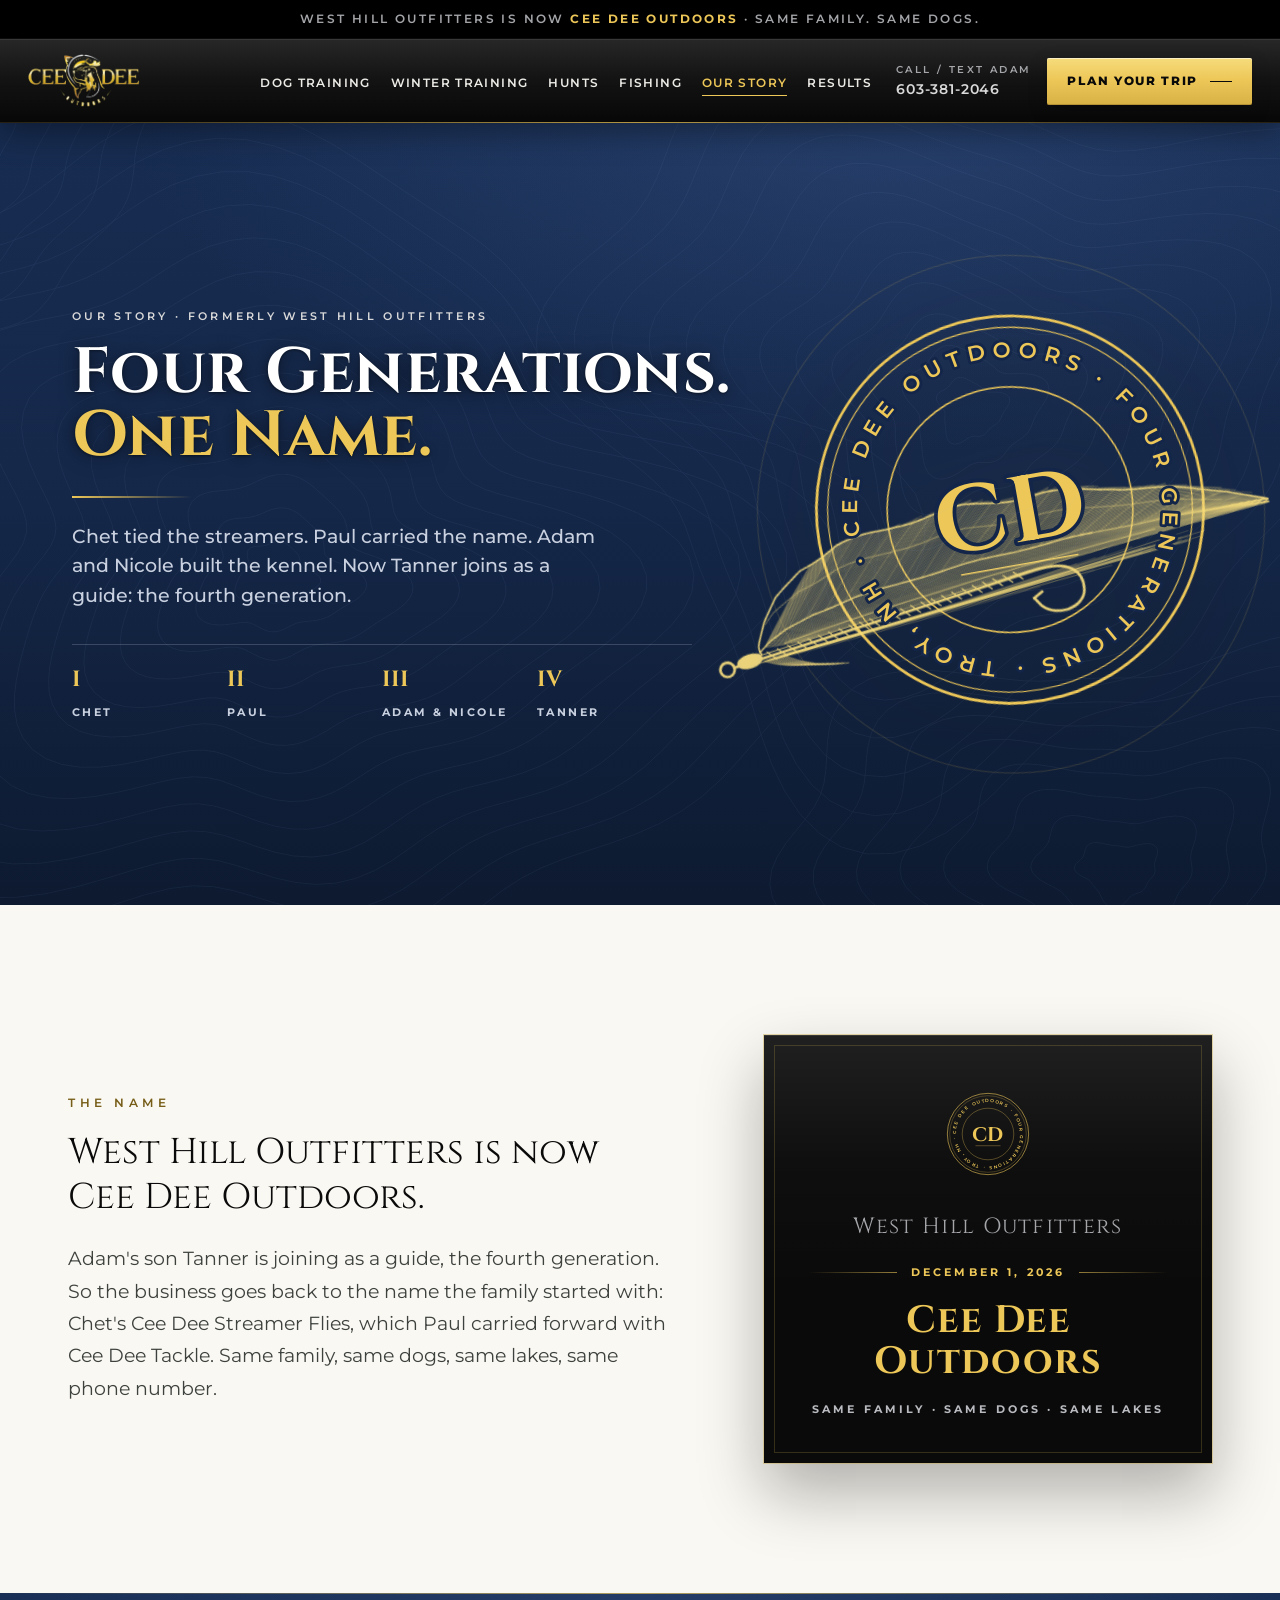
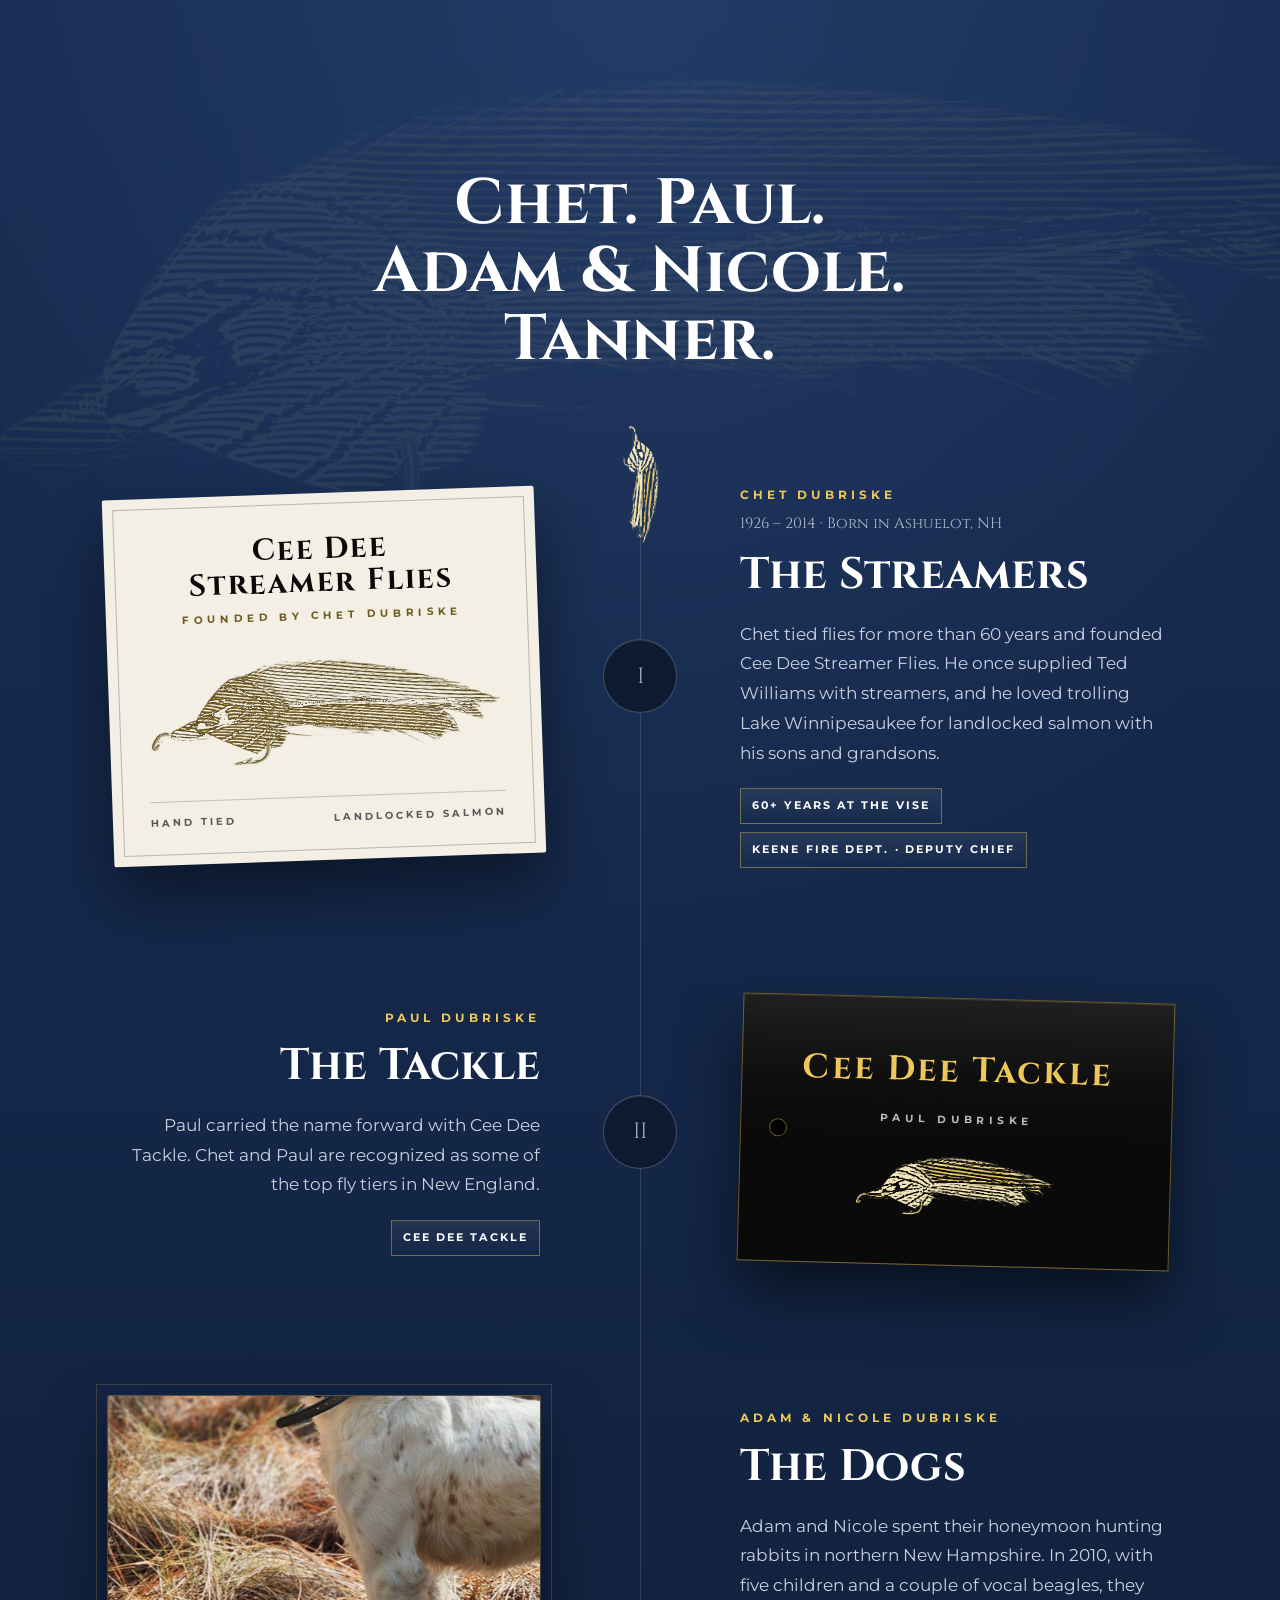
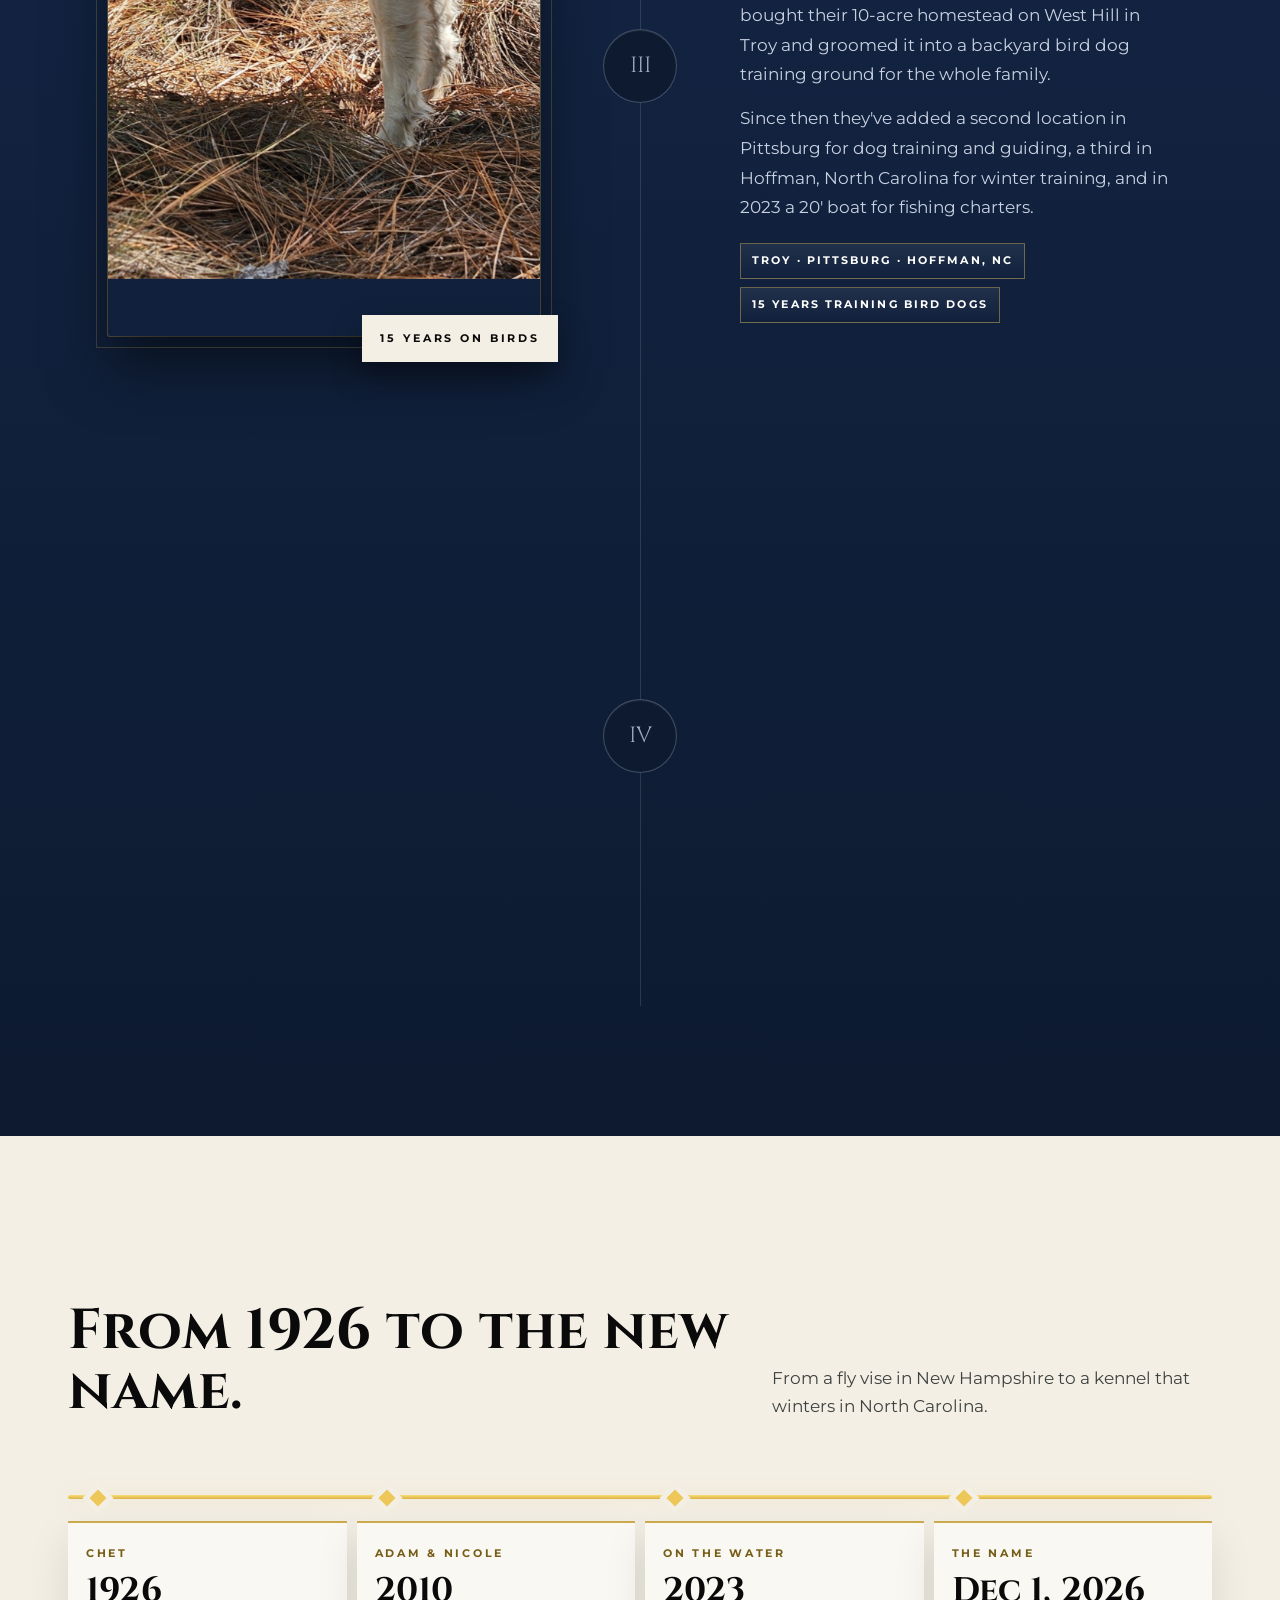
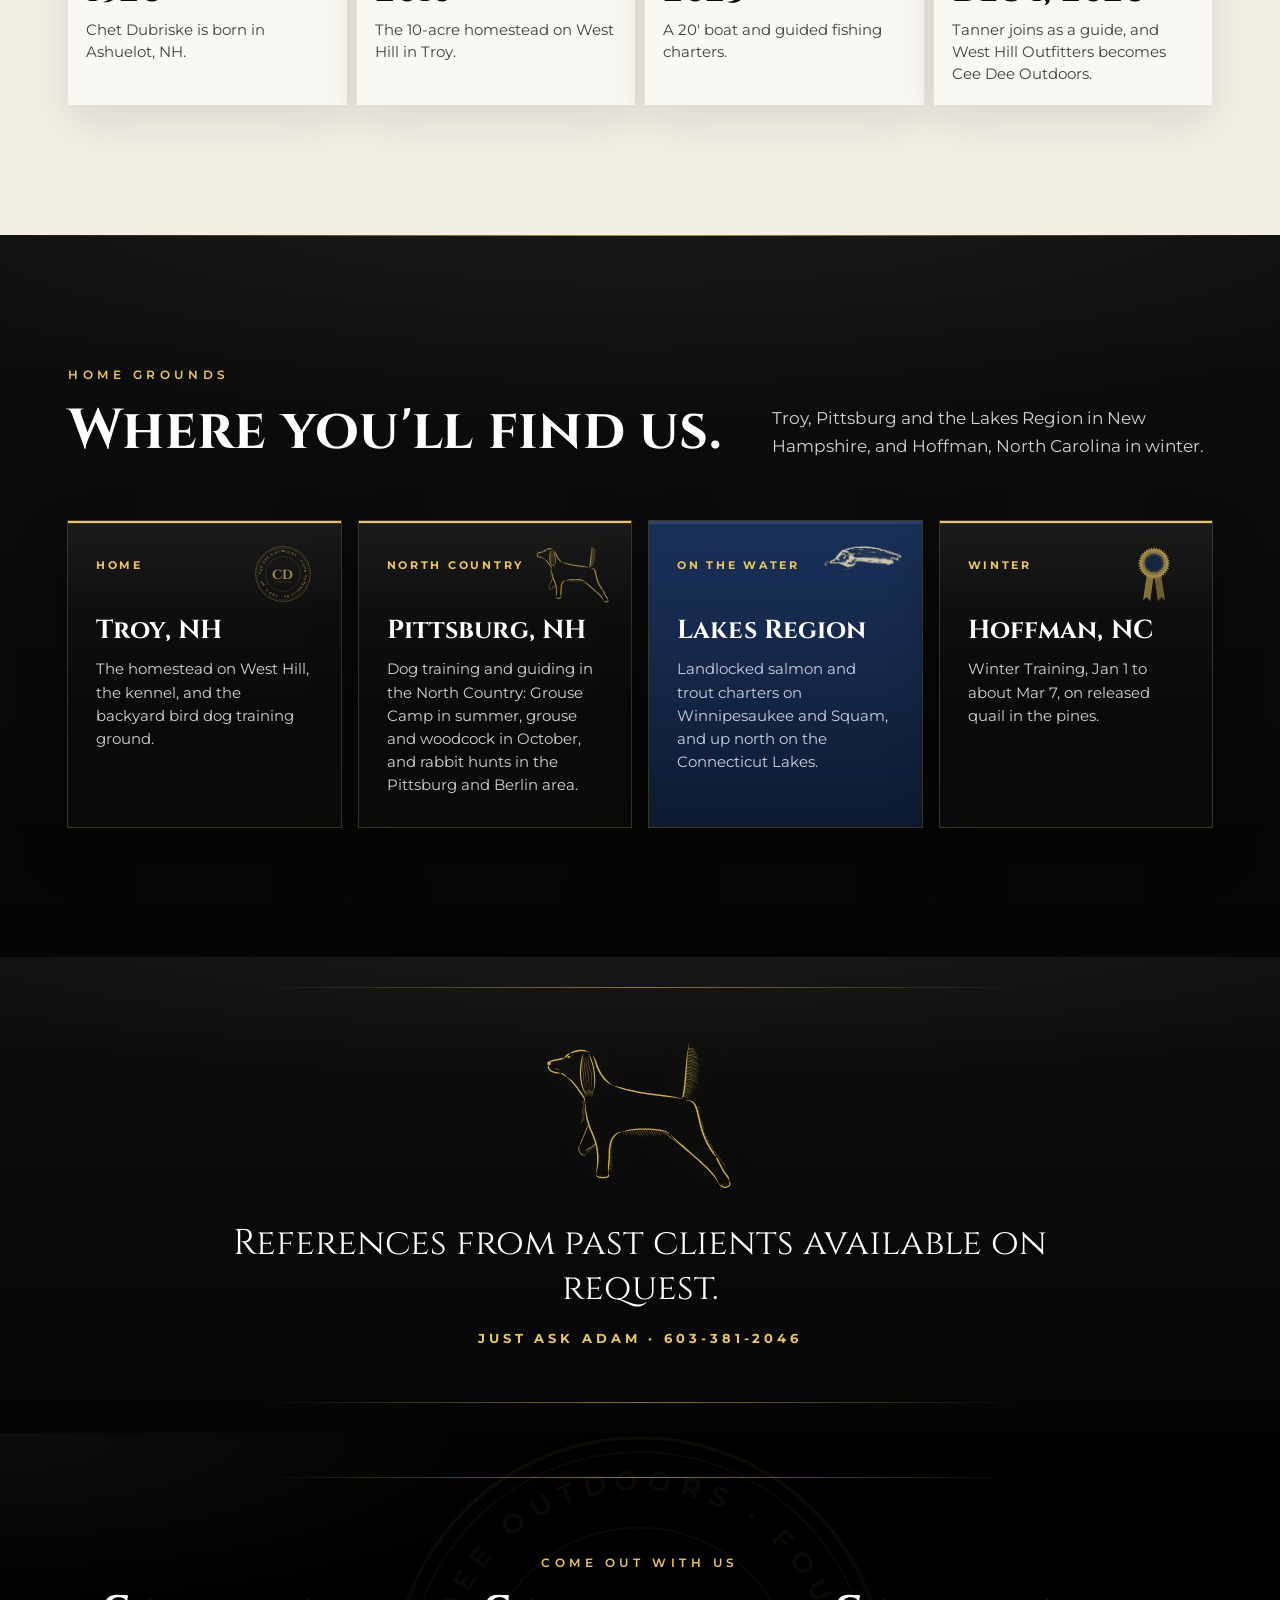
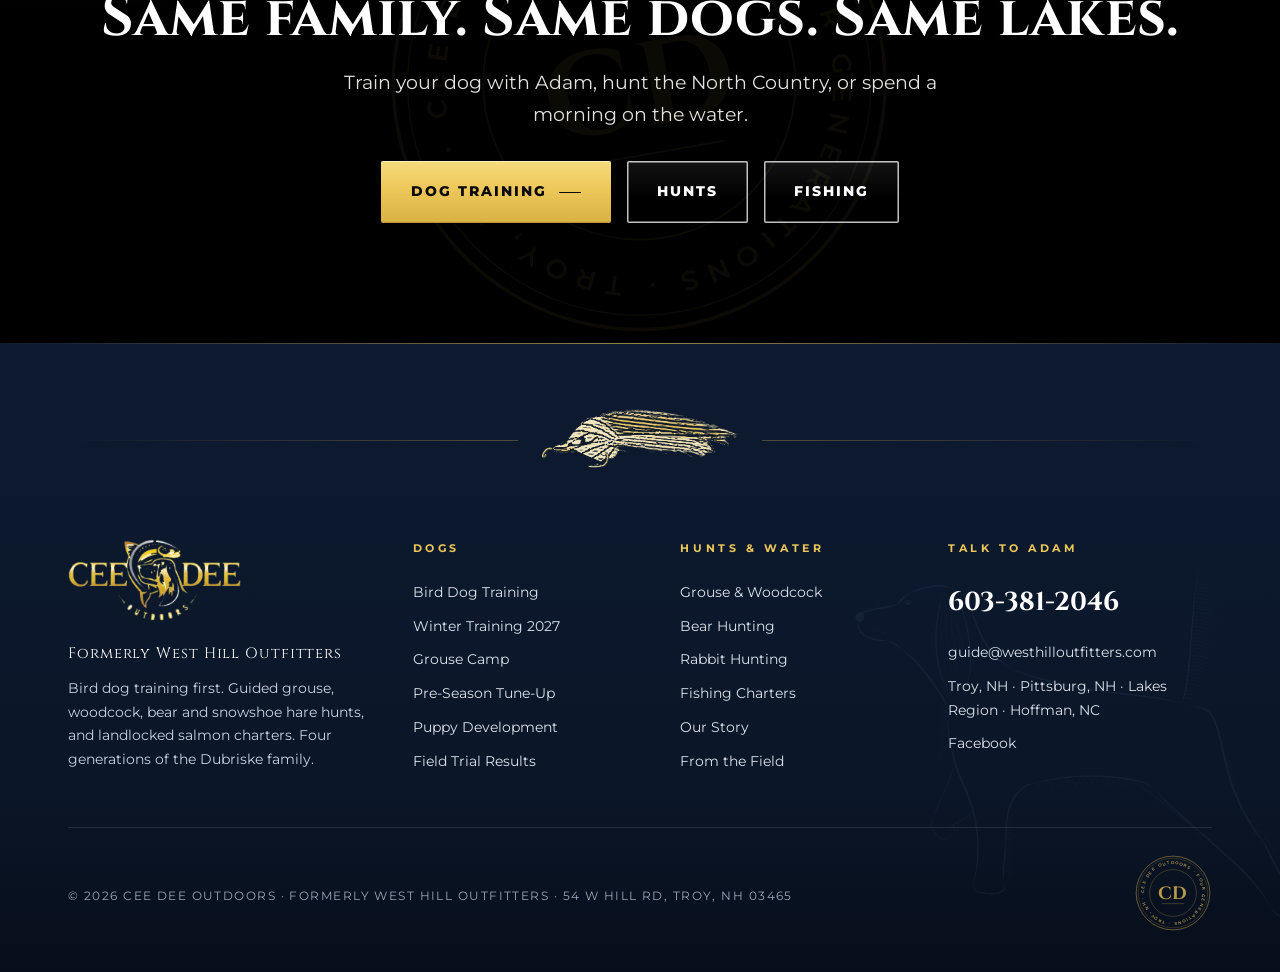
==== about-us.html @ 31815e86 "Polish pass: copy, prices, mobile menu, working forms and links" ====
<!doctype html><html lang="en"><head><meta name="robots" content="noindex,nofollow"><meta charset="utf-8"><meta name="viewport" content="width=device-width,initial-scale=1">
<title>Our Story: Four Generations | Cee Dee Outdoors (formerly West Hill Outfitters)</title>
<meta name="description" content="Four generations, one name. Chet tied the Cee Dee streamers, Paul carried the name, Adam and Nicole built the kennel in Troy, and now Tanner joins as a guide.">
<link rel="stylesheet" href="assets/site.css"><link rel="stylesheet" href="assets/pages.css">
<style>
/* hero on navy: the name on the water. The CD seal is the picture, with the streamer fly through it */
.shero .bigseal{position:absolute;right:5%;top:50%;width:min(480px,32vw);transform:translateY(-50%) rotate(-10deg);color:var(--goldb);z-index:-1;filter:drop-shadow(0 18px 40px rgba(0,0,0,.45)) drop-shadow(0 0 40px rgba(237,199,88,.12))}
.shero .bigseal svg{width:100%;height:auto}
.shero .bigseal:after{content:"";position:absolute;inset:-12%;border-radius:50%;border:1px solid rgba(237,199,88,.16)}
/* Original line-drawn fly across the seal (restored Oct 22 at Adam's pick: 'Back to the original layout') */
.shero .sealfly svg{overflow:visible}
/* CD monogram re-drawn above the big wing (same seal, same transform) with a navy halo so the letters stay readable */
.shero .bigseal.sealcd{filter:none}.shero .bigseal.sealcd:after{display:none}
.shero .bigseal.sealcd svg>*:not(text[font-size="50"]):not(text[font-size="11.5"]):not(defs){display:none}
.shero .bigseal.sealcd text{stroke:#13264A;stroke-width:4px;stroke-linejoin:round;paint-order:stroke}
.shero .bigseal.sealcd text[font-size="11.5"]{stroke-width:3px} /* ring text (TROY, NH) kept above the wing with the same navy halo */
.shero .sealfly{position:absolute;right:1%;top:54%;width:min(640px,44vw);color:#F6DC7C;transform:rotate(-18deg);z-index:-1;opacity:.95}
.shero .tex.contour{opacity:.07}
.shero h1{font-size:clamp(44px,5vw,78px)}
.shero .gens{display:flex;gap:0;margin-top:34px;border-top:1px solid rgba(201,209,224,.22);max-width:620px}
.shero .gens a{flex:1;text-decoration:none;padding:16px 14px 0 0;font-size:11px;letter-spacing:.22em;text-transform:uppercase;font-weight:700;color:var(--navy-txt)}
.shero .gens a b{display:block;font-family:Cinzel,serif;font-size:22px;color:var(--goldb);letter-spacing:0;margin-bottom:4px}
/* the name */
.name .card-fly{margin:0 auto;max-width:470px}
.name .big-q{font-family:Cinzel,serif;font-size:clamp(28px,2.8vw,40px);line-height:1.25;margin:16px 0 24px}
/* rename card: gloss black plate, old name in silver, new name in gold */
.rename{position:relative;max-width:500px;margin-left:auto;padding:56px 44px 44px;text-align:center;color:#fff;background:linear-gradient(180deg,rgba(255,255,255,.09),rgba(255,255,255,.02) 30%,rgba(255,255,255,0) 60%),#0A0A0A;box-shadow:inset 0 1px 0 rgba(255,255,255,.1),0 0 0 1px rgba(203,171,77,.45),0 30px 60px rgba(10,10,10,.3)}
.rename:before{content:"";position:absolute;inset:10px;border:1px solid rgba(203,171,77,.22);pointer-events:none}
.rename .seal{width:86px;margin:0 auto 22px;color:var(--goldb)}.rename .seal svg{width:100%;height:auto}
.rename .old{font-family:Cinzel,serif;font-size:22px;color:var(--silver);letter-spacing:.06em}
.rename .arr{display:flex;align-items:center;gap:14px;justify-content:center;margin:18px 0;font-size:10.5px;letter-spacing:.3em;text-transform:uppercase;font-weight:700;color:var(--goldb)}
.rename .arr span{flex:1;height:1px;background:linear-gradient(90deg,rgba(237,199,88,0),rgba(237,199,88,.6))}.rename .arr span:last-child{background:linear-gradient(90deg,rgba(237,199,88,.6),rgba(237,199,88,0))}
.rename .new{font-family:Cinzel,serif;font-weight:700;font-size:38px;color:var(--goldb);letter-spacing:.04em;line-height:1.1}
.rename .tag{margin-top:18px;font-size:10.5px;letter-spacing:.3em;text-transform:uppercase;font-weight:700;color:#B9BBC0}
@media (max-width:860px){.rename{margin:0;padding:44px 24px 34px}.rename .new{font-size:30px}}
/* full timeline section */
.story{padding:140px 0 130px}
.ch .facts{display:flex;flex-wrap:wrap;gap:8px;margin-top:20px}
.ch.r .facts{justify-content:flex-end}
.ch .facts span{font-size:10.5px;letter-spacing:.2em;text-transform:uppercase;font-weight:700;color:#fff;padding:8px 11px;border:1px solid rgba(237,199,88,.4);background:linear-gradient(180deg,rgba(255,255,255,.07),rgba(255,255,255,0))}
.ch .txt .yrs{font-family:Cinzel,serif;color:#AEB9CC;font-size:15px;margin-top:6px}
/* years route */
.years .route{--n:4}
.years .route .st{background:var(--paper);border:0;box-shadow:0 18px 40px rgba(10,10,10,.1);border-top:2px solid var(--gold)}
.years .route .st:before{box-shadow:0 0 0 5px var(--bone)}
.years .route .st .k{color:#765D18}
.years .route .st h3{color:var(--ink);font-size:34px}
.years .route .st p{color:#3E423F;font-size:14.5px}
/* home grounds */
.grounds{display:grid;grid-template-columns:repeat(4,1fr);gap:18px;margin-top:10px}
.gr{position:relative;padding:34px 28px 30px;background:linear-gradient(180deg,rgba(255,255,255,.07),rgba(255,255,255,.015) 30%,rgba(255,255,255,0) 60%),#0A0A0A;box-shadow:inset 0 1px 0 rgba(255,255,255,.08),0 0 0 1px rgba(203,171,77,.28),0 22px 44px rgba(0,0,0,.35);border-top:2px solid var(--goldb);min-height:250px}
.gr.n{border-top-color:#2A4170;background:linear-gradient(180deg,#183058,var(--navy) 45%,var(--navy-d))}
.gr .k{font-size:10.5px;letter-spacing:.26em;text-transform:uppercase;font-weight:700;color:var(--goldb)}
.gr h3{font-size:26px;margin:40px 0 12px;color:#fff}
.gr p{font-size:14.5px;line-height:1.6;color:#D2D2CF}
.gr.n p{color:var(--navy-txt)}
.gr .mk{position:absolute;right:18px;top:22px;width:80px;color:var(--gold);opacity:.8}
.gr .mk svg,.gr .mk img{width:100%;height:auto;max-height:58px}
.come .ctas{justify-content:center}
@media (max-width:860px){
 .shero .bigseal{width:236px;right:40px;top:16%;transform:rotate(-10deg)}
 .shero .sealfly{width:325px;right:10px;top:176px;opacity:.8} /* same fly-to-seal geometry as desktop (1.375x seal width, centre 0.06W left / 0.20W below seal centre), whole seal + fly on screen */
 .shero .bigseal{top:5%}
 .shero .gens{display:none}
 .story{padding:90px 0}
 .ch.r .facts{justify-content:flex-start}
 .grounds{grid-template-columns:1fr;gap:12px}.gr{min-height:0}
}
.fam{background:#F4F1EA;padding:110px 0 100px}
.fam .fhead{margin-bottom:40px}.fam h2{margin-top:14px}
.fgrid{display:grid;grid-template-columns:1.6fr 1fr;grid-template-rows:1fr 1fr;gap:18px;height:560px}
.fph{margin:0;display:flex;flex-direction:column;min-height:0}.fph.big{grid-row:1/3}
.fph .slot{flex:1;min-height:0;display:flex;flex-direction:column;align-items:center;justify-content:center;gap:8px;background:linear-gradient(180deg,#1A3160,#0D1A30);border:1px dashed rgba(237,199,88,.6);color:#EDC758;text-align:center;padding:16px}
.fph .slot span{font-size:13px;letter-spacing:.2em;font-weight:800}.fph .slot small{font-size:13px;color:#C9D1E0}
.fph figcaption{margin-top:10px;font-size:12px;letter-spacing:.16em;text-transform:uppercase;font-weight:700;color:#3B3B38}
@media (max-width:860px){.fam{padding:70px 0}.fgrid{grid-template-columns:1fr 1fr;grid-template-rows:260px 170px;height:auto}.fph.big{grid-row:auto;grid-column:1/3}}
</style><link rel="icon" href="assets/svg/seal.svg" type="image/svg+xml"><link rel="stylesheet" href="assets/polish.css">
</head><body>
<div class="note-bar">West Hill Outfitters is now <b>Cee Dee Outdoors</b><span class="nb-x"> · Same family. Same dogs.</span></div>
<header class="site-header" id="hdr"><div class="in">
 <a class="logo" href="home.html" aria-label="Cee Dee Outdoors home"><img src="assets/img/logo-reverse.png" alt="Cee Dee Outdoors"></a>
 <ul class="nav">
  <li><a href="dog-training.html" data-k="dog">Dog Training</a></li>
  <li><a href="winter-training.html" data-k="wt">Winter Training</a></li>
  <li class="dd"><a href="grouse-and-woodcock-hunting.html" data-k="hunts">Hunts</a><div class="menu"><a href="grouse-and-woodcock-hunting.html">Grouse &amp; Woodcock</a><a href="rabbit-hunting.html">Rabbit Hunting</a><a href="bear-hunting.html">Bear Hunting</a></div></li>
  <li><a href="fishing.html" data-k="fish">Fishing</a></li>
  <li><a href="about-us.html" data-k="story" class="cur">Our Story</a></li>
  <li><a href="trialing.html" data-k="results">Results</a></li>
 </ul>
 <div class="hdr-right">
  <a class="phone" href="tel:6033812046"><small>Call / text Adam</small>603-381-2046</a>
  <a class="btn sm" href="home.html#plan">Plan Your Trip</a>
 </div>
 <a class="m-call" href="tel:6033812046">CALL</a>
 <button class="burger" type="button" aria-label="Open menu"><i></i><i></i><i></i></button>
</div></header>

<section class="ph-hero navy shero"><div class="tex contour" aria-hidden="true"><svg xmlns="http://www.w3.org/2000/svg" viewBox="0 0 1600 900" preserveAspectRatio="xMidYMid slice" fill="none" stroke="currentColor" stroke-width="1"><path d="M428.8,520.0 L430.9,522.1 L432.1,524.4 L432.5,526.7 L432.1,528.9 L430.9,530.9 L429.2,532.8 L427.1,534.4 L424.8,535.9 L422.4,537.3 L420.2,538.6 L418.1,539.8 L416.1,541.0 L414.3,542.2 L412.4,543.3 L410.5,544.4 L408.4,545.2 L406.3,545.9 L404.0,546.4 L401.7,546.8 L399.5,547.0 L397.3,547.1 L395.2,547.3 L393.2,547.6 L391.4,548.1 L389.6,548.8 L387.9,549.6 L386.1,550.6 L384.1,551.5 L382.1,552.2 L380.0,552.7 L377.9,552.8 L375.7,552.5 L373.7,551.9 L371.8,551.0 L370.0,550.0 L368.2,548.9 L366.5,548.1 L364.7,547.4 L362.7,547.1 L360.4,547.1 L357.8,547.4 L354.8,547.7 L351.6,548.1 L348.2,548.3 L344.8,548.1 L341.7,547.6 L339.0,546.6 L336.8,545.1 L335.3,543.2 L334.3,541.1 L333.9,538.8 L334.0,536.4 L334.5,534.0 L335.1,531.7 L335.9,529.4 L336.7,527.4 L337.6,525.4 L338.5,523.5 L339.5,521.7 L340.6,520.0 L341.9,518.4 L343.4,516.9 L345.0,515.6 L346.5,514.3 L348.0,513.1 L349.2,512.0 L350.1,510.8 L350.5,509.5 L350.5,508.0 L350.1,506.2 L349.4,504.1 L348.7,501.8 L348.2,499.4 L347.9,496.9 L348.1,494.5 L348.8,492.3 L350.1,490.5 L351.9,489.1 L354.1,488.1 L356.5,487.5 L359.1,487.2 L361.6,487.0 L364.1,486.9 L366.4,486.6 L368.7,486.2 L370.8,485.6 L373.0,484.7 L375.2,483.8 L377.6,482.9 L380.0,482.1 L382.5,481.7 L385.1,481.6 L387.5,481.9 L389.9,482.6 L392.2,483.7 L394.2,485.0 L396.1,486.5 L397.8,488.0 L399.4,489.5 L400.9,491.0 L402.4,492.4 L403.8,493.8 L405.1,495.2 L406.2,496.7 L407.2,498.2 L407.9,499.9 L408.3,501.6 L408.5,503.4 L408.6,505.1 L408.6,506.8 L408.8,508.2 L409.4,509.5 L410.4,510.7 L412.0,511.7 L414.1,512.7 L416.8,513.7 L419.9,514.9 L423.1,516.4 L426.1,518.1 L428.8,520.0Z"/><path d="M479.6,520.0 L483.2,524.3 L485.1,528.8 L485.3,533.3 L483.9,537.7 L481.1,541.7 L477.4,545.3 L473.0,548.6 L468.4,551.5 L463.8,554.2 L459.5,556.7 L455.5,559.2 L451.7,561.7 L448.1,564.1 L444.4,566.4 L440.5,568.4 L436.4,570.1 L432.1,571.4 L427.6,572.4 L423.0,573.0 L418.6,573.4 L414.3,573.8 L410.2,574.3 L406.5,575.1 L402.9,576.3 L399.4,577.9 L395.9,579.7 L392.2,581.6 L388.3,583.4 L384.2,584.8 L380.0,585.5 L375.7,585.5 L371.5,584.8 L367.5,583.4 L363.7,581.5 L360.1,579.5 L356.6,577.6 L353.1,576.0 L349.3,575.1 L345.1,574.8 L340.2,575.1 L334.7,575.9 L328.5,576.7 L321.8,577.5 L315.1,577.7 L308.5,577.2 L302.5,575.8 L297.4,573.5 L293.5,570.3 L290.8,566.4 L289.3,561.9 L288.8,557.2 L289.3,552.3 L290.3,547.6 L291.6,543.0 L293.1,538.6 L294.7,534.5 L296.4,530.6 L298.1,526.9 L300.1,523.3 L302.4,520.0 L305.0,516.9 L307.9,513.9 L311.0,511.3 L314.0,508.8 L316.6,506.4 L318.7,504.1 L320.0,501.6 L320.4,498.8 L319.9,495.5 L318.8,491.7 L317.3,487.4 L315.9,482.7 L314.8,477.8 L314.5,472.8 L315.2,468.2 L317.0,464.0 L319.9,460.7 L323.8,458.1 L328.4,456.4 L333.4,455.4 L338.5,454.9 L343.6,454.6 L348.4,454.1 L353.0,453.4 L357.3,452.3 L361.6,450.8 L365.9,449.0 L370.4,447.0 L375.1,445.2 L380.0,443.8 L385.0,443.0 L390.1,443.0 L395.1,443.9 L399.8,445.6 L404.2,447.9 L408.2,450.6 L411.8,453.6 L415.2,456.7 L418.4,459.7 L421.5,462.6 L424.4,465.3 L427.2,468.1 L429.8,470.8 L432.0,473.8 L433.8,477.0 L435.1,480.3 L435.9,483.8 L436.3,487.3 L436.5,490.7 L436.8,493.8 L437.5,496.6 L439.0,499.0 L441.5,501.1 L445.2,503.0 L450.1,505.0 L455.9,507.1 L462.2,509.6 L468.7,512.5 L474.6,516.0 L479.6,520.0Z"/><path d="M532.1,520.0 L536.7,526.6 L538.7,533.3 L538.1,540.0 L535.2,546.4 L530.5,552.3 L524.4,557.5 L517.8,562.3 L510.9,566.6 L504.3,570.7 L498.1,574.5 L492.3,578.4 L486.9,582.1 L481.5,585.7 L476.0,589.1 L470.1,592.1 L464.0,594.6 L457.4,596.5 L450.7,597.8 L443.9,598.8 L437.3,599.5 L431.1,600.2 L425.2,601.2 L419.7,602.8 L414.5,604.8 L409.3,607.4 L404.0,610.4 L398.5,613.3 L392.6,615.8 L386.4,617.6 L380.0,618.4 L373.6,618.1 L367.3,616.6 L361.3,614.3 L355.7,611.5 L350.3,608.6 L345.1,606.0 L339.6,604.2 L333.7,603.3 L326.9,603.3 L319.2,604.2 L310.5,605.6 L300.9,607.1 L290.9,608.1 L280.7,608.2 L271.1,607.1 L262.6,604.6 L255.5,600.6 L250.2,595.4 L246.8,589.2 L245.1,582.3 L244.9,575.1 L245.8,567.8 L247.4,560.7 L249.4,553.9 L251.6,547.5 L253.9,541.4 L256.3,535.7 L258.9,530.2 L261.9,525.0 L265.3,520.0 L269.3,515.4 L273.6,511.1 L278.0,507.1 L282.2,503.4 L285.7,499.8 L288.2,496.1 L289.5,492.2 L289.4,487.7 L288.1,482.6 L286.1,476.6 L283.6,469.9 L281.4,462.7 L280.0,455.2 L280.0,447.9 L281.5,441.2 L284.8,435.4 L289.7,430.8 L295.9,427.4 L303.0,425.2 L310.6,423.9 L318.3,423.1 L325.8,422.5 L332.8,421.7 L339.5,420.3 L345.9,418.2 L352.3,415.6 L358.7,412.6 L365.5,409.6 L372.6,406.9 L380.0,405.0 L387.6,404.2 L395.2,404.6 L402.5,406.3 L409.5,409.1 L415.9,412.8 L421.8,417.0 L427.2,421.5 L432.3,426.0 L437.1,430.4 L441.6,434.6 L446.0,438.7 L450.2,442.7 L454.0,446.9 L457.2,451.4 L459.8,456.2 L461.6,461.2 L462.7,466.5 L463.3,471.6 L463.7,476.5 L464.5,481.0 L466.2,484.9 L469.2,488.2 L473.8,491.2 L480.2,494.0 L488.2,496.8 L497.3,500.0 L507.1,503.9 L516.7,508.5 L525.2,513.9 L532.1,520.0Z"/><path d="M585.9,520.0 L590.9,528.8 L592.3,537.9 L590.4,546.7 L585.7,555.0 L578.7,562.6 L570.3,569.5 L561.3,575.7 L552.4,581.4 L543.9,586.8 L535.9,592.0 L528.6,597.2 L521.5,602.3 L514.5,607.1 L507.2,611.6 L499.4,615.5 L491.1,618.7 L482.3,621.1 L473.4,622.8 L464.5,624.1 L455.9,625.1 L447.8,626.4 L440.2,628.1 L433.0,630.6 L426.2,633.7 L419.3,637.5 L412.3,641.5 L404.8,645.3 L396.9,648.5 L388.6,650.5 L380.0,651.2 L371.5,650.3 L363.2,648.0 L355.3,644.8 L347.8,641.0 L340.7,637.4 L333.5,634.4 L326.0,632.6 L317.6,632.1 L308.1,632.8 L297.3,634.6 L285.2,636.7 L272.2,638.7 L258.7,639.9 L245.3,639.6 L233.0,637.6 L222.2,633.7 L213.5,627.8 L207.3,620.4 L203.5,611.7 L201.9,602.2 L202.1,592.5 L203.6,582.8 L205.9,573.5 L208.6,564.6 L211.4,556.1 L214.3,548.2 L217.4,540.6 L220.8,533.4 L224.8,526.5 L229.4,520.0 L234.6,513.9 L240.2,508.2 L245.8,503.0 L250.9,498.0 L254.9,493.2 L257.4,488.1 L258.2,482.6 L257.3,476.3 L254.9,469.0 L251.6,460.7 L248.2,451.5 L245.4,441.8 L244.0,431.9 L244.5,422.4 L247.3,413.8 L252.4,406.6 L259.5,401.0 L268.3,397.0 L278.1,394.4 L288.3,392.9 L298.4,391.9 L308.1,390.9 L317.3,389.3 L326.0,387.0 L334.4,383.8 L342.8,379.9 L351.4,375.6 L360.5,371.5 L370.1,368.1 L380.0,365.9 L390.1,365.3 L400.2,366.4 L409.9,369.1 L419.0,373.2 L427.4,378.4 L435.2,384.1 L442.3,390.1 L449.0,396.0 L455.4,401.7 L461.5,407.1 L467.3,412.4 L472.8,417.8 L477.7,423.5 L481.9,429.5 L485.1,435.9 L487.3,442.7 L488.7,449.6 L489.6,456.3 L490.5,462.6 L492.2,468.2 L495.3,473.0 L500.2,477.2 L507.5,480.9 L517.0,484.4 L528.5,488.2 L541.3,492.6 L554.5,497.9 L567.0,504.3 L577.8,511.7 L585.9,520.0Z"/><path d="M640.8,520.0 L645.4,531.1 L645.7,542.3 L642.1,553.2 L635.0,563.4 L625.6,572.7 L614.9,581.1 L603.7,588.7 L592.8,595.8 L582.6,602.6 L573.2,609.2 L564.4,615.8 L555.8,622.2 L547.1,628.3 L538.0,633.8 L528.2,638.5 L517.7,642.3 L506.8,645.2 L495.6,647.3 L484.7,649.0 L474.2,650.5 L464.4,652.5 L455.2,655.1 L446.5,658.6 L438.1,663.0 L429.6,668.0 L420.7,673.1 L411.2,677.8 L401.2,681.4 L390.7,683.5 L380.0,683.7 L369.4,682.1 L359.1,678.9 L349.4,674.7 L340.1,670.2 L331.1,666.1 L321.9,663.1 L312.0,661.6 L301.1,661.8 L288.6,663.6 L274.5,666.3 L258.9,669.2 L242.3,671.7 L225.4,672.8 L209.0,671.9 L194.2,668.7 L181.6,662.9 L171.8,654.9 L165.0,645.0 L161.2,633.7 L160.0,621.6 L160.7,609.4 L162.9,597.3 L165.8,585.8 L169.0,574.8 L172.4,564.5 L175.8,554.7 L179.5,545.4 L183.8,536.5 L188.8,528.0 L194.6,520.0 L201.0,512.5 L207.8,505.5 L214.3,499.0 L219.9,492.8 L224.0,486.6 L226.1,480.0 L226.0,472.7 L223.8,464.4 L220.1,454.8 L215.5,444.0 L211.1,432.3 L207.9,420.0 L206.7,407.8 L208.2,396.3 L212.7,386.1 L219.9,377.8 L229.6,371.4 L241.1,367.0 L253.6,364.2 L266.3,362.5 L278.8,361.1 L290.6,359.4 L301.8,357.0 L312.3,353.4 L322.7,348.9 L333.1,343.5 L344.0,338.0 L355.4,332.9 L367.5,329.0 L380.0,326.7 L392.7,326.5 L405.2,328.5 L417.1,332.5 L428.3,338.1 L438.7,344.8 L448.2,352.0 L457.0,359.4 L465.4,366.6 L473.3,373.5 L481.0,380.1 L488.2,386.6 L495.0,393.4 L501.0,400.5 L505.9,408.1 L509.7,416.3 L512.3,424.7 L514.0,433.2 L515.4,441.3 L517.1,448.8 L520.1,455.3 L525.0,460.9 L532.5,465.7 L542.9,470.0 L556.0,474.2 L571.3,479.0 L587.8,484.7 L604.3,491.6 L619.4,499.9 L631.9,509.4 L640.8,520.0Z"/><path d="M696.2,520.0 L700.0,533.4 L698.6,546.8 L692.7,559.6 L683.2,571.6 L671.3,582.4 L658.2,592.3 L645.0,601.4 L632.4,609.9 L620.7,618.1 L609.9,626.2 L599.7,634.2 L589.7,641.9 L579.4,649.2 L568.4,655.7 L556.5,661.2 L543.9,665.6 L530.7,668.9 L517.5,671.4 L504.7,673.6 L492.4,675.8 L481.0,678.6 L470.3,682.3 L460.2,687.1 L450.2,692.8 L440.0,699.1 L429.2,705.2 L417.7,710.6 L405.5,714.4 L392.9,716.3 L380.0,715.9 L367.3,713.4 L355.1,709.2 L343.5,704.1 L332.4,699.0 L321.5,694.8 L310.1,692.1 L297.7,691.4 L283.9,692.7 L268.2,695.6 L250.5,699.4 L231.3,703.2 L211.2,705.9 L191.0,706.7 L172.0,704.8 L155.0,700.0 L141.0,692.1 L130.5,681.6 L123.6,669.0 L120.0,655.1 L119.3,640.4 L120.8,625.7 L123.5,611.4 L127.0,597.7 L130.7,584.8 L134.5,572.6 L138.4,561.1 L142.8,550.1 L147.9,539.5 L153.9,529.5 L160.8,520.0 L168.4,511.1 L176.1,502.9 L183.2,495.1 L189.0,487.5 L192.7,479.9 L193.9,471.6 L192.5,462.4 L188.7,451.9 L183.4,439.9 L177.6,426.5 L172.4,412.2 L169.1,397.4 L168.6,383.0 L171.4,369.8 L177.9,358.3 L187.7,349.1 L200.1,342.3 L214.4,337.6 L229.5,334.6 L244.7,332.5 L259.4,330.6 L273.2,328.1 L286.2,324.4 L298.6,319.5 L310.8,313.3 L323.3,306.5 L336.4,299.8 L350.3,293.8 L364.9,289.6 L380.0,287.5 L395.2,288.1 L410.1,291.2 L424.2,296.6 L437.5,303.7 L449.7,312.0 L460.9,320.7 L471.4,329.4 L481.4,337.8 L490.9,345.8 L500.1,353.6 L508.8,361.3 L516.8,369.4 L523.7,378.0 L529.4,387.3 L533.6,397.1 L536.6,407.2 L538.8,417.1 L540.9,426.5 L543.7,434.9 L548.4,442.2 L555.7,448.4 L566.3,453.6 L580.3,458.5 L597.4,463.5 L616.6,469.3 L636.8,476.3 L656.3,485.0 L673.6,495.3 L687.2,507.1 L696.2,520.0Z"/><path d="M751.8,520.0 L754.1,535.7 L750.5,551.2 L742.1,565.9 L729.9,579.5 L715.5,591.9 L700.2,603.2 L685.2,613.7 L671.1,623.7 L658.1,633.4 L646.2,642.9 L634.8,652.4 L623.3,661.4 L611.3,669.8 L598.3,677.3 L584.3,683.5 L569.5,688.4 L554.3,692.2 L539.1,695.2 L524.4,697.9 L510.6,700.9 L497.7,704.8 L485.6,709.8 L474.0,716.0 L462.5,723.1 L450.6,730.6 L437.8,737.7 L424.3,743.6 L409.9,747.4 L395.0,748.8 L380.0,747.6 L365.3,744.1 L351.2,739.0 L337.8,733.2 L324.8,727.8 L311.7,723.8 L298.0,721.8 L283.0,722.2 L266.0,724.9 L246.8,729.1 L225.5,734.1 L202.6,738.5 L179.1,741.3 L155.9,741.4 L134.4,738.2 L115.8,731.4 L100.8,721.1 L89.9,707.9 L83.2,692.5 L80.2,675.8 L80.1,658.5 L82.2,641.4 L85.5,624.9 L89.4,609.2 L93.5,594.5 L97.7,580.5 L102.1,567.3 L107.1,554.6 L113.0,542.5 L120.0,530.9 L128.0,520.0 L136.5,509.8 L145.0,500.2 L152.4,491.2 L157.9,482.2 L160.8,473.0 L160.6,463.0 L157.5,451.7 L151.9,438.8 L145.0,424.2 L138.0,408.2 L132.2,391.3 L129.1,374.2 L129.7,357.8 L134.4,343.1 L143.2,330.6 L155.7,320.8 L171.1,313.6 L188.2,308.8 L205.9,305.5 L223.4,303.0 L240.1,300.3 L255.7,296.7 L270.4,291.6 L284.5,285.0 L298.7,277.2 L313.3,268.8 L328.7,260.9 L345.1,254.4 L362.3,250.0 L380.0,248.5 L397.7,250.0 L414.9,254.5 L431.2,261.5 L446.4,270.2 L460.4,280.0 L473.4,290.1 L485.5,300.1 L497.1,309.6 L508.3,318.6 L518.9,327.5 L529.0,336.5 L538.1,345.9 L545.9,356.1 L552.2,367.0 L556.9,378.5 L560.3,390.1 L563.1,401.4 L566.2,411.8 L570.6,421.0 L577.5,428.8 L587.8,435.3 L601.9,440.9 L620.0,446.3 L641.2,452.1 L664.5,459.0 L688.2,467.6 L710.4,478.1 L729.3,490.6 L743.4,504.8 L751.8,520.0Z"/><path d="M807.3,520.0 L807.4,537.9 L801.3,555.4 L790.0,572.0 L775.1,587.2 L758.3,601.1 L741.1,613.9 L724.5,625.8 L709.1,637.2 L695.1,648.5 L682.1,659.5 L669.5,670.4 L656.5,680.7 L642.8,690.2 L627.8,698.5 L611.7,705.4 L594.8,710.8 L577.4,715.1 L560.4,718.6 L544.0,722.1 L528.7,726.1 L514.5,731.2 L501.1,737.7 L488.2,745.4 L475.0,754.0 L461.3,762.7 L446.6,770.5 L430.8,776.6 L414.2,780.2 L397.1,780.9 L380.0,778.8 L363.3,774.3 L347.4,768.3 L332.1,762.1 L317.1,756.7 L301.9,753.3 L285.6,752.4 L267.6,754.3 L247.3,758.5 L224.4,764.2 L199.4,770.2 L172.9,775.1 L146.0,777.6 L120.1,776.7 L96.6,771.8 L76.6,762.7 L61.1,749.7 L50.3,733.6 L44.0,715.3 L41.7,695.8 L42.4,675.9 L45.1,656.5 L48.9,637.9 L53.1,620.4 L57.5,603.8 L61.9,588.2 L66.8,573.3 L72.4,559.0 L79.1,545.3 L87.1,532.3 L96.0,520.0 L105.4,508.5 L114.2,497.7 L121.5,487.2 L126.3,476.9 L127.9,466.0 L125.9,454.0 L120.8,440.4 L113.3,425.0 L104.7,407.8 L96.6,389.1 L90.7,369.7 L88.2,350.4 L90.3,332.3 L97.2,316.3 L108.8,303.0 L124.3,292.8 L142.7,285.5 L162.5,280.5 L182.7,277.0 L202.4,273.9 L220.9,270.1 L238.1,265.1 L254.4,258.3 L270.3,249.8 L286.3,240.2 L303.1,230.5 L320.9,221.6 L339.9,214.6 L359.7,210.5 L380.0,209.8 L400.1,212.6 L419.6,218.6 L438.0,227.3 L455.0,237.6 L470.8,248.9 L485.5,260.3 L499.3,271.3 L512.6,281.8 L525.3,291.9 L537.4,301.8 L548.8,312.1 L558.9,323.0 L567.5,334.8 L574.4,347.3 L579.5,360.4 L583.5,373.4 L587.2,385.8 L591.6,397.0 L598.0,406.7 L607.6,414.9 L621.4,421.6 L639.7,427.5 L662.1,433.4 L687.7,440.0 L714.9,448.2 L741.8,458.5 L766.2,471.1 L786.1,485.9 L800.1,502.4 L807.3,520.0Z"/><path d="M862.1,520.0 L859.7,540.1 L850.6,559.6 L836.4,577.8 L818.9,594.6 L799.8,610.0 L780.9,624.2 L763.0,637.6 L746.6,650.6 L731.7,663.4 L717.7,676.0 L703.9,688.3 L689.4,699.9 L673.8,710.4 L656.9,719.4 L638.6,726.9 L619.5,732.8 L600.2,737.6 L581.4,741.8 L563.6,746.2 L547.0,751.4 L531.6,757.9 L516.9,766.0 L502.5,775.3 L487.8,785.3 L472.1,795.1 L455.3,803.5 L437.3,809.6 L418.5,812.7 L399.2,812.5 L380.0,809.3 L361.4,803.9 L343.6,797.3 L326.4,790.8 L309.3,785.9 L291.7,783.5 L272.7,784.1 L251.5,787.8 L227.6,793.8 L201.1,801.0 L172.2,807.9 L142.2,813.0 L112.2,814.9 L83.9,812.5 L58.7,805.4 L37.9,793.7 L22.2,777.7 L11.7,758.6 L6.2,737.3 L4.7,715.0 L6.1,692.7 L9.4,671.1 L13.5,650.5 L18.0,631.2 L22.5,612.9 L27.2,595.6 L32.4,579.1 L38.7,563.2 L46.2,548.1 L55.1,533.6 L64.9,520.0 L74.7,507.2 L83.6,495.1 L90.3,483.3 L93.9,471.4 L93.7,458.6 L89.6,444.5 L82.2,428.6 L72.7,410.5 L62.5,390.6 L53.7,369.3 L47.9,347.5 L46.6,326.2 L50.7,306.7 L60.2,289.7 L74.9,275.9 L93.5,265.5 L114.9,258.1 L137.4,252.9 L159.9,248.9 L181.5,244.9 L201.6,239.9 L220.3,233.1 L238.1,224.4 L255.7,213.9 L273.7,202.6 L292.7,191.5 L313.0,181.8 L334.6,174.7 L357.1,171.2 L380.0,171.6 L402.5,175.9 L424.2,183.6 L444.5,194.0 L463.4,206.0 L481.0,218.6 L497.3,231.1 L512.8,243.2 L527.7,254.6 L542.0,265.6 L555.6,276.7 L568.1,288.2 L579.2,300.6 L588.5,314.0 L595.9,328.1 L601.7,342.7 L606.4,356.9 L611.1,370.3 L617.3,382.1 L626.2,392.1 L639.2,400.3 L657.0,407.1 L679.7,413.3 L706.7,419.7 L736.7,427.3 L767.7,436.9 L797.4,449.0 L823.4,463.8 L843.7,481.0 L856.8,500.0 L862.1,520.0Z"/><path d="M916.0,520.0 L910.6,542.2 L898.4,563.6 L881.2,583.5 L861.1,601.8 L840.1,618.6 L819.7,634.3 L800.8,649.2 L783.6,663.8 L768.0,678.1 L753.1,692.3 L738.0,706.0 L722.0,718.8 L704.5,730.2 L685.4,740.0 L665.0,748.0 L643.9,754.4 L622.7,759.8 L602.4,764.8 L583.2,770.3 L565.4,776.9 L548.8,785.1 L533.0,794.9 L517.1,805.8 L500.7,817.1 L483.1,827.8 L464.1,836.5 L443.8,842.4 L422.7,844.8 L401.2,843.6 L380.0,839.3 L359.5,833.0 L339.8,826.0 L320.7,819.8 L301.4,815.7 L281.3,814.7 L259.3,817.2 L234.7,822.9 L207.1,830.7 L176.6,839.3 L144.1,846.9 L110.6,851.9 L77.8,852.7 L47.5,848.5 L21.1,838.9 L-0.1,824.1 L-15.6,805.0 L-25.4,782.7 L-30.2,758.4 L-30.8,733.4 L-28.7,708.8 L-25.0,685.1 L-20.6,662.7 L-16.1,641.6 L-11.5,621.8 L-6.6,602.9 L-1.0,584.8 L5.9,567.4 L14.3,550.8 L23.9,534.9 L34.3,520.0 L44.4,505.9 L52.9,492.5 L58.6,479.3 L60.5,465.7 L58.0,451.0 L51.5,434.6 L41.7,416.1 L30.1,395.4 L18.6,372.7 L9.4,348.8 L4.3,324.8 L4.6,301.8 L11.1,281.0 L23.6,263.3 L41.5,249.2 L63.4,238.7 L87.7,231.2 L112.8,225.8 L137.4,221.1 L160.6,216.0 L182.1,209.3 L202.2,200.6 L221.5,189.7 L240.8,177.3 L260.8,164.2 L282.2,151.9 L305.1,141.7 L329.4,134.9 L354.6,132.2 L380.0,134.0 L404.9,140.0 L428.7,149.6 L450.9,161.7 L471.6,175.2 L490.8,189.1 L508.9,202.7 L526.1,215.6 L542.6,227.8 L558.5,239.8 L573.4,252.0 L587.1,264.9 L599.0,278.8 L609.0,293.8 L616.9,309.5 L623.3,325.3 L629.0,340.6 L635.3,354.6 L643.6,366.8 L655.6,376.8 L672.4,384.9 L694.7,391.7 L722.2,398.1 L754.0,405.1 L788.3,413.9 L822.8,425.1 L854.7,439.3 L881.7,456.4 L901.6,476.1 L913.2,497.6 L916.0,520.0Z"/><path d="M968.6,520.0 L959.9,544.3 L944.4,567.5 L924.3,589.0 L901.9,608.7 L879.2,627.0 L857.6,644.2 L838.0,660.6 L820.3,676.8 L804.0,692.8 L788.2,708.5 L771.8,723.5 L754.1,737.4 L734.6,749.7 L713.4,760.2 L690.9,768.7 L667.8,775.7 L645.0,781.8 L623.2,787.8 L602.9,794.6 L584.1,802.8 L566.4,812.7 L549.3,824.3 L532.0,836.8 L513.8,849.3 L494.1,860.6 L472.8,869.4 L450.2,874.8 L426.8,876.3 L403.2,874.0 L380.0,868.8 L357.6,861.8 L336.0,854.7 L314.9,849.0 L293.3,846.2 L270.4,847.1 L245.2,851.8 L217.0,859.7 L185.6,869.4 L151.2,879.2 L115.0,887.2 L78.3,891.6 L43.1,891.0 L11.1,884.4 L-16.0,871.9 L-37.3,853.8 L-52.3,831.4 L-61.2,805.8 L-64.9,778.6 L-64.8,751.1 L-62.1,724.2 L-58.1,698.6 L-53.6,674.4 L-49.1,651.8 L-44.6,630.4 L-39.5,609.9 L-33.5,590.3 L-26.0,571.4 L-16.9,553.4 L-6.5,536.2 L4.2,520.0 L14.1,504.7 L21.8,489.9 L25.9,475.1 L25.7,459.7 L20.6,443.0 L11.3,424.2 L-1.0,403.0 L-14.5,379.5 L-26.9,354.1 L-36.1,327.8 L-40.1,301.8 L-37.6,277.3 L-28.3,255.5 L-12.4,237.4 L9.0,223.2 L34.1,212.7 L61.2,205.1 L88.6,199.2 L115.0,193.6 L139.7,187.0 L162.4,178.4 L183.8,167.5 L204.5,154.3 L225.6,139.8 L247.8,125.2 L271.6,111.9 L297.2,101.6 L324.2,95.3 L352.1,93.8 L380.0,97.2 L407.2,105.1 L433.0,116.6 L457.1,130.4 L479.6,145.3 L500.5,160.3 L520.2,174.8 L539.1,188.5 L557.2,201.5 L574.6,214.5 L590.9,227.8 L605.6,242.1 L618.3,257.6 L628.9,274.1 L637.5,291.2 L644.6,308.3 L651.6,324.4 L659.8,338.8 L670.9,350.9 L686.5,360.8 L707.7,368.7 L734.8,375.4 L767.4,382.0 L803.9,389.8 L842.3,399.8 L879.8,412.9 L913.4,429.3 L940.6,449.0 L959.4,471.3 L968.8,495.3 L968.6,520.0Z"/><path d="M1019.6,520.0 L1007.4,546.3 L988.6,571.2 L965.7,594.2 L941.3,615.4 L917.2,635.2 L894.9,653.8 L874.8,672.0 L856.7,689.8 L839.8,707.4 L823.0,724.6 L805.3,741.0 L785.8,755.9 L764.3,769.0 L740.9,780.0 L716.4,789.1 L691.5,796.7 L667.1,803.7 L644.1,810.8 L622.8,819.1 L603.0,829.0 L584.4,840.9 L566.0,854.2 L547.1,868.3 L527.0,881.9 L505.1,893.6 L481.5,902.2 L456.6,906.8 L430.9,907.3 L405.1,903.9 L380.0,897.7 L355.7,890.3 L332.2,883.5 L308.9,878.9 L284.9,877.9 L259.1,881.0 L230.5,888.1 L198.5,898.3 L163.1,909.8 L124.8,920.6 L85.1,928.6 L45.5,932.0 L8.2,929.4 L-24.9,920.0 L-52.4,904.2 L-73.3,882.7 L-87.5,856.7 L-95.4,828.0 L-98.1,797.9 L-97.2,767.9 L-94.1,739.0 L-90.0,711.6 L-85.6,685.8 L-81.3,661.7 L-76.8,638.7 L-71.6,616.8 L-65.1,595.7 L-57.0,575.4 L-47.2,555.9 L-36.5,537.5 L-25.7,520.0 L-16.3,503.4 L-10.0,487.2 L-7.9,470.9 L-10.8,453.6 L-18.7,434.5 L-30.9,413.2 L-45.7,389.3 L-60.9,363.0 L-73.9,335.0 L-82.5,306.4 L-84.9,278.5 L-79.8,252.8 L-67.1,230.3 L-47.6,212.0 L-22.8,197.8 L5.5,187.3 L35.3,179.4 L64.7,172.9 L92.7,166.0 L118.5,157.7 L142.4,146.9 L165.0,133.6 L187.2,118.1 L210.1,101.6 L234.5,85.5 L260.9,71.6 L289.2,61.4 L319.1,56.1 L349.6,56.1 L380.0,61.4 L409.4,71.3 L437.2,84.6 L463.1,100.0 L487.3,116.2 L509.9,132.2 L531.3,147.5 L551.9,161.9 L571.6,175.7 L590.4,189.6 L607.9,204.2 L623.6,219.9 L637.1,236.9 L648.3,254.9 L657.6,273.4 L665.8,291.4 L674.3,308.0 L684.9,322.5 L699.3,334.4 L719.1,343.8 L745.1,351.4 L777.4,358.0 L815.2,365.0 L856.4,373.7 L898.6,385.2 L938.5,400.3 L973.1,419.1 L999.8,441.5 L1016.7,466.5 L1023.2,493.0 L1019.6,520.0Z"/><path d="M1068.9,520.0 L1052.9,548.2 L1030.9,574.7 L1005.6,599.3 L979.5,621.9 L954.5,643.1 L931.7,663.4 L911.4,683.2 L893.0,702.7 L875.5,722.0 L857.7,740.6 L838.4,758.2 L817.1,774.0 L793.5,787.8 L768.0,799.5 L741.4,809.1 L714.8,817.5 L689.2,825.5 L665.1,834.0 L642.9,843.9 L622.3,855.8 L602.6,869.6 L583.0,884.7 L562.4,900.2 L540.2,914.6 L516.1,926.4 L490.2,934.6 L462.8,938.3 L434.9,937.6 L407.1,933.1 L380.0,926.2 L353.9,918.8 L328.4,912.7 L302.9,909.6 L276.2,910.8 L247.2,916.6 L215.0,926.3 L179.1,938.8 L139.6,951.9 L97.6,963.4 L54.5,971.0 L12.5,972.8 L-26.5,967.6 L-60.5,955.1 L-87.9,935.7 L-108.1,910.5 L-121.2,881.0 L-127.9,849.1 L-129.8,816.3 L-128.2,784.0 L-124.8,753.2 L-120.7,724.1 L-116.6,696.9 L-112.5,671.3 L-108.1,646.9 L-102.8,623.5 L-95.9,600.9 L-87.2,579.2 L-77.0,558.4 L-66.0,538.7 L-55.5,520.0 L-47.2,502.1 L-42.7,484.5 L-43.1,466.4 L-49.1,447.0 L-60.2,425.6 L-75.4,401.6 L-92.5,374.9 L-109.0,345.8 L-122.2,315.3 L-129.7,284.6 L-129.7,255.2 L-121.5,228.5 L-105.3,205.6 L-82.0,187.2 L-53.6,173.1 L-22.3,162.5 L9.8,154.3 L41.0,146.8 L70.2,138.4 L97.1,128.0 L121.9,114.8 L145.6,98.9 L169.4,81.0 L194.2,62.6 L221.0,45.4 L250.1,31.2 L281.3,21.6 L314.0,17.5 L347.2,19.3 L380.0,26.7 L411.5,38.6 L441.3,53.8 L469.0,70.7 L494.8,88.0 L519.1,104.8 L542.2,120.7 L564.4,135.7 L585.7,150.3 L606.0,165.2 L624.6,181.1 L641.2,198.2 L655.4,216.7 L667.3,236.2 L677.4,255.7 L687.0,274.4 L697.5,291.3 L711.0,305.6 L729.2,317.0 L753.7,325.9 L784.9,333.0 L822.8,339.5 L865.7,347.0 L911.4,356.8 L956.8,370.1 L998.5,387.4 L1033.3,408.9 L1058.7,434.0 L1073.1,461.7 L1076.2,490.8 L1068.9,520.0Z"/><path d="M1116.1,520.0 L1096.5,550.0 L1071.5,578.1 L1044.0,604.1 L1016.6,628.3 L991.0,651.0 L968.1,672.9 L947.7,694.3 L929.1,715.6 L911.0,736.5 L892.1,756.5 L871.2,775.2 L847.8,791.9 L822.1,806.4 L794.5,818.6 L766.1,828.9 L738.0,838.1 L711.3,847.3 L686.4,857.3 L663.4,869.2 L642.0,883.1 L621.3,898.8 L600.2,915.7 L577.9,932.4 L553.6,947.3 L527.1,959.1 L498.6,966.5 L468.9,969.1 L438.8,967.2 L408.9,961.7 L380.0,954.5 L352.0,947.4 L324.5,942.5 L296.5,941.5 L267.0,945.3 L234.7,954.0 L198.7,966.5 L158.7,981.1 L115.3,995.6 L69.6,1007.3 L23.5,1013.9 L-20.7,1013.7 L-60.9,1005.5 L-95.2,989.4 L-122.1,966.1 L-141.4,937.1 L-153.2,904.1 L-158.9,869.1 L-159.8,833.8 L-157.8,799.4 L-154.4,766.8 L-150.5,736.3 L-146.8,707.6 L-143.0,680.6 L-138.7,654.8 L-133.2,630.0 L-126.0,606.0 L-116.8,582.9 L-106.2,560.9 L-95.3,539.9 L-85.6,520.0 L-78.8,500.8 L-76.6,481.6 L-80.1,461.7 L-89.4,440.2 L-104.0,416.3 L-122.1,389.5 L-141.2,359.9 L-158.6,328.1 L-171.4,295.2 L-177.2,262.6 L-174.5,231.9 L-162.7,204.6 L-142.5,181.5 L-115.4,163.1 L-83.6,149.1 L-49.5,138.4 L-15.3,129.5 L17.4,120.7 L47.6,110.5 L75.2,97.6 L100.9,81.8 L125.8,63.2 L151.2,43.1 L178.1,23.0 L207.5,5.0 L239.4,-9.1 L273.5,-17.8 L309.0,-20.3 L344.9,-16.4 L380.0,-6.9 L413.6,7.1 L445.2,24.0 L474.6,42.2 L502.1,60.5 L528.1,78.0 L552.9,94.4 L576.7,110.0 L599.6,125.4 L621.2,141.4 L640.9,158.5 L658.3,177.1 L673.3,197.1 L685.9,217.8 L697.1,238.2 L708.4,257.3 L721.4,274.1 L738.3,287.9 L760.9,298.6 L790.5,306.7 L827.4,313.4 L870.8,319.9 L918.8,328.1 L968.6,339.2 L1016.6,354.5 L1059.4,374.4 L1093.6,398.7 L1116.9,426.6 L1128.1,457.1 L1127.4,488.7 L1116.1,520.0Z"/><path d="M1220.4,330.0 L1219.1,331.9 L1218.0,333.6 L1217.1,335.3 L1216.3,337.0 L1215.7,338.7 L1215.0,340.3 L1214.1,341.9 L1213.1,343.4 L1211.9,344.8 L1210.5,346.0 L1209.0,347.1 L1207.4,348.1 L1205.9,349.1 L1204.5,350.1 L1203.2,351.1 L1202.1,352.3 L1201.0,353.5 L1199.9,354.9 L1198.8,356.3 L1197.5,357.6 L1196.1,358.7 L1194.5,359.6 L1192.8,360.2 L1190.9,360.5 L1189.0,360.6 L1187.1,360.5 L1185.3,360.4 L1183.5,360.5 L1181.8,360.8 L1180.0,361.4 L1178.1,362.4 L1176.1,363.7 L1173.9,365.2 L1171.4,366.8 L1168.8,368.1 L1166.0,369.1 L1163.3,369.6 L1160.7,369.4 L1158.3,368.6 L1156.3,367.3 L1154.7,365.4 L1153.6,363.1 L1152.8,360.6 L1152.3,358.0 L1152.0,355.5 L1151.8,353.1 L1151.6,350.9 L1151.4,348.9 L1151.2,347.0 L1151.0,345.2 L1150.9,343.5 L1150.8,341.8 L1150.7,340.2 L1150.8,338.6 L1151.0,337.1 L1151.1,335.6 L1151.0,334.2 L1150.8,332.8 L1150.2,331.4 L1149.3,330.0 L1148.0,328.5 L1146.5,326.8 L1145.0,325.0 L1143.5,322.9 L1142.2,320.8 L1141.4,318.6 L1141.1,316.4 L1141.4,314.4 L1142.3,312.5 L1143.6,310.9 L1145.4,309.6 L1147.3,308.4 L1149.3,307.4 L1151.2,306.4 L1152.9,305.4 L1154.4,304.2 L1155.8,302.8 L1157.0,301.2 L1158.2,299.5 L1159.5,297.7 L1161.0,296.0 L1162.7,294.6 L1164.6,293.6 L1166.8,292.9 L1169.0,292.8 L1171.4,293.1 L1173.7,293.7 L1175.9,294.6 L1178.0,295.7 L1180.0,296.8 L1181.9,297.8 L1183.6,298.8 L1185.3,299.7 L1186.9,300.5 L1188.5,301.3 L1189.9,302.2 L1191.3,303.1 L1192.6,304.2 L1193.8,305.3 L1194.9,306.5 L1196.1,307.5 L1197.2,308.4 L1198.6,309.1 L1200.2,309.6 L1202.3,309.8 L1204.7,309.8 L1207.4,309.8 L1210.5,309.8 L1213.7,310.1 L1216.9,310.6 L1219.8,311.6 L1222.2,312.9 L1224.1,314.6 L1225.2,316.7 L1225.6,318.9 L1225.3,321.3 L1224.4,323.6 L1223.2,325.9 L1221.8,328.0 L1220.4,330.0Z"/><path d="M1259.6,330.0 L1257.2,333.7 L1255.2,337.2 L1253.7,340.6 L1252.4,344.0 L1251.1,347.3 L1249.7,350.6 L1248.0,353.7 L1245.9,356.7 L1243.5,359.4 L1240.6,361.8 L1237.6,364.0 L1234.6,366.0 L1231.6,368.0 L1228.9,370.0 L1226.5,372.2 L1224.3,374.7 L1222.2,377.3 L1220.0,380.1 L1217.8,382.9 L1215.2,385.4 L1212.3,387.6 L1209.0,389.2 L1205.4,390.2 L1201.7,390.7 L1197.9,390.8 L1194.2,390.7 L1190.6,390.7 L1187.1,391.1 L1183.6,392.1 L1180.0,393.7 L1176.2,396.1 L1172.0,398.9 L1167.4,402.1 L1162.4,405.1 L1157.1,407.6 L1151.6,409.3 L1146.3,409.9 L1141.2,409.2 L1136.7,407.2 L1133.0,404.0 L1130.1,399.9 L1127.9,395.1 L1126.5,390.1 L1125.6,384.9 L1125.0,380.0 L1124.6,375.4 L1124.2,371.1 L1123.7,367.2 L1123.2,363.5 L1122.7,360.1 L1122.3,356.7 L1122.1,353.4 L1122.0,350.2 L1122.1,347.1 L1122.3,344.1 L1122.3,341.2 L1122.0,338.4 L1121.1,335.6 L1119.6,332.9 L1117.5,330.0 L1114.7,326.9 L1111.6,323.5 L1108.3,319.7 L1105.4,315.6 L1103.1,311.3 L1101.8,306.9 L1101.6,302.6 L1102.6,298.7 L1104.7,295.1 L1107.7,292.1 L1111.4,289.5 L1115.3,287.2 L1119.2,285.2 L1122.8,283.2 L1126.0,280.9 L1128.8,278.3 L1131.2,275.3 L1133.6,271.9 L1135.9,268.3 L1138.6,264.8 L1141.6,261.6 L1145.2,258.9 L1149.2,257.0 L1153.6,256.1 L1158.2,256.1 L1162.9,256.9 L1167.5,258.4 L1171.9,260.3 L1176.1,262.4 L1180.0,264.5 L1183.7,266.5 L1187.1,268.3 L1190.5,269.9 L1193.7,271.5 L1196.8,273.1 L1199.7,274.8 L1202.5,276.8 L1205.1,278.8 L1207.4,281.0 L1209.7,283.2 L1212.1,285.1 L1214.6,286.7 L1217.6,287.8 L1221.2,288.4 L1225.5,288.6 L1230.6,288.6 L1236.5,288.4 L1242.8,288.5 L1249.2,289.1 L1255.4,290.4 L1260.9,292.5 L1265.4,295.4 L1268.6,299.1 L1270.3,303.3 L1270.5,308.0 L1269.5,312.7 L1267.6,317.4 L1265.0,321.9 L1262.3,326.1 L1259.6,330.0Z"/><path d="M1297.7,330.0 L1294.5,335.5 L1291.9,340.7 L1289.9,345.8 L1288.1,350.9 L1286.4,355.9 L1284.3,360.8 L1281.7,365.5 L1278.4,369.8 L1274.6,373.8 L1270.3,377.4 L1265.8,380.7 L1261.4,383.7 L1257.1,386.8 L1253.3,390.0 L1249.8,393.5 L1246.7,397.3 L1243.6,401.4 L1240.5,405.6 L1237.0,409.7 L1233.0,413.4 L1228.5,416.5 L1223.4,418.7 L1218.0,420.0 L1212.4,420.6 L1206.8,420.8 L1201.2,420.8 L1195.9,421.1 L1190.6,422.1 L1185.4,424.0 L1180.0,427.0 L1174.2,431.0 L1167.8,435.7 L1160.7,440.5 L1153.1,445.0 L1145.1,448.5 L1136.9,450.5 L1129.0,450.7 L1121.7,449.0 L1115.3,445.4 L1110.1,440.0 L1106.1,433.5 L1103.2,426.1 L1101.3,418.4 L1100.0,410.8 L1099.1,403.5 L1098.4,396.8 L1097.6,390.6 L1096.8,385.0 L1095.9,379.7 L1095.0,374.6 L1094.4,369.7 L1093.9,364.8 L1093.8,360.1 L1093.8,355.5 L1093.8,351.0 L1093.5,346.7 L1092.6,342.6 L1090.9,338.5 L1088.1,334.4 L1084.4,330.0 L1079.9,325.2 L1075.0,320.0 L1070.2,314.2 L1066.0,308.0 L1062.9,301.5 L1061.4,295.0 L1061.7,288.7 L1063.8,283.0 L1067.5,277.9 L1072.4,273.5 L1078.0,269.8 L1083.8,266.5 L1089.4,263.3 L1094.5,260.0 L1099.0,256.4 L1102.9,252.1 L1106.3,247.3 L1109.7,242.0 L1113.3,236.6 L1117.3,231.3 L1122.1,226.7 L1127.6,223.0 L1133.8,220.6 L1140.6,219.7 L1147.6,220.0 L1154.7,221.6 L1161.5,224.0 L1168.1,227.0 L1174.2,230.1 L1180.0,233.1 L1185.4,235.9 L1190.6,238.5 L1195.5,240.8 L1200.3,243.0 L1205.0,245.3 L1209.3,247.9 L1213.4,250.8 L1217.3,253.9 L1220.9,257.1 L1224.4,260.1 L1228.1,262.7 L1232.2,264.7 L1237.1,265.9 L1242.9,266.5 L1249.9,266.4 L1258.1,266.1 L1267.1,265.8 L1276.7,266.1 L1286.4,267.2 L1295.4,269.5 L1303.1,273.0 L1309.2,277.7 L1313.1,283.5 L1314.9,290.1 L1314.6,297.2 L1312.6,304.4 L1309.4,311.4 L1305.5,318.0 L1301.5,324.2 L1297.7,330.0Z"/><path d="M1334.9,330.0 L1331.1,337.2 L1328.2,344.2 L1325.8,351.0 L1323.7,357.8 L1321.4,364.5 L1318.6,370.9 L1315.0,377.1 L1310.6,382.8 L1305.3,388.1 L1299.6,392.8 L1293.7,397.1 L1287.9,401.3 L1282.5,405.5 L1277.7,410.0 L1273.4,414.9 L1269.3,420.2 L1265.3,425.8 L1261.1,431.5 L1256.3,436.9 L1250.9,441.6 L1244.6,445.3 L1237.8,448.0 L1230.5,449.5 L1223.0,450.2 L1215.5,450.4 L1208.2,450.7 L1201.2,451.6 L1194.3,453.6 L1187.3,456.9 L1180.0,461.6 L1172.1,467.5 L1163.3,474.0 L1153.8,480.6 L1143.5,486.3 L1132.7,490.4 L1122.0,492.4 L1111.7,491.8 L1102.3,488.6 L1094.3,482.9 L1087.8,475.1 L1082.9,465.9 L1079.4,455.8 L1077.1,445.6 L1075.4,435.6 L1074.2,426.2 L1073.1,417.5 L1071.8,409.6 L1070.5,402.3 L1069.1,395.5 L1067.9,388.9 L1066.9,382.4 L1066.3,376.0 L1066.0,369.8 L1065.8,363.7 L1065.5,357.9 L1064.6,352.3 L1062.8,346.9 L1059.8,341.5 L1055.5,335.9 L1050.0,330.0 L1043.6,323.5 L1036.8,316.3 L1030.5,308.5 L1025.3,300.1 L1021.8,291.5 L1020.6,282.9 L1021.8,274.8 L1025.3,267.4 L1030.8,260.9 L1037.6,255.3 L1045.2,250.4 L1052.8,246.0 L1060.0,241.7 L1066.4,237.0 L1071.9,231.7 L1076.6,225.7 L1081.0,218.8 L1085.3,211.6 L1090.2,204.2 L1095.8,197.4 L1102.4,191.5 L1110.0,187.1 L1118.6,184.5 L1127.7,183.8 L1137.2,184.8 L1146.6,187.3 L1155.7,190.7 L1164.4,194.7 L1172.4,198.8 L1180.0,202.6 L1187.1,206.1 L1194.0,209.2 L1200.5,212.1 L1206.9,214.9 L1213.0,218.0 L1218.8,221.4 L1224.2,225.2 L1229.3,229.3 L1234.2,233.3 L1239.1,237.0 L1244.3,240.0 L1250.2,242.1 L1257.3,243.3 L1265.7,243.5 L1275.7,243.0 L1287.1,242.4 L1299.5,242.0 L1312.4,242.5 L1325.0,244.4 L1336.5,247.9 L1346.1,253.1 L1353.2,259.9 L1357.5,268.1 L1358.9,277.2 L1357.7,286.7 L1354.4,296.3 L1349.8,305.5 L1344.6,314.3 L1339.5,322.4 L1334.9,330.0Z"/><path d="M1371.3,330.0 L1367.2,338.9 L1364.1,347.6 L1361.6,356.1 L1359.2,364.6 L1356.4,373.0 L1352.8,381.0 L1348.1,388.6 L1342.3,395.7 L1335.6,402.1 L1328.5,407.9 L1321.2,413.4 L1314.3,418.7 L1307.9,424.2 L1302.2,430.1 L1297.1,436.5 L1292.3,443.4 L1287.4,450.5 L1282.0,457.6 L1275.8,464.1 L1268.8,469.7 L1260.8,474.1 L1252.0,477.0 L1242.8,478.7 L1233.4,479.5 L1224.2,479.9 L1215.2,480.7 L1206.6,482.5 L1198.0,485.8 L1189.3,490.9 L1180.0,497.6 L1169.9,505.6 L1158.7,514.1 L1146.5,522.1 L1133.5,528.8 L1120.1,533.2 L1106.8,534.7 L1094.4,532.8 L1083.2,527.7 L1073.8,519.5 L1066.3,509.1 L1060.7,497.1 L1056.7,484.3 L1053.9,471.6 L1051.9,459.3 L1050.2,448.0 L1048.6,437.6 L1046.8,428.1 L1044.8,419.3 L1042.9,410.9 L1041.2,402.9 L1039.9,394.9 L1039.0,387.1 L1038.4,379.4 L1037.9,372.0 L1037.1,364.8 L1035.4,357.9 L1032.4,351.3 L1027.8,344.5 L1021.6,337.5 L1014.0,330.0 L1005.6,321.7 L997.1,312.5 L989.5,302.6 L983.5,292.0 L980.1,281.3 L979.5,270.8 L982.0,260.9 L987.3,252.0 L994.7,244.2 L1003.6,237.4 L1013.1,231.4 L1022.3,225.9 L1030.8,220.2 L1038.2,213.9 L1044.5,206.8 L1050.0,198.7 L1055.1,189.8 L1060.5,180.5 L1066.7,171.3 L1074.0,163.0 L1082.6,156.2 L1092.5,151.4 L1103.5,148.9 L1115.2,148.7 L1127.1,150.5 L1138.8,154.0 L1150.1,158.5 L1160.7,163.4 L1170.7,168.3 L1180.0,172.8 L1188.8,176.8 L1197.3,180.4 L1205.5,183.8 L1213.4,187.3 L1220.9,191.1 L1228.1,195.4 L1234.9,200.0 L1241.3,204.9 L1247.5,209.6 L1253.8,213.7 L1260.8,216.9 L1268.8,218.9 L1278.3,219.6 L1289.7,219.3 L1302.9,218.3 L1317.7,217.3 L1333.5,217.0 L1349.6,218.0 L1365.0,220.8 L1378.6,225.8 L1389.5,232.9 L1397.2,242.1 L1401.2,252.8 L1401.8,264.5 L1399.4,276.5 L1394.8,288.5 L1388.8,299.9 L1382.5,310.7 L1376.4,320.6 L1371.3,330.0Z"/><path d="M1407.1,330.0 L1402.9,340.6 L1399.8,351.0 L1397.2,361.3 L1394.6,371.5 L1391.2,381.4 L1386.6,391.0 L1380.7,400.1 L1373.6,408.4 L1365.5,415.9 L1357.0,422.9 L1348.5,429.5 L1340.6,436.1 L1333.4,442.9 L1327.0,450.3 L1321.1,458.3 L1315.5,466.8 L1309.6,475.5 L1303.0,483.9 L1295.4,491.5 L1286.6,497.9 L1276.8,502.6 L1266.1,505.8 L1255.0,507.6 L1243.8,508.5 L1232.9,509.4 L1222.3,511.0 L1212.1,514.1 L1201.9,519.1 L1191.3,526.2 L1180.0,535.2 L1167.6,545.3 L1153.9,555.7 L1139.0,565.1 L1123.3,572.5 L1107.3,576.7 L1091.7,577.1 L1077.2,573.5 L1064.4,565.9 L1053.8,555.1 L1045.5,541.8 L1039.3,526.9 L1034.9,511.5 L1031.8,496.4 L1029.3,482.1 L1027.1,469.0 L1024.8,457.0 L1022.3,446.1 L1019.7,435.9 L1017.2,426.1 L1015.0,416.6 L1013.2,407.2 L1012.0,398.0 L1011.1,388.9 L1010.1,380.2 L1008.5,371.8 L1005.6,363.7 L1001.1,355.8 L994.6,347.7 L986.2,339.2 L976.5,330.0 L966.0,319.8 L955.9,308.6 L947.2,296.5 L941.0,283.8 L937.9,271.0 L938.4,258.6 L942.6,247.1 L949.8,236.8 L959.4,227.8 L970.3,219.9 L981.5,212.8 L992.1,205.9 L1001.6,198.7 L1009.8,190.7 L1016.7,181.5 L1022.8,171.3 L1028.7,160.2 L1035.2,148.8 L1042.8,138.0 L1052.0,128.4 L1062.8,120.9 L1075.2,116.0 L1088.7,113.9 L1103.0,114.4 L1117.3,117.3 L1131.3,121.8 L1144.7,127.3 L1157.2,133.2 L1169.0,138.7 L1180.0,143.7 L1190.5,148.2 L1200.6,152.2 L1210.3,156.0 L1219.7,160.1 L1228.7,164.6 L1237.3,169.7 L1245.4,175.1 L1253.1,180.7 L1260.8,185.9 L1268.8,190.2 L1277.7,193.2 L1288.1,194.8 L1300.4,194.8 L1314.9,193.8 L1331.6,192.2 L1349.9,190.9 L1369.2,190.7 L1388.3,192.4 L1406.1,196.5 L1421.3,203.3 L1433.1,212.8 L1440.8,224.4 L1444.2,237.8 L1443.6,252.1 L1439.8,266.7 L1433.7,281.0 L1426.5,294.5 L1419.1,307.2 L1412.5,318.9 L1407.1,330.0Z"/><path d="M1442.4,330.0 L1438.4,342.3 L1435.4,354.4 L1432.8,366.4 L1429.8,378.3 L1425.7,389.9 L1420.2,400.9 L1413.0,411.3 L1404.5,420.9 L1395.0,429.6 L1385.2,437.7 L1375.7,445.5 L1366.9,453.4 L1359.0,461.8 L1351.9,470.7 L1345.5,480.4 L1339.0,490.6 L1332.1,500.8 L1324.2,510.4 L1315.0,519.0 L1304.4,525.9 L1292.6,530.9 L1280.0,534.2 L1267.1,536.2 L1254.1,537.5 L1241.6,539.0 L1229.5,541.8 L1217.7,546.5 L1205.8,553.6 L1193.4,563.1 L1180.0,574.4 L1165.2,586.8 L1148.9,598.9 L1131.3,609.4 L1112.9,616.9 L1094.4,620.4 L1076.6,619.3 L1060.3,613.4 L1046.2,603.2 L1034.6,589.4 L1025.6,573.1 L1019.0,555.4 L1014.2,537.5 L1010.6,520.2 L1007.6,504.1 L1004.7,489.4 L1001.6,476.0 L998.3,463.7 L995.0,452.2 L991.8,441.1 L989.1,430.2 L986.9,419.4 L985.3,408.8 L983.9,398.4 L982.1,388.4 L979.4,378.9 L975.1,369.6 L968.7,360.4 L960.0,351.0 L949.3,341.0 L937.3,330.0 L924.9,317.8 L913.4,304.5 L904.0,290.3 L897.8,275.5 L895.6,260.7 L897.6,246.6 L903.7,233.6 L913.1,222.0 L924.8,211.8 L937.6,202.8 L950.3,194.4 L962.1,186.1 L972.4,177.2 L981.0,167.1 L988.3,155.8 L995.0,143.2 L1001.8,129.9 L1009.5,116.6 L1018.7,104.2 L1030.0,93.7 L1043.2,85.9 L1058.1,81.1 L1074.3,79.7 L1091.1,81.2 L1107.8,85.2 L1124.1,90.8 L1139.5,97.3 L1153.8,103.8 L1167.3,109.9 L1180.0,115.3 L1192.1,120.0 L1203.8,124.3 L1215.1,128.6 L1226.0,133.2 L1236.5,138.4 L1246.4,144.3 L1255.8,150.4 L1265.0,156.5 L1274.2,161.9 L1284.0,166.2 L1295.2,168.8 L1308.2,169.6 L1323.6,168.8 L1341.6,166.9 L1361.8,164.7 L1383.8,163.2 L1406.3,163.4 L1428.2,166.1 L1448.0,171.8 L1464.4,180.7 L1476.5,192.7 L1483.7,207.1 L1486.0,223.2 L1484.0,240.2 L1478.7,257.3 L1471.1,273.7 L1462.8,289.3 L1454.7,303.7 L1447.8,317.2 L1442.4,330.0Z"/><path d="M1477.4,330.0 L1473.7,344.0 L1471.0,357.8 L1468.4,371.5 L1465.0,385.1 L1460.1,398.2 L1453.4,410.7 L1444.9,422.4 L1434.9,433.2 L1424.1,443.1 L1413.1,452.4 L1402.7,461.5 L1393.2,470.8 L1384.8,480.7 L1377.2,491.4 L1370.1,502.8 L1362.9,514.6 L1354.8,526.2 L1345.5,537.0 L1334.5,546.3 L1322.1,553.7 L1308.3,558.9 L1293.8,562.4 L1279.0,564.5 L1264.5,566.4 L1250.4,568.9 L1236.9,573.2 L1223.5,579.9 L1210.0,589.4 L1195.7,601.5 L1180.0,615.5 L1162.7,630.0 L1143.7,643.6 L1123.4,654.7 L1102.4,661.9 L1081.5,664.2 L1061.7,661.0 L1043.8,652.5 L1028.6,639.2 L1016.2,622.3 L1006.7,602.9 L999.6,582.5 L994.4,562.2 L990.3,543.0 L986.6,525.2 L982.9,509.1 L979.0,494.5 L974.8,481.0 L970.7,468.3 L966.8,455.9 L963.5,443.6 L960.9,431.5 L958.7,419.6 L956.6,407.9 L953.9,396.8 L949.8,386.1 L943.7,375.7 L935.1,365.3 L924.0,354.5 L910.8,342.8 L896.5,330.0 L882.3,315.8 L869.6,300.3 L859.9,283.9 L854.2,267.1 L853.3,250.4 L857.2,234.7 L865.5,220.3 L877.2,207.4 L891.0,196.1 L905.5,185.9 L919.5,176.2 L932.1,166.3 L942.8,155.4 L951.7,143.2 L959.4,129.4 L966.6,114.5 L974.3,99.0 L983.3,83.9 L994.5,70.3 L1008.0,59.1 L1023.7,51.2 L1041.4,47.0 L1060.3,46.4 L1079.6,49.1 L1098.7,54.2 L1117.1,60.9 L1134.4,68.2 L1150.6,75.3 L1165.7,81.8 L1180.0,87.4 L1193.7,92.3 L1207.0,96.9 L1219.8,101.6 L1232.2,106.7 L1244.1,112.6 L1255.4,119.1 L1266.2,125.8 L1276.9,132.2 L1287.8,137.6 L1299.8,141.4 L1313.4,143.3 L1329.4,143.1 L1348.1,141.2 L1369.7,138.4 L1393.7,135.7 L1419.1,134.3 L1444.8,135.1 L1469.1,139.1 L1490.4,146.7 L1507.5,158.1 L1519.4,172.8 L1525.7,190.1 L1526.6,209.1 L1522.9,228.7 L1516.0,248.2 L1507.2,266.8 L1498.0,284.2 L1489.5,300.4 L1482.5,315.6 L1477.4,330.0Z"/><path d="M1512.2,330.0 L1509.1,345.7 L1506.6,361.2 L1503.9,376.6 L1499.9,391.8 L1494.1,406.5 L1486.2,420.4 L1476.3,433.4 L1464.9,445.3 L1452.8,456.4 L1440.9,466.9 L1429.7,477.4 L1419.7,488.3 L1410.8,499.9 L1402.8,512.4 L1395.1,525.6 L1386.9,538.9 L1377.6,551.9 L1366.7,563.6 L1354.0,573.5 L1339.5,581.2 L1323.8,586.6 L1307.4,590.2 L1291.0,592.8 L1274.9,595.4 L1259.4,599.3 L1244.4,605.5 L1229.6,614.6 L1214.3,626.9 L1198.0,641.8 L1180.0,658.2 L1160.1,674.7 L1138.4,689.5 L1115.4,700.8 L1091.8,707.2 L1068.7,707.7 L1047.0,702.0 L1027.8,690.4 L1011.6,673.8 L998.6,653.6 L988.7,631.2 L981.2,608.3 L975.5,585.8 L970.8,564.9 L966.3,545.7 L961.7,528.4 L956.8,512.7 L951.7,498.1 L946.6,484.1 L942.1,470.5 L938.2,456.9 L935.0,443.5 L932.2,430.3 L929.2,417.5 L925.2,405.3 L919.4,393.5 L911.1,382.0 L900.0,370.3 L886.3,358.1 L870.6,344.7 L854.1,330.0 L838.3,313.7 L824.9,296.1 L815.3,277.5 L810.6,258.6 L811.4,240.2 L817.5,222.9 L828.2,207.2 L842.1,193.3 L857.9,180.8 L873.9,169.3 L888.9,158.1 L902.0,146.4 L912.9,133.3 L921.9,118.7 L929.7,102.5 L937.5,85.2 L946.3,67.6 L956.9,50.9 L970.2,36.3 L986.1,24.8 L1004.6,17.1 L1025.1,13.7 L1046.7,14.2 L1068.5,18.1 L1089.9,24.4 L1110.3,32.1 L1129.5,40.1 L1147.3,47.6 L1164.1,54.2 L1180.0,59.9 L1195.3,64.9 L1210.1,69.7 L1224.5,74.8 L1238.3,80.6 L1251.6,87.1 L1264.3,94.1 L1276.6,101.2 L1288.9,107.7 L1301.8,112.7 L1316.0,115.8 L1332.4,116.6 L1351.7,115.2 L1374.0,112.2 L1399.4,108.5 L1427.1,105.4 L1455.9,104.1 L1484.4,105.9 L1510.7,111.6 L1533.1,121.5 L1550.3,135.6 L1561.5,153.3 L1566.4,173.6 L1565.6,195.4 L1560.2,217.7 L1551.8,239.4 L1541.9,260.1 L1532.1,279.3 L1523.5,297.2 L1516.9,313.9 L1512.2,330.0Z"/><path d="M1547.0,330.0 L1544.5,347.4 L1542.3,364.6 L1539.3,381.7 L1534.7,398.5 L1527.8,414.7 L1518.5,430.0 L1507.2,444.2 L1494.5,457.3 L1481.3,469.6 L1468.5,481.4 L1456.7,493.4 L1446.4,505.9 L1437.2,519.3 L1428.8,533.7 L1420.4,548.6 L1411.2,563.5 L1400.6,577.6 L1387.9,590.2 L1373.3,600.6 L1356.8,608.5 L1339.2,614.0 L1321.0,617.9 L1302.9,621.0 L1285.4,624.8 L1268.6,630.4 L1252.2,638.9 L1235.9,650.8 L1218.9,666.1 L1200.4,683.8 L1180.0,702.7 L1157.5,720.9 L1133.0,736.4 L1107.3,747.4 L1081.2,752.4 L1056.0,750.6 L1032.8,741.8 L1012.4,726.8 L995.5,706.8 L982.0,683.3 L971.6,658.1 L963.8,632.7 L957.5,608.4 L952.0,585.9 L946.6,565.6 L941.0,547.3 L935.0,530.6 L928.8,514.9 L922.9,499.8 L917.6,484.9 L913.1,470.1 L909.2,455.4 L905.6,441.1 L901.5,427.2 L895.9,413.9 L888.1,401.1 L877.3,388.5 L863.5,375.6 L847.0,361.8 L828.7,346.7 L810.2,330.0 L793.2,311.6 L779.4,291.7 L770.4,271.0 L767.2,250.2 L770.1,230.1 L778.6,211.4 L791.7,194.5 L807.9,179.4 L825.5,165.8 L842.6,152.9 L858.2,140.0 L871.5,126.2 L882.3,110.9 L891.3,93.7 L899.4,74.9 L907.8,55.2 L917.8,35.7 L930.4,17.6 L945.9,2.3 L964.6,-9.2 L986.0,-16.2 L1009.3,-18.6 L1033.6,-16.8 L1057.9,-11.6 L1081.5,-4.2 L1103.9,4.3 L1124.7,12.8 L1144.2,20.5 L1162.5,27.2 L1180.0,32.9 L1196.8,37.9 L1213.2,42.9 L1229.1,48.4 L1244.4,54.6 L1259.1,61.7 L1273.2,69.2 L1287.1,76.4 L1301.1,82.7 L1316.1,87.1 L1333.0,89.1 L1352.5,88.6 L1375.2,85.7 L1401.4,81.5 L1430.6,77.0 L1462.0,73.6 L1494.0,72.9 L1524.9,76.1 L1552.7,83.8 L1575.7,96.4 L1592.5,113.5 L1602.5,134.3 L1605.7,157.7 L1603.1,182.4 L1595.9,207.1 L1586.1,231.1 L1575.4,253.6 L1565.3,274.5 L1557.0,294.0 L1551.0,312.3 L1547.0,330.0Z"/><path d="M1581.9,330.0 L1580.0,349.1 L1577.9,368.0 L1574.7,386.8 L1569.2,405.2 L1561.1,422.8 L1550.4,439.4 L1537.6,454.8 L1523.7,469.1 L1509.5,482.6 L1496.1,495.9 L1484.0,509.5 L1473.3,523.8 L1463.9,539.0 L1455.1,555.2 L1446.0,571.8 L1435.7,588.2 L1423.5,603.4 L1409.1,616.6 L1392.4,627.3 L1373.9,635.4 L1354.4,641.1 L1334.5,645.4 L1314.9,649.5 L1296.1,654.7 L1278.0,662.5 L1260.4,673.7 L1242.5,688.7 L1223.6,707.1 L1202.9,727.7 L1180.0,748.9 L1154.7,768.4 L1127.5,784.1 L1099.1,794.2 L1070.8,797.2 L1043.7,792.5 L1019.0,780.3 L997.7,761.7 L980.1,738.1 L966.3,711.4 L955.6,683.4 L947.2,655.9 L940.3,630.0 L933.9,606.3 L927.4,585.0 L920.6,565.8 L913.4,548.2 L906.2,531.6 L899.4,515.3 L893.3,499.3 L888.1,483.2 L883.4,467.4 L878.8,451.9 L873.2,437.0 L865.8,422.8 L855.6,409.0 L842.1,395.3 L825.3,381.1 L805.9,365.7 L785.2,348.8 L764.9,330.0 L747.1,309.4 L733.4,287.3 L725.5,264.6 L724.2,241.9 L729.5,220.3 L740.6,200.2 L756.3,182.1 L774.5,165.9 L793.5,151.0 L811.5,136.6 L827.4,121.8 L840.5,105.7 L851.1,87.8 L859.9,68.0 L868.3,46.7 L877.6,24.7 L889.1,3.4 L903.7,-15.7 L921.9,-31.3 L943.5,-42.5 L967.8,-48.6 L994.0,-49.7 L1021.0,-46.5 L1047.7,-40.0 L1073.4,-31.6 L1097.6,-22.5 L1120.1,-13.7 L1141.2,-5.9 L1161.0,0.6 L1180.0,6.2 L1198.4,11.2 L1216.3,16.4 L1233.6,22.2 L1250.4,29.0 L1266.5,36.4 L1282.2,44.2 L1297.7,51.3 L1313.7,57.0 L1331.1,60.5 L1350.8,61.1 L1373.6,59.0 L1400.1,54.6 L1430.2,49.1 L1463.3,43.9 L1498.3,40.7 L1533.2,40.9 L1566.1,45.8 L1594.9,56.0 L1617.8,71.5 L1633.7,91.9 L1642.1,116.0 L1643.4,142.4 L1638.8,169.9 L1630.0,197.1 L1619.1,223.0 L1607.9,247.3 L1597.9,269.8 L1590.2,290.8 L1585.0,310.7 L1581.9,330.0Z"/><path d="M1617.0,330.0 L1615.6,350.8 L1613.6,371.4 L1609.8,391.9 L1603.4,411.8 L1594.0,430.8 L1581.8,448.7 L1567.6,465.3 L1552.5,480.8 L1537.6,495.6 L1523.7,510.4 L1511.4,525.7 L1500.7,541.8 L1491.1,559.0 L1481.8,577.0 L1471.8,595.3 L1460.2,612.9 L1446.4,629.1 L1430.0,642.8 L1411.3,653.8 L1390.8,662.0 L1369.4,668.0 L1348.0,673.0 L1327.0,678.3 L1307.0,685.4 L1287.8,695.8 L1268.9,710.0 L1249.4,728.4 L1228.6,750.0 L1205.6,773.4 L1180.0,796.5 L1151.9,816.9 L1121.9,832.3 L1091.0,840.8 L1060.5,841.2 L1031.7,833.2 L1005.9,817.2 L983.8,794.7 L965.7,767.6 L951.5,737.8 L940.4,707.3 L931.4,678.0 L923.7,650.7 L916.3,626.1 L908.6,604.1 L900.4,584.2 L892.0,565.7 L883.7,548.1 L876.0,530.8 L869.1,513.5 L863.1,496.3 L857.5,479.4 L851.6,462.9 L844.4,447.1 L834.7,432.0 L821.7,417.3 L805.2,402.4 L785.4,386.8 L763.2,369.8 L740.2,351.0 L718.5,330.0 L700.2,307.1 L687.2,282.9 L680.9,258.1 L681.9,233.7 L689.8,210.6 L703.7,189.3 L721.7,170.1 L741.8,152.6 L761.9,136.4 L780.4,120.3 L796.1,103.4 L808.8,84.8 L819.0,64.2 L827.7,41.7 L836.5,17.8 L846.9,-6.3 L860.2,-29.0 L877.2,-48.9 L898.2,-64.5 L922.8,-74.9 L950.3,-79.9 L979.4,-79.6 L1009.0,-74.9 L1038.0,-67.2 L1065.7,-57.9 L1091.5,-48.4 L1115.6,-39.5 L1138.2,-31.9 L1159.5,-25.6 L1180.0,-20.3 L1199.9,-15.3 L1219.3,-9.9 L1238.1,-3.7 L1256.4,3.4 L1274.0,11.2 L1291.2,19.0 L1308.5,25.7 L1326.7,30.5 L1346.7,32.6 L1369.5,31.6 L1395.9,27.7 L1426.4,21.7 L1460.5,15.1 L1497.5,9.5 L1535.7,6.6 L1573.2,8.1 L1607.7,15.2 L1636.9,28.2 L1659.3,47.0 L1673.8,70.8 L1680.2,98.3 L1679.4,127.9 L1672.9,158.0 L1662.6,187.4 L1650.8,215.3 L1639.5,241.2 L1630.0,265.2 L1623.3,287.6 L1619.1,309.1 L1617.0,330.0Z"/><path d="M1392.8,860.0 L1392.7,861.7 L1392.3,863.4 L1391.6,865.1 L1390.6,866.6 L1389.4,868.1 L1388.1,869.5 L1386.8,870.9 L1385.7,872.2 L1384.7,873.6 L1383.9,875.0 L1383.1,876.6 L1382.4,878.1 L1381.6,879.7 L1380.7,881.2 L1379.4,882.7 L1378.0,883.9 L1376.2,884.9 L1374.3,885.8 L1372.4,886.5 L1370.4,887.2 L1368.5,887.9 L1366.7,888.9 L1365.0,890.1 L1363.4,891.6 L1361.7,893.5 L1359.8,895.5 L1357.8,897.7 L1355.4,899.8 L1352.8,901.5 L1350.0,902.8 L1347.0,903.4 L1344.1,903.4 L1341.2,902.6 L1338.6,901.2 L1336.3,899.2 L1334.4,896.9 L1332.8,894.5 L1331.5,892.0 L1330.3,889.7 L1329.3,887.6 L1328.3,885.8 L1327.2,884.1 L1326.1,882.7 L1325.0,881.4 L1323.9,880.1 L1322.8,878.8 L1321.8,877.6 L1320.9,876.3 L1320.0,875.0 L1319.0,873.8 L1317.9,872.6 L1316.6,871.4 L1315.0,870.3 L1313.0,869.2 L1310.8,868.1 L1308.4,866.8 L1306.0,865.4 L1303.7,863.7 L1301.9,861.9 L1300.6,860.0 L1300.0,858.0 L1300.1,856.0 L1300.9,854.0 L1302.2,852.2 L1303.8,850.5 L1305.6,848.9 L1307.2,847.4 L1308.7,845.9 L1309.9,844.3 L1310.7,842.5 L1311.3,840.7 L1311.8,838.7 L1312.4,836.6 L1313.1,834.5 L1314.3,832.5 L1315.9,830.9 L1317.9,829.5 L1320.4,828.6 L1323.2,828.2 L1326.1,828.2 L1329.1,828.5 L1332.0,829.0 L1334.8,829.6 L1337.4,830.2 L1339.8,830.7 L1342.0,831.1 L1344.1,831.4 L1346.1,831.6 L1348.1,831.7 L1350.0,831.9 L1351.9,832.2 L1353.8,832.5 L1355.6,832.8 L1357.4,833.2 L1359.3,833.4 L1361.2,833.5 L1363.3,833.3 L1365.7,832.8 L1368.5,832.1 L1371.5,831.3 L1374.9,830.5 L1378.5,829.8 L1382.2,829.4 L1385.8,829.4 L1389.0,830.0 L1391.7,831.1 L1393.8,832.7 L1395.1,834.8 L1395.7,837.1 L1395.7,839.7 L1395.2,842.3 L1394.5,844.8 L1393.6,847.1 L1392.9,849.3 L1392.4,851.3 L1392.2,853.1 L1392.2,854.9 L1392.4,856.6 L1392.6,858.3 L1392.8,860.0Z"/><path d="M1435.5,860.0 L1435.2,863.4 L1434.3,866.8 L1432.7,870.1 L1430.6,873.2 L1428.2,876.1 L1425.7,878.9 L1423.3,881.7 L1421.2,884.4 L1419.4,887.2 L1417.9,890.2 L1416.6,893.3 L1415.2,896.5 L1413.6,899.6 L1411.5,902.6 L1409.0,905.4 L1405.9,907.8 L1402.4,909.7 L1398.5,911.4 L1394.6,912.9 L1390.8,914.3 L1387.1,916.0 L1383.7,918.2 L1380.4,920.9 L1377.2,924.3 L1373.8,928.3 L1370.1,932.6 L1365.8,936.9 L1361.1,940.9 L1355.7,944.2 L1350.0,946.3 L1344.1,947.1 L1338.2,946.5 L1332.6,944.5 L1327.6,941.2 L1323.2,937.0 L1319.5,932.3 L1316.4,927.4 L1313.8,922.6 L1311.5,918.1 L1309.3,914.2 L1307.2,910.7 L1304.9,907.7 L1302.6,905.0 L1300.3,902.5 L1298.0,900.0 L1295.8,897.5 L1293.7,895.0 L1291.8,892.5 L1289.9,890.0 L1287.8,887.6 L1285.4,885.3 L1282.4,883.1 L1278.9,881.0 L1274.7,878.8 L1270.0,876.5 L1265.1,873.9 L1260.3,870.9 L1256.0,867.6 L1252.7,863.9 L1250.6,860.0 L1249.8,856.0 L1250.5,852.0 L1252.4,848.1 L1255.2,844.5 L1258.5,841.1 L1261.9,838.0 L1265.0,834.9 L1267.6,831.8 L1269.6,828.5 L1270.9,824.9 L1271.9,821.0 L1272.8,816.9 L1274.0,812.6 L1275.7,808.5 L1278.2,804.8 L1281.7,801.6 L1286.1,799.3 L1291.2,797.8 L1296.9,797.1 L1302.9,797.3 L1308.9,798.0 L1314.7,799.0 L1320.2,800.2 L1325.2,801.3 L1329.9,802.2 L1334.2,802.8 L1338.3,803.2 L1342.3,803.5 L1346.2,803.7 L1350.0,804.1 L1353.8,804.5 L1357.5,805.1 L1361.2,805.7 L1364.9,806.2 L1368.6,806.5 L1372.7,806.3 L1377.1,805.6 L1382.2,804.4 L1387.8,802.9 L1394.2,801.1 L1401.1,799.4 L1408.4,798.2 L1415.7,797.6 L1422.6,798.0 L1428.7,799.4 L1433.7,802.0 L1437.4,805.6 L1439.5,810.0 L1440.3,814.9 L1440.0,820.0 L1438.9,825.2 L1437.3,830.1 L1435.8,834.7 L1434.6,838.8 L1433.9,842.7 L1433.8,846.3 L1434.2,849.7 L1434.7,853.1 L1435.3,856.6 L1435.5,860.0Z"/><path d="M1478.2,860.0 L1477.6,865.1 L1476.0,870.2 L1473.4,875.0 L1470.2,879.7 L1466.6,884.0 L1463.0,888.2 L1459.6,892.4 L1456.7,896.5 L1454.3,900.9 L1452.3,905.4 L1450.4,910.2 L1448.4,915.0 L1445.8,919.7 L1442.6,924.1 L1438.5,928.1 L1433.7,931.5 L1428.4,934.4 L1422.6,936.9 L1416.8,939.2 L1411.2,941.6 L1406.0,944.5 L1401.0,948.2 L1396.3,952.8 L1391.5,958.3 L1386.4,964.6 L1380.7,971.2 L1374.2,977.7 L1366.9,983.4 L1358.7,987.7 L1350.0,990.3 L1341.1,990.8 L1332.4,989.1 L1324.2,985.3 L1316.9,979.9 L1310.5,973.3 L1305.2,966.1 L1300.7,958.8 L1296.9,951.8 L1293.4,945.5 L1290.0,939.9 L1286.6,935.0 L1283.1,930.8 L1279.5,927.0 L1275.8,923.4 L1272.3,919.8 L1268.9,916.1 L1265.8,912.5 L1262.8,908.8 L1259.7,905.1 L1256.2,901.6 L1252.2,898.3 L1247.3,895.2 L1241.5,892.0 L1234.8,888.8 L1227.6,885.2 L1220.1,881.2 L1213.1,876.7 L1207.1,871.6 L1202.6,865.9 L1200.1,860.0 L1199.7,853.9 L1201.3,848.0 L1204.6,842.3 L1209.0,837.0 L1214.0,832.0 L1218.9,827.2 L1223.2,822.5 L1226.5,817.7 L1229.0,812.6 L1230.6,807.0 L1231.8,800.9 L1233.0,794.6 L1234.9,788.3 L1237.7,782.2 L1241.9,776.9 L1247.6,772.5 L1254.6,769.3 L1262.6,767.5 L1271.4,766.9 L1280.5,767.4 L1289.5,768.6 L1298.0,770.2 L1306.0,771.8 L1313.4,773.3 L1320.2,774.3 L1326.5,775.0 L1332.6,775.4 L1338.5,775.7 L1344.3,776.0 L1350.0,776.4 L1355.7,777.0 L1361.2,777.8 L1366.8,778.5 L1372.4,779.0 L1378.2,779.0 L1384.5,778.3 L1391.5,776.9 L1399.3,774.7 L1408.2,772.1 L1418.1,769.3 L1428.6,766.9 L1439.6,765.2 L1450.3,764.7 L1460.3,765.8 L1468.9,768.5 L1475.7,772.9 L1480.4,778.8 L1483.0,785.7 L1483.6,793.3 L1482.7,801.1 L1480.9,808.7 L1478.7,815.9 L1476.7,822.6 L1475.4,828.7 L1474.9,834.3 L1475.1,839.5 L1476.0,844.6 L1477.1,849.7 L1477.9,854.8 L1478.2,860.0Z"/><path d="M1520.8,860.0 L1519.7,866.8 L1517.2,873.5 L1513.6,879.9 L1509.2,886.0 L1504.5,891.8 L1499.9,897.5 L1495.7,903.0 L1492.3,908.7 L1489.4,914.6 L1487.0,920.8 L1484.6,927.2 L1481.8,933.7 L1478.3,939.9 L1473.7,945.7 L1468.1,950.8 L1461.5,955.2 L1454.2,959.0 L1446.6,962.3 L1439.1,965.5 L1431.9,969.1 L1425.2,973.5 L1418.9,979.0 L1412.7,985.7 L1406.4,993.6 L1399.6,1002.4 L1391.8,1011.3 L1382.9,1019.8 L1372.8,1026.9 L1361.7,1032.0 L1350.0,1034.4 L1338.1,1034.0 L1326.7,1030.8 L1316.0,1024.9 L1306.6,1017.1 L1298.5,1008.0 L1291.6,998.3 L1285.8,988.7 L1280.7,979.7 L1276.0,971.8 L1271.3,964.8 L1266.6,958.8 L1261.6,953.6 L1256.6,948.7 L1251.6,944.1 L1246.7,939.4 L1242.2,934.7 L1237.9,929.9 L1233.6,925.0 L1229.2,920.4 L1224.2,915.9 L1218.2,911.6 L1211.1,907.6 L1202.8,903.5 L1193.4,899.1 L1183.5,894.3 L1173.6,888.8 L1164.6,882.6 L1157.1,875.6 L1152.0,868.0 L1149.6,860.0 L1149.9,851.9 L1152.8,844.1 L1157.7,836.6 L1163.8,829.6 L1170.3,823.0 L1176.4,816.6 L1181.5,810.2 L1185.3,803.6 L1187.8,796.4 L1189.5,788.7 L1190.8,780.5 L1192.4,771.9 L1195.1,763.5 L1199.4,755.7 L1205.6,748.9 L1213.7,743.6 L1223.6,739.9 L1234.8,738.0 L1246.7,737.7 L1258.9,738.6 L1270.7,740.3 L1281.9,742.4 L1292.3,744.4 L1301.8,746.0 L1310.7,747.1 L1319.0,747.7 L1326.9,748.0 L1334.7,748.2 L1342.4,748.4 L1350.0,748.9 L1357.5,749.6 L1365.0,750.4 L1372.4,751.1 L1380.0,751.4 L1388.0,750.9 L1396.7,749.4 L1406.4,746.9 L1417.4,743.6 L1429.7,739.7 L1443.1,735.9 L1457.4,732.8 L1471.9,730.9 L1485.9,730.9 L1498.6,733.1 L1509.2,737.5 L1517.3,744.1 L1522.6,752.5 L1525.2,762.1 L1525.4,772.4 L1523.8,782.8 L1521.3,792.9 L1518.7,802.2 L1516.5,810.8 L1515.4,818.7 L1515.4,825.9 L1516.3,832.8 L1517.9,839.5 L1519.5,846.3 L1520.6,853.1 L1520.8,860.0Z"/><path d="M1563.2,860.0 L1561.4,868.5 L1558.0,876.8 L1553.3,884.8 L1547.8,892.3 L1542.0,899.6 L1536.6,906.6 L1531.9,913.7 L1528.0,921.0 L1524.8,928.5 L1522.0,936.4 L1519.1,944.5 L1515.5,952.5 L1510.9,960.2 L1504.9,967.3 L1497.5,973.5 L1489.1,978.8 L1480.0,983.5 L1470.6,987.7 L1461.5,992.0 L1452.8,997.0 L1444.8,1003.2 L1437.3,1010.8 L1429.8,1020.0 L1422.0,1030.5 L1413.3,1041.7 L1403.3,1052.9 L1391.8,1063.1 L1378.9,1071.2 L1364.8,1076.5 L1350.0,1078.4 L1335.2,1076.6 L1321.1,1071.3 L1308.2,1063.1 L1296.8,1052.6 L1287.0,1040.9 L1278.7,1028.8 L1271.6,1017.2 L1265.2,1006.5 L1259.1,997.2 L1253.1,989.1 L1246.8,982.2 L1240.4,976.0 L1233.9,970.3 L1227.4,964.7 L1221.3,959.0 L1215.5,953.2 L1209.9,947.3 L1204.3,941.4 L1198.3,935.8 L1191.4,930.4 L1183.3,925.3 L1173.7,920.4 L1162.6,915.3 L1150.4,909.9 L1137.8,903.7 L1125.6,896.7 L1114.8,888.6 L1106.4,879.7 L1101.1,870.0 L1099.2,860.0 L1100.7,849.9 L1105.1,840.2 L1111.7,831.0 L1119.4,822.3 L1127.2,814.1 L1134.2,806.1 L1139.7,797.9 L1143.5,789.3 L1146.0,780.0 L1147.5,770.0 L1148.9,759.5 L1151.1,748.8 L1154.9,738.5 L1160.9,729.0 L1169.4,721.1 L1180.4,715.1 L1193.4,711.2 L1207.8,709.4 L1222.9,709.5 L1238.1,710.9 L1252.7,713.2 L1266.4,715.6 L1279.0,717.8 L1290.6,719.4 L1301.4,720.3 L1311.5,720.7 L1321.3,720.8 L1331.0,720.8 L1340.5,721.0 L1350.0,721.4 L1359.4,722.1 L1368.7,722.9 L1378.1,723.4 L1387.8,723.1 L1398.1,721.8 L1409.4,719.3 L1422.1,715.5 L1436.4,710.8 L1452.2,705.7 L1469.4,701.0 L1487.3,697.4 L1505.2,695.7 L1522.1,696.5 L1537.2,700.1 L1549.4,706.6 L1558.3,715.7 L1563.8,726.8 L1566.0,739.3 L1565.5,752.3 L1563.3,765.3 L1560.3,777.6 L1557.4,789.0 L1555.5,799.3 L1554.8,808.8 L1555.6,817.6 L1557.4,826.1 L1559.8,834.4 L1562.0,842.9 L1563.3,851.4 L1563.2,860.0Z"/><path d="M1605.4,860.0 L1602.8,870.2 L1598.3,880.1 L1592.4,889.5 L1585.8,898.6 L1579.2,907.2 L1573.1,915.8 L1568.0,924.4 L1563.9,933.3 L1560.6,942.5 L1557.5,952.1 L1554.0,961.9 L1549.5,971.5 L1543.5,980.6 L1536.0,988.8 L1526.9,996.0 L1516.6,1002.3 L1505.6,1007.8 L1494.6,1013.1 L1484.1,1018.8 L1474.2,1025.5 L1465.1,1033.7 L1456.4,1043.8 L1447.6,1055.6 L1438.2,1068.8 L1427.5,1082.6 L1415.2,1095.8 L1400.9,1107.4 L1385.0,1116.1 L1367.8,1121.1 L1350.0,1121.8 L1332.4,1118.1 L1315.8,1110.4 L1300.7,1099.5 L1287.4,1086.4 L1276.1,1072.1 L1266.4,1057.9 L1258.0,1044.4 L1250.3,1032.3 L1242.8,1021.9 L1235.2,1013.0 L1227.4,1005.3 L1219.3,998.3 L1211.3,991.8 L1203.4,985.3 L1195.8,978.6 L1188.7,971.7 L1181.7,964.8 L1174.6,958.0 L1166.8,951.5 L1157.8,945.3 L1147.2,939.5 L1134.8,933.7 L1120.8,927.7 L1105.8,921.0 L1090.6,913.5 L1076.3,904.7 L1064.2,894.8 L1055.2,883.8 L1050.1,872.1 L1049.2,860.0 L1052.2,848.0 L1058.4,836.4 L1066.7,825.5 L1075.8,815.2 L1084.6,805.3 L1092.1,795.5 L1097.6,785.5 L1101.2,774.8 L1103.2,763.3 L1104.5,751.0 L1106.1,738.2 L1109.1,725.3 L1114.3,713.2 L1122.4,702.4 L1133.6,693.5 L1147.7,687.1 L1164.0,683.3 L1181.8,681.9 L1200.1,682.4 L1218.2,684.4 L1235.4,687.0 L1251.4,689.7 L1266.1,691.9 L1279.6,693.3 L1292.2,694.0 L1304.1,694.0 L1315.8,693.8 L1327.3,693.5 L1338.7,693.6 L1350.0,694.0 L1361.3,694.6 L1372.5,695.1 L1384.0,695.1 L1395.8,694.1 L1408.6,691.7 L1422.7,687.8 L1438.6,682.5 L1456.3,676.4 L1475.8,670.1 L1496.7,664.5 L1518.2,660.7 L1539.3,659.5 L1558.9,661.6 L1575.8,667.1 L1589.1,676.1 L1598.4,687.9 L1603.7,702.0 L1605.3,717.3 L1604.1,733.1 L1601.3,748.4 L1597.9,762.8 L1595.2,776.0 L1593.7,788.0 L1594.0,799.0 L1595.8,809.3 L1598.7,819.3 L1601.9,829.3 L1604.6,839.4 L1605.9,849.7 L1605.4,860.0Z"/><path d="M1647.2,860.0 L1643.6,871.8 L1638.0,883.3 L1631.0,894.2 L1623.4,904.7 L1616.1,914.8 L1609.6,924.9 L1604.4,935.1 L1600.2,945.7 L1596.8,956.7 L1593.3,968.1 L1589.2,979.5 L1583.6,990.6 L1576.3,1000.9 L1567.0,1010.3 L1556.1,1018.5 L1543.9,1025.7 L1531.3,1032.2 L1518.8,1038.8 L1507.0,1046.0 L1496.1,1054.7 L1486.0,1065.3 L1476.2,1078.1 L1466.2,1092.8 L1455.1,1108.8 L1442.3,1124.9 L1427.3,1139.9 L1410.2,1152.4 L1391.2,1161.2 L1370.8,1165.3 L1350.0,1164.3 L1329.7,1158.4 L1310.7,1148.0 L1293.5,1134.2 L1278.6,1118.4 L1265.8,1101.7 L1254.8,1085.5 L1245.0,1070.5 L1235.8,1057.3 L1226.8,1046.0 L1217.6,1036.4 L1208.1,1028.1 L1198.4,1020.5 L1188.7,1013.2 L1179.3,1005.8 L1170.4,998.2 L1161.8,990.3 L1153.4,982.5 L1144.5,974.8 L1134.7,967.6 L1123.3,960.7 L1109.9,954.1 L1094.5,947.5 L1077.5,940.5 L1059.6,932.6 L1041.9,923.5 L1025.9,913.0 L1012.9,901.1 L1003.8,888.0 L999.5,874.1 L999.9,860.0 L1004.6,846.1 L1012.6,832.7 L1022.5,820.1 L1032.9,808.1 L1042.3,796.6 L1049.8,785.0 L1055.0,772.9 L1058.0,760.0 L1059.6,746.2 L1060.6,731.5 L1062.6,716.4 L1066.5,701.6 L1073.6,687.8 L1084.2,675.9 L1098.4,666.4 L1115.8,659.9 L1135.6,656.3 L1156.7,655.4 L1178.2,656.5 L1199.1,659.0 L1218.8,661.9 L1236.9,664.6 L1253.5,666.6 L1268.8,667.7 L1283.1,667.9 L1296.8,667.5 L1310.2,666.8 L1323.5,666.3 L1336.8,666.2 L1350.0,666.4 L1363.2,666.8 L1376.4,666.9 L1389.9,666.2 L1404.1,664.1 L1419.6,660.3 L1436.7,654.8 L1455.8,647.9 L1477.2,640.2 L1500.5,632.8 L1525.1,626.7 L1550.0,623.0 L1574.0,622.8 L1595.8,626.5 L1614.1,634.4 L1628.1,646.1 L1637.3,661.0 L1642.1,678.1 L1642.9,696.3 L1641.0,714.6 L1637.7,732.2 L1634.4,748.5 L1632.1,763.4 L1631.5,776.9 L1633.0,789.3 L1636.1,801.0 L1640.1,812.6 L1644.1,824.2 L1647.1,836.0 L1648.3,848.0 L1647.2,860.0Z"/><path d="M1688.6,860.0 L1683.9,873.5 L1677.1,886.4 L1669.0,898.9 L1660.7,910.8 L1652.9,922.4 L1646.2,934.0 L1641.0,945.9 L1636.9,958.3 L1633.3,971.0 L1629.5,984.1 L1624.6,997.2 L1617.8,1009.7 L1609.0,1021.3 L1597.9,1031.7 L1585.1,1040.9 L1571.3,1049.0 L1557.1,1056.7 L1543.3,1064.7 L1530.5,1073.8 L1518.7,1084.8 L1507.8,1098.2 L1497.0,1113.9 L1485.5,1131.6 L1472.6,1150.2 L1457.5,1168.5 L1439.8,1184.9 L1419.6,1197.9 L1397.3,1206.2 L1373.8,1208.9 L1350.0,1205.7 L1327.0,1197.0 L1305.8,1183.7 L1286.8,1167.0 L1270.3,1148.5 L1256.1,1129.7 L1243.7,1111.7 L1232.5,1095.6 L1221.8,1081.6 L1211.1,1069.7 L1200.1,1059.7 L1188.9,1050.9 L1177.4,1042.7 L1166.1,1034.6 L1155.3,1026.4 L1144.8,1017.8 L1134.8,1009.1 L1124.7,1000.4 L1113.9,992.0 L1101.7,984.0 L1087.6,976.5 L1071.2,969.3 L1052.7,961.8 L1032.5,953.7 L1011.8,944.5 L992.1,933.8 L974.7,921.4 L961.1,907.4 L952.5,892.1 L949.4,876.2 L951.5,860.0 L958.1,844.2 L967.9,829.1 L979.2,814.8 L990.4,801.2 L1000.0,787.9 L1007.2,774.3 L1011.7,760.1 L1013.9,744.9 L1014.8,728.6 L1015.8,711.6 L1018.3,694.3 L1023.7,677.6 L1032.9,662.5 L1046.4,649.7 L1063.9,640.0 L1084.9,633.5 L1108.3,630.4 L1132.8,630.0 L1157.3,631.7 L1180.8,634.6 L1202.7,637.6 L1222.8,640.2 L1241.1,641.9 L1258.1,642.4 L1274.1,642.0 L1289.5,641.0 L1304.7,640.0 L1319.8,639.2 L1334.9,638.8 L1350.0,638.7 L1365.1,638.7 L1380.3,638.1 L1396.0,636.4 L1412.7,632.9 L1431.0,627.5 L1451.3,620.2 L1474.0,611.5 L1499.1,602.4 L1526.2,594.0 L1554.4,587.6 L1582.6,584.5 L1609.1,585.7 L1632.6,591.5 L1651.9,602.1 L1666.0,616.9 L1674.9,635.0 L1678.9,655.1 L1678.9,676.2 L1676.4,696.9 L1672.9,716.6 L1669.9,734.6 L1668.4,750.9 L1669.1,765.8 L1672.0,779.5 L1676.5,792.7 L1681.8,805.8 L1686.5,819.0 L1689.7,832.5 L1690.5,846.3 L1688.6,860.0Z"/><path d="M-18.4,40.0 L-19.3,41.8 L-19.9,43.5 L-20.4,45.2 L-20.9,46.9 L-21.5,48.6 L-22.3,50.2 L-23.4,51.7 L-24.7,53.1 L-26.1,54.4 L-27.7,55.6 L-29.2,56.6 L-30.7,57.7 L-32.1,58.8 L-33.3,60.0 L-34.4,61.3 L-35.5,62.7 L-36.5,64.1 L-37.7,65.6 L-39.1,66.9 L-40.6,68.0 L-42.4,68.8 L-44.3,69.4 L-46.3,69.7 L-48.4,69.9 L-50.4,70.0 L-52.3,70.1 L-54.2,70.5 L-56.1,71.3 L-58.0,72.3 L-60.0,73.7 L-62.2,75.3 L-64.7,77.0 L-67.3,78.6 L-70.2,80.0 L-73.1,80.8 L-76.0,81.0 L-78.7,80.6 L-81.1,79.5 L-83.1,77.8 L-84.7,75.7 L-85.9,73.2 L-86.8,70.7 L-87.4,68.1 L-87.8,65.7 L-88.2,63.5 L-88.5,61.4 L-89.0,59.5 L-89.4,57.8 L-89.8,56.1 L-90.2,54.5 L-90.5,53.0 L-90.7,51.4 L-90.8,49.9 L-91.0,48.4 L-91.2,47.0 L-91.6,45.6 L-92.3,44.3 L-93.3,42.9 L-94.7,41.5 L-96.4,40.0 L-98.3,38.3 L-100.1,36.5 L-101.8,34.5 L-103.0,32.4 L-103.7,30.2 L-103.8,28.1 L-103.2,26.2 L-102.0,24.4 L-100.3,22.9 L-98.4,21.5 L-96.3,20.3 L-94.3,19.2 L-92.5,18.1 L-90.9,16.8 L-89.6,15.3 L-88.4,13.7 L-87.3,11.9 L-86.1,10.0 L-84.8,8.2 L-83.2,6.5 L-81.3,5.2 L-79.1,4.3 L-76.7,3.8 L-74.1,3.8 L-71.5,4.2 L-68.9,4.9 L-66.5,5.8 L-64.2,6.8 L-62.0,7.8 L-60.0,8.7 L-58.1,9.5 L-56.2,10.2 L-54.5,10.8 L-52.7,11.5 L-51.1,12.3 L-49.5,13.1 L-48.1,14.1 L-46.7,15.0 L-45.3,15.9 L-43.9,16.7 L-42.3,17.3 L-40.6,17.7 L-38.4,17.8 L-35.9,17.7 L-33.0,17.5 L-29.7,17.3 L-26.2,17.2 L-22.7,17.4 L-19.4,18.0 L-16.5,19.1 L-14.2,20.5 L-12.6,22.4 L-11.8,24.6 L-11.7,26.9 L-12.3,29.3 L-13.3,31.7 L-14.7,34.0 L-16.0,36.1 L-17.3,38.1 L-18.4,40.0Z"/><path d="M22.3,40.0 L20.9,43.5 L19.8,47.0 L18.9,50.4 L18.0,53.8 L16.7,57.1 L15.1,60.3 L12.9,63.3 L10.3,66.1 L7.3,68.6 L4.2,70.9 L1.2,73.1 L-1.7,75.3 L-4.2,77.6 L-6.5,80.1 L-8.6,82.8 L-10.6,85.7 L-12.8,88.6 L-15.2,91.4 L-18.0,93.9 L-21.2,96.0 L-24.8,97.5 L-28.7,98.5 L-32.8,99.1 L-36.8,99.4 L-40.8,99.8 L-44.6,100.4 L-48.3,101.5 L-52.0,103.3 L-55.9,105.7 L-60.0,108.8 L-64.5,112.2 L-69.5,115.7 L-75.0,118.8 L-80.7,121.2 L-86.5,122.5 L-92.2,122.5 L-97.4,121.1 L-101.9,118.5 L-105.7,114.8 L-108.7,110.3 L-110.9,105.3 L-112.5,100.2 L-113.6,95.1 L-114.5,90.4 L-115.3,86.1 L-116.2,82.2 L-117.1,78.6 L-118.1,75.2 L-119.1,72.0 L-119.9,68.8 L-120.5,65.7 L-121.0,62.6 L-121.3,59.6 L-121.7,56.7 L-122.4,53.9 L-123.5,51.3 L-125.3,48.6 L-127.7,45.9 L-130.9,43.1 L-134.5,40.0 L-138.3,36.6 L-142.0,32.8 L-145.1,28.8 L-147.2,24.5 L-148.2,20.3 L-147.9,16.2 L-146.3,12.4 L-143.6,9.0 L-140.0,6.0 L-136.1,3.4 L-132.0,1.0 L-128.2,-1.3 L-124.8,-3.7 L-121.9,-6.5 L-119.5,-9.6 L-117.3,-13.0 L-115.2,-16.8 L-112.8,-20.6 L-110.0,-24.2 L-106.6,-27.3 L-102.6,-29.7 L-98.1,-31.3 L-93.1,-31.9 L-87.9,-31.6 L-82.7,-30.6 L-77.6,-29.1 L-72.8,-27.2 L-68.2,-25.3 L-64.0,-23.5 L-60.0,-21.9 L-56.2,-20.4 L-52.5,-19.1 L-49.0,-17.9 L-45.6,-16.5 L-42.3,-15.0 L-39.2,-13.3 L-36.3,-11.5 L-33.4,-9.7 L-30.6,-8.0 L-27.7,-6.6 L-24.4,-5.7 L-20.5,-5.3 L-15.9,-5.3 L-10.6,-5.7 L-4.4,-6.3 L2.3,-6.7 L9.3,-6.8 L16.2,-6.1 L22.6,-4.7 L28.0,-2.4 L32.2,0.9 L34.8,4.8 L35.9,9.3 L35.6,14.1 L34.1,19.0 L31.8,23.7 L29.2,28.2 L26.6,32.4 L24.2,36.3 L22.3,40.0Z"/><path d="M62.4,40.0 L60.6,45.3 L59.3,50.4 L58.1,55.6 L56.7,60.7 L54.8,65.6 L52.2,70.4 L48.8,74.8 L44.8,78.9 L40.3,82.6 L35.8,86.1 L31.4,89.4 L27.3,92.9 L23.7,96.5 L20.5,100.4 L17.5,104.6 L14.5,108.9 L11.2,113.3 L7.5,117.4 L3.1,121.0 L-1.8,123.9 L-7.4,126.0 L-13.3,127.4 L-19.4,128.2 L-25.4,128.8 L-31.2,129.6 L-36.8,130.9 L-42.3,133.0 L-47.9,136.2 L-53.7,140.4 L-60.0,145.4 L-67.0,150.8 L-74.6,155.9 L-82.9,160.3 L-91.5,163.4 L-100.1,164.7 L-108.4,164.1 L-115.9,161.4 L-122.4,156.8 L-127.7,150.7 L-131.8,143.7 L-134.9,136.1 L-137.1,128.4 L-138.8,121.0 L-140.2,114.2 L-141.6,108.0 L-143.1,102.3 L-144.6,97.1 L-146.2,92.2 L-147.8,87.5 L-149.1,82.8 L-150.1,78.2 L-150.9,73.7 L-151.6,69.3 L-152.5,65.0 L-153.9,61.0 L-156.0,57.0 L-159.2,53.1 L-163.4,49.1 L-168.5,44.7 L-174.2,40.0 L-180.0,34.8 L-185.3,29.0 L-189.6,22.9 L-192.4,16.6 L-193.2,10.3 L-192.1,4.2 L-189.1,-1.3 L-184.5,-6.2 L-179.0,-10.5 L-173.0,-14.4 L-167.1,-18.0 L-161.7,-21.6 L-157.0,-25.5 L-153.1,-29.9 L-149.8,-34.8 L-146.7,-40.3 L-143.6,-46.0 L-139.9,-51.7 L-135.5,-56.9 L-130.2,-61.4 L-124.0,-64.6 L-116.9,-66.5 L-109.3,-67.0 L-101.4,-66.3 L-93.6,-64.5 L-86.0,-62.1 L-78.9,-59.3 L-72.2,-56.5 L-65.9,-54.0 L-60.0,-51.7 L-54.4,-49.7 L-48.9,-47.9 L-43.6,-46.1 L-38.5,-44.1 L-33.7,-41.9 L-29.0,-39.5 L-24.6,-36.8 L-20.3,-34.3 L-16.0,-32.0 L-11.3,-30.3 L-6.0,-29.3 L0.3,-29.1 L7.6,-29.6 L16.1,-30.5 L25.7,-31.4 L36.0,-32.0 L46.5,-31.9 L56.7,-30.6 L65.8,-28.1 L73.3,-24.1 L78.7,-18.9 L81.9,-12.6 L82.7,-5.7 L81.6,1.7 L79.0,9.0 L75.5,16.0 L71.6,22.6 L67.9,28.8 L64.8,34.6 L62.4,40.0Z"/><path d="M101.9,40.0 L100.0,47.0 L98.6,53.9 L97.2,60.8 L95.3,67.5 L92.6,74.1 L88.9,80.3 L84.2,86.1 L78.8,91.5 L72.9,96.4 L67.0,101.1 L61.3,105.7 L56.2,110.4 L51.7,115.4 L47.7,120.8 L43.9,126.6 L39.9,132.5 L35.5,138.3 L30.3,143.6 L24.3,148.2 L17.5,151.8 L9.9,154.4 L2.0,156.0 L-6.1,157.1 L-14.0,158.1 L-21.6,159.5 L-28.9,161.8 L-36.2,165.4 L-43.6,170.3 L-51.4,176.5 L-60.0,183.6 L-69.5,190.9 L-79.9,197.7 L-91.0,203.1 L-102.5,206.5 L-113.8,207.4 L-124.5,205.5 L-134.2,201.0 L-142.3,194.1 L-149.0,185.5 L-154.0,175.7 L-157.8,165.5 L-160.6,155.4 L-162.9,145.9 L-164.9,137.1 L-167.0,129.2 L-169.2,122.0 L-171.6,115.3 L-173.9,108.9 L-176.0,102.8 L-177.8,96.7 L-179.3,90.7 L-180.5,84.7 L-181.7,78.9 L-183.4,73.4 L-185.8,68.1 L-189.3,62.9 L-194.2,57.7 L-200.4,52.3 L-207.7,46.5 L-215.6,40.0 L-223.3,32.9 L-230.1,25.1 L-235.3,16.9 L-238.1,8.4 L-238.4,0.2 L-236.0,-7.7 L-231.3,-14.8 L-224.8,-21.1 L-217.2,-26.8 L-209.3,-31.8 L-201.8,-36.7 L-195.1,-41.8 L-189.4,-47.3 L-184.7,-53.5 L-180.6,-60.5 L-176.7,-68.0 L-172.5,-75.8 L-167.5,-83.3 L-161.4,-90.1 L-153.9,-95.5 L-145.2,-99.3 L-135.5,-101.3 L-125.1,-101.4 L-114.6,-100.0 L-104.1,-97.3 L-94.2,-93.9 L-84.8,-90.3 L-76.0,-86.8 L-67.8,-83.7 L-60.0,-80.9 L-52.5,-78.5 L-45.3,-76.3 L-38.3,-74.0 L-31.6,-71.4 L-25.1,-68.5 L-19.0,-65.3 L-13.0,-62.0 L-7.2,-58.8 L-1.1,-56.3 L5.5,-54.5 L13.1,-53.8 L22.0,-54.0 L32.4,-55.1 L44.3,-56.5 L57.5,-57.9 L71.4,-58.6 L85.3,-58.1 L98.5,-55.9 L109.9,-51.9 L118.9,-46.1 L125.1,-38.6 L128.2,-29.8 L128.5,-20.3 L126.3,-10.4 L122.4,-0.7 L117.6,8.5 L112.6,17.2 L108.1,25.3 L104.5,32.8 L101.9,40.0Z"/><path d="M141.0,40.0 L139.2,48.7 L137.8,57.3 L136.2,65.9 L133.8,74.3 L130.2,82.5 L125.3,90.2 L119.2,97.3 L112.3,103.9 L105.1,110.1 L97.9,116.0 L91.2,121.8 L85.2,127.9 L80.0,134.5 L75.2,141.5 L70.6,148.8 L65.6,156.3 L59.9,163.4 L53.2,169.9 L45.4,175.3 L36.6,179.5 L27.1,182.4 L17.1,184.4 L7.2,185.8 L-2.5,187.4 L-11.8,189.8 L-20.9,193.4 L-29.8,198.8 L-39.1,205.8 L-49.0,214.2 L-60.0,223.5 L-72.1,232.6 L-85.3,240.7 L-99.3,246.8 L-113.6,250.1 L-127.5,250.0 L-140.5,246.5 L-152.0,239.7 L-161.7,230.3 L-169.4,218.9 L-175.3,206.4 L-179.7,193.7 L-183.2,181.3 L-186.1,169.7 L-188.8,159.2 L-191.7,149.8 L-194.8,141.1 L-198.0,133.1 L-201.1,125.4 L-203.9,117.9 L-206.3,110.4 L-208.2,102.9 L-210.0,95.7 L-211.9,88.6 L-214.5,81.8 L-218.3,75.3 L-223.5,69.0 L-230.5,62.5 L-239.0,55.7 L-248.7,48.2 L-258.7,40.0 L-268.2,30.9 L-276.2,21.1 L-281.8,10.7 L-284.3,0.3 L-283.5,-9.9 L-279.5,-19.4 L-272.8,-28.1 L-264.3,-35.8 L-254.7,-42.7 L-245.1,-49.0 L-236.1,-55.3 L-228.4,-62.0 L-222.0,-69.3 L-216.7,-77.6 L-212.1,-86.7 L-207.4,-96.4 L-202.1,-106.2 L-195.5,-115.4 L-187.3,-123.4 L-177.5,-129.6 L-166.2,-133.6 L-153.7,-135.3 L-140.5,-134.9 L-127.3,-132.6 L-114.3,-129.0 L-102.0,-124.7 L-90.5,-120.4 L-79.7,-116.3 L-69.6,-112.7 L-60.0,-109.6 L-50.8,-106.9 L-41.8,-104.3 L-33.1,-101.5 L-24.7,-98.3 L-16.7,-94.7 L-9.0,-90.9 L-1.5,-87.0 L6.0,-83.5 L13.9,-80.9 L22.7,-79.4 L32.8,-79.1 L44.7,-80.1 L58.5,-81.9 L74.0,-84.0 L90.9,-85.8 L108.4,-86.4 L125.6,-85.2 L141.3,-81.9 L154.6,-76.1 L164.6,-68.1 L171.0,-58.1 L173.7,-46.7 L172.9,-34.5 L169.4,-22.1 L164.2,-10.1 L158.3,1.3 L152.4,12.0 L147.4,21.8 L143.6,31.1 L141.0,40.0Z"/><path d="M179.9,40.0 L178.4,50.4 L177.0,60.8 L175.1,71.0 L172.0,81.1 L167.4,90.8 L161.3,99.9 L153.8,108.4 L145.4,116.2 L136.9,123.6 L128.6,130.7 L121.0,138.0 L114.4,145.6 L108.5,153.7 L103.1,162.4 L97.6,171.4 L91.6,180.3 L84.5,188.7 L76.2,196.2 L66.5,202.3 L55.7,206.9 L44.1,210.2 L32.2,212.5 L20.4,214.5 L9.0,216.9 L-2.0,220.5 L-12.6,225.9 L-23.2,233.4 L-34.4,242.8 L-46.6,253.6 L-60.0,265.0 L-74.8,275.9 L-90.9,285.0 L-107.8,291.3 L-124.8,293.9 L-141.1,292.4 L-156.2,286.7 L-169.4,277.4 L-180.3,265.1 L-188.9,250.9 L-195.6,235.7 L-200.7,220.5 L-204.8,206.0 L-208.4,192.7 L-212.0,180.7 L-215.8,169.9 L-219.9,160.0 L-224.0,150.7 L-227.9,141.7 L-231.4,132.8 L-234.4,123.9 L-237.0,115.2 L-239.5,106.6 L-242.3,98.3 L-246.2,90.4 L-251.6,82.8 L-258.9,75.2 L-268.3,67.5 L-279.3,59.2 L-291.4,50.1 L-303.5,40.0 L-314.5,28.9 L-323.3,16.9 L-328.8,4.5 L-330.6,-7.9 L-328.3,-19.9 L-322.4,-31.1 L-313.6,-41.1 L-302.9,-50.1 L-291.5,-58.3 L-280.3,-66.0 L-270.4,-73.8 L-261.9,-82.3 L-255.1,-91.6 L-249.4,-102.1 L-244.2,-113.5 L-238.7,-125.3 L-232.0,-137.0 L-223.7,-147.8 L-213.3,-156.8 L-200.9,-163.4 L-186.8,-167.4 L-171.4,-168.6 L-155.5,-167.3 L-139.6,-164.1 L-124.2,-159.6 L-109.6,-154.5 L-96.0,-149.5 L-83.3,-145.0 L-71.4,-141.1 L-60.0,-137.8 L-49.0,-134.8 L-38.3,-131.9 L-27.9,-128.6 L-17.9,-124.9 L-8.3,-120.7 L0.9,-116.3 L10.0,-112.1 L19.3,-108.5 L29.3,-106.1 L40.5,-105.1 L53.5,-105.7 L68.7,-107.6 L86.0,-110.3 L105.3,-113.0 L126.0,-115.0 L146.9,-115.2 L166.9,-113.2 L184.9,-108.3 L199.5,-100.4 L210.1,-89.9 L216.1,-77.2 L217.9,-63.1 L215.8,-48.2 L211.0,-33.4 L204.5,-19.1 L197.6,-5.6 L191.2,6.8 L186.0,18.5 L182.3,29.4 L179.9,40.0Z"/><path d="M218.7,40.0 L217.5,52.1 L216.2,64.2 L213.9,76.1 L210.0,87.8 L204.3,99.0 L196.7,109.5 L187.8,119.3 L178.1,128.4 L168.4,137.0 L159.2,145.5 L151.0,154.2 L143.7,163.4 L137.4,173.2 L131.3,183.5 L125.0,194.1 L117.8,204.5 L109.2,214.1 L99.1,222.4 L87.4,229.1 L74.5,234.1 L60.9,237.7 L47.1,240.5 L33.6,243.2 L20.6,246.8 L8.2,252.0 L-4.0,259.5 L-16.4,269.4 L-29.6,281.4 L-44.0,294.7 L-60.0,308.1 L-77.6,320.4 L-96.6,330.2 L-116.3,336.2 L-135.9,337.6 L-154.6,334.2 L-171.5,326.0 L-186.1,313.7 L-198.1,298.4 L-207.6,281.3 L-214.9,263.5 L-220.6,246.1 L-225.5,229.8 L-230.0,214.9 L-234.6,201.6 L-239.5,189.5 L-244.5,178.5 L-249.6,168.0 L-254.4,157.7 L-258.7,147.5 L-262.3,137.4 L-265.7,127.3 L-269.0,117.6 L-273.1,108.2 L-278.6,99.2 L-286.0,90.5 L-295.7,81.7 L-307.6,72.7 L-321.3,62.9 L-335.7,52.0 L-349.7,40.0 L-362.0,26.8 L-371.1,12.8 L-376.2,-1.7 L-376.7,-16.1 L-372.6,-29.8 L-364.5,-42.5 L-353.5,-53.9 L-340.7,-64.2 L-327.6,-73.6 L-315.3,-82.8 L-304.6,-92.4 L-295.8,-102.8 L-288.7,-114.3 L-282.7,-127.1 L-277.0,-140.8 L-270.5,-154.8 L-262.4,-168.3 L-252.1,-180.3 L-239.3,-190.0 L-224.1,-196.8 L-207.0,-200.4 L-188.7,-200.9 L-169.9,-198.6 L-151.4,-194.4 L-133.6,-189.0 L-116.9,-183.3 L-101.4,-177.8 L-86.9,-173.0 L-73.1,-169.0 L-60.0,-165.6 L-47.3,-162.4 L-34.9,-159.2 L-22.8,-155.5 L-11.2,-151.3 L-0.0,-146.6 L10.9,-141.7 L21.7,-137.3 L32.9,-133.9 L45.2,-132.0 L59.1,-131.9 L75.2,-133.5 L93.9,-136.5 L115.0,-140.1 L138.2,-143.5 L162.5,-145.4 L186.7,-145.1 L209.3,-141.7 L228.9,-134.9 L244.3,-124.7 L254.8,-111.5 L260.2,-95.9 L260.6,-79.0 L257.1,-61.5 L250.9,-44.2 L243.3,-27.7 L235.7,-12.4 L229.0,1.9 L224.0,15.1 L220.6,27.7 L218.7,40.0Z"/></svg></div><div class="bigseal" aria-hidden="true"><svg xmlns="http://www.w3.org/2000/svg" viewBox="0 0 220 220">
<defs><path id="ring" d="M110,110 m-82,0 a82,82 0 1,1 164,0 a82,82 0 1,1 -164,0"/></defs>
<circle cx="110" cy="110" r="104" fill="none" stroke="currentColor" stroke-width="1.5"/>
<circle cx="110" cy="110" r="98" fill="none" stroke="currentColor" stroke-width=".6"/>
<circle cx="110" cy="110" r="66" fill="none" stroke="currentColor" stroke-width=".8"/>
<text font-family="Montserrat,Arial" font-weight="600" font-size="11.5" fill="currentColor"><textPath href="#ring" startOffset="0" textLength="503" lengthAdjust="spacing">CEE DEE OUTDOORS · FOUR GENERATIONS · TROY, NH ·</textPath></text>
<text x="110" y="128" text-anchor="middle" font-family="Cinzel,serif" font-weight="700" font-size="50" fill="currentColor" letter-spacing="1">CD</text>
<path d="M78,140 L142,140" stroke="currentColor" stroke-width=".8"/>
<path d="M150,86 L150,136 C150,150 134,152 132,140" fill="none" stroke="currentColor" stroke-width="2.2" stroke-linecap="round" opacity="0"/>
</svg></div><div class="sealfly draw" aria-hidden="true"><svg xmlns="http://www.w3.org/2000/svg" viewBox="18 10 470 82" fill="none" stroke="currentColor" stroke-linecap="round">
<style>.sf-q{stroke-width:1.3}.sf-b{stroke-width:.6;opacity:.6}.sf-2{opacity:.5}.sf-h{stroke-width:2.2}.sf-w{stroke-width:1}.sf-hd{fill:currentColor;stroke:none}.sf-t{stroke-width:.7;opacity:.8}</style>
<g stroke="currentColor" fill="none" stroke-linecap="round"><path d="M58.0,47.1 Q218.5,51.8 414.6,59.1" stroke-width=".38" opacity="0.45"/><path d="M58.7,47.5 Q167.0,53.9 299.4,58.4" stroke-width=".38" opacity="0.49"/><path d="M59.4,46.7 Q183.7,52.0 335.6,52.6" stroke-width=".38" opacity="0.50"/><path d="M60.1,47.0 Q226.3,52.9 429.5,59.4" stroke-width=".38" opacity="0.62"/><path d="M60.8,46.5 Q178.2,50.7 321.6,56.3" stroke-width=".38" opacity="0.39"/><path d="M61.5,47.0 Q196.8,52.9 362.1,60.1" stroke-width=".38" opacity="0.50"/><path d="M62.2,46.9 Q184.7,51.5 334.4,49.9" stroke-width=".38" opacity="0.55"/><path d="M62.9,46.5 Q192.5,53.0 350.9,49.9" stroke-width=".38" opacity="0.42"/><path d="M63.6,46.6 Q223.1,53.1 418.0,56.2" stroke-width=".38" opacity="0.53"/><path d="M64.3,47.3 Q177.7,52.8 316.2,55.5" stroke-width=".38" opacity="0.59"/><path d="M65.0,46.7 Q208.0,51.9 382.8,50.8" stroke-width=".38" opacity="0.46"/><path d="M65.7,46.4 Q221.5,53.4 411.8,54.6" stroke-width=".38" opacity="0.52"/><path d="M66.4,47.1 Q211.7,51.6 389.3,57.7" stroke-width=".38" opacity="0.49"/><path d="M67.1,46.6 Q198.6,53.5 359.4,51.0" stroke-width=".38" opacity="0.43"/><path d="M67.8,47.2 Q193.4,53.2 346.9,59.4" stroke-width=".38" opacity="0.41"/><path d="M68.5,47.5 Q231.8,53.2 431.3,60.6" stroke-width=".38" opacity="0.41"/><path d="M69.2,46.5 Q231.5,51.0 429.8,56.7" stroke-width=".38" opacity="0.59"/><path d="M69.9,47.2 Q211.2,52.4 384.0,54.3" stroke-width=".38" opacity="0.44"/><path d="M70.6,46.3 Q229.9,51.9 424.5,55.7" stroke-width=".38" opacity="0.46"/><path d="M71.3,47.3 Q180.8,51.4 314.6,53.5" stroke-width=".38" opacity="0.41"/><path d="M72.0,47.7 Q218.5,53.2 397.5,55.0" stroke-width=".38" opacity="0.59"/><path d="M72.7,46.7 Q215.2,51.8 389.4,57.7" stroke-width=".38" opacity="0.50"/><path d="M73.4,47.3 Q234.6,54.1 431.6,52.2" stroke-width=".38" opacity="0.38"/><path d="M74.1,47.3 Q229.5,52.6 419.5,52.0" stroke-width=".38" opacity="0.58"/><path d="M74.8,46.2 Q219.6,51.8 396.5,58.9" stroke-width=".38" opacity="0.55"/><path d="M75.5,46.5 Q195.1,51.1 341.3,53.7" stroke-width=".38" opacity="0.46"/><path d="M76.2,47.6 Q217.7,52.4 390.7,53.9" stroke-width=".38" opacity="0.61"/><path d="M76.9,46.9 Q242.3,52.4 444.4,56.3" stroke-width=".38" opacity="0.60"/><path d="M77.6,47.3 Q219.6,53.9 393.1,54.8" stroke-width=".38" opacity="0.48"/><path d="M78.3,47.6 Q190.3,53.1 327.2,54.2" stroke-width=".38" opacity="0.61"/><path d="M79.0,46.6 Q234.2,52.7 423.8,57.9" stroke-width=".38" opacity="0.53"/><path d="M79.7,47.7 Q207.2,52.3 362.9,54.2" stroke-width=".38" opacity="0.39"/><path d="M80.4,46.5 Q242.0,50.9 439.4,59.8" stroke-width=".38" opacity="0.52"/><path d="M81.1,46.9 Q223.9,51.8 398.4,57.4" stroke-width=".38" opacity="0.61"/><path d="M81.8,46.9 Q226.5,51.5 403.5,57.2" stroke-width=".38" opacity="0.39"/><path d="M82.5,46.8 Q235.2,53.0 421.8,59.4" stroke-width=".38" opacity="0.41"/><path d="M83.2,47.6 Q238.1,53.1 427.5,60.1" stroke-width=".38" opacity="0.60"/><path d="M83.9,46.3 Q193.7,51.0 327.8,49.7" stroke-width=".38" opacity="0.44"/></g>
<g stroke="currentColor" fill="none" stroke-linecap="round"><path d="M65.3,35.7 Q92.6,7.7 122.9,-17.9" stroke-width=".62" opacity="0.72"/><path d="M65.3,35.7 Q80.4,38.9 98.5,40.4" stroke-width=".62" opacity="0.62"/><path d="M67.2,34.7 Q94.5,7.0 124.8,-18.3" stroke-width=".62" opacity="0.72"/><path d="M67.2,34.7 Q82.3,38.3 100.4,40.4" stroke-width=".62" opacity="0.62"/><path d="M69.1,33.6 Q96.4,6.2 126.7,-18.8" stroke-width=".62" opacity="0.72"/><path d="M69.1,33.6 Q84.2,37.8 102.3,40.4" stroke-width=".62" opacity="0.62"/><path d="M70.9,32.6 Q98.2,5.4 128.5,-19.4" stroke-width=".62" opacity="0.72"/><path d="M70.9,32.6 Q86.1,37.3 104.2,40.4" stroke-width=".62" opacity="0.62"/><path d="M72.8,31.9 Q100.1,4.8 130.4,-19.9" stroke-width=".62" opacity="0.95"/><path d="M72.8,31.9 Q87.9,36.9 106.1,40.4" stroke-width=".62" opacity="0.62"/><path d="M74.7,31.2 Q102.0,4.1 132.3,-20.5" stroke-width=".62" opacity="0.72"/><path d="M74.7,31.2 Q89.8,36.6 107.9,40.4" stroke-width=".62" opacity="0.62"/><path d="M76.6,30.5 Q103.9,3.5 134.2,-21.2" stroke-width=".62" opacity="0.72"/><path d="M76.6,30.5 Q91.7,36.3 109.8,40.4" stroke-width=".62" opacity="0.62"/><path d="M78.5,29.8 Q105.8,2.8 136.1,-21.9" stroke-width=".62" opacity="0.72"/><path d="M78.5,29.8 Q93.6,35.9 111.7,40.4" stroke-width=".62" opacity="0.62"/><path d="M80.3,29.1 Q107.6,2.1 137.9,-22.6" stroke-width=".62" opacity="0.72"/><path d="M80.3,29.1 Q95.5,35.6 113.6,40.4" stroke-width=".62" opacity="0.62"/><path d="M82.2,28.5 Q109.5,1.4 139.8,-23.3" stroke-width=".62" opacity="0.72"/><path d="M82.2,28.5 Q97.3,35.3 115.4,40.4" stroke-width=".62" opacity="0.62"/><path d="M84.1,27.8 Q111.4,0.7 141.7,-24.0" stroke-width=".62" opacity="0.72"/><path d="M84.1,27.8 Q99.2,34.9 117.3,40.5" stroke-width=".62" opacity="0.62"/><path d="M86.0,27.1 Q113.3,-0.0 143.6,-24.8" stroke-width=".62" opacity="0.72"/><path d="M86.0,27.1 Q101.1,34.6 119.2,40.5" stroke-width=".62" opacity="0.62"/><path d="M87.9,26.7 Q115.1,-0.6 145.4,-25.5" stroke-width=".62" opacity="0.72"/><path d="M87.9,26.7 Q103.0,34.4 121.1,40.5" stroke-width=".62" opacity="0.62"/><path d="M89.7,26.3 Q117.0,-1.2 147.3,-26.2" stroke-width=".62" opacity="0.95"/><path d="M89.7,26.3 Q104.8,34.2 123.0,40.5" stroke-width=".62" opacity="0.62"/><path d="M91.6,26.0 Q118.9,-1.6 149.2,-26.8" stroke-width=".62" opacity="0.72"/><path d="M91.6,26.0 Q106.7,34.0 124.8,40.5" stroke-width=".62" opacity="0.62"/><path d="M93.5,25.6 Q120.8,-2.0 151.1,-27.2" stroke-width=".62" opacity="0.72"/><path d="M93.5,25.6 Q108.6,33.8 126.7,40.5" stroke-width=".62" opacity="0.62"/><path d="M95.4,25.3 Q122.7,-2.3 153.0,-27.5" stroke-width=".62" opacity="0.72"/><path d="M95.4,25.3 Q110.5,33.7 128.6,40.5" stroke-width=".62" opacity="0.62"/><path d="M97.2,24.9 Q124.5,-2.6 154.8,-27.8" stroke-width=".62" opacity="0.72"/><path d="M97.2,24.9 Q112.4,33.5 130.5,40.5" stroke-width=".62" opacity="0.62"/><path d="M99.1,24.6 Q126.4,-2.9 156.7,-28.0" stroke-width=".62" opacity="0.72"/><path d="M99.1,24.6 Q114.2,33.3 132.3,40.5" stroke-width=".62" opacity="0.62"/><path d="M101.0,24.3 Q128.3,-3.2 158.6,-28.2" stroke-width=".62" opacity="0.72"/><path d="M101.0,24.3 Q116.1,33.2 134.2,40.5" stroke-width=".62" opacity="0.62"/><path d="M102.9,24.0 Q130.2,-3.4 160.5,-28.4" stroke-width=".62" opacity="0.72"/><path d="M102.9,24.0 Q118.0,33.0 136.1,40.5" stroke-width=".62" opacity="0.62"/><path d="M104.8,23.6 Q132.0,-3.7 162.3,-28.6" stroke-width=".62" opacity="0.72"/><path d="M104.8,23.6 Q119.9,32.9 138.0,40.5" stroke-width=".62" opacity="0.62"/><path d="M106.6,23.3 Q133.9,-3.9 164.2,-28.7" stroke-width=".62" opacity="0.95"/><path d="M106.6,23.3 Q121.7,32.7 139.9,40.5" stroke-width=".62" opacity="0.62"/><path d="M108.5,23.0 Q135.8,-4.1 166.1,-28.7" stroke-width=".62" opacity="0.72"/><path d="M108.5,23.0 Q123.6,32.6 141.7,40.5" stroke-width=".62" opacity="0.62"/><path d="M110.4,22.7 Q137.7,-4.2 168.0,-28.7" stroke-width=".62" opacity="0.72"/><path d="M110.4,22.7 Q125.5,32.4 143.6,40.5" stroke-width=".62" opacity="0.62"/><path d="M112.3,22.4 Q139.6,-4.4 169.9,-28.7" stroke-width=".62" opacity="0.72"/><path d="M112.3,22.4 Q127.4,32.3 145.5,40.5" stroke-width=".62" opacity="0.62"/><path d="M114.1,22.2 Q141.4,-4.4 171.7,-28.7" stroke-width=".62" opacity="0.72"/><path d="M114.1,22.2 Q129.3,32.2 147.4,40.6" stroke-width=".62" opacity="0.62"/><path d="M116.0,22.1 Q143.3,-4.4 173.6,-28.6" stroke-width=".62" opacity="0.72"/><path d="M116.0,22.1 Q131.1,32.1 149.2,40.6" stroke-width=".62" opacity="0.62"/><path d="M117.9,22.0 Q145.2,-4.4 175.5,-28.4" stroke-width=".62" opacity="0.72"/><path d="M117.9,22.0 Q133.0,32.1 151.1,40.6" stroke-width=".62" opacity="0.62"/><path d="M119.8,21.9 Q147.1,-4.4 177.4,-28.3" stroke-width=".62" opacity="0.72"/><path d="M119.8,21.9 Q134.9,32.1 153.0,40.6" stroke-width=".62" opacity="0.62"/><path d="M121.7,21.8 Q148.9,-4.3 179.2,-28.1" stroke-width=".62" opacity="0.72"/><path d="M121.7,21.8 Q136.8,32.0 154.9,40.6" stroke-width=".62" opacity="0.62"/><path d="M123.5,21.7 Q150.8,-4.3 181.1,-27.9" stroke-width=".62" opacity="0.95"/><path d="M123.5,21.7 Q138.6,32.0 156.8,40.6" stroke-width=".62" opacity="0.62"/><path d="M125.4,21.6 Q152.7,-4.3 183.0,-27.7" stroke-width=".62" opacity="0.72"/><path d="M125.4,21.6 Q140.5,31.9 158.6,40.6" stroke-width=".62" opacity="0.62"/><path d="M127.3,21.4 Q154.6,-4.2 184.9,-27.4" stroke-width=".62" opacity="0.72"/><path d="M127.3,21.4 Q142.4,31.8 160.5,40.6" stroke-width=".62" opacity="0.62"/><path d="M129.2,21.3 Q156.5,-4.2 186.8,-27.2" stroke-width=".62" opacity="0.72"/><path d="M129.2,21.3 Q144.3,31.8 162.4,40.6" stroke-width=".62" opacity="0.62"/><path d="M131.0,21.1 Q158.3,-4.1 188.6,-27.0" stroke-width=".62" opacity="0.72"/><path d="M131.0,21.1 Q146.2,31.7 164.3,40.6" stroke-width=".62" opacity="0.62"/><path d="M132.9,20.9 Q160.2,-4.1 190.5,-26.8" stroke-width=".62" opacity="0.72"/><path d="M132.9,20.9 Q148.0,31.6 166.1,40.7" stroke-width=".62" opacity="0.62"/><path d="M134.8,20.7 Q162.1,-4.1 192.4,-26.5" stroke-width=".62" opacity="0.72"/><path d="M134.8,20.7 Q149.9,31.5 168.0,40.7" stroke-width=".62" opacity="0.62"/><path d="M136.7,20.5 Q164.0,-4.1 194.3,-26.3" stroke-width=".62" opacity="0.72"/><path d="M136.7,20.5 Q151.8,31.4 169.9,40.7" stroke-width=".62" opacity="0.62"/><path d="M138.6,20.3 Q165.9,-4.1 196.1,-26.2" stroke-width=".62" opacity="0.72"/><path d="M138.6,20.3 Q153.7,31.3 171.8,40.7" stroke-width=".62" opacity="0.62"/><path d="M140.4,20.1 Q167.7,-4.1 198.0,-26.0" stroke-width=".62" opacity="0.95"/><path d="M140.4,20.1 Q155.5,31.2 173.7,40.7" stroke-width=".62" opacity="0.62"/><path d="M142.3,19.9 Q169.6,-4.2 199.9,-25.9" stroke-width=".62" opacity="0.72"/><path d="M142.3,19.9 Q157.4,31.1 175.5,40.7" stroke-width=".62" opacity="0.62"/><path d="M144.2,19.7 Q171.5,-4.2 201.8,-25.8" stroke-width=".62" opacity="0.72"/><path d="M144.2,19.7 Q159.3,31.0 177.4,40.7" stroke-width=".62" opacity="0.62"/><path d="M146.1,19.5 Q173.4,-4.2 203.7,-25.6" stroke-width=".62" opacity="0.72"/><path d="M146.1,19.5 Q161.2,30.9 179.3,40.7" stroke-width=".62" opacity="0.62"/><path d="M147.9,19.3 Q175.2,-4.2 205.5,-25.4" stroke-width=".62" opacity="0.72"/><path d="M147.9,19.3 Q163.1,30.8 181.2,40.8" stroke-width=".62" opacity="0.62"/><path d="M149.8,19.2 Q177.1,-4.2 207.4,-25.2" stroke-width=".62" opacity="0.72"/><path d="M149.8,19.2 Q164.9,30.8 183.0,40.8" stroke-width=".62" opacity="0.62"/><path d="M151.7,19.1 Q179.0,-4.2 209.3,-25.1" stroke-width=".62" opacity="0.72"/><path d="M151.7,19.1 Q166.8,30.7 184.9,40.8" stroke-width=".62" opacity="0.62"/><path d="M153.6,19.0 Q180.9,-4.2 211.2,-25.1" stroke-width=".62" opacity="0.72"/><path d="M153.6,19.0 Q168.7,30.7 186.8,40.8" stroke-width=".62" opacity="0.62"/><path d="M155.5,19.0 Q182.8,-4.2 213.0,-25.0" stroke-width=".62" opacity="0.72"/><path d="M155.5,19.0 Q170.6,30.7 188.7,40.8" stroke-width=".62" opacity="0.62"/><path d="M157.3,18.9 Q184.6,-4.3 214.9,-25.0" stroke-width=".62" opacity="0.95"/><path d="M157.3,18.9 Q172.4,30.7 190.6,40.8" stroke-width=".62" opacity="0.62"/><path d="M159.2,18.9 Q186.5,-4.3 216.8,-25.1" stroke-width=".62" opacity="0.72"/><path d="M159.2,18.9 Q174.3,30.7 192.4,40.8" stroke-width=".62" opacity="0.62"/><path d="M161.1,18.9 Q188.4,-4.3 218.7,-25.2" stroke-width=".62" opacity="0.72"/><path d="M161.1,18.9 Q176.2,30.7 194.3,40.9" stroke-width=".62" opacity="0.62"/><path d="M163.0,18.9 Q190.3,-4.4 220.6,-25.3" stroke-width=".62" opacity="0.72"/><path d="M163.0,18.9 Q178.1,30.7 196.2,40.9" stroke-width=".62" opacity="0.62"/><path d="M164.8,18.9 Q192.1,-4.5 222.4,-25.4" stroke-width=".62" opacity="0.72"/><path d="M164.8,18.9 Q180.0,30.7 198.1,40.9" stroke-width=".62" opacity="0.62"/><path d="M166.7,18.9 Q194.0,-4.5 224.3,-25.6" stroke-width=".62" opacity="0.72"/><path d="M166.7,18.9 Q181.8,30.7 199.9,40.9" stroke-width=".62" opacity="0.62"/><path d="M168.6,18.9 Q195.9,-4.6 226.2,-25.8" stroke-width=".62" opacity="0.72"/><path d="M168.6,18.9 Q183.7,30.7 201.8,40.9" stroke-width=".62" opacity="0.62"/><path d="M170.5,19.0 Q197.8,-4.7 228.1,-25.9" stroke-width=".62" opacity="0.72"/><path d="M170.5,19.0 Q185.6,30.8 203.7,40.9" stroke-width=".62" opacity="0.62"/><path d="M172.4,19.0 Q199.7,-4.8 229.9,-26.1" stroke-width=".62" opacity="0.72"/><path d="M172.4,19.0 Q187.5,30.8 205.6,41.0" stroke-width=".62" opacity="0.62"/><path d="M174.2,19.1 Q201.5,-4.8 231.8,-26.3" stroke-width=".62" opacity="0.95"/><path d="M174.2,19.1 Q189.3,30.8 207.5,41.0" stroke-width=".62" opacity="0.62"/><path d="M176.1,19.2 Q203.4,-4.9 233.7,-26.5" stroke-width=".62" opacity="0.72"/><path d="M176.1,19.2 Q191.2,30.9 209.3,41.0" stroke-width=".62" opacity="0.62"/><path d="M178.0,19.3 Q205.3,-4.9 235.6,-26.7" stroke-width=".62" opacity="0.72"/><path d="M178.0,19.3 Q193.1,30.9 211.2,41.0" stroke-width=".62" opacity="0.62"/><path d="M179.9,19.4 Q207.2,-5.0 237.5,-26.9" stroke-width=".62" opacity="0.72"/><path d="M179.9,19.4 Q195.0,31.0 213.1,41.0" stroke-width=".62" opacity="0.62"/><path d="M181.7,19.5 Q209.0,-5.0 239.3,-27.1" stroke-width=".62" opacity="0.72"/><path d="M181.7,19.5 Q196.9,31.1 215.0,41.1" stroke-width=".62" opacity="0.62"/><path d="M183.6,19.6 Q210.9,-5.0 241.2,-27.2" stroke-width=".62" opacity="0.72"/><path d="M183.6,19.6 Q198.7,31.1 216.9,41.1" stroke-width=".62" opacity="0.62"/><path d="M185.5,19.7 Q212.8,-5.0 243.1,-27.3" stroke-width=".62" opacity="0.72"/><path d="M185.5,19.7 Q200.6,31.2 218.7,41.1" stroke-width=".62" opacity="0.62"/><path d="M187.4,19.8 Q214.7,-5.0 245.0,-27.4" stroke-width=".62" opacity="0.72"/><path d="M187.4,19.8 Q202.5,31.2 220.6,41.1" stroke-width=".62" opacity="0.62"/><path d="M189.3,19.9 Q216.6,-5.0 246.8,-27.4" stroke-width=".62" opacity="0.72"/><path d="M189.3,19.9 Q204.4,31.3 222.5,41.1" stroke-width=".62" opacity="0.62"/><path d="M191.1,20.0 Q218.4,-4.9 248.7,-27.4" stroke-width=".62" opacity="0.95"/><path d="M191.1,20.0 Q206.3,31.4 224.4,41.2" stroke-width=".62" opacity="0.62"/><path d="M193.0,20.1 Q220.3,-4.8 250.6,-27.4" stroke-width=".62" opacity="0.72"/><path d="M193.0,20.1 Q208.1,31.4 226.2,41.2" stroke-width=".62" opacity="0.62"/><path d="M194.9,20.2 Q222.2,-4.7 252.5,-27.3" stroke-width=".62" opacity="0.72"/><path d="M194.9,20.2 Q210.0,31.5 228.1,41.2" stroke-width=".62" opacity="0.62"/><path d="M196.8,20.3 Q224.1,-4.6 254.4,-27.2" stroke-width=".62" opacity="0.72"/><path d="M196.8,20.3 Q211.9,31.5 230.0,41.2" stroke-width=".62" opacity="0.62"/><path d="M198.6,20.3 Q225.9,-4.5 256.2,-27.0" stroke-width=".62" opacity="0.72"/><path d="M198.6,20.3 Q213.8,31.6 231.9,41.2" stroke-width=".62" opacity="0.62"/><path d="M200.5,20.4 Q227.8,-4.4 258.1,-26.8" stroke-width=".62" opacity="0.72"/><path d="M200.5,20.4 Q215.6,31.6 233.8,41.3" stroke-width=".62" opacity="0.62"/><path d="M202.4,20.5 Q229.7,-4.2 260.0,-26.5" stroke-width=".62" opacity="0.72"/><path d="M202.4,20.5 Q217.5,31.7 235.6,41.3" stroke-width=".62" opacity="0.62"/><path d="M204.3,20.6 Q231.6,-3.9 261.9,-26.1" stroke-width=".62" opacity="0.72"/><path d="M204.3,20.6 Q219.4,31.8 237.5,41.3" stroke-width=".62" opacity="0.62"/><path d="M206.2,20.7 Q233.5,-3.7 263.8,-25.6" stroke-width=".62" opacity="0.72"/><path d="M206.2,20.7 Q221.3,31.8 239.4,41.3" stroke-width=".62" opacity="0.62"/><path d="M208.0,20.8 Q235.3,-3.4 265.6,-25.1" stroke-width=".62" opacity="0.95"/><path d="M208.0,20.8 Q223.2,31.9 241.3,41.4" stroke-width=".62" opacity="0.62"/><path d="M209.9,20.8 Q237.2,-3.1 267.5,-24.6" stroke-width=".62" opacity="0.72"/><path d="M209.9,20.8 Q225.0,31.9 243.1,41.4" stroke-width=".62" opacity="0.62"/><path d="M211.8,20.9 Q239.1,-2.8 269.4,-24.1" stroke-width=".62" opacity="0.72"/><path d="M211.8,20.9 Q226.9,32.0 245.0,41.4" stroke-width=".62" opacity="0.62"/><path d="M213.7,20.9 Q241.0,-2.5 271.3,-23.5" stroke-width=".62" opacity="0.72"/><path d="M213.7,20.9 Q228.8,32.0 246.9,41.4" stroke-width=".62" opacity="0.62"/><path d="M215.6,21.0 Q242.8,-2.2 273.1,-23.0" stroke-width=".62" opacity="0.72"/><path d="M215.6,21.0 Q230.7,32.0 248.8,41.5" stroke-width=".62" opacity="0.62"/><path d="M217.4,21.0 Q244.7,-1.9 275.0,-22.4" stroke-width=".62" opacity="0.72"/><path d="M217.4,21.0 Q232.5,32.0 250.7,41.5" stroke-width=".62" opacity="0.62"/><path d="M219.3,21.0 Q246.6,-1.6 276.9,-21.9" stroke-width=".62" opacity="0.72"/><path d="M219.3,21.0 Q234.4,32.1 252.5,41.5" stroke-width=".62" opacity="0.62"/><path d="M221.2,21.0 Q248.5,-1.3 278.8,-21.3" stroke-width=".62" opacity="0.72"/><path d="M221.2,21.0 Q236.3,32.1 254.4,41.5" stroke-width=".62" opacity="0.62"/><path d="M223.1,21.0 Q250.4,-1.1 280.7,-20.7" stroke-width=".62" opacity="0.72"/><path d="M223.1,21.0 Q238.2,32.1 256.3,41.6" stroke-width=".62" opacity="0.62"/><path d="M224.9,21.0 Q252.2,-0.8 282.5,-20.2" stroke-width=".62" opacity="0.95"/><path d="M224.9,21.0 Q240.1,32.1 258.2,41.6" stroke-width=".62" opacity="0.62"/><path d="M226.8,21.0 Q254.1,-0.6 284.4,-19.7" stroke-width=".62" opacity="0.72"/><path d="M226.8,21.0 Q241.9,32.1 260.0,41.6" stroke-width=".62" opacity="0.62"/><path d="M228.7,20.9 Q256.0,-0.3 286.3,-19.2" stroke-width=".62" opacity="0.72"/><path d="M228.7,20.9 Q243.8,32.1 261.9,41.7" stroke-width=".62" opacity="0.62"/><path d="M230.6,20.9 Q257.9,-0.1 288.2,-18.7" stroke-width=".62" opacity="0.72"/><path d="M230.6,20.9 Q245.7,32.1 263.8,41.7" stroke-width=".62" opacity="0.62"/><path d="M232.5,20.9 Q259.7,0.1 290.0,-18.3" stroke-width=".62" opacity="0.72"/><path d="M232.5,20.9 Q247.6,32.1 265.7,41.7" stroke-width=".62" opacity="0.62"/><path d="M234.3,20.9 Q261.6,0.3 291.9,-17.9" stroke-width=".62" opacity="0.72"/><path d="M234.3,20.9 Q249.4,32.1 267.6,41.8" stroke-width=".62" opacity="0.62"/><path d="M236.2,20.9 Q263.5,0.5 293.8,-17.5" stroke-width=".62" opacity="0.72"/><path d="M236.2,20.9 Q251.3,32.1 269.4,41.8" stroke-width=".62" opacity="0.62"/><path d="M238.1,20.9 Q265.4,0.6 295.7,-17.2" stroke-width=".62" opacity="0.72"/><path d="M238.1,20.9 Q253.2,32.1 271.3,41.8" stroke-width=".62" opacity="0.62"/><path d="M240.0,20.9 Q267.3,0.8 297.6,-16.9" stroke-width=".62" opacity="0.72"/><path d="M240.0,20.9 Q255.1,32.2 273.2,41.8" stroke-width=".62" opacity="0.62"/><path d="M241.8,20.9 Q269.1,0.9 299.4,-16.6" stroke-width=".62" opacity="0.95"/><path d="M241.8,20.9 Q257.0,32.2 275.1,41.9" stroke-width=".62" opacity="0.62"/><path d="M243.7,20.9 Q271.0,1.0 301.3,-16.4" stroke-width=".62" opacity="0.72"/><path d="M243.7,20.9 Q258.8,32.2 276.9,41.9" stroke-width=".62" opacity="0.62"/><path d="M245.6,20.9 Q272.9,1.2 303.2,-16.2" stroke-width=".62" opacity="0.72"/><path d="M245.6,20.9 Q260.7,32.2 278.8,41.9" stroke-width=".62" opacity="0.62"/><path d="M247.5,20.9 Q274.8,1.3 305.1,-16.0" stroke-width=".62" opacity="0.72"/><path d="M247.5,20.9 Q262.6,32.3 280.7,42.0" stroke-width=".62" opacity="0.62"/><path d="M249.4,21.0 Q276.6,1.3 306.9,-15.9" stroke-width=".62" opacity="0.72"/><path d="M249.4,21.0 Q264.5,32.3 282.6,42.0" stroke-width=".62" opacity="0.62"/><path d="M251.2,21.0 Q278.5,1.4 308.8,-15.8" stroke-width=".62" opacity="0.72"/><path d="M251.2,21.0 Q266.3,32.3 284.5,42.0" stroke-width=".62" opacity="0.62"/><path d="M253.1,21.1 Q280.4,1.5 310.7,-15.7" stroke-width=".62" opacity="0.72"/><path d="M253.1,21.1 Q268.2,32.4 286.3,42.1" stroke-width=".62" opacity="0.62"/><path d="M255.0,21.2 Q282.3,1.6 312.6,-15.7" stroke-width=".62" opacity="0.72"/><path d="M255.0,21.2 Q270.1,32.5 288.2,42.1" stroke-width=".62" opacity="0.62"/><path d="M256.9,21.3 Q284.2,1.6 314.5,-15.7" stroke-width=".62" opacity="0.72"/><path d="M256.9,21.3 Q272.0,32.5 290.1,42.1" stroke-width=".62" opacity="0.62"/><path d="M258.7,21.4 Q286.0,1.7 316.3,-15.6" stroke-width=".62" opacity="0.95"/><path d="M258.7,21.4 Q273.9,32.6 292.0,42.2" stroke-width=".62" opacity="0.62"/><path d="M260.6,21.6 Q287.9,1.8 318.2,-15.6" stroke-width=".62" opacity="0.72"/><path d="M260.6,21.6 Q275.7,32.7 293.8,42.2" stroke-width=".62" opacity="0.62"/><path d="M262.5,21.7 Q289.8,1.9 320.1,-15.6" stroke-width=".62" opacity="0.72"/><path d="M262.5,21.7 Q277.6,32.8 295.7,42.3" stroke-width=".62" opacity="0.62"/><path d="M264.4,21.9 Q291.7,2.0 322.0,-15.6" stroke-width=".62" opacity="0.72"/><path d="M264.4,21.9 Q279.5,32.9 297.6,42.3" stroke-width=".62" opacity="0.62"/><path d="M266.3,22.1 Q293.6,2.1 323.8,-15.6" stroke-width=".62" opacity="0.72"/><path d="M266.3,22.1 Q281.4,33.0 299.5,42.3" stroke-width=".62" opacity="0.62"/><path d="M268.1,22.3 Q295.4,2.2 325.7,-15.6" stroke-width=".62" opacity="0.72"/><path d="M268.1,22.3 Q283.2,33.1 301.4,42.4" stroke-width=".62" opacity="0.62"/><path d="M270.0,22.5 Q297.3,2.4 327.6,-15.4" stroke-width=".62" opacity="0.72"/><path d="M270.0,22.5 Q285.1,33.3 303.2,42.4" stroke-width=".62" opacity="0.62"/><path d="M271.9,22.7 Q299.2,2.6 329.5,-15.2" stroke-width=".62" opacity="0.72"/><path d="M271.9,22.7 Q287.0,33.4 305.1,42.4" stroke-width=".62" opacity="0.62"/><path d="M273.8,22.9 Q301.1,2.8 331.4,-14.9" stroke-width=".62" opacity="0.72"/><path d="M273.8,22.9 Q288.9,33.5 307.0,42.5" stroke-width=".62" opacity="0.62"/><path d="M275.6,23.2 Q302.9,3.1 333.2,-14.7" stroke-width=".62" opacity="0.95"/><path d="M275.6,23.2 Q290.8,33.6 308.9,42.5" stroke-width=".62" opacity="0.62"/><path d="M277.5,23.4 Q304.8,3.3 335.1,-14.4" stroke-width=".62" opacity="0.72"/><path d="M277.5,23.4 Q292.6,33.8 310.7,42.6" stroke-width=".62" opacity="0.62"/><path d="M279.4,23.6 Q306.7,3.6 337.0,-14.0" stroke-width=".62" opacity="0.72"/><path d="M279.4,23.6 Q294.5,33.9 312.6,42.6" stroke-width=".62" opacity="0.62"/><path d="M281.3,23.8 Q308.6,3.9 338.9,-13.7" stroke-width=".62" opacity="0.72"/><path d="M281.3,23.8 Q296.4,34.0 314.5,42.7" stroke-width=".62" opacity="0.62"/><path d="M283.2,24.0 Q310.5,4.2 340.7,-13.3" stroke-width=".62" opacity="0.72"/><path d="M283.2,24.0 Q298.3,34.1 316.4,42.7" stroke-width=".62" opacity="0.62"/><path d="M285.0,24.2 Q312.3,4.5 342.6,-12.9" stroke-width=".62" opacity="0.72"/><path d="M285.0,24.2 Q300.1,34.3 318.3,42.7" stroke-width=".62" opacity="0.62"/><path d="M286.9,24.4 Q314.2,4.8 344.5,-12.4" stroke-width=".62" opacity="0.72"/><path d="M286.9,24.4 Q302.0,34.4 320.1,42.8" stroke-width=".62" opacity="0.62"/><path d="M288.8,24.6 Q316.1,5.1 346.4,-11.9" stroke-width=".62" opacity="0.72"/><path d="M288.8,24.6 Q303.9,34.5 322.0,42.8" stroke-width=".62" opacity="0.62"/><path d="M290.7,24.7 Q318.0,5.5 348.3,-11.4" stroke-width=".62" opacity="0.72"/><path d="M290.7,24.7 Q305.8,34.6 323.9,42.9" stroke-width=".62" opacity="0.62"/><path d="M292.5,24.9 Q319.8,5.8 350.1,-10.8" stroke-width=".62" opacity="0.95"/><path d="M292.5,24.9 Q307.7,34.7 325.8,42.9" stroke-width=".62" opacity="0.62"/><path d="M294.4,25.1 Q321.7,6.2 352.0,-10.2" stroke-width=".62" opacity="0.72"/><path d="M294.4,25.1 Q309.5,34.8 327.6,43.0" stroke-width=".62" opacity="0.62"/><path d="M296.3,25.2 Q323.6,6.6 353.9,-9.6" stroke-width=".62" opacity="0.72"/><path d="M296.3,25.2 Q311.4,34.9 329.5,43.0" stroke-width=".62" opacity="0.62"/><path d="M298.2,25.3 Q325.5,7.0 355.8,-9.0" stroke-width=".62" opacity="0.72"/><path d="M298.2,25.3 Q313.3,35.0 331.4,43.0" stroke-width=".62" opacity="0.62"/><path d="M300.1,25.5 Q327.4,7.4 357.6,-8.4" stroke-width=".62" opacity="0.72"/><path d="M300.1,25.5 Q315.2,35.1 333.3,43.1" stroke-width=".62" opacity="0.62"/><path d="M301.9,25.6 Q329.2,7.7 359.5,-7.7" stroke-width=".62" opacity="0.72"/><path d="M301.9,25.6 Q317.0,35.2 335.2,43.1" stroke-width=".62" opacity="0.62"/><path d="M303.8,25.7 Q331.1,8.1 361.4,-7.0" stroke-width=".62" opacity="0.72"/><path d="M303.8,25.7 Q318.9,35.2 337.0,43.2" stroke-width=".62" opacity="0.62"/><path d="M305.7,25.8 Q333.0,8.5 363.3,-6.3" stroke-width=".62" opacity="0.72"/><path d="M305.7,25.8 Q320.8,35.3 338.9,43.2" stroke-width=".62" opacity="0.62"/><path d="M307.6,25.9 Q334.9,8.9 365.2,-5.7" stroke-width=".62" opacity="0.72"/><path d="M307.6,25.9 Q322.7,35.4 340.8,43.3" stroke-width=".62" opacity="0.62"/><path d="M309.4,25.9 Q336.7,9.3 367.0,-5.0" stroke-width=".62" opacity="0.95"/><path d="M309.4,25.9 Q324.6,35.4 342.7,43.3" stroke-width=".62" opacity="0.62"/><path d="M311.3,26.0 Q338.6,9.6 368.9,-4.3" stroke-width=".62" opacity="0.72"/><path d="M311.3,26.0 Q326.4,35.5 344.6,43.4" stroke-width=".62" opacity="0.62"/><path d="M313.2,26.1 Q340.5,10.0 370.8,-3.7" stroke-width=".62" opacity="0.72"/><path d="M313.2,26.1 Q328.3,35.5 346.4,43.4" stroke-width=".62" opacity="0.62"/><path d="M315.1,26.1 Q342.4,10.4 372.7,-3.0" stroke-width=".62" opacity="0.72"/><path d="M315.1,26.1 Q330.2,35.6 348.3,43.5" stroke-width=".62" opacity="0.62"/><path d="M317.0,26.2 Q344.3,10.7 374.5,-2.4" stroke-width=".62" opacity="0.72"/><path d="M317.0,26.2 Q332.1,35.6 350.2,43.5" stroke-width=".62" opacity="0.62"/><path d="M318.8,26.2 Q346.1,11.0 376.4,-1.8" stroke-width=".62" opacity="0.72"/><path d="M318.8,26.2 Q333.9,35.7 352.1,43.6" stroke-width=".62" opacity="0.62"/><path d="M320.7,26.3 Q348.0,11.4 378.3,-1.2" stroke-width=".62" opacity="0.72"/><path d="M320.7,26.3 Q335.8,35.8 353.9,43.6" stroke-width=".62" opacity="0.62"/><path d="M322.6,26.3 Q349.9,11.7 380.2,-0.5" stroke-width=".62" opacity="0.72"/><path d="M322.6,26.3 Q337.7,35.8 355.8,43.7" stroke-width=".62" opacity="0.62"/><path d="M324.5,26.4 Q351.8,12.1 382.1,0.2" stroke-width=".62" opacity="0.72"/><path d="M324.5,26.4 Q339.6,35.9 357.7,43.7" stroke-width=".62" opacity="0.62"/><path d="M326.3,26.5 Q353.6,12.4 383.9,0.8" stroke-width=".62" opacity="0.95"/><path d="M326.3,26.5 Q341.5,35.9 359.6,43.8" stroke-width=".62" opacity="0.62"/><path d="M328.2,26.6 Q355.5,12.8 385.8,1.5" stroke-width=".62" opacity="0.72"/><path d="M328.2,26.6 Q343.3,36.0 361.5,43.8" stroke-width=".62" opacity="0.62"/><path d="M330.1,26.7 Q357.4,13.2 387.7,2.1" stroke-width=".62" opacity="0.72"/><path d="M330.1,26.7 Q345.2,36.1 363.3,43.9" stroke-width=".62" opacity="0.62"/><path d="M332.0,26.8 Q359.3,13.5 389.6,2.6" stroke-width=".62" opacity="0.72"/><path d="M332.0,26.8 Q347.1,36.2 365.2,43.9" stroke-width=".62" opacity="0.62"/><path d="M333.9,27.0 Q361.2,13.9 391.5,3.2" stroke-width=".62" opacity="0.72"/><path d="M333.9,27.0 Q349.0,36.3 367.1,44.0" stroke-width=".62" opacity="0.62"/><path d="M335.7,27.1 Q363.0,14.2 393.3,3.7" stroke-width=".62" opacity="0.72"/><path d="M335.7,27.1 Q350.9,36.4 369.0,44.1" stroke-width=".62" opacity="0.62"/><path d="M337.6,27.2 Q364.9,14.5 395.2,4.2" stroke-width=".62" opacity="0.72"/><path d="M337.6,27.2 Q352.7,36.5 370.8,44.1" stroke-width=".62" opacity="0.62"/><path d="M339.5,27.4 Q366.8,14.9 397.1,4.7" stroke-width=".62" opacity="0.72"/><path d="M339.5,27.4 Q354.6,36.6 372.7,44.2" stroke-width=".62" opacity="0.62"/><path d="M341.4,27.6 Q368.7,15.2 399.0,5.2" stroke-width=".62" opacity="0.72"/><path d="M341.4,27.6 Q356.5,36.7 374.6,44.2" stroke-width=".62" opacity="0.62"/><path d="M343.3,27.8 Q370.5,15.5 400.8,5.6" stroke-width=".62" opacity="0.95"/><path d="M343.3,27.8 Q358.4,36.8 376.5,44.3" stroke-width=".62" opacity="0.62"/><path d="M345.1,28.0 Q372.4,15.8 402.7,6.1" stroke-width=".62" opacity="0.72"/><path d="M345.1,28.0 Q360.2,36.9 378.4,44.3" stroke-width=".62" opacity="0.62"/><path d="M347.0,28.2 Q374.3,16.1 404.6,6.5" stroke-width=".62" opacity="0.72"/><path d="M347.0,28.2 Q362.1,37.1 380.2,44.4" stroke-width=".62" opacity="0.62"/><path d="M348.9,28.4 Q376.2,16.4 406.5,6.9" stroke-width=".62" opacity="0.72"/><path d="M348.9,28.4 Q364.0,37.2 382.1,44.5" stroke-width=".62" opacity="0.62"/><path d="M350.8,28.6 Q378.1,16.8 408.4,7.3" stroke-width=".62" opacity="0.72"/><path d="M350.8,28.6 Q365.9,37.3 384.0,44.5" stroke-width=".62" opacity="0.62"/><path d="M352.6,28.8 Q379.9,17.1 410.2,7.8" stroke-width=".62" opacity="0.72"/><path d="M352.6,28.8 Q367.8,37.5 385.9,44.6" stroke-width=".62" opacity="0.62"/><path d="M354.5,29.0 Q381.8,17.4 412.1,8.2" stroke-width=".62" opacity="0.72"/><path d="M354.5,29.0 Q369.6,37.6 387.7,44.6" stroke-width=".62" opacity="0.62"/><path d="M356.4,29.3 Q383.7,17.8 414.0,8.6" stroke-width=".62" opacity="0.72"/><path d="M356.4,29.3 Q371.5,37.8 389.6,44.7" stroke-width=".62" opacity="0.62"/><path d="M358.3,29.5 Q385.6,18.1 415.9,9.1" stroke-width=".62" opacity="0.72"/><path d="M358.3,29.5 Q373.4,37.9 391.5,44.8" stroke-width=".62" opacity="0.62"/><path d="M360.2,29.8 Q387.4,18.5 417.7,9.6" stroke-width=".62" opacity="0.95"/><path d="M360.2,29.8 Q375.3,38.1 393.4,44.8" stroke-width=".62" opacity="0.62"/><path d="M362.0,30.0 Q389.3,18.8 419.6,10.0" stroke-width=".62" opacity="0.72"/><path d="M362.0,30.0 Q377.1,38.2 395.3,44.9" stroke-width=".62" opacity="0.62"/><path d="M363.9,30.2 Q391.2,19.2 421.5,10.5" stroke-width=".62" opacity="0.72"/><path d="M363.9,30.2 Q379.0,38.4 397.1,44.9" stroke-width=".62" opacity="0.62"/><path d="M365.8,30.5 Q393.1,19.6 423.4,11.1" stroke-width=".62" opacity="0.72"/><path d="M365.8,30.5 Q380.9,38.6 399.0,45.0" stroke-width=".62" opacity="0.62"/><path d="M367.7,30.7 Q395.0,20.0 425.3,11.6" stroke-width=".62" opacity="0.72"/><path d="M367.7,30.7 Q382.8,38.7 400.9,45.1" stroke-width=".62" opacity="0.62"/><path d="M369.5,31.0 Q396.8,20.4 427.1,12.2" stroke-width=".62" opacity="0.72"/><path d="M369.5,31.0 Q384.7,38.9 402.8,45.1" stroke-width=".62" opacity="0.62"/><path d="M371.4,31.2 Q398.7,20.8 429.0,12.7" stroke-width=".62" opacity="0.72"/><path d="M371.4,31.2 Q386.5,39.0 404.6,45.2" stroke-width=".62" opacity="0.62"/><path d="M373.3,31.5 Q400.6,21.2 430.9,13.3" stroke-width=".62" opacity="0.72"/><path d="M373.3,31.5 Q388.4,39.2 406.5,45.3" stroke-width=".62" opacity="0.62"/><path d="M375.2,31.7 Q402.5,21.6 432.8,14.0" stroke-width=".62" opacity="0.72"/><path d="M375.2,31.7 Q390.3,39.3 408.4,45.3" stroke-width=".62" opacity="0.62"/><path d="M377.1,31.9 Q404.3,22.1 434.6,14.7" stroke-width=".62" opacity="0.95"/><path d="M377.1,31.9 Q392.2,39.5 410.3,45.4" stroke-width=".62" opacity="0.62"/><path d="M378.9,32.1 Q406.2,22.6 436.5,15.5" stroke-width=".62" opacity="0.72"/><path d="M378.9,32.1 Q394.0,39.6 412.2,45.5" stroke-width=".62" opacity="0.62"/><path d="M380.8,32.4 Q408.1,23.2 438.4,16.3" stroke-width=".62" opacity="0.72"/><path d="M380.8,32.4 Q395.9,39.8 414.0,45.5" stroke-width=".62" opacity="0.62"/><path d="M382.7,32.6 Q410.0,23.7 440.3,17.1" stroke-width=".62" opacity="0.72"/><path d="M382.7,32.6 Q397.8,39.9 415.9,45.6" stroke-width=".62" opacity="0.62"/><path d="M384.6,32.9 Q411.9,24.2 442.2,17.9" stroke-width=".62" opacity="0.72"/><path d="M384.6,32.9 Q399.7,40.1 417.8,45.7" stroke-width=".62" opacity="0.62"/><path d="M386.4,33.1 Q413.7,24.8 444.0,18.8" stroke-width=".62" opacity="0.72"/><path d="M386.4,33.1 Q401.6,40.2 419.7,45.7" stroke-width=".62" opacity="0.62"/><path d="M388.3,33.3 Q415.6,25.3 445.9,19.6" stroke-width=".62" opacity="0.72"/><path d="M388.3,33.3 Q403.4,40.4 421.5,45.8" stroke-width=".62" opacity="0.62"/><path d="M390.2,33.6 Q417.5,25.8 447.8,20.5" stroke-width=".62" opacity="0.72"/><path d="M390.2,33.6 Q405.3,40.5 423.4,45.9" stroke-width=".62" opacity="0.62"/><path d="M392.1,33.8 Q419.4,26.3 449.7,21.3" stroke-width=".62" opacity="0.72"/><path d="M392.1,33.8 Q407.2,40.7 425.3,46.0" stroke-width=".62" opacity="0.62"/><path d="M394.0,34.0 Q421.2,26.9 451.5,22.2" stroke-width=".62" opacity="0.95"/><path d="M394.0,34.0 Q409.1,40.8 427.2,46.0" stroke-width=".62" opacity="0.62"/><path d="M395.8,34.2 Q423.1,27.4 453.4,23.0" stroke-width=".62" opacity="0.72"/><path d="M395.8,34.2 Q410.9,40.9 429.1,46.1" stroke-width=".62" opacity="0.62"/><path d="M397.7,34.4 Q425.0,27.9 455.3,23.9" stroke-width=".62" opacity="0.72"/><path d="M397.7,34.4 Q412.8,41.1 430.9,46.2" stroke-width=".62" opacity="0.62"/><path d="M399.6,34.5 Q426.9,28.4 457.2,24.7" stroke-width=".62" opacity="0.72"/><path d="M399.6,34.5 Q414.7,41.2 432.8,46.2" stroke-width=".62" opacity="0.62"/><path d="M401.5,34.7 Q428.8,28.9 459.1,25.5" stroke-width=".62" opacity="0.72"/><path d="M401.5,34.7 Q416.6,41.3 434.7,46.3" stroke-width=".62" opacity="0.62"/><path d="M403.3,34.9 Q430.6,29.4 460.9,26.4" stroke-width=".62" opacity="0.72"/><path d="M403.3,34.9 Q418.5,41.5 436.6,46.4" stroke-width=".62" opacity="0.62"/><path d="M405.2,35.1 Q432.5,29.9 462.8,27.2" stroke-width=".62" opacity="0.72"/><path d="M405.2,35.1 Q420.3,41.6 438.4,46.5" stroke-width=".62" opacity="0.62"/><path d="M407.1,35.3 Q434.4,30.4 464.7,28.0" stroke-width=".62" opacity="0.72"/><path d="M407.1,35.3 Q422.2,41.7 440.3,46.5" stroke-width=".62" opacity="0.62"/><path d="M409.0,35.5 Q436.3,30.9 466.6,28.8" stroke-width=".62" opacity="0.72"/><path d="M409.0,35.5 Q424.1,41.8 442.2,46.6" stroke-width=".62" opacity="0.62"/><path d="M410.9,35.6 Q438.2,31.4 468.4,29.6" stroke-width=".62" opacity="0.95"/><path d="M410.9,35.6 Q426.0,42.0 444.1,46.7" stroke-width=".62" opacity="0.62"/><path d="M412.7,35.8 Q440.0,31.9 470.3,30.3" stroke-width=".62" opacity="0.72"/><path d="M412.7,35.8 Q427.8,42.1 446.0,46.8" stroke-width=".62" opacity="0.62"/><path d="M414.6,36.0 Q441.9,32.4 472.2,31.1" stroke-width=".62" opacity="0.72"/><path d="M414.6,36.0 Q429.7,42.2 447.8,46.9" stroke-width=".62" opacity="0.62"/><path d="M416.5,36.2 Q443.8,33.0 474.1,32.1" stroke-width=".62" opacity="0.72"/><path d="M416.5,36.2 Q431.6,42.4 449.7,46.9" stroke-width=".62" opacity="0.62"/><path d="M418.4,36.4 Q445.7,33.6 476.0,33.1" stroke-width=".62" opacity="0.72"/><path d="M418.4,36.4 Q433.5,42.5 451.6,47.0" stroke-width=".62" opacity="0.62"/><path d="M420.2,36.6 Q447.5,34.1 477.8,34.1" stroke-width=".62" opacity="0.72"/><path d="M420.2,36.6 Q435.4,42.6 453.5,47.1" stroke-width=".62" opacity="0.62"/><path d="M422.1,36.8 Q449.4,34.7 479.7,35.1" stroke-width=".62" opacity="0.72"/><path d="M422.1,36.8 Q437.2,42.8 455.3,47.2" stroke-width=".62" opacity="0.62"/><path d="M424.0,37.0 Q451.3,35.3 481.6,36.1" stroke-width=".62" opacity="0.72"/><path d="M424.0,37.0 Q439.1,42.9 457.2,47.3" stroke-width=".62" opacity="0.62"/><path d="M425.9,37.2 Q453.2,35.9 483.5,37.0" stroke-width=".62" opacity="0.72"/><path d="M425.9,37.2 Q441.0,43.1 459.1,47.3" stroke-width=".62" opacity="0.62"/><path d="M427.8,37.4 Q455.1,36.5 485.3,38.0" stroke-width=".62" opacity="0.95"/><path d="M427.8,37.4 Q442.9,43.2 461.0,47.4" stroke-width=".62" opacity="0.62"/><path d="M429.6,37.6 Q456.9,37.1 487.2,39.0" stroke-width=".62" opacity="0.72"/><path d="M429.6,37.6 Q444.7,43.4 462.9,47.5" stroke-width=".62" opacity="0.62"/><path d="M431.5,37.9 Q458.8,37.7 489.1,39.9" stroke-width=".62" opacity="0.72"/><path d="M431.5,37.9 Q446.6,43.5 464.7,47.6" stroke-width=".62" opacity="0.62"/><path d="M433.4,38.1 Q460.7,38.3 491.0,40.9" stroke-width=".62" opacity="0.72"/><path d="M433.4,38.1 Q448.5,43.7 466.6,47.7" stroke-width=".62" opacity="0.62"/><path d="M435.3,38.4 Q462.6,38.9 492.9,41.9" stroke-width=".62" opacity="0.72"/><path d="M435.3,38.4 Q450.4,43.9 468.5,47.7" stroke-width=".62" opacity="0.62"/><path d="M437.1,38.7 Q464.4,39.5 494.7,42.8" stroke-width=".62" opacity="0.72"/><path d="M437.1,38.7 Q452.3,44.0 470.4,47.8" stroke-width=".62" opacity="0.62"/><path d="M439.0,38.9 Q466.3,40.2 496.6,43.8" stroke-width=".62" opacity="0.72"/><path d="M439.0,38.9 Q454.1,44.2 472.3,47.9" stroke-width=".62" opacity="0.62"/><path d="M440.9,39.2 Q468.2,40.8 498.5,44.8" stroke-width=".62" opacity="0.72"/><path d="M440.9,39.2 Q456.0,44.4 474.1,48.0" stroke-width=".62" opacity="0.62"/><path d="M442.8,39.5 Q470.1,41.5 500.4,45.8" stroke-width=".62" opacity="0.72"/><path d="M442.8,39.5 Q457.9,44.6 476.0,48.1" stroke-width=".62" opacity="0.62"/><path d="M444.7,39.8 Q472.0,42.1 502.2,46.8" stroke-width=".62" opacity="0.95"/><path d="M444.7,39.8 Q459.8,44.8 477.9,48.2" stroke-width=".62" opacity="0.62"/><path d="M446.5,40.1 Q473.3,42.4 503.0,47.2" stroke-width=".62" opacity="0.72"/><path d="M446.5,40.1 Q461.6,45.0 479.8,48.3" stroke-width=".62" opacity="0.62"/><path d="M448.4,40.4 Q474.2,42.6 503.0,47.2" stroke-width=".62" opacity="0.72"/><path d="M448.4,40.4 Q463.5,45.2 481.6,48.4" stroke-width=".62" opacity="0.62"/><path d="M450.3,40.7 Q475.1,42.7 503.0,47.2" stroke-width=".62" opacity="0.72"/><path d="M450.3,40.7 Q465.4,45.4 483.5,48.4" stroke-width=".62" opacity="0.62"/><path d="M452.2,41.0 Q476.1,42.9 503.0,47.2" stroke-width=".62" opacity="0.72"/><path d="M452.2,41.0 Q467.3,45.6 485.4,48.5" stroke-width=".62" opacity="0.62"/><path d="M454.0,41.3 Q477.0,43.0 503.0,47.2" stroke-width=".62" opacity="0.72"/><path d="M454.0,41.3 Q469.2,45.7 487.3,48.6" stroke-width=".62" opacity="0.62"/><path d="M455.9,41.6 Q478.0,43.2 503.0,47.2" stroke-width=".62" opacity="0.72"/><path d="M455.9,41.6 Q471.0,45.9 489.2,48.7" stroke-width=".62" opacity="0.62"/><path d="M457.8,41.8 Q478.9,43.3 503.0,47.2" stroke-width=".62" opacity="0.72"/><path d="M457.8,41.8 Q472.9,46.1 491.0,48.8" stroke-width=".62" opacity="0.62"/><path d="M459.7,42.1 Q479.8,43.5 503.0,47.2" stroke-width=".62" opacity="0.72"/><path d="M459.7,42.1 Q474.8,46.3 492.9,48.9" stroke-width=".62" opacity="0.62"/><path d="M461.6,42.4 Q480.8,43.6 503.0,47.2" stroke-width=".62" opacity="0.95"/><path d="M461.6,42.4 Q476.7,46.5 494.8,49.0" stroke-width=".62" opacity="0.62"/><path d="M463.4,42.7 Q481.7,43.7 503.0,47.2" stroke-width=".62" opacity="0.72"/><path d="M463.4,42.7 Q478.6,46.7 496.7,49.1" stroke-width=".62" opacity="0.62"/><path d="M465.3,43.0 Q482.7,43.9 503.0,47.2" stroke-width=".62" opacity="0.72"/><path d="M465.3,43.0 Q480.4,46.9 498.5,49.2" stroke-width=".62" opacity="0.62"/><path d="M467.2,43.3 Q483.6,44.0 503.0,47.2" stroke-width=".62" opacity="0.72"/><path d="M467.2,43.3 Q482.3,47.1 500.4,49.3" stroke-width=".62" opacity="0.62"/><path d="M469.1,43.5 Q484.5,44.2 503.0,47.2" stroke-width=".62" opacity="0.72"/><path d="M469.1,43.5 Q484.2,47.2 502.3,49.4" stroke-width=".62" opacity="0.62"/><path d="M470.9,43.8 Q485.5,44.3 503.0,47.2" stroke-width=".62" opacity="0.72"/><path d="M470.9,43.8 Q485.5,47.4 503.0,49.4" stroke-width=".62" opacity="0.62"/><path d="M472.8,44.1 Q486.4,44.4 503.0,47.2" stroke-width=".62" opacity="0.72"/><path d="M472.8,44.1 Q486.4,47.5 503.0,49.4" stroke-width=".62" opacity="0.62"/><path d="M474.7,44.4 Q487.4,44.6 503.0,47.2" stroke-width=".62" opacity="0.72"/><path d="M474.7,44.4 Q487.4,47.7 503.0,49.4" stroke-width=".62" opacity="0.62"/><path d="M476.6,44.8 Q488.3,44.8 503.0,47.2" stroke-width=".62" opacity="0.72"/><path d="M476.6,44.8 Q488.3,47.9 503.0,49.4" stroke-width=".62" opacity="0.62"/><path d="M478.5,45.1 Q489.2,44.9 503.0,47.2" stroke-width=".62" opacity="0.95"/><path d="M478.5,45.1 Q489.2,48.0 503.0,49.4" stroke-width=".62" opacity="0.62"/><path d="M480.3,45.4 Q490.2,45.1 503.0,47.2" stroke-width=".62" opacity="0.72"/><path d="M480.3,45.4 Q490.2,48.2 503.0,49.4" stroke-width=".62" opacity="0.62"/><path d="M482.2,45.7 Q491.1,45.3 503.0,47.2" stroke-width=".62" opacity="0.72"/><path d="M482.2,45.7 Q491.1,48.4 503.0,49.4" stroke-width=".62" opacity="0.62"/><path d="M484.1,46.0 Q492.0,45.4 503.0,47.2" stroke-width=".62" opacity="0.72"/><path d="M484.1,46.0 Q492.0,48.5 503.0,49.4" stroke-width=".62" opacity="0.62"/><path d="M486.0,46.4 Q493.0,45.6 503.0,47.2" stroke-width=".62" opacity="0.72"/><path d="M486.0,46.4 Q493.0,48.7 503.0,49.4" stroke-width=".62" opacity="0.62"/><path d="M487.9,46.7 Q493.9,45.7 503.0,47.2" stroke-width=".62" opacity="0.72"/><path d="M487.9,46.7 Q493.9,48.8 503.0,49.4" stroke-width=".62" opacity="0.62"/><path d="M489.7,47.0 Q494.9,45.9 503.0,47.2" stroke-width=".62" opacity="0.72"/><path d="M489.7,47.0 Q494.9,49.0 503.0,49.4" stroke-width=".62" opacity="0.62"/><path d="M491.6,47.3 Q495.8,46.1 503.0,47.2" stroke-width=".62" opacity="0.72"/><path d="M491.6,47.3 Q495.8,49.2 503.0,49.4" stroke-width=".62" opacity="0.62"/><path d="M493.5,47.6 Q496.7,46.2 503.0,47.2" stroke-width=".62" opacity="0.72"/><path d="M493.5,47.6 Q496.7,49.3 503.0,49.4" stroke-width=".62" opacity="0.62"/><path d="M495.4,48.0 Q497.7,46.4 503.0,47.2" stroke-width=".62" opacity="0.95"/><path d="M495.4,48.0 Q497.7,49.5 503.0,49.4" stroke-width=".62" opacity="0.62"/><path d="M192.9,-26.5 Q199.9,-26.1 204.7,-27.2" stroke-width=".4" opacity=".55"/><path d="M200.2,-25.9 Q207.2,-25.5 223.9,-28.0" stroke-width=".4" opacity=".55"/><path d="M207.5,-25.2 Q214.5,-24.8 219.5,-27.4" stroke-width=".4" opacity=".55"/><path d="M214.8,-25.0 Q221.8,-24.6 233.2,-28.0" stroke-width=".4" opacity=".55"/><path d="M222.1,-25.4 Q229.1,-25.0 244.8,-28.8" stroke-width=".4" opacity=".55"/><path d="M229.4,-26.1 Q236.4,-25.7 246.4,-29.7" stroke-width=".4" opacity=".55"/><path d="M236.8,-26.8 Q243.8,-26.4 254.3,-29.6" stroke-width=".4" opacity=".55"/><path d="M244.1,-27.3 Q251.1,-26.9 266.7,-28.1" stroke-width=".4" opacity=".55"/><path d="M251.4,-27.3 Q258.4,-26.9 266.5,-27.5" stroke-width=".4" opacity=".55"/><path d="M258.7,-26.7 Q265.7,-26.3 280.7,-22.6" stroke-width=".4" opacity=".55"/><path d="M266.0,-25.0 Q273.0,-24.6 276.4,-25.3" stroke-width=".4" opacity=".55"/><path d="M273.3,-22.9 Q280.3,-22.5 288.7,-20.5" stroke-width=".4" opacity=".55"/><path d="M280.6,-20.7 Q287.6,-20.3 305.8,-18.5" stroke-width=".4" opacity=".55"/><path d="M287.9,-18.8 Q294.9,-18.4 306.2,-18.9" stroke-width=".4" opacity=".55"/><path d="M295.2,-17.2 Q302.2,-16.8 306.1,-18.7" stroke-width=".4" opacity=".55"/><path d="M302.5,-16.2 Q309.5,-15.8 319.2,-17.0" stroke-width=".4" opacity=".55"/><path d="M309.9,-15.8 Q316.9,-15.4 331.2,-18.2" stroke-width=".4" opacity=".55"/><path d="M317.2,-15.6 Q324.2,-15.2 331.0,-17.6" stroke-width=".4" opacity=".55"/><path d="M324.5,-15.6 Q331.5,-15.2 339.8,-16.3" stroke-width=".4" opacity=".55"/><path d="M331.8,-14.9 Q338.8,-14.5 354.2,-11.2" stroke-width=".4" opacity=".55"/><path d="M339.1,-13.6 Q346.1,-13.2 363.3,-9.0" stroke-width=".4" opacity=".55"/><path d="M346.4,-11.9 Q353.4,-11.5 368.2,-7.6" stroke-width=".4" opacity=".55"/><path d="M353.7,-9.7 Q360.7,-9.3 371.2,-6.4" stroke-width=".4" opacity=".55"/><path d="M361.0,-7.2 Q368.0,-6.8 386.0,0.1" stroke-width=".4" opacity=".55"/><path d="M368.3,-4.5 Q375.3,-4.1 392.9,1.5" stroke-width=".4" opacity=".55"/><path d="M375.6,-2.0 Q382.6,-1.6 394.0,2.4" stroke-width=".4" opacity=".55"/><path d="M382.9,0.5 Q389.9,0.9 405.0,4.7" stroke-width=".4" opacity=".55"/><path d="M390.3,2.8 Q397.3,3.2 415.2,7.1" stroke-width=".4" opacity=".55"/><path d="M397.6,4.8 Q404.6,5.2 417.3,7.4" stroke-width=".4" opacity=".55"/><path d="M404.9,6.5 Q411.9,6.9 425.5,10.0" stroke-width=".4" opacity=".55"/><path d="M412.2,8.2 Q419.2,8.6 425.6,8.8" stroke-width=".4" opacity=".55"/><path d="M419.5,10.0 Q426.5,10.4 442.4,15.6" stroke-width=".4" opacity=".55"/><path d="M426.8,12.1 Q433.8,12.5 452.5,21.0" stroke-width=".4" opacity=".55"/><path d="M434.1,14.5 Q441.1,14.9 458.7,23.8" stroke-width=".4" opacity=".55"/><path d="M441.4,17.6 Q448.4,18.0 467.9,26.8" stroke-width=".4" opacity=".55"/><path d="M448.7,20.9 Q455.7,21.3 469.2,26.6" stroke-width=".4" opacity=".55"/><path d="M456.0,24.2 Q463.0,24.6 479.5,32.1" stroke-width=".4" opacity=".55"/><path d="M463.4,27.4 Q470.4,27.8 474.7,30.4" stroke-width=".4" opacity=".55"/><path d="M470.7,30.5 Q477.7,30.9 482.5,34.9" stroke-width=".4" opacity=".55"/><path d="M478.0,34.2 Q485.0,34.6 491.9,38.3" stroke-width=".4" opacity=".55"/><path d="M61.0,40.5 Q59.0,35.4 62.2,30.4 L64.4,26.8 L66.6,23.2 L68.9,19.5 L71.1,15.9 L73.3,13.4 L75.5,11.0 L77.7,8.6 L79.9,6.2 L82.2,3.7 L84.4,1.4 L86.6,-1.0 L88.8,-2.4 L91.0,-3.7 L93.2,-5.0 L95.4,-6.3 L97.7,-7.6 L99.9,-8.8 L102.1,-10.0 L104.3,-11.2 L106.5,-12.4 L108.7,-13.6 L110.9,-14.8 L113.2,-16.0 L115.4,-16.3 L117.6,-16.8 L119.8,-17.2 L122.0,-17.7 L124.2,-18.2 L126.5,-18.8 L128.7,-19.4 L130.9,-20.1 L133.1,-20.8 L135.3,-21.6 L137.5,-22.4 L139.7,-23.3 L142.0,-24.1 L144.2,-25.0 L146.4,-25.9 L148.6,-26.7 L150.8,-27.1 L153.0,-27.5 L155.2,-27.8 L157.5,-28.1 L159.7,-28.3 L161.9,-28.5 L164.1,-28.7 L166.3,-28.7 L168.5,-28.7 L170.8,-28.7 L173.0,-28.6 L175.2,-28.5 L177.4,-28.3 L179.6,-28.1 L181.8,-27.8 L184.0,-27.5 L186.3,-27.3 L188.5,-27.0 L190.7,-26.7 L192.9,-26.5 L195.1,-26.3 L197.3,-26.1 L199.5,-25.9 L201.8,-25.8 L204.0,-25.5 L206.2,-25.3 L208.4,-25.2 L210.6,-25.1 L212.8,-25.0 L215.0,-25.0 L217.3,-25.1 L219.5,-25.2 L221.7,-25.4 L223.9,-25.5 L226.1,-25.7 L228.3,-26.0 L230.6,-26.2 L232.8,-26.4 L235.0,-26.7 L237.2,-26.9 L239.4,-27.1 L241.6,-27.2 L243.8,-27.3 L246.1,-27.4 L248.3,-27.4 L250.5,-27.4 L252.7,-27.3 L254.9,-27.1 L257.1,-26.9 L259.4,-26.6 L261.6,-26.1 L263.8,-25.6 L266.0,-25.0 L268.2,-24.4 L270.4,-23.8 L272.6,-23.1 L274.9,-22.5 L277.1,-21.8 L279.3,-21.1 L281.5,-20.5 L283.7,-19.9 L285.9,-19.3 L288.1,-18.7 L290.4,-18.2 L292.6,-17.7 L294.8,-17.3 L297.0,-16.9 L299.2,-16.6 L301.4,-16.4 L303.6,-16.1 L305.9,-16.0 L308.1,-15.8 L310.3,-15.8 L312.5,-15.7 L314.7,-15.7 L316.9,-15.6 L319.2,-15.6 L321.4,-15.6 L323.6,-15.6 L325.8,-15.6 L328.0,-15.3 L330.2,-15.1 L332.4,-14.8 L334.7,-14.4 L336.9,-14.1 L339.1,-13.6 L341.3,-13.2 L343.5,-12.6 L345.7,-12.1 L347.9,-11.5 L350.2,-10.8 L352.4,-10.1 L354.6,-9.4 L356.8,-8.6 L359.0,-7.9 L361.2,-7.1 L363.5,-6.3 L365.7,-5.5 L367.9,-4.7 L370.1,-3.9 L372.3,-3.1 L374.5,-2.4 L376.7,-1.7 L379.0,-1.0 L381.2,-0.2 L383.4,0.6 L385.6,1.4 L387.8,2.1 L390.0,2.8 L392.2,3.4 L394.5,4.0 L396.7,4.6 L398.9,5.1 L401.1,5.7 L403.3,6.2 L405.5,6.7 L407.8,7.2 L410.0,7.7 L412.2,8.2 L414.4,8.7 L416.6,9.3 L418.8,9.8 L421.0,10.4 L423.3,11.0 L425.5,11.7 L427.7,12.3 L429.9,13.0 L432.1,13.7 L434.3,14.6 L436.6,15.5 L438.8,16.5 L441.0,17.4 L443.2,18.4 L445.4,19.4 L447.6,20.4 L449.8,21.4 L452.1,22.4 L454.3,23.4 L456.5,24.4 L458.7,25.4 L460.9,26.4 L463.1,27.3 L465.3,28.3 L467.6,29.2 L469.8,30.1 L472.0,31.0 L474.2,32.2 L476.4,33.4 L478.6,34.5 L480.8,35.7 L483.1,36.8 L485.3,38.0 L487.5,39.1 L489.7,40.2 L491.9,41.4 L494.1,42.5 L496.4,43.7 L498.6,44.8 L500.8,46.0 L503.0,47.2" stroke-width="1.35" opacity="1"/><path d="M60.0,41.0 L62.2,41.0 L64.4,41.0 L66.6,41.0 L68.9,41.0 L71.1,41.0 L73.3,41.0 L75.5,41.0 L77.7,41.0 L79.9,41.0 L82.2,41.0 L84.4,41.0 L86.6,41.0 L88.8,41.0 L91.0,41.0 L93.2,41.0 L95.4,41.0 L97.7,41.0 L99.9,41.0 L102.1,41.0 L104.3,41.0 L106.5,41.0 L108.7,41.0 L110.9,41.0 L113.2,41.0 L115.4,41.0 L117.6,41.1 L119.8,41.1 L122.0,41.1 L124.2,41.1 L126.5,41.1 L128.7,41.1 L130.9,41.1 L133.1,41.1 L135.3,41.1 L137.5,41.1 L139.7,41.1 L142.0,41.1 L144.2,41.1 L146.4,41.2 L148.6,41.2 L150.8,41.2 L153.0,41.2 L155.2,41.2 L157.5,41.2 L159.7,41.2 L161.9,41.2 L164.1,41.2 L166.3,41.3 L168.5,41.3 L170.8,41.3 L173.0,41.3 L175.2,41.3 L177.4,41.3 L179.6,41.3 L181.8,41.4 L184.0,41.4 L186.3,41.4 L188.5,41.4 L190.7,41.4 L192.9,41.4 L195.1,41.5 L197.3,41.5 L199.5,41.5 L201.8,41.5 L204.0,41.5 L206.2,41.6 L208.4,41.6 L210.6,41.6 L212.8,41.6 L215.0,41.7 L217.3,41.7 L219.5,41.7 L221.7,41.7 L223.9,41.7 L226.1,41.8 L228.3,41.8 L230.6,41.8 L232.8,41.9 L235.0,41.9 L237.2,41.9 L239.4,41.9 L241.6,42.0 L243.8,42.0 L246.1,42.0 L248.3,42.1 L250.5,42.1 L252.7,42.1 L254.9,42.2 L257.1,42.2 L259.4,42.2 L261.6,42.3 L263.8,42.3 L266.0,42.3 L268.2,42.4 L270.4,42.4 L272.6,42.4 L274.9,42.5 L277.1,42.5 L279.3,42.6 L281.5,42.6 L283.7,42.6 L285.9,42.7 L288.1,42.7 L290.4,42.8 L292.6,42.8 L294.8,42.8 L297.0,42.9 L299.2,42.9 L301.4,43.0 L303.6,43.0 L305.9,43.1 L308.1,43.1 L310.3,43.2 L312.5,43.2 L314.7,43.3 L316.9,43.3 L319.2,43.4 L321.4,43.4 L323.6,43.5 L325.8,43.5 L328.0,43.6 L330.2,43.6 L332.4,43.7 L334.7,43.7 L336.9,43.8 L339.1,43.8 L341.3,43.9 L343.5,43.9 L345.7,44.0 L347.9,44.1 L350.2,44.1 L352.4,44.2 L354.6,44.2 L356.8,44.3 L359.0,44.4 L361.2,44.4 L363.5,44.5 L365.7,44.6 L367.9,44.6 L370.1,44.7 L372.3,44.8 L374.5,44.8 L376.7,44.9 L379.0,45.0 L381.2,45.0 L383.4,45.1 L385.6,45.2 L387.8,45.2 L390.0,45.3 L392.2,45.4 L394.5,45.5 L396.7,45.5 L398.9,45.6 L401.1,45.7 L403.3,45.8 L405.5,45.8 L407.8,45.9 L410.0,46.0 L412.2,46.1 L414.4,46.2 L416.6,46.2 L418.8,46.3 L421.0,46.4 L423.3,46.5 L425.5,46.6 L427.7,46.6 L429.9,46.7 L432.1,46.8 L434.3,46.9 L436.6,47.0 L438.8,47.1 L441.0,47.2 L443.2,47.3 L445.4,47.4 L447.6,47.4 L449.8,47.5 L452.1,47.6 L454.3,47.7 L456.5,47.8 L458.7,47.9 L460.9,48.0 L463.1,48.1 L465.3,48.2 L467.6,48.3 L469.8,48.4 L472.0,48.5 L474.2,48.6 L476.4,48.7 L478.6,48.8 L480.8,48.9 L483.1,49.0 L485.3,49.1 L487.5,49.2 L489.7,49.3 L491.9,49.4 L494.1,49.6 L496.4,49.7 L498.6,49.8 L500.8,49.9 L503.0,50.0" stroke-width=".85" opacity=".8"/><path d="M71.7,17.7 L74.2,15.7 L76.7,13.8 L79.2,11.8 L81.6,10.3 L84.1,9.2 L86.6,8.1 L89.1,7.1 L91.6,6.1 L94.0,5.1 L96.5,4.1 L99.0,3.2 L101.5,2.2 L104.0,1.2 L106.4,0.3 L108.9,-0.2 L111.4,-0.5 L113.9,-0.9 L116.4,-1.3 L118.8,-1.7 L121.3,-2.2 L123.8,-2.7 L126.3,-3.3 L128.8,-3.9 L131.2,-4.6 L133.7,-5.2 L136.2,-5.9 L138.7,-6.6 L141.2,-7.3 L143.6,-7.8 L146.1,-8.2 L148.6,-8.4 L151.1,-8.7 L153.5,-8.9 L156.0,-9.0 L158.5,-9.1 L161.0,-9.1 L163.5,-9.1 L165.9,-9.1 L168.4,-9.0 L170.9,-8.8 L173.4,-8.6 L175.9,-8.4 L178.3,-8.2 L180.8,-8.0 L183.3,-7.8 L185.8,-7.6 L188.3,-7.4 L190.7,-7.2 L193.2,-7.1 L195.7,-7.0 L198.2,-6.7 L200.7,-6.6 L203.1,-6.5 L205.6,-6.4 L208.1,-6.4 L210.6,-6.4 L213.1,-6.5 L215.5,-6.6 L218.0,-6.7 L220.5,-6.9 L223.0,-7.0 L225.5,-7.2 L227.9,-7.4 L230.4,-7.6 L232.9,-7.7 L235.4,-7.8 L237.9,-7.9 L240.3,-7.9 L242.8,-7.9 L245.3,-7.9 L247.8,-7.8 L250.3,-7.6 L252.7,-7.4 L255.2,-7.1 L257.7,-6.6 L260.2,-6.1 L262.7,-5.6 L265.1,-5.1 L267.6,-4.6 L270.1,-4.0 L272.6,-3.5 L275.1,-2.9 L277.5,-2.4 L280.0,-1.9 L282.5,-1.5 L285.0,-1.0 L287.5,-0.7 L289.9,-0.3 L292.4,-0.0 L294.9,0.2 L297.4,0.4 L299.9,0.6 L302.3,0.7 L304.8,0.8 L307.3,0.8 L309.8,0.9 L312.2,0.9 L314.7,0.9 L317.2,0.9 L319.7,1.0 L322.2,1.2 L324.6,1.4 L327.1,1.7 L329.6,2.0 L332.1,2.3 L334.6,2.7 L337.0,3.1 L339.5,3.6 L342.0,4.1 L344.5,4.6 L347.0,5.2 L349.4,5.8 L351.9,6.5 L354.4,7.1 L356.9,7.8 L359.4,8.4 L361.8,9.1 L364.3,9.8 L366.8,10.4 L369.3,11.0 L371.8,11.6 L374.2,12.2 L376.7,12.9 L379.2,13.5 L381.7,14.1 L384.2,14.7 L386.6,15.2 L389.1,15.7 L391.6,16.2 L394.1,16.7 L396.6,17.1 L399.0,17.6 L401.5,18.0 L404.0,18.4 L406.5,18.9 L409.0,19.3 L411.4,19.8 L413.9,20.3 L416.4,20.8 L418.9,21.3 L421.4,21.9 L423.8,22.4 L426.3,23.1 L428.8,23.8 L431.3,24.6 L433.8,25.4 L436.2,26.2 L438.7,27.0 L441.2,27.8 L443.7,28.7 L446.2,29.5 L448.6,30.3 L451.1,31.2 L453.6,32.0 L456.1,32.8 L458.6,33.6 L461.0,34.4 L463.5,35.2 L466.0,35.9" stroke-width=".7" opacity=".65"/><path d="M60.0,38.6 L62.7,37.1 L65.4,35.6 L68.1,34.1 L70.8,32.7 L73.5,31.6 L76.2,30.6 L78.9,29.7 L81.6,28.7 L84.3,27.7 L87.0,26.8 L89.7,26.3 L92.4,25.8 L95.1,25.3 L97.8,24.8 L100.5,24.4 L103.2,23.9 L105.9,23.4 L108.6,23.0 L111.3,22.5 L114.1,22.2 L116.8,22.1 L119.5,21.9 L122.2,21.8 L124.9,21.6 L127.6,21.4 L130.3,21.2 L133.0,20.9 L135.7,20.7 L138.4,20.4 L141.1,20.1 L143.8,19.8 L146.5,19.5 L149.2,19.2 L151.9,19.1 L154.6,19.0 L157.3,18.9 L160.0,18.9 L162.7,18.9 L165.4,18.9 L168.1,18.9 L170.8,19.0 L173.5,19.1 L176.2,19.2 L178.9,19.3 L181.6,19.4 L184.3,19.6 L187.0,19.8 L189.7,19.9 L192.4,20.1 L195.1,20.2 L197.8,20.3 L200.5,20.4 L203.2,20.5 L205.9,20.7 L208.6,20.8 L211.3,20.9 L214.0,20.9 L216.7,21.0 L219.5,21.0 L222.2,21.0 L224.9,21.0 L227.6,21.0 L230.3,20.9 L233.0,20.9 L235.7,20.9 L238.4,20.9 L241.1,20.9 L243.8,20.9 L246.5,20.9 L249.2,21.0 L251.9,21.1 L254.6,21.2 L257.3,21.3 L260.0,21.5 L262.7,21.8 L265.4,22.0 L268.1,22.3 L270.8,22.6 L273.5,22.9 L276.2,23.2 L278.9,23.5 L281.6,23.8 L284.3,24.1 L287.0,24.4 L289.7,24.7 L292.4,24.9 L295.1,25.1 L297.8,25.3 L300.5,25.5 L303.2,25.6 L305.9,25.8 L308.6,25.9 L311.3,26.0 L314.0,26.1 L316.7,26.2 L319.4,26.2 L322.2,26.3 L324.9,26.4 L327.6,26.5 L330.3,26.7 L333.0,26.9 L335.7,27.1 L338.4,27.3 L341.1,27.6 L343.8,27.8 L346.5,28.1 L349.2,28.4 L351.9,28.7 L354.6,29.0" stroke-width="1.15"/><path d="M343.8,27.8 L346.5,28.1 L349.2,28.4 L351.9,28.7 L354.6,29.0 L357.3,29.4 L360.0,29.7 L362.7,30.1 L365.4,30.4 L368.1,30.8 L370.8,31.1 L373.5,31.5 L376.2,31.8 L378.9,32.1 L381.6,32.5 L384.3,32.9 L387.0,33.2 L389.7,33.5 L392.4,33.8 L395.1,34.1 L397.8,34.4 L400.5,34.6 L403.2,34.9 L405.9,35.2 L408.6,35.4 L411.3,35.7 L414.0,35.9 L416.7,36.2 L419.4,36.5 L422.1,36.8 L424.8,37.1 L427.6,37.4 L430.3,37.7 L433.0,38.1 L435.7,38.4 L438.4,38.8 L441.1,39.2 L443.8,39.7 L446.5,40.1 L449.2,40.5 L451.9,40.9 L454.6,41.3 L457.3,41.8 L460.0,42.2 L462.7,42.6 L465.4,43.0 L468.1,43.4 L470.8,43.8 L473.5,44.2 L476.2,44.7 L478.9,45.2 L481.6,45.6 L484.3,46.1 L487.0,46.5 L489.7,47.0" stroke-width=".65"/><path d="M82.2,37.6 L84.9,37.4 L87.6,37.2 L90.3,37.2 L93.0,37.1 L95.7,37.0 L98.5,36.9 L101.2,36.8 L103.9,36.7 L106.6,36.6 L109.3,36.5 L112.0,36.5 L114.8,36.4 L117.5,36.4 L120.2,36.4 L122.9,36.3 L125.6,36.3 L128.3,36.3 L131.1,36.2 L133.8,36.2 L136.5,36.1 L139.2,36.1 L141.9,36.0 L144.7,36.0 L147.4,35.9 L150.1,35.9 L152.8,35.9 L155.5,35.9 L158.2,35.8 L161.0,35.8 L163.7,35.8 L166.4,35.9 L169.1,35.9 L171.8,35.9 L174.5,35.9 L177.3,35.9 L180.0,36.0 L182.7,36.0 L185.4,36.1 L188.1,36.1 L190.9,36.1 L193.6,36.2 L196.3,36.2 L199.0,36.2 L201.7,36.3 L204.4,36.3 L207.2,36.4 L209.9,36.4 L212.6,36.4 L215.3,36.5 L218.0,36.5 L220.7,36.5 L223.5,36.5 L226.2,36.5 L228.9,36.5 L231.6,36.6 L234.3,36.6 L237.1,36.6 L239.8,36.6 L242.5,36.6 L245.2,36.7 L247.9,36.7 L250.6,36.7 L253.4,36.8 L256.1,36.8 L258.8,36.9 L261.5,37.0 L264.2,37.0 L266.9,37.1 L269.7,37.2 L272.4,37.3 L275.1,37.4 L277.8,37.5 L280.5,37.6 L283.2,37.7 L286.0,37.8 L288.7,37.8 L291.4,37.9 L294.1,38.0 L296.8,38.1 L299.6,38.2 L302.3,38.2 L305.0,38.3 L307.7,38.4 L310.4,38.4 L313.1,38.5 L315.9,38.5 L318.6,38.6 L321.3,38.7 L324.0,38.7 L326.7,38.8 L329.4,38.9 L332.2,39.0 L334.9,39.0 L337.6,39.1 L340.3,39.2 L343.0,39.3 L345.8,39.4 L348.5,39.6 L351.2,39.7 L353.9,39.8 L356.6,39.9 L359.3,40.0 L362.1,40.2 L364.8,40.3 L367.5,40.4 L370.2,40.6 L372.9,40.7 L375.6,40.8 L378.4,41.0 L381.1,41.1 L383.8,41.3 L386.5,41.4 L389.2,41.5 L392.0,41.7 L394.7,41.8 L397.4,41.9 L400.1,42.0 L402.8,42.2 L405.5,42.3" stroke-width=".8" opacity=".85"/></g>
<circle class="sf-h" cx="30" cy="44" r="6"/>
<path class="sf-h" d="M36,44 L300,44 C330,44 338,58 334,72 C330,86 306,88 296,74 L292,66"/>
<path class="sf-h" d="M292,66 L300,63"/>
<path class="sf-w" d="M66,40 L72,48"/>
<path class="sf-w" d="M75,40 L81,48"/>
<path class="sf-w" d="M84,40 L90,48"/>
<path class="sf-w" d="M93,40 L99,48"/>
<path class="sf-w" d="M102,40 L108,48"/>
<path class="sf-w" d="M111,40 L117,48"/>
<path class="sf-w" d="M120,40 L126,48"/>
<path class="sf-w" d="M129,40 L135,48"/>
<path class="sf-w" d="M138,40 L144,48"/>
<path class="sf-w" d="M147,40 L153,48"/>
<path class="sf-w" d="M156,40 L162,48"/>
<path class="sf-w" d="M165,40 L171,48"/>
<path class="sf-w" d="M174,40 L180,48"/>
<path class="sf-w" d="M183,40 L189,48"/>
<path class="sf-w" d="M192,40 L198,48"/>
<path class="sf-w" d="M201,40 L207,48"/>
<path class="sf-w" d="M210,40 L216,48"/>
<path class="sf-w" d="M219,40 L225,48"/>
<path class="sf-w" d="M228,40 L234,48"/>
<path class="sf-w" d="M237,40 L243,48"/>
<path class="sf-w" d="M246,40 L252,48"/>
<path class="sf-w" d="M255,40 L261,48"/>
<path class="sf-w" d="M264,40 L270,48"/>
<path class="sf-w" d="M273,40 L279,48"/>
<path class="sf-w" d="M282,40 L288,48"/>
<ellipse class="sf-hd" cx="50" cy="43" rx="11" ry="6"/>
<path class="sf-t" d="M62,47 Q78,58 96,60.0"/>
<path class="sf-t" d="M64,47 Q81,59 100,61.2"/>
<path class="sf-t" d="M66,47 Q84,60 104,62.4"/>
<path class="sf-t" d="M68,47 Q87,61 108,63.6"/>
<path class="sf-t" d="M70,47 Q90,62 112,64.8"/>
<path class="sf-t" d="M72,47 Q93,63 116,66.0"/>
<path class="sf-t" d="M74,47 Q96,64 120,67.2"/>
<path class="sf-t" d="M76,47 Q99,65 124,68.4"/>
<path class="sf-t" d="M78,47 Q102,66 128,69.6"/>
</svg></div><div class="bigseal sealcd" aria-hidden="true"><svg xmlns="http://www.w3.org/2000/svg" viewBox="0 0 220 220">
<defs><path id="ring" d="M110,110 m-82,0 a82,82 0 1,1 164,0 a82,82 0 1,1 -164,0"/></defs>
<circle cx="110" cy="110" r="104" fill="none" stroke="currentColor" stroke-width="1.5"/>
<circle cx="110" cy="110" r="98" fill="none" stroke="currentColor" stroke-width=".6"/>
<circle cx="110" cy="110" r="66" fill="none" stroke="currentColor" stroke-width=".8"/>
<text font-family="Montserrat,Arial" font-weight="600" font-size="11.5" fill="currentColor"><textPath href="#ring" startOffset="0" textLength="503" lengthAdjust="spacing">CEE DEE OUTDOORS · FOUR GENERATIONS · TROY, NH ·</textPath></text>
<text x="110" y="128" text-anchor="middle" font-family="Cinzel,serif" font-weight="700" font-size="50" fill="currentColor" letter-spacing="1">CD</text>
<path d="M78,140 L142,140" stroke="currentColor" stroke-width=".8"/>
<path d="M150,86 L150,136 C150,150 134,152 132,140" fill="none" stroke="currentColor" stroke-width="2.2" stroke-linecap="round" opacity="0"/>
</svg></div>
<div class="wrap">
 <div class="crumbs rv">Our story<span class="dk-only"> · Formerly West Hill Outfitters</span></div>
 <h1 class="shadow rv d1">Four Generations.<br><em>One Name.</em></h1>
 <div class="rv d2" style="width:120px;height:2px;margin:28px 0 24px;background:linear-gradient(90deg,#EDC758,rgba(237,199,88,0))"></div>
 <p class="sub rv d2" style="color:var(--navy-txt)">Chet tied the streamers. Paul carried the name. Adam and Nicole built the kennel. Now Tanner joins as a guide: the fourth generation.</p>
 <div class="gens rv d3"><a href="#chet"><b>I</b>Chet</a><a href="#paul"><b>II</b>Paul</a><a href="#adam"><b>III</b>Adam &amp; Nicole</a><a href="#tanner"><b>IV</b>Tanner</a></div>
</div></section>

<!-- FAMILY PHOTOS: section hidden in the Nov 15 polish until Adam sends the family photos (2023, 2018, 2015) and photos of Chet, Paul and Tanner. -->

<section class="s-paper name on-light"><div class="wrap split wide-l">
 <div><div class="eyebrow rv">The name</div>
  <p class="big-q rv d1">West Hill Outfitters is now Cee Dee Outdoors.</p>
  <p class="lead rv d2">Adam's son Tanner is joining as a guide, the fourth generation. So the business goes back to the name the family started with: Chet's Cee Dee Streamer Flies, which Paul carried forward with Cee Dee Tackle. Same family, same dogs, same lakes, same phone number.</p></div>
 <div class="rv d1"><div class="rename"><div class="seal"><svg xmlns="http://www.w3.org/2000/svg" viewBox="0 0 220 220">
<defs><path id="ring" d="M110,110 m-82,0 a82,82 0 1,1 164,0 a82,82 0 1,1 -164,0"/></defs>
<circle cx="110" cy="110" r="104" fill="none" stroke="currentColor" stroke-width="1.5"/>
<circle cx="110" cy="110" r="98" fill="none" stroke="currentColor" stroke-width=".6"/>
<circle cx="110" cy="110" r="66" fill="none" stroke="currentColor" stroke-width=".8"/>
<text font-family="Montserrat,Arial" font-weight="600" font-size="11.5" fill="currentColor"><textPath href="#ring" startOffset="0" textLength="503" lengthAdjust="spacing">CEE DEE OUTDOORS · FOUR GENERATIONS · TROY, NH ·</textPath></text>
<text x="110" y="128" text-anchor="middle" font-family="Cinzel,serif" font-weight="700" font-size="50" fill="currentColor" letter-spacing="1">CD</text>
<path d="M78,140 L142,140" stroke="currentColor" stroke-width=".8"/>
<path d="M150,86 L150,136 C150,150 134,152 132,140" fill="none" stroke="currentColor" stroke-width="2.2" stroke-linecap="round" opacity="0"/>
</svg></div><div class="old">West Hill Outfitters</div><div class="arr"><span></span>December 1, 2026<span></span></div><div class="new">Cee Dee Outdoors</div><div class="tag">Same family · Same dogs · Same lakes</div></div></div>
</div></section>

<section class="story"><div class="wm" aria-hidden="true"><img class="flyimg" src="assets/img/fly/fly-engraved-hero.png" srcset="assets/img/fly/fly-engraved-hero.png 1x, assets/img/fly/fly-engraved-hero@2x.png 2x" width="1440" height="474" alt="" decoding="async"></div><div class="wrap">
 <div class="intro-s"><div class="eyebrow rv">The family</div><h2 class="rv d1">Chet. Paul.<br>Adam &amp; Nicole. Tanner.</h2></div>
 <div class="tl">
  <div class="prog"></div><div class="marker"><img class="flyimg" src="assets/img/fly/fly-engraved-divider-sm.png" srcset="assets/img/fly/fly-engraved-divider-sm.png 1x, assets/img/fly/fly-engraved-divider-sm@2x.png 2x" width="160" height="53" alt="" decoding="async"></div>
  <div class="ch l" id="chet">
   <div class="art rv"><div class="card-fly"><div class="t">Cee Dee<br>Streamer Flies</div><div class="st">Founded by Chet Dubriske</div><div class="fly"><img class="flyimg" src="assets/img/fly/fly-engraved-card-onlight.png" srcset="assets/img/fly/fly-engraved-card-onlight.png 1x, assets/img/fly/fly-engraved-card-onlight@2x.png 2x" width="500" height="165" alt="" decoding="async"></div><div class="ft"><span>Hand tied</span><span>Landlocked salmon</span></div></div></div>
   <div class="num">I</div>
   <div class="txt rv d1"><div class="who">Chet Dubriske</div><div class="yrs">1926 – 2014 · Born in Ashuelot, NH</div><h3>The Streamers</h3><p>Chet tied flies for more than 60 years and founded Cee Dee Streamer Flies. He once supplied Ted Williams with streamers, and he loved trolling Lake Winnipesaukee for landlocked salmon with his sons and grandsons.</p>
    <div class="facts"><span>60+ years at the vise</span><span>Keene Fire Dept. · Deputy Chief</span></div></div>
  </div>
  <div class="ch r" id="paul">
   <div class="txt rv"><div class="who">Paul Dubriske</div><h3>The Tackle</h3><p>Paul carried the name forward with Cee Dee Tackle. Chet and Paul are recognized as some of the top fly tiers in New England.</p>
    <div class="facts"><span>Cee Dee Tackle</span></div></div>
   <div class="num">II</div>
   <div class="art rv d1"><div class="card-tag"><div class="t">Cee Dee Tackle</div><div class="st">Paul Dubriske</div><div class="row"><img class="flyimg" src="assets/img/fly/fly-engraved-divider.png" srcset="assets/img/fly/fly-engraved-divider.png 1x, assets/img/fly/fly-engraved-divider@2x.png 2x" width="300" height="99" alt="" decoding="async"></div></div></div>
  </div>
  <div class="ch l" id="adam">
   <div class="art rv"><div class="photo-art"><div class="ph"><img alt="English setter with an orange collar standing in pine straw" data-par=".06" src="assets/img/setter-head.jpg" style="object-position:40% 30%"></div><div class="note">15 years on birds</div></div></div>
   <div class="num">III</div>
   <div class="txt rv d1"><div class="who">Adam &amp; Nicole Dubriske</div><h3>The Dogs</h3><p>Adam and Nicole spent their honeymoon hunting rabbits in northern New Hampshire. In 2010, with five children and a couple of vocal beagles, they bought their 10-acre homestead on West Hill in Troy and groomed it into a backyard bird dog training ground for the whole family.</p>
    <p style="margin-top:14px">Since then they've added a second location in Pittsburg for dog training and guiding, a third in Hoffman, North Carolina for winter training, and in 2023 a 20' boat for fishing charters.</p>
    <div class="facts"><span>Troy · Pittsburg · Hoffman, NC</span><span>15 years training bird dogs</span></div></div>
  </div>
  <div class="ch r" id="tanner">
   <div class="txt rv"><div class="who">Tanner Dubriske</div><h3>The Next Generation</h3><p>Adam's son Tanner is joining Cee Dee Outdoors as a guide. He is the fourth generation, and the reason the family name is back on the door.</p>
    <div class="facts"><span>Guide · Generation IV</span></div></div>
   <div class="num">IV</div>
   <div class="art rv d1"><div class="photo-art"><div class="ph"><img alt="Tricolor English setter in tall grass under longleaf pines" data-par=".06" src="assets/img/tricolor.jpg" style="object-position:38% 50%"></div><div class="note">Down south</div></div></div>
  </div>
 </div>
</div></section>

<section class="s-bone years on-light"><div class="wrap">
 <div class="head"><div><div class="eyebrow rv">On the calendar</div><h2 class="rv d1">From 1926 to the new name.</h2></div><p class="rv d2">From a fly vise in New Hampshire to a kennel that winters in North Carolina.</p></div>
 <div class="route rv d1">
  <div class="st"><div class="k">Chet</div><h3>1926</h3><p>Chet Dubriske is born in Ashuelot, NH.</p></div>
  <div class="st"><div class="k">Adam &amp; Nicole</div><h3>2010</h3><p>The 10-acre homestead on West Hill in Troy.</p></div>
  <div class="st"><div class="k">On the water</div><h3>2023</h3><p>A 20' boat and guided fishing charters.</p></div>
  <div class="st"><div class="k">The name</div><h3>Dec 1, 2026</h3><p>Tanner joins as a guide, and West Hill Outfitters becomes Cee Dee Outdoors.</p></div>
 </div>
</div></section>

<section class="s-black hair" id="grounds"><div class="wrap">
 <div class="head"><div><div class="eyebrow rv">Home grounds</div><h2 class="rv d1">Where you'll find us.</h2></div><p class="rv d2">Troy, Pittsburg and the Lakes Region in New Hampshire, and Hoffman, North Carolina in winter.</p></div>
 <div class="grounds">
  <div class="gr rv"><div class="mk"><svg xmlns="http://www.w3.org/2000/svg" viewBox="0 0 220 220">
<defs><path id="ring" d="M110,110 m-82,0 a82,82 0 1,1 164,0 a82,82 0 1,1 -164,0"/></defs>
<circle cx="110" cy="110" r="104" fill="none" stroke="currentColor" stroke-width="1.5"/>
<circle cx="110" cy="110" r="98" fill="none" stroke="currentColor" stroke-width=".6"/>
<circle cx="110" cy="110" r="66" fill="none" stroke="currentColor" stroke-width=".8"/>
<text font-family="Montserrat,Arial" font-weight="600" font-size="11.5" fill="currentColor"><textPath href="#ring" startOffset="0" textLength="503" lengthAdjust="spacing">CEE DEE OUTDOORS · FOUR GENERATIONS · TROY, NH ·</textPath></text>
<text x="110" y="128" text-anchor="middle" font-family="Cinzel,serif" font-weight="700" font-size="50" fill="currentColor" letter-spacing="1">CD</text>
<path d="M78,140 L142,140" stroke="currentColor" stroke-width=".8"/>
<path d="M150,86 L150,136 C150,150 134,152 132,140" fill="none" stroke="currentColor" stroke-width="2.2" stroke-linecap="round" opacity="0"/>
</svg></div><div class="k">Home</div><h3>Troy, NH</h3><p>The homestead on West Hill, the kennel, and the backyard bird dog training ground.</p></div>
  <div class="gr rv d1"><div class="mk"><svg xmlns="http://www.w3.org/2000/svg" viewBox="126 0 846 662" fill="currentColor" role="img" aria-label="English setter on point">
<path d="M147.2,91.7 L148.4,92.3 L149.9,92.9 L151.6,93.6 L153.4,94.2 L155.4,94.5 L157.3,94.5 L159.3,94.1 L161.3,93.6 L163.4,93.1 L165.4,92.7 L167.5,92.2 L169.5,91.7 L171.4,91.3 L173.3,90.9 L175.1,90.5 L176.9,90.1 L178.8,89.7 L180.8,89.4 L182.7,89.0 L184.7,88.6 L186.6,88.3 L188.6,87.9 L190.5,87.6 L192.4,87.2 L194.2,86.9 L196.0,86.5 L197.6,86.1 L199.2,85.6 L200.7,85.1 L202.1,84.4 L203.5,83.8 L204.8,83.1 L206.1,82.3 L207.3,81.6 L208.4,80.8 L209.5,80.1 L210.5,79.4 L211.4,78.8 L212.2,78.1 L213.0,77.6 L213.6,77.1 L214.2,76.7 L213.8,75.3 L213.1,75.2 L212.3,75.1 L211.4,75.0 L210.4,74.9 L209.3,74.8 L208.1,74.6 L206.8,74.5 L205.5,74.4 L204.1,74.3 L202.7,74.3 L201.2,74.2 L199.8,74.2 L198.3,74.3 L196.8,74.4 L195.3,74.5 L193.6,74.8 L191.9,75.1 L190.2,75.4 L188.3,75.8 L186.4,76.1 L184.5,76.5 L182.5,76.8 L180.5,77.2 L178.5,77.6 L176.5,78.0 L174.6,78.3 L172.6,78.7 L170.7,79.1 L168.8,79.6 L166.8,80.0 L164.8,80.5 L162.7,81.0 L160.6,81.5 L158.5,82.0 L156.4,82.5 L154.5,83.0 L152.7,84.0 L151.2,85.2 L149.8,86.6 L148.6,88.0 L147.6,89.2 L146.8,90.3Z"/>
<path d="M214.6,76.4 L215.3,76.3 L216.1,76.1 L217.0,75.9 L218.0,75.6 L219.0,75.3 L220.0,75.0 L221.1,74.6 L222.0,74.1 L222.9,73.6 L223.6,73.0 L224.3,72.3 L224.9,71.6 L225.5,71.0 L226.1,70.3 L226.8,69.7 L227.7,69.0 L228.7,68.1 L229.7,67.3 L230.8,66.4 L232.0,65.5 L233.1,64.6 L234.0,63.4 L234.7,62.0 L235.2,60.6 L235.7,59.1 L236.0,57.8 L236.3,56.5 L236.4,55.6 L235.6,54.4 L234.6,54.3 L233.4,54.2 L232.0,54.2 L230.4,54.1 L228.9,54.3 L227.4,54.6 L225.9,55.2 L224.7,56.0 L223.4,57.0 L222.2,57.9 L221.0,58.9 L219.9,59.8 L218.9,60.7 L217.9,61.7 L216.9,62.6 L216.0,63.5 L215.2,64.5 L214.4,65.4 L213.9,66.5 L213.5,67.6 L213.2,68.8 L213.1,69.9 L213.0,71.1 L213.1,72.2 L213.2,73.2 L213.3,74.1 L213.4,74.9 L213.4,75.6Z"/>
<path d="M236.3,55.7 L237.4,55.7 L238.9,55.6 L240.6,55.6 L242.4,55.5 L244.4,55.3 L246.5,55.2 L248.7,55.0 L250.9,54.7 L253.2,54.4 L255.4,54.1 L257.6,53.7 L259.6,53.2 L261.6,52.8 L263.5,52.3 L265.5,51.9 L267.5,51.4 L269.5,51.0 L271.5,50.6 L273.6,50.2 L275.7,49.8 L277.7,49.5 L279.8,49.2 L281.8,48.9 L283.9,48.7 L285.9,48.4 L287.9,48.2 L289.9,48.0 L291.8,47.8 L293.7,47.7 L295.9,47.7 L298.2,47.7 L300.6,47.8 L303.1,47.8 L305.6,48.0 L308.1,48.1 L310.5,48.2 L312.9,48.3 L315.1,48.5 L317.1,48.6 L319.0,48.7 L320.5,48.7 L321.8,48.8 L322.2,47.2 L321.0,46.7 L319.6,46.1 L318.0,45.3 L316.1,44.4 L314.1,43.4 L312.0,42.4 L309.7,41.4 L307.3,40.4 L304.8,39.5 L302.3,38.6 L299.8,37.8 L297.2,37.1 L294.7,36.5 L292.2,36.2 L289.8,35.9 L287.5,35.8 L285.1,35.8 L282.8,35.9 L280.4,36.1 L278.1,36.3 L275.8,36.6 L273.5,37.0 L271.2,37.4 L269.0,37.8 L266.8,38.3 L264.7,38.7 L262.6,39.2 L260.5,39.7 L258.3,40.2 L256.1,41.0 L253.8,41.9 L251.7,42.9 L249.5,44.0 L247.5,45.3 L245.6,46.5 L243.7,47.9 L242.0,49.2 L240.4,50.4 L239.0,51.6 L237.7,52.6 L236.6,53.5 L235.7,54.3Z"/>
<path d="M139.4,108.1 L139.1,108.7 L138.7,109.5 L138.2,110.4 L137.7,111.3 L137.2,112.4 L136.8,113.6 L136.4,114.9 L136.2,116.2 L136.1,117.6 L136.2,119.0 L136.5,120.4 L136.9,121.8 L137.5,123.2 L138.1,124.5 L138.8,125.7 L139.4,126.7 L140.1,127.8 L140.8,128.9 L141.6,130.0 L142.4,131.0 L143.3,132.1 L144.2,133.1 L145.2,134.1 L146.3,135.1 L147.4,136.1 L148.6,137.0 L149.8,137.9 L151.1,138.7 L152.5,139.5 L153.9,140.2 L155.4,140.9 L156.9,141.6 L158.4,142.2 L160.0,142.8 L161.6,143.3 L163.2,143.9 L164.8,144.4 L166.4,144.8 L168.0,145.2 L169.7,145.7 L171.3,146.0 L172.9,146.4 L174.6,146.7 L176.5,146.9 L178.4,146.9 L180.3,146.9 L182.2,146.7 L184.1,146.5 L186.0,146.2 L187.8,145.8 L189.5,145.4 L191.1,145.0 L192.6,144.6 L193.9,144.2 L195.0,143.9 L195.9,143.7 L196.1,142.3 L195.2,142.0 L194.1,141.5 L192.8,141.0 L191.4,140.5 L189.8,139.9 L188.2,139.3 L186.5,138.7 L184.8,138.1 L183.0,137.6 L181.3,137.1 L179.6,136.7 L178.0,136.3 L176.5,135.9 L175.1,135.6 L173.7,135.3 L172.3,135.0 L170.8,134.6 L169.3,134.2 L167.9,133.8 L166.5,133.4 L165.1,132.9 L163.7,132.4 L162.4,131.9 L161.1,131.4 L159.9,130.9 L158.8,130.4 L157.8,129.9 L156.9,129.3 L156.0,128.8 L155.2,128.2 L154.4,127.5 L153.6,126.9 L152.9,126.2 L152.2,125.5 L151.6,124.8 L150.9,124.1 L150.4,123.3 L149.8,122.5 L149.3,121.8 L148.8,121.0 L148.3,120.2 L147.9,119.5 L147.6,118.8 L147.3,118.2 L147.1,117.3 L146.7,116.5 L146.3,115.5 L145.8,114.6 L145.2,113.6 L144.5,112.6 L143.8,111.7 L143.1,110.7 L142.4,109.9 L141.7,109.1 L141.1,108.4 L140.6,107.9Z"/>
<path d="M195.8,143.5 L196.2,144.1 L196.7,144.9 L197.3,145.8 L197.9,146.8 L198.7,147.8 L199.6,148.8 L200.5,149.6 L201.5,150.4 L202.6,151.0 L203.7,151.6 L204.8,152.1 L205.8,152.7 L206.7,153.2 L207.5,153.8 L208.4,154.3 L209.2,155.0 L210.1,155.7 L211.1,156.3 L212.2,157.0 L213.4,157.6 L214.5,158.1 L215.7,158.6 L216.9,159.0 L218.1,159.4 L219.1,159.7 L220.1,160.0 L221.0,160.2 L221.6,160.4 L222.4,159.6 L222.1,158.9 L221.8,158.1 L221.4,157.2 L220.9,156.2 L220.4,155.1 L219.9,153.9 L219.2,152.8 L218.5,151.6 L217.6,150.5 L216.7,149.5 L215.7,148.6 L214.6,147.8 L213.5,147.0 L212.5,146.2 L211.4,145.5 L210.2,144.9 L209.0,144.2 L207.8,143.6 L206.6,143.0 L205.3,142.4 L204.0,142.1 L202.7,142.0 L201.4,141.9 L200.1,142.0 L199.0,142.1 L197.9,142.3 L197.0,142.4 L196.2,142.5Z"/>
<path opacity=".62" d="M165.9,121.3 L166.5,121.7 L167.2,122.3 L168.1,122.9 L169.0,123.5 L170.1,124.2 L171.2,124.9 L172.4,125.5 L173.7,126.0 L175.0,126.4 L176.4,126.8 L177.7,127.2 L178.9,127.6 L180.1,128.0 L181.2,128.4 L182.3,128.7 L183.4,129.1 L184.6,129.5 L185.7,129.9 L186.9,130.3 L188.1,130.7 L189.2,130.9 L190.4,131.1 L191.5,131.2 L192.6,131.2 L193.6,131.3 L194.5,131.3 L195.3,131.3 L195.9,131.3 L196.1,130.7 L195.6,130.3 L195.0,129.8 L194.3,129.3 L193.6,128.6 L192.7,128.0 L191.8,127.4 L190.8,126.7 L189.7,126.2 L188.6,125.7 L187.4,125.2 L186.2,124.8 L185.0,124.4 L183.9,124.0 L182.8,123.6 L181.7,123.3 L180.4,122.9 L179.2,122.5 L177.9,122.0 L176.5,121.6 L175.2,121.2 L173.8,120.9 L172.5,120.7 L171.2,120.6 L169.9,120.6 L168.8,120.6 L167.7,120.6 L166.8,120.7 L166.1,120.7Z"/>
<path d="M224.2,73.4 L224.7,73.5 L225.4,73.6 L226.1,73.7 L226.9,73.8 L227.7,73.8 L228.5,73.8 L229.2,73.8 L229.9,73.6 L230.5,73.4 L231.0,73.2 L231.4,73.0 L231.8,72.8 L232.1,72.8 L232.2,72.7 L232.4,72.7 L232.7,72.8 L233.2,72.9 L233.7,73.0 L234.3,73.2 L234.9,73.4 L235.6,73.5 L236.4,73.5 L237.3,73.4 L238.1,73.3 L238.9,73.0 L239.7,72.8 L240.3,72.6 L240.8,72.4 L241.2,71.6 L240.9,71.1 L240.7,70.5 L240.4,69.8 L240.0,69.1 L239.6,68.3 L239.0,67.6 L238.4,67.0 L237.6,66.5 L236.7,66.1 L235.8,65.8 L234.9,65.6 L233.9,65.4 L232.9,65.3 L231.8,65.3 L230.7,65.4 L229.7,65.6 L228.7,66.0 L227.8,66.3 L227.0,66.7 L226.3,67.2 L225.6,67.9 L225.1,68.6 L224.8,69.3 L224.5,70.1 L224.2,70.9 L224.1,71.6 L223.9,72.1 L223.8,72.6Z"/>
<path opacity=".62" d="M243.8,58.2 L243.8,58.8 L243.9,59.7 L244.1,60.6 L244.4,61.5 L245.0,62.2 L245.7,62.9 L246.4,63.6 L247.1,64.3 L247.8,65.0 L248.5,65.6 L249.4,65.9 L250.3,66.1 L251.2,66.2 L251.8,66.2 L252.2,65.8 L252.2,65.2 L252.1,64.3 L251.9,63.4 L251.6,62.5 L251.0,61.8 L250.3,61.1 L249.6,60.4 L248.9,59.7 L248.2,59.0 L247.5,58.4 L246.6,58.1 L245.7,57.9 L244.8,57.8 L244.2,57.8Z"/>
<path d="M295.4,57.9 L294.8,59.5 L293.9,61.5 L292.9,63.8 L291.8,66.3 L290.6,69.1 L289.4,72.1 L288.2,75.3 L287.0,78.6 L285.9,82.1 L284.9,85.6 L284.1,89.1 L283.4,92.6 L282.8,96.0 L282.3,99.3 L281.9,102.6 L281.5,105.8 L281.1,109.2 L280.7,112.5 L280.4,115.9 L280.1,119.3 L279.9,122.7 L279.7,126.1 L279.5,129.5 L279.4,132.9 L279.3,136.2 L279.2,139.6 L279.2,142.9 L279.3,146.1 L279.4,149.3 L279.5,152.6 L279.7,155.8 L280.0,159.1 L280.3,162.3 L280.7,165.5 L281.0,168.6 L281.5,171.7 L281.9,174.8 L282.4,177.7 L282.8,180.7 L283.3,183.5 L283.8,186.2 L284.4,188.9 L284.9,191.5 L285.6,194.1 L286.3,196.6 L287.0,199.0 L287.8,201.3 L288.6,203.6 L289.5,205.7 L290.3,207.8 L291.2,209.9 L292.0,211.8 L292.9,213.7 L293.7,215.5 L294.6,217.3 L295.4,219.0 L296.2,220.6 L297.0,222.3 L297.9,223.8 L298.7,225.4 L299.6,226.8 L300.4,228.2 L301.2,229.5 L302.0,230.8 L302.7,231.9 L303.4,233.0 L304.0,233.9 L304.6,234.8 L305.1,235.6 L305.5,236.2 L306.5,235.8 L306.3,235.0 L306.0,234.1 L305.6,233.2 L305.3,232.1 L304.8,230.9 L304.4,229.6 L303.9,228.2 L303.5,226.8 L303.0,225.3 L302.5,223.7 L302.0,222.1 L301.5,220.5 L301.1,218.8 L300.6,217.0 L300.2,215.2 L299.7,213.4 L299.2,211.5 L298.7,209.5 L298.2,207.5 L297.7,205.4 L297.2,203.3 L296.6,201.1 L296.1,198.9 L295.6,196.6 L295.1,194.3 L294.6,192.0 L294.1,189.6 L293.6,187.1 L293.2,184.5 L292.7,181.8 L292.2,179.1 L291.7,176.2 L291.3,173.3 L290.9,170.4 L290.5,167.4 L290.1,164.4 L289.8,161.3 L289.5,158.2 L289.2,155.1 L289.0,152.0 L288.8,149.0 L288.7,145.9 L288.7,142.8 L288.7,139.6 L288.8,136.4 L288.8,133.2 L289.0,129.9 L289.2,126.6 L289.4,123.3 L289.6,120.0 L289.9,116.7 L290.2,113.4 L290.5,110.2 L290.9,107.0 L291.3,103.8 L291.7,100.7 L292.2,97.5 L292.7,94.3 L293.3,90.9 L293.8,87.4 L294.3,83.9 L294.8,80.4 L295.2,76.9 L295.5,73.6 L295.8,70.4 L296.0,67.3 L296.2,64.5 L296.4,62.1 L296.5,59.9 L296.6,58.1Z"/>
<path d="M321.5,58.2 L321.9,60.2 L322.3,62.6 L322.9,65.4 L323.6,68.5 L324.3,71.9 L325.2,75.5 L326.1,79.2 L327.2,83.1 L328.3,86.9 L329.5,90.7 L330.8,94.5 L331.9,98.2 L333.0,101.7 L333.9,105.1 L334.7,108.4 L335.5,111.7 L336.2,115.1 L336.9,118.5 L337.6,121.9 L338.2,125.4 L338.7,128.8 L339.3,132.2 L339.8,135.7 L340.2,139.1 L340.7,142.5 L341.1,145.8 L341.4,149.1 L341.8,152.4 L342.1,155.7 L342.3,158.9 L342.6,162.2 L342.8,165.5 L343.0,168.8 L343.1,172.0 L343.2,175.2 L343.3,178.4 L343.3,181.5 L343.4,184.5 L343.5,187.5 L343.5,190.3 L343.5,193.1 L343.5,195.7 L343.4,198.2 L343.3,200.8 L343.0,203.4 L342.8,205.9 L342.4,208.4 L342.1,210.9 L341.7,213.2 L341.3,215.5 L340.9,217.7 L340.6,219.7 L340.2,221.5 L339.9,223.2 L339.7,224.6 L339.5,225.9 L340.5,226.1 L340.9,225.0 L341.5,223.6 L342.1,222.1 L342.9,220.4 L343.7,218.5 L344.5,216.4 L345.4,214.3 L346.3,212.0 L347.2,209.5 L348.0,207.0 L348.8,204.4 L349.4,201.8 L350.0,199.0 L350.5,196.3 L350.9,193.5 L351.2,190.7 L351.4,187.7 L351.6,184.6 L351.7,181.5 L351.7,178.3 L351.7,175.0 L351.6,171.7 L351.4,168.4 L351.3,165.0 L351.1,161.7 L350.8,158.3 L350.5,154.9 L350.2,151.6 L349.9,148.2 L349.5,144.9 L349.1,141.4 L348.7,138.0 L348.2,134.5 L347.7,131.0 L347.1,127.4 L346.5,123.9 L345.9,120.4 L345.2,116.9 L344.5,113.4 L343.8,109.9 L343.0,106.4 L342.1,102.9 L341.2,99.4 L340.1,95.7 L338.9,91.9 L337.6,88.0 L336.1,84.2 L334.6,80.4 L332.9,76.8 L331.1,73.3 L329.4,70.0 L327.7,66.9 L326.1,64.2 L324.7,61.7 L323.5,59.6 L322.5,57.8Z"/>
<path opacity=".62" d="M300.7,68.0 L300.3,69.7 L299.7,71.9 L298.9,74.5 L298.1,77.4 L297.2,80.5 L296.3,83.8 L295.4,87.3 L294.4,90.9 L293.6,94.6 L292.8,98.3 L292.1,101.9 L291.5,105.4 L291.1,108.7 L290.9,111.9 L290.8,114.9 L290.8,117.8 L291.0,120.7 L291.2,123.5 L291.5,126.3 L291.8,129.0 L292.2,131.7 L292.6,134.4 L293.1,137.0 L293.5,139.7 L293.9,142.3 L294.3,144.9 L294.6,147.5 L294.9,150.2 L295.2,152.9 L295.4,155.6 L295.6,158.4 L295.9,161.1 L296.1,163.9 L296.4,166.6 L296.6,169.4 L296.9,172.1 L297.1,174.9 L297.4,177.6 L297.7,180.3 L297.9,182.9 L298.2,185.5 L298.6,188.1 L298.9,190.8 L299.3,193.5 L299.7,196.3 L300.1,199.1 L300.5,201.9 L301.0,204.7 L301.4,207.5 L301.8,210.1 L302.2,212.6 L302.6,214.9 L302.9,217.1 L303.3,219.0 L303.5,220.7 L303.7,222.0 L304.3,222.0 L304.1,220.6 L304.0,218.9 L303.8,217.0 L303.6,214.8 L303.4,212.5 L303.2,209.9 L303.0,207.3 L302.8,204.5 L302.5,201.7 L302.3,198.9 L302.0,196.0 L301.8,193.2 L301.6,190.5 L301.4,187.9 L301.3,185.3 L301.1,182.6 L301.0,180.0 L300.8,177.3 L300.7,174.6 L300.5,171.9 L300.4,169.1 L300.2,166.4 L300.1,163.6 L299.9,160.8 L299.7,158.1 L299.5,155.3 L299.3,152.5 L299.1,149.8 L298.8,147.1 L298.5,144.3 L298.1,141.7 L297.7,139.0 L297.3,136.3 L296.8,133.7 L296.4,131.1 L296.0,128.4 L295.7,125.8 L295.4,123.1 L295.2,120.4 L295.1,117.7 L295.0,114.9 L295.1,112.1 L295.3,109.1 L295.6,105.9 L296.0,102.5 L296.5,98.9 L297.0,95.2 L297.6,91.6 L298.1,87.9 L298.7,84.4 L299.3,80.9 L299.8,77.7 L300.3,74.8 L300.7,72.1 L301.0,69.9 L301.3,68.0Z"/>
<path opacity=".62" d="M307.7,68.0 L307.4,69.7 L306.9,71.9 L306.2,74.5 L305.6,77.4 L304.8,80.5 L304.1,83.9 L303.3,87.4 L302.5,91.0 L301.9,94.7 L301.2,98.3 L300.7,102.0 L300.3,105.5 L300.0,108.8 L299.9,112.0 L299.9,115.0 L300.0,117.9 L300.3,120.7 L300.6,123.6 L301.0,126.3 L301.4,129.1 L301.8,131.7 L302.3,134.4 L302.8,137.1 L303.3,139.7 L303.8,142.3 L304.2,144.9 L304.6,147.6 L304.9,150.2 L305.2,152.9 L305.5,155.6 L305.7,158.4 L306.0,161.1 L306.2,163.9 L306.4,166.6 L306.7,169.4 L306.9,172.1 L307.2,174.8 L307.4,177.6 L307.7,180.2 L307.9,182.9 L308.2,185.5 L308.6,188.1 L308.9,190.8 L309.3,193.5 L309.7,196.3 L310.1,199.1 L310.5,201.9 L311.0,204.7 L311.4,207.5 L311.8,210.1 L312.2,212.6 L312.6,214.9 L312.9,217.1 L313.3,219.0 L313.5,220.7 L313.7,222.0 L314.3,222.0 L314.1,220.6 L314.0,218.9 L313.8,217.0 L313.6,214.8 L313.4,212.5 L313.2,209.9 L313.0,207.3 L312.8,204.5 L312.5,201.7 L312.3,198.9 L312.1,196.0 L311.8,193.2 L311.6,190.5 L311.4,187.9 L311.3,185.3 L311.1,182.7 L311.0,180.0 L310.9,177.3 L310.7,174.6 L310.6,171.9 L310.5,169.1 L310.3,166.4 L310.2,163.6 L310.0,160.8 L309.8,158.0 L309.6,155.3 L309.4,152.5 L309.1,149.8 L308.8,147.0 L308.4,144.3 L308.0,141.6 L307.5,138.9 L307.0,136.3 L306.5,133.6 L306.0,131.0 L305.6,128.4 L305.2,125.7 L304.8,123.0 L304.5,120.3 L304.3,117.6 L304.1,114.8 L304.1,112.0 L304.2,109.0 L304.4,105.8 L304.6,102.4 L304.9,98.8 L305.3,95.2 L305.7,91.5 L306.1,87.9 L306.5,84.3 L306.9,80.9 L307.2,77.7 L307.6,74.7 L307.9,72.1 L308.1,69.9 L308.3,68.0Z"/>
<path opacity=".62" d="M314.7,68.0 L314.5,69.8 L314.1,72.0 L313.7,74.6 L313.2,77.5 L312.7,80.6 L312.2,84.0 L311.7,87.5 L311.2,91.1 L310.7,94.8 L310.4,98.5 L310.1,102.1 L309.9,105.6 L309.8,109.0 L309.9,112.1 L310.1,115.1 L310.4,118.0 L310.8,120.9 L311.3,123.7 L311.8,126.4 L312.4,129.2 L313.1,131.9 L313.7,134.5 L314.3,137.2 L314.9,139.8 L315.5,142.4 L316.0,145.0 L316.5,147.6 L316.9,150.3 L317.2,153.0 L317.6,155.7 L317.8,158.4 L318.1,161.1 L318.3,163.9 L318.6,166.6 L318.8,169.4 L319.0,172.1 L319.2,174.8 L319.5,177.5 L319.7,180.2 L320.0,182.9 L320.2,185.5 L320.6,188.1 L320.9,190.8 L321.3,193.5 L321.7,196.3 L322.1,199.1 L322.5,201.9 L323.0,204.7 L323.4,207.5 L323.8,210.1 L324.2,212.6 L324.6,214.9 L324.9,217.1 L325.3,219.0 L325.5,220.7 L325.7,222.0 L326.3,222.0 L326.1,220.6 L326.0,218.9 L325.8,217.0 L325.6,214.8 L325.4,212.5 L325.2,209.9 L325.0,207.3 L324.8,204.5 L324.5,201.7 L324.3,198.9 L324.1,196.0 L323.8,193.2 L323.6,190.5 L323.4,187.9 L323.3,185.3 L323.1,182.7 L323.0,180.0 L322.9,177.3 L322.8,174.6 L322.7,171.9 L322.6,169.1 L322.5,166.4 L322.3,163.6 L322.1,160.8 L321.9,158.0 L321.7,155.3 L321.4,152.5 L321.1,149.7 L320.7,147.0 L320.2,144.2 L319.7,141.5 L319.1,138.8 L318.5,136.2 L317.8,133.5 L317.2,130.9 L316.6,128.2 L316.0,125.6 L315.5,122.9 L315.0,120.2 L314.6,117.5 L314.3,114.7 L314.1,111.9 L314.0,108.9 L314.0,105.7 L314.0,102.3 L314.1,98.7 L314.2,95.0 L314.3,91.4 L314.5,87.8 L314.6,84.2 L314.8,80.8 L314.9,77.6 L315.0,74.7 L315.1,72.1 L315.2,69.8 L315.3,68.0Z"/>
<path opacity=".62" d="M319.7,68.0 L319.7,69.8 L319.6,72.0 L319.5,74.6 L319.3,77.5 L319.2,80.7 L319.0,84.1 L318.9,87.7 L318.8,91.3 L318.8,95.0 L318.9,98.7 L319.0,102.3 L319.2,105.8 L319.5,109.2 L319.9,112.3 L320.5,115.3 L321.1,118.3 L321.9,121.1 L322.8,124.0 L323.7,126.7 L324.7,129.4 L325.7,132.1 L326.7,134.7 L327.6,137.4 L328.4,140.0 L329.2,142.5 L329.9,145.1 L330.5,147.7 L330.9,150.3 L331.2,152.9 L331.4,155.5 L331.4,158.2 L331.4,160.9 L331.3,163.6 L331.2,166.4 L331.1,169.1 L330.9,171.8 L330.7,174.6 L330.6,177.3 L330.4,180.0 L330.4,182.7 L330.4,185.4 L330.6,188.1 L330.8,190.7 L331.1,193.5 L331.4,196.3 L331.8,199.1 L332.2,202.0 L332.7,204.8 L333.1,207.5 L333.6,210.1 L334.1,212.6 L334.5,215.0 L334.9,217.1 L335.2,219.0 L335.5,220.7 L335.7,222.0 L336.3,222.0 L336.1,220.6 L336.0,218.9 L335.8,217.0 L335.5,214.8 L335.3,212.4 L335.0,209.9 L334.7,207.3 L334.5,204.5 L334.2,201.7 L334.0,198.9 L333.8,196.0 L333.6,193.3 L333.5,190.5 L333.4,187.9 L333.5,185.4 L333.6,182.8 L333.8,180.2 L334.0,177.6 L334.3,174.9 L334.5,172.1 L334.8,169.4 L335.1,166.6 L335.3,163.8 L335.5,161.0 L335.5,158.2 L335.5,155.4 L335.4,152.6 L335.1,149.7 L334.6,146.9 L334.0,144.1 L333.3,141.4 L332.5,138.7 L331.6,136.0 L330.7,133.3 L329.7,130.6 L328.7,128.0 L327.8,125.3 L326.9,122.6 L326.0,119.9 L325.3,117.2 L324.6,114.5 L324.1,111.7 L323.6,108.7 L323.3,105.5 L322.9,102.0 L322.6,98.5 L322.3,94.9 L322.0,91.2 L321.7,87.6 L321.5,84.1 L321.2,80.7 L321.0,77.5 L320.8,74.6 L320.6,72.0 L320.4,69.8 L320.3,68.0Z"/>
<path opacity=".62" d="M301.8,218.1 L301.5,218.7 L301.2,219.5 L300.9,220.4 L300.8,221.4 L301.0,222.4 L301.2,223.4 L301.5,224.4 L301.8,225.5 L302.0,226.6 L302.3,227.7 L302.5,228.8 L302.7,229.9 L302.8,231.0 L302.9,232.0 L302.9,233.1 L303.0,234.3 L302.9,235.7 L302.9,237.1 L302.8,238.5 L302.7,240.0 L302.6,241.5 L302.5,242.9 L302.4,244.3 L302.3,245.6 L302.3,246.8 L302.2,247.9 L302.1,248.8 L302.1,249.5 L302.6,249.6 L302.8,248.9 L303.1,248.0 L303.4,247.0 L303.7,245.8 L304.1,244.6 L304.5,243.2 L304.9,241.8 L305.3,240.4 L305.6,238.9 L306.0,237.5 L306.2,236.0 L306.5,234.6 L306.6,233.3 L306.7,232.0 L306.7,230.7 L306.7,229.5 L306.5,228.2 L306.4,227.0 L306.1,225.7 L305.9,224.5 L305.6,223.4 L305.3,222.3 L305.1,221.3 L304.7,220.3 L304.1,219.6 L303.4,218.9 L302.8,218.4 L302.2,217.9Z"/>
<path opacity=".62" d="M306.8,221.9 L306.4,222.6 L306.1,223.4 L305.8,224.4 L305.8,225.3 L306.0,226.3 L306.3,227.3 L306.5,228.4 L306.8,229.5 L307.1,230.6 L307.3,231.7 L307.6,232.8 L307.8,233.9 L307.9,234.9 L308.0,235.9 L308.0,236.9 L308.0,238.0 L308.0,239.1 L307.9,240.4 L307.8,241.7 L307.7,243.0 L307.6,244.3 L307.4,245.5 L307.3,246.7 L307.2,247.9 L307.0,248.9 L306.9,249.9 L306.8,250.7 L306.8,251.3 L307.3,251.4 L307.5,250.8 L307.8,250.1 L308.1,249.2 L308.5,248.2 L308.9,247.1 L309.3,245.9 L309.7,244.7 L310.1,243.5 L310.5,242.2 L310.9,240.9 L311.2,239.6 L311.4,238.3 L311.6,237.1 L311.7,235.9 L311.7,234.7 L311.7,233.4 L311.6,232.2 L311.4,231.0 L311.2,229.7 L310.9,228.5 L310.7,227.4 L310.4,226.3 L310.1,225.2 L309.8,224.2 L309.2,223.4 L308.5,222.8 L307.8,222.2 L307.2,221.8Z"/>
<path opacity=".62" d="M311.7,220.1 L311.4,220.7 L311.0,221.5 L310.6,222.4 L310.4,223.3 L310.5,224.3 L310.7,225.3 L310.9,226.4 L311.0,227.5 L311.2,228.6 L311.4,229.8 L311.5,230.9 L311.7,232.0 L311.8,233.0 L311.9,234.1 L311.9,235.1 L312.0,236.3 L312.0,237.5 L312.0,238.8 L312.0,240.1 L312.0,241.4 L311.9,242.7 L311.9,244.0 L311.9,245.2 L311.9,246.3 L311.8,247.4 L311.8,248.3 L311.8,249.2 L311.8,249.8 L312.3,249.9 L312.5,249.2 L312.7,248.5 L312.9,247.5 L313.2,246.5 L313.5,245.4 L313.8,244.2 L314.1,243.0 L314.4,241.7 L314.7,240.4 L314.9,239.0 L315.2,237.7 L315.4,236.5 L315.5,235.2 L315.6,234.1 L315.6,232.9 L315.6,231.7 L315.6,230.5 L315.5,229.3 L315.4,228.1 L315.2,226.9 L315.1,225.8 L314.9,224.7 L314.7,223.6 L314.5,222.6 L314.0,221.8 L313.4,221.1 L312.8,220.5 L312.3,220.0Z"/>
<path opacity=".62" d="M316.8,215.3 L316.5,216.1 L316.3,217.0 L316.2,218.0 L316.3,219.1 L316.7,220.0 L317.1,221.1 L317.5,222.1 L317.9,223.2 L318.3,224.3 L318.7,225.4 L318.9,226.4 L319.2,227.4 L319.3,228.3 L319.3,229.1 L319.3,229.9 L319.1,230.9 L318.9,231.9 L318.5,233.0 L318.1,234.2 L317.7,235.3 L317.2,236.5 L316.7,237.6 L316.2,238.7 L315.7,239.8 L315.3,240.7 L314.9,241.6 L314.6,242.3 L314.3,243.0 L314.8,243.2 L315.1,242.7 L315.6,242.0 L316.2,241.3 L316.9,240.5 L317.6,239.6 L318.3,238.6 L319.1,237.6 L319.8,236.5 L320.5,235.4 L321.2,234.2 L321.8,233.0 L322.3,231.8 L322.7,230.6 L323.0,229.4 L323.1,228.2 L323.0,226.9 L322.9,225.6 L322.6,224.3 L322.3,223.1 L321.9,221.8 L321.5,220.6 L321.0,219.5 L320.6,218.4 L320.1,217.4 L319.5,216.6 L318.7,216.0 L317.9,215.6 L317.2,215.2Z"/>
<path opacity=".62" d="M321.7,214.5 L321.4,215.1 L320.9,215.8 L320.5,216.7 L320.3,217.6 L320.3,218.6 L320.4,219.6 L320.5,220.7 L320.7,221.8 L320.8,222.9 L320.9,224.1 L321.1,225.2 L321.2,226.4 L321.4,227.5 L321.5,228.6 L321.6,229.7 L321.8,230.9 L321.9,232.1 L322.1,233.4 L322.2,234.8 L322.4,236.1 L322.6,237.4 L322.8,238.7 L322.9,240.0 L323.1,241.1 L323.3,242.2 L323.4,243.2 L323.5,244.0 L323.6,244.6 L324.1,244.6 L324.2,244.0 L324.3,243.1 L324.3,242.2 L324.5,241.1 L324.6,239.9 L324.7,238.7 L324.8,237.4 L324.9,236.1 L325.0,234.7 L325.1,233.3 L325.2,232.0 L325.2,230.7 L325.2,229.5 L325.2,228.4 L325.2,227.2 L325.2,226.1 L325.1,224.9 L325.1,223.7 L325.0,222.5 L324.9,221.4 L324.8,220.2 L324.6,219.1 L324.5,218.1 L324.3,217.2 L323.9,216.3 L323.3,215.6 L322.8,215.0 L322.3,214.4Z"/>
<path opacity=".62" d="M326.7,218.9 L326.4,219.5 L325.9,220.2 L325.5,221.0 L325.3,221.9 L325.2,222.8 L325.3,223.9 L325.4,224.9 L325.5,226.0 L325.6,227.2 L325.7,228.4 L325.8,229.5 L325.9,230.7 L326.1,231.9 L326.3,233.0 L326.4,234.2 L326.6,235.5 L326.9,236.9 L327.1,238.3 L327.4,239.8 L327.7,241.3 L328.0,242.7 L328.3,244.2 L328.5,245.5 L328.8,246.8 L329.1,248.0 L329.3,249.1 L329.5,250.0 L329.6,250.7 L330.1,250.6 L330.2,249.9 L330.2,249.0 L330.2,247.9 L330.2,246.7 L330.2,245.4 L330.2,244.0 L330.2,242.5 L330.2,241.0 L330.2,239.5 L330.2,238.0 L330.2,236.6 L330.2,235.2 L330.1,233.9 L330.1,232.7 L330.0,231.5 L330.0,230.4 L329.9,229.2 L329.8,228.0 L329.8,226.8 L329.7,225.7 L329.6,224.6 L329.5,223.5 L329.4,222.5 L329.2,221.6 L328.8,220.7 L328.3,220.0 L327.7,219.4 L327.3,218.8Z"/>
<path opacity=".62" d="M331.8,222.1 L331.4,222.8 L331.1,223.7 L330.9,224.7 L331.0,225.7 L331.3,226.7 L331.6,227.7 L332.0,228.8 L332.3,229.9 L332.7,231.0 L333.0,232.1 L333.3,233.2 L333.5,234.2 L333.7,235.2 L333.9,236.0 L333.9,236.9 L333.9,237.8 L333.9,238.8 L333.8,239.9 L333.7,240.9 L333.6,242.0 L333.4,243.1 L333.2,244.1 L333.1,245.1 L332.9,246.0 L332.8,246.9 L332.6,247.7 L332.5,248.3 L332.4,248.9 L332.9,249.0 L333.1,248.5 L333.4,247.9 L333.7,247.2 L334.1,246.4 L334.5,245.5 L334.9,244.6 L335.3,243.6 L335.8,242.6 L336.2,241.5 L336.5,240.4 L336.8,239.3 L337.1,238.2 L337.3,237.1 L337.4,235.9 L337.4,234.8 L337.3,233.6 L337.1,232.4 L336.9,231.2 L336.7,230.0 L336.4,228.7 L336.0,227.6 L335.7,226.4 L335.3,225.3 L335.0,224.3 L334.4,223.5 L333.7,222.9 L332.9,222.3 L332.2,221.9Z"/>
<path opacity=".62" d="M336.7,219.3 L336.3,219.9 L335.8,220.7 L335.3,221.6 L335.2,222.5 L335.3,223.5 L335.4,224.6 L335.5,225.7 L335.6,226.8 L335.7,228.0 L335.9,229.1 L336.0,230.2 L336.1,231.3 L336.2,232.3 L336.3,233.3 L336.4,234.2 L336.5,235.2 L336.5,236.2 L336.6,237.2 L336.6,238.2 L336.7,239.2 L336.7,240.2 L336.7,241.2 L336.8,242.1 L336.8,243.0 L336.8,243.8 L336.9,244.5 L336.9,245.1 L336.9,245.6 L337.4,245.7 L337.5,245.2 L337.7,244.6 L337.8,243.9 L338.0,243.1 L338.2,242.3 L338.4,241.4 L338.7,240.4 L338.9,239.4 L339.1,238.4 L339.3,237.4 L339.4,236.3 L339.6,235.3 L339.7,234.3 L339.8,233.3 L339.9,232.2 L339.9,231.2 L339.9,230.0 L339.9,228.8 L339.8,227.7 L339.8,226.5 L339.7,225.3 L339.6,224.2 L339.5,223.1 L339.4,222.1 L339.1,221.2 L338.5,220.4 L337.8,219.8 L337.3,219.3Z"/>
<path d="M339.3,64.3 L339.5,65.4 L339.8,66.6 L340.1,68.1 L340.5,69.8 L340.9,71.6 L341.4,73.6 L341.9,75.6 L342.4,77.7 L342.9,79.8 L343.4,81.9 L343.9,84.0 L344.4,86.0 L344.8,88.0 L345.2,89.8 L345.6,91.5 L346.0,93.1 L346.3,94.8 L346.7,96.4 L347.0,98.1 L347.4,99.7 L347.8,101.4 L348.2,103.1 L348.7,104.9 L349.2,106.7 L349.8,108.6 L350.5,110.5 L351.2,112.4 L352.0,114.4 L352.8,116.4 L353.6,118.4 L354.4,120.5 L355.3,122.6 L356.2,124.8 L357.2,127.0 L358.2,129.3 L359.2,131.6 L360.3,133.8 L361.4,136.1 L362.6,138.5 L363.8,140.8 L365.1,143.1 L366.4,145.3 L367.8,147.5 L369.1,149.8 L370.6,152.0 L372.0,154.3 L373.5,156.6 L375.1,158.9 L376.7,161.2 L378.4,163.4 L380.1,165.7 L381.8,167.9 L383.6,170.1 L385.5,172.3 L387.5,174.3 L389.5,176.3 L391.8,178.3 L394.3,180.3 L396.9,182.2 L399.6,184.0 L402.4,185.7 L405.3,187.4 L408.1,188.9 L410.9,190.4 L413.5,191.7 L416.0,192.9 L418.3,194.0 L420.4,195.0 L422.1,195.9 L423.5,196.6 L424.5,195.4 L423.4,194.2 L422.1,192.7 L420.5,191.1 L418.7,189.2 L416.8,187.2 L414.8,185.1 L412.7,182.8 L410.5,180.6 L408.3,178.3 L406.1,176.0 L404.0,173.8 L402.0,171.6 L400.1,169.6 L398.5,167.7 L396.9,165.8 L395.2,163.8 L393.6,161.8 L392.0,159.8 L390.4,157.8 L388.8,155.7 L387.3,153.6 L385.8,151.5 L384.3,149.3 L382.9,147.2 L381.5,145.0 L380.2,142.9 L378.9,140.8 L377.6,138.7 L376.4,136.6 L375.2,134.6 L374.1,132.5 L373.1,130.4 L372.0,128.2 L371.0,126.1 L370.1,124.0 L369.1,121.8 L368.2,119.7 L367.3,117.6 L366.5,115.6 L365.6,113.5 L364.8,111.5 L364.0,109.6 L363.3,107.8 L362.7,106.0 L362.0,104.3 L361.5,102.7 L360.9,101.1 L360.3,99.4 L359.7,97.8 L359.1,96.2 L358.5,94.6 L357.8,93.0 L357.1,91.3 L356.4,89.6 L355.6,87.9 L354.8,86.2 L353.8,84.5 L352.8,82.7 L351.8,80.8 L350.6,78.9 L349.5,77.1 L348.3,75.2 L347.1,73.4 L346.0,71.6 L344.9,70.0 L343.9,68.4 L342.9,67.0 L342.0,65.7 L341.3,64.6 L340.7,63.7Z"/>
<path d="M423.8,196.7 L425.9,197.6 L428.4,198.8 L431.3,200.2 L434.6,201.7 L438.1,203.3 L441.9,205.1 L446.0,206.9 L450.3,208.8 L454.7,210.7 L459.3,212.6 L464.0,214.4 L468.8,216.2 L473.7,217.8 L478.6,219.4 L483.6,220.8 L488.8,222.3 L494.2,223.6 L499.8,225.0 L505.5,226.2 L511.3,227.5 L517.3,228.8 L523.2,230.1 L529.3,231.3 L535.3,232.5 L541.3,233.7 L547.3,234.8 L553.2,235.9 L559.0,236.9 L564.8,237.9 L570.7,238.8 L576.6,239.7 L582.6,240.6 L588.6,241.4 L594.5,242.2 L600.5,243.0 L606.4,243.8 L612.2,244.5 L617.9,245.2 L623.4,245.9 L628.9,246.6 L634.1,247.3 L639.2,247.9 L644.2,248.6 L649.1,249.2 L653.9,249.8 L658.6,250.3 L663.2,250.7 L667.7,251.1 L672.1,251.5 L676.4,251.9 L680.5,252.2 L684.6,252.5 L688.5,252.8 L692.3,253.1 L695.9,253.4 L699.4,253.7 L702.8,254.0 L706.2,254.3 L709.4,254.6 L712.6,254.9 L715.6,255.3 L718.6,255.6 L721.4,255.9 L724.0,256.3 L726.5,256.6 L728.8,256.8 L730.9,257.1 L732.8,257.3 L734.4,257.5 L735.9,257.7 L736.1,256.3 L734.8,255.9 L733.2,255.4 L731.3,254.9 L729.3,254.2 L727.1,253.6 L724.7,252.8 L722.1,252.1 L719.4,251.3 L716.6,250.5 L713.6,249.6 L710.5,248.8 L707.3,248.0 L704.0,247.1 L700.6,246.3 L697.1,245.5 L693.5,244.8 L689.7,244.0 L685.8,243.2 L681.8,242.5 L677.7,241.7 L673.4,241.0 L669.1,240.2 L664.6,239.5 L660.0,238.8 L655.4,238.1 L650.6,237.4 L645.7,236.7 L640.8,236.1 L635.7,235.4 L630.4,234.7 L624.9,234.0 L619.3,233.3 L613.7,232.6 L607.9,231.9 L602.0,231.1 L596.1,230.3 L590.2,229.5 L584.3,228.7 L578.4,227.9 L572.5,227.0 L566.7,226.1 L561.0,225.1 L555.3,224.1 L549.5,223.0 L543.6,221.9 L537.6,220.7 L531.6,219.5 L525.7,218.3 L519.7,217.1 L513.9,215.8 L508.1,214.5 L502.4,213.3 L496.9,212.0 L491.6,210.8 L486.4,209.7 L481.4,208.6 L476.5,207.6 L471.7,206.5 L466.8,205.4 L461.9,204.2 L457.2,203.1 L452.5,202.0 L448.0,200.9 L443.7,199.9 L439.7,198.9 L435.9,198.0 L432.4,197.2 L429.3,196.5 L426.5,195.8 L424.2,195.3Z"/>
<path d="M736.6,257.2 L737.2,256.3 L737.9,255.2 L738.7,254.0 L739.7,252.6 L740.6,251.1 L741.7,249.5 L742.8,247.7 L743.9,245.7 L745.0,243.7 L746.0,241.4 L747.0,239.0 L747.9,236.5 L748.7,233.8 L749.4,231.0 L749.9,228.1 L750.4,225.0 L750.9,221.8 L751.3,218.4 L751.8,214.9 L752.2,211.4 L752.7,207.7 L753.1,203.9 L753.5,200.1 L753.9,196.3 L754.3,192.3 L754.7,188.4 L755.1,184.5 L755.5,180.5 L755.8,176.5 L756.2,172.5 L756.6,168.3 L756.9,164.0 L757.2,159.8 L757.5,155.4 L757.8,151.0 L758.1,146.6 L758.4,142.2 L758.7,137.8 L758.9,133.4 L759.2,129.0 L759.4,124.7 L759.7,120.4 L759.9,116.0 L760.1,111.7 L760.4,107.2 L760.6,102.8 L760.7,98.4 L760.9,93.9 L761.1,89.5 L761.3,85.2 L761.5,80.8 L761.7,76.6 L761.9,72.4 L762.2,68.2 L762.4,64.2 L762.7,60.3 L763.0,56.4 L763.4,52.4 L763.9,48.4 L764.3,44.3 L764.8,40.3 L765.3,36.4 L765.8,32.5 L766.3,28.8 L766.8,25.3 L767.3,22.1 L767.7,19.1 L768.1,16.4 L768.4,14.1 L768.7,12.1 L767.3,11.9 L766.9,13.8 L766.4,16.1 L765.8,18.7 L765.1,21.7 L764.4,24.9 L763.6,28.3 L762.8,32.0 L761.9,35.8 L761.1,39.7 L760.3,43.7 L759.5,47.7 L758.7,51.7 L758.0,55.7 L757.3,59.7 L756.7,63.6 L756.1,67.6 L755.6,71.8 L755.0,76.0 L754.5,80.3 L754.0,84.6 L753.5,89.0 L753.0,93.4 L752.6,97.8 L752.1,102.2 L751.7,106.6 L751.2,111.0 L750.8,115.3 L750.3,119.6 L749.9,123.9 L749.4,128.3 L749.0,132.6 L748.5,137.0 L748.1,141.4 L747.7,145.8 L747.3,150.2 L746.9,154.6 L746.5,158.9 L746.1,163.1 L745.7,167.3 L745.3,171.5 L744.9,175.5 L744.5,179.5 L744.1,183.4 L743.7,187.3 L743.3,191.2 L742.9,195.1 L742.5,199.0 L742.1,202.7 L741.7,206.4 L741.3,210.1 L740.9,213.6 L740.4,217.0 L740.0,220.2 L739.5,223.3 L739.1,226.3 L738.6,229.0 L738.2,231.6 L737.9,234.1 L737.5,236.6 L737.2,238.9 L737.0,241.2 L736.7,243.5 L736.5,245.6 L736.3,247.6 L736.1,249.5 L735.9,251.2 L735.7,252.9 L735.5,254.3 L735.4,255.7 L735.4,256.8Z"/>
<path opacity=".62" d="M737.6,247.5 L738.2,248.3 L738.9,249.1 L739.8,249.8 L740.8,250.3 L742.0,250.5 L743.2,250.6 L744.4,250.7 L745.7,250.9 L747.0,251.0 L748.3,251.2 L749.6,251.3 L750.8,251.5 L751.9,251.7 L752.9,251.9 L754.0,252.1 L755.1,252.4 L756.2,252.8 L757.4,253.2 L758.6,253.6 L759.8,254.0 L761.0,254.5 L762.1,254.9 L763.2,255.4 L764.2,255.8 L765.2,256.1 L766.1,256.5 L766.8,256.7 L767.4,257.0 L767.7,256.4 L767.2,256.0 L766.6,255.5 L765.9,255.0 L765.1,254.3 L764.2,253.6 L763.2,252.9 L762.2,252.2 L761.2,251.4 L760.1,250.6 L759.0,249.9 L757.8,249.2 L756.7,248.6 L755.5,248.0 L754.3,247.5 L753.1,247.0 L751.9,246.6 L750.5,246.3 L749.2,246.0 L747.8,245.7 L746.4,245.5 L745.1,245.3 L743.8,245.1 L742.5,245.0 L741.4,244.9 L740.3,245.1 L739.3,245.7 L738.4,246.3 L737.7,246.9Z"/>
<path opacity=".62" d="M738.1,240.9 L738.8,241.4 L739.7,242.0 L740.7,242.6 L741.8,243.0 L743.1,243.1 L744.5,243.2 L745.9,243.4 L747.4,243.6 L748.8,243.8 L750.3,243.9 L751.7,244.2 L753.1,244.4 L754.4,244.6 L755.6,244.9 L756.7,245.2 L757.9,245.7 L759.2,246.1 L760.5,246.6 L761.8,247.2 L763.1,247.7 L764.4,248.3 L765.7,248.9 L766.9,249.4 L768.0,250.0 L769.0,250.4 L769.9,250.9 L770.7,251.2 L771.4,251.5 L771.6,251.1 L771.0,250.7 L770.3,250.2 L769.5,249.6 L768.5,249.0 L767.5,248.3 L766.4,247.5 L765.3,246.7 L764.1,246.0 L762.9,245.2 L761.6,244.4 L760.3,243.7 L759.1,243.0 L757.8,242.4 L756.5,241.9 L755.2,241.5 L753.8,241.1 L752.4,240.7 L750.9,240.4 L749.4,240.1 L747.9,239.9 L746.4,239.7 L744.9,239.5 L743.5,239.4 L742.2,239.2 L741.0,239.4 L739.9,239.7 L739.0,240.1 L738.2,240.4Z"/>
<path opacity=".62" d="M738.7,234.4 L739.4,234.9 L740.3,235.5 L741.3,236.1 L742.5,236.4 L743.8,236.6 L745.2,236.7 L746.6,236.9 L748.1,237.0 L749.6,237.2 L751.1,237.4 L752.5,237.6 L753.9,237.9 L755.2,238.1 L756.4,238.4 L757.6,238.8 L758.8,239.2 L760.1,239.7 L761.4,240.2 L762.8,240.8 L764.1,241.4 L765.4,241.9 L766.7,242.5 L767.9,243.1 L769.0,243.7 L770.0,244.2 L771.0,244.6 L771.8,245.0 L772.4,245.3 L772.7,244.9 L772.1,244.5 L771.3,244.0 L770.5,243.4 L769.6,242.7 L768.6,242.0 L767.5,241.2 L766.3,240.4 L765.1,239.6 L763.8,238.8 L762.6,238.0 L761.3,237.2 L760.0,236.6 L758.7,235.9 L757.4,235.4 L756.1,235.0 L754.6,234.6 L753.2,234.2 L751.7,233.9 L750.1,233.6 L748.6,233.4 L747.1,233.2 L745.6,233.0 L744.2,232.8 L742.9,232.7 L741.6,232.8 L740.5,233.2 L739.6,233.6 L738.8,233.9Z"/>
<path opacity=".62" d="M739.3,227.8 L740.2,228.4 L741.2,229.0 L742.5,229.6 L743.9,230.0 L745.5,230.1 L747.2,230.3 L749.0,230.5 L750.8,230.7 L752.6,230.9 L754.4,231.2 L756.1,231.5 L757.8,231.8 L759.4,232.1 L760.9,232.4 L762.3,232.9 L763.8,233.4 L765.4,234.0 L766.9,234.7 L768.5,235.4 L770.1,236.2 L771.7,236.9 L773.2,237.7 L774.6,238.4 L776.0,239.1 L777.2,239.7 L778.3,240.3 L779.3,240.7 L780.1,241.1 L780.3,240.7 L779.6,240.2 L778.7,239.6 L777.7,238.9 L776.5,238.1 L775.3,237.2 L774.0,236.3 L772.6,235.4 L771.1,234.4 L769.6,233.4 L768.1,232.5 L766.5,231.6 L764.9,230.8 L763.4,230.1 L761.8,229.4 L760.3,228.9 L758.6,228.4 L756.8,228.0 L755.0,227.6 L753.1,227.3 L751.2,227.0 L749.4,226.8 L747.6,226.6 L745.9,226.4 L744.3,226.3 L742.8,226.4 L741.5,226.7 L740.3,227.1 L739.4,227.4Z"/>
<path opacity=".62" d="M740.0,221.4 L740.8,222.2 L741.9,223.0 L743.3,223.8 L744.8,224.3 L746.4,224.5 L748.2,224.7 L750.0,224.9 L751.9,225.1 L753.8,225.3 L755.7,225.6 L757.5,225.8 L759.3,226.1 L760.9,226.4 L762.4,226.8 L763.9,227.2 L765.5,227.7 L767.1,228.3 L768.8,229.0 L770.5,229.7 L772.2,230.5 L773.8,231.3 L775.4,232.0 L777.0,232.8 L778.4,233.4 L779.7,234.1 L780.9,234.7 L781.9,235.1 L782.8,235.5 L783.1,234.9 L782.4,234.4 L781.5,233.7 L780.4,232.9 L779.3,232.0 L778.0,231.1 L776.6,230.0 L775.2,229.0 L773.7,227.9 L772.1,226.8 L770.5,225.8 L768.8,224.8 L767.2,223.9 L765.5,223.1 L763.9,222.4 L762.2,221.8 L760.4,221.2 L758.5,220.8 L756.6,220.4 L754.6,220.0 L752.6,219.7 L750.7,219.4 L748.8,219.2 L747.0,219.0 L745.3,218.9 L743.7,219.1 L742.3,219.6 L741.1,220.2 L740.0,220.7Z"/>
<path opacity=".62" d="M740.6,214.8 L741.7,215.3 L743.0,216.0 L744.6,216.6 L746.4,217.0 L748.3,217.2 L750.4,217.4 L752.5,217.6 L754.8,217.9 L757.0,218.2 L759.2,218.5 L761.4,218.8 L763.4,219.2 L765.4,219.6 L767.2,220.1 L769.0,220.7 L770.8,221.4 L772.7,222.2 L774.7,223.0 L776.6,224.0 L778.5,224.9 L780.4,225.9 L782.2,226.9 L784.0,227.8 L785.6,228.7 L787.1,229.5 L788.4,230.3 L789.6,230.9 L790.6,231.4 L790.8,231.0 L789.9,230.4 L788.8,229.6 L787.6,228.8 L786.2,227.8 L784.7,226.7 L783.1,225.5 L781.3,224.4 L779.6,223.2 L777.7,222.0 L775.8,220.9 L773.9,219.8 L772.0,218.8 L770.1,217.9 L768.2,217.1 L766.3,216.5 L764.2,215.9 L762.0,215.4 L759.8,214.9 L757.5,214.5 L755.2,214.2 L753.0,213.9 L750.8,213.7 L748.7,213.5 L746.7,213.3 L744.9,213.4 L743.3,213.7 L741.9,214.0 L740.7,214.3Z"/>
<path opacity=".62" d="M741.3,208.2 L742.3,208.8 L743.6,209.4 L745.1,210.0 L746.8,210.4 L748.7,210.6 L750.7,210.8 L752.8,211.1 L754.9,211.3 L757.1,211.6 L759.2,211.9 L761.3,212.2 L763.3,212.6 L765.2,213.0 L766.9,213.4 L768.6,214.0 L770.4,214.7 L772.2,215.4 L774.1,216.3 L776.0,217.2 L777.8,218.1 L779.6,219.1 L781.4,220.1 L783.1,221.0 L784.7,221.9 L786.1,222.7 L787.4,223.4 L788.5,224.0 L789.4,224.4 L789.7,224.0 L788.8,223.5 L787.8,222.7 L786.6,221.9 L785.3,220.9 L783.8,219.8 L782.2,218.7 L780.6,217.6 L778.9,216.4 L777.1,215.2 L775.3,214.1 L773.4,213.0 L771.6,212.1 L769.7,211.2 L767.9,210.4 L766.0,209.8 L764.1,209.2 L762.0,208.7 L759.8,208.3 L757.6,207.9 L755.4,207.6 L753.2,207.3 L751.1,207.1 L749.1,206.9 L747.2,206.7 L745.4,206.8 L743.9,207.1 L742.5,207.5 L741.4,207.8Z"/>
<path opacity=".62" d="M742.0,201.7 L743.1,202.3 L744.5,202.9 L746.1,203.5 L748.0,203.9 L750.0,204.2 L752.1,204.4 L754.4,204.6 L756.6,204.9 L759.0,205.1 L761.2,205.5 L763.5,205.8 L765.6,206.2 L767.7,206.7 L769.5,207.2 L771.4,207.8 L773.3,208.5 L775.2,209.4 L777.2,210.3 L779.2,211.3 L781.2,212.4 L783.2,213.4 L785.1,214.5 L786.9,215.5 L788.5,216.4 L790.1,217.3 L791.5,218.1 L792.7,218.8 L793.7,219.3 L793.9,218.9 L793.0,218.3 L791.9,217.5 L790.6,216.5 L789.2,215.5 L787.6,214.3 L785.9,213.1 L784.1,211.9 L782.3,210.6 L780.4,209.4 L778.4,208.1 L776.4,207.0 L774.5,205.9 L772.5,205.0 L770.6,204.2 L768.6,203.5 L766.4,202.9 L764.2,202.4 L761.8,201.9 L759.5,201.5 L757.1,201.2 L754.8,200.9 L752.5,200.6 L750.3,200.4 L748.3,200.2 L746.4,200.3 L744.7,200.6 L743.3,201.0 L742.1,201.2Z"/>
<path opacity=".62" d="M742.7,195.3 L743.8,196.1 L745.2,196.9 L746.8,197.7 L748.6,198.3 L750.6,198.5 L752.7,198.7 L755.0,198.9 L757.2,199.2 L759.5,199.4 L761.8,199.7 L764.0,200.1 L766.1,200.4 L768.1,200.9 L770.0,201.3 L771.8,201.9 L773.6,202.6 L775.6,203.4 L777.6,204.3 L779.6,205.3 L781.6,206.3 L783.6,207.3 L785.5,208.3 L787.3,209.3 L789.0,210.2 L790.6,211.1 L792.0,211.9 L793.2,212.5 L794.2,213.0 L794.6,212.4 L793.7,211.8 L792.6,211.0 L791.3,210.0 L789.9,208.9 L788.4,207.7 L786.8,206.4 L785.0,205.1 L783.2,203.7 L781.3,202.4 L779.4,201.1 L777.4,199.9 L775.4,198.8 L773.4,197.8 L771.5,197.0 L769.4,196.2 L767.3,195.6 L765.0,195.0 L762.7,194.5 L760.3,194.1 L757.9,193.8 L755.6,193.5 L753.3,193.2 L751.1,193.0 L749.1,192.8 L747.2,193.0 L745.5,193.5 L744.0,194.1 L742.8,194.6Z"/>
<path opacity=".62" d="M743.5,188.6 L744.7,189.2 L746.2,189.9 L747.9,190.5 L749.9,190.9 L752.0,191.1 L754.3,191.3 L756.7,191.6 L759.2,191.9 L761.7,192.2 L764.1,192.5 L766.6,192.9 L768.9,193.4 L771.0,193.9 L773.0,194.4 L775.0,195.1 L777.1,195.9 L779.2,196.9 L781.3,197.9 L783.5,199.0 L785.6,200.2 L787.7,201.4 L789.7,202.5 L791.6,203.7 L793.4,204.7 L795.0,205.7 L796.5,206.6 L797.8,207.3 L798.9,207.9 L799.1,207.5 L798.1,206.8 L796.9,206.0 L795.6,205.0 L794.0,203.8 L792.3,202.5 L790.5,201.2 L788.6,199.8 L786.7,198.4 L784.6,197.1 L782.5,195.7 L780.4,194.5 L778.3,193.3 L776.2,192.3 L774.1,191.4 L771.9,190.7 L769.6,190.0 L767.2,189.5 L764.7,189.0 L762.2,188.5 L759.7,188.2 L757.2,187.9 L754.7,187.6 L752.4,187.4 L750.2,187.2 L748.2,187.3 L746.4,187.6 L744.8,187.9 L743.5,188.2Z"/>
<path opacity=".62" d="M744.2,182.1 L745.4,182.7 L746.8,183.3 L748.5,183.9 L750.5,184.4 L752.6,184.6 L754.8,184.8 L757.1,185.0 L759.5,185.3 L761.9,185.6 L764.3,185.9 L766.7,186.3 L768.9,186.7 L771.0,187.2 L773.0,187.8 L774.9,188.4 L776.9,189.2 L778.9,190.2 L781.0,191.2 L783.1,192.3 L785.2,193.5 L787.2,194.6 L789.2,195.8 L791.1,196.9 L792.8,198.0 L794.4,198.9 L795.9,199.8 L797.1,200.5 L798.2,201.1 L798.4,200.7 L797.4,200.0 L796.3,199.2 L794.9,198.2 L793.5,197.0 L791.8,195.8 L790.1,194.5 L788.2,193.1 L786.3,191.7 L784.3,190.4 L782.3,189.0 L780.2,187.8 L778.1,186.7 L776.1,185.6 L774.0,184.8 L772.0,184.0 L769.7,183.4 L767.4,182.8 L764.9,182.4 L762.5,181.9 L760.0,181.6 L757.5,181.3 L755.2,181.0 L752.9,180.8 L750.8,180.7 L748.8,180.7 L747.1,181.0 L745.5,181.4 L744.3,181.6Z"/>
<path opacity=".62" d="M745.0,175.6 L746.1,176.1 L747.5,176.8 L749.2,177.4 L751.1,177.8 L753.1,178.0 L755.3,178.2 L757.6,178.4 L759.9,178.7 L762.2,179.0 L764.6,179.3 L766.8,179.7 L769.0,180.1 L771.1,180.6 L773.0,181.1 L774.8,181.8 L776.8,182.6 L778.8,183.5 L780.8,184.5 L782.8,185.6 L784.9,186.7 L786.9,187.9 L788.8,189.0 L790.6,190.1 L792.3,191.2 L793.9,192.2 L795.3,193.0 L796.5,193.7 L797.5,194.3 L797.8,193.9 L796.8,193.2 L795.7,192.4 L794.4,191.4 L793.0,190.3 L791.4,189.0 L789.7,187.7 L787.9,186.4 L786.0,185.0 L784.0,183.7 L782.1,182.4 L780.0,181.1 L778.0,180.0 L776.0,179.0 L774.0,178.1 L772.0,177.4 L769.8,176.8 L767.5,176.2 L765.2,175.8 L762.8,175.3 L760.3,175.0 L758.0,174.7 L755.7,174.5 L753.4,174.3 L751.4,174.1 L749.5,174.2 L747.8,174.5 L746.3,174.8 L745.1,175.1Z"/>
<path opacity=".62" d="M745.8,169.1 L747.1,170.0 L748.8,170.9 L750.9,171.7 L753.2,172.3 L755.7,172.5 L758.3,172.7 L761.1,173.0 L764.0,173.3 L766.8,173.7 L769.7,174.1 L772.5,174.5 L775.1,175.0 L777.6,175.6 L779.9,176.2 L782.2,177.0 L784.5,178.0 L787.0,179.1 L789.4,180.3 L791.9,181.6 L794.4,183.0 L796.8,184.4 L799.2,185.8 L801.4,187.1 L803.5,188.4 L805.5,189.6 L807.2,190.6 L808.7,191.5 L809.9,192.2 L810.3,191.6 L809.1,190.8 L807.8,189.7 L806.2,188.5 L804.5,187.1 L802.6,185.5 L800.5,183.9 L798.3,182.2 L796.0,180.5 L793.7,178.8 L791.3,177.2 L788.8,175.6 L786.4,174.2 L783.9,172.9 L781.5,171.8 L779.0,170.9 L776.3,170.1 L773.5,169.4 L770.6,168.8 L767.6,168.3 L764.6,167.9 L761.7,167.6 L758.9,167.3 L756.2,167.0 L753.6,166.8 L751.3,167.0 L749.2,167.5 L747.3,168.0 L745.8,168.5Z"/>
<path opacity=".62" d="M746.6,162.5 L748.0,163.1 L749.7,163.8 L751.8,164.4 L754.1,164.9 L756.7,165.1 L759.4,165.3 L762.2,165.6 L765.1,165.9 L768.1,166.3 L771.0,166.7 L773.8,167.2 L776.6,167.7 L779.1,168.4 L781.5,169.1 L783.8,169.9 L786.2,171.0 L788.7,172.2 L791.2,173.5 L793.7,174.9 L796.2,176.4 L798.6,177.9 L801.0,179.3 L803.2,180.8 L805.3,182.1 L807.3,183.4 L809.0,184.5 L810.5,185.4 L811.7,186.2 L812.0,185.8 L810.8,185.0 L809.4,183.9 L807.8,182.6 L806.0,181.2 L804.0,179.7 L801.9,178.0 L799.7,176.4 L797.3,174.6 L794.9,173.0 L792.5,171.3 L790.0,169.8 L787.5,168.4 L785.0,167.1 L782.6,166.1 L780.1,165.2 L777.4,164.4 L774.5,163.7 L771.6,163.2 L768.6,162.7 L765.6,162.3 L762.6,161.9 L759.8,161.6 L757.0,161.4 L754.5,161.2 L752.1,161.2 L750.0,161.5 L748.1,161.8 L746.6,162.0Z"/>
<path opacity=".62" d="M747.4,156.0 L748.7,156.6 L750.5,157.2 L752.5,157.9 L754.8,158.3 L757.2,158.5 L759.9,158.8 L762.7,159.0 L765.5,159.4 L768.3,159.7 L771.2,160.1 L773.9,160.6 L776.6,161.1 L779.1,161.7 L781.4,162.4 L783.7,163.2 L786.0,164.3 L788.4,165.5 L790.9,166.8 L793.3,168.2 L795.8,169.6 L798.1,171.1 L800.4,172.6 L802.6,174.0 L804.7,175.3 L806.6,176.6 L808.3,177.7 L809.7,178.6 L810.9,179.3 L811.2,179.0 L810.0,178.1 L808.7,177.1 L807.1,175.8 L805.3,174.4 L803.4,172.9 L801.4,171.3 L799.2,169.6 L796.9,167.9 L794.6,166.2 L792.2,164.6 L789.7,163.1 L787.3,161.7 L784.9,160.5 L782.5,159.4 L780.0,158.5 L777.4,157.8 L774.6,157.1 L771.8,156.5 L768.9,156.1 L765.9,155.7 L763.1,155.3 L760.2,155.0 L757.6,154.8 L755.1,154.6 L752.7,154.7 L750.7,154.9 L748.9,155.3 L747.4,155.5Z"/>
<path opacity=".62" d="M748.2,149.4 L749.5,150.0 L751.2,150.7 L753.2,151.3 L755.4,151.7 L757.8,152.0 L760.4,152.2 L763.1,152.5 L765.9,152.8 L768.6,153.1 L771.4,153.5 L774.1,153.9 L776.7,154.5 L779.1,155.1 L781.4,155.7 L783.6,156.6 L785.9,157.6 L788.2,158.8 L790.6,160.1 L793.0,161.4 L795.4,162.9 L797.7,164.4 L800.0,165.8 L802.1,167.2 L804.1,168.6 L806.0,169.8 L807.6,170.9 L809.1,171.8 L810.3,172.5 L810.5,172.1 L809.4,171.3 L808.1,170.3 L806.5,169.0 L804.8,167.6 L802.9,166.1 L800.9,164.5 L798.8,162.9 L796.6,161.2 L794.3,159.5 L791.9,157.9 L789.6,156.4 L787.2,155.0 L784.8,153.8 L782.5,152.8 L780.1,151.9 L777.5,151.1 L774.8,150.5 L772.0,149.9 L769.2,149.5 L766.3,149.1 L763.5,148.7 L760.8,148.5 L758.1,148.2 L755.7,148.0 L753.4,148.1 L751.4,148.4 L749.7,148.7 L748.2,149.0Z"/>
<path opacity=".62" d="M749.0,143.0 L750.2,143.8 L751.7,144.7 L753.4,145.5 L755.5,146.0 L757.7,146.2 L760.0,146.4 L762.4,146.7 L764.9,146.9 L767.4,147.2 L769.9,147.5 L772.3,147.9 L774.6,148.4 L776.8,148.9 L778.8,149.5 L780.7,150.2 L782.8,151.0 L784.9,152.1 L787.1,153.2 L789.3,154.4 L791.5,155.7 L793.7,157.0 L795.8,158.3 L797.7,159.5 L799.6,160.7 L801.3,161.8 L802.9,162.8 L804.2,163.6 L805.3,164.2 L805.7,163.6 L804.7,162.9 L803.5,161.9 L802.1,160.7 L800.6,159.4 L798.9,157.9 L797.1,156.4 L795.2,154.8 L793.2,153.2 L791.2,151.6 L789.1,150.1 L786.9,148.6 L784.8,147.3 L782.6,146.1 L780.4,145.1 L778.2,144.2 L775.8,143.5 L773.3,142.9 L770.8,142.3 L768.2,141.9 L765.6,141.5 L763.0,141.2 L760.5,140.9 L758.1,140.7 L755.9,140.6 L753.8,140.8 L752.0,141.3 L750.4,141.9 L749.1,142.3Z"/>
<path opacity=".62" d="M749.8,136.4 L751.0,136.9 L752.5,137.6 L754.2,138.2 L756.2,138.6 L758.4,138.8 L760.7,139.0 L763.0,139.2 L765.5,139.5 L768.0,139.8 L770.4,140.1 L772.8,140.5 L775.1,141.0 L777.2,141.5 L779.2,142.1 L781.2,142.9 L783.2,143.8 L785.3,144.9 L787.4,146.0 L789.6,147.3 L791.7,148.6 L793.8,149.9 L795.8,151.3 L797.7,152.5 L799.5,153.8 L801.2,154.9 L802.6,155.9 L803.9,156.7 L805.0,157.4 L805.2,157.0 L804.3,156.2 L803.1,155.3 L801.7,154.1 L800.2,152.8 L798.5,151.4 L796.7,150.0 L794.9,148.4 L792.9,146.9 L790.8,145.4 L788.8,143.9 L786.7,142.5 L784.5,141.2 L782.4,140.1 L780.4,139.1 L778.2,138.3 L775.9,137.7 L773.5,137.1 L771.0,136.6 L768.5,136.1 L765.9,135.8 L763.4,135.5 L761.0,135.2 L758.7,135.0 L756.5,134.9 L754.5,135.0 L752.7,135.3 L751.1,135.6 L749.9,135.9Z"/>
<path opacity=".62" d="M750.7,129.8 L751.9,130.4 L753.4,131.0 L755.2,131.6 L757.2,132.1 L759.3,132.3 L761.7,132.5 L764.1,132.7 L766.6,132.9 L769.1,133.3 L771.6,133.6 L774.0,134.0 L776.3,134.5 L778.5,135.0 L780.5,135.7 L782.5,136.4 L784.6,137.4 L786.7,138.5 L788.9,139.7 L791.0,141.0 L793.2,142.3 L795.3,143.7 L797.4,145.1 L799.3,146.4 L801.1,147.7 L802.8,148.8 L804.3,149.8 L805.6,150.7 L806.7,151.4 L806.9,151.0 L806.0,150.2 L804.8,149.3 L803.4,148.1 L801.8,146.8 L800.1,145.3 L798.3,143.8 L796.4,142.2 L794.4,140.6 L792.3,139.1 L790.2,137.6 L788.1,136.1 L785.9,134.8 L783.8,133.7 L781.7,132.7 L779.5,131.9 L777.2,131.2 L774.7,130.6 L772.2,130.0 L769.6,129.6 L767.0,129.3 L764.5,129.0 L762.0,128.7 L759.7,128.5 L757.4,128.4 L755.4,128.5 L753.6,128.8 L752.0,129.1 L750.7,129.4Z"/>
<path opacity=".62" d="M751.5,123.3 L752.6,123.9 L754.0,124.5 L755.7,125.1 L757.6,125.5 L759.6,125.7 L761.8,125.8 L764.1,126.1 L766.4,126.3 L768.7,126.6 L771.0,126.9 L773.3,127.3 L775.5,127.7 L777.5,128.3 L779.4,128.8 L781.2,129.6 L783.2,130.5 L785.2,131.5 L787.2,132.6 L789.2,133.9 L791.3,135.1 L793.3,136.4 L795.2,137.7 L797.0,139.0 L798.7,140.2 L800.3,141.3 L801.7,142.2 L802.9,143.1 L803.9,143.7 L804.2,143.3 L803.3,142.6 L802.2,141.7 L800.9,140.5 L799.4,139.3 L797.8,137.9 L796.1,136.5 L794.4,135.0 L792.5,133.4 L790.5,132.0 L788.6,130.5 L786.6,129.1 L784.5,127.9 L782.5,126.8 L780.6,125.9 L778.5,125.1 L776.3,124.4 L774.0,123.8 L771.6,123.4 L769.2,122.9 L766.8,122.6 L764.4,122.3 L762.1,122.1 L759.9,121.9 L757.9,121.8 L756.0,121.9 L754.2,122.2 L752.8,122.6 L751.6,122.8Z"/>
<path opacity=".62" d="M752.3,116.9 L753.7,117.7 L755.4,118.5 L757.4,119.4 L759.6,119.9 L762.1,120.1 L764.7,120.3 L767.4,120.6 L770.1,120.9 L772.9,121.2 L775.7,121.6 L778.4,122.0 L781.0,122.6 L783.4,123.1 L785.6,123.8 L787.8,124.7 L790.1,125.7 L792.5,126.9 L794.9,128.3 L797.4,129.7 L799.8,131.3 L802.2,132.8 L804.5,134.3 L806.7,135.8 L808.7,137.3 L810.6,138.6 L812.3,139.7 L813.8,140.7 L815.0,141.4 L815.4,140.9 L814.3,140.0 L813.0,138.8 L811.5,137.5 L809.8,135.9 L807.9,134.3 L805.9,132.5 L803.8,130.6 L801.6,128.8 L799.3,127.0 L796.9,125.2 L794.6,123.5 L792.2,122.0 L789.7,120.6 L787.4,119.5 L784.9,118.5 L782.2,117.7 L779.5,117.0 L776.6,116.4 L773.7,115.9 L770.8,115.5 L767.9,115.1 L765.1,114.9 L762.5,114.6 L760.0,114.5 L757.7,114.7 L755.7,115.2 L753.9,115.7 L752.4,116.2Z"/>
<path opacity=".62" d="M753.2,110.2 L754.4,110.8 L756.0,111.4 L757.8,112.0 L759.8,112.4 L762.0,112.6 L764.3,112.8 L766.8,113.1 L769.3,113.3 L771.8,113.6 L774.3,114.0 L776.8,114.4 L779.1,114.9 L781.3,115.4 L783.4,116.1 L785.3,116.9 L787.4,117.9 L789.6,119.1 L791.8,120.3 L794.0,121.7 L796.1,123.1 L798.3,124.6 L800.3,126.0 L802.3,127.4 L804.1,128.7 L805.8,130.0 L807.4,131.0 L808.7,132.0 L809.8,132.7 L810.0,132.3 L809.0,131.5 L807.8,130.5 L806.4,129.2 L804.9,127.8 L803.2,126.3 L801.3,124.7 L799.4,123.1 L797.4,121.4 L795.3,119.8 L793.2,118.2 L791.0,116.7 L788.8,115.3 L786.7,114.1 L784.5,113.1 L782.3,112.3 L780.0,111.5 L777.5,110.9 L774.9,110.4 L772.3,110.0 L769.7,109.6 L767.2,109.3 L764.7,109.1 L762.3,108.9 L760.1,108.7 L758.0,108.9 L756.2,109.2 L754.6,109.5 L753.3,109.8Z"/>
<path opacity=".62" d="M754.1,103.7 L755.4,104.3 L757.1,104.9 L759.1,105.5 L761.4,106.0 L763.8,106.2 L766.4,106.4 L769.1,106.6 L771.9,106.9 L774.7,107.3 L777.5,107.7 L780.2,108.1 L782.8,108.7 L785.2,109.3 L787.5,110.0 L789.7,110.9 L792.0,112.1 L794.4,113.4 L796.8,114.8 L799.2,116.3 L801.6,117.9 L803.9,119.6 L806.2,121.2 L808.4,122.8 L810.4,124.3 L812.2,125.6 L813.9,126.9 L815.3,127.9 L816.5,128.7 L816.8,128.3 L815.7,127.4 L814.4,126.3 L812.8,124.9 L811.1,123.4 L809.2,121.7 L807.2,119.9 L805.1,118.1 L802.8,116.3 L800.5,114.5 L798.2,112.7 L795.8,111.0 L793.4,109.5 L791.0,108.2 L788.7,107.1 L786.2,106.1 L783.6,105.3 L780.9,104.7 L778.1,104.1 L775.2,103.6 L772.3,103.2 L769.5,102.9 L766.7,102.6 L764.1,102.4 L761.6,102.3 L759.4,102.4 L757.3,102.7 L755.6,103.0 L754.1,103.2Z"/>
<path opacity=".62" d="M755.0,97.2 L756.1,97.7 L757.6,98.4 L759.4,98.9 L761.3,99.3 L763.4,99.5 L765.7,99.7 L768.1,99.9 L770.5,100.2 L772.9,100.5 L775.3,100.8 L777.7,101.2 L780.0,101.7 L782.1,102.2 L784.0,102.9 L786.0,103.7 L788.0,104.7 L790.0,105.8 L792.2,107.1 L794.3,108.4 L796.4,109.8 L798.5,111.3 L800.5,112.7 L802.4,114.1 L804.2,115.4 L805.8,116.6 L807.3,117.7 L808.5,118.6 L809.6,119.3 L809.9,118.9 L808.9,118.1 L807.7,117.1 L806.4,115.9 L804.9,114.5 L803.2,113.0 L801.5,111.4 L799.6,109.8 L797.7,108.1 L795.7,106.5 L793.6,104.9 L791.5,103.5 L789.4,102.1 L787.3,100.9 L785.3,99.9 L783.1,99.1 L780.8,98.4 L778.4,97.7 L776.0,97.2 L773.4,96.8 L770.9,96.5 L768.4,96.2 L766.0,96.0 L763.7,95.8 L761.6,95.7 L759.6,95.8 L757.8,96.1 L756.3,96.4 L755.0,96.7Z"/>
<path opacity=".62" d="M755.8,90.7 L757.2,91.5 L758.8,92.4 L760.8,93.2 L763.0,93.7 L765.4,93.9 L768.0,94.1 L770.6,94.4 L773.4,94.7 L776.1,95.0 L778.8,95.4 L781.5,95.8 L784.0,96.3 L786.4,96.9 L788.6,97.6 L790.7,98.5 L793.0,99.6 L795.3,100.8 L797.7,102.2 L800.1,103.7 L802.5,105.3 L804.9,106.9 L807.1,108.5 L809.3,110.1 L811.3,111.6 L813.2,112.9 L814.9,114.1 L816.3,115.1 L817.5,115.9 L817.9,115.4 L816.9,114.5 L815.6,113.3 L814.1,111.9 L812.4,110.3 L810.6,108.5 L808.6,106.7 L806.5,104.8 L804.4,102.9 L802.1,101.0 L799.8,99.2 L797.5,97.4 L795.1,95.8 L792.7,94.4 L790.4,93.2 L787.9,92.3 L785.3,91.4 L782.5,90.7 L779.7,90.1 L776.9,89.6 L774.0,89.2 L771.2,88.9 L768.4,88.7 L765.8,88.5 L763.4,88.3 L761.1,88.6 L759.1,89.1 L757.4,89.6 L755.9,90.1Z"/>
<path opacity=".62" d="M756.8,84.1 L758.0,84.7 L759.6,85.3 L761.5,85.9 L763.6,86.3 L765.9,86.5 L768.3,86.7 L770.9,86.9 L773.5,87.2 L776.1,87.5 L778.7,87.9 L781.2,88.3 L783.7,88.8 L786.0,89.4 L788.1,90.1 L790.1,91.0 L792.3,92.1 L794.5,93.4 L796.8,94.8 L799.1,96.3 L801.3,97.8 L803.6,99.4 L805.7,101.0 L807.7,102.6 L809.6,104.0 L811.4,105.4 L813.0,106.6 L814.3,107.6 L815.5,108.3 L815.7,108.0 L814.7,107.1 L813.5,106.0 L812.0,104.6 L810.4,103.1 L808.6,101.5 L806.7,99.8 L804.7,98.0 L802.6,96.2 L800.5,94.4 L798.2,92.7 L796.0,91.1 L793.8,89.6 L791.5,88.3 L789.3,87.2 L787.0,86.3 L784.5,85.5 L782.0,84.8 L779.3,84.3 L776.6,83.8 L773.9,83.5 L771.2,83.2 L768.6,82.9 L766.2,82.7 L763.8,82.6 L761.7,82.7 L759.8,83.0 L758.2,83.4 L756.8,83.6Z"/>
<path opacity=".62" d="M757.6,77.6 L758.6,78.1 L759.8,78.7 L761.3,79.2 L762.9,79.6 L764.7,79.8 L766.5,79.9 L768.5,80.1 L770.5,80.3 L772.5,80.5 L774.5,80.8 L776.5,81.2 L778.3,81.6 L780.1,82.0 L781.7,82.6 L783.3,83.2 L784.9,84.1 L786.7,85.0 L788.4,86.1 L790.2,87.3 L792.0,88.5 L793.7,89.7 L795.4,90.9 L797.0,92.1 L798.5,93.3 L799.9,94.3 L801.2,95.2 L802.2,96.0 L803.1,96.6 L803.4,96.3 L802.6,95.6 L801.7,94.7 L800.5,93.6 L799.3,92.4 L797.9,91.1 L796.5,89.7 L794.9,88.3 L793.3,86.8 L791.6,85.4 L789.9,84.0 L788.2,82.7 L786.4,81.5 L784.7,80.5 L782.9,79.6 L781.1,78.8 L779.2,78.2 L777.2,77.7 L775.1,77.2 L773.0,76.9 L770.9,76.6 L768.9,76.4 L766.9,76.2 L764.9,76.0 L763.2,75.9 L761.5,76.1 L760.0,76.4 L758.8,76.8 L757.7,77.1Z"/>
<path opacity=".62" d="M758.6,71.0 L759.6,71.6 L760.8,72.2 L762.3,72.7 L764.0,73.1 L765.8,73.3 L767.7,73.4 L769.7,73.6 L771.8,73.8 L773.9,74.0 L775.9,74.3 L777.9,74.7 L779.8,75.1 L781.7,75.6 L783.3,76.1 L784.9,76.8 L786.7,77.7 L788.4,78.7 L790.3,79.8 L792.1,81.0 L793.9,82.3 L795.7,83.6 L797.4,84.9 L799.1,86.1 L800.6,87.3 L802.1,88.4 L803.3,89.4 L804.5,90.2 L805.4,90.8 L805.6,90.5 L804.8,89.7 L803.8,88.8 L802.7,87.7 L801.4,86.4 L800.0,85.1 L798.5,83.6 L796.9,82.1 L795.2,80.7 L793.5,79.2 L791.8,77.7 L790.0,76.4 L788.2,75.2 L786.4,74.1 L784.6,73.1 L782.7,72.4 L780.7,71.7 L778.7,71.2 L776.5,70.8 L774.4,70.4 L772.2,70.1 L770.1,69.9 L768.0,69.7 L766.1,69.5 L764.2,69.4 L762.5,69.6 L761.0,69.9 L759.7,70.3 L758.6,70.6Z"/>
<path opacity=".62" d="M759.5,64.6 L760.6,65.4 L762.1,66.2 L763.8,67.0 L765.7,67.5 L767.8,67.7 L770.0,67.8 L772.4,68.0 L774.7,68.3 L777.1,68.6 L779.5,68.9 L781.8,69.3 L784.0,69.7 L786.0,70.2 L787.9,70.9 L789.8,71.6 L791.7,72.6 L793.8,73.8 L795.9,75.1 L798.0,76.4 L800.1,77.9 L802.2,79.3 L804.2,80.8 L806.2,82.2 L808.0,83.6 L809.6,84.8 L811.1,85.9 L812.4,86.9 L813.5,87.6 L813.9,87.1 L813.0,86.2 L811.9,85.1 L810.6,83.8 L809.1,82.3 L807.5,80.7 L805.8,79.0 L804.0,77.2 L802.1,75.4 L800.1,73.7 L798.1,72.0 L796.0,70.4 L794.0,68.9 L791.9,67.6 L789.8,66.5 L787.6,65.6 L785.3,64.8 L782.9,64.2 L780.4,63.6 L777.9,63.2 L775.4,62.8 L772.9,62.6 L770.5,62.4 L768.2,62.2 L766.1,62.1 L764.1,62.4 L762.3,62.9 L760.8,63.5 L759.5,63.9Z"/>
<path opacity=".62" d="M760.4,58.0 L761.4,58.5 L762.6,59.1 L764.1,59.6 L765.8,60.0 L767.6,60.2 L769.5,60.3 L771.5,60.5 L773.5,60.7 L775.6,60.9 L777.6,61.2 L779.6,61.6 L781.5,62.0 L783.3,62.5 L784.9,63.0 L786.6,63.7 L788.3,64.6 L790.0,65.6 L791.8,66.8 L793.7,68.0 L795.5,69.3 L797.3,70.6 L799.0,71.9 L800.6,73.2 L802.2,74.4 L803.6,75.5 L804.8,76.5 L805.9,77.3 L806.9,78.0 L807.1,77.6 L806.3,76.9 L805.3,75.9 L804.2,74.8 L802.9,73.5 L801.5,72.2 L800.0,70.7 L798.5,69.2 L796.8,67.7 L795.1,66.2 L793.4,64.7 L791.6,63.3 L789.8,62.1 L788.0,61.0 L786.2,60.1 L784.4,59.3 L782.4,58.6 L780.4,58.1 L778.2,57.6 L776.1,57.3 L774.0,57.0 L771.8,56.8 L769.8,56.6 L767.8,56.4 L766.0,56.3 L764.3,56.5 L762.8,56.8 L761.5,57.2 L760.4,57.5Z"/>
<path opacity=".62" d="M761.3,51.4 L762.4,52.0 L763.8,52.6 L765.4,53.1 L767.1,53.5 L769.1,53.7 L771.2,53.8 L773.4,54.0 L775.6,54.2 L777.8,54.5 L780.0,54.8 L782.2,55.2 L784.2,55.6 L786.2,56.2 L788.0,56.8 L789.7,57.6 L791.6,58.6 L793.5,59.7 L795.4,61.0 L797.4,62.3 L799.4,63.7 L801.3,65.2 L803.1,66.6 L804.9,68.0 L806.6,69.4 L808.1,70.6 L809.5,71.7 L810.6,72.6 L811.6,73.3 L811.9,72.9 L811.0,72.1 L810.0,71.1 L808.7,69.9 L807.3,68.5 L805.8,67.0 L804.2,65.4 L802.5,63.7 L800.7,62.1 L798.9,60.5 L797.0,58.9 L795.0,57.4 L793.1,56.0 L791.2,54.8 L789.3,53.8 L787.3,53.0 L785.2,52.3 L782.9,51.7 L780.6,51.2 L778.3,50.8 L776.0,50.5 L773.7,50.3 L771.5,50.1 L769.4,49.9 L767.4,49.8 L765.6,50.0 L763.9,50.3 L762.5,50.7 L761.4,51.0Z"/>
<path opacity=".62" d="M762.2,44.9 L763.1,45.4 L764.2,46.0 L765.5,46.5 L767.0,46.9 L768.6,47.0 L770.3,47.1 L772.0,47.3 L773.8,47.5 L775.6,47.7 L777.4,47.9 L779.2,48.2 L780.9,48.6 L782.4,49.0 L783.9,49.5 L785.3,50.2 L786.8,51.0 L788.4,51.9 L790.0,52.9 L791.6,54.0 L793.2,55.2 L794.8,56.4 L796.4,57.6 L797.8,58.7 L799.2,59.8 L800.5,60.8 L801.6,61.7 L802.6,62.5 L803.4,63.0 L803.7,62.7 L803.0,62.0 L802.1,61.1 L801.1,60.1 L800.0,58.9 L798.8,57.7 L797.5,56.3 L796.1,54.9 L794.6,53.5 L793.1,52.2 L791.5,50.8 L790.0,49.6 L788.4,48.4 L786.8,47.4 L785.2,46.6 L783.5,45.9 L781.8,45.3 L780.0,44.8 L778.1,44.4 L776.2,44.0 L774.3,43.8 L772.4,43.6 L770.6,43.4 L768.8,43.3 L767.2,43.2 L765.7,43.4 L764.4,43.8 L763.2,44.1 L762.3,44.4Z"/>
<path opacity=".62" d="M763.2,38.5 L763.9,39.2 L764.8,39.9 L765.9,40.7 L767.2,41.1 L768.5,41.3 L770.0,41.4 L771.4,41.5 L773.0,41.7 L774.5,41.8 L776.0,42.0 L777.4,42.3 L778.8,42.5 L780.1,42.9 L781.3,43.2 L782.4,43.7 L783.7,44.3 L785.1,45.1 L786.4,45.9 L787.9,46.8 L789.3,47.8 L790.7,48.7 L792.1,49.7 L793.4,50.7 L794.6,51.5 L795.8,52.4 L796.8,53.1 L797.7,53.7 L798.4,54.2 L798.9,53.7 L798.3,53.1 L797.6,52.3 L796.7,51.3 L795.8,50.3 L794.8,49.1 L793.7,47.9 L792.6,46.6 L791.3,45.3 L790.1,44.1 L788.7,42.9 L787.4,41.7 L786.0,40.6 L784.6,39.7 L783.2,38.9 L781.7,38.2 L780.2,37.6 L778.6,37.2 L776.9,36.8 L775.2,36.5 L773.6,36.2 L772.0,36.0 L770.4,35.9 L768.9,35.8 L767.5,35.8 L766.2,36.1 L765.1,36.7 L764.1,37.3 L763.2,37.8Z"/>
<path opacity=".62" d="M764.1,31.8 L764.9,32.3 L766.0,32.9 L767.2,33.4 L768.5,33.8 L770.0,33.9 L771.6,34.0 L773.2,34.2 L774.9,34.3 L776.6,34.5 L778.2,34.8 L779.8,35.0 L781.4,35.4 L782.8,35.8 L784.2,36.2 L785.5,36.8 L786.9,37.6 L788.4,38.5 L789.9,39.4 L791.4,40.5 L792.9,41.6 L794.4,42.7 L795.8,43.9 L797.2,45.0 L798.5,46.0 L799.7,46.9 L800.8,47.8 L801.7,48.5 L802.5,49.1 L802.7,48.7 L802.1,48.1 L801.3,47.2 L800.3,46.2 L799.3,45.1 L798.2,43.9 L796.9,42.6 L795.6,41.3 L794.3,40.0 L792.9,38.6 L791.4,37.4 L790.0,36.2 L788.5,35.1 L787.0,34.1 L785.5,33.3 L784.0,32.6 L782.3,32.0 L780.6,31.6 L778.9,31.2 L777.1,30.9 L775.3,30.6 L773.6,30.4 L771.9,30.3 L770.3,30.2 L768.7,30.1 L767.4,30.3 L766.1,30.7 L765.1,31.1 L764.2,31.4Z"/>
<path d="M751.8,262.8 L753.1,263.3 L754.8,263.9 L756.8,264.5 L759.0,265.2 L761.3,266.0 L763.8,266.9 L766.4,267.8 L769.0,268.7 L771.5,269.8 L773.9,270.8 L776.2,272.0 L778.2,273.2 L779.9,274.3 L781.3,275.6 L782.5,276.8 L783.6,278.2 L784.7,279.7 L785.7,281.2 L786.6,282.8 L787.4,284.5 L788.2,286.3 L789.0,288.3 L789.8,290.3 L790.6,292.5 L791.4,294.7 L792.2,297.1 L793.1,299.6 L794.0,302.2 L794.9,304.8 L795.7,307.5 L796.6,310.3 L797.4,313.3 L798.2,316.4 L799.0,319.6 L799.8,322.9 L800.6,326.3 L801.4,329.7 L802.2,333.2 L803.0,336.8 L803.9,340.4 L804.8,344.0 L805.7,347.6 L806.6,351.2 L807.5,354.9 L808.4,358.6 L809.4,362.5 L810.3,366.4 L811.2,370.3 L812.2,374.3 L813.2,378.3 L814.2,382.3 L815.2,386.3 L816.3,390.3 L817.4,394.2 L818.6,398.2 L819.8,402.0 L821.1,405.8 L822.3,409.5 L823.7,413.3 L825.0,417.0 L826.4,420.7 L827.8,424.4 L829.2,428.0 L830.7,431.7 L832.2,435.3 L833.7,438.9 L835.3,442.4 L836.9,445.9 L838.5,449.4 L840.2,452.9 L841.9,456.3 L843.8,459.9 L845.7,463.4 L847.6,466.9 L849.6,470.3 L851.7,473.8 L853.7,477.1 L855.7,480.4 L857.7,483.6 L859.6,486.7 L861.5,489.6 L863.3,492.4 L865.0,495.0 L866.6,497.5 L868.3,499.7 L870.0,501.8 L871.8,503.8 L873.5,505.5 L875.3,507.2 L877.0,508.7 L878.7,510.0 L880.2,511.2 L881.7,512.4 L883.1,513.4 L884.4,514.3 L885.5,515.1 L886.5,515.8 L887.4,516.5 L888.6,515.5 L888.2,514.5 L887.8,513.3 L887.3,512.0 L886.7,510.6 L886.0,509.0 L885.3,507.3 L884.6,505.5 L883.8,503.6 L882.9,501.6 L882.0,499.5 L881.0,497.4 L879.9,495.1 L878.7,492.9 L877.4,490.5 L875.9,488.1 L874.2,485.4 L872.5,482.6 L870.6,479.7 L868.7,476.7 L866.8,473.6 L864.8,470.4 L862.8,467.1 L860.9,463.8 L858.9,460.4 L857.0,457.1 L855.2,453.7 L853.5,450.4 L851.8,447.1 L850.2,443.8 L848.7,440.5 L847.1,437.1 L845.6,433.7 L844.2,430.2 L842.7,426.7 L841.3,423.2 L839.9,419.7 L838.5,416.1 L837.2,412.5 L835.9,408.9 L834.6,405.3 L833.4,401.6 L832.2,398.0 L831.0,394.3 L829.9,390.6 L828.8,386.8 L827.8,383.0 L826.8,379.1 L825.8,375.1 L824.8,371.2 L823.9,367.3 L822.9,363.4 L822.0,359.5 L821.1,355.6 L820.2,351.8 L819.2,348.0 L818.3,344.4 L817.4,340.9 L816.5,337.3 L815.7,333.8 L814.9,330.3 L814.1,326.8 L813.3,323.3 L812.4,319.9 L811.6,316.5 L810.8,313.2 L809.9,309.9 L809.0,306.7 L808.1,303.6 L807.1,300.6 L806.0,297.8 L804.9,295.2 L803.9,292.7 L802.8,290.2 L801.8,287.9 L800.6,285.6 L799.5,283.3 L798.3,281.2 L797.0,279.1 L795.6,277.0 L794.1,275.1 L792.4,273.3 L790.7,271.6 L788.8,270.0 L786.7,268.4 L784.4,267.1 L781.8,265.9 L779.1,265.0 L776.2,264.2 L773.4,263.6 L770.5,263.1 L767.6,262.7 L764.8,262.4 L762.1,262.2 L759.6,262.0 L757.3,261.8 L755.3,261.6 L753.6,261.4 L752.2,261.2Z"/>
<path d="M887.4,516.3 L887.2,518.0 L887.0,520.1 L886.8,522.4 L886.9,524.8 L887.4,527.3 L888.4,529.8 L889.6,532.3 L890.9,534.9 L892.2,537.5 L893.5,540.2 L894.9,542.9 L896.2,545.6 L897.6,548.2 L898.9,550.7 L900.2,553.2 L901.6,555.8 L903.0,558.4 L904.5,561.1 L906.0,563.9 L907.5,566.6 L909.0,569.4 L910.5,572.1 L912.0,574.8 L913.5,577.5 L914.9,580.0 L916.4,582.5 L917.8,584.8 L919.1,587.0 L920.5,589.2 L921.9,591.2 L923.2,593.1 L924.6,594.9 L925.9,596.7 L927.1,598.3 L928.4,599.8 L929.6,601.3 L930.7,602.7 L931.7,604.0 L932.7,605.3 L933.5,606.6 L934.3,607.7 L935.0,608.9 L935.8,610.0 L936.5,611.1 L937.3,612.2 L938.1,613.3 L939.0,614.3 L939.8,615.4 L940.6,616.5 L941.4,617.5 L942.2,618.4 L943.0,619.4 L943.6,620.2 L944.3,621.0 L944.8,621.7 L945.3,622.2 L946.7,621.8 L946.7,621.1 L946.8,620.2 L946.9,619.3 L947.1,618.2 L947.2,617.0 L947.3,615.7 L947.4,614.3 L947.4,612.8 L947.3,611.3 L947.1,609.7 L946.8,608.1 L946.3,606.4 L945.7,604.8 L945.0,603.1 L944.0,601.6 L943.0,600.0 L941.9,598.5 L940.8,597.1 L939.7,595.6 L938.6,594.1 L937.4,592.7 L936.2,591.2 L935.0,589.6 L933.8,588.0 L932.5,586.4 L931.3,584.7 L930.1,582.9 L928.9,581.0 L927.6,578.9 L926.3,576.6 L924.9,574.3 L923.5,571.8 L922.0,569.2 L920.5,566.6 L919.0,563.9 L917.6,561.1 L916.1,558.4 L914.6,555.7 L913.2,553.0 L911.8,550.4 L910.4,547.8 L909.1,545.3 L907.8,542.9 L906.5,540.3 L905.1,537.7 L903.8,535.0 L902.5,532.4 L901.2,529.8 L899.9,527.2 L898.7,524.7 L897.3,522.5 L895.6,520.6 L893.8,519.0 L891.9,517.7 L890.1,516.6 L888.6,515.7Z"/>
<path d="M945.4,622.1 L945.3,623.0 L945.1,624.1 L945.0,625.3 L944.9,626.8 L944.8,628.3 L944.7,629.8 L944.6,631.3 L944.6,632.8 L944.5,634.2 L944.5,635.4 L944.5,636.5 L944.5,637.3 L944.4,637.9 L944.3,638.2 L944.1,638.6 L943.8,639.2 L943.2,639.9 L942.6,640.6 L941.8,641.3 L941.0,642.0 L940.0,642.7 L939.0,643.4 L938.0,644.0 L936.9,644.6 L935.9,645.1 L934.8,645.5 L933.8,645.9 L932.9,646.1 L932.0,646.3 L930.9,646.4 L929.8,646.5 L928.6,646.5 L927.3,646.4 L926.0,646.3 L924.7,646.1 L923.4,645.9 L922.1,645.6 L920.8,645.3 L919.5,644.9 L918.4,644.5 L917.2,644.0 L916.2,643.7 L915.3,643.3 L914.3,642.8 L913.2,642.1 L912.0,641.4 L910.7,640.6 L909.4,639.7 L908.1,638.8 L906.7,637.9 L905.5,637.0 L904.2,636.1 L903.1,635.3 L902.1,634.6 L901.2,634.0 L900.4,633.6 L899.6,634.4 L899.9,635.2 L900.3,636.1 L900.8,637.2 L901.4,638.5 L902.0,639.9 L902.7,641.3 L903.4,642.8 L904.3,644.4 L905.3,645.9 L906.3,647.4 L907.5,648.8 L908.8,650.1 L910.2,651.3 L911.8,652.3 L913.3,653.1 L914.8,653.8 L916.4,654.4 L918.1,654.9 L919.7,655.3 L921.4,655.7 L923.2,656.0 L924.9,656.2 L926.6,656.4 L928.4,656.5 L930.1,656.5 L931.8,656.4 L933.5,656.2 L935.1,655.9 L936.7,655.4 L938.3,654.9 L939.9,654.3 L941.4,653.5 L942.9,652.7 L944.4,651.8 L945.8,650.9 L947.2,649.8 L948.5,648.7 L949.8,647.5 L950.9,646.3 L951.9,644.9 L952.9,643.5 L953.7,641.8 L954.2,639.9 L954.5,637.9 L954.5,636.1 L954.2,634.2 L953.7,632.5 L953.1,630.9 L952.3,629.3 L951.4,627.9 L950.4,626.5 L949.5,625.3 L948.5,624.2 L947.7,623.3 L947.1,622.5 L946.6,621.9Z"/>
<path opacity=".62" d="M915.7,636.1 L915.5,636.7 L915.2,637.5 L915.0,638.3 L915.0,639.2 L915.2,640.1 L915.6,640.9 L915.9,641.8 L916.3,642.7 L916.6,643.6 L917.0,644.4 L917.7,645.0 L918.4,645.5 L919.2,645.8 L919.7,646.1 L920.3,645.9 L920.5,645.3 L920.8,644.5 L921.0,643.7 L921.0,642.8 L920.8,641.9 L920.4,641.1 L920.1,640.2 L919.7,639.3 L919.4,638.4 L919.0,637.6 L918.3,637.0 L917.6,636.5 L916.8,636.2 L916.3,635.9Z"/>
<path opacity=".62" d="M929.7,634.1 L929.5,634.7 L929.2,635.6 L929.0,636.6 L928.9,637.6 L929.2,638.6 L929.5,639.6 L929.9,640.7 L930.2,641.8 L930.6,642.8 L931.0,643.8 L931.6,644.6 L932.4,645.2 L933.2,645.7 L933.7,646.1 L934.3,645.9 L934.5,645.3 L934.8,644.4 L935.0,643.4 L935.1,642.4 L934.8,641.4 L934.5,640.4 L934.1,639.3 L933.8,638.2 L933.4,637.2 L933.0,636.2 L932.4,635.4 L931.6,634.8 L930.8,634.3 L930.3,633.9Z"/>
<path d="M900.6,633.7 L899.9,632.3 L899.2,630.6 L898.4,628.6 L897.4,626.4 L896.4,624.0 L895.3,621.5 L894.1,618.8 L892.8,616.0 L891.5,613.2 L890.0,610.3 L888.5,607.4 L887.0,604.6 L885.4,601.9 L883.7,599.2 L882.0,596.7 L880.2,594.1 L878.3,591.5 L876.3,589.0 L874.3,586.4 L872.2,583.9 L870.0,581.3 L867.7,578.8 L865.5,576.4 L863.2,573.9 L860.9,571.4 L858.6,569.0 L856.3,566.6 L853.9,564.2 L851.6,561.8 L849.2,559.4 L846.9,557.1 L844.4,554.7 L842.0,552.4 L839.6,550.1 L837.1,547.8 L834.6,545.6 L832.2,543.3 L829.7,541.0 L827.2,538.8 L824.7,536.5 L822.2,534.2 L819.7,531.9 L817.2,529.6 L814.7,527.4 L812.1,525.1 L809.6,522.8 L807.0,520.5 L804.5,518.3 L801.9,516.0 L799.3,513.7 L796.7,511.4 L794.1,509.2 L791.5,506.9 L788.9,504.6 L786.3,502.2 L783.7,499.9 L781.0,497.5 L778.3,495.1 L775.6,492.7 L772.9,490.3 L770.2,487.8 L767.4,485.4 L764.7,482.9 L761.9,480.4 L759.2,478.0 L756.4,475.5 L753.7,473.1 L751.0,470.7 L748.3,468.3 L745.6,466.0 L742.9,463.6 L740.1,461.3 L737.3,459.0 L734.5,456.7 L731.6,454.4 L728.8,452.2 L726.0,449.9 L723.2,447.8 L720.5,445.6 L717.9,443.5 L715.3,441.5 L712.8,439.5 L710.5,437.6 L708.2,435.7 L706.1,433.9 L703.9,432.0 L701.8,430.1 L699.8,428.3 L697.8,426.4 L695.9,424.6 L694.1,422.8 L692.3,421.2 L690.7,419.6 L689.2,418.1 L687.8,416.7 L686.5,415.5 L685.4,414.4 L684.5,413.6 L683.5,414.4 L684.3,415.5 L685.2,416.7 L686.2,418.1 L687.4,419.7 L688.6,421.4 L690.0,423.2 L691.4,425.2 L693.0,427.2 L694.6,429.3 L696.3,431.5 L698.1,433.7 L699.9,435.9 L701.8,438.1 L703.8,440.3 L705.8,442.5 L708.0,444.8 L710.2,447.1 L712.5,449.5 L715.0,451.9 L717.4,454.3 L720.0,456.8 L722.6,459.3 L725.2,461.8 L727.9,464.3 L730.5,466.7 L733.2,469.2 L735.8,471.6 L738.4,474.0 L741.0,476.4 L743.7,478.9 L746.4,481.3 L749.1,483.7 L751.8,486.2 L754.6,488.6 L757.3,491.1 L760.1,493.6 L762.8,496.0 L765.6,498.5 L768.3,500.9 L771.0,503.3 L773.7,505.7 L776.3,508.1 L779.0,510.5 L781.6,512.8 L784.2,515.1 L786.9,517.4 L789.5,519.7 L792.0,522.0 L794.6,524.2 L797.2,526.5 L799.7,528.8 L802.3,531.0 L804.8,533.3 L807.3,535.5 L809.8,537.8 L812.3,540.1 L814.8,542.3 L817.3,544.6 L819.8,546.9 L822.3,549.1 L824.7,551.4 L827.2,553.7 L829.6,555.9 L832.1,558.2 L834.5,560.4 L836.8,562.7 L839.2,565.0 L841.5,567.2 L843.8,569.5 L846.1,571.8 L848.3,574.2 L850.6,576.6 L852.9,579.0 L855.1,581.4 L857.4,583.8 L859.6,586.2 L861.8,588.7 L863.9,591.1 L866.1,593.4 L868.2,595.8 L870.3,598.1 L872.4,600.4 L874.4,602.6 L876.3,604.8 L878.2,607.0 L880.1,609.3 L882.1,611.7 L884.0,614.1 L885.9,616.6 L887.8,619.0 L889.7,621.4 L891.4,623.8 L893.1,626.0 L894.6,628.1 L896.1,630.0 L897.4,631.7 L898.5,633.1 L899.4,634.3Z"/>
<path opacity=".62" d="M797.9,290.2 L798.2,291.0 L798.7,291.8 L799.4,292.6 L800.2,293.2 L801.1,293.6 L802.1,294.0 L803.2,294.4 L804.2,294.9 L805.3,295.3 L806.3,295.8 L807.2,296.3 L808.1,296.8 L808.8,297.3 L809.5,297.8 L810.1,298.4 L810.7,299.1 L811.3,300.0 L812.0,301.0 L812.6,302.1 L813.2,303.2 L813.8,304.4 L814.4,305.5 L815.0,306.6 L815.5,307.6 L816.0,308.6 L816.4,309.4 L816.8,310.2 L817.1,310.7 L817.6,310.5 L817.4,309.9 L817.2,309.1 L817.0,308.2 L816.8,307.2 L816.6,306.0 L816.3,304.8 L816.0,303.5 L815.6,302.2 L815.3,300.9 L814.8,299.7 L814.3,298.4 L813.7,297.2 L813.1,296.1 L812.3,295.1 L811.5,294.2 L810.5,293.4 L809.4,292.6 L808.3,291.9 L807.2,291.3 L806.0,290.8 L804.9,290.3 L803.8,289.8 L802.7,289.4 L801.7,289.1 L800.7,289.1 L799.7,289.3 L798.8,289.5 L798.1,289.8Z"/>
<path opacity=".62" d="M799.8,306.9 L800.0,307.6 L800.4,308.3 L800.8,309.1 L801.5,309.7 L802.2,310.0 L803.0,310.3 L803.9,310.6 L804.7,311.0 L805.5,311.3 L806.3,311.7 L807.0,312.1 L807.7,312.4 L808.3,312.8 L808.8,313.2 L809.3,313.6 L809.8,314.2 L810.3,314.9 L810.8,315.7 L811.3,316.5 L811.9,317.4 L812.4,318.3 L812.9,319.2 L813.3,320.0 L813.8,320.9 L814.2,321.6 L814.5,322.3 L814.9,322.9 L815.1,323.3 L815.6,323.1 L815.5,322.6 L815.4,322.0 L815.3,321.2 L815.1,320.4 L814.9,319.5 L814.7,318.5 L814.5,317.4 L814.3,316.4 L814.0,315.3 L813.6,314.3 L813.2,313.3 L812.8,312.3 L812.3,311.4 L811.6,310.5 L810.9,309.7 L810.1,309.0 L809.3,308.4 L808.4,307.8 L807.4,307.3 L806.5,306.9 L805.6,306.5 L804.7,306.1 L803.8,305.8 L803.0,305.5 L802.1,305.6 L801.3,305.8 L800.6,306.2 L800.0,306.4Z"/>
<path opacity=".62" d="M802.4,323.6 L802.6,324.2 L802.9,325.0 L803.4,325.7 L803.9,326.2 L804.6,326.5 L805.3,326.8 L806.1,327.1 L806.9,327.4 L807.6,327.7 L808.3,328.1 L809.0,328.4 L809.6,328.7 L810.1,329.1 L810.5,329.4 L811.0,329.8 L811.4,330.3 L811.9,330.9 L812.4,331.6 L812.9,332.3 L813.4,333.1 L813.8,333.9 L814.3,334.8 L814.7,335.5 L815.1,336.3 L815.5,337.0 L815.9,337.6 L816.2,338.1 L816.4,338.5 L816.9,338.3 L816.8,337.9 L816.7,337.3 L816.6,336.6 L816.5,335.8 L816.3,335.0 L816.2,334.1 L816.0,333.1 L815.8,332.2 L815.5,331.2 L815.2,330.2 L814.9,329.3 L814.4,328.4 L814.0,327.5 L813.4,326.7 L812.7,326.0 L812.0,325.3 L811.2,324.8 L810.4,324.2 L809.5,323.8 L808.7,323.3 L807.8,323.0 L807.0,322.6 L806.2,322.3 L805.4,322.1 L804.7,322.2 L803.9,322.5 L803.2,322.8 L802.6,323.1Z"/>
<path opacity=".62" d="M805.9,340.2 L806.1,340.9 L806.5,341.7 L807.0,342.4 L807.7,343.0 L808.5,343.4 L809.3,343.7 L810.1,344.0 L811.0,344.4 L811.8,344.7 L812.7,345.1 L813.4,345.5 L814.1,345.9 L814.7,346.3 L815.2,346.7 L815.7,347.1 L816.2,347.7 L816.8,348.4 L817.3,349.2 L817.9,350.1 L818.4,351.0 L818.9,351.9 L819.4,352.9 L819.9,353.8 L820.3,354.6 L820.8,355.4 L821.1,356.1 L821.5,356.7 L821.7,357.2 L822.2,357.0 L822.1,356.4 L822.0,355.8 L821.8,355.0 L821.7,354.1 L821.5,353.2 L821.3,352.2 L821.1,351.1 L820.8,350.0 L820.5,348.9 L820.1,347.9 L819.7,346.8 L819.3,345.8 L818.7,344.9 L818.1,344.0 L817.4,343.2 L816.5,342.5 L815.7,341.8 L814.7,341.3 L813.8,340.7 L812.8,340.3 L811.9,339.9 L810.9,339.5 L810.0,339.1 L809.2,338.9 L808.3,338.9 L807.5,339.2 L806.7,339.5 L806.1,339.8Z"/>
<path opacity=".62" d="M810.2,356.9 L810.5,357.6 L811.1,358.5 L811.8,359.3 L812.6,360.0 L813.7,360.4 L814.8,360.8 L815.9,361.3 L817.0,361.7 L818.1,362.2 L819.2,362.7 L820.2,363.2 L821.1,363.8 L822.0,364.3 L822.7,364.9 L823.3,365.6 L824.0,366.4 L824.7,367.4 L825.4,368.4 L826.0,369.6 L826.7,370.8 L827.3,372.0 L827.9,373.2 L828.5,374.4 L829.1,375.5 L829.6,376.6 L830.0,377.5 L830.4,378.3 L830.7,378.9 L831.2,378.7 L831.1,378.0 L830.9,377.2 L830.6,376.2 L830.4,375.1 L830.1,373.8 L829.8,372.5 L829.5,371.2 L829.1,369.8 L828.7,368.4 L828.2,367.1 L827.6,365.7 L827.0,364.5 L826.3,363.3 L825.5,362.2 L824.6,361.3 L823.6,360.4 L822.5,359.6 L821.3,358.9 L820.1,358.2 L818.8,357.6 L817.6,357.1 L816.4,356.6 L815.3,356.2 L814.2,355.8 L813.1,355.8 L812.1,356.0 L811.1,356.2 L810.4,356.4Z"/>
<path opacity=".62" d="M815.2,373.6 L815.6,374.3 L816.1,375.1 L816.7,375.9 L817.5,376.5 L818.4,376.9 L819.4,377.3 L820.5,377.7 L821.5,378.2 L822.5,378.6 L823.5,379.1 L824.5,379.6 L825.3,380.1 L826.1,380.6 L826.7,381.1 L827.3,381.7 L827.9,382.4 L828.6,383.3 L829.2,384.3 L829.8,385.3 L830.4,386.5 L831.0,387.6 L831.6,388.7 L832.2,389.8 L832.7,390.8 L833.1,391.8 L833.6,392.6 L833.9,393.3 L834.3,393.9 L834.8,393.7 L834.6,393.1 L834.4,392.3 L834.2,391.4 L834.0,390.3 L833.8,389.2 L833.5,388.0 L833.2,386.8 L832.9,385.5 L832.5,384.2 L832.0,382.9 L831.5,381.7 L830.9,380.5 L830.3,379.4 L829.6,378.4 L828.7,377.5 L827.7,376.7 L826.7,375.9 L825.6,375.2 L824.5,374.6 L823.3,374.1 L822.2,373.6 L821.1,373.1 L820.0,372.7 L819.0,372.4 L818.0,372.4 L817.0,372.6 L816.2,372.9 L815.4,373.1Z"/>
<path opacity=".62" d="M821.1,390.2 L821.3,390.9 L821.6,391.6 L822.1,392.4 L822.6,392.9 L823.3,393.2 L824.1,393.5 L824.8,393.8 L825.6,394.1 L826.4,394.5 L827.1,394.8 L827.8,395.1 L828.4,395.5 L828.9,395.8 L829.4,396.1 L829.8,396.5 L830.3,397.1 L830.7,397.7 L831.2,398.4 L831.7,399.2 L832.2,400.0 L832.7,400.8 L833.2,401.6 L833.6,402.4 L834.0,403.2 L834.4,403.9 L834.8,404.5 L835.1,405.0 L835.3,405.4 L835.8,405.2 L835.7,404.8 L835.6,404.2 L835.5,403.5 L835.4,402.7 L835.2,401.8 L835.1,400.9 L834.9,400.0 L834.6,399.0 L834.4,398.0 L834.1,397.0 L833.7,396.1 L833.3,395.1 L832.8,394.3 L832.2,393.5 L831.5,392.7 L830.8,392.1 L830.0,391.5 L829.2,390.9 L828.3,390.5 L827.4,390.0 L826.6,389.7 L825.7,389.3 L824.9,389.0 L824.1,388.8 L823.4,388.8 L822.6,389.1 L821.9,389.5 L821.3,389.8Z"/>
<path opacity=".62" d="M827.8,406.9 L828.0,407.6 L828.4,408.3 L828.8,409.1 L829.4,409.6 L830.2,410.0 L831.0,410.3 L831.8,410.6 L832.6,410.9 L833.4,411.3 L834.2,411.6 L834.9,412.0 L835.6,412.4 L836.2,412.8 L836.7,413.1 L837.1,413.6 L837.6,414.1 L838.1,414.8 L838.7,415.6 L839.2,416.4 L839.7,417.3 L840.2,418.1 L840.7,419.0 L841.2,419.9 L841.6,420.7 L842.0,421.4 L842.4,422.1 L842.7,422.7 L843.0,423.1 L843.5,422.9 L843.3,422.4 L843.2,421.8 L843.1,421.1 L842.9,420.2 L842.8,419.3 L842.6,418.3 L842.4,417.3 L842.1,416.3 L841.8,415.2 L841.5,414.2 L841.1,413.2 L840.7,412.2 L840.1,411.3 L839.5,410.4 L838.8,409.7 L838.0,409.0 L837.2,408.4 L836.3,407.8 L835.4,407.3 L834.4,406.8 L833.5,406.4 L832.6,406.1 L831.8,405.8 L831.0,405.5 L830.1,405.6 L829.3,405.8 L828.6,406.1 L828.0,406.4Z"/>
<path opacity=".62" d="M835.2,423.6 L835.4,424.2 L835.8,425.0 L836.2,425.7 L836.7,426.3 L837.4,426.6 L838.2,426.8 L838.9,427.1 L839.7,427.4 L840.4,427.8 L841.2,428.1 L841.8,428.4 L842.4,428.8 L843.0,429.1 L843.4,429.4 L843.8,429.8 L844.3,430.3 L844.8,431.0 L845.3,431.7 L845.8,432.4 L846.3,433.2 L846.7,434.0 L847.2,434.8 L847.6,435.6 L848.0,436.4 L848.4,437.1 L848.8,437.7 L849.1,438.2 L849.3,438.6 L849.8,438.4 L849.7,438.0 L849.6,437.4 L849.5,436.7 L849.4,435.9 L849.2,435.1 L849.1,434.2 L848.9,433.2 L848.7,432.2 L848.4,431.2 L848.1,430.3 L847.7,429.3 L847.3,428.4 L846.8,427.5 L846.3,426.7 L845.6,426.0 L844.9,425.4 L844.1,424.8 L843.2,424.3 L842.4,423.8 L841.5,423.4 L840.6,423.0 L839.8,422.6 L839.0,422.3 L838.3,422.1 L837.5,422.2 L836.7,422.5 L836.0,422.8 L835.4,423.1Z"/>
<path opacity=".62" d="M843.5,440.2 L843.7,440.9 L844.0,441.6 L844.4,442.3 L845.0,442.9 L845.6,443.2 L846.4,443.5 L847.1,443.8 L847.8,444.1 L848.6,444.4 L849.3,444.7 L849.9,445.0 L850.5,445.3 L851.0,445.7 L851.5,446.0 L851.9,446.4 L852.3,446.9 L852.8,447.5 L853.3,448.2 L853.8,448.9 L854.3,449.7 L854.7,450.5 L855.2,451.3 L855.6,452.0 L856.0,452.8 L856.4,453.5 L856.7,454.1 L857.0,454.6 L857.3,455.0 L857.8,454.8 L857.7,454.3 L857.6,453.8 L857.5,453.1 L857.4,452.3 L857.2,451.5 L857.1,450.6 L856.9,449.6 L856.7,448.7 L856.4,447.7 L856.1,446.8 L855.8,445.8 L855.4,444.9 L854.9,444.1 L854.3,443.3 L853.7,442.6 L852.9,442.0 L852.2,441.4 L851.3,440.9 L850.5,440.4 L849.7,440.0 L848.8,439.6 L848.0,439.3 L847.2,439.0 L846.5,438.8 L845.7,438.8 L845.0,439.1 L844.3,439.5 L843.7,439.8Z"/>
<path opacity=".62" d="M852.6,456.9 L852.9,457.6 L853.4,458.4 L854.1,459.2 L854.9,459.9 L855.8,460.3 L856.8,460.7 L857.9,461.1 L859.0,461.5 L860.0,462.0 L861.0,462.5 L861.9,463.0 L862.8,463.5 L863.6,464.0 L864.2,464.5 L864.8,465.1 L865.5,465.9 L866.1,466.8 L866.8,467.8 L867.4,468.9 L868.0,470.0 L868.6,471.1 L869.2,472.3 L869.8,473.4 L870.3,474.4 L870.8,475.4 L871.2,476.2 L871.6,477.0 L871.9,477.5 L872.4,477.3 L872.2,476.7 L872.0,475.9 L871.8,475.0 L871.6,473.9 L871.4,472.8 L871.1,471.6 L870.8,470.3 L870.4,469.0 L870.0,467.7 L869.6,466.4 L869.1,465.2 L868.5,464.0 L867.8,462.8 L867.1,461.8 L866.2,460.9 L865.2,460.1 L864.2,459.3 L863.1,458.6 L861.9,458.0 L860.8,457.4 L859.6,456.9 L858.5,456.5 L857.4,456.1 L856.4,455.7 L855.4,455.7 L854.4,455.9 L853.5,456.2 L852.8,456.4Z"/>
<path opacity=".62" d="M862.4,473.6 L862.6,474.2 L863.0,475.0 L863.4,475.7 L864.0,476.3 L864.7,476.6 L865.5,476.9 L866.3,477.2 L867.1,477.5 L867.9,477.9 L868.6,478.2 L869.3,478.6 L870.0,478.9 L870.5,479.3 L871.0,479.6 L871.4,480.0 L871.9,480.6 L872.4,481.2 L872.9,482.0 L873.4,482.8 L873.9,483.6 L874.4,484.4 L874.9,485.3 L875.4,486.1 L875.8,486.9 L876.2,487.6 L876.5,488.3 L876.8,488.8 L877.1,489.3 L877.6,489.1 L877.5,488.6 L877.4,488.0 L877.3,487.2 L877.1,486.4 L877.0,485.5 L876.8,484.6 L876.6,483.6 L876.4,482.6 L876.1,481.6 L875.8,480.6 L875.4,479.6 L874.9,478.7 L874.4,477.8 L873.8,476.9 L873.2,476.2 L872.4,475.5 L871.6,474.9 L870.7,474.4 L869.8,473.9 L868.9,473.4 L868.0,473.0 L867.2,472.7 L866.3,472.4 L865.5,472.1 L864.7,472.2 L864.0,472.5 L863.2,472.8 L862.6,473.1Z"/>
<path opacity=".62" d="M873.1,490.2 L873.4,490.9 L873.8,491.7 L874.4,492.5 L875.1,493.1 L876.0,493.5 L876.9,493.8 L877.9,494.2 L878.8,494.6 L879.8,495.0 L880.7,495.4 L881.5,495.9 L882.3,496.3 L883.0,496.8 L883.6,497.2 L884.1,497.8 L884.7,498.5 L885.3,499.3 L885.9,500.2 L886.5,501.1 L887.0,502.1 L887.6,503.2 L888.1,504.2 L888.7,505.2 L889.1,506.1 L889.6,507.0 L890.0,507.8 L890.3,508.5 L890.6,509.0 L891.1,508.8 L891.0,508.2 L890.8,507.5 L890.7,506.6 L890.5,505.7 L890.3,504.6 L890.0,503.5 L889.8,502.3 L889.5,501.2 L889.1,500.0 L888.7,498.8 L888.2,497.6 L887.7,496.5 L887.1,495.5 L886.4,494.6 L885.6,493.7 L884.7,492.9 L883.8,492.2 L882.7,491.6 L881.7,491.0 L880.6,490.5 L879.6,490.1 L878.6,489.6 L877.6,489.3 L876.6,489.0 L875.7,489.0 L874.8,489.2 L874.0,489.5 L873.3,489.8Z"/>
<path opacity=".62" d="M884.6,506.9 L884.8,507.6 L885.2,508.4 L885.8,509.1 L886.5,509.7 L887.3,510.1 L888.2,510.4 L889.1,510.8 L890.0,511.2 L890.9,511.5 L891.7,511.9 L892.5,512.4 L893.3,512.8 L893.9,513.2 L894.5,513.6 L895.0,514.1 L895.5,514.8 L896.1,515.5 L896.7,516.4 L897.2,517.3 L897.8,518.3 L898.3,519.2 L898.9,520.2 L899.4,521.2 L899.8,522.1 L900.2,522.9 L900.6,523.6 L901.0,524.3 L901.3,524.7 L901.8,524.5 L901.6,524.0 L901.5,523.3 L901.3,522.5 L901.2,521.6 L901.0,520.6 L900.7,519.5 L900.5,518.4 L900.2,517.3 L899.9,516.1 L899.5,515.0 L899.1,513.9 L898.6,512.8 L898.0,511.9 L897.3,510.9 L896.6,510.1 L895.7,509.4 L894.8,508.7 L893.8,508.1 L892.8,507.6 L891.8,507.1 L890.8,506.6 L889.8,506.2 L888.9,505.9 L888.0,505.6 L887.1,505.6 L886.2,505.9 L885.4,506.2 L884.8,506.4Z"/>
<path opacity=".62" d="M896.8,523.6 L897.0,524.2 L897.4,525.0 L897.8,525.7 L898.4,526.3 L899.2,526.6 L899.9,526.9 L900.7,527.2 L901.5,527.5 L902.3,527.9 L903.1,528.2 L903.8,528.6 L904.4,528.9 L905.0,529.3 L905.5,529.6 L905.9,530.1 L906.4,530.6 L906.9,531.3 L907.4,532.0 L907.9,532.8 L908.4,533.7 L908.9,534.5 L909.4,535.4 L909.9,536.2 L910.3,537.0 L910.7,537.7 L911.0,538.4 L911.3,538.9 L911.6,539.4 L912.1,539.2 L912.0,538.7 L911.9,538.1 L911.8,537.3 L911.6,536.5 L911.5,535.6 L911.3,534.7 L911.1,533.7 L910.8,532.7 L910.6,531.6 L910.2,530.6 L909.9,529.6 L909.4,528.7 L908.9,527.8 L908.3,527.0 L907.6,526.2 L906.8,525.5 L906.0,524.9 L905.2,524.4 L904.3,523.9 L903.4,523.5 L902.5,523.1 L901.6,522.7 L900.7,522.4 L900.0,522.1 L899.1,522.2 L898.4,522.5 L897.6,522.8 L897.0,523.1Z"/>
<path opacity=".62" d="M909.9,540.2 L910.2,541.0 L910.7,541.8 L911.3,542.6 L912.1,543.2 L913.1,543.6 L914.1,544.0 L915.1,544.4 L916.1,544.8 L917.1,545.2 L918.1,545.7 L919.0,546.2 L919.9,546.7 L920.6,547.2 L921.2,547.7 L921.8,548.3 L922.4,549.0 L923.1,549.9 L923.7,550.8 L924.3,551.9 L924.9,553.0 L925.5,554.1 L926.1,555.2 L926.6,556.3 L927.2,557.3 L927.6,558.2 L928.0,559.1 L928.4,559.8 L928.7,560.4 L929.2,560.2 L929.1,559.5 L928.9,558.8 L928.7,557.9 L928.5,556.8 L928.3,555.7 L928.0,554.5 L927.7,553.3 L927.4,552.0 L927.0,550.7 L926.5,549.5 L926.0,548.3 L925.5,547.1 L924.8,546.0 L924.1,545.0 L923.2,544.1 L922.3,543.3 L921.3,542.5 L920.2,541.9 L919.1,541.3 L917.9,540.7 L916.8,540.2 L915.7,539.8 L914.6,539.4 L913.6,539.1 L912.6,539.0 L911.7,539.2 L910.8,539.5 L910.1,539.8Z"/>
<path opacity=".7" d="M649.8,404.3 L651.1,405.4 L652.6,406.7 L654.4,408.2 L656.4,409.9 L658.6,411.8 L661.0,413.7 L663.5,415.8 L666.1,417.9 L668.7,420.0 L671.4,422.2 L674.2,424.4 L676.9,426.5 L679.5,428.6 L682.1,430.6 L684.7,432.6 L687.3,434.6 L690.0,436.7 L692.8,438.8 L695.6,441.0 L698.4,443.2 L701.2,445.4 L704.0,447.7 L706.8,449.9 L709.6,452.1 L712.3,454.3 L714.9,456.4 L717.5,458.5 L719.9,460.5 L722.4,462.5 L724.8,464.5 L727.2,466.4 L729.5,468.3 L731.9,470.2 L734.2,472.1 L736.5,473.9 L738.7,475.6 L740.8,477.4 L742.9,479.1 L744.9,480.7 L746.9,482.4 L748.7,484.0 L750.5,485.5 L752.2,487.0 L753.8,488.6 L755.4,490.1 L756.9,491.7 L758.3,493.3 L759.7,494.8 L761.0,496.3 L762.2,497.7 L763.3,499.1 L764.4,500.4 L765.4,501.5 L766.2,502.6 L767.0,503.5 L767.7,504.2 L768.3,503.8 L767.8,502.9 L767.1,501.9 L766.4,500.8 L765.6,499.5 L764.7,498.1 L763.8,496.6 L762.8,494.9 L761.7,493.3 L760.5,491.5 L759.3,489.7 L757.9,487.9 L756.5,486.1 L755.1,484.3 L753.5,482.5 L751.9,480.7 L750.1,478.9 L748.3,477.0 L746.4,475.2 L744.5,473.3 L742.4,471.3 L740.3,469.4 L738.1,467.4 L735.9,465.4 L733.6,463.5 L731.3,461.5 L728.9,459.5 L726.5,457.5 L724.1,455.5 L721.6,453.5 L719.0,451.4 L716.4,449.2 L713.6,447.0 L710.9,444.8 L708.1,442.6 L705.3,440.3 L702.4,438.1 L699.6,435.9 L696.8,433.7 L694.0,431.5 L691.3,429.4 L688.6,427.4 L685.9,425.4 L683.2,423.5 L680.4,421.6 L677.5,419.7 L674.6,417.8 L671.6,416.0 L668.7,414.2 L665.8,412.5 L663.0,410.9 L660.3,409.3 L657.8,407.9 L655.5,406.7 L653.5,405.5 L651.7,404.5 L650.2,403.7Z"/>
<path d="M684.3,413.5 L683.5,412.9 L682.5,412.1 L681.5,411.3 L680.3,410.3 L679.0,409.2 L677.6,408.1 L676.1,406.9 L674.4,405.6 L672.6,404.4 L670.6,403.1 L668.4,401.9 L666.1,400.7 L663.6,399.5 L661.0,398.5 L658.2,397.5 L655.1,396.5 L651.9,395.6 L648.5,394.7 L644.9,393.9 L641.2,393.2 L637.4,392.5 L633.5,391.9 L629.6,391.3 L625.7,390.8 L621.8,390.3 L617.9,389.8 L614.2,389.4 L610.5,389.0 L606.9,388.7 L603.3,388.4 L599.7,388.1 L596.0,387.8 L592.4,387.6 L588.8,387.4 L585.2,387.3 L581.6,387.1 L578.0,387.0 L574.4,387.0 L570.7,386.9 L567.1,386.9 L563.5,386.9 L559.9,387.0 L556.3,387.1 L552.6,387.2 L548.9,387.4 L545.2,387.6 L541.5,387.8 L537.8,388.1 L534.1,388.4 L530.4,388.7 L526.8,389.1 L523.2,389.4 L519.6,389.8 L516.1,390.3 L512.7,390.8 L509.4,391.3 L506.0,392.0 L502.5,392.7 L499.0,393.6 L495.5,394.5 L492.0,395.5 L488.6,396.5 L485.3,397.5 L482.1,398.6 L479.1,399.6 L476.3,400.5 L473.8,401.4 L471.5,402.2 L469.5,402.9 L467.9,403.4 L468.1,404.6 L469.9,404.5 L471.9,404.3 L474.4,404.1 L477.1,403.8 L480.0,403.6 L483.1,403.3 L486.4,403.0 L489.9,402.7 L493.3,402.3 L496.9,402.0 L500.4,401.6 L503.9,401.3 L507.3,401.0 L510.6,400.7 L513.9,400.4 L517.3,400.1 L520.7,399.7 L524.2,399.4 L527.8,399.0 L531.3,398.7 L534.9,398.4 L538.5,398.1 L542.2,397.8 L545.8,397.6 L549.4,397.4 L553.0,397.2 L556.6,397.1 L560.1,397.0 L563.6,396.9 L567.2,396.9 L570.7,396.9 L574.2,397.0 L577.7,397.0 L581.3,397.1 L584.8,397.2 L588.3,397.4 L591.9,397.6 L595.4,397.8 L598.9,398.1 L602.4,398.3 L606.0,398.6 L609.5,399.0 L613.1,399.3 L616.8,399.8 L620.6,400.2 L624.4,400.7 L628.2,401.2 L632.1,401.7 L635.9,402.3 L639.6,402.8 L643.2,403.3 L646.8,403.7 L650.1,404.2 L653.3,404.6 L656.3,405.1 L659.0,405.5 L661.5,406.0 L663.9,406.6 L666.2,407.2 L668.3,407.9 L670.4,408.6 L672.3,409.4 L674.2,410.1 L675.9,410.9 L677.5,411.7 L679.0,412.4 L680.3,413.0 L681.6,413.6 L682.7,414.1 L683.7,414.5Z"/>
<path opacity=".62" d="M471.8,405.1 L471.4,405.6 L471.0,406.1 L470.6,406.7 L470.5,407.3 L470.7,407.7 L470.9,408.2 L471.1,408.8 L471.4,409.3 L471.7,409.9 L472.0,410.4 L472.3,411.0 L472.6,411.5 L473.0,412.0 L473.3,412.4 L473.7,412.9 L474.1,413.3 L474.5,413.7 L475.0,414.1 L475.4,414.5 L475.9,414.8 L476.3,415.2 L476.8,415.5 L477.2,415.8 L477.6,416.1 L478.0,416.3 L478.3,416.6 L478.6,416.8 L478.8,416.9 L479.3,416.6 L479.1,416.3 L479.0,416.0 L478.8,415.6 L478.6,415.2 L478.4,414.8 L478.2,414.3 L478.0,413.8 L477.8,413.3 L477.5,412.8 L477.3,412.3 L477.1,411.8 L476.9,411.4 L476.7,410.9 L476.6,410.5 L476.4,410.1 L476.2,409.6 L476.1,409.1 L475.9,408.6 L475.7,408.1 L475.5,407.5 L475.3,407.0 L475.1,406.5 L474.9,406.0 L474.7,405.6 L474.2,405.2 L473.6,405.1 L472.9,404.9 L472.2,404.9Z"/>
<path opacity=".62" d="M482.3,403.3 L482.0,403.9 L481.6,404.6 L481.4,405.4 L481.4,406.2 L481.6,406.9 L482.0,407.7 L482.3,408.5 L482.7,409.3 L483.1,410.2 L483.5,411.0 L484.0,411.8 L484.4,412.6 L484.9,413.4 L485.4,414.0 L485.9,414.7 L486.5,415.4 L487.1,416.0 L487.7,416.6 L488.3,417.3 L489.0,417.8 L489.6,418.4 L490.2,419.0 L490.8,419.5 L491.4,419.9 L491.9,420.4 L492.4,420.7 L492.8,421.1 L493.1,421.3 L493.5,421.0 L493.3,420.6 L493.1,420.2 L492.8,419.6 L492.4,419.1 L492.1,418.4 L491.7,417.8 L491.3,417.1 L490.9,416.3 L490.4,415.6 L490.0,414.9 L489.6,414.1 L489.3,413.4 L488.9,412.7 L488.6,412.1 L488.4,411.5 L488.1,410.7 L487.7,410.0 L487.4,409.2 L487.1,408.4 L486.8,407.6 L486.4,406.7 L486.1,406.0 L485.8,405.2 L485.5,404.5 L485.0,403.9 L484.2,403.6 L483.4,403.3 L482.8,403.1Z"/>
<path opacity=".62" d="M492.8,401.5 L492.5,402.1 L492.1,402.8 L491.8,403.5 L491.8,404.1 L492.0,404.8 L492.3,405.4 L492.6,406.1 L492.9,406.8 L493.3,407.5 L493.6,408.3 L494.0,409.0 L494.4,409.6 L494.9,410.3 L495.3,410.9 L495.8,411.4 L496.2,412.0 L496.8,412.6 L497.3,413.1 L497.9,413.6 L498.5,414.1 L499.0,414.6 L499.6,415.0 L500.1,415.5 L500.6,415.8 L501.1,416.2 L501.5,416.5 L501.8,416.8 L502.1,417.0 L502.5,416.7 L502.3,416.3 L502.1,416.0 L501.9,415.5 L501.6,415.0 L501.3,414.4 L501.0,413.8 L500.7,413.2 L500.3,412.6 L500.0,412.0 L499.7,411.3 L499.3,410.7 L499.0,410.1 L498.8,409.5 L498.5,408.9 L498.3,408.4 L498.1,407.8 L497.8,407.1 L497.5,406.4 L497.3,405.7 L497.0,405.0 L496.7,404.4 L496.4,403.7 L496.2,403.0 L495.9,402.4 L495.4,402.0 L494.7,401.7 L493.9,401.5 L493.3,401.3Z"/>
<path opacity=".62" d="M503.3,399.9 L503.0,400.5 L502.7,401.3 L502.5,402.2 L502.5,403.1 L502.9,403.9 L503.2,404.8 L503.6,405.7 L504.0,406.6 L504.5,407.6 L505.0,408.5 L505.5,409.4 L506.0,410.3 L506.5,411.2 L507.1,412.0 L507.6,412.7 L508.3,413.5 L508.9,414.2 L509.6,414.9 L510.3,415.6 L511.0,416.3 L511.7,417.0 L512.4,417.6 L513.1,418.2 L513.7,418.7 L514.3,419.2 L514.8,419.6 L515.3,420.0 L515.6,420.3 L516.0,420.0 L515.8,419.6 L515.5,419.1 L515.1,418.5 L514.8,417.8 L514.3,417.1 L513.9,416.4 L513.4,415.6 L512.9,414.8 L512.4,414.0 L512.0,413.1 L511.5,412.3 L511.1,411.5 L510.7,410.8 L510.3,410.0 L510.0,409.3 L509.6,408.5 L509.3,407.6 L508.9,406.7 L508.5,405.8 L508.1,404.8 L507.8,403.9 L507.4,403.0 L507.0,402.2 L506.7,401.4 L506.1,400.7 L505.3,400.3 L504.5,399.9 L503.8,399.7Z"/>
<path opacity=".62" d="M513.9,398.4 L513.6,399.0 L513.2,399.8 L513.0,400.6 L513.0,401.5 L513.4,402.3 L513.7,403.1 L514.1,404.0 L514.5,405.0 L514.9,405.9 L515.4,406.8 L515.9,407.7 L516.4,408.6 L516.9,409.4 L517.5,410.2 L518.0,410.9 L518.6,411.6 L519.3,412.3 L520.0,413.0 L520.7,413.7 L521.4,414.4 L522.1,415.0 L522.7,415.6 L523.4,416.2 L524.0,416.7 L524.6,417.2 L525.1,417.6 L525.5,418.0 L525.8,418.3 L526.3,418.0 L526.0,417.6 L525.7,417.1 L525.4,416.5 L525.0,415.9 L524.6,415.2 L524.2,414.4 L523.7,413.7 L523.2,412.9 L522.8,412.1 L522.3,411.3 L521.9,410.5 L521.4,409.7 L521.0,408.9 L520.7,408.2 L520.4,407.5 L520.0,406.7 L519.7,405.9 L519.3,405.0 L519.0,404.1 L518.6,403.2 L518.2,402.3 L517.9,401.4 L517.5,400.6 L517.2,399.8 L516.6,399.2 L515.8,398.7 L515.0,398.4 L514.4,398.1Z"/>
<path opacity=".62" d="M524.4,397.0 L524.1,397.7 L523.8,398.6 L523.6,399.5 L523.7,400.4 L524.0,401.3 L524.4,402.3 L524.8,403.2 L525.3,404.3 L525.8,405.3 L526.3,406.3 L526.8,407.3 L527.4,408.3 L528.0,409.2 L528.5,410.0 L529.2,410.9 L529.8,411.7 L530.5,412.5 L531.3,413.3 L532.0,414.0 L532.8,414.8 L533.6,415.5 L534.3,416.2 L535.0,416.8 L535.7,417.4 L536.3,417.9 L536.8,418.4 L537.3,418.8 L537.7,419.2 L538.1,418.9 L537.9,418.4 L537.5,417.9 L537.1,417.2 L536.7,416.5 L536.2,415.8 L535.7,415.0 L535.2,414.1 L534.7,413.3 L534.1,412.4 L533.6,411.5 L533.1,410.6 L532.6,409.7 L532.2,408.9 L531.8,408.1 L531.4,407.3 L531.0,406.4 L530.6,405.5 L530.2,404.5 L529.8,403.5 L529.4,402.5 L529.0,401.5 L528.6,400.5 L528.2,399.6 L527.8,398.7 L527.2,398.0 L526.4,397.5 L525.6,397.1 L524.9,396.8Z"/>
<path opacity=".62" d="M534.9,395.9 L534.7,396.8 L534.6,398.0 L534.5,399.3 L534.7,400.6 L535.3,401.9 L535.8,403.3 L536.5,404.7 L537.1,406.2 L537.8,407.8 L538.6,409.3 L539.3,410.7 L540.1,412.1 L540.9,413.5 L541.7,414.7 L542.6,415.9 L543.5,417.1 L544.5,418.3 L545.5,419.5 L546.6,420.7 L547.7,421.8 L548.7,422.9 L549.8,424.0 L550.8,425.0 L551.7,425.9 L552.6,426.7 L553.4,427.5 L554.0,428.1 L554.6,428.6 L555.0,428.3 L554.6,427.7 L554.0,426.9 L553.4,426.0 L552.7,425.0 L552.0,423.9 L551.2,422.8 L550.4,421.6 L549.5,420.3 L548.7,419.0 L547.9,417.7 L547.1,416.5 L546.3,415.2 L545.6,414.0 L544.9,412.8 L544.3,411.6 L543.7,410.3 L543.1,408.9 L542.5,407.4 L541.8,405.9 L541.2,404.5 L540.6,403.0 L540.0,401.5 L539.4,400.2 L538.9,398.9 L538.1,397.8 L537.2,396.9 L536.2,396.2 L535.4,395.7Z"/>
<path opacity=".62" d="M545.4,395.0 L545.3,396.0 L545.1,397.1 L545.0,398.3 L545.2,399.6 L545.7,400.9 L546.3,402.2 L546.9,403.7 L547.5,405.1 L548.2,406.6 L548.9,408.0 L549.7,409.5 L550.4,410.9 L551.2,412.2 L552.0,413.4 L552.8,414.5 L553.7,415.7 L554.7,416.9 L555.7,418.0 L556.8,419.2 L557.8,420.3 L558.9,421.3 L559.9,422.3 L560.9,423.3 L561.8,424.2 L562.6,425.0 L563.4,425.7 L564.0,426.3 L564.5,426.9 L565.0,426.5 L564.6,425.9 L564.1,425.2 L563.5,424.3 L562.8,423.3 L562.1,422.3 L561.3,421.1 L560.5,420.0 L559.7,418.7 L558.9,417.5 L558.1,416.2 L557.3,415.0 L556.5,413.8 L555.9,412.6 L555.2,411.4 L554.7,410.3 L554.1,409.0 L553.5,407.6 L552.9,406.2 L552.2,404.8 L551.6,403.3 L551.0,401.9 L550.4,400.5 L549.9,399.1 L549.3,397.9 L548.6,396.8 L547.7,396.0 L546.7,395.3 L545.9,394.8Z"/>
<path opacity=".62" d="M556.0,394.4 L555.7,395.2 L555.5,396.2 L555.3,397.2 L555.4,398.3 L555.8,399.3 L556.3,400.4 L556.8,401.5 L557.3,402.7 L557.9,403.9 L558.4,405.1 L559.1,406.2 L559.7,407.3 L560.3,408.4 L561.0,409.4 L561.7,410.3 L562.4,411.3 L563.2,412.2 L564.1,413.1 L564.9,414.0 L565.8,414.9 L566.7,415.7 L567.5,416.5 L568.3,417.3 L569.1,418.0 L569.8,418.6 L570.4,419.2 L570.9,419.7 L571.3,420.1 L571.8,419.7 L571.5,419.2 L571.1,418.6 L570.6,417.9 L570.1,417.1 L569.5,416.2 L568.9,415.3 L568.3,414.4 L567.7,413.4 L567.0,412.4 L566.4,411.3 L565.8,410.3 L565.2,409.3 L564.7,408.4 L564.2,407.4 L563.8,406.5 L563.3,405.5 L562.8,404.4 L562.4,403.2 L561.9,402.1 L561.4,400.9 L560.9,399.8 L560.4,398.6 L560.0,397.6 L559.6,396.6 L558.9,395.7 L558.1,395.1 L557.2,394.6 L556.5,394.2Z"/>
<path opacity=".62" d="M566.5,394.1 L566.3,395.1 L566.2,396.3 L566.1,397.6 L566.4,399.0 L566.9,400.4 L567.6,401.8 L568.2,403.4 L568.9,405.0 L569.6,406.5 L570.4,408.1 L571.2,409.7 L572.0,411.1 L572.9,412.6 L573.7,413.9 L574.6,415.1 L575.6,416.4 L576.6,417.6 L577.7,418.9 L578.8,420.1 L579.9,421.3 L581.0,422.5 L582.1,423.6 L583.2,424.6 L584.1,425.6 L585.0,426.5 L585.9,427.2 L586.5,427.9 L587.1,428.5 L587.5,428.2 L587.1,427.5 L586.5,426.7 L585.9,425.7 L585.2,424.7 L584.4,423.6 L583.5,422.4 L582.7,421.1 L581.8,419.8 L580.9,418.5 L580.0,417.1 L579.2,415.8 L578.3,414.4 L577.6,413.2 L576.9,411.9 L576.3,410.7 L575.6,409.3 L575.0,407.8 L574.3,406.3 L573.7,404.7 L573.0,403.2 L572.3,401.6 L571.7,400.1 L571.1,398.7 L570.5,397.3 L569.7,396.2 L568.8,395.2 L567.8,394.5 L567.0,393.9Z"/>
<path opacity=".62" d="M577.0,394.1 L576.8,394.9 L576.5,395.8 L576.3,396.8 L576.4,397.8 L576.8,398.8 L577.3,399.9 L577.7,401.0 L578.2,402.1 L578.8,403.3 L579.3,404.4 L579.9,405.5 L580.5,406.6 L581.2,407.6 L581.8,408.5 L582.5,409.4 L583.2,410.3 L584.0,411.2 L584.8,412.1 L585.6,413.0 L586.4,413.8 L587.3,414.6 L588.1,415.4 L588.9,416.1 L589.6,416.8 L590.3,417.4 L590.9,417.9 L591.4,418.4 L591.8,418.8 L592.2,418.5 L591.9,418.0 L591.6,417.4 L591.1,416.7 L590.6,415.9 L590.1,415.1 L589.5,414.2 L588.9,413.3 L588.3,412.3 L587.7,411.3 L587.1,410.3 L586.5,409.4 L586.0,408.4 L585.5,407.5 L585.0,406.6 L584.6,405.7 L584.2,404.7 L583.7,403.7 L583.3,402.6 L582.8,401.5 L582.3,400.3 L581.9,399.2 L581.4,398.1 L581.0,397.1 L580.6,396.1 L579.9,395.3 L579.1,394.7 L578.2,394.3 L577.5,393.9Z"/>
<path opacity=".62" d="M587.5,394.4 L587.3,395.3 L587.1,396.2 L586.9,397.3 L587.1,398.4 L587.5,399.5 L588.0,400.6 L588.5,401.8 L589.0,403.1 L589.6,404.3 L590.2,405.6 L590.9,406.8 L591.5,407.9 L592.2,409.1 L592.9,410.1 L593.6,411.1 L594.4,412.1 L595.2,413.0 L596.1,414.0 L597.0,414.9 L597.9,415.9 L598.8,416.8 L599.7,417.6 L600.5,418.4 L601.3,419.1 L602.0,419.8 L602.7,420.4 L603.2,420.9 L603.7,421.4 L604.1,421.0 L603.8,420.5 L603.4,419.8 L602.9,419.1 L602.3,418.3 L601.7,417.4 L601.1,416.4 L600.5,415.4 L599.8,414.4 L599.1,413.3 L598.4,412.2 L597.8,411.2 L597.2,410.1 L596.6,409.1 L596.1,408.1 L595.6,407.2 L595.2,406.1 L594.7,404.9 L594.2,403.7 L593.6,402.5 L593.1,401.3 L592.6,400.1 L592.1,398.9 L591.7,397.8 L591.2,396.7 L590.5,395.8 L589.7,395.2 L588.8,394.6 L588.0,394.2Z"/>
<path opacity=".62" d="M598.1,395.0 L597.9,396.0 L597.7,397.1 L597.7,398.4 L597.9,399.7 L598.4,401.0 L599.0,402.4 L599.6,403.8 L600.3,405.3 L601.0,406.8 L601.7,408.3 L602.4,409.8 L603.2,411.2 L604.0,412.5 L604.8,413.8 L605.7,414.9 L606.6,416.1 L607.6,417.3 L608.6,418.5 L609.7,419.7 L610.7,420.8 L611.8,421.9 L612.8,422.9 L613.8,423.9 L614.8,424.8 L615.6,425.6 L616.4,426.4 L617.1,427.0 L617.6,427.6 L618.0,427.2 L617.6,426.6 L617.1,425.8 L616.5,424.9 L615.8,424.0 L615.1,422.9 L614.3,421.7 L613.5,420.5 L612.6,419.3 L611.8,418.0 L610.9,416.7 L610.1,415.5 L609.4,414.2 L608.7,413.0 L608.1,411.8 L607.5,410.6 L606.8,409.3 L606.2,407.9 L605.6,406.5 L605.0,405.0 L604.3,403.5 L603.7,402.1 L603.1,400.6 L602.6,399.3 L602.0,398.0 L601.3,396.9 L600.3,396.0 L599.4,395.3 L598.6,394.8Z"/>
<path opacity=".62" d="M608.6,395.9 L608.4,396.7 L608.2,397.8 L608.0,398.9 L608.2,400.0 L608.7,401.2 L609.2,402.4 L609.7,403.7 L610.3,405.0 L610.9,406.3 L611.5,407.6 L612.2,408.9 L612.9,410.1 L613.6,411.3 L614.3,412.3 L615.1,413.4 L615.9,414.4 L616.8,415.5 L617.7,416.5 L618.6,417.5 L619.6,418.5 L620.5,419.4 L621.4,420.3 L622.3,421.1 L623.1,421.9 L623.9,422.6 L624.6,423.3 L625.2,423.8 L625.6,424.3 L626.1,424.0 L625.7,423.4 L625.3,422.7 L624.7,421.9 L624.2,421.1 L623.5,420.1 L622.9,419.1 L622.2,418.0 L621.4,416.9 L620.7,415.8 L620.0,414.7 L619.3,413.6 L618.7,412.5 L618.1,411.4 L617.5,410.4 L617.0,409.4 L616.5,408.2 L616.0,407.0 L615.4,405.8 L614.9,404.5 L614.4,403.2 L613.8,401.9 L613.3,400.7 L612.8,399.5 L612.3,398.3 L611.6,397.4 L610.8,396.7 L609.9,396.1 L609.1,395.7Z"/>
<path opacity=".62" d="M619.1,397.0 L618.8,397.7 L618.5,398.5 L618.3,399.3 L618.3,400.2 L618.6,401.0 L619.0,401.8 L619.4,402.7 L619.8,403.6 L620.2,404.6 L620.7,405.5 L621.2,406.4 L621.7,407.3 L622.2,408.1 L622.8,408.9 L623.3,409.6 L623.9,410.3 L624.6,411.1 L625.3,411.8 L626.0,412.5 L626.7,413.1 L627.4,413.8 L628.0,414.4 L628.7,415.0 L629.3,415.5 L629.9,416.0 L630.4,416.4 L630.8,416.8 L631.2,417.1 L631.6,416.7 L631.3,416.3 L631.1,415.8 L630.7,415.3 L630.3,414.6 L629.9,413.9 L629.5,413.2 L629.0,412.4 L628.5,411.6 L628.1,410.8 L627.6,410.0 L627.1,409.2 L626.7,408.4 L626.3,407.7 L626.0,406.9 L625.7,406.2 L625.3,405.4 L625.0,404.6 L624.6,403.7 L624.2,402.8 L623.9,401.9 L623.5,401.0 L623.1,400.1 L622.8,399.2 L622.4,398.5 L621.9,397.8 L621.1,397.4 L620.3,397.0 L619.6,396.8Z"/>
<path opacity=".62" d="M629.6,398.4 L629.4,399.2 L629.2,400.2 L629.1,401.4 L629.3,402.6 L629.7,403.7 L630.3,405.0 L630.8,406.3 L631.4,407.6 L632.0,408.9 L632.7,410.3 L633.4,411.6 L634.1,412.8 L634.8,414.0 L635.5,415.1 L636.3,416.2 L637.1,417.3 L638.0,418.3 L638.9,419.4 L639.9,420.4 L640.9,421.4 L641.8,422.3 L642.8,423.3 L643.7,424.1 L644.5,424.9 L645.3,425.7 L646.0,426.3 L646.6,426.9 L647.0,427.3 L647.5,427.0 L647.1,426.4 L646.7,425.7 L646.1,424.9 L645.5,424.1 L644.9,423.1 L644.2,422.1 L643.5,421.0 L642.7,419.9 L642.0,418.7 L641.3,417.6 L640.6,416.4 L639.9,415.3 L639.3,414.2 L638.7,413.2 L638.2,412.1 L637.7,411.0 L637.1,409.7 L636.6,408.4 L636.0,407.1 L635.5,405.8 L634.9,404.5 L634.4,403.2 L633.9,402.0 L633.4,400.9 L632.7,399.9 L631.8,399.2 L630.9,398.6 L630.1,398.1Z"/>
<path opacity=".62" d="M640.2,399.9 L639.9,400.5 L639.5,401.2 L639.3,402.0 L639.3,402.8 L639.6,403.5 L639.9,404.3 L640.2,405.1 L640.6,406.0 L641.0,406.8 L641.5,407.7 L641.9,408.5 L642.4,409.3 L642.9,410.0 L643.4,410.7 L643.9,411.4 L644.4,412.1 L645.0,412.7 L645.7,413.4 L646.3,414.0 L647.0,414.6 L647.6,415.2 L648.2,415.7 L648.9,416.2 L649.4,416.7 L650.0,417.1 L650.4,417.5 L650.8,417.9 L651.1,418.1 L651.6,417.8 L651.3,417.4 L651.1,417.0 L650.8,416.4 L650.4,415.8 L650.1,415.2 L649.7,414.5 L649.3,413.8 L648.9,413.1 L648.4,412.3 L648.0,411.6 L647.6,410.9 L647.2,410.1 L646.9,409.5 L646.6,408.8 L646.3,408.1 L646.0,407.4 L645.7,406.6 L645.4,405.8 L645.0,405.0 L644.7,404.2 L644.4,403.4 L644.0,402.6 L643.7,401.8 L643.4,401.1 L642.9,400.5 L642.1,400.1 L641.3,399.9 L640.7,399.7Z"/>
<path opacity=".62" d="M650.7,401.5 L650.4,402.1 L650.0,402.8 L649.7,403.6 L649.7,404.3 L650.0,405.0 L650.3,405.7 L650.6,406.4 L651.0,407.2 L651.3,408.0 L651.7,408.8 L652.2,409.5 L652.6,410.3 L653.1,411.0 L653.5,411.6 L654.0,412.2 L654.5,412.9 L655.1,413.5 L655.7,414.0 L656.3,414.6 L656.9,415.2 L657.5,415.7 L658.1,416.2 L658.7,416.6 L659.2,417.1 L659.7,417.5 L660.1,417.8 L660.5,418.1 L660.8,418.4 L661.2,418.0 L661.0,417.7 L660.8,417.2 L660.5,416.8 L660.2,416.2 L659.9,415.6 L659.5,415.0 L659.2,414.3 L658.8,413.6 L658.4,413.0 L658.0,412.3 L657.7,411.6 L657.3,410.9 L657.0,410.3 L656.8,409.7 L656.5,409.1 L656.2,408.4 L655.9,407.7 L655.7,407.0 L655.4,406.2 L655.1,405.4 L654.7,404.7 L654.4,404.0 L654.1,403.3 L653.9,402.6 L653.3,402.1 L652.6,401.7 L651.9,401.5 L651.2,401.3Z"/>
<path opacity=".62" d="M661.2,403.3 L660.9,403.9 L660.6,404.7 L660.3,405.5 L660.4,406.3 L660.7,407.1 L661.0,407.9 L661.4,408.8 L661.8,409.7 L662.2,410.5 L662.6,411.4 L663.1,412.3 L663.6,413.1 L664.1,413.9 L664.6,414.6 L665.2,415.3 L665.8,416.0 L666.4,416.7 L667.0,417.4 L667.7,418.1 L668.4,418.7 L669.0,419.3 L669.7,419.9 L670.3,420.4 L670.9,420.9 L671.5,421.4 L672.0,421.8 L672.4,422.1 L672.7,422.4 L673.1,422.1 L672.9,421.7 L672.6,421.2 L672.3,420.7 L671.9,420.0 L671.5,419.4 L671.1,418.7 L670.7,417.9 L670.3,417.2 L669.8,416.4 L669.4,415.6 L668.9,414.9 L668.5,414.1 L668.2,413.4 L667.9,412.7 L667.5,412.0 L667.2,411.2 L666.9,410.4 L666.6,409.6 L666.2,408.7 L665.9,407.9 L665.5,407.0 L665.2,406.2 L664.8,405.4 L664.5,404.6 L663.9,404.0 L663.2,403.6 L662.4,403.3 L661.7,403.1Z"/>
<path opacity=".62" d="M671.8,405.1 L671.4,405.6 L671.0,406.2 L670.7,406.8 L670.6,407.4 L670.8,408.0 L671.0,408.5 L671.3,409.1 L671.6,409.7 L671.9,410.4 L672.2,411.0 L672.6,411.6 L672.9,412.1 L673.3,412.7 L673.7,413.2 L674.1,413.7 L674.5,414.2 L675.0,414.6 L675.5,415.1 L676.0,415.5 L676.5,415.9 L677.0,416.3 L677.5,416.7 L677.9,417.1 L678.4,417.4 L678.8,417.7 L679.1,417.9 L679.4,418.1 L679.7,418.3 L680.1,418.0 L680.0,417.7 L679.8,417.4 L679.6,417.0 L679.4,416.5 L679.1,416.0 L678.9,415.5 L678.6,415.0 L678.4,414.4 L678.1,413.9 L677.8,413.3 L677.6,412.8 L677.3,412.2 L677.1,411.7 L676.9,411.3 L676.7,410.8 L676.5,410.3 L676.3,409.7 L676.1,409.1 L675.9,408.6 L675.7,408.0 L675.4,407.4 L675.2,406.8 L675.0,406.2 L674.7,405.7 L674.3,405.4 L673.6,405.1 L672.9,405.0 L672.2,404.9Z"/>
<path d="M467.8,403.3 L466.9,403.5 L465.8,403.6 L464.5,403.7 L463.0,403.8 L461.4,403.9 L459.7,404.1 L457.8,404.3 L455.9,404.6 L453.9,404.9 L451.8,405.4 L449.8,406.0 L447.7,406.8 L445.6,407.7 L443.6,408.8 L441.7,410.0 L439.9,411.3 L437.9,412.8 L436.0,414.3 L434.1,415.9 L432.1,417.7 L430.2,419.6 L428.3,421.6 L426.5,423.7 L424.8,425.8 L423.2,428.1 L421.6,430.5 L420.2,432.9 L418.9,435.4 L417.7,438.0 L416.5,440.6 L415.5,443.3 L414.6,446.0 L413.7,448.8 L412.9,451.6 L412.2,454.5 L411.5,457.4 L410.9,460.3 L410.3,463.3 L409.7,466.2 L409.2,469.2 L408.8,472.2 L408.3,475.2 L407.9,478.3 L407.6,481.5 L407.3,484.8 L407.1,488.1 L407.0,491.4 L406.9,494.7 L406.8,498.0 L406.8,501.3 L406.7,504.5 L406.7,507.7 L406.6,510.9 L406.5,513.9 L406.4,516.8 L406.3,519.7 L406.1,522.4 L405.9,525.2 L405.7,527.8 L405.5,530.4 L405.2,533.0 L405.0,535.6 L404.8,538.1 L404.6,540.6 L404.4,543.1 L404.3,545.6 L404.2,548.1 L404.1,550.6 L404.0,553.1 L404.0,555.6 L404.1,558.2 L404.1,561.0 L404.3,563.8 L404.4,566.6 L404.6,569.5 L404.8,572.3 L405.0,575.1 L405.2,577.8 L405.4,580.3 L405.6,582.7 L405.8,584.9 L406.0,586.9 L406.2,588.6 L406.3,590.0 L407.7,590.0 L408.0,588.7 L408.3,587.0 L408.7,585.1 L409.2,582.9 L409.6,580.6 L410.1,578.0 L410.6,575.4 L411.2,572.7 L411.7,569.9 L412.2,567.1 L412.7,564.3 L413.1,561.5 L413.6,558.9 L414.0,556.4 L414.3,553.9 L414.7,551.5 L415.0,549.0 L415.4,546.6 L415.7,544.1 L416.0,541.7 L416.2,539.2 L416.5,536.6 L416.7,534.0 L416.9,531.4 L417.1,528.7 L417.3,526.0 L417.6,523.2 L417.7,520.3 L417.9,517.3 L418.0,514.3 L418.1,511.1 L418.2,507.9 L418.2,504.7 L418.3,501.5 L418.3,498.2 L418.4,495.0 L418.5,491.8 L418.6,488.7 L418.8,485.6 L419.0,482.6 L419.3,479.6 L419.7,476.8 L420.1,474.0 L420.6,471.1 L421.1,468.2 L421.6,465.4 L422.1,462.7 L422.7,459.9 L423.3,457.2 L424.0,454.6 L424.7,452.1 L425.5,449.6 L426.3,447.2 L427.2,444.9 L428.1,442.7 L429.1,440.6 L430.2,438.5 L431.4,436.5 L432.7,434.5 L434.0,432.5 L435.4,430.5 L436.8,428.6 L438.3,426.7 L439.8,424.8 L441.2,423.0 L442.7,421.2 L444.2,419.6 L445.6,418.0 L447.1,416.5 L448.4,415.2 L449.6,414.0 L451.0,412.9 L452.5,411.9 L454.0,410.9 L455.6,410.0 L457.3,409.2 L458.9,408.5 L460.6,407.8 L462.1,407.1 L463.6,406.6 L465.0,406.0 L466.2,405.5 L467.3,405.1 L468.2,404.7Z"/>
<path d="M406.4,590.2 L406.4,590.7 L406.5,591.4 L406.5,592.2 L406.6,593.0 L406.6,593.9 L406.7,594.8 L406.7,595.7 L406.7,596.6 L406.6,597.3 L406.5,597.9 L406.3,598.3 L406.1,598.5 L406.0,598.3 L405.9,598.0 L405.8,597.9 L405.6,598.0 L405.2,598.3 L404.8,598.6 L404.2,598.9 L403.6,599.3 L403.0,599.7 L402.2,600.1 L401.4,600.5 L400.5,600.9 L399.6,601.3 L398.7,601.6 L397.7,601.9 L396.8,602.1 L395.8,602.4 L394.7,602.6 L393.5,602.7 L392.3,602.9 L391.0,603.0 L389.6,603.1 L388.2,603.2 L386.7,603.2 L385.3,603.3 L383.9,603.3 L382.4,603.2 L381.0,603.2 L379.7,603.1 L378.4,603.0 L377.1,602.9 L375.8,602.8 L374.4,602.6 L373.1,602.4 L371.8,602.2 L370.5,602.0 L369.2,601.8 L368.0,601.6 L366.8,601.4 L365.7,601.2 L364.6,601.0 L363.6,600.8 L362.7,600.7 L361.9,600.5 L361.3,600.3 L360.6,600.1 L359.8,599.7 L359.1,599.3 L358.3,598.7 L357.5,598.2 L356.7,597.5 L356.0,596.9 L355.3,596.2 L354.6,595.6 L354.0,595.0 L353.4,594.5 L352.9,594.0 L352.5,593.7 L351.5,594.3 L351.7,594.8 L351.8,595.4 L352.0,596.2 L352.2,597.0 L352.4,597.9 L352.7,598.9 L353.0,600.0 L353.4,601.1 L353.9,602.2 L354.4,603.3 L355.1,604.4 L356.0,605.5 L356.9,606.6 L358.1,607.5 L359.2,608.3 L360.4,609.0 L361.7,609.7 L363.0,610.2 L364.4,610.8 L365.8,611.2 L367.3,611.6 L368.7,611.9 L370.2,612.1 L371.7,612.3 L373.2,612.5 L374.7,612.7 L376.2,612.9 L377.6,613.0 L379.1,613.1 L380.6,613.2 L382.2,613.2 L383.7,613.3 L385.4,613.3 L387.0,613.2 L388.6,613.2 L390.2,613.1 L391.8,613.0 L393.3,612.8 L394.9,612.7 L396.4,612.4 L397.8,612.2 L399.2,611.9 L400.5,611.5 L401.8,611.1 L403.1,610.6 L404.4,610.1 L405.6,609.6 L406.8,609.0 L407.9,608.4 L409.0,607.7 L410.1,607.0 L411.0,606.2 L411.9,605.3 L412.7,604.4 L413.4,603.3 L414.1,602.0 L414.5,600.4 L414.5,598.8 L414.3,597.4 L413.8,596.2 L413.2,595.2 L412.5,594.2 L411.8,593.4 L411.0,592.7 L410.3,592.0 L409.6,591.4 L408.9,590.9 L408.3,590.5 L407.9,590.1 L407.6,589.8Z"/>
<path opacity=".62" d="M371.7,598.1 L371.4,598.5 L371.0,599.1 L370.6,599.8 L370.4,600.5 L370.5,601.1 L370.6,601.8 L370.8,602.5 L371.0,603.3 L371.2,604.0 L371.4,604.6 L371.9,605.1 L372.6,605.5 L373.2,605.8 L373.7,606.1 L374.3,605.9 L374.6,605.5 L375.0,604.9 L375.4,604.2 L375.6,603.5 L375.5,602.9 L375.4,602.2 L375.2,601.5 L375.0,600.7 L374.8,600.0 L374.6,599.4 L374.1,598.9 L373.4,598.5 L372.8,598.2 L372.3,597.9Z"/>
<path opacity=".62" d="M387.7,598.1 L387.4,598.5 L387.0,599.2 L386.6,599.9 L386.4,600.6 L386.5,601.4 L386.6,602.2 L386.8,603.0 L387.0,603.8 L387.2,604.6 L387.4,605.3 L387.9,605.9 L388.6,606.4 L389.2,606.8 L389.7,607.1 L390.3,606.9 L390.6,606.5 L391.0,605.8 L391.4,605.1 L391.6,604.4 L391.5,603.6 L391.4,602.8 L391.2,602.0 L391.0,601.2 L390.8,600.4 L390.6,599.7 L390.1,599.1 L389.4,598.6 L388.8,598.2 L388.3,597.9Z"/>
<path d="M352.7,594.2 L353.0,593.3 L353.3,592.3 L353.8,591.2 L354.2,589.9 L354.7,588.5 L355.3,587.0 L355.8,585.4 L356.4,583.7 L357.0,581.9 L357.6,580.1 L358.2,578.3 L358.8,576.4 L359.3,574.4 L359.9,572.5 L360.4,570.6 L360.9,568.6 L361.4,566.5 L362.0,564.4 L362.5,562.2 L363.0,560.0 L363.5,557.7 L364.0,555.4 L364.5,553.0 L364.9,550.5 L365.3,548.0 L365.7,545.5 L366.0,542.9 L366.3,540.2 L366.5,537.6 L366.7,534.8 L366.8,532.0 L367.0,529.1 L367.0,526.2 L367.1,523.2 L367.1,520.2 L367.0,517.2 L366.9,514.2 L366.8,511.2 L366.6,508.2 L366.4,505.3 L366.2,502.3 L366.0,499.5 L365.7,496.7 L365.4,493.9 L365.2,491.1 L364.8,488.4 L364.5,485.7 L364.1,483.0 L363.7,480.2 L363.3,477.5 L362.8,474.7 L362.3,472.0 L361.8,469.2 L361.2,466.3 L360.5,463.5 L359.8,460.5 L359.1,457.6 L358.2,454.6 L357.4,451.6 L356.4,448.6 L355.5,445.5 L354.5,442.5 L353.4,439.4 L352.4,436.4 L351.3,433.3 L350.2,430.2 L349.0,427.1 L347.9,424.1 L346.8,421.0 L345.6,417.9 L344.4,414.7 L343.1,411.6 L341.8,408.5 L340.5,405.5 L339.1,402.4 L337.8,399.4 L336.4,396.3 L335.1,393.3 L333.7,390.2 L332.4,387.1 L331.2,383.9 L330.0,380.8 L328.8,377.5 L327.7,374.2 L326.6,370.7 L325.6,367.1 L324.5,363.4 L323.4,359.6 L322.4,355.8 L321.3,351.9 L320.2,348.0 L319.2,344.1 L318.2,340.2 L317.2,336.3 L316.2,332.5 L315.2,328.7 L314.3,324.9 L313.4,321.2 L312.6,317.6 L311.8,313.7 L311.0,309.7 L310.3,305.6 L309.5,301.5 L308.8,297.4 L308.2,293.4 L307.6,289.5 L307.0,285.9 L306.4,282.4 L305.9,279.2 L305.5,276.4 L305.1,273.9 L304.7,271.9 L303.3,272.1 L303.3,274.1 L303.3,276.6 L303.3,279.4 L303.2,282.6 L303.2,286.1 L303.2,289.9 L303.2,293.8 L303.2,297.9 L303.3,302.1 L303.4,306.3 L303.6,310.6 L303.9,314.7 L304.2,318.8 L304.6,322.8 L305.0,326.6 L305.6,330.5 L306.2,334.5 L306.8,338.5 L307.5,342.6 L308.3,346.6 L309.1,350.7 L310.0,354.8 L311.0,358.8 L311.9,362.7 L313.0,366.6 L314.0,370.5 L315.2,374.2 L316.3,377.8 L317.5,381.4 L318.7,384.9 L320.0,388.3 L321.3,391.6 L322.7,394.9 L324.1,398.1 L325.5,401.2 L326.8,404.3 L328.2,407.3 L329.5,410.3 L330.8,413.2 L332.1,416.2 L333.2,419.1 L334.4,422.1 L335.5,425.2 L336.7,428.2 L337.8,431.3 L338.9,434.3 L340.0,437.3 L341.0,440.3 L342.1,443.3 L343.1,446.3 L344.0,449.2 L345.0,452.1 L345.9,455.0 L346.7,457.9 L347.5,460.7 L348.2,463.5 L348.8,466.2 L349.5,468.9 L350.0,471.6 L350.5,474.2 L351.0,476.8 L351.5,479.4 L351.9,482.0 L352.3,484.6 L352.6,487.2 L352.9,489.8 L353.2,492.5 L353.5,495.1 L353.8,497.8 L354.0,500.5 L354.3,503.3 L354.5,506.1 L354.6,508.9 L354.8,511.8 L354.9,514.7 L355.1,517.6 L355.2,520.5 L355.3,523.4 L355.4,526.3 L355.5,529.1 L355.6,531.9 L355.6,534.6 L355.7,537.2 L355.7,539.8 L355.7,542.3 L355.7,544.7 L355.7,547.1 L355.6,549.5 L355.5,551.9 L355.4,554.2 L355.2,556.5 L355.1,558.8 L354.9,561.1 L354.8,563.2 L354.6,565.4 L354.4,567.5 L354.3,569.5 L354.1,571.5 L354.0,573.4 L353.8,575.4 L353.6,577.3 L353.4,579.2 L353.1,581.0 L352.9,582.9 L352.7,584.6 L352.4,586.3 L352.2,587.9 L352.0,589.3 L351.8,590.7 L351.6,591.9 L351.4,592.9 L351.3,593.8Z"/>
<path opacity=".62" d="M413.9,444.2 L414.0,444.9 L414.2,445.7 L414.5,446.5 L415.0,447.1 L415.7,447.5 L416.4,447.8 L417.2,448.2 L417.9,448.6 L418.6,449.0 L419.3,449.4 L420.0,449.8 L420.6,450.2 L421.1,450.6 L421.5,451.0 L421.9,451.4 L422.4,451.9 L422.8,452.5 L423.3,453.1 L423.7,453.9 L424.1,454.6 L424.6,455.4 L425.0,456.1 L425.4,456.8 L425.7,457.5 L426.0,458.2 L426.3,458.8 L426.6,459.3 L426.8,459.6 L427.3,459.5 L427.3,459.0 L427.2,458.5 L427.1,457.9 L427.0,457.1 L426.9,456.4 L426.8,455.5 L426.7,454.6 L426.5,453.7 L426.3,452.8 L426.0,451.9 L425.7,451.0 L425.4,450.1 L425.0,449.3 L424.5,448.5 L423.9,447.8 L423.2,447.1 L422.5,446.4 L421.7,445.8 L420.9,445.3 L420.1,444.8 L419.3,444.3 L418.5,443.9 L417.8,443.5 L417.1,443.1 L416.3,443.1 L415.5,443.3 L414.8,443.5 L414.1,443.8Z"/>
<path opacity=".62" d="M413.4,456.2 L413.4,456.9 L413.6,457.7 L413.9,458.4 L414.3,459.0 L414.9,459.3 L415.5,459.6 L416.2,460.0 L416.8,460.3 L417.5,460.7 L418.1,461.0 L418.7,461.4 L419.2,461.7 L419.7,462.0 L420.1,462.3 L420.4,462.7 L420.8,463.1 L421.2,463.6 L421.6,464.2 L422.0,464.8 L422.4,465.5 L422.8,466.2 L423.2,466.8 L423.5,467.5 L423.9,468.1 L424.2,468.7 L424.5,469.2 L424.7,469.6 L424.9,470.0 L425.4,469.8 L425.4,469.4 L425.3,468.9 L425.2,468.3 L425.2,467.7 L425.1,467.0 L425.0,466.2 L424.9,465.4 L424.8,464.6 L424.6,463.8 L424.4,463.0 L424.1,462.2 L423.8,461.4 L423.4,460.6 L423.0,459.9 L422.5,459.2 L421.9,458.6 L421.2,458.0 L420.5,457.4 L419.8,456.9 L419.1,456.5 L418.4,456.0 L417.7,455.7 L417.0,455.3 L416.4,455.0 L415.6,455.0 L414.9,455.2 L414.2,455.5 L413.6,455.8Z"/>
<path opacity=".62" d="M412.9,468.2 L413.0,468.9 L413.1,469.7 L413.4,470.4 L413.8,471.0 L414.4,471.3 L415.1,471.6 L415.7,472.0 L416.4,472.3 L417.0,472.7 L417.7,473.1 L418.2,473.4 L418.8,473.8 L419.2,474.1 L419.6,474.4 L420.0,474.7 L420.4,475.2 L420.8,475.7 L421.2,476.3 L421.6,476.9 L422.0,477.6 L422.4,478.3 L422.8,478.9 L423.1,479.6 L423.5,480.2 L423.8,480.8 L424.1,481.3 L424.3,481.7 L424.5,482.1 L425.0,481.9 L425.0,481.5 L424.9,481.0 L424.8,480.4 L424.8,479.8 L424.7,479.1 L424.6,478.3 L424.5,477.5 L424.4,476.7 L424.2,475.9 L424.0,475.0 L423.7,474.2 L423.4,473.4 L423.0,472.6 L422.6,471.9 L422.0,471.2 L421.4,470.6 L420.8,470.0 L420.1,469.5 L419.4,469.0 L418.6,468.5 L417.9,468.1 L417.2,467.7 L416.5,467.3 L415.9,467.0 L415.2,467.0 L414.4,467.2 L413.7,467.5 L413.1,467.8Z"/>
<path opacity=".62" d="M412.4,480.2 L412.5,480.9 L412.8,481.8 L413.2,482.6 L413.8,483.2 L414.6,483.7 L415.4,484.1 L416.3,484.5 L417.1,485.0 L417.9,485.5 L418.7,485.9 L419.5,486.4 L420.2,486.9 L420.8,487.3 L421.3,487.8 L421.8,488.3 L422.3,488.9 L422.8,489.6 L423.3,490.3 L423.7,491.2 L424.2,492.0 L424.7,492.9 L425.1,493.8 L425.5,494.6 L425.9,495.4 L426.3,496.2 L426.6,496.8 L426.9,497.4 L427.2,497.8 L427.7,497.6 L427.6,497.1 L427.5,496.5 L427.4,495.8 L427.3,495.0 L427.1,494.1 L427.0,493.2 L426.8,492.2 L426.6,491.2 L426.3,490.1 L426.0,489.1 L425.7,488.1 L425.3,487.1 L424.8,486.2 L424.2,485.3 L423.6,484.5 L422.8,483.7 L422.0,483.0 L421.2,482.3 L420.3,481.7 L419.3,481.1 L418.4,480.6 L417.5,480.1 L416.7,479.7 L415.9,479.3 L415.0,479.2 L414.1,479.3 L413.3,479.6 L412.6,479.8Z"/>
<path opacity=".62" d="M411.9,492.2 L412.0,492.9 L412.2,493.7 L412.5,494.5 L413.0,495.1 L413.6,495.4 L414.3,495.8 L415.0,496.2 L415.8,496.5 L416.5,496.9 L417.1,497.3 L417.8,497.7 L418.4,498.1 L418.9,498.5 L419.3,498.8 L419.7,499.2 L420.1,499.7 L420.6,500.3 L421.0,500.9 L421.4,501.6 L421.8,502.3 L422.3,503.1 L422.7,503.8 L423.0,504.5 L423.4,505.2 L423.7,505.8 L424.0,506.4 L424.3,506.9 L424.5,507.2 L425.0,507.1 L424.9,506.6 L424.9,506.1 L424.8,505.5 L424.7,504.8 L424.6,504.0 L424.5,503.2 L424.4,502.3 L424.2,501.5 L424.0,500.6 L423.8,499.7 L423.5,498.8 L423.1,497.9 L422.7,497.1 L422.2,496.3 L421.7,495.6 L421.0,495.0 L420.3,494.3 L419.6,493.7 L418.8,493.2 L418.0,492.7 L417.2,492.2 L416.5,491.8 L415.7,491.4 L415.0,491.1 L414.3,491.0 L413.5,491.2 L412.8,491.5 L412.1,491.8Z"/>
<path opacity=".62" d="M411.4,504.2 L411.5,504.9 L411.8,505.8 L412.3,506.6 L412.9,507.2 L413.6,507.7 L414.4,508.1 L415.3,508.6 L416.1,509.0 L417.0,509.5 L417.8,510.0 L418.6,510.4 L419.3,510.9 L419.9,511.4 L420.4,511.8 L420.9,512.3 L421.3,512.9 L421.9,513.6 L422.4,514.4 L422.8,515.3 L423.3,516.1 L423.8,517.0 L424.2,517.9 L424.7,518.7 L425.1,519.5 L425.4,520.3 L425.7,520.9 L426.0,521.5 L426.3,522.0 L426.8,521.8 L426.7,521.3 L426.6,520.7 L426.5,519.9 L426.4,519.1 L426.2,518.2 L426.1,517.3 L425.9,516.3 L425.7,515.2 L425.4,514.2 L425.1,513.2 L424.8,512.2 L424.4,511.2 L423.9,510.2 L423.3,509.4 L422.6,508.5 L421.9,507.8 L421.1,507.0 L420.2,506.4 L419.3,505.7 L418.4,505.2 L417.5,504.6 L416.6,504.1 L415.7,503.7 L414.9,503.3 L414.0,503.2 L413.1,503.3 L412.3,503.6 L411.6,503.8Z"/>
<path opacity=".62" d="M410.9,516.2 L411.0,516.9 L411.2,517.7 L411.6,518.5 L412.1,519.1 L412.8,519.5 L413.6,519.9 L414.3,520.3 L415.1,520.7 L415.8,521.1 L416.6,521.6 L417.2,522.0 L417.9,522.4 L418.4,522.8 L418.9,523.2 L419.3,523.6 L419.7,524.1 L420.2,524.8 L420.7,525.5 L421.1,526.2 L421.6,527.0 L422.0,527.8 L422.4,528.6 L422.8,529.3 L423.2,530.0 L423.5,530.7 L423.8,531.3 L424.1,531.8 L424.3,532.2 L424.8,532.0 L424.7,531.6 L424.7,531.0 L424.6,530.4 L424.5,529.6 L424.4,528.8 L424.2,527.9 L424.1,527.0 L423.9,526.1 L423.7,525.2 L423.4,524.2 L423.1,523.3 L422.8,522.4 L422.3,521.5 L421.8,520.7 L421.2,520.0 L420.5,519.2 L419.8,518.6 L419.0,518.0 L418.2,517.4 L417.3,516.9 L416.5,516.4 L415.7,515.9 L414.9,515.5 L414.2,515.2 L413.4,515.1 L412.5,515.3 L411.8,515.5 L411.1,515.8Z"/>
<path opacity=".62" d="M410.4,528.2 L410.5,528.9 L410.8,529.7 L411.2,530.5 L411.7,531.2 L412.4,531.6 L413.2,532.0 L414.0,532.4 L414.8,532.8 L415.6,533.3 L416.3,533.7 L417.0,534.1 L417.7,534.6 L418.3,535.0 L418.7,535.4 L419.2,535.9 L419.6,536.4 L420.1,537.1 L420.6,537.8 L421.1,538.6 L421.5,539.4 L422.0,540.2 L422.4,541.0 L422.8,541.8 L423.2,542.6 L423.5,543.3 L423.8,543.9 L424.1,544.4 L424.3,544.8 L424.9,544.6 L424.8,544.2 L424.7,543.6 L424.6,542.9 L424.5,542.2 L424.4,541.3 L424.2,540.4 L424.1,539.5 L423.9,538.5 L423.6,537.5 L423.4,536.6 L423.0,535.6 L422.6,534.7 L422.2,533.8 L421.7,532.9 L421.0,532.2 L420.3,531.4 L419.6,530.7 L418.7,530.1 L417.9,529.5 L417.0,529.0 L416.2,528.5 L415.3,528.0 L414.5,527.6 L413.7,527.2 L412.9,527.1 L412.1,527.3 L411.3,527.5 L410.6,527.8Z"/>
<path opacity=".62" d="M409.9,540.2 L410.1,541.0 L410.5,541.9 L411.0,542.7 L411.7,543.4 L412.6,543.9 L413.6,544.4 L414.5,544.9 L415.5,545.5 L416.5,546.0 L417.4,546.6 L418.3,547.2 L419.1,547.7 L419.9,548.3 L420.5,548.8 L421.0,549.4 L421.6,550.1 L422.1,551.0 L422.7,551.9 L423.3,552.9 L423.8,553.9 L424.3,554.9 L424.8,555.9 L425.3,556.9 L425.7,557.9 L426.1,558.7 L426.5,559.5 L426.8,560.2 L427.1,560.7 L427.6,560.5 L427.5,559.9 L427.3,559.2 L427.2,558.4 L427.0,557.5 L426.9,556.4 L426.7,555.3 L426.4,554.2 L426.2,553.0 L425.8,551.8 L425.5,550.7 L425.1,549.5 L424.6,548.4 L424.0,547.3 L423.4,546.4 L422.6,545.4 L421.8,544.6 L420.8,543.8 L419.9,543.0 L418.8,542.3 L417.8,541.6 L416.7,541.0 L415.7,540.4 L414.7,539.9 L413.7,539.5 L412.8,539.3 L411.8,539.4 L410.9,539.6 L410.1,539.8Z"/>
<path opacity=".62" d="M409.4,552.2 L409.5,552.9 L409.8,553.8 L410.2,554.6 L410.7,555.2 L411.5,555.6 L412.2,556.0 L413.0,556.4 L413.9,556.9 L414.6,557.3 L415.4,557.8 L416.1,558.2 L416.8,558.6 L417.4,559.1 L417.9,559.5 L418.3,559.9 L418.8,560.5 L419.3,561.2 L419.7,561.9 L420.2,562.7 L420.7,563.5 L421.1,564.4 L421.6,565.2 L422.0,566.0 L422.3,566.8 L422.7,567.5 L423.0,568.1 L423.3,568.6 L423.5,569.1 L424.0,568.9 L424.0,568.4 L423.9,567.8 L423.8,567.1 L423.7,566.4 L423.5,565.5 L423.4,564.6 L423.2,563.6 L423.0,562.7 L422.8,561.7 L422.5,560.7 L422.2,559.7 L421.8,558.8 L421.3,557.9 L420.8,557.0 L420.2,556.2 L419.4,555.5 L418.7,554.8 L417.8,554.2 L417.0,553.6 L416.1,553.0 L415.2,552.5 L414.4,552.0 L413.5,551.6 L412.8,551.2 L411.9,551.1 L411.1,551.3 L410.3,551.6 L409.6,551.8Z"/>
<path opacity=".62" d="M408.9,564.2 L409.0,564.9 L409.3,565.8 L409.7,566.6 L410.3,567.2 L411.1,567.7 L411.9,568.1 L412.7,568.5 L413.6,569.0 L414.4,569.4 L415.2,569.9 L416.0,570.4 L416.6,570.9 L417.3,571.3 L417.8,571.7 L418.2,572.2 L418.7,572.8 L419.2,573.5 L419.7,574.3 L420.2,575.1 L420.7,576.0 L421.1,576.9 L421.6,577.7 L422.0,578.6 L422.4,579.4 L422.8,580.1 L423.1,580.8 L423.4,581.3 L423.6,581.8 L424.1,581.6 L424.0,581.1 L423.9,580.5 L423.8,579.8 L423.7,579.0 L423.6,578.1 L423.4,577.1 L423.2,576.1 L423.0,575.1 L422.8,574.1 L422.5,573.1 L422.1,572.1 L421.7,571.1 L421.3,570.1 L420.7,569.3 L420.0,568.5 L419.3,567.7 L418.5,567.0 L417.6,566.3 L416.7,565.7 L415.8,565.1 L414.9,564.6 L414.0,564.1 L413.2,563.7 L412.4,563.3 L411.5,563.2 L410.6,563.3 L409.8,563.6 L409.1,563.8Z"/>
<path opacity=".7" d="M317.5,371.8 L316.6,373.2 L315.3,375.0 L314.0,377.0 L312.5,379.4 L311.0,381.9 L309.5,384.7 L308.2,387.7 L307.0,390.8 L305.8,393.9 L304.7,397.1 L303.5,400.2 L302.4,403.1 L301.3,405.9 L300.3,408.5 L299.3,411.0 L298.3,413.4 L297.3,415.8 L296.2,418.2 L295.2,420.6 L294.1,422.9 L293.1,425.2 L292.1,427.5 L291.1,429.8 L290.1,432.0 L289.1,434.1 L288.1,436.3 L287.2,438.4 L286.3,440.4 L285.5,442.5 L284.6,444.5 L283.7,446.6 L282.9,448.6 L282.0,450.6 L281.3,452.6 L280.8,454.6 L280.4,456.6 L280.1,458.5 L279.9,460.2 L279.8,461.9 L279.7,463.4 L279.6,464.7 L279.6,465.8 L280.4,466.2 L281.2,465.4 L282.1,464.4 L283.1,463.3 L284.1,462.0 L285.3,460.6 L286.4,459.1 L287.5,457.4 L288.5,455.6 L289.4,453.7 L290.3,451.7 L291.1,449.7 L292.0,447.6 L292.8,445.6 L293.7,443.6 L294.5,441.6 L295.4,439.5 L296.4,437.4 L297.4,435.3 L298.4,433.1 L299.4,430.8 L300.4,428.5 L301.4,426.2 L302.5,423.8 L303.6,421.4 L304.6,419.0 L305.7,416.5 L306.7,414.0 L307.7,411.5 L308.8,408.8 L309.9,406.0 L311.0,403.0 L312.2,399.9 L313.3,396.7 L314.5,393.5 L315.6,390.3 L316.5,387.2 L317.1,384.1 L317.6,381.2 L317.9,378.4 L318.1,376.0 L318.3,373.9 L318.5,372.2Z"/>
<path opacity=".7" d="M279.6,465.9 L278.9,466.3 L278.0,466.9 L277.1,467.5 L276.1,468.3 L275.2,469.2 L274.4,470.4 L273.9,471.7 L273.5,473.1 L273.1,474.5 L272.7,476.0 L272.4,477.6 L272.2,479.2 L272.2,480.8 L272.3,482.4 L272.5,483.9 L272.8,485.4 L273.2,486.9 L273.7,488.5 L274.2,490.0 L274.8,491.5 L275.5,493.0 L276.2,494.5 L276.9,496.0 L277.7,497.4 L278.5,498.8 L279.3,500.1 L280.2,501.3 L281.1,502.4 L282.1,503.5 L283.2,504.5 L284.2,505.5 L285.4,506.4 L286.5,507.2 L287.7,508.0 L288.9,508.7 L290.2,509.3 L291.4,509.8 L292.6,510.3 L293.9,510.7 L295.1,510.9 L296.3,511.1 L297.6,511.2 L298.9,511.2 L300.2,511.0 L301.5,510.6 L302.6,510.1 L303.7,509.5 L304.7,508.9 L305.7,508.2 L306.5,507.5 L307.3,506.9 L308.0,506.2 L308.7,505.7 L309.3,505.1 L309.8,504.7 L310.2,504.4 L309.8,503.6 L309.3,503.7 L308.6,503.8 L307.8,504.0 L307.0,504.2 L306.0,504.4 L305.1,504.6 L304.1,504.8 L303.1,504.9 L302.1,505.1 L301.2,505.1 L300.4,505.1 L299.6,505.1 L299.0,504.9 L298.4,504.8 L297.8,504.5 L297.0,504.2 L296.2,503.8 L295.3,503.5 L294.4,503.0 L293.5,502.6 L292.6,502.1 L291.6,501.6 L290.7,501.0 L289.9,500.4 L289.0,499.7 L288.3,499.0 L287.5,498.3 L286.9,497.6 L286.2,496.8 L285.5,495.8 L284.8,494.8 L284.2,493.7 L283.5,492.5 L282.9,491.2 L282.3,490.0 L281.7,488.7 L281.2,487.4 L280.8,486.1 L280.4,484.9 L280.1,483.7 L279.9,482.6 L279.7,481.6 L279.7,480.7 L279.7,479.8 L279.8,478.7 L280.1,477.6 L280.3,476.4 L280.7,475.3 L281.1,474.1 L281.4,472.9 L281.6,471.7 L281.5,470.4 L281.3,469.2 L281.0,468.0 L280.7,466.9 L280.4,466.1Z"/>
<path opacity=".7" d="M355.7,451.7 L354.7,452.2 L353.4,452.8 L351.9,453.6 L350.3,454.5 L348.6,455.5 L346.8,456.6 L345.0,457.8 L343.3,459.2 L341.6,460.7 L340.0,462.2 L338.4,463.6 L336.8,464.9 L335.3,466.1 L333.9,467.2 L332.5,468.2 L331.1,469.1 L329.7,470.1 L328.2,471.0 L326.7,471.9 L325.2,472.7 L323.7,473.6 L322.2,474.4 L320.7,475.2 L319.3,476.0 L317.9,476.8 L316.6,477.6 L315.4,478.5 L314.3,479.4 L313.3,480.3 L312.3,481.2 L311.5,482.1 L310.7,483.0 L310.0,483.8 L309.3,484.7 L308.7,485.5 L308.1,486.3 L307.6,487.0 L307.2,487.6 L306.7,488.2 L306.4,488.8 L306.0,489.3 L305.7,489.7 L306.3,490.3 L306.7,490.1 L307.3,489.8 L307.9,489.5 L308.5,489.2 L309.2,488.8 L310.0,488.4 L310.8,488.0 L311.7,487.6 L312.6,487.1 L313.6,486.6 L314.5,486.2 L315.6,485.6 L316.6,485.1 L317.7,484.6 L318.8,484.0 L320.1,483.5 L321.3,482.8 L322.7,482.1 L324.1,481.3 L325.6,480.5 L327.1,479.7 L328.6,478.8 L330.2,477.9 L331.8,477.0 L333.4,476.0 L335.0,475.0 L336.6,473.9 L338.1,472.8 L339.7,471.6 L341.3,470.3 L342.9,468.9 L344.6,467.4 L346.3,465.9 L348.0,464.3 L349.5,462.7 L350.9,460.9 L352.1,459.2 L353.2,457.5 L354.2,456.0 L355.0,454.5 L355.7,453.3 L356.3,452.3Z"/>
<path opacity=".62" d="M343.8,460.1 L343.6,460.7 L343.4,461.4 L343.3,462.2 L343.4,463.0 L343.8,463.7 L344.1,464.4 L344.5,465.2 L344.9,465.9 L345.2,466.7 L345.6,467.5 L345.9,468.2 L346.1,468.9 L346.3,469.5 L346.4,470.1 L346.5,470.7 L346.5,471.3 L346.4,472.0 L346.4,472.8 L346.2,473.6 L346.1,474.5 L345.9,475.3 L345.7,476.1 L345.5,476.9 L345.3,477.7 L345.1,478.3 L345.0,479.0 L344.9,479.5 L344.8,479.9 L345.2,480.1 L345.4,479.7 L345.7,479.2 L346.0,478.7 L346.4,478.1 L346.8,477.4 L347.2,476.7 L347.6,475.9 L348.0,475.2 L348.4,474.3 L348.8,473.5 L349.1,472.6 L349.3,471.7 L349.5,470.8 L349.6,469.9 L349.5,469.0 L349.4,468.1 L349.2,467.2 L348.9,466.2 L348.6,465.3 L348.3,464.4 L347.9,463.6 L347.5,462.8 L347.1,462.0 L346.7,461.3 L346.2,460.7 L345.5,460.4 L344.8,460.1 L344.2,459.9Z"/>
<path opacity=".62" d="M336.6,465.3 L336.4,465.9 L336.2,466.6 L336.1,467.4 L336.2,468.2 L336.6,468.9 L336.9,469.6 L337.3,470.4 L337.7,471.1 L338.0,471.9 L338.4,472.7 L338.7,473.4 L338.9,474.1 L339.1,474.7 L339.2,475.3 L339.3,475.9 L339.3,476.5 L339.2,477.2 L339.2,478.0 L339.0,478.8 L338.9,479.7 L338.7,480.5 L338.5,481.3 L338.3,482.1 L338.1,482.9 L337.9,483.5 L337.8,484.2 L337.7,484.7 L337.6,485.1 L338.0,485.3 L338.2,484.9 L338.5,484.4 L338.8,483.9 L339.2,483.3 L339.6,482.6 L340.0,481.9 L340.4,481.1 L340.8,480.4 L341.2,479.5 L341.6,478.7 L341.9,477.8 L342.1,476.9 L342.3,476.0 L342.4,475.1 L342.3,474.2 L342.2,473.3 L342.0,472.4 L341.7,471.4 L341.4,470.5 L341.1,469.6 L340.7,468.8 L340.3,468.0 L339.9,467.2 L339.5,466.5 L339.0,465.9 L338.3,465.6 L337.6,465.3 L337.0,465.1Z"/>
<path opacity=".62" d="M329.4,470.5 L329.2,471.1 L329.0,471.8 L328.9,472.6 L329.0,473.4 L329.4,474.1 L329.7,474.8 L330.1,475.6 L330.5,476.3 L330.8,477.1 L331.2,477.9 L331.5,478.6 L331.7,479.3 L331.9,479.9 L332.0,480.5 L332.1,481.1 L332.1,481.7 L332.0,482.4 L332.0,483.2 L331.8,484.0 L331.7,484.9 L331.5,485.7 L331.3,486.5 L331.1,487.3 L330.9,488.1 L330.7,488.7 L330.6,489.4 L330.5,489.9 L330.4,490.3 L330.8,490.5 L331.0,490.1 L331.3,489.6 L331.6,489.1 L332.0,488.5 L332.4,487.8 L332.8,487.1 L333.2,486.3 L333.6,485.6 L334.0,484.7 L334.4,483.9 L334.7,483.0 L334.9,482.1 L335.1,481.2 L335.2,480.3 L335.1,479.4 L335.0,478.5 L334.8,477.6 L334.5,476.6 L334.2,475.7 L333.9,474.8 L333.5,474.0 L333.1,473.2 L332.7,472.4 L332.3,471.7 L331.8,471.1 L331.1,470.8 L330.4,470.5 L329.8,470.3Z"/>
<path opacity=".62" d="M322.2,475.7 L322.0,476.3 L321.8,477.0 L321.7,477.8 L321.8,478.6 L322.2,479.3 L322.5,480.0 L322.9,480.8 L323.3,481.5 L323.6,482.3 L324.0,483.1 L324.3,483.8 L324.5,484.5 L324.7,485.1 L324.8,485.7 L324.9,486.3 L324.9,486.9 L324.8,487.6 L324.8,488.4 L324.6,489.2 L324.5,490.1 L324.3,490.9 L324.1,491.7 L323.9,492.5 L323.7,493.3 L323.5,493.9 L323.4,494.6 L323.3,495.1 L323.2,495.5 L323.6,495.7 L323.8,495.3 L324.1,494.8 L324.4,494.3 L324.8,493.7 L325.2,493.0 L325.6,492.3 L326.0,491.5 L326.4,490.8 L326.8,489.9 L327.2,489.1 L327.5,488.2 L327.7,487.3 L327.9,486.4 L328.0,485.5 L327.9,484.6 L327.8,483.7 L327.6,482.8 L327.3,481.8 L327.0,480.9 L326.7,480.0 L326.3,479.2 L325.9,478.4 L325.5,477.6 L325.1,476.9 L324.6,476.3 L323.9,476.0 L323.2,475.7 L322.6,475.5Z"/>
<path opacity=".62" d="M315.0,480.9 L314.8,481.5 L314.6,482.2 L314.5,483.0 L314.6,483.8 L315.0,484.5 L315.3,485.2 L315.7,486.0 L316.1,486.7 L316.4,487.5 L316.8,488.3 L317.1,489.0 L317.3,489.7 L317.5,490.3 L317.6,490.9 L317.7,491.5 L317.7,492.1 L317.6,492.8 L317.6,493.6 L317.4,494.4 L317.3,495.3 L317.1,496.1 L316.9,496.9 L316.7,497.7 L316.5,498.5 L316.3,499.1 L316.2,499.8 L316.1,500.3 L316.0,500.7 L316.4,500.9 L316.6,500.5 L316.9,500.0 L317.2,499.5 L317.6,498.9 L318.0,498.2 L318.4,497.5 L318.8,496.7 L319.2,496.0 L319.6,495.1 L320.0,494.3 L320.3,493.4 L320.5,492.5 L320.7,491.6 L320.8,490.7 L320.7,489.8 L320.6,488.9 L320.4,488.0 L320.1,487.0 L319.8,486.1 L319.5,485.2 L319.1,484.4 L318.7,483.6 L318.3,482.8 L317.9,482.1 L317.4,481.5 L316.7,481.2 L316.0,480.9 L315.4,480.7Z"/>
<path opacity=".62" d="M307.8,486.1 L307.6,486.7 L307.4,487.4 L307.3,488.2 L307.4,489.0 L307.8,489.7 L308.1,490.4 L308.5,491.2 L308.9,491.9 L309.2,492.7 L309.6,493.5 L309.9,494.2 L310.1,494.9 L310.3,495.5 L310.4,496.1 L310.5,496.7 L310.5,497.3 L310.4,498.0 L310.4,498.8 L310.2,499.6 L310.1,500.5 L309.9,501.3 L309.7,502.1 L309.5,502.9 L309.3,503.7 L309.1,504.3 L309.0,505.0 L308.9,505.5 L308.8,505.9 L309.2,506.1 L309.4,505.7 L309.7,505.2 L310.0,504.7 L310.4,504.1 L310.8,503.4 L311.2,502.7 L311.6,501.9 L312.0,501.2 L312.4,500.3 L312.8,499.5 L313.1,498.6 L313.3,497.7 L313.5,496.8 L313.6,495.9 L313.5,495.0 L313.4,494.1 L313.2,493.2 L312.9,492.2 L312.6,491.3 L312.3,490.4 L311.9,489.6 L311.5,488.8 L311.1,488.0 L310.7,487.3 L310.2,486.7 L309.5,486.4 L308.8,486.1 L308.2,485.9Z"/>
<path d="M221.6,160.5 L222.4,161.4 L223.3,162.4 L224.4,163.6 L225.7,165.0 L227.0,166.4 L228.4,167.9 L229.9,169.6 L231.5,171.2 L233.1,172.9 L234.6,174.7 L236.2,176.4 L237.7,178.1 L239.2,179.8 L240.6,181.4 L241.9,183.1 L243.4,184.8 L244.8,186.6 L246.3,188.4 L247.8,190.2 L249.3,192.0 L250.9,193.9 L252.5,195.8 L254.0,197.7 L255.6,199.6 L257.1,201.6 L258.6,203.5 L260.2,205.4 L261.7,207.4 L263.1,209.3 L264.6,211.3 L266.1,213.2 L267.6,215.3 L269.1,217.3 L270.5,219.4 L272.0,221.4 L273.4,223.5 L274.9,225.5 L276.3,227.5 L277.6,229.5 L278.9,231.4 L280.2,233.3 L281.5,235.1 L282.7,236.9 L283.9,238.6 L285.1,240.3 L286.2,242.0 L287.3,243.6 L288.4,245.1 L289.5,246.6 L290.6,248.0 L291.6,249.4 L292.6,250.8 L293.6,252.0 L294.5,253.3 L295.4,254.5 L296.2,255.7 L296.9,256.9 L297.6,258.1 L298.3,259.4 L298.9,260.7 L299.5,262.1 L300.1,263.4 L300.6,264.7 L301.1,266.1 L301.6,267.3 L302.0,268.5 L302.4,269.6 L302.7,270.6 L303.1,271.4 L303.4,272.1 L304.6,271.9 L304.7,271.1 L304.7,270.3 L304.8,269.2 L304.9,268.1 L305.0,266.8 L305.1,265.5 L305.1,264.0 L305.2,262.5 L305.1,260.9 L305.1,259.2 L304.9,257.5 L304.7,255.8 L304.3,254.0 L303.8,252.3 L303.3,250.6 L302.7,248.9 L302.0,247.3 L301.2,245.6 L300.4,243.9 L299.4,242.3 L298.5,240.6 L297.5,239.0 L296.4,237.3 L295.2,235.7 L294.1,234.0 L292.9,232.4 L291.7,230.6 L290.5,228.9 L289.3,227.1 L288.0,225.2 L286.7,223.2 L285.3,221.3 L283.9,219.2 L282.5,217.2 L281.0,215.1 L279.5,213.0 L278.0,210.9 L276.5,208.8 L274.9,206.7 L273.4,204.6 L271.9,202.6 L270.3,200.6 L268.8,198.7 L267.3,196.7 L265.7,194.7 L264.2,192.8 L262.6,190.8 L261.0,188.8 L259.4,186.9 L257.7,184.9 L256.1,183.0 L254.4,181.2 L252.7,179.4 L251.0,177.7 L249.2,176.1 L247.4,174.6 L245.6,173.0 L243.6,171.6 L241.6,170.2 L239.5,168.8 L237.4,167.5 L235.4,166.3 L233.3,165.2 L231.3,164.1 L229.5,163.1 L227.7,162.2 L226.1,161.4 L224.7,160.7 L223.4,160.0 L222.4,159.5Z"/>
<path opacity=".62" d="M305.8,257.8 L305.0,257.8 L304.1,257.7 L303.0,257.8 L302.1,258.2 L301.2,258.8 L300.2,259.6 L299.2,260.3 L298.2,261.1 L297.2,262.0 L296.3,262.9 L295.4,263.9 L294.6,264.9 L293.9,265.9 L293.3,266.9 L292.8,268.0 L292.5,269.2 L292.2,270.4 L292.0,271.6 L291.9,272.8 L291.9,274.0 L291.9,275.1 L291.9,276.3 L292.0,277.4 L292.0,278.4 L292.1,279.3 L292.1,280.1 L292.2,280.8 L292.2,281.4 L292.7,281.5 L292.9,280.9 L293.0,280.2 L293.2,279.4 L293.4,278.5 L293.6,277.5 L293.8,276.5 L294.0,275.4 L294.3,274.3 L294.6,273.2 L294.9,272.2 L295.3,271.2 L295.7,270.3 L296.1,269.5 L296.5,268.8 L297.0,268.2 L297.7,267.5 L298.4,266.8 L299.2,266.1 L300.1,265.3 L301.1,264.6 L302.0,263.9 L302.9,263.1 L303.8,262.4 L304.7,261.8 L305.4,261.0 L305.8,260.0 L306.0,259.0 L306.2,258.2Z"/>
<path opacity=".62" d="M305.3,269.0 L304.7,268.9 L303.9,268.7 L303.0,268.7 L302.3,268.9 L301.6,269.4 L300.9,269.9 L300.2,270.4 L299.5,271.0 L298.8,271.7 L298.1,272.4 L297.4,273.1 L296.8,273.8 L296.3,274.6 L295.9,275.4 L295.5,276.3 L295.3,277.2 L295.1,278.1 L295.0,279.0 L295.0,279.9 L295.0,280.7 L295.0,281.6 L295.1,282.4 L295.1,283.2 L295.2,284.0 L295.3,284.6 L295.4,285.2 L295.4,285.7 L295.4,286.1 L296.0,286.2 L296.1,285.8 L296.2,285.3 L296.4,284.7 L296.6,284.1 L296.7,283.4 L296.9,282.6 L297.2,281.8 L297.4,281.1 L297.6,280.3 L297.9,279.6 L298.2,278.9 L298.5,278.3 L298.8,277.8 L299.1,277.3 L299.5,276.9 L299.9,276.5 L300.4,276.0 L301.0,275.5 L301.7,275.0 L302.3,274.5 L303.0,274.0 L303.7,273.5 L304.3,273.0 L304.9,272.5 L305.4,271.8 L305.6,271.0 L305.7,270.2 L305.7,269.5Z"/>
<path opacity=".62" d="M304.8,280.3 L304.2,280.1 L303.4,280.0 L302.5,279.9 L301.8,280.1 L301.2,280.6 L300.5,281.1 L299.8,281.6 L299.1,282.2 L298.4,282.9 L297.7,283.5 L297.0,284.3 L296.4,285.0 L295.9,285.8 L295.5,286.6 L295.1,287.4 L294.9,288.3 L294.8,289.2 L294.7,290.1 L294.6,290.9 L294.6,291.8 L294.7,292.7 L294.7,293.5 L294.8,294.3 L294.9,295.0 L295.0,295.6 L295.0,296.2 L295.1,296.7 L295.1,297.1 L295.6,297.2 L295.8,296.8 L295.9,296.3 L296.1,295.7 L296.2,295.1 L296.4,294.4 L296.6,293.7 L296.8,292.9 L297.0,292.1 L297.3,291.4 L297.6,290.7 L297.8,290.0 L298.1,289.4 L298.4,288.9 L298.7,288.5 L299.1,288.1 L299.5,287.6 L300.0,287.2 L300.6,286.7 L301.2,286.2 L301.9,285.7 L302.6,285.2 L303.2,284.7 L303.9,284.2 L304.5,283.7 L304.9,283.1 L305.1,282.3 L305.2,281.4 L305.2,280.7Z"/>
<path opacity=".62" d="M304.3,291.5 L303.5,291.5 L302.5,291.5 L301.5,291.6 L300.5,292.0 L299.6,292.6 L298.6,293.4 L297.6,294.1 L296.6,295.0 L295.6,295.9 L294.7,296.8 L293.8,297.7 L292.9,298.7 L292.2,299.8 L291.6,300.8 L291.1,302.0 L290.8,303.1 L290.5,304.3 L290.3,305.5 L290.2,306.8 L290.2,308.0 L290.2,309.2 L290.2,310.4 L290.3,311.5 L290.3,312.5 L290.4,313.4 L290.4,314.3 L290.4,315.0 L290.4,315.5 L291.0,315.6 L291.1,315.1 L291.3,314.3 L291.5,313.5 L291.7,312.6 L291.9,311.6 L292.1,310.5 L292.3,309.4 L292.6,308.3 L292.9,307.2 L293.2,306.2 L293.6,305.2 L294.0,304.2 L294.4,303.4 L294.8,302.7 L295.4,302.1 L296.0,301.4 L296.8,300.7 L297.6,299.9 L298.5,299.2 L299.4,298.4 L300.4,297.7 L301.4,296.9 L302.3,296.2 L303.2,295.6 L303.8,294.8 L304.3,293.8 L304.5,292.8 L304.7,292.0Z"/>
<path opacity=".62" d="M303.8,302.8 L303.0,302.7 L302.1,302.7 L301.1,302.8 L300.1,303.1 L299.2,303.8 L298.3,304.5 L297.3,305.2 L296.3,306.0 L295.4,306.9 L294.5,307.8 L293.6,308.7 L292.8,309.7 L292.1,310.7 L291.5,311.7 L291.0,312.8 L290.7,313.9 L290.5,315.1 L290.3,316.3 L290.2,317.5 L290.2,318.7 L290.2,319.8 L290.2,320.9 L290.2,322.0 L290.3,323.0 L290.4,323.9 L290.4,324.7 L290.4,325.4 L290.4,325.9 L291.0,326.0 L291.1,325.5 L291.3,324.8 L291.5,324.0 L291.6,323.1 L291.8,322.1 L292.1,321.1 L292.3,320.0 L292.6,319.0 L292.9,317.9 L293.2,316.9 L293.5,315.9 L293.9,315.1 L294.3,314.3 L294.7,313.6 L295.2,313.0 L295.9,312.3 L296.6,311.6 L297.4,310.9 L298.3,310.2 L299.2,309.5 L300.1,308.8 L301.0,308.1 L301.9,307.4 L302.8,306.8 L303.4,306.0 L303.8,305.0 L304.0,304.0 L304.2,303.2Z"/>
<path opacity=".62" d="M303.3,314.0 L302.6,313.9 L301.8,313.8 L301.0,313.7 L300.2,313.9 L299.5,314.4 L298.8,315.0 L298.1,315.5 L297.3,316.2 L296.6,316.8 L295.9,317.5 L295.2,318.3 L294.6,319.1 L294.0,319.9 L293.6,320.7 L293.2,321.6 L292.9,322.5 L292.8,323.4 L292.7,324.3 L292.6,325.3 L292.6,326.2 L292.7,327.1 L292.7,327.9 L292.8,328.8 L292.9,329.5 L292.9,330.2 L293.0,330.8 L293.0,331.4 L293.1,331.8 L293.6,331.9 L293.7,331.4 L293.9,330.9 L294.0,330.3 L294.2,329.6 L294.4,328.9 L294.6,328.1 L294.8,327.3 L295.0,326.5 L295.3,325.7 L295.6,325.0 L295.9,324.2 L296.2,323.6 L296.5,323.0 L296.8,322.6 L297.2,322.2 L297.6,321.7 L298.2,321.2 L298.8,320.7 L299.5,320.2 L300.1,319.6 L300.8,319.1 L301.5,318.5 L302.2,318.0 L302.9,317.6 L303.3,316.9 L303.6,316.0 L303.7,315.2 L303.7,314.5Z"/>
<path opacity=".62" d="M302.8,325.3 L302.2,325.1 L301.4,325.0 L300.5,324.9 L299.8,325.1 L299.1,325.6 L298.4,326.1 L297.7,326.7 L297.0,327.3 L296.2,328.0 L295.6,328.6 L294.9,329.4 L294.3,330.1 L293.8,330.9 L293.3,331.7 L293.0,332.6 L292.7,333.5 L292.6,334.4 L292.5,335.3 L292.4,336.2 L292.4,337.0 L292.5,337.9 L292.5,338.7 L292.6,339.5 L292.7,340.3 L292.8,341.0 L292.8,341.6 L292.9,342.1 L292.9,342.5 L293.4,342.5 L293.6,342.1 L293.7,341.6 L293.9,341.0 L294.0,340.4 L294.2,339.7 L294.4,338.9 L294.6,338.1 L294.9,337.4 L295.1,336.6 L295.4,335.9 L295.7,335.2 L296.0,334.6 L296.3,334.0 L296.6,333.6 L296.9,333.2 L297.4,332.8 L297.9,332.3 L298.5,331.8 L299.1,331.3 L299.8,330.7 L300.5,330.2 L301.1,329.7 L301.8,329.2 L302.4,328.8 L302.9,328.1 L303.1,327.3 L303.2,326.4 L303.2,325.7Z"/>
<path opacity=".62" d="M302.3,336.5 L301.5,336.5 L300.6,336.4 L299.6,336.5 L298.7,336.8 L297.8,337.5 L296.9,338.1 L296.0,338.9 L295.0,339.6 L294.1,340.5 L293.2,341.3 L292.4,342.2 L291.6,343.2 L290.9,344.2 L290.3,345.2 L289.9,346.2 L289.6,347.3 L289.3,348.4 L289.2,349.6 L289.1,350.7 L289.1,351.9 L289.1,353.0 L289.1,354.1 L289.2,355.1 L289.2,356.1 L289.3,357.0 L289.3,357.7 L289.4,358.4 L289.4,358.9 L289.9,359.0 L290.1,358.5 L290.2,357.8 L290.4,357.0 L290.6,356.2 L290.8,355.2 L291.0,354.3 L291.2,353.2 L291.5,352.2 L291.8,351.2 L292.1,350.2 L292.4,349.3 L292.8,348.4 L293.2,347.7 L293.6,347.0 L294.1,346.5 L294.7,345.8 L295.4,345.2 L296.2,344.5 L297.0,343.8 L297.9,343.1 L298.8,342.4 L299.7,341.7 L300.5,341.1 L301.3,340.4 L302.0,339.7 L302.3,338.7 L302.6,337.8 L302.7,337.0Z"/>
<path opacity=".62" d="M301.8,347.8 L301.0,347.8 L300.0,347.7 L299.0,347.8 L298.0,348.2 L297.1,348.9 L296.1,349.7 L295.1,350.4 L294.0,351.3 L293.0,352.2 L292.0,353.1 L291.1,354.1 L290.3,355.1 L289.6,356.1 L288.9,357.2 L288.5,358.3 L288.1,359.5 L287.9,360.7 L287.7,362.0 L287.6,363.2 L287.5,364.5 L287.5,365.7 L287.5,366.8 L287.6,368.0 L287.6,369.0 L287.7,370.0 L287.7,370.8 L287.8,371.5 L287.8,372.1 L288.3,372.2 L288.5,371.6 L288.6,370.9 L288.8,370.0 L289.0,369.1 L289.2,368.1 L289.4,367.0 L289.7,365.9 L289.9,364.8 L290.2,363.7 L290.6,362.6 L290.9,361.6 L291.3,360.6 L291.7,359.8 L292.2,359.1 L292.7,358.4 L293.4,357.7 L294.1,357.0 L295.0,356.3 L295.9,355.5 L296.9,354.7 L297.8,354.0 L298.8,353.2 L299.7,352.5 L300.6,351.9 L301.3,351.0 L301.8,350.0 L302.0,349.0 L302.2,348.2Z"/>
<circle cx="233" cy="74" r="3.4"/><path d="M136,99 C136,92 143,89 150,91 C154,95 153,104 148,108 C141,110 136,106 136,99Z"/></svg></div><div class="k">North Country</div><h3>Pittsburg, NH</h3><p>Dog training and guiding in the North Country: Grouse Camp in summer, grouse and woodcock in October, and rabbit hunts in the Pittsburg and Berlin area.</p></div>
  <div class="gr n rv d2"><div class="mk"><img class="flyimg" src="assets/img/fly/fly-engraved-icon.png" srcset="assets/img/fly/fly-engraved-icon.png 1x, assets/img/fly/fly-engraved-icon@2x.png 2x" width="84" height="28" alt="" decoding="async"></div><div class="k">On the water</div><h3>Lakes Region</h3><p>Landlocked salmon and trout charters on Winnipesaukee and Squam, and up north on the Connecticut Lakes.</p></div>
  <div class="gr rv d3"><div class="mk"><svg xmlns="http://www.w3.org/2000/svg" viewBox="0 0 140 210">
<path d="M46,96 L30,200 L44,188 L56,204 L70,104 Z" fill="currentColor" opacity=".78"/>
<path d="M94,96 L110,200 L96,188 L84,204 L70,104 Z" fill="currentColor" opacity=".62"/>
<polygon points="70.0,8.0 74.4,16.2 80.1,8.9 82.9,17.7 89.8,11.5 91.1,20.7 99.0,15.8 98.7,25.0 107.3,21.6 105.4,30.6 114.4,28.7 111.0,37.3 120.2,37.0 115.3,44.9 124.5,46.2 118.3,53.1 127.1,55.9 119.8,61.6 128.0,66.0 119.8,70.4 127.1,76.1 118.3,78.9 124.5,85.8 115.3,87.1 120.2,95.0 111.0,94.7 114.4,103.3 105.4,101.4 107.3,110.4 98.7,107.0 99.0,116.2 91.1,111.3 89.8,120.5 82.9,114.3 80.1,123.1 74.4,115.8 70.0,124.0 65.6,115.8 59.9,123.1 57.1,114.3 50.2,120.5 48.9,111.3 41.0,116.2 41.3,107.0 32.7,110.4 34.6,101.4 25.6,103.3 29.0,94.7 19.8,95.0 24.7,87.1 15.5,85.8 21.7,78.9 12.9,76.1 20.2,70.4 12.0,66.0 20.2,61.6 12.9,55.9 21.7,53.1 15.5,46.2 24.7,44.9 19.8,37.0 29.0,37.3 25.6,28.7 34.6,30.6 32.7,21.6 41.3,25.0 41.0,15.8 48.9,20.7 50.2,11.5 57.1,17.7 59.9,8.9 65.6,16.2" fill="currentColor"/>
<polygon points="70.0,20.0 75.4,25.4 81.9,21.6 85.7,28.1 93.0,26.2 95.0,33.5 102.5,33.5 102.5,41.0 109.8,43.0 107.9,50.3 114.4,54.1 110.6,60.6 116.0,66.0 110.6,71.4 114.4,77.9 107.9,81.7 109.8,89.0 102.5,91.0 102.5,98.5 95.0,98.5 93.0,105.8 85.7,103.9 81.9,110.4 75.4,106.6 70.0,112.0 64.6,106.6 58.1,110.4 54.3,103.9 47.0,105.8 45.0,98.5 37.5,98.5 37.5,91.0 30.2,89.0 32.1,81.7 25.6,77.9 29.4,71.4 24.0,66.0 29.4,60.6 25.6,54.1 32.1,50.3 30.2,43.0 37.5,41.0 37.5,33.5 45.0,33.5 47.0,26.2 54.3,28.1 58.1,21.6 64.6,25.4" fill="#0D1A30" opacity=".22"/>
<circle cx="70" cy="66" r="34" fill="#15284A"/>
<circle cx="70" cy="66" r="30" fill="none" stroke="currentColor" stroke-width="1"/>
</svg></div><div class="k">Winter</div><h3>Hoffman, NC</h3><p>Winter Training, Jan 1 to about Mar 7, on released quail in the pines.</p></div>
 </div>
</div></section>

<section class="refs"><div class="wrap"><div class="setter rv"><svg xmlns="http://www.w3.org/2000/svg" viewBox="126 0 846 662" fill="currentColor" role="img" aria-label="English setter on point">
<path d="M147.1,91.4 L148.2,91.6 L149.6,91.8 L151.2,92.1 L152.9,92.2 L154.8,92.2 L156.7,92.0 L158.7,91.6 L160.7,91.1 L162.8,90.6 L164.8,90.1 L166.9,89.6 L168.9,89.1 L170.9,88.7 L172.7,88.3 L174.5,87.9 L176.4,87.5 L178.3,87.1 L180.3,86.8 L182.2,86.4 L184.2,86.0 L186.2,85.7 L188.1,85.3 L190.0,85.0 L191.9,84.6 L193.7,84.3 L195.4,83.9 L197.1,83.6 L198.7,83.1 L200.2,82.7 L201.6,82.2 L203.0,81.7 L204.4,81.1 L205.7,80.6 L206.9,80.0 L208.1,79.5 L209.2,78.9 L210.2,78.4 L211.2,77.9 L212.0,77.5 L212.8,77.0 L213.5,76.7 L214.1,76.4 L213.9,75.6 L213.2,75.6 L212.5,75.7 L211.6,75.7 L210.6,75.7 L209.5,75.8 L208.4,75.8 L207.2,75.9 L205.9,76.0 L204.5,76.1 L203.2,76.2 L201.7,76.3 L200.3,76.5 L198.8,76.7 L197.3,76.9 L195.8,77.1 L194.2,77.4 L192.4,77.7 L190.7,78.0 L188.8,78.4 L186.9,78.7 L185.0,79.1 L183.0,79.4 L181.0,79.8 L179.0,80.2 L177.0,80.5 L175.1,80.9 L173.2,81.3 L171.3,81.7 L169.4,82.1 L167.4,82.6 L165.4,83.1 L163.3,83.5 L161.2,84.0 L159.1,84.6 L157.1,85.0 L155.1,85.6 L153.3,86.3 L151.7,87.2 L150.2,88.1 L148.9,89.1 L147.8,89.9 L146.9,90.6Z"/>
<path d="M214.3,76.2 L214.8,76.0 L215.5,75.7 L216.1,75.3 L216.9,74.9 L217.7,74.4 L218.5,73.9 L219.3,73.3 L220.1,72.7 L220.9,72.1 L221.6,71.3 L222.3,70.6 L223.0,69.8 L223.6,69.1 L224.3,68.4 L225.1,67.7 L226.0,66.9 L227.0,66.1 L228.1,65.2 L229.2,64.3 L230.4,63.4 L231.5,62.5 L232.5,61.5 L233.4,60.3 L234.2,59.2 L234.9,58.0 L235.4,57.0 L235.9,56.1 L236.2,55.3 L235.8,54.7 L234.9,54.8 L233.9,55.0 L232.8,55.3 L231.5,55.6 L230.2,56.0 L228.8,56.5 L227.5,57.2 L226.3,58.1 L225.1,59.0 L223.9,60.0 L222.7,60.9 L221.6,61.8 L220.6,62.7 L219.7,63.6 L218.8,64.4 L218.0,65.3 L217.2,66.2 L216.5,67.1 L215.8,68.1 L215.3,69.1 L214.9,70.1 L214.6,71.1 L214.4,72.0 L214.2,72.9 L214.0,73.8 L213.9,74.5 L213.8,75.2 L213.7,75.8Z"/>
<path d="M236.1,55.4 L237.3,55.2 L238.6,55.0 L240.2,54.7 L242.0,54.3 L243.9,54.0 L245.9,53.6 L248.0,53.1 L250.2,52.6 L252.4,52.1 L254.6,51.6 L256.7,51.1 L258.9,50.5 L260.9,50.0 L262.8,49.5 L264.8,49.1 L266.9,48.6 L268.9,48.2 L271.0,47.8 L273.1,47.4 L275.2,47.0 L277.3,46.7 L279.4,46.4 L281.5,46.1 L283.6,45.8 L285.7,45.6 L287.8,45.5 L289.8,45.3 L291.9,45.3 L293.9,45.3 L296.2,45.4 L298.5,45.5 L301.0,45.7 L303.5,46.0 L306.0,46.3 L308.4,46.6 L310.8,46.9 L313.2,47.3 L315.3,47.6 L317.3,47.9 L319.1,48.1 L320.7,48.3 L321.9,48.4 L322.1,47.6 L320.9,47.2 L319.5,46.6 L317.8,46.0 L315.9,45.3 L313.8,44.5 L311.6,43.7 L309.3,42.9 L306.9,42.1 L304.4,41.3 L301.9,40.6 L299.4,39.9 L296.9,39.4 L294.5,39.0 L292.1,38.7 L289.8,38.6 L287.6,38.5 L285.3,38.6 L283.0,38.7 L280.7,38.9 L278.5,39.1 L276.2,39.5 L274.0,39.8 L271.8,40.2 L269.6,40.6 L267.4,41.1 L265.3,41.5 L263.2,42.0 L261.2,42.5 L259.0,43.0 L256.8,43.7 L254.7,44.5 L252.5,45.3 L250.3,46.3 L248.3,47.3 L246.2,48.4 L244.3,49.5 L242.5,50.5 L240.9,51.5 L239.3,52.5 L238.0,53.3 L236.8,54.0 L235.9,54.6Z"/>
<path d="M139.6,108.1 L139.5,108.7 L139.3,109.4 L139.1,110.2 L138.9,111.2 L138.7,112.3 L138.5,113.4 L138.4,114.6 L138.3,115.9 L138.4,117.2 L138.5,118.5 L138.8,119.7 L139.2,121.0 L139.7,122.3 L140.3,123.4 L140.8,124.5 L141.5,125.5 L142.1,126.5 L142.8,127.5 L143.5,128.5 L144.3,129.5 L145.1,130.5 L146.0,131.4 L146.9,132.4 L147.9,133.3 L149.0,134.2 L150.0,135.0 L151.2,135.9 L152.4,136.6 L153.7,137.4 L155.0,138.1 L156.4,138.7 L157.8,139.3 L159.3,139.9 L160.8,140.5 L162.3,141.0 L163.9,141.6 L165.5,142.0 L167.1,142.5 L168.6,142.9 L170.2,143.3 L171.8,143.7 L173.4,144.0 L175.0,144.3 L176.8,144.5 L178.6,144.7 L180.5,144.7 L182.4,144.7 L184.3,144.7 L186.1,144.5 L187.9,144.4 L189.6,144.2 L191.2,144.0 L192.7,143.8 L194.0,143.6 L195.1,143.5 L196.0,143.4 L196.0,142.6 L195.1,142.4 L194.0,142.1 L192.8,141.8 L191.3,141.5 L189.8,141.1 L188.1,140.7 L186.4,140.3 L184.6,140.0 L182.8,139.6 L181.1,139.3 L179.3,138.9 L177.7,138.6 L176.1,138.3 L174.6,138.0 L173.2,137.7 L171.7,137.3 L170.2,136.9 L168.7,136.5 L167.2,136.1 L165.7,135.7 L164.3,135.2 L162.9,134.7 L161.5,134.2 L160.2,133.7 L158.9,133.1 L157.7,132.6 L156.6,132.0 L155.6,131.4 L154.6,130.8 L153.7,130.1 L152.9,129.4 L152.0,128.7 L151.2,128.0 L150.5,127.2 L149.8,126.4 L149.1,125.6 L148.4,124.8 L147.8,123.9 L147.2,123.1 L146.7,122.2 L146.2,121.4 L145.7,120.6 L145.4,119.8 L145.0,119.0 L144.7,118.0 L144.4,117.0 L144.1,116.0 L143.7,114.9 L143.3,113.9 L142.8,112.8 L142.4,111.8 L141.9,110.9 L141.5,110.0 L141.1,109.2 L140.7,108.5 L140.4,107.9Z"/>
<path d="M195.9,143.3 L196.3,143.8 L196.9,144.4 L197.6,145.0 L198.4,145.8 L199.3,146.5 L200.2,147.3 L201.3,148.0 L202.3,148.7 L203.5,149.3 L204.6,149.8 L205.7,150.4 L206.7,151.0 L207.7,151.5 L208.6,152.1 L209.5,152.7 L210.4,153.4 L211.4,154.1 L212.4,154.8 L213.4,155.6 L214.5,156.3 L215.6,156.9 L216.6,157.6 L217.7,158.1 L218.7,158.7 L219.6,159.2 L220.5,159.6 L221.2,159.9 L221.8,160.2 L222.2,159.8 L221.8,159.2 L221.4,158.6 L220.9,157.8 L220.3,156.9 L219.7,155.9 L219.0,155.0 L218.2,153.9 L217.3,152.9 L216.4,152.0 L215.5,151.0 L214.5,150.1 L213.4,149.3 L212.4,148.6 L211.4,147.9 L210.3,147.2 L209.2,146.6 L208.1,146.0 L206.9,145.3 L205.7,144.7 L204.5,144.2 L203.2,143.8 L202.0,143.4 L200.8,143.2 L199.6,143.1 L198.6,142.9 L197.6,142.9 L196.8,142.8 L196.1,142.7Z"/>
<path opacity=".62" d="M166.0,121.2 L166.6,121.5 L167.3,121.9 L168.2,122.4 L169.2,122.9 L170.3,123.4 L171.5,124.0 L172.7,124.5 L174.0,124.9 L175.4,125.3 L176.7,125.8 L178.0,126.2 L179.3,126.6 L180.4,127.0 L181.6,127.3 L182.6,127.7 L183.8,128.1 L184.9,128.5 L186.1,128.9 L187.3,129.3 L188.4,129.7 L189.6,130.0 L190.7,130.2 L191.8,130.5 L192.8,130.7 L193.8,130.8 L194.6,131.0 L195.3,131.1 L195.9,131.2 L196.1,130.8 L195.5,130.5 L194.9,130.1 L194.2,129.7 L193.3,129.2 L192.4,128.7 L191.5,128.2 L190.4,127.6 L189.3,127.1 L188.2,126.7 L187.0,126.3 L185.8,125.8 L184.7,125.4 L183.5,125.0 L182.4,124.7 L181.3,124.3 L180.1,123.9 L178.8,123.5 L177.5,123.1 L176.2,122.7 L174.9,122.3 L173.5,121.9 L172.2,121.6 L170.9,121.4 L169.7,121.2 L168.6,121.1 L167.6,121.0 L166.7,120.9 L166.0,120.8Z"/>
<path d="M224.1,73.2 L224.5,73.2 L225.1,73.2 L225.7,73.1 L226.4,73.0 L227.0,72.8 L227.8,72.7 L228.4,72.5 L229.1,72.2 L229.7,71.9 L230.3,71.7 L230.8,71.4 L231.3,71.3 L231.8,71.1 L232.1,71.1 L232.5,71.1 L233.0,71.2 L233.5,71.3 L234.2,71.4 L234.8,71.7 L235.5,71.9 L236.2,72.1 L237.0,72.2 L237.8,72.3 L238.5,72.3 L239.2,72.3 L239.9,72.3 L240.5,72.3 L240.9,72.2 L241.1,71.8 L240.8,71.4 L240.5,71.0 L240.1,70.5 L239.6,70.0 L239.1,69.4 L238.4,68.9 L237.8,68.4 L237.0,68.0 L236.2,67.7 L235.4,67.4 L234.5,67.2 L233.7,67.0 L232.8,66.9 L231.9,66.9 L231.0,67.0 L230.1,67.2 L229.3,67.5 L228.5,67.8 L227.8,68.2 L227.1,68.6 L226.4,69.2 L225.9,69.7 L225.4,70.3 L225.0,70.9 L224.6,71.5 L224.3,72.0 L224.1,72.4 L223.9,72.8Z"/>
<path opacity=".62" d="M243.9,58.1 L244.1,58.6 L244.3,59.3 L244.6,60.0 L245.1,60.8 L245.7,61.5 L246.4,62.2 L247.1,62.9 L247.8,63.6 L248.5,64.3 L249.2,64.9 L250.0,65.4 L250.7,65.7 L251.4,65.9 L251.9,66.1 L252.1,65.9 L251.9,65.4 L251.7,64.7 L251.4,64.0 L250.9,63.2 L250.3,62.5 L249.6,61.8 L248.9,61.1 L248.2,60.4 L247.5,59.7 L246.8,59.1 L246.0,58.6 L245.3,58.3 L244.6,58.1 L244.1,57.9Z"/>
<path d="M295.7,57.9 L295.1,59.6 L294.4,61.6 L293.6,63.9 L292.7,66.5 L291.8,69.4 L290.8,72.4 L289.7,75.7 L288.7,79.0 L287.8,82.5 L286.9,86.0 L286.1,89.5 L285.4,93.0 L284.9,96.4 L284.4,99.6 L283.9,102.8 L283.5,106.1 L283.2,109.4 L282.8,112.7 L282.5,116.1 L282.2,119.4 L282.0,122.8 L281.8,126.2 L281.6,129.6 L281.4,132.9 L281.3,136.3 L281.3,139.6 L281.3,142.8 L281.3,146.1 L281.4,149.3 L281.6,152.5 L281.8,155.7 L282.1,158.9 L282.4,162.1 L282.7,165.2 L283.1,168.3 L283.5,171.4 L284.0,174.4 L284.4,177.4 L284.9,180.3 L285.4,183.1 L285.9,185.9 L286.4,188.5 L287.0,191.1 L287.6,193.6 L288.2,196.1 L288.9,198.5 L289.6,200.8 L290.4,203.0 L291.2,205.2 L291.9,207.3 L292.7,209.3 L293.5,211.3 L294.3,213.2 L295.1,215.0 L295.8,216.8 L296.5,218.5 L297.2,220.2 L298.0,221.9 L298.8,223.5 L299.5,225.0 L300.3,226.5 L301.1,227.9 L301.8,229.2 L302.5,230.5 L303.2,231.7 L303.8,232.8 L304.4,233.8 L304.9,234.7 L305.3,235.5 L305.7,236.1 L306.3,235.9 L306.0,235.1 L305.7,234.3 L305.3,233.3 L304.8,232.3 L304.4,231.1 L303.9,229.8 L303.3,228.5 L302.8,227.1 L302.2,225.6 L301.6,224.1 L301.1,222.5 L300.5,220.9 L300.0,219.2 L299.5,217.5 L299.0,215.7 L298.4,213.9 L297.8,212.0 L297.3,210.0 L296.7,208.0 L296.1,205.9 L295.5,203.8 L294.9,201.6 L294.3,199.4 L293.7,197.1 L293.1,194.8 L292.6,192.4 L292.1,190.0 L291.6,187.5 L291.1,184.9 L290.6,182.2 L290.1,179.4 L289.7,176.6 L289.2,173.7 L288.8,170.7 L288.4,167.7 L288.0,164.6 L287.7,161.5 L287.4,158.4 L287.1,155.3 L286.9,152.2 L286.8,149.0 L286.7,145.9 L286.6,142.8 L286.6,139.6 L286.7,136.4 L286.8,133.1 L286.9,129.8 L287.1,126.5 L287.3,123.2 L287.5,119.9 L287.8,116.5 L288.1,113.2 L288.5,110.0 L288.8,106.7 L289.2,103.5 L289.6,100.4 L290.1,97.2 L290.7,93.9 L291.3,90.5 L291.9,87.0 L292.5,83.5 L293.1,80.0 L293.6,76.6 L294.2,73.3 L294.6,70.1 L295.1,67.1 L295.5,64.4 L295.8,61.9 L296.1,59.8 L296.3,58.1Z"/>
<path d="M321.7,58.1 L322.2,60.0 L322.9,62.4 L323.6,65.1 L324.5,68.2 L325.4,71.5 L326.5,75.0 L327.6,78.7 L328.8,82.5 L330.0,86.3 L331.3,90.1 L332.5,93.9 L333.7,97.6 L334.8,101.2 L335.7,104.6 L336.5,107.9 L337.3,111.3 L338.0,114.7 L338.7,118.1 L339.4,121.6 L340.0,125.0 L340.6,128.5 L341.1,132.0 L341.6,135.4 L342.1,138.8 L342.5,142.2 L342.9,145.6 L343.3,148.9 L343.6,152.2 L343.9,155.5 L344.2,158.8 L344.4,162.1 L344.7,165.4 L344.8,168.7 L345.0,172.0 L345.1,175.2 L345.1,178.4 L345.2,181.5 L345.2,184.5 L345.2,187.5 L345.2,190.4 L345.1,193.2 L345.0,195.8 L344.9,198.4 L344.6,201.0 L344.3,203.6 L343.9,206.2 L343.5,208.7 L343.0,211.1 L342.5,213.5 L342.0,215.7 L341.5,217.8 L341.1,219.8 L340.6,221.6 L340.3,223.3 L340.0,224.7 L339.7,225.9 L340.3,226.1 L340.7,224.9 L341.1,223.5 L341.7,222.0 L342.4,220.2 L343.1,218.3 L343.8,216.2 L344.6,214.0 L345.4,211.7 L346.1,209.3 L346.8,206.8 L347.5,204.2 L348.1,201.6 L348.6,198.9 L349.0,196.2 L349.3,193.4 L349.5,190.6 L349.7,187.6 L349.8,184.6 L349.9,181.5 L349.9,178.3 L349.8,175.1 L349.7,171.8 L349.6,168.5 L349.4,165.1 L349.2,161.8 L349.0,158.4 L348.7,155.1 L348.4,151.8 L348.0,148.4 L347.7,145.1 L347.3,141.7 L346.8,138.2 L346.3,134.7 L345.8,131.2 L345.3,127.7 L344.7,124.2 L344.1,120.7 L343.4,117.2 L342.7,113.7 L341.9,110.3 L341.1,106.8 L340.3,103.4 L339.4,99.9 L338.3,96.2 L337.1,92.4 L335.8,88.6 L334.4,84.8 L332.9,81.0 L331.4,77.3 L329.8,73.8 L328.3,70.4 L326.8,67.3 L325.4,64.4 L324.2,61.9 L323.1,59.7 L322.3,57.9Z"/>
<path opacity=".62" d="M300.9,68.0 L300.4,69.8 L299.9,72.0 L299.2,74.5 L298.5,77.4 L297.7,80.6 L296.8,83.9 L296.0,87.5 L295.1,91.1 L294.3,94.7 L293.6,98.4 L293.0,102.0 L292.4,105.5 L292.1,108.8 L291.8,111.9 L291.7,114.9 L291.8,117.8 L291.9,120.6 L292.1,123.4 L292.4,126.2 L292.7,128.9 L293.1,131.6 L293.6,134.2 L294.0,136.9 L294.4,139.5 L294.8,142.1 L295.2,144.8 L295.5,147.4 L295.8,150.1 L296.1,152.8 L296.3,155.6 L296.5,158.3 L296.8,161.1 L297.0,163.8 L297.2,166.6 L297.4,169.3 L297.7,172.1 L297.9,174.8 L298.1,177.5 L298.4,180.2 L298.6,182.9 L298.9,185.5 L299.2,188.1 L299.5,190.7 L299.8,193.4 L300.2,196.2 L300.6,199.1 L301.0,201.9 L301.4,204.7 L301.7,207.4 L302.1,210.1 L302.5,212.6 L302.8,214.9 L303.1,217.1 L303.4,219.0 L303.7,220.6 L303.9,222.0 L304.1,222.0 L304.0,220.6 L303.8,218.9 L303.6,217.0 L303.4,214.8 L303.2,212.5 L302.9,210.0 L302.6,207.3 L302.4,204.6 L302.1,201.8 L301.8,198.9 L301.5,196.1 L301.3,193.3 L301.0,190.6 L300.8,187.9 L300.6,185.3 L300.4,182.7 L300.2,180.0 L300.1,177.4 L299.9,174.6 L299.7,171.9 L299.6,169.2 L299.4,166.4 L299.2,163.7 L299.0,160.9 L298.8,158.1 L298.6,155.4 L298.4,152.6 L298.2,149.9 L297.9,147.2 L297.6,144.5 L297.2,141.8 L296.8,139.1 L296.3,136.5 L295.9,133.8 L295.5,131.2 L295.1,128.5 L294.8,125.9 L294.5,123.2 L294.3,120.5 L294.1,117.7 L294.1,114.9 L294.2,112.1 L294.4,109.0 L294.7,105.8 L295.2,102.3 L295.7,98.8 L296.3,95.1 L296.9,91.4 L297.5,87.8 L298.2,84.2 L298.8,80.8 L299.4,77.6 L300.0,74.7 L300.5,72.1 L300.8,69.8 L301.1,68.0Z"/>
<path opacity=".62" d="M307.9,68.0 L307.5,69.8 L307.1,72.0 L306.5,74.6 L305.9,77.5 L305.3,80.6 L304.6,84.0 L303.9,87.5 L303.2,91.1 L302.6,94.8 L302.0,98.5 L301.6,102.1 L301.2,105.5 L300.9,108.9 L300.8,112.0 L300.8,114.9 L301.0,117.8 L301.2,120.7 L301.5,123.4 L301.9,126.2 L302.3,128.9 L302.8,131.6 L303.2,134.2 L303.7,136.9 L304.2,139.5 L304.7,142.2 L305.1,144.8 L305.5,147.5 L305.8,150.1 L306.1,152.8 L306.4,155.6 L306.6,158.3 L306.8,161.1 L307.1,163.8 L307.3,166.6 L307.5,169.3 L307.7,172.1 L307.9,174.8 L308.2,177.5 L308.4,180.2 L308.6,182.9 L308.9,185.5 L309.2,188.1 L309.5,190.7 L309.8,193.4 L310.2,196.2 L310.6,199.1 L311.0,201.9 L311.4,204.7 L311.7,207.4 L312.1,210.1 L312.5,212.6 L312.8,214.9 L313.1,217.1 L313.4,219.0 L313.7,220.6 L313.9,222.0 L314.1,222.0 L314.0,220.6 L313.8,218.9 L313.6,217.0 L313.4,214.8 L313.2,212.5 L312.9,210.0 L312.6,207.3 L312.4,204.6 L312.1,201.8 L311.8,198.9 L311.5,196.1 L311.3,193.3 L311.0,190.6 L310.8,187.9 L310.6,185.3 L310.4,182.7 L310.3,180.1 L310.1,177.4 L309.9,174.7 L309.8,171.9 L309.6,169.2 L309.5,166.4 L309.3,163.7 L309.1,160.9 L308.9,158.1 L308.7,155.4 L308.4,152.6 L308.2,149.9 L307.9,147.1 L307.5,144.4 L307.0,141.8 L306.6,139.1 L306.1,136.5 L305.6,133.8 L305.1,131.2 L304.7,128.5 L304.2,125.8 L303.9,123.1 L303.6,120.4 L303.3,117.7 L303.2,114.9 L303.2,112.0 L303.3,109.0 L303.5,105.7 L303.8,102.3 L304.1,98.7 L304.5,95.1 L305.0,91.4 L305.5,87.8 L306.0,84.2 L306.4,80.8 L306.9,77.6 L307.3,74.7 L307.6,72.1 L307.9,69.8 L308.1,68.0Z"/>
<path opacity=".62" d="M314.9,68.0 L314.6,69.8 L314.4,72.0 L314.0,74.6 L313.6,77.5 L313.2,80.7 L312.7,84.0 L312.3,87.6 L311.9,91.2 L311.5,94.9 L311.2,98.5 L310.9,102.1 L310.8,105.6 L310.7,109.0 L310.8,112.1 L311.0,115.0 L311.3,117.9 L311.7,120.7 L312.2,123.5 L312.8,126.3 L313.3,129.0 L314.0,131.6 L314.6,134.3 L315.2,136.9 L315.8,139.6 L316.4,142.2 L317.0,144.8 L317.4,147.5 L317.8,150.2 L318.2,152.9 L318.5,155.6 L318.7,158.3 L319.0,161.1 L319.2,163.8 L319.4,166.6 L319.6,169.3 L319.8,172.1 L320.0,174.8 L320.2,177.5 L320.4,180.2 L320.7,182.8 L320.9,185.5 L321.2,188.1 L321.5,190.7 L321.8,193.4 L322.2,196.2 L322.6,199.1 L323.0,201.9 L323.4,204.7 L323.7,207.4 L324.1,210.1 L324.5,212.6 L324.8,214.9 L325.1,217.1 L325.4,219.0 L325.7,220.6 L325.9,222.0 L326.1,222.0 L326.0,220.6 L325.8,218.9 L325.6,217.0 L325.4,214.8 L325.2,212.5 L324.9,210.0 L324.6,207.3 L324.4,204.6 L324.1,201.8 L323.8,198.9 L323.5,196.1 L323.3,193.3 L323.0,190.6 L322.8,187.9 L322.6,185.3 L322.4,182.7 L322.3,180.1 L322.2,177.4 L322.0,174.7 L321.9,171.9 L321.7,169.2 L321.6,166.4 L321.4,163.7 L321.2,160.9 L321.0,158.1 L320.8,155.3 L320.5,152.6 L320.2,149.8 L319.8,147.1 L319.3,144.4 L318.7,141.7 L318.2,139.1 L317.5,136.4 L316.9,133.8 L316.3,131.1 L315.7,128.4 L315.1,125.8 L314.6,123.1 L314.1,120.4 L313.7,117.6 L313.4,114.8 L313.2,111.9 L313.1,108.9 L313.1,105.7 L313.1,102.2 L313.3,98.6 L313.4,95.0 L313.6,91.3 L313.8,87.7 L314.1,84.2 L314.3,80.8 L314.5,77.6 L314.7,74.7 L314.9,72.1 L315.1,69.8 L315.1,68.0Z"/>
<path opacity=".62" d="M319.9,68.0 L319.9,69.8 L319.8,72.0 L319.8,74.6 L319.7,77.5 L319.6,80.7 L319.6,84.1 L319.5,87.6 L319.5,91.3 L319.6,95.0 L319.7,98.6 L319.8,102.3 L320.1,105.8 L320.4,109.1 L320.8,112.2 L321.4,115.1 L322.1,118.0 L322.8,120.9 L323.7,123.7 L324.6,126.4 L325.6,129.1 L326.6,131.8 L327.5,134.4 L328.5,137.1 L329.3,139.7 L330.1,142.3 L330.8,144.9 L331.4,147.5 L331.8,150.2 L332.1,152.8 L332.3,155.5 L332.3,158.2 L332.3,160.9 L332.2,163.7 L332.1,166.4 L331.9,169.2 L331.7,171.9 L331.5,174.6 L331.3,177.4 L331.2,180.1 L331.1,182.8 L331.1,185.4 L331.2,188.0 L331.4,190.7 L331.6,193.4 L331.9,196.2 L332.3,199.1 L332.7,201.9 L333.1,204.7 L333.5,207.4 L333.9,210.1 L334.3,212.6 L334.7,214.9 L335.1,217.1 L335.4,219.0 L335.7,220.7 L335.9,222.0 L336.1,222.0 L336.0,220.6 L335.8,218.9 L335.6,217.0 L335.3,214.8 L335.0,212.5 L334.7,210.0 L334.4,207.3 L334.1,204.6 L333.8,201.8 L333.5,198.9 L333.3,196.1 L333.1,193.3 L332.9,190.6 L332.8,188.0 L332.8,185.4 L332.9,182.8 L333.0,180.2 L333.2,177.5 L333.5,174.8 L333.7,172.1 L334.0,169.3 L334.2,166.6 L334.4,163.8 L334.6,161.0 L334.6,158.2 L334.6,155.4 L334.5,152.6 L334.2,149.8 L333.7,147.1 L333.1,144.3 L332.4,141.6 L331.6,139.0 L330.7,136.3 L329.8,133.6 L328.8,131.0 L327.8,128.3 L326.9,125.6 L326.0,122.9 L325.1,120.2 L324.4,117.4 L323.7,114.7 L323.2,111.8 L322.7,108.8 L322.4,105.5 L322.0,102.1 L321.8,98.5 L321.5,94.9 L321.3,91.2 L321.1,87.6 L320.9,84.1 L320.8,80.7 L320.6,77.5 L320.5,74.6 L320.4,72.0 L320.3,69.8 L320.1,68.0Z"/>
<path opacity=".62" d="M301.9,218.0 L301.8,218.7 L301.7,219.4 L301.6,220.3 L301.7,221.2 L301.9,222.1 L302.1,223.1 L302.4,224.2 L302.7,225.3 L302.9,226.4 L303.2,227.5 L303.4,228.7 L303.5,229.8 L303.7,230.9 L303.7,232.0 L303.8,233.1 L303.7,234.4 L303.7,235.7 L303.6,237.2 L303.4,238.6 L303.3,240.1 L303.1,241.5 L303.0,243.0 L302.8,244.3 L302.6,245.6 L302.5,246.8 L302.4,247.9 L302.3,248.8 L302.2,249.5 L302.5,249.6 L302.7,248.9 L302.9,248.0 L303.1,246.9 L303.4,245.8 L303.7,244.5 L304.1,243.2 L304.4,241.8 L304.7,240.3 L305.0,238.8 L305.3,237.4 L305.5,235.9 L305.7,234.5 L305.8,233.2 L305.9,232.0 L305.9,230.8 L305.8,229.6 L305.6,228.3 L305.5,227.1 L305.2,225.9 L305.0,224.8 L304.7,223.6 L304.4,222.5 L304.2,221.5 L303.8,220.6 L303.4,219.8 L302.9,219.1 L302.5,218.5 L302.1,218.0Z"/>
<path opacity=".62" d="M306.9,221.9 L306.7,222.5 L306.6,223.3 L306.6,224.2 L306.7,225.1 L306.9,226.1 L307.2,227.1 L307.5,228.2 L307.7,229.3 L308.0,230.4 L308.2,231.5 L308.4,232.7 L308.6,233.8 L308.8,234.8 L308.8,235.9 L308.8,236.9 L308.8,238.0 L308.7,239.2 L308.6,240.5 L308.4,241.8 L308.2,243.1 L308.0,244.4 L307.8,245.6 L307.6,246.8 L307.4,247.9 L307.3,249.0 L307.1,249.9 L307.0,250.7 L306.9,251.4 L307.2,251.4 L307.4,250.8 L307.6,250.0 L307.9,249.1 L308.2,248.1 L308.5,247.0 L308.9,245.8 L309.2,244.6 L309.6,243.4 L309.9,242.1 L310.2,240.8 L310.5,239.5 L310.7,238.2 L310.8,237.0 L310.9,235.9 L310.9,234.7 L310.8,233.5 L310.7,232.3 L310.5,231.1 L310.3,229.9 L310.0,228.7 L309.8,227.6 L309.5,226.5 L309.2,225.4 L308.9,224.5 L308.5,223.6 L308.0,222.9 L307.5,222.3 L307.1,221.8Z"/>
<path opacity=".62" d="M311.9,220.1 L311.7,220.7 L311.5,221.4 L311.4,222.3 L311.3,223.2 L311.5,224.2 L311.6,225.2 L311.8,226.3 L312.0,227.4 L312.1,228.5 L312.3,229.7 L312.4,230.8 L312.5,231.9 L312.6,233.0 L312.7,234.1 L312.7,235.1 L312.7,236.3 L312.7,237.5 L312.6,238.8 L312.6,240.1 L312.5,241.4 L312.4,242.7 L312.3,244.0 L312.2,245.2 L312.2,246.4 L312.1,247.4 L312.0,248.4 L312.0,249.2 L311.9,249.8 L312.2,249.9 L312.3,249.2 L312.5,248.4 L312.7,247.5 L312.9,246.5 L313.1,245.4 L313.4,244.2 L313.6,242.9 L313.9,241.6 L314.1,240.3 L314.3,239.0 L314.5,237.7 L314.6,236.4 L314.7,235.2 L314.8,234.1 L314.8,232.9 L314.8,231.8 L314.7,230.6 L314.6,229.4 L314.5,228.2 L314.3,227.0 L314.1,225.9 L314.0,224.8 L313.8,223.8 L313.6,222.8 L313.3,221.9 L312.9,221.2 L312.5,220.6 L312.1,220.0Z"/>
<path opacity=".62" d="M316.9,215.3 L316.8,216.0 L316.8,216.8 L316.9,217.7 L317.1,218.7 L317.5,219.7 L318.0,220.7 L318.4,221.8 L318.8,222.9 L319.2,224.0 L319.5,225.1 L319.8,226.2 L320.0,227.3 L320.1,228.3 L320.1,229.2 L320.1,230.1 L319.8,231.1 L319.5,232.2 L319.1,233.3 L318.7,234.4 L318.1,235.6 L317.6,236.7 L317.0,237.9 L316.5,238.9 L316.0,239.9 L315.5,240.9 L315.0,241.7 L314.7,242.4 L314.4,243.0 L314.7,243.1 L315.0,242.6 L315.5,241.9 L316.0,241.2 L316.6,240.3 L317.3,239.4 L318.0,238.4 L318.7,237.3 L319.3,236.2 L320.0,235.1 L320.6,233.9 L321.2,232.8 L321.6,231.6 L322.0,230.5 L322.2,229.3 L322.3,228.2 L322.2,227.0 L322.0,225.8 L321.8,224.6 L321.4,223.3 L321.0,222.1 L320.6,221.0 L320.2,219.8 L319.7,218.8 L319.3,217.8 L318.7,216.9 L318.1,216.2 L317.6,215.7 L317.1,215.2Z"/>
<path opacity=".62" d="M321.9,214.5 L321.7,215.1 L321.5,215.8 L321.3,216.6 L321.2,217.5 L321.2,218.5 L321.4,219.5 L321.5,220.6 L321.6,221.7 L321.7,222.8 L321.8,224.0 L322.0,225.2 L322.1,226.3 L322.2,227.4 L322.3,228.5 L322.4,229.6 L322.5,230.8 L322.6,232.1 L322.7,233.4 L322.9,234.8 L323.0,236.1 L323.1,237.4 L323.2,238.7 L323.3,240.0 L323.4,241.1 L323.5,242.2 L323.6,243.2 L323.7,244.0 L323.7,244.6 L324.0,244.6 L324.0,244.0 L324.1,243.1 L324.1,242.2 L324.2,241.1 L324.2,239.9 L324.3,238.7 L324.3,237.4 L324.4,236.1 L324.4,234.7 L324.4,233.4 L324.4,232.0 L324.4,230.8 L324.4,229.5 L324.4,228.4 L324.4,227.3 L324.3,226.1 L324.2,225.0 L324.2,223.8 L324.1,222.6 L323.9,221.5 L323.8,220.3 L323.7,219.2 L323.6,218.2 L323.5,217.3 L323.2,216.4 L322.8,215.6 L322.5,215.0 L322.1,214.5Z"/>
<path opacity=".62" d="M326.9,218.9 L326.7,219.5 L326.5,220.1 L326.3,220.9 L326.1,221.8 L326.1,222.8 L326.2,223.8 L326.3,224.8 L326.4,226.0 L326.5,227.1 L326.6,228.3 L326.7,229.5 L326.8,230.6 L327.0,231.8 L327.1,233.0 L327.2,234.2 L327.4,235.5 L327.6,236.8 L327.8,238.3 L328.0,239.7 L328.2,241.2 L328.5,242.7 L328.7,244.1 L328.9,245.5 L329.1,246.8 L329.3,248.0 L329.5,249.0 L329.6,249.9 L329.8,250.7 L330.0,250.6 L330.0,249.9 L330.0,249.0 L329.9,247.9 L329.9,246.7 L329.9,245.4 L329.8,244.0 L329.7,242.6 L329.7,241.1 L329.6,239.6 L329.5,238.1 L329.5,236.7 L329.4,235.3 L329.3,234.0 L329.2,232.8 L329.2,231.6 L329.1,230.4 L329.0,229.3 L328.9,228.1 L328.8,226.9 L328.8,225.8 L328.7,224.7 L328.6,223.6 L328.5,222.6 L328.3,221.6 L328.1,220.8 L327.7,220.0 L327.4,219.4 L327.1,218.8Z"/>
<path opacity=".62" d="M331.9,222.0 L331.7,222.7 L331.7,223.5 L331.7,224.4 L331.8,225.4 L332.2,226.4 L332.5,227.4 L332.9,228.5 L333.2,229.7 L333.5,230.8 L333.8,231.9 L334.1,233.0 L334.4,234.1 L334.5,235.1 L334.6,236.0 L334.7,236.9 L334.6,237.9 L334.5,238.9 L334.4,240.0 L334.2,241.1 L334.1,242.1 L333.8,243.2 L333.6,244.2 L333.4,245.2 L333.2,246.1 L333.0,247.0 L332.8,247.7 L332.7,248.4 L332.6,248.9 L332.8,249.0 L333.0,248.5 L333.2,247.8 L333.5,247.1 L333.8,246.3 L334.2,245.4 L334.6,244.5 L334.9,243.5 L335.3,242.5 L335.6,241.4 L335.9,240.3 L336.2,239.2 L336.4,238.1 L336.5,237.0 L336.6,236.0 L336.6,234.9 L336.5,233.8 L336.3,232.6 L336.1,231.4 L335.8,230.2 L335.5,229.0 L335.1,227.8 L334.8,226.7 L334.4,225.6 L334.1,224.6 L333.6,223.8 L333.1,223.0 L332.6,222.4 L332.1,222.0Z"/>
<path opacity=".62" d="M336.9,219.3 L336.6,219.9 L336.4,220.6 L336.1,221.5 L336.1,222.4 L336.2,223.4 L336.3,224.5 L336.4,225.6 L336.5,226.8 L336.6,227.9 L336.7,229.1 L336.8,230.2 L336.9,231.3 L337.0,232.3 L337.1,233.3 L337.1,234.2 L337.2,235.2 L337.2,236.2 L337.2,237.2 L337.2,238.3 L337.2,239.3 L337.1,240.3 L337.1,241.2 L337.1,242.2 L337.1,243.0 L337.1,243.8 L337.0,244.5 L337.0,245.1 L337.0,245.6 L337.3,245.6 L337.4,245.2 L337.5,244.6 L337.6,243.9 L337.8,243.1 L337.9,242.2 L338.1,241.3 L338.2,240.4 L338.4,239.4 L338.5,238.4 L338.7,237.3 L338.8,236.3 L338.9,235.3 L339.0,234.3 L339.0,233.3 L339.1,232.3 L339.1,231.2 L339.0,230.1 L339.0,228.9 L338.9,227.7 L338.9,226.6 L338.8,225.4 L338.7,224.3 L338.6,223.2 L338.5,222.2 L338.2,221.3 L337.9,220.5 L337.5,219.8 L337.1,219.3Z"/>
<path d="M339.6,64.2 L339.9,65.2 L340.3,66.4 L340.7,67.9 L341.3,69.5 L341.8,71.3 L342.4,73.2 L343.0,75.1 L343.7,77.2 L344.3,79.2 L345.0,81.3 L345.6,83.3 L346.2,85.3 L346.8,87.2 L347.3,89.0 L347.8,90.7 L348.3,92.4 L348.7,94.0 L349.1,95.6 L349.6,97.3 L350.0,99.0 L350.4,100.6 L350.9,102.3 L351.4,104.1 L351.9,105.8 L352.5,107.6 L353.1,109.5 L353.9,111.4 L354.6,113.4 L355.4,115.3 L356.2,117.3 L357.1,119.4 L358.0,121.5 L358.9,123.7 L359.8,125.9 L360.8,128.1 L361.8,130.4 L362.9,132.6 L364.0,134.9 L365.1,137.1 L366.3,139.4 L367.6,141.6 L368.9,143.9 L370.2,146.1 L371.6,148.3 L373.0,150.5 L374.4,152.7 L375.9,155.0 L377.5,157.2 L379.0,159.5 L380.7,161.7 L382.3,163.9 L384.1,166.1 L385.8,168.3 L387.6,170.4 L389.5,172.4 L391.5,174.4 L393.6,176.4 L396.0,178.4 L398.4,180.3 L401.0,182.2 L403.7,184.1 L406.4,185.9 L409.1,187.6 L411.7,189.2 L414.2,190.7 L416.6,192.1 L418.8,193.4 L420.7,194.5 L422.4,195.5 L423.7,196.3 L424.3,195.7 L423.1,194.6 L421.7,193.2 L420.0,191.7 L418.1,190.0 L416.1,188.2 L413.9,186.2 L411.7,184.2 L409.3,182.1 L407.0,179.9 L404.7,177.8 L402.4,175.6 L400.3,173.5 L398.3,171.5 L396.5,169.6 L394.8,167.6 L393.1,165.7 L391.4,163.6 L389.7,161.6 L388.1,159.5 L386.5,157.4 L385.0,155.3 L383.4,153.1 L382.0,150.9 L380.5,148.8 L379.1,146.6 L377.7,144.4 L376.4,142.3 L375.1,140.1 L373.9,138.0 L372.7,135.9 L371.6,133.8 L370.5,131.6 L369.4,129.5 L368.4,127.3 L367.4,125.1 L366.5,123.0 L365.6,120.8 L364.7,118.7 L363.8,116.6 L363.0,114.6 L362.2,112.6 L361.4,110.6 L360.6,108.8 L360.0,107.0 L359.4,105.3 L358.8,103.6 L358.2,101.9 L357.6,100.3 L357.1,98.6 L356.5,97.0 L356.0,95.4 L355.4,93.7 L354.8,92.1 L354.1,90.4 L353.4,88.7 L352.7,87.0 L351.8,85.2 L351.0,83.4 L350.0,81.5 L349.0,79.6 L348.0,77.7 L347.0,75.8 L346.0,73.9 L345.0,72.1 L344.0,70.3 L343.1,68.7 L342.3,67.2 L341.5,65.9 L340.9,64.8 L340.4,63.8Z"/>
<path d="M423.9,196.4 L426.0,197.2 L428.6,198.3 L431.6,199.5 L434.9,200.9 L438.5,202.4 L442.3,204.0 L446.4,205.6 L450.8,207.3 L455.2,209.0 L459.9,210.7 L464.6,212.4 L469.5,214.0 L474.3,215.6 L479.2,217.0 L484.2,218.4 L489.4,219.7 L494.8,221.1 L500.4,222.4 L506.1,223.7 L511.9,225.0 L517.8,226.2 L523.8,227.5 L529.8,228.7 L535.8,229.9 L541.8,231.1 L547.7,232.2 L553.6,233.3 L559.4,234.3 L565.2,235.3 L571.1,236.2 L577.0,237.1 L583.0,238.0 L588.9,238.8 L594.9,239.6 L600.8,240.4 L606.7,241.1 L612.5,241.9 L618.2,242.6 L623.8,243.3 L629.2,244.0 L634.5,244.7 L639.6,245.3 L644.5,246.0 L649.4,246.6 L654.2,247.2 L658.9,247.7 L663.5,248.3 L668.0,248.7 L672.4,249.2 L676.6,249.6 L680.8,250.1 L684.8,250.5 L688.7,250.9 L692.5,251.3 L696.2,251.7 L699.7,252.1 L703.1,252.5 L706.4,252.9 L709.7,253.3 L712.8,253.8 L715.8,254.2 L718.8,254.6 L721.5,255.1 L724.1,255.5 L726.6,255.9 L728.9,256.3 L731.0,256.6 L732.8,256.9 L734.5,257.2 L735.9,257.4 L736.1,256.6 L734.7,256.3 L733.1,255.8 L731.2,255.3 L729.2,254.8 L727.0,254.2 L724.6,253.6 L722.0,252.9 L719.2,252.2 L716.4,251.5 L713.4,250.8 L710.2,250.1 L707.0,249.3 L703.7,248.6 L700.3,247.9 L696.8,247.3 L693.2,246.6 L689.4,245.9 L685.5,245.3 L681.5,244.6 L677.4,244.0 L673.1,243.3 L668.8,242.6 L664.3,242.0 L659.7,241.3 L655.0,240.7 L650.3,240.0 L645.4,239.3 L640.4,238.7 L635.3,238.0 L630.0,237.3 L624.6,236.6 L619.0,235.9 L613.3,235.2 L607.5,234.5 L601.7,233.7 L595.8,233.0 L589.8,232.2 L583.9,231.3 L578.0,230.5 L572.1,229.6 L566.3,228.7 L560.6,227.7 L554.8,226.7 L549.0,225.6 L543.1,224.5 L537.1,223.3 L531.1,222.1 L525.1,220.9 L519.2,219.7 L513.3,218.4 L507.5,217.1 L501.9,215.8 L496.3,214.6 L490.9,213.3 L485.8,212.1 L480.8,211.0 L475.9,209.8 L471.0,208.6 L466.2,207.4 L461.4,206.1 L456.6,204.8 L452.0,203.5 L447.6,202.3 L443.3,201.1 L439.3,199.9 L435.6,198.8 L432.2,197.8 L429.1,197.0 L426.4,196.2 L424.1,195.6Z"/>
<path d="M736.4,257.1 L736.8,256.1 L737.4,255.0 L738.1,253.7 L738.8,252.3 L739.6,250.8 L740.5,249.1 L741.4,247.2 L742.3,245.2 L743.2,243.1 L744.1,240.9 L744.9,238.5 L745.7,236.0 L746.4,233.3 L747.0,230.6 L747.5,227.7 L748.0,224.6 L748.5,221.4 L748.9,218.1 L749.4,214.6 L749.8,211.1 L750.2,207.4 L750.7,203.7 L751.1,199.9 L751.5,196.0 L751.9,192.1 L752.3,188.2 L752.7,184.2 L753.1,180.3 L753.4,176.3 L753.8,172.2 L754.2,168.1 L754.5,163.8 L754.9,159.6 L755.2,155.2 L755.5,150.9 L755.8,146.5 L756.1,142.1 L756.4,137.7 L756.7,133.3 L757.0,128.9 L757.3,124.5 L757.6,120.2 L757.9,115.9 L758.2,111.5 L758.4,107.1 L758.7,102.7 L758.9,98.2 L759.2,93.8 L759.4,89.4 L759.7,85.0 L759.9,80.7 L760.2,76.4 L760.5,72.2 L760.8,68.1 L761.2,64.1 L761.5,60.2 L761.9,56.3 L762.4,52.3 L762.9,48.2 L763.4,44.2 L764.0,40.2 L764.6,36.2 L765.2,32.4 L765.7,28.7 L766.3,25.2 L766.8,22.0 L767.3,19.0 L767.7,16.3 L768.1,14.0 L768.4,12.1 L767.6,11.9 L767.3,13.8 L766.8,16.1 L766.2,18.8 L765.6,21.8 L764.9,25.0 L764.2,28.4 L763.5,32.1 L762.7,35.9 L761.9,39.8 L761.2,43.8 L760.4,47.9 L759.7,51.9 L759.1,55.9 L758.5,59.8 L757.9,63.7 L757.4,67.8 L756.9,71.9 L756.5,76.1 L756.0,80.4 L755.6,84.7 L755.2,89.1 L754.8,93.5 L754.4,97.9 L754.0,102.3 L753.6,106.7 L753.2,111.1 L752.8,115.5 L752.4,119.8 L752.0,124.1 L751.6,128.4 L751.2,132.8 L750.8,137.2 L750.4,141.6 L750.0,146.0 L749.6,150.4 L749.2,154.7 L748.9,159.1 L748.5,163.3 L748.1,167.5 L747.7,171.7 L747.3,175.7 L746.9,179.7 L746.5,183.6 L746.1,187.6 L745.8,191.5 L745.4,195.4 L745.0,199.2 L744.5,203.0 L744.1,206.7 L743.7,210.3 L743.3,213.9 L742.8,217.3 L742.4,220.6 L741.9,223.7 L741.5,226.7 L741.0,229.4 L740.5,232.1 L740.1,234.6 L739.6,237.1 L739.2,239.5 L738.7,241.8 L738.3,244.0 L737.9,246.0 L737.5,248.0 L737.1,249.8 L736.7,251.5 L736.4,253.1 L736.1,254.5 L735.8,255.8 L735.6,256.9Z"/>
<path opacity=".62" d="M737.6,247.4 L738.2,247.8 L739.0,248.3 L739.9,248.8 L740.9,249.1 L742.1,249.2 L743.3,249.4 L744.6,249.5 L745.9,249.7 L747.2,249.8 L748.5,250.0 L749.8,250.2 L751.0,250.4 L752.2,250.7 L753.2,250.9 L754.3,251.2 L755.4,251.6 L756.6,252.0 L757.7,252.5 L758.9,252.9 L760.1,253.5 L761.2,254.0 L762.4,254.5 L763.4,255.0 L764.4,255.4 L765.3,255.9 L766.2,256.3 L766.9,256.6 L767.5,256.8 L767.6,256.5 L767.1,256.2 L766.5,255.7 L765.7,255.2 L764.9,254.6 L764.0,254.0 L763.0,253.4 L762.0,252.7 L760.9,252.0 L759.8,251.3 L758.6,250.6 L757.5,250.0 L756.3,249.4 L755.2,248.9 L754.0,248.4 L752.9,248.0 L751.6,247.7 L750.3,247.4 L749.0,247.1 L747.6,246.9 L746.3,246.7 L745.0,246.5 L743.7,246.3 L742.4,246.2 L741.3,246.1 L740.2,246.2 L739.2,246.4 L738.4,246.7 L737.7,247.0Z"/>
<path opacity=".62" d="M738.1,240.8 L738.8,241.1 L739.7,241.5 L740.8,241.9 L741.9,242.1 L743.2,242.3 L744.6,242.4 L746.0,242.6 L747.5,242.8 L748.9,243.0 L750.4,243.2 L751.9,243.4 L753.2,243.7 L754.6,243.9 L755.8,244.3 L756.9,244.6 L758.2,245.1 L759.5,245.6 L760.8,246.1 L762.1,246.7 L763.4,247.3 L764.6,248.0 L765.8,248.6 L767.0,249.2 L768.1,249.7 L769.1,250.3 L770.0,250.7 L770.8,251.1 L771.4,251.4 L771.5,251.2 L770.9,250.8 L770.2,250.4 L769.4,249.8 L768.4,249.2 L767.4,248.5 L766.3,247.8 L765.1,247.1 L763.9,246.3 L762.6,245.6 L761.4,244.9 L760.1,244.2 L758.8,243.6 L757.5,243.0 L756.3,242.6 L755.0,242.2 L753.7,241.8 L752.2,241.5 L750.7,241.2 L749.2,240.9 L747.7,240.7 L746.3,240.5 L744.8,240.3 L743.4,240.2 L742.1,240.1 L740.9,240.1 L739.9,240.2 L738.9,240.4 L738.2,240.5Z"/>
<path opacity=".62" d="M738.7,234.3 L739.4,234.6 L740.3,235.0 L741.4,235.3 L742.6,235.6 L743.9,235.7 L745.3,235.9 L746.7,236.1 L748.2,236.2 L749.7,236.4 L751.2,236.6 L752.7,236.9 L754.1,237.1 L755.4,237.4 L756.6,237.8 L757.8,238.1 L759.1,238.6 L760.4,239.1 L761.7,239.7 L763.0,240.3 L764.3,241.0 L765.6,241.6 L766.8,242.2 L768.0,242.9 L769.1,243.4 L770.1,244.0 L771.1,244.5 L771.8,244.9 L772.5,245.2 L772.6,245.0 L772.0,244.6 L771.3,244.1 L770.4,243.5 L769.5,242.9 L768.4,242.2 L767.3,241.5 L766.1,240.7 L764.9,240.0 L763.6,239.2 L762.3,238.5 L761.0,237.8 L759.7,237.1 L758.4,236.6 L757.2,236.1 L755.9,235.7 L754.5,235.3 L753.0,235.0 L751.5,234.7 L750.0,234.4 L748.5,234.2 L747.0,234.0 L745.5,233.8 L744.1,233.7 L742.8,233.5 L741.6,233.6 L740.5,233.7 L739.5,233.9 L738.8,234.0Z"/>
<path opacity=".62" d="M739.3,227.7 L740.2,228.1 L741.3,228.5 L742.6,228.9 L744.0,229.2 L745.6,229.3 L747.3,229.5 L749.1,229.7 L750.9,229.9 L752.7,230.1 L754.5,230.4 L756.3,230.7 L758.0,231.0 L759.6,231.4 L761.1,231.8 L762.5,232.3 L764.1,232.8 L765.6,233.5 L767.2,234.2 L768.8,235.0 L770.3,235.8 L771.9,236.6 L773.4,237.4 L774.8,238.1 L776.1,238.9 L777.3,239.5 L778.4,240.1 L779.3,240.6 L780.1,241.0 L780.2,240.8 L779.5,240.3 L778.6,239.8 L777.6,239.1 L776.4,238.3 L775.2,237.5 L773.8,236.6 L772.4,235.7 L770.9,234.8 L769.4,233.9 L767.8,233.0 L766.3,232.1 L764.7,231.4 L763.1,230.7 L761.6,230.1 L760.1,229.6 L758.4,229.2 L756.6,228.8 L754.8,228.4 L753.0,228.1 L751.1,227.8 L749.3,227.6 L747.5,227.4 L745.8,227.2 L744.2,227.1 L742.8,227.1 L741.4,227.2 L740.3,227.3 L739.4,227.5Z"/>
<path opacity=".62" d="M740.0,221.2 L740.9,221.7 L742.0,222.3 L743.4,222.8 L744.9,223.1 L746.5,223.3 L748.3,223.5 L750.2,223.7 L752.1,223.9 L754.0,224.1 L755.9,224.4 L757.7,224.7 L759.5,225.0 L761.2,225.4 L762.8,225.8 L764.3,226.3 L765.9,226.9 L767.5,227.6 L769.2,228.3 L770.9,229.1 L772.5,229.9 L774.1,230.8 L775.7,231.6 L777.2,232.4 L778.6,233.1 L779.9,233.8 L781.0,234.5 L782.0,235.0 L782.9,235.4 L783.0,235.1 L782.3,234.6 L781.3,233.9 L780.3,233.2 L779.1,232.4 L777.8,231.4 L776.4,230.5 L774.9,229.5 L773.3,228.5 L771.7,227.5 L770.1,226.5 L768.5,225.6 L766.8,224.7 L765.2,224.0 L763.6,223.4 L761.9,222.8 L760.1,222.3 L758.3,221.9 L756.4,221.5 L754.4,221.2 L752.5,220.9 L750.5,220.6 L748.6,220.4 L746.9,220.2 L745.2,220.1 L743.6,220.1 L742.2,220.4 L741.0,220.6 L740.0,220.9Z"/>
<path opacity=".62" d="M740.6,214.7 L741.7,215.1 L743.1,215.5 L744.7,215.9 L746.4,216.2 L748.4,216.4 L750.5,216.6 L752.6,216.8 L754.9,217.1 L757.1,217.4 L759.3,217.7 L761.5,218.1 L763.6,218.5 L765.6,218.9 L767.4,219.5 L769.2,220.1 L771.1,220.8 L773.0,221.6 L774.9,222.6 L776.8,223.5 L778.8,224.5 L780.6,225.6 L782.4,226.6 L784.1,227.6 L785.7,228.5 L787.2,229.4 L788.5,230.1 L789.7,230.8 L790.6,231.3 L790.7,231.1 L789.8,230.5 L788.7,229.8 L787.5,228.9 L786.1,228.0 L784.5,226.9 L782.9,225.8 L781.1,224.7 L779.3,223.6 L777.5,222.4 L775.6,221.3 L773.6,220.3 L771.7,219.3 L769.8,218.5 L768.0,217.8 L766.1,217.2 L764.0,216.6 L761.9,216.1 L759.7,215.7 L757.4,215.3 L755.1,215.0 L752.9,214.7 L750.7,214.5 L748.6,214.3 L746.6,214.1 L744.8,214.1 L743.2,214.2 L741.8,214.3 L740.7,214.4Z"/>
<path opacity=".62" d="M741.3,208.1 L742.4,208.5 L743.7,208.9 L745.2,209.3 L746.9,209.6 L748.8,209.8 L750.8,210.0 L752.9,210.2 L755.0,210.5 L757.2,210.8 L759.3,211.1 L761.4,211.4 L763.5,211.8 L765.4,212.3 L767.1,212.8 L768.9,213.4 L770.6,214.1 L772.5,214.9 L774.3,215.8 L776.2,216.8 L778.1,217.8 L779.9,218.8 L781.6,219.8 L783.2,220.7 L784.8,221.6 L786.2,222.5 L787.5,223.2 L788.6,223.9 L789.5,224.3 L789.6,224.1 L788.8,223.6 L787.7,222.9 L786.5,222.0 L785.1,221.1 L783.6,220.1 L782.1,219.0 L780.4,217.9 L778.6,216.8 L776.8,215.7 L775.0,214.6 L773.2,213.6 L771.3,212.6 L769.5,211.8 L767.7,211.1 L765.9,210.5 L763.9,210.0 L761.8,209.5 L759.7,209.1 L757.5,208.7 L755.3,208.4 L753.1,208.2 L751.0,207.9 L749.0,207.7 L747.1,207.6 L745.4,207.5 L743.8,207.6 L742.5,207.8 L741.4,207.9Z"/>
<path opacity=".62" d="M742.0,201.6 L743.2,202.0 L744.6,202.4 L746.2,202.8 L748.0,203.1 L750.1,203.3 L752.2,203.5 L754.4,203.8 L756.7,204.0 L759.1,204.3 L761.4,204.7 L763.6,205.1 L765.8,205.5 L767.9,206.0 L769.8,206.5 L771.6,207.2 L773.5,208.0 L775.5,208.9 L777.5,209.8 L779.5,210.9 L781.5,212.0 L783.4,213.1 L785.3,214.2 L787.0,215.2 L788.7,216.2 L790.2,217.1 L791.6,218.0 L792.7,218.6 L793.7,219.2 L793.8,219.0 L792.9,218.4 L791.8,217.6 L790.5,216.7 L789.0,215.7 L787.4,214.6 L785.7,213.4 L783.9,212.2 L782.1,211.0 L780.1,209.8 L778.2,208.6 L776.2,207.5 L774.2,206.5 L772.2,205.6 L770.3,204.8 L768.4,204.2 L766.2,203.6 L764.0,203.1 L761.7,202.7 L759.4,202.3 L757.0,202.0 L754.7,201.7 L752.4,201.5 L750.3,201.2 L748.2,201.1 L746.4,201.0 L744.7,201.1 L743.2,201.2 L742.1,201.3Z"/>
<path opacity=".62" d="M742.8,195.1 L743.9,195.6 L745.2,196.2 L746.9,196.7 L748.7,197.1 L750.7,197.3 L752.9,197.5 L755.1,197.7 L757.4,198.0 L759.7,198.3 L762.0,198.6 L764.2,199.0 L766.4,199.4 L768.4,199.8 L770.3,200.4 L772.1,201.0 L774.0,201.8 L776.0,202.7 L778.0,203.6 L780.0,204.7 L782.0,205.7 L783.9,206.8 L785.8,207.9 L787.6,209.0 L789.2,209.9 L790.8,210.9 L792.1,211.7 L793.3,212.4 L794.3,212.9 L794.5,212.6 L793.6,211.9 L792.5,211.2 L791.2,210.2 L789.7,209.2 L788.2,208.0 L786.5,206.8 L784.7,205.6 L782.8,204.3 L780.9,203.1 L779.0,201.8 L777.0,200.7 L775.0,199.6 L773.1,198.7 L771.1,197.9 L769.2,197.2 L767.0,196.7 L764.8,196.1 L762.5,195.7 L760.1,195.3 L757.8,194.9 L755.4,194.7 L753.2,194.4 L751.0,194.2 L749.0,194.0 L747.1,194.1 L745.4,194.3 L744.0,194.5 L742.8,194.8Z"/>
<path opacity=".62" d="M743.5,188.5 L744.7,188.9 L746.2,189.4 L748.0,189.8 L750.0,190.1 L752.1,190.3 L754.4,190.5 L756.8,190.8 L759.3,191.1 L761.8,191.4 L764.3,191.7 L766.7,192.2 L769.0,192.6 L771.2,193.2 L773.3,193.8 L775.3,194.5 L777.3,195.3 L779.4,196.3 L781.6,197.4 L783.7,198.6 L785.8,199.8 L787.9,201.0 L789.9,202.2 L791.8,203.4 L793.5,204.5 L795.2,205.5 L796.6,206.5 L797.9,207.2 L798.9,207.8 L799.0,207.6 L798.0,206.9 L796.8,206.1 L795.4,205.1 L793.9,204.0 L792.2,202.8 L790.4,201.5 L788.4,200.2 L786.4,198.8 L784.4,197.5 L782.2,196.2 L780.1,195.0 L778.0,193.9 L775.9,192.9 L773.9,192.1 L771.7,191.4 L769.5,190.8 L767.1,190.2 L764.6,189.8 L762.1,189.3 L759.6,189.0 L757.1,188.7 L754.6,188.4 L752.3,188.2 L750.1,188.0 L748.1,188.0 L746.3,188.1 L744.8,188.2 L743.5,188.3Z"/>
<path opacity=".62" d="M744.2,182.0 L745.4,182.4 L746.9,182.8 L748.6,183.2 L750.5,183.5 L752.6,183.7 L754.9,184.0 L757.2,184.2 L759.6,184.5 L762.1,184.8 L764.5,185.1 L766.8,185.5 L769.1,186.0 L771.2,186.5 L773.2,187.1 L775.2,187.8 L777.2,188.7 L779.2,189.7 L781.3,190.7 L783.4,191.9 L785.4,193.1 L787.4,194.3 L789.4,195.5 L791.2,196.6 L793.0,197.7 L794.5,198.8 L796.0,199.7 L797.2,200.4 L798.2,201.0 L798.3,200.8 L797.4,200.1 L796.2,199.3 L794.8,198.3 L793.3,197.2 L791.7,196.0 L789.9,194.7 L788.0,193.4 L786.0,192.1 L784.0,190.8 L782.0,189.5 L779.9,188.3 L777.9,187.2 L775.8,186.3 L773.8,185.4 L771.8,184.7 L769.5,184.1 L767.2,183.6 L764.8,183.1 L762.3,182.7 L759.9,182.4 L757.5,182.1 L755.1,181.9 L752.8,181.6 L750.7,181.5 L748.8,181.4 L747.0,181.5 L745.5,181.7 L744.3,181.7Z"/>
<path opacity=".62" d="M745.0,175.5 L746.2,175.9 L747.6,176.3 L749.2,176.7 L751.1,177.0 L753.2,177.2 L755.4,177.4 L757.6,177.6 L760.0,177.9 L762.3,178.2 L764.7,178.5 L767.0,178.9 L769.2,179.4 L771.3,179.9 L773.2,180.5 L775.1,181.2 L777.0,182.0 L779.1,183.0 L781.1,184.0 L783.1,185.2 L785.1,186.4 L787.1,187.6 L789.0,188.7 L790.8,189.9 L792.5,191.0 L794.0,192.0 L795.4,192.9 L796.6,193.6 L797.6,194.2 L797.7,194.0 L796.8,193.3 L795.6,192.5 L794.3,191.6 L792.8,190.5 L791.2,189.3 L789.5,188.0 L787.6,186.7 L785.7,185.4 L783.8,184.1 L781.8,182.8 L779.8,181.6 L777.8,180.6 L775.8,179.6 L773.8,178.8 L771.8,178.1 L769.6,177.5 L767.4,177.0 L765.0,176.5 L762.6,176.1 L760.2,175.8 L757.9,175.5 L755.6,175.3 L753.4,175.1 L751.3,174.9 L749.4,174.9 L747.7,175.0 L746.2,175.1 L745.0,175.2Z"/>
<path opacity=".62" d="M745.8,169.0 L747.2,169.5 L748.9,170.1 L751.0,170.7 L753.3,171.1 L755.8,171.3 L758.5,171.5 L761.3,171.8 L764.1,172.1 L767.0,172.5 L769.9,172.9 L772.7,173.4 L775.4,173.9 L777.9,174.5 L780.3,175.2 L782.6,176.1 L784.9,177.1 L787.4,178.3 L789.9,179.6 L792.3,181.0 L794.8,182.4 L797.2,183.9 L799.5,185.4 L801.7,186.8 L803.7,188.1 L805.6,189.3 L807.3,190.4 L808.8,191.4 L810.0,192.1 L810.2,191.8 L809.0,191.0 L807.7,189.9 L806.1,188.7 L804.3,187.4 L802.3,185.9 L800.2,184.3 L798.0,182.7 L795.7,181.0 L793.3,179.4 L790.9,177.8 L788.4,176.4 L786.0,175.0 L783.5,173.8 L781.2,172.8 L778.7,171.9 L776.0,171.2 L773.3,170.6 L770.4,170.0 L767.4,169.5 L764.5,169.1 L761.6,168.8 L758.8,168.5 L756.1,168.2 L753.5,168.0 L751.2,168.0 L749.1,168.2 L747.3,168.4 L745.8,168.6Z"/>
<path opacity=".62" d="M746.6,162.4 L748.0,162.8 L749.8,163.3 L751.9,163.7 L754.2,164.0 L756.8,164.3 L759.5,164.5 L762.3,164.8 L765.2,165.1 L768.2,165.5 L771.1,165.9 L774.0,166.4 L776.7,167.0 L779.3,167.7 L781.7,168.4 L784.1,169.3 L786.5,170.4 L789.0,171.6 L791.5,173.0 L794.0,174.5 L796.4,176.0 L798.9,177.5 L801.2,179.1 L803.4,180.5 L805.5,181.9 L807.4,183.2 L809.1,184.4 L810.6,185.3 L811.8,186.1 L811.9,185.9 L810.7,185.1 L809.3,184.0 L807.7,182.8 L805.8,181.4 L803.8,179.9 L801.7,178.3 L799.4,176.7 L797.1,175.0 L794.7,173.4 L792.2,171.8 L789.7,170.3 L787.2,168.9 L784.7,167.7 L782.3,166.7 L779.8,165.9 L777.2,165.1 L774.4,164.5 L771.4,163.9 L768.5,163.5 L765.5,163.1 L762.6,162.7 L759.7,162.4 L757.0,162.2 L754.4,162.0 L752.0,161.9 L749.9,162.0 L748.1,162.1 L746.6,162.1Z"/>
<path opacity=".62" d="M747.4,155.9 L748.8,156.3 L750.5,156.7 L752.5,157.2 L754.8,157.5 L757.3,157.7 L760.0,157.9 L762.7,158.2 L765.6,158.5 L768.5,158.9 L771.3,159.3 L774.1,159.8 L776.8,160.4 L779.3,161.0 L781.6,161.7 L783.9,162.6 L786.3,163.7 L788.7,164.9 L791.2,166.3 L793.6,167.7 L796.0,169.2 L798.4,170.8 L800.6,172.3 L802.8,173.7 L804.8,175.1 L806.7,176.4 L808.3,177.5 L809.8,178.5 L811.0,179.2 L811.1,179.0 L810.0,178.2 L808.6,177.2 L807.0,176.0 L805.2,174.6 L803.3,173.1 L801.2,171.6 L799.0,169.9 L796.7,168.3 L794.3,166.7 L791.9,165.1 L789.4,163.6 L787.0,162.3 L784.6,161.1 L782.3,160.1 L779.8,159.2 L777.2,158.5 L774.5,157.9 L771.6,157.3 L768.7,156.9 L765.8,156.5 L763.0,156.1 L760.2,155.9 L757.5,155.6 L755.0,155.4 L752.7,155.4 L750.6,155.4 L748.9,155.5 L747.4,155.6Z"/>
<path opacity=".62" d="M748.2,149.3 L749.5,149.7 L751.2,150.2 L753.2,150.6 L755.5,150.9 L757.9,151.1 L760.5,151.4 L763.2,151.6 L766.0,151.9 L768.8,152.3 L771.5,152.7 L774.3,153.2 L776.9,153.7 L779.4,154.4 L781.6,155.1 L783.9,156.0 L786.2,157.0 L788.5,158.3 L790.9,159.6 L793.3,161.0 L795.7,162.5 L798.0,164.0 L800.2,165.5 L802.3,167.0 L804.3,168.4 L806.1,169.6 L807.7,170.7 L809.1,171.7 L810.3,172.4 L810.4,172.2 L809.3,171.4 L808.0,170.4 L806.4,169.2 L804.7,167.8 L802.8,166.4 L800.7,164.8 L798.6,163.2 L796.3,161.6 L794.0,159.9 L791.7,158.4 L789.3,156.9 L786.9,155.6 L784.6,154.4 L782.3,153.4 L779.9,152.6 L777.3,151.9 L774.7,151.3 L771.9,150.7 L769.0,150.3 L766.2,149.9 L763.4,149.6 L760.7,149.3 L758.1,149.1 L755.6,148.9 L753.4,148.8 L751.4,148.9 L749.6,149.0 L748.2,149.1Z"/>
<path opacity=".62" d="M749.0,142.9 L750.2,143.4 L751.7,143.9 L753.5,144.4 L755.5,144.8 L757.8,145.0 L760.1,145.2 L762.5,145.5 L765.0,145.7 L767.6,146.0 L770.1,146.4 L772.5,146.8 L774.9,147.3 L777.1,147.9 L779.2,148.5 L781.2,149.3 L783.2,150.2 L785.4,151.3 L787.6,152.5 L789.7,153.8 L791.9,155.1 L794.0,156.5 L796.1,157.8 L798.0,159.2 L799.8,160.4 L801.5,161.5 L803.0,162.6 L804.3,163.4 L805.4,164.1 L805.6,163.8 L804.6,163.0 L803.4,162.1 L802.0,160.9 L800.4,159.7 L798.7,158.3 L796.8,156.8 L794.9,155.3 L792.9,153.7 L790.8,152.2 L788.6,150.8 L786.5,149.4 L784.3,148.1 L782.2,147.0 L780.1,146.0 L777.9,145.3 L775.6,144.6 L773.1,144.0 L770.6,143.5 L768.0,143.0 L765.4,142.7 L762.9,142.4 L760.4,142.1 L758.0,141.9 L755.8,141.8 L753.7,141.8 L751.9,142.0 L750.3,142.3 L749.0,142.5Z"/>
<path opacity=".62" d="M749.8,136.3 L751.0,136.7 L752.5,137.1 L754.3,137.5 L756.3,137.8 L758.4,138.0 L760.7,138.2 L763.1,138.4 L765.6,138.7 L768.1,139.0 L770.5,139.3 L772.9,139.8 L775.3,140.3 L777.5,140.8 L779.5,141.5 L781.4,142.3 L783.5,143.2 L785.6,144.3 L787.7,145.6 L789.9,146.9 L792.0,148.2 L794.0,149.6 L796.0,151.0 L797.9,152.3 L799.7,153.6 L801.3,154.7 L802.7,155.7 L804.0,156.6 L805.0,157.3 L805.2,157.1 L804.2,156.3 L803.0,155.4 L801.6,154.3 L800.0,153.0 L798.4,151.7 L796.5,150.2 L794.6,148.8 L792.6,147.3 L790.6,145.8 L788.5,144.4 L786.4,143.0 L784.2,141.8 L782.2,140.7 L780.1,139.8 L778.0,139.0 L775.7,138.4 L773.3,137.8 L770.9,137.3 L768.4,136.9 L765.8,136.6 L763.3,136.3 L760.9,136.1 L758.6,135.9 L756.4,135.7 L754.4,135.7 L752.7,135.8 L751.1,135.9 L749.9,136.0Z"/>
<path opacity=".62" d="M750.7,129.7 L751.9,130.1 L753.4,130.5 L755.2,130.9 L757.2,131.2 L759.4,131.4 L761.7,131.6 L764.2,131.9 L766.7,132.1 L769.2,132.5 L771.7,132.8 L774.2,133.3 L776.5,133.8 L778.7,134.3 L780.8,135.0 L782.8,135.8 L784.9,136.8 L787.0,138.0 L789.2,139.2 L791.3,140.6 L793.5,142.0 L795.6,143.4 L797.6,144.8 L799.5,146.2 L801.3,147.5 L802.9,148.7 L804.4,149.7 L805.7,150.6 L806.7,151.3 L806.9,151.1 L805.9,150.3 L804.7,149.4 L803.3,148.2 L801.7,147.0 L800.0,145.6 L798.1,144.1 L796.2,142.6 L794.1,141.0 L792.1,139.5 L789.9,138.0 L787.8,136.6 L785.6,135.4 L783.5,134.3 L781.4,133.3 L779.3,132.6 L777.0,131.9 L774.6,131.3 L772.0,130.8 L769.5,130.4 L766.9,130.1 L764.4,129.8 L761.9,129.5 L759.6,129.3 L757.4,129.2 L755.4,129.2 L753.5,129.3 L752.0,129.4 L750.7,129.5Z"/>
<path opacity=".62" d="M751.5,123.2 L752.7,123.6 L754.1,124.0 L755.8,124.4 L757.6,124.7 L759.7,124.8 L761.9,125.0 L764.1,125.2 L766.5,125.5 L768.8,125.8 L771.2,126.1 L773.5,126.5 L775.7,127.0 L777.7,127.6 L779.7,128.2 L781.5,129.0 L783.5,129.9 L785.5,131.0 L787.5,132.2 L789.5,133.4 L791.5,134.8 L793.5,136.1 L795.4,137.5 L797.2,138.8 L798.9,140.0 L800.4,141.1 L801.8,142.1 L803.0,143.0 L804.0,143.6 L804.1,143.4 L803.2,142.7 L802.1,141.8 L800.7,140.7 L799.3,139.5 L797.7,138.1 L795.9,136.7 L794.1,135.3 L792.2,133.8 L790.3,132.4 L788.3,131.0 L786.3,129.7 L784.2,128.5 L782.3,127.4 L780.3,126.5 L778.3,125.8 L776.1,125.1 L773.9,124.6 L771.5,124.1 L769.1,123.7 L766.7,123.4 L764.4,123.2 L762.1,122.9 L759.9,122.7 L757.8,122.6 L755.9,122.6 L754.2,122.7 L752.7,122.8 L751.5,122.9Z"/>
<path opacity=".62" d="M752.4,116.7 L753.7,117.2 L755.4,117.8 L757.4,118.3 L759.7,118.7 L762.2,118.9 L764.8,119.1 L767.5,119.4 L770.3,119.7 L773.1,120.0 L775.9,120.4 L778.6,120.9 L781.3,121.5 L783.7,122.1 L786.0,122.9 L788.2,123.8 L790.6,124.9 L792.9,126.2 L795.4,127.6 L797.8,129.1 L800.2,130.7 L802.5,132.3 L804.8,133.9 L807.0,135.5 L809.0,137.0 L810.8,138.3 L812.5,139.5 L813.9,140.5 L815.1,141.3 L815.3,141.0 L814.2,140.2 L812.9,139.0 L811.3,137.7 L809.6,136.2 L807.6,134.6 L805.6,132.9 L803.4,131.1 L801.2,129.3 L798.9,127.6 L796.5,125.9 L794.1,124.3 L791.7,122.8 L789.3,121.5 L787.0,120.4 L784.6,119.5 L782.0,118.7 L779.2,118.1 L776.4,117.5 L773.5,117.0 L770.6,116.7 L767.8,116.3 L765.0,116.1 L762.4,115.9 L759.9,115.7 L757.6,115.7 L755.6,115.9 L753.8,116.2 L752.4,116.3Z"/>
<path opacity=".62" d="M753.2,110.1 L754.5,110.5 L756.0,110.9 L757.8,111.3 L759.8,111.6 L762.1,111.8 L764.4,112.0 L766.9,112.2 L769.4,112.5 L771.9,112.8 L774.5,113.2 L776.9,113.6 L779.3,114.1 L781.6,114.8 L783.6,115.4 L785.6,116.3 L787.7,117.3 L789.9,118.5 L792.1,119.9 L794.3,121.3 L796.4,122.8 L798.5,124.2 L800.6,125.7 L802.5,127.2 L804.3,128.5 L806.0,129.8 L807.5,130.9 L808.7,131.9 L809.8,132.6 L810.0,132.4 L808.9,131.6 L807.7,130.6 L806.3,129.4 L804.7,128.0 L803.0,126.6 L801.1,125.0 L799.2,123.4 L797.1,121.8 L795.0,120.2 L792.9,118.7 L790.7,117.2 L788.5,115.9 L786.4,114.7 L784.3,113.8 L782.1,113.0 L779.8,112.3 L777.3,111.7 L774.8,111.2 L772.2,110.8 L769.6,110.4 L767.1,110.1 L764.6,109.9 L762.2,109.7 L760.0,109.6 L758.0,109.6 L756.1,109.7 L754.5,109.8 L753.3,109.9Z"/>
<path opacity=".62" d="M754.1,103.6 L755.5,104.0 L757.2,104.4 L759.2,104.8 L761.4,105.1 L763.9,105.3 L766.5,105.6 L769.2,105.8 L772.0,106.1 L774.8,106.5 L777.6,106.9 L780.3,107.4 L783.0,107.9 L785.4,108.6 L787.7,109.4 L790.0,110.3 L792.3,111.5 L794.7,112.9 L797.1,114.3 L799.5,115.9 L801.9,117.6 L804.2,119.3 L806.4,120.9 L808.5,122.5 L810.5,124.1 L812.4,125.5 L814.0,126.7 L815.4,127.8 L816.6,128.6 L816.7,128.4 L815.6,127.5 L814.3,126.4 L812.7,125.1 L810.9,123.6 L809.0,121.9 L807.0,120.2 L804.8,118.4 L802.6,116.6 L800.2,114.9 L797.9,113.2 L795.5,111.6 L793.1,110.1 L790.7,108.8 L788.4,107.7 L786.0,106.8 L783.4,106.1 L780.7,105.4 L777.9,104.9 L775.1,104.4 L772.2,104.0 L769.4,103.7 L766.7,103.5 L764.0,103.3 L761.6,103.1 L759.3,103.1 L757.3,103.2 L755.6,103.3 L754.1,103.3Z"/>
<path opacity=".62" d="M755.0,97.1 L756.2,97.4 L757.7,97.9 L759.4,98.2 L761.4,98.5 L763.5,98.7 L765.8,98.9 L768.2,99.1 L770.6,99.4 L773.0,99.7 L775.5,100.0 L777.9,100.4 L780.2,101.0 L782.3,101.5 L784.3,102.2 L786.3,103.1 L788.3,104.1 L790.4,105.3 L792.5,106.6 L794.6,108.0 L796.7,109.5 L798.7,110.9 L800.7,112.4 L802.6,113.8 L804.3,115.2 L805.9,116.5 L807.4,117.6 L808.6,118.5 L809.7,119.2 L809.8,119.0 L808.8,118.2 L807.6,117.2 L806.3,116.0 L804.7,114.7 L803.1,113.2 L801.3,111.7 L799.4,110.1 L797.4,108.5 L795.4,106.9 L793.3,105.4 L791.2,104.0 L789.1,102.7 L787.0,101.5 L785.0,100.6 L782.9,99.8 L780.6,99.1 L778.3,98.5 L775.8,98.0 L773.3,97.6 L770.8,97.3 L768.4,97.0 L766.0,96.8 L763.7,96.6 L761.5,96.5 L759.5,96.5 L757.8,96.6 L756.3,96.7 L755.0,96.8Z"/>
<path opacity=".62" d="M755.9,90.6 L757.2,91.1 L758.9,91.7 L760.9,92.2 L763.1,92.5 L765.5,92.7 L768.1,92.9 L770.8,93.2 L773.5,93.5 L776.3,93.8 L779.0,94.2 L781.7,94.7 L784.3,95.2 L786.7,95.9 L789.0,96.7 L791.1,97.6 L793.4,98.7 L795.8,100.1 L798.2,101.6 L800.5,103.1 L802.9,104.8 L805.2,106.5 L807.5,108.1 L809.6,109.7 L811.6,111.3 L813.4,112.7 L815.0,113.9 L816.5,115.0 L817.6,115.8 L817.9,115.5 L816.8,114.6 L815.4,113.5 L813.9,112.1 L812.2,110.6 L810.3,108.9 L808.3,107.1 L806.2,105.3 L804.0,103.4 L801.7,101.6 L799.3,99.8 L797.0,98.2 L794.6,96.7 L792.3,95.3 L790.0,94.2 L787.6,93.3 L785.0,92.5 L782.3,91.8 L779.5,91.3 L776.7,90.8 L773.9,90.4 L771.1,90.1 L768.3,89.9 L765.7,89.7 L763.3,89.5 L761.0,89.6 L759.0,89.8 L757.3,90.0 L755.9,90.2Z"/>
<path opacity=".62" d="M756.8,84.0 L758.0,84.4 L759.7,84.8 L761.5,85.2 L763.6,85.5 L765.9,85.7 L768.4,85.9 L770.9,86.1 L773.6,86.4 L776.2,86.7 L778.8,87.1 L781.4,87.5 L783.9,88.1 L786.2,88.7 L788.3,89.5 L790.4,90.4 L792.6,91.5 L794.9,92.9 L797.1,94.3 L799.4,95.9 L801.6,97.5 L803.8,99.1 L805.9,100.7 L807.9,102.3 L809.8,103.8 L811.5,105.2 L813.1,106.4 L814.4,107.5 L815.5,108.3 L815.7,108.1 L814.6,107.2 L813.3,106.1 L811.9,104.8 L810.2,103.3 L808.4,101.7 L806.5,100.0 L804.5,98.3 L802.3,96.5 L800.2,94.8 L797.9,93.1 L795.7,91.6 L793.4,90.1 L791.2,88.9 L789.0,87.8 L786.8,87.0 L784.4,86.2 L781.8,85.6 L779.2,85.1 L776.5,84.6 L773.8,84.3 L771.1,84.0 L768.6,83.8 L766.1,83.6 L763.8,83.4 L761.7,83.4 L759.8,83.5 L758.1,83.7 L756.8,83.7Z"/>
<path opacity=".62" d="M757.7,77.5 L758.6,77.8 L759.9,78.2 L761.3,78.6 L763.0,78.8 L764.7,79.0 L766.6,79.1 L768.6,79.3 L770.6,79.5 L772.6,79.7 L774.6,80.0 L776.6,80.4 L778.5,80.8 L780.3,81.3 L782.0,81.9 L783.6,82.6 L785.3,83.5 L787.0,84.5 L788.8,85.6 L790.5,86.9 L792.3,88.1 L794.0,89.4 L795.7,90.7 L797.2,91.9 L798.7,93.1 L800.1,94.2 L801.3,95.1 L802.3,95.9 L803.2,96.5 L803.4,96.3 L802.5,95.7 L801.5,94.8 L800.4,93.7 L799.1,92.6 L797.7,91.3 L796.2,90.0 L794.7,88.6 L793.0,87.2 L791.3,85.8 L789.6,84.5 L787.8,83.2 L786.1,82.1 L784.4,81.1 L782.7,80.2 L780.9,79.5 L779.0,78.9 L777.0,78.5 L775.0,78.0 L772.9,77.7 L770.8,77.4 L768.8,77.2 L766.8,77.0 L764.9,76.9 L763.1,76.8 L761.5,76.8 L760.0,76.9 L758.7,77.1 L757.7,77.2Z"/>
<path opacity=".62" d="M758.6,70.9 L759.6,71.3 L760.9,71.7 L762.3,72.0 L764.0,72.3 L765.8,72.4 L767.8,72.6 L769.8,72.8 L771.9,73.0 L774.0,73.2 L776.1,73.5 L778.1,73.9 L780.0,74.3 L781.9,74.9 L783.6,75.5 L785.3,76.2 L787.0,77.1 L788.8,78.2 L790.6,79.4 L792.4,80.6 L794.2,81.9 L796.0,83.3 L797.7,84.6 L799.3,85.9 L800.8,87.1 L802.2,88.3 L803.5,89.2 L804.5,90.1 L805.4,90.7 L805.6,90.5 L804.7,89.8 L803.7,88.9 L802.6,87.8 L801.2,86.6 L799.8,85.3 L798.3,83.9 L796.6,82.5 L794.9,81.0 L793.2,79.6 L791.4,78.2 L789.6,76.9 L787.8,75.7 L786.0,74.7 L784.3,73.8 L782.5,73.1 L780.5,72.5 L778.5,72.0 L776.4,71.5 L774.3,71.2 L772.1,70.9 L770.0,70.7 L768.0,70.5 L766.0,70.3 L764.2,70.2 L762.5,70.3 L761.0,70.4 L759.7,70.6 L758.6,70.7Z"/>
<path opacity=".62" d="M759.5,64.5 L760.6,64.9 L762.1,65.5 L763.8,66.0 L765.8,66.3 L767.9,66.5 L770.1,66.6 L772.5,66.8 L774.9,67.1 L777.3,67.4 L779.7,67.7 L782.0,68.1 L784.3,68.6 L786.4,69.2 L788.3,69.9 L790.2,70.8 L792.2,71.8 L794.3,73.0 L796.4,74.4 L798.5,75.8 L800.6,77.3 L802.6,78.9 L804.6,80.4 L806.5,81.9 L808.2,83.3 L809.8,84.6 L811.3,85.8 L812.5,86.7 L813.6,87.5 L813.8,87.2 L812.9,86.4 L811.7,85.3 L810.4,84.0 L808.9,82.6 L807.2,81.0 L805.5,79.4 L803.6,77.7 L801.7,76.0 L799.7,74.3 L797.6,72.7 L795.6,71.1 L793.5,69.7 L791.4,68.5 L789.4,67.5 L787.3,66.6 L785.0,65.9 L782.6,65.3 L780.2,64.8 L777.7,64.4 L775.2,64.0 L772.8,63.8 L770.4,63.6 L768.1,63.4 L766.0,63.3 L764.0,63.4 L762.3,63.6 L760.8,63.9 L759.5,64.1Z"/>
<path opacity=".62" d="M760.4,57.9 L761.4,58.2 L762.7,58.6 L764.2,58.9 L765.8,59.2 L767.6,59.3 L769.6,59.5 L771.6,59.7 L773.6,59.9 L775.7,60.1 L777.8,60.4 L779.8,60.8 L781.7,61.2 L783.5,61.8 L785.2,62.4 L786.9,63.1 L788.6,64.1 L790.4,65.1 L792.2,66.3 L794.0,67.6 L795.8,69.0 L797.5,70.3 L799.2,71.7 L800.8,73.0 L802.3,74.2 L803.7,75.4 L805.0,76.4 L806.0,77.2 L806.9,77.9 L807.1,77.7 L806.2,77.0 L805.2,76.1 L804.1,75.0 L802.8,73.7 L801.3,72.4 L799.8,71.0 L798.2,69.5 L796.5,68.0 L794.8,66.6 L793.0,65.2 L791.2,63.8 L789.5,62.6 L787.7,61.6 L785.9,60.7 L784.1,60.0 L782.2,59.4 L780.2,58.9 L778.1,58.4 L776.0,58.1 L773.9,57.8 L771.8,57.6 L769.7,57.4 L767.8,57.3 L765.9,57.2 L764.3,57.2 L762.8,57.3 L761.5,57.5 L760.4,57.6Z"/>
<path opacity=".62" d="M761.3,51.3 L762.4,51.7 L763.8,52.1 L765.4,52.4 L767.2,52.7 L769.2,52.9 L771.3,53.0 L773.4,53.2 L775.7,53.4 L777.9,53.7 L780.2,54.0 L782.3,54.4 L784.4,54.9 L786.4,55.5 L788.3,56.1 L790.0,57.0 L791.9,58.0 L793.8,59.2 L795.8,60.5 L797.7,61.9 L799.7,63.4 L801.5,64.9 L803.4,66.4 L805.1,67.8 L806.7,69.2 L808.2,70.4 L809.6,71.5 L810.7,72.5 L811.7,73.2 L811.8,73.0 L810.9,72.2 L809.8,71.2 L808.6,70.0 L807.2,68.7 L805.6,67.2 L804.0,65.7 L802.2,64.1 L800.4,62.5 L798.5,60.9 L796.6,59.3 L794.7,57.9 L792.8,56.6 L790.9,55.4 L789.0,54.5 L787.0,53.7 L785.0,53.0 L782.8,52.5 L780.5,52.0 L778.2,51.6 L775.9,51.3 L773.6,51.1 L771.4,50.9 L769.3,50.8 L767.3,50.6 L765.5,50.7 L763.9,50.8 L762.5,51.0 L761.4,51.1Z"/>
<path opacity=".62" d="M762.3,44.8 L763.1,45.1 L764.3,45.5 L765.6,45.8 L767.0,46.1 L768.6,46.2 L770.3,46.3 L772.1,46.5 L773.9,46.7 L775.8,46.9 L777.6,47.2 L779.4,47.5 L781.1,47.9 L782.7,48.3 L784.2,48.9 L785.6,49.6 L787.1,50.4 L788.7,51.4 L790.3,52.5 L791.9,53.6 L793.5,54.8 L795.1,56.1 L796.6,57.3 L798.0,58.5 L799.4,59.6 L800.6,60.7 L801.7,61.6 L802.7,62.4 L803.5,63.0 L803.6,62.8 L802.9,62.1 L802.0,61.3 L801.0,60.3 L799.8,59.1 L798.6,57.9 L797.2,56.6 L795.8,55.3 L794.3,53.9 L792.8,52.6 L791.2,51.3 L789.6,50.1 L788.0,49.0 L786.4,48.0 L784.9,47.2 L783.3,46.6 L781.6,46.0 L779.8,45.5 L777.9,45.1 L776.1,44.8 L774.2,44.6 L772.3,44.4 L770.5,44.2 L768.8,44.1 L767.2,44.0 L765.7,44.1 L764.4,44.2 L763.2,44.4 L762.3,44.5Z"/>
<path opacity=".62" d="M763.2,38.3 L763.9,38.8 L764.9,39.2 L766.0,39.7 L767.2,40.0 L768.6,40.1 L770.0,40.2 L771.6,40.3 L773.1,40.5 L774.6,40.7 L776.2,40.9 L777.7,41.1 L779.1,41.5 L780.5,41.8 L781.7,42.3 L782.9,42.8 L784.2,43.5 L785.6,44.3 L787.0,45.2 L788.4,46.2 L789.7,47.2 L791.1,48.3 L792.4,49.3 L793.7,50.3 L794.9,51.3 L796.0,52.1 L797.0,52.9 L797.8,53.6 L798.5,54.1 L798.8,53.8 L798.1,53.2 L797.4,52.5 L796.5,51.6 L795.6,50.6 L794.5,49.5 L793.4,48.3 L792.1,47.1 L790.9,45.9 L789.6,44.7 L788.2,43.5 L786.9,42.4 L785.5,41.4 L784.2,40.6 L782.8,39.8 L781.4,39.2 L779.9,38.7 L778.3,38.3 L776.7,37.9 L775.1,37.6 L773.4,37.4 L771.8,37.3 L770.3,37.1 L768.8,37.0 L767.4,37.0 L766.2,37.1 L765.0,37.4 L764.0,37.7 L763.2,37.9Z"/>
<path opacity=".62" d="M764.1,31.7 L765.0,32.1 L766.0,32.4 L767.2,32.7 L768.6,33.0 L770.1,33.1 L771.6,33.2 L773.3,33.3 L775.0,33.5 L776.7,33.7 L778.4,34.0 L780.0,34.3 L781.6,34.6 L783.1,35.1 L784.5,35.6 L785.8,36.2 L787.2,37.0 L788.7,38.0 L790.2,39.0 L791.7,40.1 L793.2,41.2 L794.7,42.4 L796.1,43.6 L797.4,44.7 L798.7,45.8 L799.8,46.8 L800.9,47.7 L801.8,48.4 L802.5,49.0 L802.7,48.8 L802.0,48.2 L801.2,47.4 L800.2,46.4 L799.1,45.3 L798.0,44.1 L796.7,42.9 L795.4,41.6 L794.0,40.3 L792.6,39.1 L791.1,37.8 L789.6,36.7 L788.1,35.6 L786.7,34.7 L785.2,33.9 L783.7,33.3 L782.1,32.8 L780.4,32.3 L778.7,32.0 L777.0,31.7 L775.2,31.4 L773.5,31.3 L771.8,31.1 L770.2,31.0 L768.7,30.9 L767.3,31.0 L766.1,31.2 L765.0,31.3 L764.2,31.5Z"/>
<path d="M751.9,262.4 L753.2,262.9 L754.9,263.4 L756.9,263.9 L759.1,264.5 L761.5,265.2 L764.0,265.9 L766.7,266.7 L769.3,267.5 L771.9,268.4 L774.4,269.4 L776.8,270.4 L779.0,271.6 L780.9,272.7 L782.5,274.0 L783.9,275.3 L785.2,276.8 L786.4,278.3 L787.5,279.9 L788.5,281.6 L789.5,283.3 L790.4,285.2 L791.3,287.2 L792.2,289.3 L793.1,291.5 L793.9,293.8 L794.8,296.2 L795.7,298.7 L796.6,301.2 L797.6,303.9 L798.4,306.6 L799.3,309.5 L800.1,312.6 L801.0,315.7 L801.8,318.9 L802.6,322.2 L803.4,325.6 L804.2,329.1 L805.0,332.6 L805.8,336.1 L806.7,339.7 L807.6,343.3 L808.5,346.9 L809.4,350.5 L810.3,354.2 L811.2,358.0 L812.1,361.8 L813.1,365.7 L814.0,369.6 L815.0,373.6 L815.9,377.6 L816.9,381.6 L818.0,385.6 L819.1,389.5 L820.2,393.4 L821.3,397.3 L822.5,401.1 L823.8,404.9 L825.0,408.6 L826.4,412.3 L827.7,416.0 L829.0,419.7 L830.4,423.3 L831.9,427.0 L833.3,430.6 L834.8,434.2 L836.3,437.7 L837.9,441.2 L839.5,444.7 L841.1,448.2 L842.7,451.6 L844.5,455.0 L846.3,458.5 L848.2,462.0 L850.1,465.5 L852.1,468.9 L854.1,472.3 L856.1,475.6 L858.1,478.9 L860.1,482.1 L862.0,485.2 L863.9,488.1 L865.7,490.9 L867.4,493.5 L869.0,495.9 L870.6,498.2 L872.2,500.4 L873.8,502.4 L875.4,504.2 L877.0,505.9 L878.5,507.5 L880.0,509.0 L881.4,510.4 L882.7,511.6 L883.9,512.7 L885.0,513.8 L886.0,514.7 L886.9,515.5 L887.6,516.3 L888.4,515.7 L887.9,514.8 L887.3,513.7 L886.6,512.5 L885.9,511.2 L885.1,509.7 L884.2,508.2 L883.3,506.5 L882.3,504.7 L881.2,502.8 L880.1,500.8 L879.0,498.8 L877.7,496.6 L876.4,494.4 L875.0,492.1 L873.5,489.6 L871.8,487.0 L870.1,484.2 L868.2,481.3 L866.3,478.2 L864.3,475.1 L862.4,471.9 L860.4,468.6 L858.4,465.2 L856.4,461.8 L854.5,458.5 L852.7,455.1 L850.9,451.7 L849.3,448.4 L847.7,445.1 L846.1,441.7 L844.5,438.3 L843.0,434.8 L841.5,431.3 L840.1,427.8 L838.6,424.3 L837.2,420.7 L835.9,417.1 L834.5,413.5 L833.2,409.9 L831.9,406.2 L830.7,402.5 L829.5,398.9 L828.3,395.2 L827.2,391.4 L826.1,387.6 L825.0,383.7 L824.0,379.8 L823.0,375.8 L822.0,371.9 L821.1,367.9 L820.1,364.0 L819.2,360.1 L818.3,356.3 L817.4,352.5 L816.5,348.7 L815.5,345.1 L814.6,341.5 L813.8,338.0 L812.9,334.5 L812.1,330.9 L811.3,327.4 L810.5,324.0 L809.7,320.5 L808.9,317.2 L808.0,313.9 L807.2,310.6 L806.3,307.5 L805.4,304.5 L804.4,301.5 L803.4,298.8 L802.3,296.1 L801.3,293.6 L800.3,291.2 L799.3,288.9 L798.3,286.6 L797.2,284.4 L796.1,282.3 L794.9,280.3 L793.6,278.3 L792.2,276.5 L790.7,274.7 L789.1,273.0 L787.4,271.5 L785.5,270.0 L783.4,268.7 L781.0,267.5 L778.4,266.5 L775.7,265.7 L773.0,265.0 L770.1,264.4 L767.3,263.8 L764.6,263.4 L761.9,263.0 L759.5,262.7 L757.2,262.4 L755.2,262.1 L753.5,261.8 L752.1,261.6Z"/>
<path d="M887.7,516.2 L887.8,517.7 L888.0,519.5 L888.4,521.6 L888.8,523.9 L889.6,526.3 L890.6,528.7 L891.9,531.2 L893.1,533.8 L894.5,536.4 L895.8,539.1 L897.1,541.8 L898.5,544.4 L899.8,547.0 L901.2,549.5 L902.5,552.0 L903.8,554.6 L905.3,557.2 L906.7,559.9 L908.2,562.7 L909.7,565.4 L911.2,568.2 L912.7,570.9 L914.2,573.6 L915.7,576.2 L917.1,578.8 L918.5,581.2 L919.9,583.5 L921.3,585.7 L922.6,587.8 L923.9,589.8 L925.3,591.6 L926.6,593.4 L927.9,595.1 L929.1,596.7 L930.4,598.3 L931.5,599.7 L932.7,601.1 L933.7,602.5 L934.7,603.8 L935.6,605.1 L936.5,606.4 L937.2,607.6 L938.0,608.8 L938.7,610.0 L939.4,611.3 L940.1,612.5 L940.8,613.7 L941.5,614.8 L942.1,616.0 L942.7,617.1 L943.3,618.1 L943.9,619.1 L944.4,620.0 L944.8,620.8 L945.3,621.5 L945.6,622.1 L946.4,621.9 L946.3,621.2 L946.3,620.4 L946.2,619.5 L946.2,618.4 L946.1,617.3 L946.0,616.1 L945.9,614.8 L945.7,613.4 L945.5,612.0 L945.1,610.5 L944.7,609.0 L944.2,607.4 L943.5,605.9 L942.8,604.4 L941.9,602.9 L940.9,601.5 L939.9,600.0 L938.8,598.6 L937.7,597.2 L936.6,595.7 L935.4,594.2 L934.2,592.7 L933.0,591.2 L931.7,589.5 L930.5,587.9 L929.2,586.1 L928.0,584.2 L926.7,582.3 L925.4,580.2 L924.1,577.9 L922.7,575.5 L921.3,573.0 L919.8,570.4 L918.3,567.8 L916.8,565.1 L915.3,562.3 L913.8,559.6 L912.4,556.9 L910.9,554.2 L909.5,551.5 L908.2,549.0 L906.8,546.5 L905.6,544.0 L904.2,541.5 L902.9,538.8 L901.5,536.2 L900.2,533.5 L898.9,530.9 L897.6,528.3 L896.4,525.8 L895.2,523.5 L893.7,521.5 L892.2,519.7 L890.8,518.2 L889.5,516.9 L888.3,515.8Z"/>
<path d="M945.7,622.1 L945.7,622.9 L945.7,623.9 L945.8,625.1 L945.9,626.4 L946.0,627.9 L946.1,629.4 L946.3,630.9 L946.4,632.4 L946.6,633.8 L946.7,635.2 L946.7,636.4 L946.7,637.5 L946.6,638.3 L946.4,639.0 L946.1,639.7 L945.6,640.5 L944.9,641.3 L944.2,642.1 L943.3,642.9 L942.3,643.8 L941.3,644.5 L940.2,645.3 L939.1,646.0 L937.9,646.6 L936.7,647.1 L935.6,647.6 L934.5,648.0 L933.4,648.3 L932.3,648.5 L931.1,648.6 L929.9,648.7 L928.5,648.7 L927.2,648.6 L925.8,648.5 L924.4,648.3 L923.0,648.0 L921.6,647.7 L920.2,647.4 L918.9,647.0 L917.6,646.5 L916.4,646.0 L915.3,645.6 L914.2,645.1 L913.1,644.4 L911.9,643.6 L910.7,642.7 L909.5,641.7 L908.3,640.7 L907.0,639.7 L905.8,638.6 L904.7,637.6 L903.6,636.6 L902.6,635.7 L901.7,635.0 L900.9,634.3 L900.2,633.8 L899.8,634.2 L900.2,634.9 L900.7,635.8 L901.3,636.8 L902.0,638.0 L902.7,639.2 L903.6,640.6 L904.5,641.9 L905.4,643.3 L906.5,644.7 L907.6,646.1 L908.8,647.3 L910.0,648.5 L911.4,649.6 L912.7,650.4 L914.1,651.1 L915.6,651.7 L917.1,652.3 L918.7,652.8 L920.2,653.2 L921.9,653.5 L923.5,653.8 L925.1,654.1 L926.8,654.2 L928.4,654.3 L930.0,654.3 L931.6,654.2 L933.1,654.0 L934.6,653.7 L936.1,653.3 L937.5,652.8 L939.0,652.3 L940.4,651.6 L941.8,650.8 L943.2,650.0 L944.6,649.1 L945.8,648.1 L947.1,647.1 L948.2,646.0 L949.2,644.9 L950.1,643.7 L950.9,642.4 L951.6,641.0 L952.1,639.5 L952.3,637.8 L952.3,636.2 L952.1,634.5 L951.7,632.9 L951.2,631.3 L950.6,629.7 L949.9,628.3 L949.2,626.9 L948.4,625.6 L947.8,624.5 L947.2,623.5 L946.7,622.6 L946.3,621.9Z"/>
<path opacity=".62" d="M915.9,636.1 L915.8,636.6 L915.7,637.3 L915.7,638.0 L915.8,638.9 L916.1,639.7 L916.5,640.6 L916.8,641.5 L917.2,642.4 L917.5,643.2 L917.9,644.0 L918.4,644.7 L919.0,645.3 L919.5,645.7 L919.9,646.1 L920.1,645.9 L920.2,645.4 L920.3,644.7 L920.3,644.0 L920.2,643.1 L919.9,642.3 L919.5,641.4 L919.2,640.5 L918.8,639.6 L918.5,638.8 L918.1,638.0 L917.6,637.3 L917.0,636.7 L916.5,636.3 L916.1,635.9Z"/>
<path opacity=".62" d="M929.9,634.0 L929.8,634.6 L929.7,635.4 L929.7,636.3 L929.8,637.3 L930.1,638.3 L930.4,639.3 L930.8,640.4 L931.2,641.5 L931.5,642.5 L931.9,643.5 L932.4,644.3 L932.9,645.0 L933.4,645.6 L933.9,646.0 L934.1,646.0 L934.2,645.4 L934.3,644.6 L934.3,643.7 L934.2,642.7 L933.9,641.7 L933.6,640.7 L933.2,639.6 L932.8,638.5 L932.5,637.5 L932.1,636.5 L931.6,635.7 L931.1,635.0 L930.6,634.4 L930.1,634.0Z"/>
<path d="M900.3,633.8 L899.6,632.5 L898.8,630.8 L897.9,628.9 L896.8,626.8 L895.7,624.5 L894.4,622.0 L893.1,619.4 L891.7,616.7 L890.2,613.9 L888.7,611.1 L887.1,608.4 L885.5,605.6 L883.8,603.0 L882.1,600.4 L880.3,598.0 L878.5,595.5 L876.5,593.0 L874.5,590.5 L872.5,588.0 L870.4,585.5 L868.2,583.0 L865.9,580.5 L863.7,578.0 L861.4,575.5 L859.1,573.1 L856.8,570.6 L854.5,568.2 L852.2,565.9 L849.9,563.5 L847.5,561.1 L845.2,558.8 L842.8,556.5 L840.4,554.2 L837.9,551.9 L835.5,549.6 L833.0,547.3 L830.5,545.1 L828.1,542.8 L825.6,540.5 L823.1,538.3 L820.6,536.0 L818.1,533.7 L815.6,531.4 L813.0,529.2 L810.5,526.9 L808.0,524.6 L805.4,522.3 L802.9,520.1 L800.3,517.8 L797.7,515.5 L795.1,513.3 L792.5,511.0 L789.9,508.7 L787.3,506.4 L784.7,504.0 L782.0,501.7 L779.4,499.3 L776.7,496.9 L774.0,494.5 L771.3,492.1 L768.5,489.6 L765.8,487.2 L763.1,484.7 L760.3,482.2 L757.6,479.8 L754.8,477.3 L752.1,474.9 L749.4,472.5 L746.7,470.1 L744.0,467.7 L741.3,465.4 L738.6,463.0 L735.8,460.7 L733.0,458.4 L730.2,456.0 L727.4,453.7 L724.7,451.5 L722.0,449.2 L719.3,447.0 L716.7,444.8 L714.2,442.7 L711.8,440.7 L709.4,438.7 L707.2,436.7 L705.1,434.8 L703.0,432.9 L701.0,430.9 L699.0,429.0 L697.1,427.0 L695.2,425.2 L693.5,423.4 L691.8,421.6 L690.2,420.0 L688.8,418.4 L687.4,417.0 L686.2,415.8 L685.2,414.7 L684.3,413.8 L683.7,414.2 L684.5,415.2 L685.5,416.4 L686.6,417.8 L687.8,419.3 L689.1,421.0 L690.5,422.8 L692.0,424.6 L693.6,426.6 L695.3,428.7 L697.1,430.8 L698.9,432.9 L700.8,435.0 L702.8,437.2 L704.8,439.3 L706.8,441.4 L709.0,443.6 L711.3,445.9 L713.7,448.2 L716.2,450.5 L718.7,452.9 L721.3,455.3 L724.0,457.7 L726.6,460.2 L729.3,462.6 L732.0,465.0 L734.7,467.5 L737.4,469.9 L740.0,472.3 L742.6,474.6 L745.3,477.1 L748.0,479.5 L750.7,481.9 L753.5,484.4 L756.2,486.8 L758.9,489.3 L761.7,491.8 L764.4,494.2 L767.2,496.7 L769.9,499.1 L772.6,501.5 L775.3,503.9 L778.0,506.3 L780.6,508.7 L783.2,511.0 L785.8,513.3 L788.5,515.6 L791.1,517.9 L793.6,520.2 L796.2,522.4 L798.8,524.7 L801.3,527.0 L803.9,529.2 L806.4,531.5 L808.9,533.7 L811.4,536.0 L813.9,538.3 L816.4,540.6 L818.9,542.8 L821.4,545.1 L823.9,547.4 L826.4,549.6 L828.8,551.9 L831.3,554.1 L833.7,556.4 L836.1,558.7 L838.5,560.9 L840.9,563.2 L843.2,565.5 L845.5,567.8 L847.8,570.1 L850.1,572.5 L852.4,574.9 L854.6,577.3 L856.9,579.7 L859.2,582.2 L861.4,584.6 L863.6,587.0 L865.8,589.5 L867.9,591.9 L870.0,594.3 L872.1,596.6 L874.1,599.0 L876.0,601.3 L877.9,603.6 L879.8,605.9 L881.6,608.3 L883.5,610.8 L885.3,613.3 L887.2,615.8 L888.9,618.4 L890.6,620.9 L892.3,623.3 L893.8,625.6 L895.3,627.7 L896.6,629.7 L897.8,631.4 L898.8,632.9 L899.7,634.2Z"/>
<path opacity=".62" d="M797.9,290.1 L798.4,290.6 L799.0,291.2 L799.7,291.8 L800.5,292.3 L801.5,292.7 L802.5,293.1 L803.6,293.5 L804.6,294.0 L805.7,294.4 L806.7,294.9 L807.7,295.5 L808.6,296.0 L809.4,296.6 L810.1,297.2 L810.7,297.9 L811.4,298.7 L812.0,299.7 L812.6,300.7 L813.2,301.8 L813.8,303.0 L814.3,304.2 L814.8,305.3 L815.3,306.5 L815.8,307.5 L816.2,308.5 L816.6,309.4 L816.9,310.1 L817.2,310.7 L817.5,310.6 L817.3,310.0 L817.1,309.2 L816.8,308.3 L816.5,307.3 L816.2,306.1 L815.9,304.9 L815.5,303.7 L815.1,302.5 L814.7,301.2 L814.2,300.0 L813.6,298.8 L813.1,297.7 L812.4,296.6 L811.7,295.7 L810.9,294.9 L810.0,294.1 L808.9,293.4 L807.9,292.8 L806.8,292.2 L805.6,291.7 L804.5,291.2 L803.4,290.7 L802.4,290.3 L801.4,290.0 L800.4,289.8 L799.5,289.8 L798.7,289.8 L798.1,289.9Z"/>
<path opacity=".62" d="M799.8,306.8 L800.1,307.3 L800.6,307.8 L801.1,308.3 L801.8,308.7 L802.6,309.1 L803.4,309.4 L804.2,309.7 L805.1,310.1 L805.9,310.4 L806.8,310.8 L807.5,311.2 L808.2,311.7 L808.9,312.1 L809.4,312.6 L809.9,313.1 L810.4,313.8 L810.9,314.5 L811.4,315.4 L811.9,316.2 L812.4,317.2 L812.8,318.1 L813.3,319.0 L813.7,319.9 L814.1,320.8 L814.4,321.5 L814.7,322.2 L815.0,322.8 L815.3,323.3 L815.5,323.2 L815.4,322.7 L815.2,322.1 L815.0,321.3 L814.8,320.5 L814.6,319.6 L814.3,318.6 L814.1,317.6 L813.7,316.6 L813.4,315.6 L813.0,314.6 L812.6,313.6 L812.1,312.7 L811.6,311.9 L811.0,311.1 L810.3,310.4 L809.6,309.8 L808.8,309.2 L807.9,308.7 L807.0,308.2 L806.1,307.8 L805.2,307.4 L804.3,307.0 L803.5,306.7 L802.6,306.4 L801.9,306.3 L801.1,306.4 L800.5,306.5 L799.9,306.5Z"/>
<path opacity=".62" d="M802.5,323.5 L802.8,323.9 L803.2,324.4 L803.7,324.9 L804.3,325.3 L805.0,325.6 L805.7,325.9 L806.5,326.2 L807.3,326.5 L808.0,326.9 L808.8,327.2 L809.5,327.6 L810.1,328.0 L810.7,328.4 L811.2,328.8 L811.6,329.3 L812.1,329.9 L812.5,330.5 L813.0,331.3 L813.5,332.1 L813.9,332.9 L814.3,333.8 L814.7,334.6 L815.1,335.4 L815.4,336.2 L815.8,336.9 L816.1,337.5 L816.3,338.1 L816.5,338.5 L816.8,338.4 L816.7,337.9 L816.5,337.4 L816.4,336.7 L816.2,335.9 L816.0,335.1 L815.8,334.2 L815.5,333.3 L815.2,332.4 L814.9,331.4 L814.6,330.5 L814.2,329.6 L813.8,328.8 L813.3,328.0 L812.8,327.3 L812.2,326.7 L811.5,326.1 L810.7,325.6 L809.9,325.1 L809.1,324.6 L808.3,324.2 L807.4,323.9 L806.6,323.6 L805.8,323.3 L805.1,323.0 L804.4,322.9 L803.7,323.0 L803.1,323.1 L802.6,323.2Z"/>
<path opacity=".62" d="M805.9,340.1 L806.3,340.6 L806.7,341.1 L807.3,341.7 L808.0,342.1 L808.8,342.4 L809.6,342.8 L810.5,343.1 L811.4,343.5 L812.3,343.9 L813.1,344.3 L813.9,344.7 L814.6,345.1 L815.3,345.6 L815.9,346.1 L816.4,346.6 L816.9,347.3 L817.4,348.1 L817.9,348.9 L818.4,349.9 L818.9,350.8 L819.4,351.8 L819.8,352.7 L820.3,353.6 L820.6,354.5 L821.0,355.3 L821.3,356.0 L821.6,356.6 L821.9,357.1 L822.1,357.0 L822.0,356.5 L821.8,355.9 L821.6,355.1 L821.4,354.2 L821.2,353.3 L820.9,352.3 L820.6,351.3 L820.3,350.3 L819.9,349.2 L819.5,348.2 L819.1,347.2 L818.6,346.2 L818.1,345.4 L817.5,344.6 L816.8,343.9 L816.0,343.2 L815.2,342.6 L814.3,342.1 L813.4,341.6 L812.4,341.2 L811.5,340.8 L810.6,340.4 L809.7,340.1 L808.9,339.8 L808.0,339.7 L807.3,339.7 L806.6,339.8 L806.1,339.9Z"/>
<path opacity=".62" d="M810.2,356.8 L810.7,357.3 L811.3,357.9 L812.1,358.5 L813.0,359.1 L814.0,359.5 L815.1,359.9 L816.3,360.3 L817.4,360.8 L818.6,361.3 L819.7,361.9 L820.7,362.4 L821.7,363.0 L822.5,363.7 L823.3,364.3 L824.0,365.1 L824.6,366.0 L825.3,367.0 L826.0,368.1 L826.6,369.3 L827.2,370.6 L827.8,371.8 L828.4,373.1 L828.9,374.3 L829.4,375.4 L829.8,376.5 L830.2,377.4 L830.5,378.2 L830.9,378.8 L831.1,378.7 L830.9,378.1 L830.7,377.2 L830.4,376.3 L830.1,375.2 L829.8,374.0 L829.4,372.7 L829.0,371.4 L828.6,370.0 L828.1,368.7 L827.6,367.4 L827.0,366.1 L826.3,364.9 L825.7,363.8 L824.9,362.8 L824.0,362.0 L823.0,361.1 L822.0,360.4 L820.8,359.7 L819.6,359.1 L818.4,358.5 L817.2,358.0 L816.0,357.5 L814.9,357.1 L813.8,356.7 L812.8,356.6 L811.8,356.5 L811.0,356.5 L810.3,356.5Z"/>
<path opacity=".62" d="M815.3,373.5 L815.7,374.0 L816.3,374.5 L817.0,375.1 L817.8,375.6 L818.8,376.0 L819.8,376.4 L820.8,376.8 L821.9,377.3 L823.0,377.7 L824.0,378.2 L824.9,378.8 L825.8,379.3 L826.6,379.9 L827.3,380.5 L828.0,381.2 L828.6,382.0 L829.2,382.9 L829.8,384.0 L830.4,385.1 L831.0,386.2 L831.5,387.4 L832.0,388.5 L832.5,389.7 L833.0,390.7 L833.4,391.7 L833.8,392.5 L834.1,393.3 L834.4,393.9 L834.7,393.7 L834.5,393.1 L834.2,392.4 L834.0,391.5 L833.7,390.4 L833.4,389.3 L833.1,388.2 L832.7,386.9 L832.3,385.7 L831.9,384.4 L831.4,383.2 L830.9,382.0 L830.3,380.9 L829.6,379.9 L828.9,379.0 L828.1,378.2 L827.2,377.4 L826.2,376.7 L825.1,376.1 L824.0,375.5 L822.9,375.0 L821.8,374.5 L820.7,374.0 L819.7,373.7 L818.7,373.3 L817.7,373.2 L816.8,373.1 L816.0,373.2 L815.4,373.2Z"/>
<path opacity=".62" d="M821.1,390.1 L821.4,390.6 L821.8,391.1 L822.3,391.6 L823.0,392.0 L823.7,392.3 L824.4,392.6 L825.2,392.9 L826.0,393.2 L826.8,393.6 L827.5,393.9 L828.3,394.3 L828.9,394.7 L829.5,395.1 L830.0,395.5 L830.5,396.0 L830.9,396.6 L831.4,397.3 L831.9,398.1 L832.3,398.9 L832.8,399.7 L833.2,400.6 L833.6,401.5 L834.0,402.3 L834.3,403.1 L834.7,403.8 L835.0,404.4 L835.2,405.0 L835.4,405.4 L835.7,405.3 L835.6,404.8 L835.4,404.3 L835.3,403.6 L835.1,402.8 L834.9,402.0 L834.6,401.1 L834.4,400.1 L834.1,399.2 L833.8,398.2 L833.4,397.3 L833.0,396.4 L832.6,395.6 L832.1,394.8 L831.6,394.0 L831.0,393.4 L830.3,392.8 L829.5,392.3 L828.7,391.8 L827.9,391.3 L827.0,390.9 L826.2,390.6 L825.3,390.2 L824.6,389.9 L823.8,389.7 L823.1,389.6 L822.4,389.7 L821.8,389.8 L821.3,389.9Z"/>
<path opacity=".62" d="M827.8,406.8 L828.1,407.3 L828.6,407.8 L829.1,408.3 L829.8,408.7 L830.5,409.0 L831.3,409.4 L832.2,409.7 L833.0,410.0 L833.9,410.4 L834.7,410.8 L835.4,411.2 L836.1,411.6 L836.8,412.1 L837.3,412.5 L837.8,413.1 L838.3,413.7 L838.8,414.4 L839.3,415.3 L839.8,416.1 L840.2,417.0 L840.7,418.0 L841.1,418.9 L841.5,419.8 L841.9,420.6 L842.2,421.4 L842.6,422.1 L842.8,422.6 L843.1,423.1 L843.4,423.0 L843.2,422.5 L843.0,421.9 L842.9,421.2 L842.7,420.3 L842.4,419.4 L842.2,418.5 L841.9,417.5 L841.6,416.5 L841.3,415.5 L840.9,414.5 L840.5,413.5 L840.0,412.6 L839.5,411.8 L838.9,411.0 L838.2,410.4 L837.5,409.7 L836.7,409.2 L835.8,408.6 L834.9,408.2 L834.0,407.7 L833.1,407.4 L832.3,407.0 L831.4,406.7 L830.6,406.4 L829.8,406.3 L829.1,406.4 L828.5,406.5 L827.9,406.5Z"/>
<path opacity=".62" d="M835.3,423.5 L835.6,423.9 L836.0,424.4 L836.5,424.9 L837.1,425.3 L837.8,425.6 L838.5,425.9 L839.3,426.2 L840.1,426.5 L840.9,426.9 L841.6,427.2 L842.3,427.6 L843.0,428.0 L843.5,428.4 L844.0,428.8 L844.5,429.3 L845.0,429.9 L845.4,430.6 L845.9,431.3 L846.3,432.2 L846.8,433.0 L847.2,433.8 L847.6,434.7 L848.0,435.5 L848.3,436.3 L848.7,437.0 L849.0,437.6 L849.2,438.2 L849.5,438.6 L849.7,438.5 L849.6,438.0 L849.4,437.5 L849.3,436.8 L849.1,436.0 L848.9,435.2 L848.7,434.3 L848.4,433.4 L848.1,432.4 L847.8,431.5 L847.5,430.6 L847.1,429.7 L846.7,428.8 L846.2,428.0 L845.6,427.3 L845.0,426.7 L844.3,426.1 L843.6,425.6 L842.8,425.1 L841.9,424.7 L841.1,424.3 L840.3,423.9 L839.4,423.6 L838.7,423.3 L837.9,423.0 L837.2,422.9 L836.5,423.0 L835.9,423.1 L835.4,423.2Z"/>
<path opacity=".62" d="M843.5,440.1 L843.8,440.6 L844.2,441.1 L844.7,441.6 L845.3,442.0 L846.0,442.3 L846.7,442.5 L847.5,442.9 L848.2,443.2 L849.0,443.5 L849.7,443.9 L850.4,444.2 L851.1,444.6 L851.6,445.0 L852.1,445.4 L852.5,445.9 L853.0,446.4 L853.5,447.1 L853.9,447.8 L854.4,448.6 L854.8,449.5 L855.2,450.3 L855.6,451.1 L856.0,451.9 L856.3,452.7 L856.6,453.4 L856.9,454.0 L857.2,454.5 L857.4,454.9 L857.7,454.8 L857.6,454.4 L857.4,453.8 L857.2,453.2 L857.1,452.4 L856.9,451.6 L856.7,450.7 L856.4,449.8 L856.1,448.9 L855.8,448.0 L855.5,447.1 L855.1,446.2 L854.7,445.4 L854.2,444.6 L853.7,443.9 L853.1,443.3 L852.4,442.7 L851.7,442.2 L850.9,441.7 L850.1,441.3 L849.3,440.9 L848.4,440.5 L847.6,440.2 L846.9,439.9 L846.1,439.7 L845.4,439.6 L844.8,439.7 L844.2,439.8 L843.7,439.9Z"/>
<path opacity=".62" d="M852.6,456.8 L853.0,457.3 L853.6,457.9 L854.3,458.5 L855.2,459.0 L856.2,459.4 L857.2,459.8 L858.3,460.2 L859.4,460.6 L860.4,461.1 L861.5,461.6 L862.4,462.2 L863.3,462.7 L864.2,463.3 L864.9,463.9 L865.5,464.6 L866.1,465.5 L866.8,466.4 L867.4,467.5 L868.0,468.6 L868.6,469.8 L869.1,470.9 L869.6,472.1 L870.1,473.2 L870.6,474.3 L871.0,475.3 L871.4,476.2 L871.7,476.9 L872.0,477.5 L872.3,477.4 L872.1,476.8 L871.9,476.0 L871.6,475.1 L871.3,474.0 L871.0,472.9 L870.7,471.7 L870.3,470.5 L869.9,469.2 L869.5,467.9 L869.0,466.7 L868.4,465.5 L867.8,464.4 L867.2,463.3 L866.5,462.4 L865.6,461.6 L864.7,460.8 L863.7,460.1 L862.6,459.5 L861.5,458.9 L860.4,458.3 L859.2,457.9 L858.1,457.4 L857.1,457.0 L856.0,456.7 L855.1,456.5 L854.2,456.5 L853.4,456.5 L852.7,456.5Z"/>
<path opacity=".62" d="M862.5,473.5 L862.8,473.9 L863.2,474.4 L863.7,474.9 L864.4,475.4 L865.1,475.7 L865.9,476.0 L866.7,476.3 L867.5,476.6 L868.3,477.0 L869.1,477.4 L869.8,477.8 L870.5,478.2 L871.1,478.6 L871.6,479.0 L872.1,479.5 L872.6,480.2 L873.1,480.9 L873.5,481.7 L874.0,482.5 L874.5,483.4 L874.9,484.3 L875.3,485.1 L875.7,486.0 L876.1,486.8 L876.4,487.5 L876.7,488.2 L877.0,488.8 L877.2,489.2 L877.5,489.1 L877.4,488.6 L877.2,488.0 L877.0,487.3 L876.8,486.5 L876.6,485.7 L876.4,484.8 L876.1,483.8 L875.8,482.8 L875.5,481.8 L875.1,480.9 L874.7,480.0 L874.3,479.1 L873.8,478.3 L873.2,477.5 L872.6,476.9 L871.9,476.3 L871.1,475.7 L870.2,475.2 L869.4,474.8 L868.5,474.3 L867.6,474.0 L866.8,473.6 L866.0,473.3 L865.2,473.1 L864.5,473.0 L863.7,473.0 L863.1,473.1 L862.6,473.2Z"/>
<path opacity=".62" d="M873.1,490.1 L873.5,490.6 L874.0,491.2 L874.7,491.7 L875.5,492.2 L876.3,492.6 L877.3,492.9 L878.2,493.3 L879.2,493.7 L880.2,494.1 L881.1,494.6 L882.0,495.1 L882.8,495.6 L883.6,496.1 L884.2,496.6 L884.8,497.3 L885.4,498.0 L885.9,498.9 L886.5,499.9 L887.0,500.9 L887.6,501.9 L888.1,503.0 L888.6,504.0 L889.0,505.1 L889.4,506.0 L889.8,506.9 L890.2,507.7 L890.5,508.4 L890.8,508.9 L891.0,508.8 L890.9,508.3 L890.7,507.6 L890.4,506.7 L890.2,505.8 L889.9,504.7 L889.6,503.7 L889.3,502.5 L888.9,501.4 L888.5,500.2 L888.1,499.1 L887.6,498.0 L887.0,497.0 L886.5,496.0 L885.8,495.1 L885.0,494.4 L884.2,493.7 L883.3,493.0 L882.3,492.5 L881.3,491.9 L880.2,491.4 L879.2,491.0 L878.2,490.6 L877.2,490.2 L876.3,489.9 L875.4,489.8 L874.6,489.8 L873.9,489.8 L873.3,489.9Z"/>
<path opacity=".62" d="M884.6,506.8 L885.0,507.3 L885.5,507.8 L886.1,508.4 L886.8,508.8 L887.6,509.2 L888.5,509.5 L889.5,509.9 L890.4,510.3 L891.3,510.7 L892.2,511.1 L893.0,511.6 L893.8,512.0 L894.5,512.5 L895.1,513.0 L895.7,513.6 L896.2,514.3 L896.8,515.2 L897.3,516.1 L897.8,517.0 L898.3,518.0 L898.8,519.0 L899.3,520.1 L899.7,521.0 L900.1,521.9 L900.5,522.8 L900.8,523.6 L901.1,524.2 L901.4,524.7 L901.7,524.6 L901.5,524.1 L901.3,523.4 L901.1,522.6 L900.9,521.7 L900.6,520.7 L900.3,519.7 L900.0,518.6 L899.7,517.5 L899.3,516.4 L898.9,515.3 L898.4,514.3 L897.9,513.3 L897.3,512.4 L896.7,511.5 L896.0,510.8 L895.2,510.1 L894.3,509.5 L893.4,508.9 L892.4,508.4 L891.4,508.0 L890.4,507.5 L889.4,507.2 L888.5,506.8 L887.6,506.5 L886.8,506.4 L886.0,506.4 L885.3,506.5 L884.7,506.5Z"/>
<path opacity=".62" d="M896.9,523.5 L897.2,523.9 L897.6,524.4 L898.1,524.9 L898.8,525.4 L899.5,525.7 L900.3,526.0 L901.1,526.3 L901.9,526.6 L902.7,527.0 L903.5,527.4 L904.3,527.8 L905.0,528.2 L905.6,528.6 L906.1,529.1 L906.6,529.6 L907.1,530.2 L907.5,530.9 L908.0,531.7 L908.5,532.6 L909.0,533.4 L909.4,534.3 L909.8,535.2 L910.2,536.1 L910.6,536.9 L910.9,537.6 L911.2,538.3 L911.5,538.9 L911.7,539.3 L912.0,539.2 L911.9,538.7 L911.7,538.1 L911.5,537.4 L911.3,536.6 L911.1,535.8 L910.9,534.8 L910.6,533.9 L910.3,532.9 L910.0,531.9 L909.6,530.9 L909.2,530.0 L908.8,529.1 L908.2,528.3 L907.7,527.6 L907.0,526.9 L906.3,526.3 L905.5,525.7 L904.7,525.2 L903.8,524.8 L903.0,524.4 L902.1,524.0 L901.2,523.6 L900.4,523.3 L899.6,523.1 L898.9,523.0 L898.1,523.0 L897.5,523.1 L897.0,523.2Z"/>
<path opacity=".62" d="M909.9,540.1 L910.4,540.6 L910.9,541.2 L911.6,541.8 L912.5,542.3 L913.4,542.7 L914.4,543.0 L915.5,543.5 L916.5,543.9 L917.5,544.4 L918.6,544.9 L919.5,545.4 L920.4,545.9 L921.2,546.5 L921.9,547.1 L922.5,547.8 L923.1,548.6 L923.7,549.5 L924.3,550.5 L924.9,551.6 L925.5,552.8 L926.0,553.9 L926.5,555.1 L927.0,556.2 L927.5,557.2 L927.9,558.2 L928.2,559.0 L928.6,559.7 L928.8,560.3 L929.1,560.2 L928.9,559.6 L928.7,558.8 L928.5,557.9 L928.2,556.9 L927.9,555.8 L927.6,554.7 L927.2,553.5 L926.8,552.2 L926.4,551.0 L925.9,549.8 L925.4,548.6 L924.8,547.5 L924.2,546.5 L923.5,545.6 L922.7,544.8 L921.7,544.0 L920.8,543.3 L919.7,542.7 L918.6,542.1 L917.5,541.6 L916.4,541.1 L915.3,540.7 L914.3,540.3 L913.3,540.0 L912.4,539.8 L911.5,539.8 L910.7,539.8 L910.1,539.9Z"/>
<path opacity=".7" d="M649.9,404.2 L651.2,405.2 L652.8,406.5 L654.7,407.9 L656.7,409.5 L659.0,411.2 L661.4,413.1 L664.0,415.0 L666.6,417.1 L669.4,419.1 L672.1,421.2 L674.9,423.3 L677.6,425.4 L680.3,427.5 L682.9,429.4 L685.5,431.4 L688.2,433.5 L690.9,435.5 L693.7,437.7 L696.5,439.9 L699.3,442.1 L702.1,444.3 L704.9,446.5 L707.7,448.8 L710.5,451.0 L713.2,453.1 L715.8,455.3 L718.4,457.4 L720.8,459.4 L723.3,461.4 L725.7,463.4 L728.1,465.3 L730.4,467.3 L732.8,469.2 L735.1,471.0 L737.3,472.9 L739.5,474.7 L741.6,476.5 L743.7,478.2 L745.7,479.9 L747.6,481.6 L749.4,483.2 L751.2,484.8 L752.8,486.4 L754.4,488.0 L755.9,489.7 L757.4,491.3 L758.8,492.9 L760.1,494.5 L761.4,496.0 L762.5,497.5 L763.6,498.9 L764.7,500.2 L765.6,501.4 L766.4,502.4 L767.2,503.4 L767.8,504.1 L768.2,503.9 L767.6,503.0 L766.9,502.1 L766.2,500.9 L765.3,499.7 L764.4,498.3 L763.4,496.8 L762.4,495.2 L761.2,493.6 L760.0,491.9 L758.7,490.2 L757.4,488.4 L755.9,486.7 L754.4,484.9 L752.8,483.2 L751.2,481.4 L749.4,479.7 L747.6,477.9 L745.7,476.0 L743.7,474.2 L741.6,472.3 L739.4,470.4 L737.3,468.4 L735.0,466.5 L732.7,464.5 L730.4,462.6 L728.0,460.6 L725.6,458.6 L723.2,456.6 L720.7,454.6 L718.1,452.5 L715.5,450.3 L712.8,448.1 L710.0,445.9 L707.2,443.7 L704.4,441.4 L701.6,439.2 L698.7,437.0 L695.9,434.8 L693.1,432.7 L690.4,430.6 L687.7,428.5 L685.1,426.6 L682.4,424.6 L679.6,422.7 L676.8,420.7 L673.9,418.8 L671.0,416.9 L668.1,415.0 L665.3,413.2 L662.5,411.5 L659.9,409.9 L657.5,408.4 L655.3,407.0 L653.3,405.8 L651.5,404.7 L650.1,403.8Z"/>
<path d="M684.2,413.7 L683.3,413.1 L682.3,412.5 L681.2,411.7 L680.0,410.7 L678.7,409.8 L677.2,408.7 L675.7,407.6 L673.9,406.4 L672.1,405.3 L670.1,404.2 L667.9,403.0 L665.6,402.0 L663.2,400.9 L660.5,400.0 L657.7,399.2 L654.7,398.3 L651.5,397.5 L648.1,396.7 L644.5,396.0 L640.8,395.3 L637.1,394.6 L633.2,394.0 L629.3,393.5 L625.4,393.0 L621.5,392.5 L617.7,392.0 L613.9,391.6 L610.3,391.2 L606.7,390.9 L603.1,390.6 L599.5,390.3 L595.9,390.0 L592.3,389.8 L588.7,389.6 L585.1,389.5 L581.5,389.3 L577.9,389.2 L574.3,389.2 L570.7,389.1 L567.1,389.1 L563.5,389.1 L559.9,389.2 L556.3,389.3 L552.7,389.4 L549.0,389.6 L545.3,389.8 L541.6,390.0 L537.9,390.3 L534.3,390.6 L530.6,390.9 L527.0,391.2 L523.4,391.6 L519.9,392.0 L516.4,392.4 L513.0,392.9 L509.6,393.4 L506.3,393.9 L502.8,394.6 L499.3,395.3 L495.8,396.1 L492.3,397.0 L488.9,397.8 L485.6,398.7 L482.4,399.6 L479.3,400.4 L476.5,401.2 L473.9,402.0 L471.6,402.7 L469.6,403.2 L467.9,403.7 L468.1,404.3 L469.8,404.1 L471.8,403.8 L474.2,403.5 L476.9,403.1 L479.8,402.7 L482.9,402.2 L486.2,401.8 L489.6,401.3 L493.1,400.8 L496.6,400.3 L500.1,399.9 L503.6,399.4 L507.0,399.0 L510.4,398.6 L513.7,398.3 L517.0,397.9 L520.5,397.5 L524.0,397.2 L527.5,396.8 L531.1,396.5 L534.7,396.2 L538.4,395.9 L542.0,395.6 L545.6,395.4 L549.3,395.2 L552.9,395.0 L556.5,394.9 L560.1,394.8 L563.6,394.7 L567.2,394.7 L570.7,394.7 L574.2,394.8 L577.8,394.8 L581.3,394.9 L584.9,395.0 L588.4,395.2 L592.0,395.4 L595.5,395.6 L599.1,395.9 L602.6,396.1 L606.2,396.4 L609.7,396.8 L613.3,397.2 L617.1,397.6 L620.8,398.0 L624.7,398.5 L628.5,399.0 L632.4,399.6 L636.2,400.1 L639.9,400.7 L643.6,401.2 L647.1,401.8 L650.5,402.3 L653.7,402.9 L656.7,403.4 L659.5,404.0 L662.0,404.6 L664.4,405.3 L666.7,406.0 L668.8,406.8 L670.9,407.7 L672.8,408.5 L674.6,409.4 L676.3,410.3 L677.8,411.1 L679.3,411.9 L680.6,412.6 L681.8,413.3 L682.9,413.9 L683.8,414.3Z"/>
<path opacity=".62" d="M471.9,405.1 L471.7,405.4 L471.5,405.9 L471.4,406.4 L471.4,406.9 L471.6,407.4 L471.8,407.9 L472.1,408.4 L472.3,408.9 L472.6,409.5 L472.8,410.0 L473.1,410.6 L473.4,411.1 L473.7,411.5 L474.0,412.0 L474.4,412.4 L474.7,412.9 L475.1,413.3 L475.5,413.7 L475.9,414.1 L476.3,414.5 L476.7,414.9 L477.1,415.2 L477.5,415.6 L477.9,415.9 L478.2,416.2 L478.5,416.4 L478.7,416.7 L478.9,416.8 L479.2,416.6 L479.0,416.4 L478.9,416.1 L478.6,415.8 L478.4,415.4 L478.2,415.0 L477.9,414.6 L477.6,414.1 L477.4,413.7 L477.1,413.2 L476.8,412.7 L476.5,412.2 L476.3,411.8 L476.0,411.3 L475.8,410.9 L475.6,410.5 L475.4,410.0 L475.2,409.5 L475.0,409.0 L474.8,408.5 L474.6,407.9 L474.4,407.4 L474.2,406.9 L473.9,406.4 L473.7,405.9 L473.4,405.6 L473.0,405.3 L472.5,405.1 L472.1,404.9Z"/>
<path opacity=".62" d="M482.4,403.3 L482.3,403.8 L482.2,404.4 L482.2,405.1 L482.3,405.8 L482.6,406.5 L482.9,407.3 L483.2,408.1 L483.6,408.9 L484.0,409.8 L484.4,410.6 L484.8,411.4 L485.2,412.2 L485.7,412.9 L486.1,413.6 L486.6,414.3 L487.1,414.9 L487.6,415.6 L488.2,416.3 L488.8,416.9 L489.4,417.5 L490.0,418.1 L490.6,418.7 L491.1,419.2 L491.6,419.7 L492.1,420.2 L492.5,420.6 L492.9,421.0 L493.2,421.3 L493.4,421.1 L493.2,420.7 L492.9,420.3 L492.6,419.8 L492.2,419.3 L491.8,418.7 L491.4,418.0 L490.9,417.4 L490.4,416.7 L490.0,416.0 L489.5,415.3 L489.1,414.5 L488.7,413.9 L488.3,413.2 L487.9,412.5 L487.6,411.9 L487.3,411.1 L486.9,410.4 L486.6,409.6 L486.2,408.8 L485.9,407.9 L485.5,407.1 L485.2,406.3 L484.9,405.6 L484.6,404.9 L484.2,404.3 L483.6,403.8 L483.1,403.4 L482.7,403.1Z"/>
<path opacity=".62" d="M492.9,401.5 L492.8,402.0 L492.7,402.5 L492.6,403.1 L492.7,403.8 L492.9,404.4 L493.2,405.0 L493.5,405.7 L493.8,406.4 L494.1,407.2 L494.5,407.9 L494.9,408.6 L495.2,409.2 L495.6,409.9 L496.0,410.5 L496.4,411.0 L496.9,411.6 L497.3,412.1 L497.8,412.7 L498.4,413.2 L498.9,413.8 L499.4,414.3 L499.9,414.8 L500.4,415.2 L500.8,415.7 L501.2,416.0 L501.6,416.4 L501.9,416.7 L502.2,416.9 L502.4,416.8 L502.2,416.4 L502.0,416.1 L501.7,415.6 L501.4,415.2 L501.1,414.7 L500.7,414.1 L500.3,413.5 L499.9,412.9 L499.5,412.3 L499.1,411.7 L498.8,411.1 L498.4,410.5 L498.1,409.9 L497.8,409.4 L497.5,408.8 L497.3,408.2 L497.0,407.5 L496.7,406.8 L496.4,406.1 L496.1,405.4 L495.8,404.7 L495.5,404.1 L495.2,403.4 L495.0,402.8 L494.6,402.3 L494.1,401.9 L493.6,401.6 L493.2,401.4Z"/>
<path opacity=".62" d="M503.4,399.8 L503.4,400.4 L503.3,401.1 L503.3,401.9 L503.4,402.7 L503.8,403.5 L504.1,404.4 L504.5,405.3 L504.9,406.2 L505.4,407.2 L505.8,408.1 L506.3,409.0 L506.8,409.9 L507.3,410.8 L507.8,411.5 L508.3,412.3 L508.9,413.0 L509.5,413.8 L510.1,414.5 L510.8,415.3 L511.4,416.0 L512.1,416.7 L512.8,417.3 L513.4,417.9 L514.0,418.5 L514.5,419.1 L515.0,419.5 L515.4,419.9 L515.7,420.3 L515.9,420.1 L515.7,419.7 L515.4,419.2 L515.0,418.7 L514.5,418.0 L514.1,417.4 L513.6,416.7 L513.0,415.9 L512.5,415.1 L512.0,414.3 L511.4,413.5 L510.9,412.7 L510.4,411.9 L510.0,411.2 L509.6,410.4 L509.2,409.7 L508.8,408.9 L508.4,408.0 L508.0,407.1 L507.6,406.2 L507.2,405.2 L506.8,404.3 L506.5,403.4 L506.1,402.5 L505.8,401.7 L505.3,401.1 L504.8,400.5 L504.2,400.0 L503.7,399.7Z"/>
<path opacity=".62" d="M514.0,398.3 L513.9,398.9 L513.8,399.6 L513.8,400.3 L513.9,401.1 L514.3,401.9 L514.6,402.8 L515.0,403.7 L515.4,404.6 L515.8,405.5 L516.3,406.4 L516.7,407.3 L517.2,408.2 L517.7,409.0 L518.2,409.7 L518.7,410.5 L519.3,411.2 L519.9,411.9 L520.5,412.7 L521.1,413.4 L521.8,414.1 L522.4,414.7 L523.0,415.4 L523.7,416.0 L524.2,416.5 L524.7,417.1 L525.2,417.5 L525.6,417.9 L525.9,418.2 L526.2,418.1 L525.9,417.7 L525.6,417.2 L525.2,416.7 L524.8,416.1 L524.3,415.4 L523.8,414.7 L523.3,414.0 L522.8,413.2 L522.3,412.4 L521.8,411.7 L521.3,410.9 L520.8,410.1 L520.4,409.4 L520.0,408.6 L519.6,407.9 L519.2,407.1 L518.9,406.3 L518.5,405.4 L518.1,404.5 L517.7,403.6 L517.3,402.7 L516.9,401.8 L516.6,400.9 L516.3,400.2 L515.8,399.5 L515.3,398.9 L514.7,398.5 L514.2,398.2Z"/>
<path opacity=".62" d="M524.5,397.0 L524.4,397.6 L524.4,398.3 L524.4,399.2 L524.6,400.0 L524.9,400.9 L525.3,401.9 L525.8,402.9 L526.2,403.9 L526.7,404.9 L527.2,405.9 L527.7,406.9 L528.2,407.9 L528.7,408.8 L529.3,409.6 L529.8,410.4 L530.4,411.2 L531.1,412.1 L531.8,412.9 L532.5,413.7 L533.2,414.4 L533.9,415.2 L534.6,415.9 L535.3,416.6 L535.9,417.2 L536.5,417.8 L537.0,418.3 L537.4,418.7 L537.8,419.1 L538.0,418.9 L537.7,418.5 L537.4,418.0 L536.9,417.4 L536.5,416.7 L536.0,416.0 L535.4,415.2 L534.8,414.4 L534.3,413.6 L533.7,412.7 L533.1,411.9 L532.5,411.0 L532.0,410.2 L531.5,409.3 L531.1,408.5 L530.6,407.7 L530.2,406.8 L529.8,405.9 L529.4,404.9 L528.9,403.9 L528.5,402.9 L528.1,401.9 L527.7,400.9 L527.3,400.0 L526.9,399.1 L526.4,398.3 L525.8,397.7 L525.3,397.2 L524.8,396.8Z"/>
<path opacity=".62" d="M535.0,395.9 L535.1,396.7 L535.1,397.7 L535.3,398.9 L535.6,400.2 L536.2,401.5 L536.8,402.9 L537.4,404.4 L538.0,405.8 L538.7,407.4 L539.4,408.9 L540.2,410.3 L540.9,411.7 L541.7,413.1 L542.4,414.3 L543.2,415.5 L544.1,416.7 L545.1,417.9 L546.0,419.1 L547.1,420.3 L548.1,421.5 L549.1,422.6 L550.1,423.7 L551.1,424.7 L552.0,425.7 L552.8,426.6 L553.5,427.3 L554.1,428.0 L554.7,428.6 L554.9,428.4 L554.4,427.8 L553.9,427.0 L553.2,426.2 L552.5,425.2 L551.7,424.2 L550.9,423.0 L550.0,421.9 L549.1,420.6 L548.2,419.4 L547.3,418.1 L546.5,416.9 L545.7,415.6 L544.9,414.4 L544.2,413.2 L543.6,412.0 L542.9,410.7 L542.3,409.3 L541.6,407.8 L541.0,406.3 L540.3,404.8 L539.7,403.4 L539.1,401.9 L538.5,400.5 L538.0,399.2 L537.3,398.1 L536.6,397.1 L535.9,396.4 L535.3,395.7Z"/>
<path opacity=".62" d="M545.5,395.0 L545.6,395.8 L545.6,396.8 L545.8,398.0 L546.1,399.2 L546.6,400.5 L547.2,401.8 L547.8,403.3 L548.4,404.7 L549.1,406.2 L549.8,407.6 L550.5,409.1 L551.2,410.4 L552.0,411.7 L552.7,412.9 L553.5,414.1 L554.4,415.3 L555.3,416.5 L556.2,417.6 L557.2,418.8 L558.2,419.9 L559.2,421.0 L560.2,422.1 L561.1,423.1 L562.0,424.0 L562.8,424.8 L563.5,425.6 L564.1,426.2 L564.6,426.8 L564.9,426.6 L564.4,426.0 L563.9,425.3 L563.3,424.4 L562.6,423.5 L561.8,422.5 L561.0,421.4 L560.1,420.3 L559.3,419.1 L558.4,417.9 L557.6,416.6 L556.7,415.4 L555.9,414.2 L555.2,413.0 L554.5,411.9 L553.9,410.7 L553.3,409.4 L552.6,408.0 L552.0,406.6 L551.4,405.2 L550.7,403.7 L550.1,402.3 L549.5,400.9 L549.0,399.5 L548.4,398.3 L547.8,397.2 L547.1,396.2 L546.4,395.5 L545.8,394.9Z"/>
<path opacity=".62" d="M556.1,394.4 L556.0,395.1 L556.0,395.9 L556.1,396.9 L556.3,397.9 L556.8,398.9 L557.2,400.0 L557.7,401.1 L558.2,402.3 L558.7,403.5 L559.3,404.7 L559.9,405.8 L560.5,406.9 L561.1,408.0 L561.7,408.9 L562.3,409.9 L563.0,410.8 L563.8,411.8 L564.6,412.7 L565.4,413.6 L566.2,414.5 L567.0,415.4 L567.8,416.3 L568.6,417.0 L569.3,417.8 L570.0,418.5 L570.5,419.1 L571.0,419.6 L571.4,420.0 L571.7,419.8 L571.3,419.3 L570.9,418.7 L570.4,418.1 L569.9,417.3 L569.3,416.5 L568.6,415.6 L567.9,414.7 L567.3,413.7 L566.6,412.7 L565.9,411.7 L565.2,410.7 L564.6,409.7 L564.0,408.8 L563.5,407.9 L563.0,406.9 L562.5,405.9 L562.0,404.8 L561.5,403.7 L561.0,402.5 L560.5,401.3 L560.0,400.2 L559.5,399.0 L559.1,397.9 L558.7,396.9 L558.1,396.1 L557.5,395.3 L556.9,394.7 L556.3,394.3Z"/>
<path opacity=".62" d="M566.6,394.1 L566.7,395.0 L566.8,396.1 L566.9,397.3 L567.3,398.6 L567.9,400.0 L568.5,401.5 L569.1,403.0 L569.8,404.6 L570.5,406.1 L571.3,407.7 L572.0,409.3 L572.8,410.7 L573.6,412.1 L574.4,413.4 L575.2,414.7 L576.2,416.0 L577.1,417.2 L578.2,418.5 L579.2,419.8 L580.3,421.0 L581.4,422.2 L582.4,423.3 L583.4,424.4 L584.4,425.4 L585.2,426.3 L586.0,427.1 L586.7,427.8 L587.2,428.4 L587.4,428.2 L587.0,427.6 L586.4,426.8 L585.7,425.9 L584.9,424.9 L584.1,423.8 L583.2,422.6 L582.3,421.4 L581.4,420.1 L580.4,418.8 L579.5,417.5 L578.6,416.2 L577.7,414.9 L576.9,413.6 L576.2,412.4 L575.5,411.1 L574.8,409.7 L574.1,408.2 L573.5,406.7 L572.8,405.1 L572.1,403.6 L571.4,402.0 L570.8,400.5 L570.2,399.0 L569.6,397.7 L569.0,396.5 L568.2,395.5 L567.5,394.6 L566.9,394.0Z"/>
<path opacity=".62" d="M577.1,394.1 L577.1,394.8 L577.1,395.6 L577.1,396.5 L577.3,397.5 L577.7,398.5 L578.2,399.5 L578.6,400.6 L579.1,401.7 L579.7,402.9 L580.2,404.0 L580.8,405.1 L581.3,406.2 L581.9,407.2 L582.5,408.1 L583.1,409.0 L583.8,409.9 L584.5,410.8 L585.3,411.7 L586.1,412.6 L586.9,413.5 L587.6,414.3 L588.4,415.1 L589.1,415.9 L589.8,416.6 L590.5,417.2 L591.0,417.8 L591.5,418.3 L591.9,418.7 L592.1,418.5 L591.8,418.1 L591.4,417.5 L590.9,416.8 L590.4,416.1 L589.8,415.3 L589.2,414.5 L588.6,413.6 L587.9,412.6 L587.2,411.7 L586.6,410.7 L586.0,409.8 L585.4,408.8 L584.8,407.9 L584.3,407.0 L583.8,406.1 L583.4,405.1 L582.9,404.1 L582.4,403.0 L581.9,401.9 L581.4,400.7 L581.0,399.6 L580.5,398.5 L580.1,397.5 L579.7,396.5 L579.1,395.7 L578.5,395.0 L577.9,394.4 L577.4,394.0Z"/>
<path opacity=".62" d="M587.7,394.4 L587.6,395.1 L587.6,396.0 L587.7,397.0 L588.0,398.0 L588.4,399.1 L588.9,400.3 L589.4,401.5 L589.9,402.7 L590.5,403.9 L591.1,405.2 L591.7,406.4 L592.3,407.5 L593.0,408.6 L593.6,409.7 L594.3,410.6 L595.0,411.6 L595.8,412.6 L596.6,413.6 L597.5,414.6 L598.3,415.5 L599.2,416.5 L600.0,417.3 L600.8,418.2 L601.5,418.9 L602.2,419.7 L602.8,420.3 L603.4,420.8 L603.8,421.3 L604.0,421.1 L603.7,420.6 L603.2,420.0 L602.7,419.3 L602.1,418.5 L601.5,417.6 L600.8,416.7 L600.1,415.7 L599.4,414.7 L598.6,413.7 L597.9,412.6 L597.2,411.6 L596.6,410.5 L596.0,409.5 L595.4,408.6 L594.9,407.6 L594.4,406.5 L593.8,405.3 L593.3,404.1 L592.8,402.9 L592.2,401.7 L591.7,400.5 L591.2,399.3 L590.7,398.2 L590.3,397.1 L589.7,396.2 L589.1,395.4 L588.5,394.8 L587.9,394.3Z"/>
<path opacity=".62" d="M598.2,395.0 L598.2,395.8 L598.3,396.9 L598.5,398.0 L598.8,399.3 L599.3,400.6 L599.9,402.0 L600.5,403.4 L601.2,404.9 L601.8,406.4 L602.5,407.9 L603.3,409.4 L604.0,410.8 L604.8,412.1 L605.5,413.3 L606.3,414.5 L607.2,415.7 L608.1,416.9 L609.1,418.1 L610.1,419.3 L611.1,420.5 L612.2,421.6 L613.2,422.7 L614.1,423.7 L615.0,424.6 L615.8,425.5 L616.6,426.3 L617.2,426.9 L617.7,427.5 L617.9,427.3 L617.5,426.7 L616.9,426.0 L616.3,425.1 L615.6,424.1 L614.8,423.1 L614.0,422.0 L613.1,420.8 L612.2,419.6 L611.3,418.4 L610.4,417.1 L609.6,415.9 L608.8,414.6 L608.0,413.4 L607.3,412.2 L606.7,411.0 L606.0,409.7 L605.4,408.3 L604.7,406.9 L604.1,405.4 L603.4,403.9 L602.8,402.5 L602.2,401.0 L601.6,399.6 L601.1,398.3 L600.5,397.2 L599.7,396.3 L599.1,395.5 L598.5,394.9Z"/>
<path opacity=".62" d="M608.7,395.9 L608.7,396.6 L608.7,397.5 L608.8,398.6 L609.1,399.7 L609.6,400.8 L610.1,402.0 L610.6,403.3 L611.2,404.6 L611.8,405.9 L612.4,407.2 L613.0,408.5 L613.7,409.7 L614.4,410.8 L615.0,411.9 L615.7,413.0 L616.5,414.0 L617.3,415.0 L618.2,416.1 L619.1,417.1 L620.0,418.1 L620.9,419.1 L621.7,420.0 L622.6,420.9 L623.4,421.7 L624.1,422.5 L624.7,423.2 L625.3,423.7 L625.7,424.2 L626.0,424.0 L625.6,423.5 L625.1,422.8 L624.6,422.1 L623.9,421.3 L623.3,420.3 L622.5,419.4 L621.8,418.3 L621.0,417.3 L620.3,416.2 L619.5,415.1 L618.8,414.0 L618.1,412.9 L617.4,411.9 L616.8,410.8 L616.3,409.8 L615.7,408.6 L615.2,407.4 L614.6,406.2 L614.0,404.9 L613.5,403.6 L612.9,402.3 L612.4,401.0 L611.9,399.8 L611.4,398.7 L610.8,397.7 L610.2,396.9 L609.5,396.3 L609.0,395.7Z"/>
<path opacity=".62" d="M619.2,397.0 L619.2,397.5 L619.1,398.2 L619.1,399.0 L619.2,399.8 L619.5,400.6 L619.9,401.4 L620.3,402.3 L620.7,403.3 L621.1,404.2 L621.6,405.1 L622.0,406.0 L622.5,406.9 L623.0,407.7 L623.5,408.4 L624.0,409.2 L624.5,409.9 L625.1,410.7 L625.8,411.4 L626.4,412.1 L627.1,412.8 L627.7,413.5 L628.4,414.1 L629.0,414.7 L629.5,415.3 L630.1,415.8 L630.5,416.3 L630.9,416.7 L631.3,417.0 L631.5,416.8 L631.2,416.4 L630.9,416.0 L630.5,415.4 L630.1,414.8 L629.6,414.2 L629.2,413.5 L628.6,412.7 L628.1,412.0 L627.6,411.2 L627.1,410.4 L626.6,409.6 L626.1,408.8 L625.7,408.1 L625.3,407.4 L624.9,406.6 L624.5,405.8 L624.1,405.0 L623.7,404.1 L623.4,403.2 L623.0,402.3 L622.6,401.4 L622.2,400.5 L621.9,399.6 L621.5,398.8 L621.1,398.2 L620.5,397.6 L620.0,397.2 L619.5,396.8Z"/>
<path opacity=".62" d="M629.8,398.3 L629.8,399.1 L629.8,400.0 L629.9,401.1 L630.2,402.2 L630.7,403.4 L631.2,404.6 L631.7,405.9 L632.3,407.2 L632.9,408.5 L633.5,409.9 L634.2,411.2 L634.9,412.4 L635.5,413.6 L636.2,414.7 L636.9,415.8 L637.7,416.8 L638.6,417.9 L639.4,419.0 L640.4,420.0 L641.3,421.0 L642.2,422.0 L643.1,423.0 L643.9,423.9 L644.7,424.7 L645.5,425.5 L646.1,426.2 L646.7,426.8 L647.1,427.3 L647.4,427.1 L647.0,426.5 L646.5,425.9 L645.9,425.1 L645.3,424.2 L644.6,423.3 L643.9,422.3 L643.1,421.3 L642.3,420.2 L641.5,419.1 L640.8,418.0 L640.0,416.8 L639.3,415.7 L638.6,414.7 L638.0,413.6 L637.5,412.5 L636.9,411.4 L636.3,410.1 L635.7,408.8 L635.2,407.5 L634.6,406.2 L634.0,404.9 L633.5,403.6 L633.0,402.4 L632.5,401.2 L631.9,400.2 L631.3,399.4 L630.6,398.7 L630.0,398.2Z"/>
<path opacity=".62" d="M640.3,399.8 L640.2,400.4 L640.1,401.0 L640.1,401.7 L640.2,402.4 L640.5,403.2 L640.8,403.9 L641.1,404.8 L641.5,405.6 L641.9,406.4 L642.3,407.3 L642.7,408.1 L643.2,408.9 L643.6,409.6 L644.1,410.3 L644.5,411.0 L645.1,411.7 L645.6,412.3 L646.2,413.0 L646.8,413.6 L647.4,414.3 L648.0,414.9 L648.6,415.5 L649.1,416.0 L649.7,416.5 L650.1,417.0 L650.6,417.4 L650.9,417.8 L651.2,418.1 L651.5,417.9 L651.2,417.5 L650.9,417.1 L650.6,416.6 L650.2,416.0 L649.8,415.4 L649.4,414.8 L648.9,414.1 L648.4,413.4 L648.0,412.7 L647.5,412.0 L647.1,411.3 L646.6,410.6 L646.2,409.9 L645.9,409.2 L645.5,408.6 L645.2,407.8 L644.9,407.1 L644.5,406.2 L644.2,405.4 L643.8,404.6 L643.5,403.8 L643.1,403.0 L642.8,402.2 L642.5,401.5 L642.1,400.9 L641.5,400.4 L641.0,400.0 L640.6,399.7Z"/>
<path opacity=".62" d="M650.8,401.5 L650.7,402.0 L650.6,402.6 L650.5,403.2 L650.6,403.9 L650.9,404.6 L651.2,405.3 L651.5,406.1 L651.9,406.8 L652.2,407.6 L652.6,408.4 L653.0,409.1 L653.4,409.9 L653.8,410.6 L654.2,411.2 L654.7,411.8 L655.2,412.4 L655.7,413.0 L656.2,413.6 L656.8,414.2 L657.3,414.8 L657.9,415.4 L658.4,415.9 L658.9,416.4 L659.4,416.9 L659.9,417.3 L660.3,417.7 L660.6,418.0 L660.9,418.3 L661.1,418.1 L660.9,417.8 L660.7,417.4 L660.3,416.9 L660.0,416.4 L659.6,415.8 L659.2,415.2 L658.8,414.6 L658.4,414.0 L657.9,413.3 L657.5,412.7 L657.1,412.0 L656.7,411.3 L656.4,410.7 L656.0,410.1 L655.7,409.5 L655.4,408.8 L655.1,408.1 L654.8,407.4 L654.5,406.6 L654.2,405.8 L653.8,405.1 L653.5,404.3 L653.2,403.6 L652.9,403.0 L652.5,402.4 L652.0,402.0 L651.5,401.6 L651.1,401.4Z"/>
<path opacity=".62" d="M661.3,403.3 L661.2,403.8 L661.2,404.5 L661.1,405.2 L661.3,406.0 L661.6,406.7 L661.9,407.5 L662.3,408.4 L662.7,409.3 L663.1,410.1 L663.5,411.0 L663.9,411.9 L664.4,412.7 L664.9,413.5 L665.3,414.2 L665.8,414.9 L666.4,415.6 L666.9,416.3 L667.5,417.0 L668.2,417.7 L668.8,418.4 L669.4,419.0 L670.0,419.6 L670.6,420.2 L671.1,420.7 L671.7,421.2 L672.1,421.6 L672.5,422.0 L672.8,422.3 L673.0,422.2 L672.8,421.8 L672.5,421.3 L672.1,420.8 L671.7,420.2 L671.3,419.6 L670.8,418.9 L670.3,418.2 L669.8,417.5 L669.3,416.8 L668.9,416.0 L668.4,415.3 L667.9,414.5 L667.5,413.8 L667.1,413.1 L666.8,412.4 L666.4,411.7 L666.1,410.8 L665.7,410.0 L665.3,409.1 L665.0,408.3 L664.6,407.4 L664.2,406.6 L663.9,405.8 L663.6,405.0 L663.2,404.4 L662.6,403.8 L662.1,403.4 L661.6,403.1Z"/>
<path opacity=".62" d="M671.9,405.1 L671.7,405.5 L671.6,406.0 L671.5,406.5 L671.5,407.1 L671.7,407.6 L671.9,408.2 L672.2,408.7 L672.5,409.4 L672.8,410.0 L673.1,410.6 L673.4,411.2 L673.7,411.7 L674.0,412.3 L674.4,412.8 L674.7,413.3 L675.1,413.8 L675.6,414.2 L676.0,414.7 L676.4,415.2 L676.9,415.6 L677.3,416.0 L677.8,416.4 L678.2,416.8 L678.6,417.2 L679.0,417.5 L679.3,417.8 L679.6,418.1 L679.8,418.3 L680.0,418.1 L679.9,417.8 L679.7,417.5 L679.4,417.1 L679.2,416.7 L678.9,416.3 L678.6,415.8 L678.3,415.3 L677.9,414.8 L677.6,414.2 L677.3,413.7 L677.0,413.2 L676.7,412.7 L676.4,412.2 L676.2,411.7 L676.0,411.2 L675.7,410.7 L675.5,410.1 L675.3,409.5 L675.0,409.0 L674.8,408.4 L674.5,407.8 L674.3,407.2 L674.0,406.6 L673.8,406.1 L673.5,405.7 L673.0,405.4 L672.5,405.1 L672.1,404.9Z"/>
<path d="M467.9,403.6 L467.0,403.8 L465.9,404.0 L464.6,404.2 L463.1,404.4 L461.6,404.6 L459.9,404.9 L458.1,405.2 L456.2,405.6 L454.3,406.1 L452.3,406.6 L450.3,407.3 L448.4,408.1 L446.5,409.1 L444.7,410.2 L442.9,411.5 L441.1,412.8 L439.3,414.3 L437.5,415.8 L435.6,417.5 L433.8,419.3 L432.0,421.1 L430.2,423.1 L428.5,425.2 L426.8,427.3 L425.3,429.5 L423.8,431.8 L422.4,434.2 L421.1,436.6 L420.0,439.0 L418.9,441.5 L417.9,444.1 L417.0,446.8 L416.1,449.5 L415.3,452.3 L414.6,455.1 L414.0,458.0 L413.3,460.8 L412.8,463.8 L412.2,466.7 L411.7,469.6 L411.3,472.6 L410.8,475.6 L410.4,478.6 L410.1,481.8 L409.8,485.0 L409.7,488.2 L409.5,491.5 L409.4,494.8 L409.3,498.1 L409.3,501.3 L409.2,504.6 L409.2,507.8 L409.1,510.9 L409.0,514.0 L408.9,516.9 L408.8,519.8 L408.6,522.6 L408.4,525.3 L408.2,528.0 L408.0,530.7 L407.8,533.2 L407.5,535.8 L407.3,538.3 L407.1,540.8 L406.9,543.3 L406.7,545.8 L406.5,548.3 L406.4,550.8 L406.3,553.3 L406.2,555.8 L406.2,558.4 L406.1,561.1 L406.1,563.9 L406.1,566.7 L406.1,569.6 L406.2,572.4 L406.2,575.2 L406.3,577.8 L406.3,580.4 L406.4,582.8 L406.5,585.0 L406.5,586.9 L406.6,588.6 L406.6,590.0 L407.4,590.0 L407.6,588.7 L407.8,587.0 L408.1,585.0 L408.4,582.9 L408.7,580.5 L409.0,578.0 L409.4,575.3 L409.8,572.6 L410.1,569.8 L410.5,567.0 L410.8,564.2 L411.2,561.4 L411.5,558.8 L411.8,556.2 L412.1,553.7 L412.4,551.3 L412.6,548.8 L412.9,546.4 L413.2,543.9 L413.5,541.4 L413.7,538.9 L413.9,536.4 L414.2,533.8 L414.4,531.2 L414.6,528.5 L414.8,525.8 L415.0,523.0 L415.2,520.2 L415.4,517.2 L415.5,514.2 L415.6,511.1 L415.6,507.9 L415.7,504.7 L415.7,501.4 L415.8,498.2 L415.9,494.9 L416.0,491.7 L416.1,488.5 L416.3,485.4 L416.5,482.3 L416.8,479.3 L417.2,476.4 L417.6,473.6 L418.1,470.7 L418.6,467.8 L419.1,465.0 L419.6,462.1 L420.2,459.4 L420.9,456.6 L421.6,454.0 L422.3,451.4 L423.1,448.8 L423.9,446.3 L424.9,443.9 L425.8,441.6 L426.9,439.4 L428.0,437.3 L429.3,435.2 L430.6,433.1 L432.0,431.0 L433.5,429.0 L435.0,427.0 L436.5,425.1 L438.1,423.2 L439.7,421.4 L441.2,419.7 L442.8,418.1 L444.4,416.5 L445.9,415.1 L447.3,413.8 L448.8,412.6 L450.3,411.5 L451.9,410.6 L453.5,409.7 L455.3,408.9 L457.0,408.2 L458.7,407.5 L460.4,407.0 L462.0,406.4 L463.5,406.0 L464.9,405.5 L466.1,405.1 L467.2,404.7 L468.1,404.4Z"/>
<path d="M406.7,590.1 L406.7,590.6 L406.9,591.2 L407.0,591.9 L407.2,592.7 L407.4,593.5 L407.6,594.3 L407.8,595.2 L408.0,596.0 L408.1,596.8 L408.1,597.5 L408.1,598.1 L408.0,598.6 L407.9,598.8 L407.7,598.9 L407.5,599.1 L407.1,599.4 L406.7,599.8 L406.1,600.2 L405.5,600.7 L404.8,601.2 L404.0,601.6 L403.2,602.1 L402.3,602.5 L401.4,602.9 L400.4,603.3 L399.4,603.7 L398.4,604.0 L397.3,604.3 L396.3,604.5 L395.1,604.7 L393.8,604.9 L392.5,605.1 L391.1,605.2 L389.7,605.3 L388.3,605.4 L386.8,605.4 L385.3,605.5 L383.8,605.5 L382.4,605.4 L380.9,605.4 L379.6,605.3 L378.2,605.2 L376.9,605.1 L375.5,605.0 L374.2,604.8 L372.8,604.6 L371.5,604.4 L370.1,604.2 L368.8,604.0 L367.5,603.7 L366.3,603.5 L365.1,603.2 L364.0,602.9 L362.9,602.6 L362.0,602.3 L361.1,602.0 L360.3,601.7 L359.6,601.3 L358.8,600.8 L358.0,600.2 L357.3,599.5 L356.6,598.8 L355.9,598.1 L355.3,597.3 L354.7,596.6 L354.1,595.9 L353.6,595.3 L353.1,594.7 L352.7,594.2 L352.3,593.8 L351.7,594.2 L351.9,594.7 L352.2,595.2 L352.4,595.9 L352.7,596.7 L353.0,597.6 L353.4,598.5 L353.8,599.4 L354.3,600.4 L354.8,601.4 L355.5,602.4 L356.2,603.4 L357.0,604.3 L357.9,605.2 L358.9,606.0 L360.0,606.6 L361.1,607.2 L362.3,607.8 L363.6,608.3 L364.9,608.7 L366.3,609.1 L367.7,609.4 L369.1,609.7 L370.6,610.0 L372.0,610.2 L373.5,610.4 L374.9,610.5 L376.4,610.7 L377.8,610.8 L379.2,610.9 L380.7,611.0 L382.2,611.0 L383.8,611.1 L385.3,611.1 L386.9,611.0 L388.5,611.0 L390.1,610.9 L391.6,610.8 L393.1,610.7 L394.6,610.5 L396.0,610.3 L397.4,610.0 L398.7,609.7 L399.9,609.4 L401.1,609.0 L402.4,608.6 L403.5,608.1 L404.7,607.6 L405.8,607.1 L406.8,606.5 L407.8,605.9 L408.8,605.2 L409.7,604.5 L410.4,603.8 L411.2,603.0 L411.8,602.1 L412.3,601.1 L412.6,599.9 L412.7,598.7 L412.5,597.6 L412.2,596.6 L411.8,595.6 L411.2,594.8 L410.7,593.9 L410.1,593.1 L409.5,592.4 L408.9,591.8 L408.4,591.2 L407.9,590.7 L407.6,590.2 L407.3,589.9Z"/>
<path opacity=".62" d="M371.9,598.0 L371.7,598.4 L371.5,599.0 L371.4,599.6 L371.3,600.2 L371.4,600.9 L371.6,601.6 L371.8,602.3 L372.0,603.0 L372.1,603.7 L372.3,604.4 L372.7,604.9 L373.1,605.4 L373.5,605.8 L373.9,606.0 L374.1,606.0 L374.3,605.6 L374.5,605.0 L374.6,604.4 L374.7,603.8 L374.6,603.1 L374.4,602.4 L374.2,601.7 L374.0,601.0 L373.9,600.3 L373.7,599.6 L373.3,599.1 L372.9,598.6 L372.5,598.2 L372.1,598.0Z"/>
<path opacity=".62" d="M387.9,598.0 L387.7,598.5 L387.5,599.0 L387.4,599.7 L387.3,600.4 L387.4,601.2 L387.6,602.0 L387.8,602.8 L387.9,603.6 L388.1,604.4 L388.3,605.1 L388.7,605.7 L389.1,606.3 L389.5,606.7 L389.9,607.0 L390.1,607.0 L390.3,606.5 L390.5,606.0 L390.6,605.3 L390.7,604.6 L390.6,603.8 L390.4,603.0 L390.2,602.2 L390.1,601.4 L389.9,600.6 L389.7,599.9 L389.3,599.3 L388.9,598.7 L388.5,598.3 L388.1,598.0Z"/>
<path d="M352.4,594.1 L352.6,593.2 L353.0,592.2 L353.3,591.1 L353.7,589.8 L354.2,588.4 L354.6,586.8 L355.1,585.2 L355.7,583.5 L356.2,581.7 L356.7,579.9 L357.2,578.0 L357.7,576.1 L358.2,574.2 L358.6,572.3 L359.0,570.3 L359.5,568.3 L359.9,566.3 L360.4,564.1 L360.8,562.0 L361.3,559.7 L361.7,557.4 L362.1,555.1 L362.5,552.7 L362.9,550.3 L363.2,547.8 L363.5,545.3 L363.7,542.7 L364.0,540.1 L364.1,537.5 L364.3,534.8 L364.4,532.0 L364.4,529.1 L364.5,526.2 L364.5,523.3 L364.4,520.3 L364.4,517.3 L364.3,514.3 L364.2,511.3 L364.0,508.4 L363.8,505.4 L363.6,502.5 L363.3,499.7 L363.1,496.9 L362.8,494.2 L362.5,491.4 L362.2,488.7 L361.9,486.0 L361.5,483.3 L361.1,480.6 L360.7,477.9 L360.2,475.2 L359.7,472.5 L359.2,469.7 L358.6,466.9 L358.0,464.1 L357.3,461.2 L356.5,458.3 L355.7,455.3 L354.8,452.3 L353.9,449.3 L353.0,446.3 L352.0,443.3 L350.9,440.3 L349.9,437.2 L348.8,434.2 L347.7,431.1 L346.6,428.0 L345.4,425.0 L344.3,421.9 L343.1,418.8 L342.0,415.7 L340.7,412.6 L339.4,409.6 L338.1,406.5 L336.7,403.5 L335.4,400.4 L334.0,397.4 L332.7,394.3 L331.3,391.2 L330.0,388.1 L328.7,384.9 L327.5,381.7 L326.3,378.4 L325.2,375.0 L324.1,371.5 L323.0,367.8 L322.0,364.1 L320.9,360.3 L319.9,356.5 L318.8,352.6 L317.8,348.6 L316.8,344.7 L315.8,340.7 L314.9,336.8 L314.0,332.9 L313.1,329.1 L312.3,325.3 L311.5,321.6 L310.7,317.8 L310.0,313.9 L309.4,309.9 L308.8,305.8 L308.2,301.6 L307.6,297.5 L307.1,293.5 L306.6,289.6 L306.1,285.9 L305.7,282.5 L305.3,279.3 L305.0,276.4 L304.7,274.0 L304.4,272.0 L303.6,272.0 L303.7,274.1 L303.8,276.5 L303.9,279.4 L303.9,282.6 L304.0,286.1 L304.2,289.8 L304.3,293.7 L304.5,297.8 L304.7,302.0 L304.9,306.2 L305.2,310.4 L305.6,314.5 L306.0,318.5 L306.5,322.4 L307.1,326.2 L307.7,330.1 L308.4,334.1 L309.1,338.0 L309.9,342.1 L310.7,346.1 L311.6,350.1 L312.5,354.1 L313.5,358.1 L314.5,362.0 L315.5,365.9 L316.6,369.7 L317.7,373.4 L318.8,377.0 L320.0,380.5 L321.2,384.0 L322.5,387.3 L323.8,390.6 L325.1,393.8 L326.5,397.0 L327.9,400.1 L329.2,403.2 L330.6,406.2 L331.9,409.2 L333.2,412.2 L334.5,415.2 L335.7,418.2 L336.9,421.2 L338.0,424.2 L339.1,427.3 L340.3,430.4 L341.4,433.4 L342.5,436.4 L343.5,439.5 L344.6,442.5 L345.6,445.4 L346.6,448.4 L347.5,451.4 L348.4,454.3 L349.2,457.1 L350.0,460.0 L350.7,462.8 L351.4,465.6 L352.0,468.3 L352.6,471.0 L353.1,473.7 L353.6,476.4 L354.1,479.0 L354.5,481.6 L354.9,484.2 L355.2,486.9 L355.5,489.5 L355.8,492.2 L356.1,494.8 L356.4,497.6 L356.7,500.3 L356.9,503.1 L357.1,505.9 L357.3,508.8 L357.4,511.7 L357.6,514.6 L357.7,517.5 L357.8,520.5 L357.9,523.4 L358.0,526.2 L358.0,529.1 L358.1,531.9 L358.1,534.6 L358.1,537.3 L358.0,539.9 L358.0,542.4 L357.9,544.9 L357.8,547.3 L357.6,549.7 L357.5,552.1 L357.3,554.5 L357.1,556.8 L356.8,559.1 L356.6,561.3 L356.3,563.5 L356.1,565.6 L355.9,567.7 L355.6,569.8 L355.4,571.7 L355.2,573.7 L354.9,575.6 L354.6,577.5 L354.3,579.4 L354.0,581.2 L353.7,583.0 L353.4,584.8 L353.0,586.4 L352.7,588.0 L352.5,589.4 L352.2,590.8 L352.0,592.0 L351.8,593.0 L351.6,593.9Z"/>
<path opacity=".62" d="M413.9,444.1 L414.2,444.6 L414.5,445.2 L414.9,445.7 L415.5,446.2 L416.2,446.6 L416.9,447.0 L417.6,447.4 L418.4,447.8 L419.1,448.2 L419.8,448.6 L420.5,449.1 L421.2,449.5 L421.7,450.0 L422.2,450.4 L422.6,450.9 L423.0,451.5 L423.5,452.2 L423.9,452.9 L424.3,453.6 L424.7,454.4 L425.0,455.2 L425.4,456.0 L425.7,456.7 L426.0,457.5 L426.3,458.1 L426.5,458.7 L426.8,459.2 L427.0,459.6 L427.2,459.5 L427.1,459.1 L427.0,458.6 L426.9,457.9 L426.7,457.2 L426.6,456.5 L426.4,455.6 L426.2,454.8 L426.0,453.9 L425.7,453.0 L425.4,452.2 L425.1,451.3 L424.7,450.5 L424.3,449.7 L423.8,449.0 L423.3,448.4 L422.6,447.8 L421.9,447.2 L421.2,446.6 L420.4,446.1 L419.6,445.6 L418.9,445.1 L418.1,444.7 L417.3,444.3 L416.6,444.0 L415.9,443.8 L415.2,443.8 L414.6,443.8 L414.1,443.9Z"/>
<path opacity=".62" d="M413.4,456.1 L413.6,456.6 L413.9,457.1 L414.3,457.6 L414.8,458.1 L415.4,458.4 L416.0,458.8 L416.7,459.1 L417.3,459.5 L418.0,459.9 L418.6,460.2 L419.2,460.6 L419.8,461.0 L420.3,461.4 L420.7,461.8 L421.1,462.2 L421.5,462.7 L421.8,463.3 L422.2,463.9 L422.6,464.6 L422.9,465.3 L423.3,466.0 L423.6,466.7 L423.9,467.4 L424.2,468.0 L424.4,468.6 L424.6,469.1 L424.8,469.6 L425.0,469.9 L425.3,469.8 L425.2,469.4 L425.1,469.0 L425.0,468.4 L424.9,467.8 L424.8,467.1 L424.6,466.4 L424.4,465.6 L424.2,464.8 L424.0,464.0 L423.8,463.2 L423.5,462.5 L423.1,461.8 L422.8,461.1 L422.3,460.4 L421.8,459.8 L421.3,459.3 L420.7,458.7 L420.0,458.2 L419.3,457.8 L418.6,457.3 L417.9,456.9 L417.2,456.5 L416.5,456.2 L415.9,455.9 L415.3,455.7 L414.6,455.7 L414.1,455.8 L413.6,455.9Z"/>
<path opacity=".62" d="M412.9,468.1 L413.1,468.6 L413.4,469.1 L413.8,469.7 L414.3,470.1 L414.9,470.4 L415.5,470.8 L416.2,471.1 L416.9,471.5 L417.5,471.9 L418.2,472.3 L418.8,472.7 L419.4,473.1 L419.9,473.5 L420.3,473.8 L420.7,474.3 L421.0,474.8 L421.4,475.4 L421.8,476.0 L422.2,476.7 L422.5,477.4 L422.9,478.1 L423.2,478.8 L423.5,479.5 L423.8,480.1 L424.0,480.7 L424.2,481.2 L424.5,481.7 L424.6,482.0 L424.9,481.9 L424.8,481.6 L424.7,481.1 L424.6,480.5 L424.5,479.9 L424.4,479.2 L424.2,478.5 L424.0,477.7 L423.8,476.9 L423.6,476.1 L423.4,475.3 L423.1,474.5 L422.7,473.8 L422.4,473.1 L421.9,472.5 L421.4,471.9 L420.8,471.3 L420.2,470.8 L419.5,470.3 L418.9,469.8 L418.1,469.3 L417.4,468.9 L416.7,468.5 L416.1,468.2 L415.4,467.9 L414.8,467.7 L414.1,467.7 L413.6,467.8 L413.1,467.9Z"/>
<path opacity=".62" d="M412.4,480.1 L412.7,480.6 L413.1,481.2 L413.6,481.8 L414.3,482.4 L415.1,482.8 L415.9,483.2 L416.7,483.7 L417.6,484.1 L418.4,484.6 L419.3,485.1 L420.0,485.7 L420.8,486.2 L421.4,486.7 L421.9,487.2 L422.4,487.8 L422.9,488.5 L423.4,489.2 L423.9,490.1 L424.3,490.9 L424.7,491.8 L425.2,492.7 L425.5,493.6 L425.9,494.5 L426.2,495.3 L426.5,496.1 L426.8,496.8 L427.1,497.3 L427.3,497.8 L427.6,497.7 L427.4,497.2 L427.3,496.6 L427.1,495.9 L427.0,495.1 L426.8,494.2 L426.6,493.3 L426.3,492.3 L426.1,491.3 L425.8,490.4 L425.4,489.4 L425.0,488.4 L424.6,487.5 L424.1,486.6 L423.6,485.8 L423.0,485.1 L422.2,484.4 L421.5,483.8 L420.6,483.1 L419.7,482.5 L418.8,482.0 L418.0,481.5 L417.1,481.0 L416.2,480.5 L415.4,480.1 L414.6,479.9 L413.8,479.9 L413.1,479.9 L412.6,479.9Z"/>
<path opacity=".62" d="M411.9,492.1 L412.1,492.6 L412.5,493.2 L412.9,493.7 L413.4,494.2 L414.1,494.5 L414.8,494.9 L415.5,495.3 L416.3,495.7 L417.0,496.1 L417.7,496.5 L418.3,497.0 L419.0,497.4 L419.5,497.8 L419.9,498.3 L420.4,498.7 L420.8,499.3 L421.2,500.0 L421.6,500.6 L422.0,501.4 L422.4,502.1 L422.7,502.9 L423.1,503.7 L423.4,504.4 L423.7,505.1 L424.0,505.8 L424.2,506.3 L424.4,506.8 L424.6,507.2 L424.9,507.1 L424.8,506.7 L424.7,506.2 L424.6,505.6 L424.4,504.9 L424.3,504.1 L424.1,503.3 L423.9,502.5 L423.7,501.7 L423.4,500.8 L423.1,500.0 L422.8,499.1 L422.5,498.3 L422.1,497.6 L421.6,496.9 L421.0,496.3 L420.4,495.6 L419.8,495.1 L419.0,494.5 L418.3,494.0 L417.5,493.5 L416.7,493.1 L416.0,492.7 L415.3,492.3 L414.6,492.0 L413.9,491.8 L413.2,491.8 L412.6,491.8 L412.1,491.9Z"/>
<path opacity=".62" d="M411.4,504.1 L411.7,504.6 L412.1,505.2 L412.6,505.8 L413.3,506.4 L414.1,506.8 L414.9,507.2 L415.8,507.7 L416.6,508.2 L417.5,508.7 L418.3,509.2 L419.1,509.7 L419.8,510.2 L420.5,510.7 L421.0,511.3 L421.5,511.9 L422.0,512.5 L422.5,513.3 L423.0,514.1 L423.4,515.0 L423.8,515.9 L424.3,516.8 L424.6,517.7 L425.0,518.6 L425.3,519.4 L425.7,520.2 L425.9,520.9 L426.2,521.5 L426.4,521.9 L426.7,521.8 L426.6,521.3 L426.4,520.7 L426.3,520.0 L426.1,519.2 L425.9,518.3 L425.7,517.4 L425.4,516.4 L425.2,515.4 L424.9,514.4 L424.5,513.4 L424.1,512.5 L423.7,511.6 L423.2,510.7 L422.7,509.9 L422.0,509.2 L421.3,508.5 L420.5,507.8 L419.7,507.2 L418.8,506.6 L417.9,506.0 L417.0,505.5 L416.1,505.0 L415.2,504.6 L414.4,504.2 L413.6,503.9 L412.8,503.9 L412.2,503.9 L411.6,503.9Z"/>
<path opacity=".62" d="M410.9,516.1 L411.2,516.6 L411.5,517.2 L412.0,517.8 L412.6,518.3 L413.3,518.6 L414.0,519.0 L414.8,519.4 L415.6,519.9 L416.3,520.3 L417.1,520.8 L417.8,521.2 L418.4,521.7 L419.0,522.2 L419.5,522.6 L420.0,523.1 L420.4,523.8 L420.8,524.4 L421.3,525.2 L421.7,526.0 L422.1,526.8 L422.5,527.6 L422.8,528.4 L423.1,529.2 L423.5,529.9 L423.7,530.6 L424.0,531.2 L424.2,531.8 L424.4,532.2 L424.7,532.1 L424.6,531.6 L424.5,531.1 L424.3,530.4 L424.2,529.7 L424.0,528.9 L423.8,528.1 L423.6,527.2 L423.4,526.3 L423.1,525.4 L422.8,524.5 L422.5,523.6 L422.1,522.8 L421.7,522.0 L421.2,521.3 L420.6,520.6 L419.9,519.9 L419.2,519.3 L418.4,518.8 L417.6,518.2 L416.8,517.7 L416.0,517.2 L415.2,516.8 L414.4,516.4 L413.7,516.0 L413.0,515.8 L412.3,515.8 L411.6,515.8 L411.1,515.9Z"/>
<path opacity=".62" d="M410.4,528.1 L410.7,528.6 L411.1,529.2 L411.5,529.8 L412.1,530.3 L412.9,530.7 L413.7,531.1 L414.5,531.5 L415.3,532.0 L416.1,532.4 L416.8,532.9 L417.6,533.4 L418.3,533.9 L418.9,534.4 L419.4,534.9 L419.8,535.4 L420.3,536.0 L420.7,536.7 L421.2,537.5 L421.6,538.3 L422.0,539.2 L422.4,540.0 L422.8,540.9 L423.1,541.7 L423.4,542.5 L423.7,543.2 L424.0,543.8 L424.2,544.4 L424.5,544.8 L424.7,544.7 L424.6,544.2 L424.5,543.7 L424.3,543.0 L424.2,542.3 L424.0,541.4 L423.8,540.6 L423.6,539.6 L423.3,538.7 L423.1,537.8 L422.7,536.8 L422.4,535.9 L422.0,535.1 L421.5,534.2 L421.0,533.5 L420.4,532.8 L419.7,532.1 L419.0,531.5 L418.2,530.9 L417.4,530.3 L416.5,529.8 L415.7,529.3 L414.8,528.9 L414.0,528.4 L413.3,528.1 L412.5,527.9 L411.8,527.8 L411.1,527.9 L410.6,527.9Z"/>
<path opacity=".62" d="M409.9,540.1 L410.3,540.7 L410.8,541.3 L411.4,542.0 L412.2,542.6 L413.1,543.0 L414.0,543.5 L415.0,544.1 L416.0,544.6 L417.0,545.2 L418.0,545.8 L418.9,546.4 L419.7,547.0 L420.5,547.7 L421.1,548.3 L421.7,549.0 L422.2,549.8 L422.8,550.7 L423.3,551.6 L423.8,552.7 L424.3,553.7 L424.8,554.8 L425.2,555.8 L425.6,556.8 L426.0,557.8 L426.4,558.7 L426.7,559.4 L426.9,560.1 L427.2,560.6 L427.5,560.5 L427.3,560.0 L427.1,559.3 L427.0,558.5 L426.7,557.5 L426.5,556.5 L426.3,555.5 L426.0,554.4 L425.6,553.2 L425.3,552.1 L424.9,550.9 L424.4,549.8 L423.9,548.8 L423.4,547.8 L422.7,546.9 L422.0,546.1 L421.2,545.3 L420.3,544.5 L419.3,543.8 L418.3,543.1 L417.3,542.5 L416.2,541.9 L415.2,541.3 L414.2,540.8 L413.3,540.3 L412.4,540.1 L411.5,540.0 L410.7,539.9 L410.1,539.9Z"/>
<path opacity=".62" d="M409.4,552.1 L409.7,552.6 L410.1,553.2 L410.6,553.8 L411.2,554.3 L411.9,554.7 L412.7,555.1 L413.5,555.6 L414.3,556.0 L415.2,556.5 L415.9,557.0 L416.7,557.5 L417.4,558.0 L418.0,558.5 L418.5,558.9 L419.0,559.5 L419.4,560.1 L419.9,560.9 L420.3,561.7 L420.8,562.5 L421.2,563.3 L421.6,564.2 L422.0,565.1 L422.3,565.9 L422.6,566.7 L422.9,567.4 L423.2,568.0 L423.4,568.6 L423.7,569.0 L423.9,568.9 L423.8,568.5 L423.7,567.9 L423.5,567.2 L423.4,566.4 L423.2,565.6 L423.0,564.7 L422.8,563.8 L422.5,562.9 L422.2,561.9 L421.9,561.0 L421.5,560.0 L421.1,559.2 L420.7,558.3 L420.1,557.6 L419.5,556.9 L418.9,556.2 L418.1,555.6 L417.3,555.0 L416.5,554.4 L415.6,553.9 L414.7,553.4 L413.9,552.9 L413.1,552.5 L412.3,552.1 L411.5,551.9 L410.8,551.8 L410.1,551.9 L409.6,551.9Z"/>
<path opacity=".62" d="M408.9,564.1 L409.2,564.6 L409.6,565.2 L410.1,565.8 L410.8,566.4 L411.5,566.8 L412.4,567.2 L413.2,567.7 L414.1,568.1 L414.9,568.6 L415.7,569.1 L416.5,569.6 L417.2,570.2 L417.9,570.7 L418.4,571.2 L418.9,571.8 L419.4,572.4 L419.9,573.2 L420.3,574.0 L420.8,574.9 L421.2,575.8 L421.6,576.7 L422.0,577.6 L422.3,578.5 L422.7,579.3 L423.0,580.0 L423.3,580.7 L423.5,581.3 L423.7,581.7 L424.0,581.6 L423.9,581.1 L423.7,580.5 L423.6,579.8 L423.4,579.0 L423.2,578.2 L423.0,577.3 L422.8,576.3 L422.5,575.3 L422.2,574.3 L421.9,573.3 L421.5,572.4 L421.1,571.5 L420.6,570.6 L420.0,569.8 L419.4,569.1 L418.7,568.4 L417.9,567.7 L417.1,567.1 L416.2,566.5 L415.3,566.0 L414.4,565.5 L413.6,565.0 L412.7,564.5 L411.9,564.1 L411.1,563.9 L410.3,563.9 L409.6,563.9 L409.1,563.9Z"/>
<path opacity=".7" d="M317.7,371.9 L316.9,373.4 L316.0,375.2 L314.8,377.3 L313.6,379.8 L312.3,382.4 L311.0,385.2 L309.8,388.2 L308.6,391.4 L307.5,394.5 L306.3,397.7 L305.2,400.8 L304.0,403.8 L302.9,406.6 L301.9,409.2 L300.9,411.6 L299.9,414.1 L298.9,416.5 L297.8,418.9 L296.8,421.3 L295.7,423.6 L294.7,426.0 L293.7,428.2 L292.7,430.5 L291.7,432.7 L290.7,434.9 L289.7,437.0 L288.8,439.1 L287.9,441.1 L287.1,443.1 L286.2,445.2 L285.3,447.2 L284.5,449.3 L283.7,451.3 L282.9,453.3 L282.2,455.2 L281.7,457.1 L281.2,458.9 L280.8,460.6 L280.5,462.2 L280.2,463.6 L280.0,464.9 L279.8,465.9 L280.2,466.1 L280.8,465.2 L281.5,464.2 L282.3,463.0 L283.2,461.6 L284.1,460.1 L285.1,458.5 L286.0,456.8 L286.9,454.9 L287.8,453.0 L288.6,451.0 L289.5,449.0 L290.3,446.9 L291.2,444.9 L292.1,442.9 L292.9,440.9 L293.8,438.8 L294.8,436.7 L295.8,434.5 L296.7,432.3 L297.8,430.1 L298.8,427.8 L299.8,425.5 L300.9,423.1 L301.9,420.7 L303.0,418.3 L304.0,415.8 L305.1,413.3 L306.1,410.8 L307.1,408.2 L308.2,405.4 L309.3,402.4 L310.5,399.3 L311.7,396.1 L312.8,392.9 L314.0,389.8 L314.9,386.6 L315.7,383.6 L316.4,380.8 L317.0,378.1 L317.5,375.8 L317.9,373.7 L318.3,372.1Z"/>
<path opacity=".7" d="M279.8,465.9 L279.3,466.5 L278.7,467.1 L278.0,467.9 L277.3,468.8 L276.6,469.8 L276.0,470.9 L275.5,472.2 L275.1,473.6 L274.7,474.9 L274.3,476.4 L274.1,477.8 L273.9,479.3 L273.8,480.8 L273.9,482.2 L274.1,483.6 L274.4,485.0 L274.8,486.5 L275.2,487.9 L275.8,489.4 L276.3,490.9 L277.0,492.4 L277.6,493.8 L278.4,495.2 L279.1,496.6 L279.9,497.9 L280.7,499.1 L281.5,500.3 L282.4,501.4 L283.3,502.4 L284.3,503.3 L285.3,504.2 L286.4,505.0 L287.5,505.8 L288.6,506.6 L289.7,507.2 L290.9,507.8 L292.1,508.3 L293.2,508.8 L294.4,509.2 L295.5,509.5 L296.6,509.7 L297.8,509.8 L298.9,509.8 L300.1,509.7 L301.2,509.4 L302.3,509.0 L303.4,508.5 L304.4,508.0 L305.3,507.5 L306.2,506.9 L307.0,506.3 L307.8,505.8 L308.5,505.3 L309.1,504.8 L309.6,504.5 L310.1,504.2 L309.9,503.8 L309.4,503.9 L308.7,504.1 L308.0,504.3 L307.2,504.6 L306.3,504.9 L305.4,505.2 L304.4,505.5 L303.5,505.8 L302.5,506.0 L301.5,506.2 L300.6,506.3 L299.7,506.4 L299.0,506.3 L298.2,506.2 L297.5,506.0 L296.6,505.7 L295.7,505.3 L294.7,505.0 L293.7,504.5 L292.8,504.1 L291.8,503.5 L290.8,503.0 L289.8,502.3 L288.9,501.7 L288.0,501.0 L287.1,500.2 L286.3,499.5 L285.6,498.6 L284.9,497.7 L284.2,496.7 L283.5,495.7 L282.7,494.5 L282.1,493.2 L281.4,492.0 L280.8,490.6 L280.2,489.3 L279.7,488.0 L279.2,486.6 L278.8,485.3 L278.5,484.1 L278.3,482.9 L278.1,481.8 L278.0,480.7 L278.1,479.6 L278.2,478.5 L278.4,477.3 L278.7,476.0 L279.1,474.8 L279.5,473.5 L279.9,472.3 L280.2,471.1 L280.3,469.9 L280.4,468.8 L280.4,467.7 L280.3,466.8 L280.2,466.1Z"/>
<path opacity=".7" d="M355.8,451.8 L354.9,452.4 L353.7,453.2 L352.4,454.1 L350.9,455.1 L349.3,456.3 L347.7,457.6 L346.0,458.9 L344.3,460.3 L342.6,461.8 L341.0,463.3 L339.4,464.7 L337.8,466.1 L336.3,467.3 L334.8,468.4 L333.4,469.4 L332.0,470.4 L330.5,471.4 L329.0,472.3 L327.5,473.2 L325.9,474.1 L324.4,474.9 L322.9,475.7 L321.5,476.5 L320.0,477.3 L318.7,478.1 L317.4,478.9 L316.2,479.7 L315.0,480.5 L314.0,481.4 L313.1,482.2 L312.2,483.0 L311.3,483.8 L310.5,484.6 L309.8,485.3 L309.2,486.0 L308.5,486.7 L308.0,487.4 L307.5,488.0 L307.0,488.5 L306.6,489.0 L306.2,489.5 L305.9,489.8 L306.1,490.2 L306.6,489.9 L307.1,489.6 L307.6,489.2 L308.2,488.8 L308.9,488.4 L309.6,487.9 L310.3,487.5 L311.2,486.9 L312.0,486.4 L312.9,485.8 L313.9,485.3 L314.9,484.7 L315.9,484.1 L317.0,483.5 L318.1,482.8 L319.3,482.2 L320.6,481.5 L321.9,480.8 L323.3,480.0 L324.8,479.2 L326.3,478.3 L327.9,477.5 L329.4,476.6 L331.0,475.7 L332.6,474.7 L334.1,473.7 L335.7,472.7 L337.2,471.6 L338.7,470.4 L340.3,469.1 L341.9,467.7 L343.6,466.2 L345.3,464.7 L346.9,463.2 L348.5,461.6 L350.0,460.0 L351.3,458.4 L352.6,456.9 L353.7,455.4 L354.6,454.2 L355.5,453.1 L356.2,452.2Z"/>
<path opacity=".62" d="M343.9,460.1 L343.8,460.6 L343.8,461.2 L343.9,461.9 L344.1,462.6 L344.5,463.3 L344.9,464.1 L345.2,464.8 L345.6,465.6 L346.0,466.4 L346.3,467.2 L346.6,468.0 L346.8,468.7 L347.0,469.4 L347.1,470.0 L347.1,470.7 L347.1,471.4 L347.0,472.2 L346.9,473.0 L346.7,473.8 L346.5,474.6 L346.3,475.4 L346.0,476.2 L345.8,477.0 L345.5,477.7 L345.3,478.4 L345.1,479.0 L345.0,479.5 L344.9,480.0 L345.1,480.0 L345.3,479.6 L345.5,479.2 L345.8,478.6 L346.1,478.0 L346.5,477.3 L346.9,476.6 L347.2,475.8 L347.6,475.0 L347.9,474.2 L348.2,473.3 L348.5,472.5 L348.7,471.6 L348.8,470.8 L348.9,470.0 L348.8,469.1 L348.7,468.3 L348.5,467.4 L348.2,466.5 L347.9,465.6 L347.5,464.8 L347.1,463.9 L346.7,463.1 L346.4,462.4 L346.0,461.6 L345.5,461.1 L345.0,460.6 L344.5,460.2 L344.1,459.9Z"/>
<path opacity=".62" d="M336.7,465.3 L336.6,465.8 L336.6,466.4 L336.7,467.1 L336.9,467.8 L337.3,468.5 L337.7,469.3 L338.0,470.0 L338.4,470.8 L338.8,471.6 L339.1,472.4 L339.4,473.2 L339.6,473.9 L339.8,474.6 L339.9,475.2 L339.9,475.9 L339.9,476.6 L339.8,477.4 L339.7,478.2 L339.5,479.0 L339.3,479.8 L339.1,480.6 L338.8,481.4 L338.6,482.2 L338.3,482.9 L338.1,483.6 L337.9,484.2 L337.8,484.7 L337.7,485.2 L337.9,485.2 L338.1,484.8 L338.3,484.4 L338.6,483.8 L338.9,483.2 L339.3,482.5 L339.7,481.8 L340.0,481.0 L340.4,480.2 L340.7,479.4 L341.0,478.5 L341.3,477.7 L341.5,476.8 L341.6,476.0 L341.7,475.2 L341.6,474.3 L341.5,473.5 L341.3,472.6 L341.0,471.7 L340.7,470.8 L340.3,470.0 L339.9,469.1 L339.5,468.3 L339.2,467.6 L338.8,466.8 L338.3,466.3 L337.8,465.8 L337.3,465.4 L336.9,465.1Z"/>
<path opacity=".62" d="M329.5,470.5 L329.4,471.0 L329.4,471.6 L329.5,472.3 L329.7,473.0 L330.1,473.7 L330.5,474.5 L330.8,475.2 L331.2,476.0 L331.6,476.8 L331.9,477.6 L332.2,478.4 L332.4,479.1 L332.6,479.8 L332.7,480.4 L332.7,481.1 L332.7,481.8 L332.6,482.6 L332.5,483.4 L332.3,484.2 L332.1,485.0 L331.9,485.8 L331.6,486.6 L331.4,487.4 L331.1,488.1 L330.9,488.8 L330.7,489.4 L330.6,489.9 L330.5,490.4 L330.7,490.4 L330.9,490.0 L331.1,489.6 L331.4,489.0 L331.7,488.4 L332.1,487.7 L332.5,487.0 L332.8,486.2 L333.2,485.4 L333.5,484.6 L333.8,483.7 L334.1,482.9 L334.3,482.0 L334.4,481.2 L334.5,480.4 L334.4,479.5 L334.3,478.7 L334.1,477.8 L333.8,476.9 L333.5,476.0 L333.1,475.2 L332.7,474.3 L332.3,473.5 L332.0,472.8 L331.6,472.0 L331.1,471.5 L330.6,471.0 L330.1,470.6 L329.7,470.3Z"/>
<path opacity=".62" d="M322.3,475.7 L322.2,476.2 L322.2,476.8 L322.3,477.5 L322.5,478.2 L322.9,478.9 L323.3,479.7 L323.6,480.4 L324.0,481.2 L324.4,482.0 L324.7,482.8 L325.0,483.6 L325.2,484.3 L325.4,485.0 L325.5,485.6 L325.5,486.3 L325.5,487.0 L325.4,487.8 L325.3,488.6 L325.1,489.4 L324.9,490.2 L324.7,491.0 L324.4,491.8 L324.2,492.6 L323.9,493.3 L323.7,494.0 L323.5,494.6 L323.4,495.1 L323.3,495.6 L323.5,495.6 L323.7,495.2 L323.9,494.8 L324.2,494.2 L324.5,493.6 L324.9,492.9 L325.3,492.2 L325.6,491.4 L326.0,490.6 L326.3,489.8 L326.6,488.9 L326.9,488.1 L327.1,487.2 L327.2,486.4 L327.3,485.6 L327.2,484.7 L327.1,483.9 L326.9,483.0 L326.6,482.1 L326.3,481.2 L325.9,480.4 L325.5,479.5 L325.1,478.7 L324.8,478.0 L324.4,477.2 L323.9,476.7 L323.4,476.2 L322.9,475.8 L322.5,475.5Z"/>
<path opacity=".62" d="M315.1,480.9 L315.0,481.4 L315.0,482.0 L315.1,482.7 L315.3,483.4 L315.7,484.1 L316.1,484.9 L316.4,485.6 L316.8,486.4 L317.2,487.2 L317.5,488.0 L317.8,488.8 L318.0,489.5 L318.2,490.2 L318.3,490.8 L318.3,491.5 L318.3,492.2 L318.2,493.0 L318.1,493.8 L317.9,494.6 L317.7,495.4 L317.5,496.2 L317.2,497.0 L317.0,497.8 L316.7,498.5 L316.5,499.2 L316.3,499.8 L316.2,500.3 L316.1,500.8 L316.3,500.8 L316.5,500.4 L316.7,500.0 L317.0,499.4 L317.3,498.8 L317.7,498.1 L318.1,497.4 L318.4,496.6 L318.8,495.8 L319.1,495.0 L319.4,494.1 L319.7,493.3 L319.9,492.4 L320.0,491.6 L320.1,490.8 L320.0,489.9 L319.9,489.1 L319.7,488.2 L319.4,487.3 L319.1,486.4 L318.7,485.6 L318.3,484.7 L317.9,483.9 L317.6,483.2 L317.2,482.4 L316.7,481.9 L316.2,481.4 L315.7,481.0 L315.3,480.7Z"/>
<path opacity=".62" d="M307.9,486.1 L307.8,486.6 L307.8,487.2 L307.9,487.9 L308.1,488.6 L308.5,489.3 L308.9,490.1 L309.2,490.8 L309.6,491.6 L310.0,492.4 L310.3,493.2 L310.6,494.0 L310.8,494.7 L311.0,495.4 L311.1,496.0 L311.1,496.7 L311.1,497.4 L311.0,498.2 L310.9,499.0 L310.7,499.8 L310.5,500.6 L310.3,501.4 L310.0,502.2 L309.8,503.0 L309.5,503.7 L309.3,504.4 L309.1,505.0 L309.0,505.5 L308.9,506.0 L309.1,506.0 L309.3,505.6 L309.5,505.2 L309.8,504.6 L310.1,504.0 L310.5,503.3 L310.9,502.6 L311.2,501.8 L311.6,501.0 L311.9,500.2 L312.2,499.3 L312.5,498.5 L312.7,497.6 L312.8,496.8 L312.9,496.0 L312.8,495.1 L312.7,494.3 L312.5,493.4 L312.2,492.5 L311.9,491.6 L311.5,490.8 L311.1,489.9 L310.7,489.1 L310.4,488.4 L310.0,487.6 L309.5,487.1 L309.0,486.6 L308.5,486.2 L308.1,485.9Z"/>
<path d="M221.8,160.3 L222.6,161.1 L223.6,162.1 L224.8,163.1 L226.1,164.4 L227.5,165.7 L229.1,167.1 L230.7,168.6 L232.3,170.1 L234.0,171.8 L235.7,173.4 L237.4,175.0 L239.0,176.7 L240.6,178.3 L242.1,179.9 L243.5,181.6 L245.0,183.3 L246.5,185.0 L248.1,186.8 L249.6,188.6 L251.2,190.5 L252.8,192.3 L254.3,194.2 L255.9,196.2 L257.5,198.1 L259.0,200.1 L260.5,202.0 L262.1,204.0 L263.6,205.9 L265.1,207.8 L266.6,209.8 L268.1,211.8 L269.5,213.8 L271.0,215.9 L272.5,218.0 L274.0,220.0 L275.4,222.1 L276.9,224.1 L278.2,226.1 L279.6,228.1 L280.9,230.0 L282.2,231.9 L283.5,233.7 L284.7,235.5 L285.9,237.2 L287.0,238.9 L288.2,240.6 L289.3,242.2 L290.4,243.8 L291.5,245.3 L292.5,246.8 L293.5,248.2 L294.5,249.6 L295.4,251.0 L296.3,252.3 L297.1,253.7 L297.8,255.0 L298.5,256.2 L299.2,257.6 L299.7,259.0 L300.3,260.4 L300.8,261.8 L301.2,263.2 L301.6,264.6 L302.0,265.9 L302.3,267.2 L302.6,268.4 L302.9,269.5 L303.2,270.5 L303.4,271.4 L303.6,272.1 L304.4,271.9 L304.3,271.2 L304.3,270.3 L304.3,269.3 L304.3,268.2 L304.2,266.9 L304.2,265.6 L304.1,264.2 L304.0,262.7 L303.9,261.1 L303.7,259.5 L303.4,257.9 L303.1,256.3 L302.7,254.7 L302.2,253.0 L301.5,251.5 L300.9,249.9 L300.1,248.3 L299.3,246.7 L298.4,245.2 L297.5,243.6 L296.5,242.0 L295.5,240.3 L294.4,238.7 L293.3,237.1 L292.1,235.4 L290.9,233.7 L289.7,232.0 L288.5,230.3 L287.3,228.4 L286.0,226.6 L284.7,224.6 L283.3,222.6 L281.9,220.6 L280.5,218.5 L279.0,216.5 L277.5,214.4 L276.0,212.3 L274.5,210.2 L273.0,208.1 L271.5,206.1 L270.0,204.1 L268.4,202.1 L266.9,200.2 L265.4,198.2 L263.8,196.2 L262.3,194.3 L260.7,192.3 L259.1,190.3 L257.5,188.4 L255.9,186.5 L254.3,184.6 L252.6,182.8 L251.0,181.0 L249.3,179.3 L247.6,177.6 L245.9,176.1 L244.2,174.5 L242.3,173.0 L240.4,171.5 L238.4,170.1 L236.5,168.7 L234.5,167.4 L232.6,166.2 L230.7,165.0 L228.9,163.9 L227.3,162.8 L225.7,161.9 L224.4,161.1 L223.2,160.3 L222.2,159.7Z"/>
<path opacity=".62" d="M305.9,257.9 L305.2,258.0 L304.4,258.2 L303.5,258.5 L302.6,259.0 L301.7,259.6 L300.8,260.3 L299.8,261.1 L298.8,261.9 L297.9,262.7 L296.9,263.6 L296.1,264.5 L295.3,265.4 L294.6,266.4 L294.0,267.3 L293.5,268.3 L293.2,269.4 L292.9,270.5 L292.7,271.7 L292.5,272.9 L292.4,274.0 L292.4,275.2 L292.3,276.3 L292.3,277.4 L292.3,278.4 L292.3,279.3 L292.3,280.2 L292.3,280.8 L292.3,281.4 L292.6,281.5 L292.7,280.9 L292.8,280.2 L293.0,279.4 L293.1,278.5 L293.2,277.5 L293.4,276.4 L293.6,275.3 L293.8,274.2 L294.0,273.1 L294.3,272.0 L294.6,271.0 L295.0,270.0 L295.4,269.2 L295.8,268.4 L296.3,267.7 L297.0,266.9 L297.7,266.1 L298.6,265.4 L299.5,264.6 L300.4,263.8 L301.4,263.1 L302.3,262.3 L303.3,261.7 L304.1,261.0 L304.9,260.3 L305.4,259.5 L305.8,258.7 L306.1,258.1Z"/>
<path opacity=".62" d="M305.4,269.1 L304.9,269.2 L304.2,269.2 L303.5,269.4 L302.9,269.7 L302.2,270.1 L301.5,270.7 L300.8,271.2 L300.1,271.8 L299.4,272.4 L298.7,273.1 L298.1,273.7 L297.5,274.4 L297.0,275.1 L296.6,275.9 L296.2,276.6 L296.0,277.4 L295.8,278.2 L295.7,279.1 L295.6,280.0 L295.5,280.8 L295.5,281.7 L295.5,282.5 L295.5,283.3 L295.5,284.0 L295.5,284.7 L295.6,285.3 L295.6,285.8 L295.5,286.2 L295.8,286.2 L295.9,285.8 L296.0,285.3 L296.2,284.7 L296.3,284.0 L296.4,283.3 L296.5,282.6 L296.7,281.8 L296.9,281.0 L297.1,280.2 L297.3,279.4 L297.5,278.7 L297.8,278.0 L298.1,277.4 L298.4,276.9 L298.8,276.4 L299.2,275.9 L299.8,275.4 L300.4,274.8 L301.0,274.3 L301.7,273.7 L302.4,273.2 L303.1,272.7 L303.7,272.2 L304.4,271.7 L304.9,271.1 L305.2,270.5 L305.4,269.9 L305.6,269.4Z"/>
<path opacity=".62" d="M304.9,280.4 L304.4,280.4 L303.8,280.5 L303.1,280.6 L302.4,280.9 L301.8,281.4 L301.1,281.9 L300.4,282.4 L299.7,283.0 L299.0,283.6 L298.3,284.2 L297.7,284.9 L297.1,285.6 L296.6,286.3 L296.2,287.0 L295.9,287.7 L295.6,288.5 L295.4,289.4 L295.3,290.2 L295.2,291.0 L295.2,291.9 L295.1,292.7 L295.1,293.5 L295.1,294.3 L295.2,295.0 L295.2,295.7 L295.2,296.2 L295.2,296.7 L295.2,297.1 L295.5,297.2 L295.6,296.8 L295.7,296.3 L295.8,295.7 L295.9,295.1 L296.0,294.4 L296.2,293.6 L296.3,292.8 L296.5,292.1 L296.7,291.3 L296.9,290.5 L297.2,289.8 L297.4,289.2 L297.7,288.6 L298.0,288.0 L298.4,287.6 L298.8,287.1 L299.4,286.5 L300.0,286.0 L300.6,285.5 L301.3,284.9 L301.9,284.4 L302.6,283.9 L303.3,283.4 L303.9,282.9 L304.4,282.4 L304.7,281.8 L304.9,281.1 L305.1,280.6Z"/>
<path opacity=".62" d="M304.4,291.6 L303.7,291.8 L302.9,292.0 L302.0,292.3 L301.1,292.8 L300.2,293.4 L299.2,294.1 L298.2,294.9 L297.2,295.7 L296.3,296.6 L295.3,297.5 L294.4,298.4 L293.6,299.3 L292.9,300.3 L292.3,301.3 L291.8,302.3 L291.5,303.4 L291.2,304.5 L291.0,305.7 L290.8,306.9 L290.7,308.1 L290.7,309.2 L290.6,310.4 L290.6,311.5 L290.6,312.5 L290.6,313.4 L290.6,314.3 L290.6,315.0 L290.6,315.6 L290.9,315.6 L291.0,315.0 L291.1,314.3 L291.2,313.5 L291.4,312.6 L291.5,311.6 L291.7,310.5 L291.9,309.4 L292.1,308.2 L292.3,307.1 L292.6,306.0 L292.9,305.0 L293.3,304.0 L293.7,303.1 L294.1,302.3 L294.7,301.6 L295.3,300.8 L296.1,300.0 L296.9,299.2 L297.9,298.4 L298.8,297.7 L299.8,296.9 L300.8,296.2 L301.7,295.5 L302.6,294.8 L303.3,294.1 L303.9,293.3 L304.3,292.5 L304.6,291.9Z"/>
<path opacity=".62" d="M303.9,302.9 L303.3,303.0 L302.5,303.2 L301.6,303.5 L300.7,303.9 L299.8,304.6 L298.9,305.3 L297.9,306.0 L297.0,306.8 L296.0,307.6 L295.1,308.5 L294.2,309.4 L293.5,310.3 L292.8,311.2 L292.2,312.1 L291.8,313.1 L291.4,314.2 L291.1,315.3 L290.9,316.4 L290.8,317.6 L290.7,318.7 L290.6,319.9 L290.6,321.0 L290.6,322.0 L290.6,323.0 L290.6,323.9 L290.6,324.7 L290.6,325.4 L290.6,325.9 L290.9,326.0 L291.0,325.4 L291.1,324.8 L291.2,324.0 L291.3,323.1 L291.5,322.1 L291.7,321.1 L291.8,320.0 L292.0,318.9 L292.3,317.8 L292.6,316.8 L292.9,315.8 L293.2,314.8 L293.6,313.9 L294.0,313.2 L294.5,312.5 L295.2,311.8 L295.9,311.0 L296.8,310.2 L297.6,309.5 L298.6,308.7 L299.5,308.0 L300.4,307.3 L301.3,306.6 L302.2,306.0 L302.9,305.3 L303.4,304.5 L303.8,303.7 L304.1,303.1Z"/>
<path opacity=".62" d="M303.4,314.1 L302.9,314.2 L302.2,314.3 L301.5,314.4 L300.8,314.7 L300.1,315.2 L299.4,315.8 L298.7,316.3 L297.9,316.9 L297.2,317.6 L296.5,318.2 L295.8,318.9 L295.2,319.6 L294.7,320.4 L294.3,321.1 L293.9,321.9 L293.7,322.7 L293.5,323.6 L293.3,324.5 L293.2,325.4 L293.2,326.3 L293.1,327.1 L293.1,328.0 L293.1,328.8 L293.2,329.5 L293.2,330.2 L293.2,330.9 L293.2,331.4 L293.2,331.8 L293.5,331.8 L293.6,331.4 L293.7,330.9 L293.8,330.3 L293.9,329.6 L294.0,328.9 L294.2,328.1 L294.3,327.3 L294.5,326.4 L294.7,325.6 L294.9,324.8 L295.2,324.1 L295.5,323.4 L295.8,322.7 L296.1,322.2 L296.5,321.7 L297.0,321.1 L297.5,320.6 L298.1,320.0 L298.8,319.4 L299.5,318.9 L300.2,318.3 L300.9,317.8 L301.6,317.2 L302.3,316.8 L302.8,316.2 L303.2,315.5 L303.4,314.9 L303.6,314.4Z"/>
<path opacity=".62" d="M302.9,325.4 L302.4,325.4 L301.7,325.5 L301.0,325.6 L300.4,325.9 L299.7,326.4 L299.0,326.9 L298.3,327.5 L297.6,328.1 L296.9,328.7 L296.2,329.3 L295.6,330.0 L295.0,330.7 L294.5,331.4 L294.0,332.1 L293.7,332.9 L293.4,333.7 L293.3,334.5 L293.1,335.4 L293.0,336.3 L293.0,337.1 L292.9,338.0 L292.9,338.8 L293.0,339.6 L293.0,340.3 L293.0,341.0 L293.0,341.6 L293.0,342.1 L293.0,342.5 L293.3,342.5 L293.4,342.1 L293.5,341.6 L293.6,341.0 L293.7,340.4 L293.9,339.6 L294.0,338.9 L294.1,338.1 L294.3,337.3 L294.5,336.5 L294.7,335.7 L295.0,335.0 L295.2,334.3 L295.5,333.7 L295.9,333.2 L296.2,332.7 L296.7,332.2 L297.2,331.6 L297.8,331.1 L298.5,330.5 L299.2,330.0 L299.9,329.5 L300.5,328.9 L301.2,328.4 L301.8,328.0 L302.3,327.4 L302.7,326.8 L302.9,326.1 L303.1,325.6Z"/>
<path opacity=".62" d="M302.4,336.6 L301.8,336.8 L301.0,336.9 L300.1,337.2 L299.3,337.6 L298.4,338.2 L297.5,338.9 L296.6,339.6 L295.7,340.4 L294.8,341.2 L293.9,342.0 L293.0,342.9 L292.3,343.8 L291.6,344.7 L291.1,345.6 L290.6,346.5 L290.3,347.6 L290.0,348.6 L289.8,349.7 L289.7,350.8 L289.6,352.0 L289.5,353.1 L289.5,354.1 L289.5,355.2 L289.5,356.1 L289.5,357.0 L289.5,357.8 L289.5,358.4 L289.5,359.0 L289.8,359.0 L289.9,358.5 L290.0,357.8 L290.1,357.0 L290.3,356.2 L290.4,355.2 L290.6,354.2 L290.7,353.2 L291.0,352.1 L291.2,351.1 L291.4,350.1 L291.7,349.1 L292.1,348.2 L292.5,347.4 L292.9,346.6 L293.4,346.0 L294.0,345.2 L294.7,344.5 L295.5,343.8 L296.4,343.0 L297.3,342.3 L298.2,341.6 L299.1,340.9 L299.9,340.3 L300.8,339.7 L301.4,339.0 L302.0,338.2 L302.3,337.5 L302.6,336.9Z"/>
<path opacity=".62" d="M301.9,347.9 L301.2,348.0 L300.4,348.2 L299.5,348.5 L298.6,349.0 L297.6,349.7 L296.7,350.4 L295.7,351.2 L294.7,352.0 L293.7,352.9 L292.7,353.8 L291.8,354.7 L291.0,355.7 L290.3,356.7 L289.7,357.6 L289.2,358.7 L288.8,359.8 L288.5,360.9 L288.3,362.1 L288.2,363.3 L288.0,364.5 L288.0,365.7 L287.9,366.9 L287.9,368.0 L287.9,369.0 L287.9,370.0 L287.9,370.8 L287.9,371.5 L287.9,372.1 L288.2,372.2 L288.3,371.6 L288.4,370.9 L288.6,370.0 L288.7,369.1 L288.8,368.1 L289.0,367.0 L289.2,365.8 L289.4,364.7 L289.6,363.6 L289.9,362.5 L290.3,361.4 L290.6,360.4 L291.0,359.5 L291.5,358.7 L292.0,357.9 L292.7,357.2 L293.5,356.4 L294.3,355.6 L295.3,354.8 L296.2,354.0 L297.2,353.2 L298.2,352.4 L299.1,351.7 L300.1,351.1 L300.8,350.3 L301.4,349.5 L301.8,348.8 L302.1,348.1Z"/>
<circle cx="233" cy="74" r="3.4"/><path d="M136,99 C136,92 143,89 150,91 C154,95 153,104 148,108 C141,110 136,106 136,99Z"/></svg></div><p class="q rv">References from past clients available on request.</p><p class="s rv d1">Just ask Adam · <a href="tel:6033812046">603-381-2046</a></p></div></section>
<section class="s-deep call-band come"><div class="wm-seal" aria-hidden="true"><svg xmlns="http://www.w3.org/2000/svg" viewBox="0 0 220 220">
<defs><path id="ring" d="M110,110 m-82,0 a82,82 0 1,1 164,0 a82,82 0 1,1 -164,0"/></defs>
<circle cx="110" cy="110" r="104" fill="none" stroke="currentColor" stroke-width="1.5"/>
<circle cx="110" cy="110" r="98" fill="none" stroke="currentColor" stroke-width=".6"/>
<circle cx="110" cy="110" r="66" fill="none" stroke="currentColor" stroke-width=".8"/>
<text font-family="Montserrat,Arial" font-weight="600" font-size="11.5" fill="currentColor"><textPath href="#ring" startOffset="0" textLength="503" lengthAdjust="spacing">CEE DEE OUTDOORS · FOUR GENERATIONS · TROY, NH ·</textPath></text>
<text x="110" y="128" text-anchor="middle" font-family="Cinzel,serif" font-weight="700" font-size="50" fill="currentColor" letter-spacing="1">CD</text>
<path d="M78,140 L142,140" stroke="currentColor" stroke-width=".8"/>
<path d="M150,86 L150,136 C150,150 134,152 132,140" fill="none" stroke="currentColor" stroke-width="2.2" stroke-linecap="round" opacity="0"/>
</svg></div><div class="wrap">
 <div class="eyebrow rv">Come out with us</div><h2 class="rv d1">Same family. Same dogs. Same lakes.</h2>
 <p class="lead rv d2" style="margin:0 auto;color:#E2E2DE">Train your dog with Adam, hunt the North Country, or spend a morning on the water.</p>
 <div class="ctas rv d3"><a class="btn" href="dog-training.html">Dog Training</a><a class="btn ghost" href="grouse-and-woodcock-hunting.html">Hunts</a><a class="btn ghost" href="fishing.html">Fishing</a></div>
</div></section>
<footer class="site-footer">
 <div class="ft-setter"><svg xmlns="http://www.w3.org/2000/svg" viewBox="126 0 846 662" fill="currentColor" role="img" aria-label="English setter on point">
<path d="M147.0,91.2 L148.1,91.1 L149.4,91.1 L150.9,91.0 L152.6,90.8 L154.4,90.6 L156.3,90.2 L158.2,89.8 L160.3,89.3 L162.3,88.8 L164.4,88.3 L166.5,87.8 L168.5,87.3 L170.5,86.9 L172.3,86.5 L174.2,86.1 L176.0,85.7 L178.0,85.3 L179.9,84.9 L181.9,84.6 L183.9,84.2 L185.8,83.9 L187.8,83.5 L189.7,83.1 L191.5,82.8 L193.4,82.5 L195.1,82.1 L196.7,81.8 L198.3,81.4 L199.8,81.0 L201.2,80.6 L202.7,80.2 L204.0,79.8 L205.4,79.3 L206.6,78.9 L207.8,78.5 L209.0,78.1 L210.0,77.7 L211.0,77.3 L211.9,77.0 L212.7,76.7 L213.4,76.4 L214.0,76.2 L214.0,75.8 L213.3,75.9 L212.6,76.0 L211.7,76.2 L210.8,76.3 L209.7,76.5 L208.6,76.7 L207.4,76.9 L206.2,77.1 L204.9,77.3 L203.5,77.6 L202.1,77.8 L200.7,78.1 L199.2,78.3 L197.7,78.6 L196.2,78.9 L194.5,79.2 L192.8,79.5 L191.0,79.9 L189.1,80.2 L187.2,80.5 L185.3,80.9 L183.3,81.3 L181.3,81.6 L179.4,82.0 L177.4,82.4 L175.5,82.8 L173.5,83.1 L171.7,83.5 L169.8,83.9 L167.8,84.4 L165.8,84.9 L163.7,85.4 L161.6,85.9 L159.5,86.4 L157.5,86.9 L155.6,87.4 L153.7,87.9 L152.0,88.6 L150.5,89.2 L149.1,89.8 L147.9,90.4 L147.0,90.8Z"/>
<path d="M214.1,76.1 L214.5,75.8 L215.0,75.4 L215.6,74.9 L216.1,74.3 L216.8,73.7 L217.4,73.1 L218.1,72.4 L218.8,71.7 L219.5,70.9 L220.2,70.2 L220.9,69.4 L221.6,68.6 L222.3,67.8 L223.0,67.1 L223.8,66.3 L224.8,65.5 L225.8,64.7 L226.9,63.8 L228.1,62.9 L229.2,62.0 L230.4,61.1 L231.5,60.1 L232.5,59.1 L233.4,58.2 L234.3,57.3 L235.0,56.4 L235.6,55.7 L236.1,55.1 L235.9,54.9 L235.2,55.2 L234.4,55.6 L233.4,56.0 L232.2,56.6 L231.1,57.2 L229.8,57.9 L228.6,58.7 L227.4,59.6 L226.2,60.5 L225.0,61.4 L223.9,62.4 L222.8,63.2 L221.8,64.1 L221.0,64.9 L220.2,65.7 L219.4,66.6 L218.6,67.4 L217.9,68.3 L217.2,69.2 L216.7,70.1 L216.1,71.0 L215.7,71.8 L215.3,72.7 L214.9,73.5 L214.6,74.2 L214.3,74.9 L214.1,75.4 L213.9,75.9Z"/>
<path d="M236.1,55.2 L237.1,54.9 L238.5,54.5 L240.0,54.1 L241.7,53.6 L243.5,53.0 L245.5,52.4 L247.5,51.8 L249.6,51.2 L251.8,50.5 L254.0,49.9 L256.2,49.2 L258.3,48.6 L260.4,48.1 L262.4,47.6 L264.4,47.1 L266.4,46.7 L268.5,46.2 L270.6,45.8 L272.7,45.4 L274.8,45.0 L277.0,44.7 L279.1,44.4 L281.3,44.1 L283.5,43.9 L285.6,43.7 L287.7,43.5 L289.8,43.5 L291.9,43.5 L294.1,43.5 L296.4,43.7 L298.8,44.0 L301.2,44.3 L303.7,44.7 L306.2,45.1 L308.7,45.6 L311.1,46.0 L313.3,46.5 L315.5,46.9 L317.5,47.3 L319.2,47.7 L320.7,48.0 L322.0,48.2 L322.0,47.8 L320.8,47.5 L319.4,47.0 L317.7,46.5 L315.7,45.9 L313.7,45.3 L311.4,44.6 L309.1,43.9 L306.6,43.2 L304.2,42.6 L301.7,42.0 L299.2,41.5 L296.7,41.1 L294.3,40.7 L292.1,40.5 L289.8,40.5 L287.6,40.5 L285.4,40.5 L283.2,40.7 L280.9,40.9 L278.7,41.1 L276.5,41.5 L274.3,41.8 L272.1,42.2 L270.0,42.6 L267.8,43.0 L265.7,43.5 L263.7,44.0 L261.6,44.4 L259.5,44.9 L257.4,45.6 L255.2,46.3 L253.1,47.1 L250.9,47.9 L248.8,48.8 L246.7,49.7 L244.8,50.6 L242.9,51.5 L241.2,52.3 L239.6,53.1 L238.2,53.8 L236.9,54.4 L235.9,54.8Z"/>
<path d="M139.8,108.0 L139.8,108.6 L139.8,109.3 L139.8,110.2 L139.7,111.1 L139.7,112.1 L139.7,113.3 L139.7,114.4 L139.8,115.6 L139.9,116.8 L140.2,118.1 L140.5,119.3 L140.8,120.4 L141.3,121.6 L141.8,122.6 L142.3,123.6 L142.9,124.6 L143.5,125.6 L144.2,126.5 L144.9,127.5 L145.6,128.4 L146.4,129.3 L147.2,130.3 L148.1,131.2 L149.1,132.0 L150.0,132.9 L151.1,133.7 L152.1,134.4 L153.3,135.2 L154.5,135.9 L155.8,136.5 L157.1,137.2 L158.5,137.8 L159.9,138.4 L161.4,138.9 L162.9,139.4 L164.4,139.9 L166.0,140.4 L167.5,140.8 L169.1,141.3 L170.6,141.6 L172.2,142.0 L173.7,142.3 L175.3,142.6 L177.0,142.9 L178.8,143.1 L180.7,143.2 L182.5,143.3 L184.4,143.4 L186.2,143.4 L188.0,143.4 L189.6,143.3 L191.2,143.3 L192.7,143.2 L194.0,143.2 L195.1,143.2 L196.0,143.2 L196.0,142.8 L195.1,142.7 L194.0,142.5 L192.7,142.4 L191.3,142.2 L189.7,142.0 L188.1,141.7 L186.3,141.5 L184.5,141.3 L182.7,141.0 L180.9,140.8 L179.1,140.5 L177.4,140.2 L175.8,140.0 L174.3,139.7 L172.8,139.3 L171.3,139.0 L169.8,138.6 L168.2,138.2 L166.7,137.8 L165.2,137.3 L163.7,136.8 L162.3,136.3 L160.9,135.8 L159.5,135.2 L158.2,134.7 L157.0,134.1 L155.8,133.5 L154.7,132.8 L153.7,132.2 L152.7,131.5 L151.8,130.7 L150.9,130.0 L150.0,129.2 L149.2,128.4 L148.5,127.5 L147.7,126.7 L147.1,125.8 L146.4,124.9 L145.8,124.0 L145.2,123.1 L144.7,122.2 L144.2,121.4 L143.8,120.5 L143.4,119.5 L143.1,118.5 L142.8,117.4 L142.5,116.3 L142.2,115.2 L141.9,114.1 L141.6,113.0 L141.3,112.0 L141.1,111.0 L140.8,110.0 L140.6,109.2 L140.4,108.5 L140.2,108.0Z"/>
<path d="M195.9,143.1 L196.5,143.5 L197.1,143.9 L197.9,144.4 L198.8,145.0 L199.7,145.6 L200.7,146.2 L201.8,146.8 L202.9,147.4 L204.1,148.0 L205.2,148.6 L206.3,149.2 L207.4,149.8 L208.4,150.4 L209.4,150.9 L210.3,151.6 L211.2,152.3 L212.2,153.0 L213.2,153.8 L214.2,154.6 L215.3,155.3 L216.3,156.1 L217.3,156.8 L218.2,157.5 L219.1,158.2 L220.0,158.8 L220.7,159.3 L221.4,159.7 L221.9,160.1 L222.1,159.9 L221.7,159.4 L221.1,158.8 L220.5,158.2 L219.9,157.4 L219.1,156.6 L218.3,155.7 L217.5,154.8 L216.6,153.9 L215.6,153.0 L214.6,152.1 L213.6,151.2 L212.6,150.5 L211.6,149.7 L210.6,149.1 L209.6,148.4 L208.5,147.8 L207.4,147.2 L206.3,146.6 L205.1,146.0 L203.9,145.4 L202.7,144.9 L201.5,144.5 L200.4,144.1 L199.3,143.8 L198.3,143.5 L197.4,143.3 L196.7,143.1 L196.1,142.9Z"/>
<path opacity=".62" d="M166.0,121.1 L166.6,121.3 L167.4,121.7 L168.3,122.0 L169.4,122.4 L170.5,122.9 L171.7,123.3 L172.9,123.8 L174.3,124.2 L175.6,124.6 L176.9,125.0 L178.2,125.4 L179.5,125.8 L180.7,126.2 L181.8,126.6 L182.9,127.0 L184.0,127.3 L185.2,127.8 L186.3,128.2 L187.5,128.6 L188.7,129.0 L189.8,129.3 L190.9,129.7 L192.0,130.0 L193.0,130.3 L193.9,130.5 L194.7,130.7 L195.4,130.9 L196.0,131.1 L196.0,130.9 L195.5,130.7 L194.8,130.4 L194.1,130.0 L193.2,129.6 L192.3,129.2 L191.3,128.7 L190.2,128.3 L189.1,127.8 L187.9,127.4 L186.8,127.0 L185.6,126.6 L184.4,126.2 L183.3,125.8 L182.2,125.4 L181.1,125.0 L179.9,124.6 L178.6,124.2 L177.3,123.8 L176.0,123.4 L174.6,123.0 L173.3,122.6 L172.0,122.3 L170.8,122.0 L169.6,121.7 L168.5,121.5 L167.5,121.2 L166.7,121.1 L166.0,120.9Z"/>
<path d="M224.1,73.1 L224.4,73.0 L224.9,72.8 L225.4,72.6 L226.0,72.4 L226.6,72.1 L227.2,71.9 L227.9,71.6 L228.5,71.2 L229.2,70.9 L229.8,70.6 L230.4,70.3 L231.0,70.1 L231.6,70.0 L232.1,69.9 L232.6,69.9 L233.2,70.0 L233.8,70.1 L234.5,70.3 L235.2,70.6 L235.9,70.8 L236.7,71.1 L237.4,71.3 L238.1,71.5 L238.8,71.7 L239.5,71.8 L240.1,72.0 L240.6,72.1 L241.0,72.1 L241.0,71.9 L240.7,71.7 L240.3,71.4 L239.8,71.0 L239.3,70.6 L238.7,70.2 L238.0,69.8 L237.3,69.4 L236.6,69.1 L235.8,68.8 L235.0,68.5 L234.2,68.3 L233.5,68.2 L232.7,68.1 L231.9,68.1 L231.2,68.2 L230.5,68.3 L229.7,68.6 L229.0,68.9 L228.3,69.2 L227.6,69.6 L227.0,70.1 L226.4,70.5 L225.9,71.0 L225.4,71.5 L224.9,71.9 L224.6,72.3 L224.2,72.7 L223.9,72.9Z"/>
<path opacity=".62" d="M244.0,58.0 L244.2,58.5 L244.6,59.0 L245.0,59.6 L245.6,60.3 L246.2,61.0 L246.9,61.7 L247.6,62.4 L248.3,63.1 L249.0,63.8 L249.7,64.4 L250.4,65.0 L251.0,65.4 L251.5,65.8 L252.0,66.0 L252.0,66.0 L251.8,65.5 L251.4,65.0 L251.0,64.4 L250.4,63.7 L249.8,63.0 L249.1,62.3 L248.4,61.6 L247.7,60.9 L247.0,60.2 L246.3,59.6 L245.6,59.0 L245.0,58.6 L244.5,58.2 L244.0,58.0Z"/>
<path d="M295.9,58.0 L295.4,59.6 L294.8,61.7 L294.1,64.1 L293.4,66.7 L292.6,69.6 L291.7,72.7 L290.8,75.9 L289.9,79.3 L289.1,82.8 L288.3,86.3 L287.5,89.8 L286.9,93.2 L286.3,96.6 L285.8,99.8 L285.4,103.0 L285.0,106.3 L284.6,109.5 L284.3,112.9 L284.0,116.2 L283.7,119.6 L283.4,122.9 L283.2,126.3 L283.0,129.6 L282.9,133.0 L282.8,136.3 L282.8,139.6 L282.8,142.8 L282.8,146.0 L282.9,149.2 L283.1,152.4 L283.3,155.6 L283.5,158.7 L283.9,161.9 L284.2,165.0 L284.6,168.2 L285.0,171.2 L285.4,174.2 L285.9,177.2 L286.3,180.1 L286.8,182.9 L287.3,185.6 L287.8,188.2 L288.4,190.8 L289.0,193.3 L289.6,195.7 L290.2,198.1 L290.9,200.4 L291.6,202.6 L292.4,204.8 L293.1,206.9 L293.8,209.0 L294.6,210.9 L295.3,212.9 L296.0,214.7 L296.7,216.5 L297.3,218.2 L298.0,219.9 L298.7,221.6 L299.4,223.2 L300.1,224.7 L300.8,226.2 L301.5,227.7 L302.2,229.0 L302.9,230.3 L303.5,231.5 L304.1,232.6 L304.6,233.6 L305.1,234.6 L305.5,235.4 L305.9,236.1 L306.1,235.9 L305.8,235.2 L305.5,234.4 L305.0,233.5 L304.6,232.4 L304.0,231.3 L303.5,230.0 L302.9,228.7 L302.3,227.3 L301.7,225.9 L301.1,224.3 L300.4,222.8 L299.8,221.1 L299.2,219.5 L298.7,217.8 L298.1,216.0 L297.5,214.2 L296.9,212.3 L296.2,210.4 L295.6,208.4 L294.9,206.3 L294.3,204.2 L293.6,202.0 L293.0,199.8 L292.4,197.5 L291.8,195.2 L291.2,192.8 L290.7,190.3 L290.2,187.8 L289.7,185.2 L289.2,182.5 L288.7,179.7 L288.2,176.8 L287.8,173.9 L287.3,170.9 L286.9,167.8 L286.6,164.8 L286.2,161.7 L285.9,158.5 L285.7,155.4 L285.4,152.2 L285.3,149.1 L285.2,146.0 L285.1,142.8 L285.1,139.6 L285.2,136.4 L285.3,133.1 L285.4,129.8 L285.6,126.4 L285.8,123.1 L286.1,119.7 L286.3,116.4 L286.7,113.1 L287.0,109.8 L287.4,106.5 L287.8,103.3 L288.2,100.2 L288.7,97.0 L289.2,93.6 L289.8,90.2 L290.5,86.7 L291.2,83.2 L291.9,79.7 L292.6,76.3 L293.2,73.0 L293.8,69.9 L294.4,66.9 L295.0,64.2 L295.4,61.8 L295.8,59.7 L296.1,58.0Z"/>
<path d="M321.9,58.0 L322.5,59.9 L323.2,62.3 L324.1,64.9 L325.1,67.9 L326.2,71.2 L327.4,74.7 L328.7,78.3 L329.9,82.1 L331.2,85.9 L332.5,89.7 L333.8,93.5 L335.0,97.2 L336.0,100.8 L337.0,104.3 L337.8,107.6 L338.6,111.0 L339.3,114.4 L340.0,117.9 L340.7,121.4 L341.3,124.8 L341.9,128.3 L342.4,131.8 L342.9,135.2 L343.4,138.7 L343.8,142.1 L344.2,145.5 L344.6,148.8 L344.9,152.1 L345.2,155.4 L345.5,158.7 L345.8,162.0 L346.0,165.3 L346.1,168.6 L346.3,171.9 L346.4,175.2 L346.4,178.3 L346.5,181.5 L346.5,184.6 L346.4,187.5 L346.4,190.4 L346.3,193.2 L346.1,195.9 L345.9,198.5 L345.6,201.2 L345.2,203.8 L344.7,206.3 L344.2,208.8 L343.7,211.3 L343.1,213.6 L342.5,215.9 L342.0,218.0 L341.4,219.9 L340.9,221.7 L340.5,223.4 L340.1,224.8 L339.9,226.0 L340.1,226.0 L340.5,224.9 L340.9,223.5 L341.4,221.9 L342.0,220.1 L342.7,218.2 L343.3,216.1 L344.0,213.9 L344.7,211.5 L345.4,209.1 L346.0,206.6 L346.6,204.0 L347.1,201.4 L347.6,198.7 L347.9,196.1 L348.1,193.4 L348.3,190.5 L348.4,187.6 L348.5,184.6 L348.6,181.5 L348.6,178.3 L348.5,175.1 L348.4,171.8 L348.3,168.5 L348.1,165.2 L347.9,161.9 L347.6,158.5 L347.4,155.2 L347.1,151.9 L346.7,148.6 L346.4,145.2 L345.9,141.8 L345.5,138.4 L345.0,134.9 L344.5,131.4 L344.0,128.0 L343.4,124.5 L342.8,121.0 L342.1,117.5 L341.4,114.0 L340.7,110.6 L339.9,107.1 L339.0,103.7 L338.1,100.3 L337.0,96.6 L335.8,92.9 L334.6,89.0 L333.2,85.2 L331.8,81.4 L330.3,77.7 L328.9,74.1 L327.5,70.7 L326.2,67.5 L324.9,64.6 L323.8,62.0 L322.9,59.8 L322.1,58.0Z"/>
<path opacity=".62" d="M300.9,68.0 L300.6,69.8 L300.0,72.0 L299.4,74.6 L298.7,77.5 L298.0,80.7 L297.2,84.0 L296.4,87.6 L295.6,91.2 L294.9,94.8 L294.2,98.5 L293.6,102.1 L293.1,105.6 L292.7,108.9 L292.5,112.0 L292.4,114.9 L292.4,117.8 L292.6,120.6 L292.8,123.3 L293.1,126.1 L293.4,128.8 L293.8,131.5 L294.2,134.1 L294.6,136.8 L295.1,139.4 L295.5,142.0 L295.8,144.7 L296.2,147.4 L296.5,150.1 L296.7,152.8 L297.0,155.5 L297.2,158.3 L297.4,161.0 L297.6,163.8 L297.8,166.5 L298.0,169.3 L298.2,172.0 L298.4,174.8 L298.7,177.5 L298.9,180.2 L299.1,182.8 L299.4,185.4 L299.6,188.0 L299.9,190.7 L300.2,193.4 L300.6,196.2 L300.9,199.0 L301.3,201.9 L301.6,204.7 L302.0,207.4 L302.3,210.0 L302.7,212.5 L303.0,214.9 L303.3,217.0 L303.5,219.0 L303.8,220.6 L303.9,222.0 L304.1,222.0 L303.9,220.6 L303.7,219.0 L303.5,217.0 L303.2,214.9 L303.0,212.5 L302.7,210.0 L302.4,207.4 L302.1,204.6 L301.8,201.8 L301.5,199.0 L301.2,196.1 L300.9,193.3 L300.6,190.6 L300.4,188.0 L300.1,185.4 L299.9,182.7 L299.7,180.1 L299.5,177.4 L299.3,174.7 L299.2,172.0 L299.0,169.2 L298.8,166.5 L298.6,163.7 L298.4,160.9 L298.2,158.2 L298.0,155.4 L297.8,152.7 L297.5,149.9 L297.2,147.2 L296.9,144.6 L296.5,141.9 L296.1,139.2 L295.7,136.6 L295.3,133.9 L294.8,131.3 L294.5,128.6 L294.1,126.0 L293.8,123.2 L293.6,120.5 L293.5,117.7 L293.4,114.9 L293.5,112.0 L293.7,109.0 L294.1,105.7 L294.6,102.2 L295.1,98.7 L295.7,95.0 L296.4,91.3 L297.1,87.7 L297.8,84.2 L298.5,80.8 L299.2,77.6 L299.8,74.7 L300.3,72.1 L300.7,69.8 L301.1,68.0Z"/>
<path opacity=".62" d="M307.9,68.0 L307.6,69.8 L307.2,72.0 L306.7,74.6 L306.2,77.5 L305.6,80.7 L305.0,84.0 L304.3,87.6 L303.7,91.2 L303.1,94.9 L302.6,98.5 L302.2,102.1 L301.8,105.6 L301.6,108.9 L301.5,112.0 L301.5,114.9 L301.6,117.8 L301.9,120.6 L302.2,123.4 L302.5,126.1 L303.0,128.8 L303.4,131.5 L303.9,134.1 L304.4,136.8 L304.9,139.4 L305.3,142.1 L305.8,144.7 L306.2,147.4 L306.5,150.1 L306.8,152.8 L307.0,155.5 L307.2,158.3 L307.5,161.0 L307.7,163.8 L307.9,166.5 L308.1,169.3 L308.3,172.0 L308.5,174.8 L308.7,177.5 L308.9,180.2 L309.1,182.8 L309.4,185.4 L309.6,188.0 L309.9,190.7 L310.2,193.4 L310.6,196.2 L310.9,199.0 L311.3,201.9 L311.6,204.7 L312.0,207.4 L312.3,210.0 L312.7,212.5 L313.0,214.9 L313.3,217.0 L313.5,219.0 L313.8,220.6 L313.9,222.0 L314.1,222.0 L313.9,220.6 L313.7,219.0 L313.5,217.0 L313.2,214.9 L313.0,212.5 L312.7,210.0 L312.4,207.4 L312.1,204.6 L311.8,201.8 L311.5,199.0 L311.2,196.1 L310.9,193.3 L310.6,190.6 L310.4,188.0 L310.1,185.4 L309.9,182.7 L309.7,180.1 L309.6,177.4 L309.4,174.7 L309.2,172.0 L309.0,169.2 L308.9,166.5 L308.7,163.7 L308.5,160.9 L308.3,158.2 L308.0,155.4 L307.8,152.7 L307.5,149.9 L307.2,147.2 L306.8,144.5 L306.4,141.9 L305.9,139.2 L305.4,136.6 L304.9,133.9 L304.5,131.3 L304.0,128.6 L303.6,125.9 L303.2,123.2 L302.9,120.5 L302.7,117.7 L302.6,114.9 L302.5,112.0 L302.6,109.0 L302.8,105.7 L303.2,102.2 L303.6,98.6 L304.0,95.0 L304.5,91.3 L305.0,87.7 L305.6,84.1 L306.1,80.8 L306.6,77.6 L307.1,74.7 L307.5,72.1 L307.8,69.8 L308.1,68.0Z"/>
<path opacity=".62" d="M314.9,68.0 L314.8,69.8 L314.5,72.0 L314.2,74.6 L313.9,77.5 L313.5,80.7 L313.1,84.1 L312.7,87.6 L312.3,91.2 L312.0,94.9 L311.8,98.6 L311.5,102.2 L311.4,105.6 L311.4,108.9 L311.5,112.0 L311.7,114.9 L312.0,117.8 L312.4,120.6 L312.9,123.4 L313.4,126.1 L314.0,128.8 L314.6,131.5 L315.2,134.2 L315.9,136.8 L316.5,139.4 L317.1,142.1 L317.6,144.7 L318.1,147.4 L318.5,150.1 L318.8,152.8 L319.1,155.5 L319.4,158.3 L319.6,161.0 L319.8,163.8 L320.0,166.5 L320.2,169.3 L320.4,172.0 L320.6,174.8 L320.8,177.5 L320.9,180.2 L321.2,182.8 L321.4,185.4 L321.6,188.0 L321.9,190.7 L322.2,193.4 L322.6,196.2 L322.9,199.0 L323.3,201.9 L323.6,204.7 L324.0,207.4 L324.3,210.0 L324.7,212.5 L325.0,214.9 L325.3,217.0 L325.5,219.0 L325.8,220.6 L325.9,222.0 L326.1,222.0 L325.9,220.6 L325.7,219.0 L325.5,217.0 L325.2,214.9 L325.0,212.5 L324.7,210.0 L324.4,207.4 L324.1,204.6 L323.8,201.8 L323.5,199.0 L323.2,196.1 L322.9,193.3 L322.6,190.6 L322.4,188.0 L322.1,185.4 L322.0,182.8 L321.8,180.1 L321.6,177.4 L321.5,174.7 L321.3,172.0 L321.2,169.2 L321.0,166.5 L320.8,163.7 L320.6,160.9 L320.4,158.2 L320.1,155.4 L319.9,152.7 L319.5,149.9 L319.1,147.2 L318.6,144.5 L318.1,141.9 L317.5,139.2 L316.9,136.6 L316.3,133.9 L315.6,131.3 L315.0,128.6 L314.4,125.9 L313.9,123.2 L313.4,120.5 L313.0,117.7 L312.7,114.9 L312.5,112.0 L312.4,108.9 L312.4,105.7 L312.5,102.2 L312.7,98.6 L312.9,95.0 L313.1,91.3 L313.4,87.7 L313.7,84.1 L314.0,80.7 L314.3,77.6 L314.5,74.6 L314.8,72.0 L314.9,69.8 L315.1,68.0Z"/>
<path opacity=".62" d="M319.9,68.0 L320.0,69.8 L320.0,72.0 L320.0,74.6 L320.0,77.5 L319.9,80.7 L319.9,84.1 L320.0,87.6 L320.0,91.3 L320.1,94.9 L320.3,98.6 L320.5,102.2 L320.7,105.7 L321.1,109.0 L321.5,112.1 L322.0,115.0 L322.7,117.9 L323.5,120.7 L324.3,123.5 L325.3,126.2 L326.2,128.9 L327.2,131.6 L328.2,134.2 L329.1,136.8 L330.0,139.5 L330.8,142.1 L331.5,144.7 L332.0,147.4 L332.5,150.1 L332.8,152.8 L332.9,155.5 L333.0,158.2 L332.9,161.0 L332.8,163.7 L332.7,166.5 L332.5,169.2 L332.2,172.0 L332.0,174.7 L331.8,177.4 L331.7,180.1 L331.6,182.8 L331.6,185.4 L331.6,188.0 L331.8,190.7 L332.0,193.4 L332.3,196.2 L332.6,199.0 L333.0,201.9 L333.4,204.7 L333.7,207.4 L334.1,210.0 L334.5,212.6 L334.9,214.9 L335.2,217.1 L335.5,219.0 L335.7,220.6 L335.9,222.0 L336.1,222.0 L335.9,220.6 L335.7,218.9 L335.4,217.0 L335.1,214.9 L334.8,212.5 L334.5,210.0 L334.1,207.3 L333.8,204.6 L333.5,201.8 L333.2,199.0 L332.9,196.1 L332.7,193.3 L332.5,190.6 L332.4,188.0 L332.3,185.4 L332.4,182.8 L332.5,180.1 L332.7,177.5 L332.9,174.8 L333.2,172.0 L333.4,169.3 L333.6,166.5 L333.8,163.8 L333.9,161.0 L334.0,158.2 L334.0,155.4 L333.8,152.7 L333.5,149.9 L333.1,147.2 L332.5,144.5 L331.8,141.8 L331.0,139.2 L330.1,136.5 L329.2,133.8 L328.2,131.2 L327.2,128.5 L326.3,125.8 L325.3,123.1 L324.5,120.4 L323.7,117.6 L323.1,114.8 L322.5,111.9 L322.1,108.9 L321.7,105.6 L321.4,102.1 L321.2,98.6 L321.0,94.9 L320.8,91.2 L320.7,87.6 L320.5,84.1 L320.5,80.7 L320.4,77.5 L320.3,74.6 L320.2,72.0 L320.2,69.8 L320.1,68.0Z"/>
<path opacity=".62" d="M301.9,218.0 L302.0,218.6 L302.0,219.3 L302.1,220.1 L302.3,221.0 L302.5,222.0 L302.8,223.0 L303.0,224.0 L303.3,225.1 L303.6,226.3 L303.8,227.4 L304.0,228.6 L304.2,229.7 L304.3,230.9 L304.3,232.0 L304.3,233.2 L304.3,234.4 L304.2,235.8 L304.0,237.2 L303.9,238.7 L303.7,240.1 L303.5,241.6 L303.3,243.0 L303.1,244.4 L302.9,245.7 L302.7,246.9 L302.5,247.9 L302.4,248.8 L302.3,249.5 L302.4,249.6 L302.6,248.8 L302.7,247.9 L303.0,246.9 L303.2,245.7 L303.5,244.5 L303.8,243.1 L304.0,241.7 L304.3,240.2 L304.6,238.8 L304.8,237.3 L305.0,235.9 L305.2,234.5 L305.3,233.2 L305.3,232.0 L305.3,230.8 L305.2,229.6 L305.0,228.4 L304.8,227.2 L304.6,226.1 L304.3,224.9 L304.1,223.8 L303.8,222.7 L303.5,221.7 L303.2,220.7 L302.9,219.9 L302.6,219.2 L302.3,218.5 L302.1,218.0Z"/>
<path opacity=".62" d="M306.9,221.9 L307.0,222.5 L307.0,223.2 L307.1,224.0 L307.3,224.9 L307.5,225.9 L307.8,226.9 L308.1,228.0 L308.4,229.1 L308.6,230.3 L308.9,231.4 L309.1,232.6 L309.2,233.7 L309.3,234.8 L309.4,235.9 L309.4,236.9 L309.3,238.1 L309.2,239.3 L309.0,240.6 L308.8,241.9 L308.6,243.2 L308.4,244.4 L308.1,245.7 L307.9,246.9 L307.6,248.0 L307.4,249.0 L307.2,249.9 L307.1,250.7 L307.0,251.4 L307.1,251.4 L307.3,250.8 L307.5,250.0 L307.7,249.1 L308.0,248.1 L308.3,247.0 L308.6,245.8 L308.9,244.5 L309.2,243.3 L309.5,242.0 L309.8,240.7 L310.0,239.4 L310.2,238.2 L310.3,237.0 L310.3,235.9 L310.3,234.7 L310.2,233.6 L310.1,232.4 L309.9,231.2 L309.7,230.1 L309.4,228.9 L309.1,227.8 L308.8,226.7 L308.6,225.6 L308.3,224.7 L307.9,223.8 L307.6,223.0 L307.3,222.4 L307.1,221.8Z"/>
<path opacity=".62" d="M311.9,220.1 L311.9,220.7 L311.9,221.4 L311.9,222.2 L312.0,223.1 L312.1,224.0 L312.3,225.1 L312.4,226.2 L312.6,227.3 L312.8,228.4 L312.9,229.6 L313.1,230.7 L313.2,231.9 L313.2,233.0 L313.3,234.1 L313.3,235.2 L313.2,236.3 L313.2,237.6 L313.1,238.9 L313.0,240.2 L312.9,241.5 L312.7,242.8 L312.6,244.1 L312.5,245.3 L312.4,246.4 L312.2,247.5 L312.1,248.4 L312.1,249.2 L312.0,249.8 L312.1,249.8 L312.2,249.2 L312.4,248.4 L312.5,247.5 L312.7,246.5 L312.9,245.3 L313.1,244.1 L313.3,242.9 L313.5,241.6 L313.7,240.3 L313.8,238.9 L314.0,237.6 L314.1,236.4 L314.2,235.2 L314.2,234.1 L314.2,233.0 L314.1,231.8 L314.1,230.6 L314.0,229.5 L313.8,228.3 L313.7,227.1 L313.5,226.0 L313.3,224.9 L313.2,223.9 L313.0,222.9 L312.7,222.0 L312.5,221.3 L312.3,220.6 L312.1,220.1Z"/>
<path opacity=".62" d="M316.9,215.3 L317.0,215.9 L317.2,216.6 L317.4,217.5 L317.7,218.4 L318.1,219.4 L318.6,220.5 L319.0,221.6 L319.4,222.7 L319.8,223.8 L320.1,225.0 L320.4,226.1 L320.6,227.2 L320.7,228.2 L320.7,229.2 L320.6,230.2 L320.3,231.2 L320.0,232.3 L319.5,233.5 L319.0,234.6 L318.5,235.8 L317.9,236.9 L317.3,238.0 L316.7,239.1 L316.1,240.0 L315.6,241.0 L315.2,241.8 L314.8,242.5 L314.5,243.0 L314.6,243.1 L314.9,242.5 L315.3,241.9 L315.9,241.1 L316.4,240.2 L317.1,239.3 L317.7,238.2 L318.4,237.2 L319.0,236.1 L319.6,234.9 L320.2,233.8 L320.7,232.6 L321.1,231.5 L321.4,230.4 L321.6,229.3 L321.7,228.2 L321.6,227.1 L321.4,225.9 L321.1,224.7 L320.8,223.5 L320.4,222.4 L320.0,221.2 L319.6,220.1 L319.1,219.0 L318.7,218.0 L318.2,217.2 L317.8,216.4 L317.4,215.8 L317.1,215.2Z"/>
<path opacity=".62" d="M321.9,214.5 L321.9,215.0 L321.8,215.7 L321.8,216.5 L321.8,217.4 L321.9,218.4 L322.0,219.4 L322.1,220.5 L322.2,221.6 L322.4,222.8 L322.5,223.9 L322.6,225.1 L322.7,226.3 L322.8,227.4 L322.9,228.5 L323.0,229.6 L323.1,230.8 L323.1,232.1 L323.2,233.4 L323.3,234.8 L323.4,236.1 L323.4,237.4 L323.5,238.7 L323.5,240.0 L323.6,241.1 L323.7,242.2 L323.7,243.1 L323.8,244.0 L323.8,244.6 L323.9,244.6 L323.9,244.0 L323.9,243.1 L323.9,242.2 L323.9,241.1 L324.0,240.0 L324.0,238.7 L324.0,237.4 L324.0,236.1 L324.0,234.7 L324.0,233.4 L323.9,232.1 L323.9,230.8 L323.9,229.6 L323.8,228.4 L323.8,227.3 L323.7,226.2 L323.6,225.0 L323.5,223.9 L323.4,222.7 L323.3,221.5 L323.2,220.4 L323.1,219.3 L322.9,218.3 L322.8,217.3 L322.6,216.5 L322.4,215.7 L322.2,215.0 L322.1,214.5Z"/>
<path opacity=".62" d="M326.9,218.9 L326.9,219.4 L326.8,220.1 L326.8,220.9 L326.7,221.8 L326.8,222.7 L326.9,223.7 L326.9,224.8 L327.0,225.9 L327.1,227.1 L327.2,228.2 L327.3,229.4 L327.5,230.6 L327.6,231.8 L327.7,232.9 L327.8,234.1 L328.0,235.4 L328.1,236.8 L328.3,238.2 L328.5,239.7 L328.6,241.2 L328.8,242.7 L329.0,244.1 L329.2,245.5 L329.3,246.8 L329.5,248.0 L329.6,249.0 L329.7,249.9 L329.8,250.7 L330.0,250.6 L329.9,249.9 L329.8,249.0 L329.8,247.9 L329.7,246.7 L329.6,245.4 L329.5,244.0 L329.4,242.6 L329.3,241.1 L329.2,239.6 L329.1,238.1 L328.9,236.7 L328.8,235.3 L328.7,234.0 L328.6,232.8 L328.6,231.7 L328.5,230.5 L328.4,229.3 L328.3,228.1 L328.2,227.0 L328.1,225.8 L328.0,224.7 L327.9,223.6 L327.8,222.6 L327.7,221.7 L327.6,220.8 L327.4,220.1 L327.2,219.4 L327.1,218.9Z"/>
<path opacity=".62" d="M331.9,222.0 L332.0,222.6 L332.1,223.4 L332.2,224.2 L332.5,225.2 L332.8,226.2 L333.1,227.2 L333.5,228.3 L333.8,229.5 L334.2,230.6 L334.5,231.8 L334.7,232.9 L334.9,234.0 L335.1,235.0 L335.2,236.0 L335.2,237.0 L335.1,238.0 L335.0,239.0 L334.8,240.1 L334.6,241.2 L334.4,242.2 L334.1,243.3 L333.9,244.3 L333.6,245.3 L333.4,246.2 L333.1,247.0 L332.9,247.7 L332.7,248.4 L332.6,248.9 L332.8,249.0 L332.9,248.4 L333.1,247.8 L333.4,247.1 L333.7,246.3 L334.0,245.4 L334.3,244.4 L334.6,243.4 L334.9,242.4 L335.2,241.3 L335.5,240.2 L335.7,239.1 L335.9,238.1 L336.0,237.0 L336.1,236.0 L336.0,234.9 L335.9,233.9 L335.7,232.7 L335.4,231.5 L335.2,230.4 L334.8,229.2 L334.5,228.0 L334.1,226.9 L333.8,225.8 L333.5,224.8 L333.1,223.9 L332.7,223.2 L332.3,222.5 L332.1,222.0Z"/>
<path opacity=".62" d="M336.9,219.3 L336.9,219.9 L336.8,220.6 L336.7,221.4 L336.8,222.4 L336.9,223.4 L337.0,224.4 L337.1,225.6 L337.2,226.7 L337.3,227.9 L337.4,229.0 L337.5,230.2 L337.5,231.3 L337.6,232.3 L337.6,233.3 L337.6,234.2 L337.6,235.2 L337.6,236.2 L337.6,237.3 L337.5,238.3 L337.5,239.3 L337.4,240.3 L337.4,241.3 L337.3,242.2 L337.3,243.0 L337.2,243.8 L337.2,244.5 L337.1,245.1 L337.1,245.6 L337.2,245.6 L337.3,245.1 L337.4,244.5 L337.5,243.8 L337.6,243.1 L337.7,242.2 L337.8,241.3 L337.9,240.4 L338.0,239.4 L338.2,238.3 L338.3,237.3 L338.3,236.3 L338.4,235.2 L338.5,234.2 L338.5,233.3 L338.5,232.3 L338.5,231.2 L338.4,230.1 L338.4,229.0 L338.3,227.8 L338.2,226.6 L338.1,225.5 L338.0,224.3 L337.9,223.3 L337.8,222.3 L337.7,221.3 L337.5,220.5 L337.2,219.8 L337.1,219.3Z"/>
<path d="M339.8,64.1 L340.2,65.1 L340.6,66.3 L341.2,67.7 L341.8,69.3 L342.4,71.0 L343.1,72.9 L343.8,74.8 L344.6,76.8 L345.3,78.8 L346.1,80.8 L346.8,82.8 L347.5,84.8 L348.2,86.7 L348.8,88.4 L349.4,90.1 L349.9,91.8 L350.4,93.5 L350.9,95.1 L351.3,96.8 L351.8,98.4 L352.3,100.1 L352.8,101.8 L353.3,103.5 L353.8,105.2 L354.4,107.0 L355.0,108.8 L355.7,110.7 L356.5,112.6 L357.3,114.6 L358.1,116.6 L359.0,118.7 L359.8,120.8 L360.7,122.9 L361.7,125.1 L362.6,127.3 L363.7,129.5 L364.7,131.7 L365.8,134.0 L366.9,136.2 L368.1,138.4 L369.3,140.6 L370.6,142.8 L371.9,145.0 L373.3,147.2 L374.7,149.4 L376.1,151.6 L377.6,153.9 L379.1,156.1 L380.7,158.3 L382.3,160.5 L383.9,162.7 L385.6,164.9 L387.4,167.0 L389.2,169.1 L391.0,171.1 L392.9,173.1 L394.9,175.0 L397.2,177.0 L399.5,179.0 L402.0,181.0 L404.6,182.9 L407.2,184.8 L409.8,186.6 L412.3,188.4 L414.8,190.0 L417.0,191.5 L419.1,192.9 L421.0,194.2 L422.6,195.3 L423.9,196.2 L424.1,195.8 L422.9,194.8 L421.4,193.6 L419.7,192.2 L417.7,190.6 L415.6,188.9 L413.3,187.0 L410.9,185.1 L408.5,183.1 L406.1,181.1 L403.7,179.0 L401.3,176.9 L399.1,174.9 L397.0,172.9 L395.1,170.9 L393.3,169.0 L391.6,167.0 L389.9,164.9 L388.2,162.9 L386.5,160.7 L384.9,158.6 L383.3,156.4 L381.8,154.2 L380.3,152.1 L378.8,149.9 L377.4,147.7 L376.0,145.5 L374.7,143.3 L373.4,141.2 L372.2,139.0 L371.0,136.9 L369.8,134.7 L368.7,132.5 L367.6,130.3 L366.6,128.1 L365.6,126.0 L364.7,123.8 L363.7,121.6 L362.8,119.5 L362.0,117.4 L361.1,115.4 L360.3,113.3 L359.5,111.4 L358.8,109.5 L358.1,107.7 L357.5,105.9 L356.9,104.2 L356.3,102.5 L355.8,100.8 L355.2,99.2 L354.7,97.5 L354.2,95.9 L353.6,94.3 L353.1,92.6 L352.5,90.9 L351.9,89.3 L351.2,87.6 L350.5,85.8 L349.6,83.9 L348.8,82.0 L347.9,80.1 L347.0,78.1 L346.1,76.1 L345.2,74.2 L344.3,72.4 L343.4,70.6 L342.6,68.9 L341.9,67.4 L341.2,66.0 L340.6,64.9 L340.2,63.9Z"/>
<path d="M423.9,196.2 L426.1,197.0 L428.7,197.9 L431.7,199.1 L435.1,200.3 L438.7,201.7 L442.6,203.2 L446.7,204.7 L451.1,206.3 L455.6,207.9 L460.3,209.4 L465.1,211.0 L469.9,212.5 L474.8,214.0 L479.7,215.3 L484.6,216.7 L489.8,218.0 L495.2,219.3 L500.8,220.6 L506.5,221.9 L512.3,223.1 L518.2,224.4 L524.2,225.7 L530.1,226.9 L536.2,228.1 L542.1,229.2 L548.1,230.4 L554.0,231.4 L559.7,232.5 L565.5,233.5 L571.4,234.4 L577.3,235.3 L583.2,236.2 L589.2,237.0 L595.1,237.8 L601.1,238.6 L606.9,239.3 L612.7,240.0 L618.4,240.7 L624.0,241.4 L629.4,242.1 L634.7,242.8 L639.8,243.5 L644.8,244.2 L649.6,244.8 L654.4,245.4 L659.1,246.0 L663.7,246.5 L668.2,247.1 L672.6,247.6 L676.9,248.1 L681.0,248.6 L685.0,249.0 L688.9,249.5 L692.7,250.0 L696.4,250.4 L699.9,250.9 L703.3,251.4 L706.6,251.9 L709.8,252.4 L713.0,252.9 L716.0,253.5 L718.9,254.0 L721.7,254.5 L724.3,255.0 L726.7,255.4 L729.0,255.9 L731.0,256.3 L732.9,256.6 L734.6,256.9 L736.0,257.2 L736.0,256.8 L734.6,256.5 L733.0,256.1 L731.2,255.7 L729.1,255.2 L726.9,254.7 L724.4,254.1 L721.8,253.5 L719.1,252.9 L716.2,252.3 L713.2,251.6 L710.1,251.0 L706.9,250.3 L703.5,249.7 L700.1,249.1 L696.6,248.5 L693.0,247.9 L689.2,247.3 L685.3,246.7 L681.3,246.1 L677.2,245.5 L672.9,244.9 L668.5,244.3 L664.1,243.7 L659.5,243.1 L654.8,242.5 L650.0,241.8 L645.2,241.2 L640.2,240.5 L635.1,239.8 L629.8,239.2 L624.4,238.5 L618.8,237.8 L613.1,237.1 L607.3,236.3 L601.4,235.6 L595.5,234.8 L589.6,234.0 L583.7,233.2 L577.7,232.3 L571.8,231.4 L566.0,230.5 L560.3,229.5 L554.5,228.5 L548.6,227.4 L542.7,226.3 L536.7,225.1 L530.7,223.9 L524.8,222.7 L518.8,221.5 L512.9,220.2 L507.1,218.9 L501.4,217.6 L495.9,216.4 L490.5,215.1 L485.3,213.9 L480.3,212.7 L475.5,211.4 L470.6,210.1 L465.7,208.8 L460.9,207.4 L456.2,206.0 L451.7,204.6 L447.3,203.2 L443.0,201.9 L439.1,200.6 L435.4,199.4 L432.0,198.3 L429.0,197.3 L426.3,196.5 L424.1,195.8Z"/>
<path d="M736.2,257.0 L736.6,256.0 L737.0,254.9 L737.6,253.6 L738.2,252.1 L738.9,250.5 L739.7,248.8 L740.4,246.9 L741.2,244.9 L742.0,242.7 L742.7,240.5 L743.5,238.1 L744.2,235.6 L744.8,233.0 L745.3,230.2 L745.8,227.4 L746.3,224.4 L746.8,221.2 L747.3,217.9 L747.7,214.4 L748.1,210.9 L748.6,207.2 L749.0,203.5 L749.4,199.7 L749.8,195.8 L750.2,191.9 L750.6,188.0 L751.0,184.1 L751.4,180.1 L751.8,176.2 L752.1,172.1 L752.5,167.9 L752.9,163.7 L753.2,159.4 L753.5,155.1 L753.9,150.7 L754.2,146.3 L754.5,141.9 L754.9,137.5 L755.2,133.1 L755.5,128.8 L755.8,124.4 L756.2,120.1 L756.5,115.8 L756.8,111.4 L757.1,107.0 L757.4,102.6 L757.7,98.2 L758.0,93.7 L758.3,89.3 L758.6,84.9 L758.9,80.6 L759.2,76.3 L759.5,72.1 L759.9,68.0 L760.3,64.0 L760.7,60.1 L761.1,56.2 L761.7,52.2 L762.2,48.1 L762.8,44.1 L763.4,40.1 L764.1,36.1 L764.7,32.3 L765.3,28.6 L765.9,25.2 L766.5,21.9 L767.0,18.9 L767.5,16.3 L767.9,14.0 L768.2,12.0 L767.8,12.0 L767.5,13.9 L767.0,16.2 L766.5,18.9 L765.9,21.8 L765.3,25.1 L764.6,28.5 L763.9,32.2 L763.2,36.0 L762.5,39.9 L761.8,43.9 L761.1,48.0 L760.5,52.0 L759.9,56.0 L759.3,59.9 L758.8,63.8 L758.4,67.9 L757.9,72.0 L757.5,76.2 L757.1,80.5 L756.7,84.8 L756.4,89.2 L756.0,93.6 L755.6,98.0 L755.3,102.4 L754.9,106.8 L754.6,111.2 L754.2,115.6 L753.8,119.9 L753.4,124.2 L753.1,128.6 L752.7,132.9 L752.3,137.3 L752.0,141.7 L751.6,146.1 L751.2,150.5 L750.9,154.9 L750.5,159.2 L750.2,163.5 L749.8,167.7 L749.4,171.8 L749.0,175.9 L748.6,179.9 L748.2,183.8 L747.8,187.7 L747.4,191.7 L747.0,195.5 L746.6,199.4 L746.2,203.2 L745.8,206.9 L745.4,210.5 L745.0,214.1 L744.5,217.5 L744.1,220.8 L743.6,223.9 L743.1,226.9 L742.7,229.8 L742.2,232.4 L741.6,235.0 L741.1,237.5 L740.5,239.9 L740.0,242.1 L739.4,244.3 L738.8,246.4 L738.3,248.3 L737.8,250.1 L737.3,251.8 L736.8,253.3 L736.4,254.7 L736.1,255.9 L735.8,257.0Z"/>
<path opacity=".62" d="M737.6,247.3 L738.3,247.5 L739.0,247.8 L740.0,248.1 L741.0,248.3 L742.2,248.4 L743.4,248.5 L744.7,248.7 L746.0,248.8 L747.3,249.0 L748.6,249.2 L749.9,249.4 L751.2,249.7 L752.4,249.9 L753.5,250.2 L754.5,250.6 L755.7,251.0 L756.8,251.4 L758.0,252.0 L759.1,252.5 L760.3,253.0 L761.4,253.6 L762.5,254.2 L763.6,254.7 L764.6,255.2 L765.4,255.7 L766.3,256.1 L766.9,256.5 L767.5,256.7 L767.6,256.6 L767.0,256.3 L766.4,255.9 L765.6,255.4 L764.8,254.9 L763.8,254.3 L762.8,253.7 L761.8,253.0 L760.7,252.4 L759.5,251.8 L758.4,251.1 L757.2,250.6 L756.1,250.0 L754.9,249.5 L753.8,249.1 L752.7,248.8 L751.5,248.5 L750.2,248.2 L748.9,247.9 L747.5,247.7 L746.2,247.5 L744.8,247.3 L743.6,247.2 L742.3,247.0 L741.2,246.9 L740.1,246.9 L739.1,247.0 L738.3,247.0 L737.6,247.1Z"/>
<path opacity=".62" d="M738.2,240.7 L738.9,240.9 L739.8,241.2 L740.8,241.4 L742.0,241.6 L743.3,241.7 L744.6,241.8 L746.1,242.0 L747.5,242.2 L749.0,242.4 L750.5,242.6 L752.0,242.9 L753.4,243.1 L754.7,243.4 L755.9,243.8 L757.1,244.2 L758.4,244.7 L759.6,245.2 L760.9,245.8 L762.2,246.4 L763.5,247.1 L764.8,247.7 L766.0,248.4 L767.1,249.0 L768.2,249.6 L769.2,250.1 L770.0,250.6 L770.8,251.0 L771.4,251.4 L771.5,251.3 L770.9,250.9 L770.1,250.5 L769.3,249.9 L768.3,249.4 L767.3,248.7 L766.2,248.0 L765.0,247.3 L763.7,246.6 L762.5,245.9 L761.2,245.2 L759.9,244.6 L758.6,244.0 L757.4,243.5 L756.2,243.0 L754.9,242.7 L753.5,242.3 L752.1,242.0 L750.7,241.7 L749.2,241.5 L747.7,241.3 L746.2,241.1 L744.8,240.9 L743.4,240.8 L742.1,240.6 L740.9,240.6 L739.8,240.6 L738.9,240.6 L738.2,240.6Z"/>
<path opacity=".62" d="M738.7,234.2 L739.5,234.4 L740.4,234.6 L741.4,234.9 L742.6,235.0 L743.9,235.2 L745.3,235.3 L746.8,235.5 L748.3,235.7 L749.8,235.9 L751.3,236.1 L752.8,236.3 L754.2,236.6 L755.5,236.9 L756.8,237.3 L758.0,237.7 L759.3,238.2 L760.6,238.8 L761.9,239.4 L763.2,240.0 L764.5,240.7 L765.7,241.4 L767.0,242.0 L768.1,242.7 L769.2,243.3 L770.2,243.9 L771.1,244.4 L771.9,244.8 L772.5,245.1 L772.6,245.0 L772.0,244.7 L771.2,244.2 L770.3,243.7 L769.4,243.1 L768.3,242.4 L767.2,241.7 L766.0,241.0 L764.7,240.2 L763.4,239.5 L762.1,238.8 L760.8,238.2 L759.5,237.5 L758.3,237.0 L757.0,236.5 L755.7,236.2 L754.4,235.8 L752.9,235.5 L751.4,235.2 L749.9,235.0 L748.4,234.7 L746.9,234.6 L745.4,234.4 L744.0,234.2 L742.7,234.1 L741.5,234.0 L740.4,234.0 L739.5,234.1 L738.8,234.1Z"/>
<path opacity=".62" d="M739.3,227.7 L740.2,227.9 L741.3,228.1 L742.6,228.4 L744.1,228.6 L745.7,228.7 L747.4,228.9 L749.1,229.1 L750.9,229.3 L752.8,229.6 L754.6,229.9 L756.4,230.2 L758.1,230.5 L759.7,230.9 L761.2,231.3 L762.7,231.8 L764.2,232.4 L765.8,233.1 L767.4,233.9 L768.9,234.7 L770.5,235.5 L772.0,236.3 L773.5,237.1 L774.9,237.9 L776.2,238.7 L777.4,239.4 L778.4,240.0 L779.4,240.5 L780.1,240.9 L780.2,240.8 L779.4,240.4 L778.5,239.9 L777.5,239.2 L776.3,238.5 L775.1,237.7 L773.7,236.8 L772.2,235.9 L770.8,235.0 L769.2,234.2 L767.6,233.3 L766.1,232.5 L764.5,231.8 L763.0,231.1 L761.5,230.6 L759.9,230.1 L758.3,229.7 L756.5,229.3 L754.7,229.0 L752.9,228.7 L751.1,228.4 L749.2,228.2 L747.5,228.0 L745.8,227.8 L744.2,227.7 L742.7,227.6 L741.4,227.6 L740.3,227.6 L739.4,227.5Z"/>
<path opacity=".62" d="M740.0,221.1 L740.9,221.4 L742.1,221.7 L743.4,222.0 L745.0,222.3 L746.6,222.5 L748.4,222.6 L750.3,222.8 L752.2,223.1 L754.1,223.3 L756.0,223.6 L757.9,223.9 L759.7,224.3 L761.4,224.7 L763.0,225.1 L764.5,225.7 L766.1,226.3 L767.8,227.0 L769.4,227.8 L771.1,228.7 L772.7,229.5 L774.3,230.4 L775.9,231.3 L777.4,232.1 L778.7,232.9 L780.0,233.7 L781.1,234.3 L782.1,234.9 L782.9,235.3 L783.0,235.1 L782.2,234.7 L781.3,234.1 L780.2,233.4 L778.9,232.6 L777.6,231.7 L776.2,230.8 L774.7,229.8 L773.1,228.9 L771.5,227.9 L769.9,227.0 L768.2,226.1 L766.6,225.3 L764.9,224.6 L763.4,224.0 L761.7,223.5 L760.0,223.1 L758.1,222.7 L756.2,222.3 L754.3,222.0 L752.3,221.7 L750.4,221.5 L748.6,221.3 L746.8,221.1 L745.1,220.9 L743.5,220.9 L742.2,220.9 L741.0,220.9 L740.0,221.0Z"/>
<path opacity=".62" d="M740.7,214.6 L741.8,214.8 L743.1,215.1 L744.7,215.4 L746.5,215.6 L748.4,215.8 L750.5,216.0 L752.7,216.3 L754.9,216.5 L757.2,216.8 L759.4,217.2 L761.6,217.5 L763.7,218.0 L765.7,218.4 L767.6,219.0 L769.4,219.6 L771.3,220.4 L773.2,221.3 L775.1,222.2 L777.0,223.2 L778.9,224.3 L780.8,225.3 L782.5,226.4 L784.2,227.4 L785.8,228.4 L787.3,229.2 L788.6,230.0 L789.7,230.7 L790.6,231.2 L790.7,231.1 L789.8,230.6 L788.7,229.9 L787.4,229.1 L786.0,228.1 L784.4,227.1 L782.8,226.1 L781.0,224.9 L779.2,223.8 L777.3,222.7 L775.4,221.7 L773.5,220.7 L771.6,219.7 L769.7,218.9 L767.8,218.2 L766.0,217.7 L763.9,217.1 L761.8,216.7 L759.6,216.3 L757.3,215.9 L755.0,215.6 L752.8,215.3 L750.6,215.1 L748.5,214.9 L746.6,214.7 L744.8,214.6 L743.2,214.5 L741.8,214.5 L740.7,214.5Z"/>
<path opacity=".62" d="M741.3,208.1 L742.4,208.3 L743.7,208.6 L745.2,208.8 L747.0,209.1 L748.8,209.2 L750.9,209.4 L752.9,209.7 L755.1,209.9 L757.3,210.2 L759.4,210.5 L761.5,210.9 L763.6,211.3 L765.5,211.8 L767.3,212.3 L769.0,212.9 L770.8,213.7 L772.7,214.5 L774.5,215.5 L776.4,216.5 L778.2,217.5 L780.0,218.5 L781.7,219.6 L783.4,220.6 L784.9,221.5 L786.3,222.4 L787.5,223.1 L788.6,223.8 L789.5,224.3 L789.6,224.2 L788.7,223.7 L787.6,223.0 L786.4,222.2 L785.0,221.3 L783.5,220.3 L781.9,219.2 L780.2,218.1 L778.5,217.1 L776.7,216.0 L774.8,214.9 L773.0,213.9 L771.1,213.0 L769.3,212.2 L767.5,211.6 L765.7,211.0 L763.8,210.5 L761.7,210.0 L759.6,209.6 L757.4,209.3 L755.2,209.0 L753.1,208.7 L751.0,208.5 L748.9,208.3 L747.1,208.1 L745.3,208.0 L743.8,208.0 L742.4,208.0 L741.4,207.9Z"/>
<path opacity=".62" d="M742.0,201.5 L743.2,201.8 L744.6,202.1 L746.2,202.3 L748.1,202.6 L750.1,202.8 L752.3,203.0 L754.5,203.2 L756.8,203.5 L759.2,203.8 L761.5,204.1 L763.7,204.5 L765.9,205.0 L768.0,205.5 L769.9,206.1 L771.8,206.7 L773.7,207.6 L775.7,208.5 L777.7,209.5 L779.7,210.6 L781.6,211.7 L783.5,212.8 L785.4,214.0 L787.1,215.0 L788.8,216.1 L790.3,217.0 L791.6,217.9 L792.8,218.6 L793.7,219.1 L793.8,219.0 L792.9,218.4 L791.7,217.7 L790.4,216.8 L788.9,215.8 L787.3,214.8 L785.6,213.6 L783.8,212.5 L781.9,211.3 L779.9,210.1 L778.0,209.0 L776.0,207.9 L774.0,206.9 L772.1,206.0 L770.2,205.3 L768.2,204.7 L766.1,204.1 L763.9,203.7 L761.6,203.2 L759.3,202.9 L756.9,202.6 L754.6,202.3 L752.4,202.0 L750.2,201.8 L748.2,201.6 L746.3,201.5 L744.7,201.5 L743.2,201.5 L742.1,201.4Z"/>
<path opacity=".62" d="M742.8,195.0 L743.9,195.3 L745.3,195.7 L746.9,196.0 L748.8,196.2 L750.8,196.4 L753.0,196.6 L755.2,196.9 L757.5,197.1 L759.8,197.4 L762.1,197.8 L764.4,198.2 L766.6,198.6 L768.6,199.1 L770.5,199.7 L772.4,200.4 L774.3,201.2 L776.3,202.1 L778.3,203.1 L780.3,204.2 L782.2,205.3 L784.1,206.5 L786.0,207.6 L787.7,208.7 L789.4,209.7 L790.9,210.7 L792.2,211.5 L793.4,212.2 L794.4,212.8 L794.4,212.7 L793.5,212.1 L792.4,211.3 L791.1,210.4 L789.6,209.4 L788.0,208.3 L786.3,207.1 L784.5,205.9 L782.6,204.7 L780.7,203.5 L778.7,202.3 L776.7,201.2 L774.8,200.2 L772.8,199.3 L770.9,198.6 L769.0,198.0 L766.9,197.4 L764.6,196.9 L762.3,196.5 L760.0,196.1 L757.7,195.8 L755.3,195.5 L753.1,195.3 L750.9,195.1 L748.9,194.9 L747.0,194.8 L745.4,194.8 L743.9,194.8 L742.8,194.9Z"/>
<path opacity=".62" d="M743.5,188.5 L744.7,188.7 L746.2,189.0 L748.0,189.3 L750.0,189.5 L752.2,189.7 L754.5,189.9 L756.9,190.2 L759.4,190.5 L761.9,190.8 L764.4,191.2 L766.8,191.6 L769.2,192.1 L771.4,192.7 L773.4,193.3 L775.4,194.0 L777.5,194.9 L779.6,196.0 L781.8,197.1 L783.9,198.3 L786.0,199.5 L788.0,200.8 L790.0,202.0 L791.9,203.2 L793.6,204.4 L795.2,205.4 L796.7,206.4 L797.9,207.1 L799.0,207.8 L799.0,207.7 L798.0,207.0 L796.8,206.2 L795.4,205.2 L793.8,204.1 L792.1,203.0 L790.2,201.7 L788.3,200.4 L786.3,199.1 L784.2,197.8 L782.1,196.6 L779.9,195.4 L777.8,194.3 L775.7,193.3 L773.7,192.5 L771.6,191.9 L769.4,191.3 L767.0,190.8 L764.5,190.3 L762.0,189.9 L759.5,189.6 L757.0,189.3 L754.6,189.0 L752.3,188.8 L750.1,188.6 L748.1,188.5 L746.3,188.4 L744.8,188.4 L743.5,188.3Z"/>
<path opacity=".62" d="M744.3,181.9 L745.4,182.2 L746.9,182.5 L748.6,182.7 L750.6,183.0 L752.7,183.2 L754.9,183.4 L757.3,183.6 L759.7,183.9 L762.1,184.2 L764.6,184.6 L766.9,185.0 L769.2,185.5 L771.4,186.0 L773.4,186.6 L775.3,187.4 L777.4,188.3 L779.4,189.3 L781.5,190.4 L783.6,191.6 L785.6,192.8 L787.6,194.0 L789.5,195.3 L791.3,196.5 L793.1,197.6 L794.6,198.6 L796.0,199.6 L797.2,200.3 L798.2,200.9 L798.3,200.9 L797.3,200.2 L796.1,199.4 L794.7,198.5 L793.2,197.4 L791.5,196.2 L789.7,195.0 L787.8,193.7 L785.9,192.4 L783.9,191.1 L781.8,189.9 L779.7,188.7 L777.7,187.6 L775.6,186.7 L773.6,185.9 L771.6,185.2 L769.4,184.6 L767.1,184.1 L764.7,183.7 L762.3,183.3 L759.8,183.0 L757.4,182.7 L755.0,182.4 L752.8,182.2 L750.7,182.0 L748.7,181.9 L747.0,181.9 L745.5,181.9 L744.3,181.8Z"/>
<path opacity=".62" d="M745.0,175.4 L746.2,175.6 L747.6,175.9 L749.3,176.2 L751.2,176.4 L753.2,176.6 L755.4,176.8 L757.7,177.0 L760.1,177.3 L762.4,177.6 L764.8,178.0 L767.1,178.4 L769.3,178.9 L771.4,179.4 L773.4,180.0 L775.3,180.7 L777.2,181.6 L779.2,182.6 L781.3,183.7 L783.3,184.9 L785.3,186.1 L787.2,187.3 L789.1,188.5 L790.9,189.7 L792.6,190.8 L794.1,191.9 L795.4,192.8 L796.6,193.5 L797.6,194.1 L797.7,194.1 L796.7,193.4 L795.6,192.6 L794.2,191.7 L792.7,190.6 L791.1,189.4 L789.3,188.2 L787.5,186.9 L785.6,185.7 L783.6,184.4 L781.6,183.2 L779.6,182.0 L777.6,181.0 L775.6,180.0 L773.6,179.2 L771.7,178.6 L769.5,178.0 L767.3,177.5 L764.9,177.1 L762.6,176.7 L760.2,176.4 L757.8,176.1 L755.5,175.9 L753.3,175.7 L751.3,175.5 L749.4,175.4 L747.7,175.3 L746.2,175.3 L745.0,175.3Z"/>
<path opacity=".62" d="M745.8,168.9 L747.2,169.2 L749.0,169.6 L751.0,169.9 L753.3,170.2 L755.9,170.4 L758.5,170.7 L761.3,171.0 L764.2,171.3 L767.1,171.7 L770.0,172.1 L772.8,172.6 L775.6,173.2 L778.1,173.8 L780.5,174.6 L782.8,175.5 L785.2,176.5 L787.7,177.8 L790.1,179.1 L792.6,180.6 L795.0,182.1 L797.4,183.6 L799.7,185.1 L801.9,186.5 L803.9,187.9 L805.7,189.2 L807.4,190.3 L808.9,191.2 L810.0,192.0 L810.1,191.8 L809.0,191.1 L807.6,190.1 L805.9,188.9 L804.1,187.6 L802.1,186.1 L800.0,184.6 L797.8,183.0 L795.4,181.4 L793.0,179.9 L790.6,178.3 L788.1,176.9 L785.7,175.6 L783.3,174.4 L780.9,173.5 L778.5,172.7 L775.9,172.0 L773.1,171.3 L770.2,170.8 L767.3,170.3 L764.4,169.9 L761.5,169.6 L758.7,169.3 L756.0,169.1 L753.5,168.9 L751.1,168.8 L749.0,168.7 L747.3,168.7 L745.8,168.7Z"/>
<path opacity=".62" d="M746.6,162.3 L748.0,162.6 L749.8,162.9 L751.9,163.2 L754.3,163.5 L756.8,163.7 L759.6,163.9 L762.4,164.2 L765.3,164.6 L768.3,164.9 L771.2,165.4 L774.1,165.9 L776.9,166.5 L779.5,167.2 L781.9,167.9 L784.2,168.9 L786.7,170.0 L789.2,171.3 L791.7,172.7 L794.2,174.2 L796.6,175.7 L799.0,177.3 L801.3,178.9 L803.5,180.4 L805.6,181.8 L807.5,183.1 L809.1,184.3 L810.6,185.3 L811.8,186.0 L811.9,185.9 L810.7,185.1 L809.2,184.1 L807.6,182.9 L805.7,181.6 L803.7,180.1 L801.6,178.5 L799.3,176.9 L796.9,175.3 L794.5,173.7 L792.0,172.1 L789.5,170.7 L787.0,169.3 L784.6,168.2 L782.2,167.2 L779.7,166.4 L777.1,165.7 L774.3,165.0 L771.4,164.5 L768.4,164.0 L765.4,163.6 L762.5,163.3 L759.6,163.0 L756.9,162.8 L754.3,162.5 L752.0,162.4 L749.9,162.3 L748.1,162.3 L746.6,162.2Z"/>
<path opacity=".62" d="M747.4,155.8 L748.8,156.1 L750.5,156.4 L752.6,156.7 L754.9,156.9 L757.4,157.1 L760.0,157.4 L762.8,157.6 L765.7,158.0 L768.5,158.3 L771.4,158.8 L774.2,159.3 L776.9,159.9 L779.5,160.5 L781.8,161.3 L784.1,162.2 L786.5,163.3 L788.9,164.6 L791.4,166.0 L793.8,167.4 L796.2,169.0 L798.5,170.5 L800.8,172.1 L802.9,173.6 L804.9,175.0 L806.8,176.3 L808.4,177.5 L809.8,178.4 L811.0,179.2 L811.1,179.1 L809.9,178.3 L808.5,177.3 L806.9,176.1 L805.1,174.8 L803.1,173.3 L801.0,171.8 L798.8,170.2 L796.5,168.5 L794.1,167.0 L791.7,165.4 L789.2,164.0 L786.8,162.7 L784.4,161.5 L782.1,160.5 L779.7,159.7 L777.1,159.0 L774.4,158.4 L771.5,157.9 L768.7,157.4 L765.8,157.0 L762.9,156.7 L760.1,156.4 L757.4,156.2 L754.9,156.0 L752.6,155.9 L750.6,155.8 L748.8,155.7 L747.4,155.7Z"/>
<path opacity=".62" d="M748.2,149.3 L749.6,149.5 L751.3,149.8 L753.3,150.1 L755.5,150.4 L757.9,150.6 L760.5,150.8 L763.2,151.1 L766.0,151.4 L768.8,151.7 L771.6,152.2 L774.4,152.7 L777.0,153.2 L779.5,153.9 L781.8,154.6 L784.1,155.5 L786.4,156.6 L788.7,157.9 L791.1,159.3 L793.5,160.7 L795.9,162.2 L798.1,163.8 L800.3,165.3 L802.4,166.8 L804.4,168.2 L806.2,169.5 L807.8,170.7 L809.2,171.6 L810.3,172.4 L810.4,172.3 L809.3,171.5 L807.9,170.5 L806.3,169.3 L804.6,168.0 L802.6,166.5 L800.6,165.0 L798.4,163.4 L796.1,161.8 L793.8,160.2 L791.4,158.7 L789.1,157.3 L786.7,156.0 L784.4,154.8 L782.1,153.9 L779.7,153.1 L777.2,152.4 L774.5,151.8 L771.8,151.3 L769.0,150.8 L766.1,150.5 L763.3,150.1 L760.6,149.9 L758.0,149.6 L755.6,149.4 L753.3,149.3 L751.3,149.3 L749.6,149.2 L748.2,149.1Z"/>
<path opacity=".62" d="M749.0,142.7 L750.2,143.1 L751.8,143.4 L753.6,143.7 L755.6,144.0 L757.8,144.2 L760.2,144.4 L762.6,144.6 L765.1,144.9 L767.7,145.2 L770.2,145.6 L772.7,146.0 L775.1,146.5 L777.3,147.1 L779.4,147.8 L781.4,148.6 L783.5,149.6 L785.7,150.8 L787.9,152.0 L790.0,153.4 L792.2,154.7 L794.3,156.2 L796.3,157.6 L798.2,158.9 L800.0,160.2 L801.6,161.4 L803.1,162.4 L804.4,163.3 L805.4,164.0 L805.5,163.9 L804.5,163.1 L803.3,162.2 L801.8,161.1 L800.2,159.9 L798.5,158.5 L796.6,157.1 L794.7,155.6 L792.6,154.1 L790.5,152.7 L788.3,151.2 L786.2,149.9 L784.0,148.7 L781.9,147.6 L779.8,146.7 L777.7,146.0 L775.4,145.3 L773.0,144.8 L770.4,144.3 L767.9,143.9 L765.3,143.5 L762.8,143.2 L760.3,143.0 L757.9,142.8 L755.7,142.6 L753.7,142.5 L751.9,142.6 L750.3,142.6 L749.0,142.6Z"/>
<path opacity=".62" d="M749.8,136.2 L751.1,136.5 L752.6,136.7 L754.3,137.0 L756.3,137.2 L758.5,137.4 L760.8,137.6 L763.2,137.8 L765.7,138.1 L768.1,138.4 L770.6,138.8 L773.1,139.2 L775.4,139.7 L777.6,140.3 L779.6,141.0 L781.6,141.8 L783.7,142.8 L785.8,144.0 L787.9,145.2 L790.1,146.6 L792.1,148.0 L794.2,149.4 L796.2,150.8 L798.0,152.1 L799.8,153.4 L801.4,154.6 L802.8,155.6 L804.0,156.5 L805.1,157.2 L805.1,157.1 L804.1,156.4 L802.9,155.5 L801.5,154.4 L799.9,153.2 L798.2,151.9 L796.4,150.4 L794.5,149.0 L792.4,147.5 L790.4,146.1 L788.3,144.7 L786.1,143.4 L784.0,142.2 L782.0,141.1 L779.9,140.3 L777.8,139.5 L775.6,138.9 L773.2,138.4 L770.8,137.9 L768.3,137.5 L765.8,137.2 L763.3,136.9 L760.9,136.6 L758.6,136.4 L756.4,136.3 L754.4,136.2 L752.6,136.1 L751.1,136.1 L749.9,136.1Z"/>
<path opacity=".62" d="M750.7,129.7 L751.9,129.9 L753.5,130.2 L755.2,130.4 L757.3,130.7 L759.5,130.9 L761.8,131.1 L764.2,131.3 L766.7,131.6 L769.3,131.9 L771.8,132.3 L774.3,132.7 L776.6,133.2 L778.9,133.8 L781.0,134.5 L783.0,135.4 L785.1,136.4 L787.2,137.6 L789.4,138.9 L791.5,140.3 L793.7,141.7 L795.7,143.2 L797.7,144.6 L799.6,146.0 L801.4,147.3 L803.0,148.5 L804.5,149.6 L805.7,150.5 L806.8,151.2 L806.9,151.1 L805.8,150.4 L804.6,149.5 L803.2,148.4 L801.6,147.1 L799.8,145.7 L798.0,144.3 L796.0,142.8 L794.0,141.3 L791.9,139.8 L789.7,138.4 L787.6,137.0 L785.4,135.8 L783.3,134.7 L781.3,133.8 L779.1,133.1 L776.8,132.4 L774.4,131.9 L771.9,131.4 L769.4,131.0 L766.9,130.6 L764.3,130.4 L761.9,130.1 L759.5,129.9 L757.3,129.7 L755.3,129.7 L753.5,129.6 L752.0,129.6 L750.7,129.5Z"/>
<path opacity=".62" d="M751.5,123.1 L752.7,123.4 L754.1,123.6 L755.8,123.9 L757.7,124.1 L759.7,124.3 L761.9,124.4 L764.2,124.7 L766.5,124.9 L768.9,125.2 L771.3,125.6 L773.6,126.0 L775.8,126.5 L777.9,127.1 L779.8,127.7 L781.7,128.5 L783.7,129.5 L785.7,130.6 L787.7,131.8 L789.7,133.1 L791.7,134.5 L793.7,135.9 L795.5,137.3 L797.3,138.6 L799.0,139.8 L800.5,141.0 L801.9,142.0 L803.1,142.9 L804.0,143.6 L804.1,143.5 L803.1,142.8 L802.0,141.9 L800.7,140.8 L799.2,139.6 L797.5,138.3 L795.8,136.9 L793.9,135.5 L792.0,134.1 L790.1,132.7 L788.1,131.3 L786.0,130.0 L784.0,128.9 L782.1,127.8 L780.1,127.0 L778.1,126.3 L776.0,125.7 L773.7,125.1 L771.4,124.7 L769.0,124.3 L766.7,124.0 L764.3,123.7 L762.0,123.5 L759.8,123.3 L757.8,123.2 L755.9,123.1 L754.2,123.1 L752.7,123.0 L751.5,123.0Z"/>
<path opacity=".62" d="M752.4,116.6 L753.8,116.9 L755.5,117.3 L757.5,117.6 L759.8,117.9 L762.2,118.1 L764.8,118.3 L767.6,118.5 L770.4,118.9 L773.2,119.2 L776.0,119.6 L778.8,120.1 L781.5,120.7 L784.0,121.4 L786.3,122.2 L788.5,123.1 L790.9,124.3 L793.3,125.7 L795.7,127.1 L798.1,128.7 L800.5,130.3 L802.8,132.0 L805.0,133.6 L807.1,135.2 L809.1,136.8 L811.0,138.2 L812.6,139.4 L814.0,140.4 L815.2,141.2 L815.3,141.1 L814.1,140.3 L812.8,139.2 L811.2,137.9 L809.4,136.4 L807.5,134.8 L805.4,133.2 L803.2,131.5 L800.9,129.7 L798.6,128.0 L796.2,126.3 L793.8,124.8 L791.4,123.4 L789.0,122.1 L786.7,121.1 L784.3,120.2 L781.8,119.5 L779.1,118.9 L776.3,118.3 L773.4,117.9 L770.5,117.5 L767.7,117.2 L765.0,116.9 L762.3,116.7 L759.9,116.5 L757.6,116.4 L755.6,116.4 L753.8,116.5 L752.4,116.5Z"/>
<path opacity=".62" d="M753.2,110.1 L754.5,110.3 L756.0,110.6 L757.9,110.8 L759.9,111.1 L762.1,111.2 L764.5,111.4 L766.9,111.7 L769.5,111.9 L772.0,112.3 L774.6,112.6 L777.0,113.1 L779.4,113.6 L781.7,114.3 L783.8,115.0 L785.8,115.9 L788.0,116.9 L790.1,118.2 L792.3,119.5 L794.5,121.0 L796.6,122.5 L798.7,124.0 L800.7,125.5 L802.6,127.0 L804.4,128.4 L806.1,129.7 L807.5,130.8 L808.8,131.8 L809.9,132.5 L809.9,132.4 L808.9,131.7 L807.6,130.7 L806.2,129.5 L804.6,128.2 L802.8,126.7 L801.0,125.2 L799.0,123.6 L796.9,122.1 L794.8,120.5 L792.6,119.0 L790.5,117.6 L788.3,116.3 L786.2,115.2 L784.1,114.2 L782.0,113.5 L779.7,112.8 L777.2,112.2 L774.7,111.7 L772.1,111.3 L769.6,111.0 L767.0,110.7 L764.6,110.5 L762.2,110.3 L760.0,110.1 L757.9,110.0 L756.1,110.0 L754.5,110.0 L753.3,109.9Z"/>
<path opacity=".62" d="M754.1,103.5 L755.5,103.8 L757.2,104.1 L759.2,104.3 L761.5,104.6 L763.9,104.8 L766.5,105.0 L769.3,105.2 L772.1,105.5 L774.9,105.9 L777.7,106.3 L780.4,106.8 L783.1,107.4 L785.6,108.1 L787.9,108.9 L790.2,109.9 L792.5,111.1 L794.9,112.5 L797.3,114.0 L799.7,115.6 L802.0,117.3 L804.4,119.0 L806.6,120.7 L808.7,122.4 L810.6,123.9 L812.5,125.4 L814.1,126.6 L815.5,127.7 L816.6,128.5 L816.7,128.5 L815.6,127.6 L814.2,126.5 L812.6,125.2 L810.8,123.7 L808.9,122.1 L806.8,120.4 L804.6,118.7 L802.4,116.9 L800.0,115.2 L797.6,113.5 L795.3,111.9 L792.9,110.5 L790.5,109.2 L788.2,108.2 L785.9,107.3 L783.3,106.6 L780.6,106.0 L777.9,105.4 L775.0,105.0 L772.2,104.6 L769.4,104.3 L766.6,104.0 L764.0,103.8 L761.5,103.7 L759.3,103.6 L757.3,103.5 L755.5,103.5 L754.1,103.4Z"/>
<path opacity=".62" d="M755.0,97.0 L756.2,97.2 L757.7,97.5 L759.4,97.7 L761.4,98.0 L763.6,98.1 L765.8,98.3 L768.2,98.5 L770.7,98.8 L773.1,99.1 L775.6,99.5 L778.0,99.9 L780.3,100.4 L782.5,101.1 L784.5,101.8 L786.5,102.6 L788.5,103.7 L790.6,104.9 L792.7,106.3 L794.8,107.7 L796.9,109.2 L798.9,110.7 L800.8,112.2 L802.7,113.7 L804.4,115.1 L806.0,116.3 L807.4,117.5 L808.7,118.4 L809.7,119.2 L809.8,119.1 L808.8,118.3 L807.6,117.3 L806.2,116.2 L804.6,114.8 L802.9,113.4 L801.1,111.9 L799.2,110.3 L797.2,108.8 L795.1,107.2 L793.1,105.7 L791.0,104.3 L788.9,103.1 L786.8,101.9 L784.8,101.0 L782.7,100.3 L780.5,99.6 L778.2,99.0 L775.7,98.6 L773.2,98.2 L770.8,97.9 L768.3,97.6 L765.9,97.4 L763.6,97.2 L761.5,97.0 L759.5,97.0 L757.7,96.9 L756.2,96.9 L755.0,96.9Z"/>
<path opacity=".62" d="M755.9,90.5 L757.2,90.8 L758.9,91.1 L760.9,91.4 L763.1,91.7 L765.6,91.9 L768.1,92.1 L770.8,92.3 L773.6,92.6 L776.4,93.0 L779.2,93.4 L781.9,93.9 L784.5,94.5 L787.0,95.2 L789.2,96.0 L791.5,97.0 L793.8,98.2 L796.1,99.6 L798.5,101.1 L800.9,102.7 L803.2,104.4 L805.5,106.1 L807.7,107.8 L809.8,109.5 L811.7,111.1 L813.5,112.5 L815.1,113.8 L816.5,114.9 L817.7,115.7 L817.8,115.6 L816.7,114.7 L815.3,113.6 L813.8,112.3 L812.0,110.8 L810.1,109.1 L808.1,107.4 L805.9,105.6 L803.7,103.8 L801.4,102.0 L799.0,100.3 L796.6,98.7 L794.3,97.2 L792.0,95.9 L789.7,94.9 L787.3,94.0 L784.8,93.3 L782.1,92.6 L779.4,92.1 L776.6,91.6 L773.8,91.3 L771.0,91.0 L768.3,90.7 L765.7,90.5 L763.2,90.4 L761.0,90.3 L759.0,90.3 L757.3,90.3 L755.9,90.3Z"/>
<path opacity=".62" d="M756.8,83.9 L758.1,84.2 L759.7,84.5 L761.6,84.7 L763.7,84.9 L766.0,85.1 L768.4,85.3 L771.0,85.5 L773.6,85.8 L776.3,86.1 L778.9,86.5 L781.5,87.0 L784.0,87.6 L786.4,88.2 L788.5,89.0 L790.6,90.0 L792.8,91.2 L795.1,92.5 L797.3,94.0 L799.6,95.6 L801.8,97.2 L804.0,98.9 L806.1,100.5 L808.1,102.2 L809.9,103.7 L811.6,105.1 L813.2,106.3 L814.5,107.4 L815.6,108.2 L815.6,108.1 L814.6,107.3 L813.3,106.2 L811.8,104.9 L810.1,103.5 L808.3,101.9 L806.3,100.2 L804.3,98.5 L802.1,96.8 L799.9,95.1 L797.7,93.5 L795.5,91.9 L793.2,90.5 L791.0,89.3 L788.8,88.3 L786.6,87.4 L784.2,86.7 L781.7,86.1 L779.1,85.6 L776.4,85.2 L773.7,84.9 L771.1,84.6 L768.5,84.3 L766.1,84.2 L763.7,84.0 L761.6,83.9 L759.7,83.9 L758.1,83.9 L756.8,83.8Z"/>
<path opacity=".62" d="M757.7,77.4 L758.7,77.6 L759.9,77.9 L761.4,78.1 L763.0,78.2 L764.8,78.4 L766.7,78.5 L768.6,78.7 L770.7,78.9 L772.7,79.2 L774.7,79.5 L776.7,79.9 L778.7,80.3 L780.5,80.8 L782.1,81.4 L783.8,82.2 L785.5,83.1 L787.2,84.2 L789.0,85.3 L790.7,86.6 L792.5,87.9 L794.2,89.2 L795.8,90.5 L797.4,91.7 L798.8,92.9 L800.2,94.0 L801.4,95.0 L802.4,95.8 L803.2,96.5 L803.3,96.4 L802.5,95.7 L801.5,94.9 L800.3,93.9 L799.0,92.7 L797.6,91.5 L796.1,90.2 L794.5,88.8 L792.8,87.4 L791.1,86.1 L789.4,84.8 L787.6,83.6 L785.9,82.5 L784.1,81.5 L782.5,80.7 L780.7,80.0 L778.9,79.5 L776.9,79.0 L774.9,78.6 L772.8,78.3 L770.8,78.0 L768.7,77.8 L766.7,77.6 L764.8,77.4 L763.1,77.3 L761.4,77.3 L760.0,77.3 L758.7,77.3 L757.7,77.3Z"/>
<path opacity=".62" d="M758.6,70.9 L759.6,71.1 L760.9,71.3 L762.4,71.5 L764.1,71.7 L765.9,71.9 L767.8,72.0 L769.9,72.2 L772.0,72.4 L774.1,72.7 L776.2,73.0 L778.2,73.4 L780.2,73.8 L782.1,74.4 L783.8,75.0 L785.5,75.8 L787.2,76.7 L789.0,77.8 L790.8,79.0 L792.6,80.3 L794.4,81.7 L796.2,83.1 L797.8,84.4 L799.4,85.7 L800.9,87.0 L802.3,88.1 L803.5,89.2 L804.6,90.0 L805.5,90.7 L805.5,90.6 L804.7,89.9 L803.7,89.0 L802.5,88.0 L801.1,86.8 L799.7,85.5 L798.1,84.1 L796.5,82.7 L794.7,81.3 L793.0,79.9 L791.2,78.5 L789.4,77.3 L787.6,76.1 L785.8,75.1 L784.1,74.3 L782.3,73.6 L780.4,73.0 L778.4,72.5 L776.3,72.1 L774.2,71.8 L772.1,71.5 L770.0,71.3 L767.9,71.1 L766.0,70.9 L764.1,70.8 L762.4,70.8 L760.9,70.8 L759.6,70.8 L758.6,70.7Z"/>
<path opacity=".62" d="M759.5,64.3 L760.7,64.6 L762.2,65.0 L763.9,65.2 L765.8,65.5 L768.0,65.6 L770.2,65.8 L772.6,66.0 L775.0,66.2 L777.4,66.5 L779.8,66.9 L782.2,67.4 L784.5,67.9 L786.6,68.5 L788.6,69.2 L790.6,70.1 L792.6,71.2 L794.6,72.5 L796.7,73.9 L798.8,75.4 L800.9,77.0 L802.9,78.6 L804.8,80.1 L806.7,81.7 L808.4,83.1 L810.0,84.5 L811.4,85.6 L812.6,86.6 L813.6,87.4 L813.7,87.3 L812.8,86.5 L811.6,85.4 L810.2,84.2 L808.7,82.8 L807.0,81.3 L805.2,79.7 L803.3,78.0 L801.4,76.4 L799.3,74.7 L797.3,73.1 L795.2,71.7 L793.1,70.3 L791.1,69.1 L789.1,68.1 L787.0,67.3 L784.8,66.7 L782.5,66.1 L780.1,65.6 L777.6,65.2 L775.1,64.9 L772.7,64.6 L770.3,64.4 L768.0,64.2 L765.9,64.1 L764.0,64.1 L762.2,64.1 L760.7,64.2 L759.5,64.2Z"/>
<path opacity=".62" d="M760.4,57.8 L761.4,58.0 L762.7,58.2 L764.2,58.5 L765.8,58.6 L767.7,58.8 L769.6,58.9 L771.6,59.1 L773.7,59.3 L775.8,59.6 L777.9,59.9 L779.9,60.3 L781.8,60.7 L783.7,61.3 L785.4,61.9 L787.1,62.7 L788.8,63.7 L790.6,64.8 L792.4,66.0 L794.2,67.3 L796.0,68.7 L797.7,70.1 L799.4,71.5 L801.0,72.8 L802.4,74.1 L803.8,75.3 L805.0,76.3 L806.1,77.2 L807.0,77.9 L807.0,77.8 L806.2,77.1 L805.2,76.2 L804.0,75.1 L802.6,73.9 L801.2,72.6 L799.6,71.2 L798.0,69.7 L796.3,68.3 L794.6,66.9 L792.8,65.5 L791.0,64.2 L789.2,63.0 L787.5,62.0 L785.7,61.2 L784.0,60.5 L782.1,59.9 L780.1,59.4 L778.0,59.0 L775.9,58.6 L773.8,58.4 L771.7,58.2 L769.7,58.0 L767.7,57.8 L765.9,57.7 L764.2,57.7 L762.7,57.7 L761.5,57.7 L760.4,57.7Z"/>
<path opacity=".62" d="M761.3,51.3 L762.4,51.5 L763.8,51.7 L765.4,52.0 L767.2,52.1 L769.2,52.3 L771.3,52.4 L773.5,52.6 L775.7,52.8 L778.0,53.1 L780.3,53.5 L782.5,53.9 L784.6,54.4 L786.6,55.0 L788.5,55.7 L790.3,56.5 L792.1,57.6 L794.1,58.8 L796.0,60.2 L798.0,61.6 L799.9,63.1 L801.7,64.6 L803.5,66.2 L805.3,67.6 L806.9,69.0 L808.3,70.3 L809.6,71.4 L810.8,72.4 L811.7,73.1 L811.8,73.1 L810.9,72.3 L809.8,71.3 L808.5,70.1 L807.1,68.8 L805.5,67.4 L803.8,65.9 L802.0,64.3 L800.2,62.7 L798.3,61.2 L796.4,59.7 L794.5,58.3 L792.5,57.0 L790.6,55.9 L788.8,54.9 L786.9,54.2 L784.8,53.6 L782.6,53.0 L780.4,52.6 L778.1,52.2 L775.8,51.9 L773.6,51.7 L771.4,51.5 L769.3,51.3 L767.3,51.2 L765.5,51.2 L763.9,51.2 L762.5,51.2 L761.3,51.1Z"/>
<path opacity=".62" d="M762.3,44.7 L763.2,44.9 L764.3,45.2 L765.6,45.4 L767.1,45.5 L768.7,45.6 L770.4,45.7 L772.2,45.9 L774.0,46.1 L775.8,46.3 L777.7,46.6 L779.5,46.9 L781.2,47.4 L782.8,47.8 L784.4,48.4 L785.8,49.1 L787.4,50.0 L789.0,51.0 L790.6,52.1 L792.2,53.3 L793.7,54.6 L795.3,55.8 L796.8,57.1 L798.2,58.3 L799.5,59.5 L800.7,60.5 L801.8,61.5 L802.8,62.3 L803.5,62.9 L803.6,62.8 L802.8,62.2 L801.9,61.3 L800.9,60.4 L799.7,59.3 L798.4,58.1 L797.0,56.8 L795.6,55.5 L794.1,54.2 L792.5,52.9 L791.0,51.6 L789.4,50.4 L787.8,49.4 L786.2,48.4 L784.7,47.7 L783.1,47.1 L781.4,46.5 L779.7,46.1 L777.8,45.7 L776.0,45.4 L774.1,45.2 L772.3,45.0 L770.5,44.8 L768.7,44.7 L767.1,44.6 L765.6,44.6 L764.3,44.6 L763.2,44.6 L762.3,44.6Z"/>
<path opacity=".62" d="M763.2,38.2 L764.0,38.5 L764.9,38.7 L766.0,39.0 L767.3,39.1 L768.7,39.2 L770.1,39.3 L771.6,39.5 L773.2,39.6 L774.8,39.8 L776.3,40.1 L777.9,40.3 L779.3,40.7 L780.7,41.1 L782.0,41.6 L783.3,42.2 L784.6,42.9 L785.9,43.8 L787.3,44.8 L788.7,45.8 L790.1,46.9 L791.4,47.9 L792.7,49.0 L793.9,50.1 L795.1,51.1 L796.1,52.0 L797.1,52.8 L797.9,53.5 L798.6,54.0 L798.7,53.9 L798.1,53.3 L797.3,52.6 L796.4,51.7 L795.4,50.8 L794.3,49.7 L793.1,48.6 L791.9,47.4 L790.6,46.3 L789.2,45.1 L787.9,44.0 L786.5,43.0 L785.2,42.0 L783.8,41.2 L782.5,40.5 L781.1,39.9 L779.7,39.5 L778.1,39.1 L776.6,38.7 L775.0,38.5 L773.3,38.3 L771.8,38.1 L770.2,38.0 L768.8,37.9 L767.4,37.8 L766.1,37.8 L765.0,37.9 L764.0,38.0 L763.2,38.1Z"/>
<path opacity=".62" d="M764.1,31.7 L765.0,31.9 L766.0,32.1 L767.2,32.3 L768.6,32.4 L770.1,32.5 L771.7,32.6 L773.3,32.8 L775.0,32.9 L776.8,33.1 L778.5,33.4 L780.1,33.7 L781.7,34.1 L783.3,34.6 L784.7,35.1 L786.1,35.8 L787.5,36.6 L789.0,37.6 L790.5,38.7 L791.9,39.8 L793.4,41.0 L794.9,42.2 L796.2,43.4 L797.6,44.6 L798.8,45.7 L799.9,46.7 L801.0,47.6 L801.8,48.3 L802.6,48.9 L802.6,48.8 L801.9,48.2 L801.1,47.4 L800.1,46.5 L799.0,45.4 L797.8,44.3 L796.5,43.1 L795.2,41.8 L793.8,40.6 L792.3,39.3 L790.8,38.1 L789.4,37.0 L787.9,36.0 L786.4,35.1 L785.0,34.4 L783.5,33.8 L782.0,33.3 L780.3,32.9 L778.6,32.5 L776.9,32.2 L775.1,32.0 L773.4,31.8 L771.8,31.7 L770.2,31.6 L768.7,31.5 L767.3,31.5 L766.1,31.5 L765.0,31.5 L764.2,31.5Z"/>
<path d="M751.9,262.2 L753.3,262.6 L755.0,263.0 L757.0,263.5 L759.2,264.0 L761.6,264.6 L764.2,265.2 L766.9,265.9 L769.5,266.6 L772.2,267.5 L774.8,268.4 L777.3,269.4 L779.5,270.4 L781.6,271.6 L783.3,272.9 L784.9,274.3 L786.3,275.7 L787.6,277.3 L788.8,278.9 L789.9,280.7 L791.0,282.5 L792.0,284.4 L793.0,286.4 L793.9,288.5 L794.8,290.7 L795.7,293.1 L796.6,295.5 L797.5,298.0 L798.5,300.6 L799.4,303.2 L800.4,306.0 L801.2,309.0 L802.1,312.0 L802.9,315.2 L803.7,318.4 L804.5,321.8 L805.3,325.2 L806.1,328.6 L807.0,332.1 L807.8,335.7 L808.6,339.2 L809.5,342.8 L810.4,346.4 L811.3,350.0 L812.3,353.7 L813.2,357.5 L814.1,361.3 L815.0,365.2 L816.0,369.2 L816.9,373.1 L817.9,377.1 L818.9,381.1 L819.9,385.0 L821.0,389.0 L822.1,392.9 L823.3,396.7 L824.5,400.5 L825.7,404.2 L827.0,407.9 L828.2,411.6 L829.6,415.3 L830.9,419.0 L832.3,422.6 L833.7,426.2 L835.2,429.8 L836.7,433.4 L838.2,436.9 L839.7,440.4 L841.3,443.9 L842.9,447.3 L844.5,450.7 L846.3,454.1 L848.1,457.6 L849.9,461.0 L851.9,464.5 L853.9,467.9 L855.9,471.3 L857.9,474.6 L859.9,477.9 L861.8,481.0 L863.8,484.1 L865.6,487.0 L867.4,489.8 L869.1,492.4 L870.6,494.9 L872.2,497.2 L873.7,499.3 L875.2,501.4 L876.7,503.3 L878.2,505.1 L879.5,506.8 L880.9,508.3 L882.1,509.8 L883.3,511.1 L884.4,512.3 L885.4,513.4 L886.4,514.4 L887.2,515.3 L887.8,516.1 L888.2,515.9 L887.6,515.0 L886.9,514.0 L886.2,512.9 L885.3,511.6 L884.4,510.2 L883.4,508.8 L882.4,507.2 L881.2,505.5 L880.1,503.7 L878.8,501.8 L877.5,499.8 L876.2,497.7 L874.8,495.4 L873.4,493.1 L871.8,490.7 L870.1,488.0 L868.4,485.3 L866.5,482.3 L864.6,479.3 L862.6,476.1 L860.6,472.9 L858.6,469.6 L856.7,466.2 L854.7,462.8 L852.8,459.4 L850.9,456.0 L849.1,452.6 L847.5,449.3 L845.8,445.9 L844.3,442.5 L842.7,439.1 L841.2,435.6 L839.7,432.1 L838.2,428.6 L836.8,425.0 L835.4,421.4 L834.0,417.8 L832.6,414.2 L831.3,410.5 L830.0,406.9 L828.8,403.2 L827.5,399.5 L826.4,395.8 L825.2,392.0 L824.1,388.1 L823.1,384.2 L822.0,380.3 L821.1,376.3 L820.1,372.4 L819.1,368.4 L818.2,364.5 L817.3,360.6 L816.3,356.7 L815.4,352.9 L814.5,349.2 L813.6,345.6 L812.7,342.0 L811.8,338.5 L811.0,334.9 L810.1,331.4 L809.3,327.9 L808.5,324.4 L807.7,321.0 L806.9,317.6 L806.1,314.4 L805.2,311.2 L804.4,308.1 L803.5,305.1 L802.5,302.2 L801.5,299.4 L800.5,296.8 L799.5,294.3 L798.6,291.9 L797.6,289.6 L796.6,287.3 L795.6,285.2 L794.5,283.1 L793.4,281.1 L792.2,279.2 L790.9,277.4 L789.5,275.7 L788.0,274.1 L786.4,272.5 L784.7,271.1 L782.7,269.8 L780.4,268.6 L778.0,267.6 L775.4,266.7 L772.7,265.9 L769.9,265.2 L767.1,264.6 L764.4,264.1 L761.8,263.6 L759.4,263.2 L757.1,262.8 L755.1,262.5 L753.4,262.1 L752.1,261.8Z"/>
<path d="M887.8,516.1 L888.3,517.5 L888.8,519.2 L889.4,521.1 L890.2,523.2 L891.1,525.5 L892.2,527.9 L893.5,530.4 L894.7,533.0 L896.0,535.6 L897.4,538.3 L898.7,541.0 L900.1,543.6 L901.4,546.2 L902.7,548.7 L904.0,551.2 L905.4,553.7 L906.8,556.4 L908.3,559.1 L909.7,561.8 L911.2,564.6 L912.7,567.3 L914.2,570.0 L915.7,572.7 L917.2,575.3 L918.7,577.9 L920.1,580.3 L921.5,582.6 L922.8,584.8 L924.1,586.8 L925.4,588.7 L926.7,590.6 L928.0,592.3 L929.3,594.0 L930.5,595.6 L931.8,597.1 L932.9,598.6 L934.1,600.0 L935.1,601.4 L936.1,602.8 L937.1,604.1 L938.0,605.4 L938.8,606.7 L939.5,608.0 L940.2,609.3 L940.9,610.6 L941.5,611.9 L942.1,613.2 L942.6,614.4 L943.2,615.6 L943.6,616.8 L944.1,617.9 L944.5,618.9 L944.9,619.9 L945.2,620.7 L945.5,621.4 L945.8,622.1 L946.2,621.9 L946.0,621.3 L945.9,620.5 L945.7,619.6 L945.5,618.6 L945.3,617.5 L945.1,616.4 L944.8,615.1 L944.5,613.8 L944.2,612.4 L943.7,611.0 L943.2,609.6 L942.7,608.2 L942.0,606.7 L941.2,605.3 L940.4,603.9 L939.5,602.5 L938.5,601.1 L937.4,599.7 L936.3,598.3 L935.2,596.8 L934.0,595.4 L932.8,593.8 L931.6,592.3 L930.3,590.6 L929.0,588.9 L927.8,587.1 L926.5,585.2 L925.2,583.2 L923.9,581.1 L922.6,578.8 L921.2,576.4 L919.7,573.9 L918.2,571.3 L916.8,568.6 L915.3,565.9 L913.8,563.2 L912.3,560.5 L910.8,557.7 L909.4,555.0 L908.0,552.4 L906.6,549.8 L905.3,547.3 L904.0,544.9 L902.6,542.3 L901.3,539.7 L900.0,537.0 L898.6,534.3 L897.3,531.7 L896.0,529.1 L894.8,526.6 L893.6,524.3 L892.4,522.2 L891.2,520.2 L890.0,518.6 L889.0,517.1 L888.2,515.9Z"/>
<path d="M945.9,622.0 L945.9,622.8 L946.1,623.8 L946.3,624.9 L946.6,626.2 L946.9,627.6 L947.2,629.1 L947.5,630.6 L947.8,632.1 L948.0,633.6 L948.2,635.0 L948.2,636.3 L948.2,637.6 L948.1,638.6 L947.8,639.5 L947.4,640.4 L946.8,641.3 L946.1,642.3 L945.3,643.2 L944.3,644.1 L943.3,645.0 L942.2,645.8 L941.1,646.6 L939.8,647.3 L938.6,648.0 L937.4,648.5 L936.1,649.1 L934.9,649.5 L933.7,649.8 L932.5,650.0 L931.2,650.2 L929.9,650.2 L928.5,650.2 L927.1,650.2 L925.6,650.0 L924.1,649.8 L922.7,649.6 L921.2,649.2 L919.8,648.9 L918.4,648.4 L917.0,648.0 L915.8,647.5 L914.6,646.9 L913.4,646.3 L912.3,645.5 L911.1,644.6 L909.9,643.6 L908.7,642.6 L907.5,641.4 L906.3,640.3 L905.2,639.2 L904.2,638.1 L903.2,637.0 L902.3,636.0 L901.4,635.2 L900.7,634.5 L900.1,633.9 L899.9,634.1 L900.4,634.7 L901.0,635.5 L901.7,636.5 L902.4,637.6 L903.3,638.8 L904.2,640.0 L905.2,641.3 L906.2,642.6 L907.3,643.9 L908.4,645.1 L909.6,646.3 L910.9,647.4 L912.1,648.3 L913.4,649.1 L914.8,649.7 L916.1,650.3 L917.6,650.8 L919.1,651.3 L920.6,651.7 L922.2,652.0 L923.7,652.3 L925.3,652.5 L926.9,652.7 L928.4,652.7 L930.0,652.7 L931.5,652.6 L932.9,652.5 L934.3,652.2 L935.6,651.9 L937.0,651.4 L938.4,650.8 L939.7,650.2 L941.1,649.5 L942.4,648.7 L943.7,647.8 L944.9,646.9 L946.0,645.9 L947.1,644.9 L948.0,643.9 L948.9,642.8 L949.6,641.6 L950.2,640.5 L950.6,639.1 L950.7,637.7 L950.7,636.2 L950.6,634.7 L950.3,633.1 L949.9,631.6 L949.4,630.1 L948.9,628.6 L948.3,627.2 L947.7,625.9 L947.2,624.7 L946.8,623.6 L946.4,622.7 L946.1,622.0Z"/>
<path opacity=".62" d="M915.9,636.0 L916.0,636.5 L916.1,637.1 L916.3,637.8 L916.5,638.6 L916.8,639.5 L917.1,640.3 L917.5,641.2 L917.8,642.1 L918.2,643.0 L918.5,643.8 L918.9,644.5 L919.3,645.1 L919.7,645.6 L919.9,646.0 L920.1,646.0 L920.0,645.5 L919.9,644.9 L919.7,644.2 L919.5,643.4 L919.2,642.5 L918.9,641.7 L918.5,640.8 L918.2,639.9 L917.8,639.0 L917.5,638.2 L917.1,637.5 L916.7,636.9 L916.3,636.4 L916.1,636.0Z"/>
<path opacity=".62" d="M929.9,634.0 L930.0,634.6 L930.1,635.3 L930.2,636.1 L930.5,637.1 L930.8,638.1 L931.1,639.1 L931.5,640.2 L931.8,641.2 L932.2,642.3 L932.5,643.3 L932.9,644.1 L933.3,644.9 L933.7,645.5 L933.9,646.0 L934.1,646.0 L934.0,645.4 L933.9,644.7 L933.8,643.9 L933.5,642.9 L933.2,641.9 L932.9,640.9 L932.5,639.8 L932.2,638.8 L931.8,637.7 L931.5,636.7 L931.1,635.9 L930.7,635.1 L930.3,634.5 L930.1,634.0Z"/>
<path d="M900.1,633.9 L899.4,632.6 L898.5,631.0 L897.5,629.1 L896.4,627.0 L895.2,624.8 L893.8,622.3 L892.4,619.8 L890.9,617.2 L889.4,614.5 L887.8,611.7 L886.1,609.0 L884.4,606.4 L882.7,603.8 L880.9,601.3 L879.1,598.9 L877.2,596.4 L875.3,594.0 L873.3,591.5 L871.2,589.0 L869.1,586.6 L866.9,584.1 L864.7,581.6 L862.4,579.1 L860.2,576.7 L857.9,574.2 L855.6,571.8 L853.3,569.4 L851.0,567.0 L848.7,564.7 L846.3,562.3 L844.0,560.0 L841.6,557.7 L839.2,555.4 L836.8,553.1 L834.3,550.9 L831.9,548.6 L829.4,546.3 L826.9,544.1 L824.4,541.8 L821.9,539.5 L819.4,537.3 L816.9,535.0 L814.4,532.7 L811.9,530.4 L809.4,528.2 L806.8,525.9 L804.3,523.6 L801.7,521.4 L799.2,519.1 L796.6,516.8 L794.0,514.5 L791.4,512.3 L788.8,510.0 L786.2,507.6 L783.6,505.3 L780.9,503.0 L778.3,500.6 L775.6,498.2 L772.9,495.8 L770.1,493.3 L767.4,490.9 L764.7,488.4 L761.9,486.0 L759.2,483.5 L756.4,481.1 L753.7,478.6 L751.0,476.2 L748.3,473.7 L745.6,471.4 L742.9,469.0 L740.2,466.6 L737.5,464.3 L734.7,461.9 L732.0,459.5 L729.2,457.2 L726.5,454.8 L723.8,452.5 L721.1,450.2 L718.4,448.0 L715.9,445.8 L713.4,443.6 L711.0,441.5 L708.7,439.4 L706.6,437.4 L704.5,435.5 L702.4,433.5 L700.4,431.5 L698.5,429.5 L696.6,427.5 L694.8,425.6 L693.1,423.7 L691.4,421.9 L689.9,420.2 L688.5,418.7 L687.2,417.2 L686.0,416.0 L685.0,414.8 L684.1,413.9 L683.9,414.1 L684.7,415.1 L685.7,416.2 L686.8,417.6 L688.0,419.1 L689.4,420.7 L690.9,422.4 L692.4,424.3 L694.1,426.2 L695.8,428.2 L697.6,430.3 L699.5,432.3 L701.4,434.4 L703.4,436.5 L705.4,438.6 L707.6,440.7 L709.8,442.8 L712.1,445.0 L714.5,447.2 L717.0,449.5 L719.6,451.9 L722.2,454.2 L724.9,456.6 L727.6,459.0 L730.3,461.4 L733.1,463.8 L735.8,466.2 L738.5,468.6 L741.1,471.0 L743.8,473.4 L746.4,475.8 L749.1,478.2 L751.9,480.7 L754.6,483.1 L757.3,485.6 L760.1,488.0 L762.8,490.5 L765.6,492.9 L768.3,495.4 L771.0,497.8 L773.7,500.3 L776.4,502.7 L779.1,505.0 L781.7,507.4 L784.4,509.7 L787.0,512.0 L789.6,514.3 L792.2,516.6 L794.8,518.9 L797.3,521.2 L799.9,523.4 L802.5,525.7 L805.0,527.9 L807.5,530.2 L810.1,532.5 L812.6,534.7 L815.1,537.0 L817.6,539.3 L820.1,541.6 L822.6,543.8 L825.1,546.1 L827.5,548.4 L830.0,550.6 L832.4,552.9 L834.9,555.1 L837.3,557.4 L839.7,559.7 L842.1,562.0 L844.4,564.3 L846.7,566.6 L849.0,569.0 L851.3,571.3 L853.6,573.7 L855.9,576.1 L858.1,578.6 L860.4,581.0 L862.6,583.5 L864.8,585.9 L867.0,588.4 L869.2,590.8 L871.3,593.2 L873.3,595.6 L875.3,598.0 L877.2,600.4 L879.1,602.7 L880.9,605.1 L882.7,607.5 L884.5,610.1 L886.3,612.7 L888.0,615.3 L889.7,617.9 L891.3,620.5 L892.9,622.9 L894.3,625.3 L895.7,627.4 L896.9,629.5 L898.0,631.3 L899.0,632.8 L899.9,634.1Z"/>
<path opacity=".62" d="M798.0,290.1 L798.5,290.4 L799.1,290.8 L799.9,291.3 L800.7,291.7 L801.7,292.0 L802.8,292.4 L803.8,292.9 L804.9,293.3 L806.0,293.8 L807.0,294.3 L808.0,294.9 L809.0,295.5 L809.8,296.1 L810.5,296.8 L811.2,297.5 L811.8,298.4 L812.4,299.4 L813.0,300.5 L813.6,301.7 L814.1,302.8 L814.7,304.0 L815.1,305.2 L815.6,306.4 L816.0,307.4 L816.4,308.4 L816.7,309.3 L817.0,310.1 L817.3,310.7 L817.4,310.6 L817.2,310.0 L816.9,309.2 L816.6,308.3 L816.3,307.3 L816.0,306.2 L815.6,305.1 L815.2,303.8 L814.7,302.6 L814.3,301.4 L813.7,300.2 L813.2,299.0 L812.6,298.0 L811.9,297.0 L811.2,296.1 L810.5,295.3 L809.6,294.6 L808.6,294.0 L807.6,293.4 L806.5,292.8 L805.4,292.3 L804.3,291.8 L803.2,291.4 L802.1,291.0 L801.1,290.6 L800.2,290.4 L799.3,290.2 L798.6,290.1 L798.0,289.9Z"/>
<path opacity=".62" d="M799.8,306.7 L800.2,307.0 L800.7,307.4 L801.3,307.8 L802.0,308.1 L802.8,308.4 L803.6,308.7 L804.5,309.1 L805.4,309.4 L806.2,309.8 L807.1,310.2 L807.9,310.7 L808.6,311.2 L809.3,311.7 L809.9,312.2 L810.4,312.8 L810.9,313.5 L811.4,314.3 L811.9,315.1 L812.3,316.1 L812.8,317.0 L813.2,318.0 L813.6,318.9 L813.9,319.8 L814.3,320.7 L814.6,321.5 L814.9,322.2 L815.1,322.8 L815.3,323.3 L815.5,323.2 L815.3,322.7 L815.1,322.1 L814.9,321.4 L814.6,320.6 L814.3,319.7 L814.0,318.7 L813.7,317.8 L813.4,316.8 L813.0,315.8 L812.6,314.8 L812.1,313.9 L811.7,313.0 L811.1,312.2 L810.6,311.5 L809.9,310.9 L809.2,310.3 L808.4,309.8 L807.6,309.3 L806.7,308.8 L805.8,308.4 L804.9,308.0 L804.1,307.7 L803.2,307.4 L802.4,307.1 L801.7,306.9 L801.0,306.8 L800.4,306.7 L799.9,306.6Z"/>
<path opacity=".62" d="M802.5,323.4 L802.9,323.7 L803.3,324.0 L803.9,324.4 L804.5,324.7 L805.2,325.0 L806.0,325.3 L806.7,325.6 L807.5,325.9 L808.3,326.3 L809.1,326.6 L809.8,327.0 L810.5,327.5 L811.1,327.9 L811.6,328.4 L812.1,328.9 L812.6,329.6 L813.0,330.3 L813.4,331.1 L813.9,331.9 L814.3,332.8 L814.6,333.6 L815.0,334.5 L815.3,335.3 L815.7,336.1 L815.9,336.8 L816.2,337.5 L816.4,338.0 L816.6,338.5 L816.7,338.4 L816.6,338.0 L816.4,337.4 L816.2,336.7 L816.0,336.0 L815.7,335.2 L815.5,334.3 L815.2,333.4 L814.9,332.5 L814.5,331.6 L814.2,330.7 L813.7,329.9 L813.3,329.1 L812.8,328.4 L812.3,327.7 L811.7,327.1 L811.1,326.6 L810.4,326.1 L809.6,325.7 L808.8,325.3 L808.0,324.9 L807.2,324.5 L806.4,324.2 L805.6,323.9 L804.9,323.7 L804.2,323.5 L803.5,323.4 L803.0,323.3 L802.6,323.3Z"/>
<path opacity=".62" d="M806.0,340.1 L806.4,340.4 L806.9,340.7 L807.5,341.1 L808.2,341.5 L809.0,341.8 L809.9,342.1 L810.8,342.5 L811.7,342.8 L812.6,343.2 L813.4,343.7 L814.3,344.1 L815.0,344.6 L815.7,345.1 L816.3,345.7 L816.8,346.3 L817.4,347.0 L817.9,347.8 L818.4,348.7 L818.8,349.7 L819.3,350.6 L819.7,351.6 L820.1,352.6 L820.5,353.5 L820.8,354.4 L821.2,355.3 L821.5,356.0 L821.7,356.6 L821.9,357.1 L822.1,357.0 L821.9,356.5 L821.7,355.9 L821.4,355.2 L821.2,354.3 L820.9,353.4 L820.6,352.4 L820.3,351.4 L819.9,350.4 L819.5,349.4 L819.1,348.4 L818.6,347.4 L818.1,346.5 L817.6,345.7 L817.0,345.0 L816.4,344.4 L815.6,343.8 L814.8,343.2 L814.0,342.7 L813.1,342.2 L812.1,341.8 L811.2,341.4 L810.3,341.1 L809.4,340.7 L808.6,340.4 L807.8,340.2 L807.1,340.1 L806.5,340.0 L806.0,339.9Z"/>
<path opacity=".62" d="M810.2,356.7 L810.8,357.1 L811.5,357.5 L812.3,358.0 L813.2,358.4 L814.3,358.8 L815.4,359.2 L816.5,359.7 L817.7,360.2 L818.9,360.7 L820.0,361.3 L821.1,361.9 L822.1,362.5 L823.0,363.2 L823.7,363.9 L824.4,364.7 L825.1,365.7 L825.8,366.8 L826.4,367.9 L827.0,369.2 L827.6,370.4 L828.1,371.7 L828.6,373.0 L829.1,374.2 L829.6,375.4 L830.0,376.4 L830.3,377.4 L830.7,378.2 L830.9,378.8 L831.1,378.8 L830.8,378.1 L830.5,377.3 L830.2,376.3 L829.9,375.2 L829.5,374.1 L829.1,372.8 L828.7,371.5 L828.2,370.2 L827.7,368.9 L827.1,367.6 L826.5,366.4 L825.9,365.2 L825.2,364.2 L824.4,363.2 L823.6,362.4 L822.7,361.7 L821.6,361.0 L820.5,360.3 L819.3,359.7 L818.1,359.2 L817.0,358.7 L815.8,358.2 L814.7,357.8 L813.6,357.4 L812.6,357.1 L811.7,356.9 L810.9,356.7 L810.3,356.6Z"/>
<path opacity=".62" d="M815.3,373.4 L815.8,373.8 L816.4,374.2 L817.2,374.6 L818.1,375.0 L819.0,375.4 L820.1,375.7 L821.1,376.2 L822.2,376.6 L823.3,377.1 L824.3,377.6 L825.3,378.2 L826.2,378.8 L827.0,379.4 L827.8,380.1 L828.4,380.8 L829.1,381.7 L829.7,382.7 L830.3,383.8 L830.8,384.9 L831.3,386.1 L831.9,387.3 L832.3,388.4 L832.8,389.6 L833.2,390.6 L833.6,391.6 L833.9,392.5 L834.2,393.2 L834.5,393.8 L834.6,393.8 L834.4,393.2 L834.1,392.4 L833.8,391.5 L833.5,390.5 L833.2,389.4 L832.8,388.3 L832.4,387.1 L831.9,385.8 L831.5,384.6 L831.0,383.4 L830.4,382.3 L829.8,381.2 L829.2,380.2 L828.5,379.4 L827.7,378.6 L826.8,377.9 L825.9,377.3 L824.8,376.7 L823.7,376.1 L822.6,375.6 L821.5,375.1 L820.5,374.7 L819.4,374.3 L818.4,374.0 L817.5,373.7 L816.7,373.5 L815.9,373.4 L815.4,373.3Z"/>
<path opacity=".62" d="M821.2,390.1 L821.5,390.4 L822.0,390.7 L822.5,391.0 L823.2,391.4 L823.9,391.6 L824.7,391.9 L825.5,392.3 L826.3,392.6 L827.1,393.0 L827.9,393.3 L828.6,393.8 L829.3,394.2 L829.9,394.6 L830.4,395.1 L830.9,395.7 L831.4,396.3 L831.9,397.1 L832.3,397.9 L832.7,398.7 L833.1,399.6 L833.5,400.5 L833.9,401.3 L834.2,402.2 L834.5,403.0 L834.8,403.7 L835.1,404.4 L835.3,404.9 L835.5,405.4 L835.6,405.3 L835.5,404.9 L835.3,404.3 L835.1,403.6 L834.9,402.9 L834.6,402.0 L834.4,401.2 L834.1,400.3 L833.7,399.3 L833.4,398.4 L833.0,397.5 L832.6,396.7 L832.1,395.9 L831.7,395.1 L831.1,394.5 L830.6,393.9 L829.9,393.3 L829.2,392.8 L828.4,392.4 L827.6,392.0 L826.7,391.6 L825.9,391.2 L825.1,390.9 L824.3,390.6 L823.6,390.3 L822.9,390.2 L822.2,390.1 L821.7,390.0 L821.2,389.9Z"/>
<path opacity=".62" d="M827.8,406.7 L828.2,407.0 L828.7,407.4 L829.3,407.8 L830.0,408.1 L830.8,408.4 L831.6,408.7 L832.4,409.0 L833.3,409.4 L834.2,409.8 L835.0,410.2 L835.8,410.6 L836.5,411.1 L837.2,411.6 L837.7,412.1 L838.3,412.7 L838.8,413.4 L839.3,414.2 L839.7,415.1 L840.2,416.0 L840.6,416.9 L841.0,417.8 L841.4,418.8 L841.8,419.7 L842.1,420.5 L842.4,421.3 L842.7,422.0 L842.9,422.6 L843.2,423.1 L843.3,423.0 L843.1,422.5 L842.9,421.9 L842.7,421.2 L842.4,420.4 L842.2,419.5 L841.9,418.6 L841.6,417.6 L841.2,416.6 L840.8,415.7 L840.4,414.7 L840.0,413.8 L839.5,412.9 L839.0,412.1 L838.5,411.4 L837.8,410.8 L837.1,410.3 L836.3,409.7 L835.5,409.2 L834.6,408.8 L833.8,408.4 L832.9,408.0 L832.0,407.7 L831.2,407.3 L830.4,407.1 L829.6,406.9 L829.0,406.8 L828.4,406.7 L827.9,406.6Z"/>
<path opacity=".62" d="M835.3,423.4 L835.7,423.7 L836.1,424.0 L836.7,424.4 L837.3,424.7 L838.0,425.0 L838.8,425.3 L839.6,425.6 L840.4,425.9 L841.2,426.3 L841.9,426.7 L842.7,427.1 L843.3,427.5 L844.0,427.9 L844.5,428.4 L845.0,429.0 L845.4,429.6 L845.9,430.3 L846.3,431.1 L846.8,432.0 L847.2,432.8 L847.5,433.7 L847.9,434.6 L848.2,435.4 L848.6,436.2 L848.8,436.9 L849.1,437.6 L849.3,438.1 L849.5,438.6 L849.7,438.5 L849.5,438.1 L849.3,437.5 L849.1,436.8 L848.9,436.1 L848.6,435.3 L848.4,434.4 L848.1,433.5 L847.8,432.6 L847.4,431.7 L847.0,430.8 L846.6,429.9 L846.2,429.1 L845.7,428.4 L845.2,427.8 L844.6,427.2 L843.9,426.6 L843.2,426.1 L842.5,425.7 L841.6,425.3 L840.8,424.9 L840.0,424.5 L839.2,424.2 L838.4,423.9 L837.7,423.7 L837.0,423.5 L836.4,423.4 L835.8,423.3 L835.4,423.3Z"/>
<path opacity=".62" d="M843.6,440.1 L843.9,440.4 L844.4,440.7 L844.9,441.0 L845.5,441.3 L846.2,441.6 L847.0,441.9 L847.7,442.2 L848.5,442.5 L849.3,442.9 L850.1,443.3 L850.8,443.7 L851.4,444.1 L852.0,444.5 L852.5,445.0 L853.0,445.5 L853.5,446.1 L853.9,446.9 L854.3,447.6 L854.8,448.5 L855.2,449.3 L855.5,450.2 L855.9,451.0 L856.2,451.8 L856.5,452.6 L856.8,453.3 L857.1,453.9 L857.3,454.5 L857.5,454.9 L857.6,454.9 L857.5,454.4 L857.3,453.9 L857.1,453.2 L856.9,452.5 L856.6,451.7 L856.4,450.8 L856.1,450.0 L855.8,449.1 L855.4,448.2 L855.1,447.3 L854.7,446.5 L854.2,445.7 L853.8,444.9 L853.3,444.3 L852.7,443.8 L852.0,443.2 L851.3,442.7 L850.6,442.3 L849.8,441.9 L849.0,441.5 L848.2,441.2 L847.4,440.9 L846.6,440.6 L845.9,440.3 L845.2,440.1 L844.6,440.1 L844.1,440.0 L843.6,439.9Z"/>
<path opacity=".62" d="M852.6,456.7 L853.1,457.1 L853.8,457.5 L854.5,457.9 L855.4,458.3 L856.4,458.7 L857.5,459.1 L858.5,459.5 L859.6,460.0 L860.7,460.5 L861.8,461.0 L862.8,461.6 L863.7,462.2 L864.6,462.8 L865.3,463.5 L866.0,464.3 L866.6,465.2 L867.2,466.2 L867.8,467.3 L868.4,468.4 L868.9,469.6 L869.4,470.8 L869.9,472.0 L870.4,473.1 L870.8,474.2 L871.2,475.2 L871.5,476.1 L871.8,476.9 L872.1,477.5 L872.2,477.4 L872.0,476.8 L871.7,476.0 L871.4,475.1 L871.1,474.1 L870.8,473.0 L870.4,471.8 L870.0,470.6 L869.5,469.4 L869.0,468.1 L868.5,466.9 L868.0,465.8 L867.4,464.7 L866.7,463.7 L866.0,462.8 L865.2,462.1 L864.3,461.3 L863.3,460.7 L862.3,460.1 L861.2,459.5 L860.1,459.0 L859.0,458.5 L857.9,458.1 L856.8,457.7 L855.8,457.3 L854.9,457.0 L854.0,456.9 L853.3,456.7 L852.7,456.6Z"/>
<path opacity=".62" d="M862.5,473.4 L862.9,473.7 L863.3,474.0 L863.9,474.4 L864.6,474.7 L865.3,475.0 L866.1,475.3 L867.0,475.6 L867.8,476.0 L868.6,476.4 L869.4,476.8 L870.2,477.2 L870.9,477.6 L871.5,478.1 L872.1,478.6 L872.6,479.2 L873.1,479.9 L873.5,480.6 L874.0,481.4 L874.4,482.3 L874.8,483.2 L875.2,484.1 L875.6,485.0 L876.0,485.9 L876.3,486.7 L876.6,487.5 L876.9,488.2 L877.1,488.7 L877.3,489.2 L877.4,489.1 L877.3,488.7 L877.1,488.1 L876.9,487.4 L876.6,486.6 L876.4,485.8 L876.1,484.9 L875.8,483.9 L875.4,483.0 L875.1,482.0 L874.7,481.1 L874.3,480.2 L873.8,479.4 L873.3,478.6 L872.8,477.9 L872.2,477.3 L871.5,476.8 L870.7,476.3 L869.9,475.8 L869.1,475.4 L868.2,475.0 L867.4,474.6 L866.5,474.3 L865.7,474.0 L865.0,473.7 L864.2,473.5 L863.6,473.4 L863.0,473.3 L862.6,473.3Z"/>
<path opacity=".62" d="M873.2,490.1 L873.6,490.4 L874.2,490.8 L874.9,491.2 L875.7,491.6 L876.6,491.9 L877.5,492.3 L878.5,492.7 L879.5,493.1 L880.5,493.5 L881.5,494.0 L882.4,494.5 L883.2,495.1 L884.0,495.6 L884.6,496.2 L885.2,496.9 L885.8,497.7 L886.4,498.6 L886.9,499.6 L887.5,500.7 L887.9,501.8 L888.4,502.9 L888.9,503.9 L889.3,505.0 L889.6,506.0 L890.0,506.9 L890.3,507.7 L890.6,508.4 L890.8,508.9 L891.0,508.8 L890.8,508.3 L890.5,507.6 L890.3,506.8 L890.0,505.8 L889.7,504.8 L889.3,503.8 L889.0,502.7 L888.5,501.5 L888.1,500.4 L887.6,499.3 L887.1,498.2 L886.6,497.3 L886.0,496.4 L885.4,495.6 L884.6,494.9 L883.8,494.2 L882.9,493.6 L882.0,493.0 L881.0,492.5 L880.0,492.1 L878.9,491.6 L877.9,491.2 L877.0,490.9 L876.1,490.5 L875.2,490.3 L874.4,490.2 L873.8,490.0 L873.2,489.9Z"/>
<path opacity=".62" d="M884.6,506.7 L885.1,507.1 L885.6,507.4 L886.3,507.8 L887.0,508.2 L887.9,508.5 L888.8,508.9 L889.7,509.2 L890.7,509.6 L891.6,510.0 L892.5,510.5 L893.4,511.0 L894.2,511.5 L894.9,512.0 L895.5,512.6 L896.1,513.3 L896.7,514.0 L897.2,514.9 L897.7,515.9 L898.2,516.9 L898.7,517.9 L899.1,518.9 L899.6,519.9 L900.0,520.9 L900.3,521.9 L900.7,522.7 L901.0,523.5 L901.2,524.2 L901.5,524.7 L901.6,524.6 L901.4,524.1 L901.2,523.4 L900.9,522.6 L900.7,521.8 L900.4,520.8 L900.0,519.8 L899.7,518.7 L899.3,517.6 L898.9,516.6 L898.4,515.5 L898.0,514.5 L897.4,513.6 L896.9,512.7 L896.3,512.0 L895.6,511.3 L894.8,510.7 L893.9,510.1 L893.0,509.5 L892.1,509.1 L891.1,508.6 L890.1,508.2 L889.2,507.8 L888.3,507.5 L887.4,507.1 L886.6,506.9 L885.9,506.8 L885.2,506.7 L884.7,506.6Z"/>
<path opacity=".62" d="M896.9,523.4 L897.3,523.7 L897.8,524.0 L898.3,524.4 L899.0,524.7 L899.8,525.0 L900.6,525.3 L901.4,525.7 L902.2,526.0 L903.0,526.4 L903.9,526.8 L904.6,527.2 L905.3,527.7 L906.0,528.1 L906.5,528.6 L907.0,529.2 L907.5,529.9 L908.0,530.7 L908.5,531.5 L908.9,532.4 L909.3,533.3 L909.7,534.2 L910.1,535.1 L910.5,536.0 L910.8,536.8 L911.1,537.6 L911.3,538.3 L911.6,538.8 L911.8,539.3 L911.9,539.2 L911.8,538.8 L911.6,538.2 L911.4,537.5 L911.1,536.7 L910.9,535.8 L910.6,534.9 L910.3,534.0 L909.9,533.0 L909.6,532.1 L909.2,531.2 L908.7,530.3 L908.3,529.4 L907.8,528.7 L907.2,528.0 L906.6,527.4 L905.9,526.8 L905.2,526.3 L904.4,525.8 L903.5,525.4 L902.7,525.0 L901.8,524.6 L901.0,524.3 L900.2,524.0 L899.4,523.7 L898.7,523.5 L898.0,523.4 L897.4,523.3 L897.0,523.3Z"/>
<path opacity=".62" d="M910.0,540.1 L910.5,540.4 L911.1,540.8 L911.8,541.2 L912.7,541.6 L913.6,542.0 L914.7,542.4 L915.7,542.8 L916.8,543.3 L917.8,543.7 L918.9,544.3 L919.9,544.8 L920.8,545.4 L921.6,546.0 L922.3,546.7 L922.9,547.4 L923.6,548.3 L924.2,549.3 L924.8,550.3 L925.3,551.5 L925.8,552.6 L926.3,553.8 L926.8,554.9 L927.3,556.1 L927.7,557.1 L928.0,558.1 L928.4,559.0 L928.7,559.7 L928.9,560.3 L929.1,560.2 L928.8,559.6 L928.6,558.9 L928.3,558.0 L928.0,557.0 L927.7,555.9 L927.3,554.8 L926.9,553.6 L926.4,552.4 L926.0,551.2 L925.5,550.0 L924.9,548.9 L924.3,547.8 L923.7,546.8 L923.0,546.0 L922.2,545.2 L921.4,544.5 L920.4,543.9 L919.4,543.3 L918.3,542.8 L917.2,542.2 L916.1,541.8 L915.1,541.3 L914.0,541.0 L913.1,540.6 L912.2,540.4 L911.3,540.2 L910.6,540.1 L910.0,539.9Z"/>
<path opacity=".7" d="M649.9,404.1 L651.3,405.1 L652.9,406.3 L654.8,407.6 L656.9,409.2 L659.3,410.9 L661.7,412.6 L664.3,414.5 L667.0,416.5 L669.8,418.5 L672.6,420.6 L675.4,422.6 L678.2,424.7 L680.9,426.7 L683.5,428.6 L686.1,430.6 L688.8,432.7 L691.5,434.7 L694.3,436.9 L697.1,439.1 L699.9,441.3 L702.7,443.5 L705.6,445.7 L708.3,448.0 L711.1,450.2 L713.8,452.4 L716.4,454.5 L719.0,456.6 L721.5,458.6 L723.9,460.6 L726.3,462.6 L728.7,464.6 L731.1,466.5 L733.4,468.4 L735.7,470.3 L737.9,472.2 L740.1,474.0 L742.2,475.8 L744.2,477.6 L746.2,479.4 L748.1,481.1 L749.9,482.7 L751.6,484.4 L753.3,486.0 L754.8,487.7 L756.3,489.3 L757.8,491.0 L759.1,492.6 L760.4,494.2 L761.6,495.8 L762.8,497.3 L763.9,498.7 L764.8,500.0 L765.8,501.2 L766.6,502.3 L767.3,503.3 L767.9,504.1 L768.1,503.9 L767.5,503.1 L766.8,502.2 L766.0,501.1 L765.2,499.8 L764.2,498.5 L763.2,497.0 L762.1,495.5 L760.9,493.8 L759.7,492.2 L758.4,490.5 L757.0,488.8 L755.5,487.0 L754.0,485.3 L752.4,483.6 L750.7,481.9 L748.9,480.2 L747.1,478.4 L745.1,476.6 L743.1,474.8 L741.0,472.9 L738.9,471.1 L736.6,469.2 L734.4,467.2 L732.1,465.3 L729.7,463.3 L727.3,461.4 L724.9,459.4 L722.5,457.4 L720.0,455.3 L717.5,453.2 L714.8,451.1 L712.1,448.9 L709.4,446.7 L706.6,444.5 L703.8,442.2 L700.9,440.0 L698.1,437.8 L695.3,435.6 L692.5,433.5 L689.8,431.4 L687.1,429.3 L684.5,427.4 L681.8,425.4 L679.1,423.4 L676.3,421.4 L673.4,419.5 L670.5,417.5 L667.7,415.6 L664.9,413.7 L662.2,411.9 L659.7,410.3 L657.3,408.7 L655.1,407.2 L653.1,406.0 L651.5,404.8 L650.1,403.9Z"/>
<path d="M684.1,413.9 L683.2,413.3 L682.2,412.7 L681.1,411.9 L679.8,411.1 L678.5,410.1 L677.0,409.1 L675.4,408.1 L673.6,407.0 L671.7,406.0 L669.7,404.9 L667.6,403.9 L665.3,402.9 L662.8,402.0 L660.2,401.1 L657.5,400.3 L654.4,399.6 L651.2,398.8 L647.8,398.1 L644.3,397.4 L640.6,396.8 L636.8,396.1 L633.0,395.6 L629.1,395.0 L625.2,394.5 L621.3,394.0 L617.5,393.6 L613.8,393.1 L610.1,392.8 L606.5,392.4 L603.0,392.1 L599.4,391.8 L595.8,391.6 L592.2,391.3 L588.6,391.2 L585.0,391.0 L581.5,390.9 L577.9,390.8 L574.3,390.7 L570.7,390.7 L567.1,390.7 L563.6,390.7 L560.0,390.8 L556.4,390.8 L552.7,391.0 L549.1,391.1 L545.4,391.3 L541.7,391.6 L538.1,391.8 L534.4,392.1 L530.8,392.4 L527.1,392.8 L523.6,393.1 L520.0,393.5 L516.6,393.9 L513.2,394.4 L509.8,394.8 L506.5,395.3 L503.0,395.9 L499.5,396.6 L496.0,397.3 L492.5,398.0 L489.1,398.8 L485.7,399.6 L482.5,400.3 L479.5,401.1 L476.6,401.8 L474.0,402.4 L471.7,403.0 L469.6,403.5 L468.0,403.9 L468.0,404.1 L469.7,403.9 L471.8,403.5 L474.1,403.1 L476.8,402.6 L479.7,402.1 L482.8,401.5 L486.0,400.9 L489.4,400.3 L492.9,399.7 L496.4,399.2 L499.9,398.6 L503.4,398.1 L506.8,397.6 L510.2,397.2 L513.5,396.8 L516.9,396.4 L520.3,396.0 L523.8,395.6 L527.4,395.3 L531.0,394.9 L534.6,394.6 L538.2,394.3 L541.9,394.1 L545.6,393.8 L549.2,393.6 L552.8,393.5 L556.4,393.3 L560.0,393.2 L563.6,393.2 L567.1,393.2 L570.7,393.2 L574.3,393.2 L577.8,393.3 L581.4,393.4 L585.0,393.5 L588.5,393.7 L592.1,393.8 L595.6,394.1 L599.2,394.3 L602.8,394.6 L606.3,394.9 L609.9,395.2 L613.5,395.6 L617.2,396.0 L621.0,396.5 L624.9,397.0 L628.8,397.5 L632.6,398.0 L636.4,398.6 L640.2,399.2 L643.9,399.8 L647.4,400.4 L650.8,401.0 L654.0,401.6 L657.0,402.2 L659.8,402.9 L662.3,403.6 L664.7,404.3 L667.0,405.2 L669.2,406.1 L671.2,407.0 L673.1,408.0 L674.9,408.9 L676.5,409.8 L678.1,410.7 L679.5,411.6 L680.8,412.4 L681.9,413.1 L683.0,413.7 L683.9,414.1Z"/>
<path opacity=".62" d="M471.9,405.0 L471.9,405.3 L471.9,405.7 L472.0,406.2 L472.1,406.6 L472.3,407.1 L472.5,407.6 L472.7,408.1 L472.9,408.7 L473.2,409.2 L473.4,409.7 L473.7,410.3 L474.0,410.8 L474.3,411.3 L474.5,411.7 L474.8,412.1 L475.1,412.6 L475.5,413.0 L475.9,413.4 L476.2,413.9 L476.6,414.3 L477.0,414.7 L477.3,415.1 L477.7,415.4 L478.0,415.8 L478.3,416.1 L478.6,416.3 L478.8,416.6 L479.0,416.8 L479.1,416.7 L478.9,416.5 L478.7,416.2 L478.5,415.9 L478.3,415.5 L478.0,415.2 L477.7,414.8 L477.4,414.3 L477.1,413.9 L476.7,413.4 L476.4,413.0 L476.1,412.5 L475.8,412.1 L475.6,411.6 L475.3,411.2 L475.1,410.8 L474.9,410.3 L474.6,409.8 L474.4,409.3 L474.2,408.7 L474.0,408.2 L473.7,407.7 L473.5,407.2 L473.3,406.7 L473.1,406.2 L472.9,405.8 L472.6,405.5 L472.3,405.2 L472.1,405.0Z"/>
<path opacity=".62" d="M482.5,403.2 L482.5,403.7 L482.6,404.2 L482.7,404.9 L482.9,405.6 L483.2,406.3 L483.5,407.0 L483.9,407.8 L484.2,408.7 L484.6,409.5 L485.0,410.3 L485.4,411.1 L485.8,411.9 L486.2,412.6 L486.6,413.3 L487.1,414.0 L487.5,414.6 L488.0,415.3 L488.6,416.0 L489.1,416.6 L489.7,417.3 L490.2,417.9 L490.8,418.5 L491.3,419.1 L491.8,419.6 L492.2,420.1 L492.6,420.5 L493.0,420.9 L493.3,421.2 L493.4,421.1 L493.1,420.8 L492.8,420.4 L492.5,419.9 L492.0,419.4 L491.6,418.8 L491.1,418.2 L490.7,417.6 L490.2,416.9 L489.7,416.2 L489.2,415.5 L488.7,414.8 L488.2,414.2 L487.8,413.5 L487.4,412.8 L487.1,412.2 L486.7,411.4 L486.3,410.7 L486.0,409.9 L485.6,409.0 L485.2,408.2 L484.9,407.4 L484.6,406.6 L484.2,405.8 L483.9,405.1 L483.6,404.5 L483.2,404.0 L482.9,403.5 L482.6,403.2Z"/>
<path opacity=".62" d="M493.0,401.5 L493.0,401.9 L493.1,402.3 L493.1,402.9 L493.3,403.5 L493.6,404.1 L493.8,404.8 L494.1,405.5 L494.4,406.2 L494.8,406.9 L495.1,407.6 L495.4,408.3 L495.8,408.9 L496.1,409.6 L496.5,410.2 L496.9,410.7 L497.3,411.3 L497.7,411.9 L498.2,412.4 L498.7,413.0 L499.2,413.5 L499.6,414.1 L500.1,414.6 L500.6,415.1 L501.0,415.5 L501.4,415.9 L501.7,416.3 L502.0,416.6 L502.3,416.9 L502.4,416.8 L502.1,416.5 L501.9,416.2 L501.6,415.8 L501.2,415.3 L500.9,414.8 L500.5,414.3 L500.1,413.7 L499.6,413.2 L499.2,412.6 L498.8,412.0 L498.4,411.4 L498.0,410.8 L497.6,410.2 L497.3,409.7 L497.0,409.1 L496.7,408.5 L496.4,407.8 L496.1,407.1 L495.8,406.4 L495.5,405.7 L495.2,405.0 L494.9,404.3 L494.6,403.7 L494.3,403.1 L494.0,402.5 L493.7,402.1 L493.4,401.7 L493.1,401.4Z"/>
<path opacity=".62" d="M503.5,399.8 L503.6,400.3 L503.7,400.9 L503.8,401.6 L504.1,402.4 L504.4,403.2 L504.8,404.1 L505.2,405.0 L505.6,406.0 L506.0,406.9 L506.4,407.8 L506.9,408.7 L507.3,409.6 L507.8,410.5 L508.3,411.2 L508.8,412.0 L509.3,412.7 L509.9,413.5 L510.5,414.3 L511.1,415.0 L511.7,415.7 L512.4,416.5 L513.0,417.1 L513.6,417.8 L514.1,418.4 L514.6,418.9 L515.1,419.4 L515.5,419.9 L515.8,420.2 L515.9,420.1 L515.6,419.8 L515.2,419.3 L514.8,418.8 L514.4,418.2 L513.9,417.5 L513.3,416.8 L512.8,416.1 L512.2,415.4 L511.6,414.6 L511.1,413.8 L510.5,413.0 L510.0,412.2 L509.5,411.5 L509.1,410.7 L508.7,410.0 L508.3,409.2 L507.8,408.3 L507.4,407.4 L507.0,406.4 L506.6,405.5 L506.2,404.6 L505.8,403.7 L505.5,402.8 L505.1,402.0 L504.7,401.3 L504.3,400.7 L504.0,400.1 L503.6,399.7Z"/>
<path opacity=".62" d="M514.0,398.3 L514.1,398.8 L514.2,399.4 L514.4,400.1 L514.6,400.8 L514.9,401.6 L515.3,402.5 L515.6,403.4 L516.0,404.3 L516.5,405.2 L516.9,406.1 L517.3,407.0 L517.8,407.9 L518.2,408.7 L518.7,409.4 L519.2,410.2 L519.7,410.9 L520.2,411.6 L520.8,412.4 L521.4,413.1 L522.1,413.8 L522.7,414.5 L523.3,415.2 L523.8,415.8 L524.4,416.4 L524.9,416.9 L525.3,417.4 L525.7,417.8 L526.0,418.2 L526.1,418.1 L525.8,417.7 L525.5,417.3 L525.1,416.8 L524.6,416.2 L524.1,415.6 L523.6,414.9 L523.1,414.2 L522.5,413.5 L522.0,412.7 L521.4,411.9 L520.9,411.2 L520.4,410.4 L519.9,409.7 L519.5,409.0 L519.1,408.2 L518.7,407.4 L518.3,406.5 L517.9,405.7 L517.5,404.8 L517.1,403.8 L516.7,402.9 L516.3,402.1 L516.0,401.2 L515.6,400.4 L515.3,399.7 L514.9,399.1 L514.5,398.6 L514.2,398.2Z"/>
<path opacity=".62" d="M524.6,396.9 L524.7,397.5 L524.8,398.2 L525.0,398.9 L525.2,399.8 L525.6,400.7 L526.0,401.6 L526.4,402.6 L526.8,403.6 L527.3,404.6 L527.8,405.6 L528.3,406.6 L528.8,407.6 L529.3,408.5 L529.8,409.3 L530.3,410.1 L530.9,410.9 L531.5,411.8 L532.1,412.6 L532.8,413.4 L533.5,414.2 L534.2,415.0 L534.8,415.7 L535.5,416.4 L536.1,417.1 L536.6,417.7 L537.1,418.2 L537.5,418.7 L537.8,419.1 L538.0,419.0 L537.6,418.6 L537.3,418.1 L536.8,417.5 L536.3,416.9 L535.8,416.2 L535.2,415.4 L534.6,414.6 L534.0,413.8 L533.3,413.0 L532.7,412.1 L532.1,411.3 L531.6,410.5 L531.0,409.6 L530.6,408.8 L530.1,408.0 L529.7,407.1 L529.2,406.2 L528.7,405.2 L528.3,404.2 L527.9,403.2 L527.4,402.1 L527.0,401.2 L526.6,400.2 L526.3,399.3 L525.9,398.6 L525.4,397.9 L525.0,397.3 L524.7,396.9Z"/>
<path opacity=".62" d="M535.1,395.8 L535.3,396.6 L535.5,397.6 L535.9,398.7 L536.3,399.9 L536.8,401.2 L537.4,402.6 L538.0,404.1 L538.7,405.6 L539.3,407.1 L540.0,408.6 L540.7,410.0 L541.5,411.4 L542.2,412.8 L542.9,414.0 L543.7,415.2 L544.5,416.4 L545.4,417.6 L546.4,418.9 L547.4,420.1 L548.4,421.3 L549.4,422.4 L550.3,423.5 L551.2,424.6 L552.1,425.5 L552.9,426.4 L553.6,427.2 L554.2,427.9 L554.7,428.5 L554.8,428.4 L554.4,427.8 L553.8,427.1 L553.1,426.3 L552.4,425.3 L551.5,424.3 L550.7,423.2 L549.8,422.1 L548.8,420.9 L547.9,419.7 L547.0,418.4 L546.1,417.2 L545.2,415.9 L544.4,414.7 L543.7,413.5 L543.1,412.3 L542.4,411.0 L541.7,409.6 L541.0,408.1 L540.3,406.6 L539.7,405.1 L539.0,403.6 L538.4,402.2 L537.9,400.8 L537.3,399.5 L536.8,398.3 L536.2,397.3 L535.7,396.4 L535.2,395.8Z"/>
<path opacity=".62" d="M545.6,395.0 L545.8,395.7 L546.0,396.7 L546.4,397.8 L546.8,399.0 L547.3,400.2 L547.8,401.6 L548.4,403.0 L549.1,404.4 L549.7,405.9 L550.4,407.4 L551.1,408.8 L551.8,410.2 L552.5,411.4 L553.2,412.6 L554.0,413.8 L554.8,415.0 L555.7,416.2 L556.6,417.4 L557.6,418.5 L558.5,419.7 L559.5,420.8 L560.4,421.9 L561.3,422.9 L562.2,423.9 L562.9,424.7 L563.6,425.5 L564.2,426.2 L564.7,426.7 L564.8,426.7 L564.4,426.1 L563.8,425.4 L563.1,424.5 L562.4,423.6 L561.6,422.6 L560.8,421.6 L559.9,420.5 L559.0,419.3 L558.1,418.1 L557.2,416.9 L556.3,415.7 L555.5,414.5 L554.7,413.3 L554.0,412.2 L553.4,411.0 L552.7,409.7 L552.0,408.3 L551.4,406.9 L550.7,405.5 L550.1,404.0 L549.5,402.5 L548.9,401.1 L548.3,399.8 L547.8,398.5 L547.3,397.4 L546.7,396.4 L546.2,395.6 L545.7,394.9Z"/>
<path opacity=".62" d="M556.1,394.4 L556.3,395.0 L556.4,395.8 L556.7,396.7 L557.0,397.6 L557.4,398.6 L557.9,399.7 L558.3,400.9 L558.8,402.0 L559.4,403.2 L559.9,404.4 L560.5,405.5 L561.0,406.6 L561.6,407.7 L562.2,408.6 L562.8,409.6 L563.5,410.5 L564.2,411.5 L564.9,412.4 L565.7,413.4 L566.5,414.3 L567.3,415.2 L568.0,416.1 L568.8,416.9 L569.5,417.7 L570.1,418.3 L570.6,419.0 L571.1,419.5 L571.5,420.0 L571.6,419.9 L571.3,419.4 L570.8,418.8 L570.3,418.2 L569.7,417.4 L569.1,416.6 L568.4,415.8 L567.7,414.9 L567.0,413.9 L566.2,413.0 L565.5,412.0 L564.8,411.0 L564.2,410.0 L563.6,409.1 L563.0,408.2 L562.5,407.2 L562.0,406.2 L561.4,405.1 L560.9,403.9 L560.4,402.8 L559.9,401.6 L559.4,400.4 L558.9,399.3 L558.4,398.2 L558.0,397.2 L557.6,396.3 L557.1,395.5 L556.6,394.8 L556.3,394.3Z"/>
<path opacity=".62" d="M566.7,394.1 L566.9,394.9 L567.2,395.9 L567.5,397.1 L567.9,398.4 L568.5,399.7 L569.1,401.2 L569.8,402.7 L570.4,404.3 L571.1,405.9 L571.9,407.4 L572.6,409.0 L573.4,410.4 L574.1,411.8 L574.9,413.1 L575.7,414.4 L576.6,415.7 L577.5,416.9 L578.5,418.2 L579.6,419.5 L580.6,420.7 L581.6,422.0 L582.6,423.1 L583.6,424.2 L584.5,425.2 L585.4,426.2 L586.1,427.0 L586.7,427.8 L587.3,428.4 L587.4,428.3 L586.9,427.6 L586.3,426.9 L585.6,426.0 L584.8,425.0 L583.9,424.0 L583.0,422.8 L582.0,421.6 L581.1,420.4 L580.1,419.1 L579.1,417.8 L578.2,416.5 L577.3,415.2 L576.5,413.9 L575.7,412.7 L575.0,411.4 L574.3,410.0 L573.6,408.5 L572.8,407.0 L572.1,405.4 L571.5,403.8 L570.8,402.3 L570.1,400.8 L569.5,399.3 L569.0,397.9 L568.4,396.7 L567.8,395.6 L567.3,394.7 L566.8,394.0Z"/>
<path opacity=".62" d="M577.2,394.1 L577.3,394.7 L577.5,395.4 L577.7,396.3 L578.0,397.2 L578.4,398.2 L578.8,399.2 L579.3,400.3 L579.8,401.5 L580.3,402.6 L580.8,403.7 L581.3,404.8 L581.9,405.9 L582.5,406.9 L583.0,407.8 L583.6,408.7 L584.2,409.6 L584.9,410.5 L585.6,411.4 L586.4,412.4 L587.1,413.2 L587.9,414.1 L588.6,414.9 L589.3,415.7 L590.0,416.5 L590.6,417.1 L591.1,417.7 L591.6,418.2 L592.0,418.7 L592.1,418.6 L591.7,418.1 L591.3,417.6 L590.8,416.9 L590.2,416.2 L589.6,415.5 L589.0,414.6 L588.3,413.8 L587.6,412.9 L586.9,411.9 L586.2,411.0 L585.6,410.1 L584.9,409.1 L584.3,408.2 L583.8,407.3 L583.3,406.4 L582.8,405.4 L582.3,404.4 L581.8,403.3 L581.3,402.1 L580.8,401.0 L580.3,399.9 L579.9,398.8 L579.4,397.8 L579.0,396.8 L578.6,395.9 L578.1,395.1 L577.7,394.5 L577.3,394.0Z"/>
<path opacity=".62" d="M587.7,394.4 L587.9,395.0 L588.0,395.8 L588.3,396.8 L588.6,397.8 L589.1,398.8 L589.5,400.0 L590.0,401.2 L590.6,402.4 L591.1,403.7 L591.7,404.9 L592.3,406.1 L592.9,407.2 L593.5,408.3 L594.1,409.4 L594.7,410.3 L595.4,411.3 L596.2,412.3 L597.0,413.3 L597.8,414.3 L598.6,415.3 L599.4,416.2 L600.2,417.2 L601.0,418.0 L601.7,418.8 L602.4,419.5 L602.9,420.2 L603.5,420.8 L603.9,421.2 L604.0,421.2 L603.6,420.7 L603.1,420.1 L602.6,419.4 L602.0,418.6 L601.3,417.8 L600.6,416.9 L599.8,415.9 L599.1,414.9 L598.3,413.9 L597.6,412.9 L596.8,411.9 L596.1,410.8 L595.5,409.8 L594.9,408.9 L594.4,407.9 L593.8,406.8 L593.2,405.6 L592.7,404.4 L592.1,403.2 L591.6,402.0 L591.1,400.7 L590.6,399.6 L590.1,398.4 L589.7,397.3 L589.2,396.4 L588.7,395.6 L588.2,394.9 L587.9,394.3Z"/>
<path opacity=".62" d="M598.3,395.0 L598.5,395.7 L598.7,396.7 L599.0,397.8 L599.4,399.0 L600.0,400.3 L600.5,401.7 L601.1,403.2 L601.8,404.6 L602.5,406.1 L603.2,407.6 L603.9,409.1 L604.6,410.5 L605.3,411.8 L606.0,413.0 L606.8,414.2 L607.6,415.4 L608.5,416.6 L609.5,417.8 L610.5,419.1 L611.4,420.2 L612.4,421.4 L613.4,422.5 L614.3,423.5 L615.2,424.5 L616.0,425.4 L616.7,426.2 L617.3,426.9 L617.7,427.4 L617.9,427.4 L617.4,426.8 L616.8,426.0 L616.2,425.2 L615.4,424.3 L614.6,423.3 L613.7,422.2 L612.8,421.0 L611.9,419.9 L611.0,418.6 L610.1,417.4 L609.2,416.2 L608.3,414.9 L607.6,413.7 L606.8,412.5 L606.2,411.3 L605.5,410.0 L604.8,408.6 L604.1,407.2 L603.5,405.7 L602.8,404.2 L602.2,402.7 L601.6,401.3 L601.0,399.9 L600.5,398.6 L599.9,397.4 L599.3,396.4 L598.8,395.6 L598.4,394.9Z"/>
<path opacity=".62" d="M608.8,395.8 L608.9,396.5 L609.1,397.4 L609.4,398.3 L609.8,399.4 L610.2,400.5 L610.7,401.7 L611.2,403.0 L611.8,404.3 L612.4,405.6 L613.0,406.9 L613.6,408.2 L614.2,409.4 L614.9,410.5 L615.5,411.6 L616.2,412.6 L616.9,413.7 L617.7,414.8 L618.5,415.8 L619.4,416.9 L620.3,417.9 L621.1,418.9 L622.0,419.8 L622.8,420.8 L623.5,421.6 L624.2,422.4 L624.8,423.1 L625.4,423.7 L625.8,424.2 L625.9,424.1 L625.5,423.6 L625.0,422.9 L624.4,422.2 L623.8,421.4 L623.1,420.5 L622.3,419.6 L621.5,418.6 L620.7,417.5 L619.9,416.5 L619.1,415.4 L618.4,414.3 L617.6,413.2 L616.9,412.2 L616.3,411.1 L615.7,410.1 L615.2,408.9 L614.6,407.7 L614.0,406.4 L613.4,405.2 L612.8,403.9 L612.3,402.6 L611.8,401.3 L611.3,400.1 L610.8,399.0 L610.3,398.0 L609.8,397.1 L609.3,396.4 L608.9,395.8Z"/>
<path opacity=".62" d="M619.3,396.9 L619.4,397.4 L619.5,398.1 L619.6,398.8 L619.9,399.5 L620.2,400.3 L620.5,401.2 L620.9,402.1 L621.3,403.0 L621.7,403.9 L622.2,404.8 L622.6,405.7 L623.1,406.6 L623.5,407.4 L624.0,408.1 L624.4,408.9 L625.0,409.6 L625.5,410.4 L626.1,411.1 L626.7,411.8 L627.4,412.6 L628.0,413.3 L628.6,413.9 L629.2,414.6 L629.7,415.2 L630.2,415.7 L630.6,416.2 L631.0,416.6 L631.3,416.9 L631.4,416.9 L631.1,416.5 L630.8,416.0 L630.4,415.5 L629.9,414.9 L629.5,414.3 L628.9,413.6 L628.4,412.9 L627.8,412.2 L627.3,411.4 L626.7,410.7 L626.2,409.9 L625.7,409.1 L625.2,408.4 L624.8,407.7 L624.4,406.9 L624.0,406.1 L623.5,405.3 L623.1,404.4 L622.7,403.4 L622.3,402.5 L621.9,401.6 L621.6,400.7 L621.2,399.9 L620.9,399.1 L620.5,398.4 L620.1,397.8 L619.8,397.3 L619.4,396.9Z"/>
<path opacity=".62" d="M629.8,398.3 L630.0,399.0 L630.2,399.8 L630.5,400.8 L630.8,401.9 L631.3,403.1 L631.8,404.3 L632.4,405.6 L632.9,406.9 L633.5,408.3 L634.2,409.6 L634.8,410.9 L635.4,412.1 L636.1,413.3 L636.7,414.4 L637.4,415.5 L638.2,416.5 L639.0,417.6 L639.8,418.7 L640.7,419.8 L641.6,420.8 L642.4,421.8 L643.3,422.8 L644.1,423.7 L644.9,424.6 L645.6,425.4 L646.2,426.1 L646.8,426.7 L647.2,427.2 L647.3,427.1 L646.9,426.6 L646.4,426.0 L645.8,425.2 L645.1,424.4 L644.4,423.5 L643.6,422.5 L642.8,421.5 L642.0,420.4 L641.2,419.3 L640.4,418.2 L639.6,417.1 L638.9,416.0 L638.2,415.0 L637.5,413.9 L636.9,412.8 L636.3,411.7 L635.7,410.4 L635.1,409.1 L634.5,407.8 L634.0,406.5 L633.4,405.2 L632.9,403.9 L632.3,402.7 L631.9,401.5 L631.4,400.5 L630.8,399.6 L630.4,398.8 L630.0,398.2Z"/>
<path opacity=".62" d="M640.4,399.8 L640.4,400.3 L640.5,400.8 L640.6,401.5 L640.8,402.2 L641.1,402.9 L641.4,403.7 L641.8,404.5 L642.1,405.3 L642.5,406.2 L642.9,407.0 L643.3,407.8 L643.7,408.6 L644.2,409.3 L644.6,410.0 L645.0,410.7 L645.5,411.4 L646.0,412.0 L646.6,412.7 L647.1,413.4 L647.7,414.0 L648.2,414.7 L648.8,415.3 L649.3,415.9 L649.8,416.4 L650.3,416.9 L650.7,417.3 L651.0,417.7 L651.3,418.0 L651.4,417.9 L651.1,417.6 L650.8,417.2 L650.5,416.7 L650.1,416.2 L649.6,415.6 L649.1,415.0 L648.6,414.3 L648.1,413.7 L647.6,413.0 L647.1,412.3 L646.7,411.6 L646.2,410.9 L645.8,410.2 L645.4,409.5 L645.0,408.9 L644.6,408.1 L644.3,407.3 L643.9,406.5 L643.5,405.7 L643.2,404.9 L642.8,404.0 L642.5,403.2 L642.2,402.5 L641.9,401.7 L641.5,401.1 L641.1,400.5 L640.8,400.1 L640.5,399.7Z"/>
<path opacity=".62" d="M650.9,401.5 L650.9,401.9 L651.0,402.4 L651.1,403.0 L651.3,403.7 L651.5,404.3 L651.8,405.0 L652.2,405.8 L652.5,406.6 L652.8,407.3 L653.2,408.1 L653.6,408.9 L654.0,409.6 L654.3,410.3 L654.7,410.9 L655.1,411.5 L655.6,412.1 L656.1,412.8 L656.6,413.4 L657.1,414.0 L657.6,414.6 L658.1,415.2 L658.6,415.7 L659.1,416.3 L659.6,416.7 L660.0,417.2 L660.4,417.6 L660.7,418.0 L661.0,418.2 L661.1,418.2 L660.8,417.8 L660.5,417.5 L660.2,417.0 L659.8,416.5 L659.4,416.0 L659.0,415.4 L658.5,414.8 L658.1,414.2 L657.6,413.6 L657.2,412.9 L656.7,412.3 L656.3,411.6 L655.9,411.0 L655.5,410.4 L655.2,409.8 L654.9,409.1 L654.5,408.4 L654.2,407.6 L653.8,406.9 L653.5,406.1 L653.2,405.3 L652.9,404.6 L652.6,403.9 L652.3,403.2 L652.0,402.6 L651.6,402.1 L651.3,401.7 L651.0,401.4Z"/>
<path opacity=".62" d="M661.4,403.2 L661.5,403.7 L661.6,404.3 L661.7,405.0 L661.9,405.7 L662.2,406.5 L662.6,407.3 L662.9,408.1 L663.3,409.0 L663.7,409.9 L664.1,410.7 L664.5,411.6 L665.0,412.4 L665.4,413.2 L665.8,413.9 L666.3,414.6 L666.8,415.3 L667.3,416.0 L667.9,416.7 L668.5,417.4 L669.1,418.1 L669.7,418.8 L670.2,419.4 L670.8,420.0 L671.3,420.6 L671.8,421.1 L672.2,421.6 L672.6,422.0 L672.9,422.3 L673.0,422.2 L672.7,421.8 L672.4,421.4 L672.0,420.9 L671.6,420.4 L671.1,419.8 L670.6,419.1 L670.1,418.4 L669.5,417.7 L669.0,417.0 L668.5,416.3 L668.0,415.6 L667.5,414.8 L667.0,414.1 L666.6,413.4 L666.3,412.7 L665.9,411.9 L665.5,411.1 L665.1,410.3 L664.7,409.4 L664.3,408.5 L664.0,407.7 L663.6,406.8 L663.3,406.0 L662.9,405.3 L662.6,404.6 L662.2,404.0 L661.8,403.5 L661.5,403.2Z"/>
<path opacity=".62" d="M671.9,405.0 L671.9,405.4 L672.0,405.8 L672.0,406.3 L672.1,406.8 L672.4,407.3 L672.6,407.9 L672.8,408.5 L673.1,409.1 L673.4,409.7 L673.7,410.3 L674.0,410.9 L674.3,411.4 L674.6,412.0 L674.9,412.5 L675.2,413.0 L675.6,413.5 L676.0,413.9 L676.4,414.4 L676.8,414.9 L677.2,415.4 L677.6,415.8 L678.0,416.3 L678.4,416.7 L678.8,417.1 L679.1,417.4 L679.4,417.7 L679.6,418.0 L679.8,418.2 L680.0,418.1 L679.8,417.9 L679.6,417.6 L679.3,417.2 L679.0,416.8 L678.7,416.4 L678.4,416.0 L678.0,415.5 L677.7,415.0 L677.3,414.5 L676.9,414.0 L676.6,413.5 L676.3,413.0 L676.0,412.5 L675.7,412.0 L675.4,411.5 L675.2,411.0 L674.9,410.4 L674.6,409.8 L674.4,409.2 L674.1,408.6 L673.9,408.0 L673.6,407.4 L673.4,406.9 L673.2,406.4 L672.9,405.9 L672.6,405.5 L672.3,405.2 L672.1,405.0Z"/>
<path d="M467.9,403.8 L467.0,404.1 L466.0,404.3 L464.7,404.6 L463.2,404.8 L461.7,405.1 L460.0,405.5 L458.2,405.9 L456.4,406.3 L454.5,406.9 L452.7,407.5 L450.8,408.2 L448.9,409.1 L447.1,410.1 L445.4,411.2 L443.7,412.5 L442.0,413.8 L440.3,415.3 L438.5,416.9 L436.8,418.6 L435.0,420.4 L433.2,422.2 L431.5,424.2 L429.9,426.2 L428.3,428.3 L426.7,430.5 L425.3,432.7 L423.9,435.0 L422.7,437.4 L421.6,439.7 L420.5,442.2 L419.6,444.8 L418.7,447.4 L417.8,450.0 L417.1,452.8 L416.4,455.5 L415.7,458.3 L415.1,461.2 L414.5,464.1 L414.0,467.0 L413.5,469.9 L413.0,472.9 L412.6,475.8 L412.2,478.8 L411.9,481.9 L411.6,485.1 L411.4,488.3 L411.3,491.5 L411.2,494.8 L411.1,498.1 L411.1,501.4 L411.0,504.6 L411.0,507.8 L410.9,511.0 L410.8,514.0 L410.7,517.0 L410.6,519.9 L410.4,522.7 L410.2,525.5 L410.0,528.2 L409.8,530.8 L409.5,533.4 L409.3,536.0 L409.1,538.5 L408.8,541.0 L408.6,543.5 L408.4,546.0 L408.2,548.4 L408.1,550.9 L407.9,553.4 L407.8,555.9 L407.6,558.5 L407.5,561.2 L407.4,564.0 L407.3,566.8 L407.2,569.6 L407.2,572.4 L407.1,575.2 L407.0,577.9 L407.0,580.4 L407.0,582.8 L406.9,585.0 L406.9,586.9 L406.9,588.6 L406.8,590.0 L407.2,590.0 L407.3,588.6 L407.5,587.0 L407.6,585.0 L407.8,582.8 L408.1,580.5 L408.3,577.9 L408.5,575.3 L408.8,572.5 L409.0,569.7 L409.3,566.9 L409.5,564.1 L409.8,561.3 L410.0,558.7 L410.2,556.1 L410.5,553.6 L410.7,551.1 L411.0,548.7 L411.2,546.2 L411.4,543.7 L411.7,541.3 L411.9,538.8 L412.2,536.2 L412.4,533.7 L412.6,531.0 L412.8,528.4 L413.0,525.7 L413.2,522.9 L413.4,520.1 L413.6,517.2 L413.7,514.1 L413.8,511.0 L413.8,507.9 L413.9,504.7 L413.9,501.4 L414.0,498.2 L414.1,494.9 L414.2,491.7 L414.3,488.4 L414.5,485.3 L414.7,482.2 L415.0,479.1 L415.4,476.2 L415.9,473.3 L416.3,470.4 L416.8,467.5 L417.3,464.6 L417.9,461.8 L418.5,459.0 L419.1,456.2 L419.8,453.5 L420.6,450.8 L421.4,448.3 L422.3,445.7 L423.2,443.3 L424.2,440.9 L425.3,438.6 L426.5,436.4 L427.7,434.3 L429.1,432.1 L430.6,430.0 L432.1,427.9 L433.6,425.9 L435.3,424.0 L436.9,422.1 L438.5,420.3 L440.2,418.6 L441.9,417.0 L443.5,415.5 L445.1,414.1 L446.6,412.8 L448.1,411.6 L449.8,410.6 L451.5,409.7 L453.2,408.9 L455.0,408.1 L456.8,407.5 L458.5,406.9 L460.2,406.4 L461.9,405.9 L463.4,405.5 L464.8,405.2 L466.1,404.8 L467.2,404.5 L468.1,404.2Z"/>
<path d="M406.9,590.1 L407.0,590.5 L407.2,591.0 L407.4,591.7 L407.7,592.4 L408.0,593.2 L408.3,594.0 L408.6,594.8 L408.9,595.7 L409.1,596.5 L409.2,597.3 L409.3,598.0 L409.3,598.6 L409.2,599.1 L409.0,599.5 L408.7,599.9 L408.2,600.4 L407.7,600.9 L407.1,601.4 L406.4,602.0 L405.7,602.5 L404.8,603.0 L403.9,603.5 L403.0,603.9 L402.0,604.4 L400.9,604.8 L399.9,605.2 L398.8,605.5 L397.7,605.8 L396.6,606.0 L395.3,606.3 L394.0,606.5 L392.7,606.6 L391.3,606.8 L389.8,606.9 L388.3,606.9 L386.8,607.0 L385.3,607.0 L383.8,607.0 L382.3,607.0 L380.9,606.9 L379.5,606.8 L378.1,606.8 L376.7,606.6 L375.4,606.5 L374.0,606.3 L372.6,606.2 L371.2,606.0 L369.8,605.7 L368.5,605.5 L367.2,605.2 L365.9,604.9 L364.7,604.6 L363.5,604.3 L362.4,603.9 L361.4,603.5 L360.5,603.1 L359.6,602.7 L358.8,602.1 L358.1,601.5 L357.3,600.8 L356.6,600.0 L356.0,599.2 L355.3,598.4 L354.8,597.6 L354.2,596.9 L353.7,596.1 L353.3,595.4 L352.8,594.8 L352.5,594.3 L352.1,593.9 L351.9,594.1 L352.1,594.5 L352.4,595.1 L352.8,595.7 L353.1,596.5 L353.5,597.3 L353.9,598.2 L354.4,599.1 L354.9,600.0 L355.5,600.9 L356.2,601.8 L356.9,602.7 L357.7,603.5 L358.6,604.2 L359.5,604.9 L360.5,605.4 L361.6,606.0 L362.8,606.4 L364.0,606.9 L365.3,607.2 L366.6,607.6 L368.0,607.9 L369.4,608.2 L370.8,608.4 L372.2,608.6 L373.7,608.8 L375.1,609.0 L376.5,609.1 L377.9,609.2 L379.3,609.3 L380.8,609.4 L382.3,609.5 L383.8,609.5 L385.3,609.5 L386.9,609.5 L388.4,609.4 L390.0,609.4 L391.5,609.3 L392.9,609.1 L394.4,608.9 L395.8,608.7 L397.1,608.5 L398.3,608.2 L399.5,607.9 L400.7,607.5 L401.8,607.1 L402.9,606.7 L404.0,606.2 L405.1,605.7 L406.1,605.1 L407.0,604.6 L407.9,604.0 L408.7,603.4 L409.4,602.7 L410.0,602.0 L410.6,601.3 L411.0,600.5 L411.3,599.6 L411.4,598.7 L411.3,597.8 L411.1,596.9 L410.7,596.0 L410.3,595.1 L409.9,594.3 L409.4,593.5 L408.9,592.7 L408.5,592.0 L408.0,591.4 L407.6,590.8 L407.3,590.3 L407.1,589.9Z"/>
<path opacity=".62" d="M371.9,598.0 L371.9,598.4 L371.9,598.9 L371.9,599.4 L372.0,600.1 L372.1,600.7 L372.3,601.4 L372.5,602.1 L372.6,602.8 L372.8,603.5 L373.0,604.2 L373.2,604.8 L373.5,605.3 L373.7,605.7 L373.9,606.0 L374.1,606.0 L374.1,605.6 L374.1,605.1 L374.1,604.6 L374.0,603.9 L373.9,603.3 L373.7,602.6 L373.5,601.9 L373.4,601.2 L373.2,600.5 L373.0,599.8 L372.8,599.2 L372.5,598.7 L372.3,598.3 L372.1,598.0Z"/>
<path opacity=".62" d="M387.9,598.0 L387.9,598.4 L387.9,599.0 L387.9,599.6 L388.0,600.3 L388.1,601.0 L388.3,601.8 L388.5,602.6 L388.6,603.4 L388.8,604.2 L389.0,604.9 L389.2,605.6 L389.5,606.2 L389.7,606.7 L389.9,607.0 L390.1,607.0 L390.1,606.6 L390.1,606.0 L390.1,605.4 L390.0,604.7 L389.9,604.0 L389.7,603.2 L389.5,602.4 L389.4,601.6 L389.2,600.8 L389.0,600.1 L388.8,599.4 L388.5,598.8 L388.3,598.3 L388.1,598.0Z"/>
<path d="M352.2,594.0 L352.4,593.2 L352.7,592.2 L353.0,591.0 L353.4,589.7 L353.8,588.3 L354.2,586.7 L354.6,585.1 L355.1,583.4 L355.6,581.6 L356.0,579.8 L356.5,577.9 L356.9,576.0 L357.3,574.1 L357.7,572.1 L358.1,570.2 L358.5,568.2 L358.9,566.1 L359.3,564.0 L359.7,561.8 L360.0,559.6 L360.4,557.3 L360.8,554.9 L361.1,552.6 L361.4,550.1 L361.7,547.7 L361.9,545.2 L362.2,542.6 L362.3,540.1 L362.4,537.4 L362.5,534.7 L362.6,531.9 L362.7,529.1 L362.7,526.2 L362.7,523.3 L362.6,520.3 L362.5,517.4 L362.4,514.4 L362.3,511.4 L362.1,508.5 L361.9,505.6 L361.7,502.7 L361.5,499.9 L361.2,497.1 L361.0,494.3 L360.7,491.6 L360.4,488.9 L360.0,486.3 L359.7,483.6 L359.3,480.9 L358.9,478.2 L358.4,475.5 L357.9,472.8 L357.4,470.1 L356.8,467.3 L356.1,464.5 L355.5,461.6 L354.7,458.7 L353.9,455.8 L353.0,452.9 L352.1,449.9 L351.2,446.9 L350.2,443.9 L349.2,440.9 L348.1,437.9 L347.0,434.8 L345.9,431.8 L344.8,428.7 L343.7,425.6 L342.5,422.5 L341.4,419.5 L340.2,416.4 L339.0,413.3 L337.7,410.3 L336.4,407.3 L335.0,404.2 L333.7,401.2 L332.3,398.1 L330.9,395.1 L329.6,391.9 L328.3,388.8 L327.0,385.6 L325.8,382.3 L324.6,379.0 L323.4,375.5 L322.3,372.0 L321.3,368.4 L320.2,364.6 L319.1,360.8 L318.1,356.9 L317.1,353.0 L316.1,349.0 L315.1,345.1 L314.2,341.1 L313.3,337.2 L312.4,333.2 L311.6,329.4 L310.8,325.5 L310.1,321.8 L309.4,318.0 L308.8,314.1 L308.2,310.0 L307.7,305.9 L307.2,301.7 L306.7,297.6 L306.3,293.6 L305.9,289.7 L305.6,286.0 L305.2,282.5 L304.9,279.3 L304.7,276.5 L304.4,274.0 L304.2,272.0 L303.8,272.0 L304.0,274.0 L304.1,276.5 L304.3,279.4 L304.4,282.6 L304.6,286.0 L304.8,289.8 L305.1,293.7 L305.3,297.7 L305.6,301.9 L306.0,306.1 L306.4,310.2 L306.8,314.3 L307.3,318.3 L307.9,322.2 L308.5,326.0 L309.2,329.8 L309.9,333.7 L310.7,337.7 L311.5,341.7 L312.4,345.7 L313.3,349.7 L314.2,353.7 L315.2,357.7 L316.3,361.6 L317.3,365.4 L318.4,369.2 L319.5,372.9 L320.6,376.5 L321.7,379.9 L322.9,383.3 L324.2,386.7 L325.5,389.9 L326.8,393.1 L328.2,396.3 L329.6,399.4 L330.9,402.4 L332.3,405.5 L333.6,408.5 L334.9,411.5 L336.2,414.5 L337.4,417.5 L338.6,420.5 L339.7,423.6 L340.9,426.7 L342.0,429.7 L343.1,432.8 L344.2,435.8 L345.3,438.8 L346.3,441.9 L347.3,444.9 L348.3,447.8 L349.3,450.8 L350.2,453.7 L351.0,456.6 L351.8,459.5 L352.5,462.4 L353.2,465.2 L353.9,467.9 L354.4,470.7 L355.0,473.4 L355.5,476.0 L355.9,478.7 L356.3,481.3 L356.7,484.0 L357.1,486.6 L357.4,489.3 L357.7,492.0 L358.0,494.7 L358.3,497.4 L358.5,500.1 L358.7,502.9 L359.0,505.8 L359.1,508.7 L359.3,511.6 L359.4,514.5 L359.5,517.5 L359.6,520.4 L359.7,523.3 L359.8,526.2 L359.8,529.1 L359.8,531.9 L359.8,534.7 L359.7,537.3 L359.7,539.9 L359.6,542.5 L359.5,545.0 L359.3,547.5 L359.1,549.9 L358.9,552.3 L358.6,554.7 L358.3,557.0 L358.1,559.3 L357.8,561.5 L357.5,563.7 L357.2,565.8 L356.9,567.9 L356.6,569.9 L356.3,571.9 L356.0,573.8 L355.7,575.7 L355.3,577.7 L355.0,579.5 L354.6,581.4 L354.2,583.2 L353.9,584.9 L353.5,586.5 L353.1,588.1 L352.8,589.5 L352.5,590.9 L352.2,592.0 L352.0,593.1 L351.8,594.0Z"/>
<path opacity=".62" d="M414.0,444.1 L414.3,444.4 L414.7,444.8 L415.2,445.2 L415.8,445.6 L416.5,446.0 L417.2,446.3 L418.0,446.7 L418.7,447.2 L419.5,447.6 L420.2,448.1 L420.9,448.6 L421.6,449.0 L422.1,449.5 L422.6,450.0 L423.1,450.6 L423.5,451.2 L423.9,451.9 L424.3,452.7 L424.7,453.5 L425.0,454.3 L425.4,455.1 L425.7,455.9 L425.9,456.7 L426.2,457.4 L426.4,458.1 L426.7,458.7 L426.9,459.2 L427.0,459.6 L427.2,459.5 L427.0,459.1 L426.9,458.6 L426.7,458.0 L426.5,457.3 L426.3,456.5 L426.1,455.7 L425.9,454.9 L425.6,454.1 L425.3,453.2 L425.0,452.4 L424.6,451.6 L424.3,450.8 L423.8,450.1 L423.4,449.4 L422.8,448.8 L422.2,448.3 L421.6,447.7 L420.8,447.2 L420.1,446.7 L419.3,446.2 L418.5,445.8 L417.8,445.3 L417.0,445.0 L416.3,444.6 L415.6,444.3 L415.0,444.2 L414.5,444.1 L414.0,443.9Z"/>
<path opacity=".62" d="M413.5,456.1 L413.7,456.4 L414.1,456.7 L414.5,457.1 L415.1,457.5 L415.7,457.8 L416.3,458.1 L417.0,458.5 L417.7,458.9 L418.4,459.3 L419.0,459.7 L419.6,460.1 L420.2,460.5 L420.7,461.0 L421.2,461.4 L421.5,461.9 L421.9,462.5 L422.3,463.1 L422.6,463.8 L423.0,464.5 L423.3,465.2 L423.6,465.9 L423.9,466.6 L424.1,467.3 L424.4,467.9 L424.6,468.5 L424.8,469.1 L424.9,469.5 L425.1,469.9 L425.2,469.8 L425.1,469.5 L425.0,469.0 L424.8,468.5 L424.7,467.8 L424.5,467.2 L424.3,466.5 L424.1,465.7 L423.9,465.0 L423.6,464.2 L423.3,463.4 L423.0,462.7 L422.7,462.0 L422.3,461.4 L421.9,460.8 L421.4,460.3 L420.9,459.7 L420.3,459.3 L419.6,458.8 L418.9,458.3 L418.3,457.9 L417.6,457.5 L416.9,457.1 L416.2,456.8 L415.6,456.5 L415.0,456.3 L414.4,456.1 L413.9,456.0 L413.5,455.9Z"/>
<path opacity=".62" d="M413.0,468.1 L413.2,468.4 L413.6,468.7 L414.1,469.1 L414.6,469.5 L415.2,469.8 L415.9,470.2 L416.5,470.5 L417.2,470.9 L417.9,471.3 L418.6,471.7 L419.2,472.1 L419.8,472.6 L420.3,473.0 L420.7,473.5 L421.1,474.0 L421.5,474.5 L421.9,475.1 L422.2,475.8 L422.6,476.5 L422.9,477.3 L423.2,478.0 L423.5,478.7 L423.7,479.4 L424.0,480.0 L424.2,480.7 L424.4,481.2 L424.6,481.6 L424.7,482.0 L424.8,482.0 L424.7,481.6 L424.6,481.1 L424.4,480.6 L424.3,479.9 L424.1,479.3 L423.9,478.5 L423.7,477.8 L423.5,477.0 L423.2,476.3 L422.9,475.5 L422.6,474.8 L422.3,474.1 L421.9,473.4 L421.5,472.8 L421.0,472.3 L420.4,471.8 L419.8,471.3 L419.2,470.8 L418.5,470.4 L417.8,469.9 L417.1,469.5 L416.4,469.2 L415.7,468.8 L415.1,468.5 L414.5,468.3 L413.9,468.1 L413.4,468.0 L413.0,467.9Z"/>
<path opacity=".62" d="M412.5,480.1 L412.8,480.4 L413.3,480.9 L413.9,481.3 L414.6,481.8 L415.4,482.2 L416.2,482.6 L417.1,483.1 L417.9,483.5 L418.8,484.1 L419.6,484.6 L420.4,485.1 L421.2,485.7 L421.8,486.3 L422.4,486.8 L422.9,487.5 L423.4,488.2 L423.9,489.0 L424.3,489.9 L424.7,490.8 L425.1,491.7 L425.5,492.6 L425.8,493.5 L426.1,494.4 L426.4,495.3 L426.7,496.0 L427.0,496.7 L427.2,497.3 L427.4,497.8 L427.5,497.7 L427.3,497.2 L427.2,496.6 L427.0,495.9 L426.8,495.2 L426.5,494.3 L426.3,493.4 L426.0,492.4 L425.7,491.5 L425.4,490.5 L425.0,489.6 L424.6,488.6 L424.1,487.8 L423.7,487.0 L423.1,486.2 L422.5,485.6 L421.8,484.9 L421.1,484.3 L420.2,483.7 L419.4,483.1 L418.5,482.6 L417.6,482.1 L416.7,481.6 L415.9,481.2 L415.1,480.8 L414.3,480.5 L413.6,480.2 L413.0,480.1 L412.5,479.9Z"/>
<path opacity=".62" d="M412.0,492.1 L412.3,492.4 L412.7,492.8 L413.2,493.2 L413.8,493.6 L414.4,493.9 L415.1,494.3 L415.9,494.7 L416.6,495.1 L417.3,495.5 L418.1,496.0 L418.7,496.4 L419.4,496.9 L419.9,497.4 L420.4,497.9 L420.8,498.4 L421.2,499.0 L421.6,499.7 L422.0,500.5 L422.4,501.2 L422.7,502.0 L423.0,502.8 L423.3,503.6 L423.6,504.3 L423.9,505.0 L424.1,505.7 L424.3,506.3 L424.5,506.8 L424.7,507.2 L424.8,507.1 L424.7,506.7 L424.5,506.2 L424.4,505.6 L424.2,504.9 L424.0,504.2 L423.8,503.4 L423.6,502.6 L423.3,501.8 L423.0,501.0 L422.7,500.1 L422.4,499.4 L422.0,498.6 L421.6,497.9 L421.1,497.3 L420.6,496.7 L420.0,496.1 L419.4,495.6 L418.7,495.1 L417.9,494.6 L417.2,494.1 L416.4,493.7 L415.7,493.3 L414.9,492.9 L414.3,492.6 L413.6,492.3 L413.0,492.2 L412.5,492.0 L412.0,491.9Z"/>
<path opacity=".62" d="M411.5,504.1 L411.8,504.4 L412.3,504.9 L412.9,505.3 L413.6,505.8 L414.4,506.2 L415.2,506.6 L416.1,507.1 L417.0,507.6 L417.9,508.1 L418.7,508.6 L419.5,509.2 L420.2,509.7 L420.9,510.3 L421.5,510.9 L422.0,511.5 L422.5,512.3 L422.9,513.1 L423.4,513.9 L423.8,514.9 L424.2,515.8 L424.6,516.7 L424.9,517.7 L425.3,518.5 L425.5,519.4 L425.8,520.2 L426.1,520.8 L426.3,521.4 L426.5,521.9 L426.6,521.8 L426.5,521.4 L426.3,520.8 L426.1,520.1 L425.9,519.3 L425.6,518.4 L425.4,517.5 L425.1,516.5 L424.8,515.6 L424.5,514.6 L424.1,513.6 L423.7,512.7 L423.2,511.8 L422.7,511.0 L422.2,510.3 L421.6,509.6 L420.9,508.9 L420.1,508.3 L419.3,507.7 L418.4,507.1 L417.5,506.6 L416.7,506.1 L415.8,505.6 L414.9,505.2 L414.1,504.8 L413.4,504.5 L412.6,504.2 L412.0,504.1 L411.5,503.9Z"/>
<path opacity=".62" d="M411.0,516.1 L411.3,516.4 L411.7,516.8 L412.3,517.2 L412.9,517.6 L413.6,518.0 L414.4,518.4 L415.1,518.8 L415.9,519.3 L416.7,519.7 L417.5,520.2 L418.2,520.7 L418.9,521.2 L419.5,521.7 L420.0,522.2 L420.4,522.8 L420.9,523.5 L421.3,524.2 L421.7,525.0 L422.1,525.8 L422.4,526.7 L422.8,527.5 L423.1,528.3 L423.4,529.1 L423.7,529.9 L423.9,530.6 L424.1,531.2 L424.3,531.7 L424.5,532.1 L424.6,532.1 L424.5,531.7 L424.3,531.1 L424.2,530.5 L424.0,529.8 L423.8,529.0 L423.6,528.2 L423.3,527.3 L423.0,526.4 L422.7,525.6 L422.4,524.7 L422.0,523.8 L421.6,523.0 L421.2,522.3 L420.7,521.6 L420.2,521.0 L419.5,520.4 L418.8,519.9 L418.1,519.3 L417.3,518.8 L416.5,518.3 L415.7,517.8 L414.9,517.4 L414.1,517.0 L413.4,516.6 L412.7,516.4 L412.1,516.2 L411.5,516.1 L411.0,515.9Z"/>
<path opacity=".62" d="M410.5,528.1 L410.8,528.4 L411.3,528.8 L411.8,529.3 L412.5,529.7 L413.2,530.1 L414.0,530.5 L414.8,530.9 L415.6,531.4 L416.4,531.9 L417.2,532.4 L418.0,532.9 L418.7,533.4 L419.3,533.9 L419.8,534.5 L420.3,535.1 L420.8,535.8 L421.2,536.5 L421.6,537.3 L422.0,538.2 L422.4,539.1 L422.7,539.9 L423.1,540.8 L423.4,541.6 L423.7,542.4 L423.9,543.1 L424.1,543.8 L424.4,544.3 L424.5,544.8 L424.7,544.7 L424.5,544.3 L424.4,543.7 L424.2,543.1 L424.0,542.3 L423.8,541.5 L423.5,540.6 L423.3,539.8 L423.0,538.8 L422.7,537.9 L422.3,537.0 L421.9,536.1 L421.5,535.3 L421.1,534.6 L420.6,533.9 L420.0,533.2 L419.3,532.6 L418.6,532.0 L417.8,531.5 L417.0,530.9 L416.2,530.4 L415.3,529.9 L414.5,529.5 L413.7,529.1 L413.0,528.7 L412.3,528.4 L411.6,528.2 L411.0,528.1 L410.5,527.9Z"/>
<path opacity=".62" d="M410.0,540.1 L410.4,540.5 L411.0,540.9 L411.7,541.5 L412.5,542.0 L413.4,542.4 L414.4,542.9 L415.3,543.5 L416.4,544.0 L417.4,544.6 L418.3,545.3 L419.3,545.9 L420.1,546.5 L420.9,547.2 L421.6,547.9 L422.1,548.6 L422.7,549.5 L423.2,550.4 L423.8,551.4 L424.2,552.5 L424.7,553.6 L425.1,554.7 L425.5,555.7 L425.9,556.7 L426.2,557.7 L426.5,558.6 L426.8,559.4 L427.1,560.1 L427.3,560.6 L427.4,560.6 L427.2,560.0 L427.0,559.3 L426.8,558.5 L426.5,557.6 L426.3,556.6 L426.0,555.6 L425.6,554.5 L425.3,553.4 L424.9,552.2 L424.4,551.1 L424.0,550.1 L423.5,549.1 L422.9,548.1 L422.3,547.3 L421.6,546.5 L420.8,545.8 L419.9,545.0 L418.9,544.4 L417.9,543.7 L416.9,543.1 L415.9,542.5 L414.9,541.9 L413.9,541.4 L413.0,541.0 L412.1,540.6 L411.3,540.3 L410.6,540.1 L410.0,539.9Z"/>
<path opacity=".62" d="M409.5,552.1 L409.8,552.4 L410.3,552.8 L410.8,553.3 L411.5,553.7 L412.2,554.1 L413.0,554.5 L413.9,554.9 L414.7,555.4 L415.5,555.9 L416.3,556.4 L417.1,556.9 L417.8,557.5 L418.4,558.0 L419.0,558.6 L419.4,559.2 L419.9,559.9 L420.4,560.6 L420.8,561.5 L421.2,562.3 L421.6,563.2 L421.9,564.1 L422.2,565.0 L422.6,565.8 L422.8,566.6 L423.1,567.3 L423.3,568.0 L423.5,568.6 L423.7,569.0 L423.9,569.0 L423.7,568.5 L423.5,567.9 L423.4,567.3 L423.2,566.5 L422.9,565.7 L422.7,564.8 L422.4,563.9 L422.1,563.0 L421.8,562.1 L421.5,561.1 L421.1,560.3 L420.7,559.4 L420.2,558.6 L419.7,557.9 L419.1,557.3 L418.4,556.7 L417.7,556.1 L416.9,555.5 L416.1,555.0 L415.3,554.5 L414.4,554.0 L413.6,553.5 L412.8,553.1 L412.0,552.7 L411.3,552.4 L410.6,552.2 L410.0,552.1 L409.5,551.9Z"/>
<path opacity=".62" d="M409.0,564.1 L409.3,564.4 L409.8,564.9 L410.4,565.3 L411.1,565.7 L411.9,566.2 L412.7,566.6 L413.6,567.0 L414.4,567.5 L415.3,568.0 L416.1,568.6 L416.9,569.1 L417.6,569.7 L418.3,570.2 L418.9,570.8 L419.4,571.4 L419.8,572.2 L420.3,573.0 L420.8,573.8 L421.2,574.7 L421.6,575.7 L421.9,576.6 L422.3,577.5 L422.6,578.4 L422.9,579.2 L423.2,580.0 L423.4,580.7 L423.6,581.2 L423.8,581.7 L423.9,581.6 L423.8,581.2 L423.6,580.6 L423.4,579.9 L423.2,579.1 L423.0,578.3 L422.7,577.3 L422.5,576.4 L422.1,575.4 L421.8,574.5 L421.4,573.5 L421.0,572.6 L420.6,571.7 L420.1,570.9 L419.6,570.2 L419.0,569.5 L418.3,568.9 L417.5,568.3 L416.7,567.7 L415.9,567.1 L415.0,566.6 L414.1,566.1 L413.2,565.6 L412.4,565.2 L411.6,564.8 L410.8,564.5 L410.1,564.2 L409.5,564.1 L409.0,563.9Z"/>
<path opacity=".7" d="M317.9,372.0 L317.2,373.5 L316.4,375.4 L315.4,377.6 L314.4,380.0 L313.3,382.7 L312.1,385.6 L310.9,388.7 L309.8,391.8 L308.6,395.0 L307.5,398.1 L306.3,401.2 L305.2,404.2 L304.1,407.0 L303.1,409.6 L302.1,412.1 L301.0,414.6 L300.0,417.0 L299.0,419.4 L297.9,421.8 L296.9,424.1 L295.8,426.5 L294.8,428.7 L293.8,431.0 L292.8,433.2 L291.8,435.4 L290.9,437.5 L290.0,439.6 L289.1,441.6 L288.2,443.6 L287.4,445.7 L286.5,447.7 L285.6,449.8 L284.8,451.8 L284.0,453.7 L283.3,455.7 L282.6,457.5 L282.0,459.3 L281.5,460.9 L281.0,462.4 L280.6,463.8 L280.2,465.0 L279.9,466.0 L280.1,466.0 L280.6,465.1 L281.2,464.0 L281.8,462.8 L282.5,461.3 L283.3,459.8 L284.1,458.1 L285.0,456.3 L285.8,454.5 L286.6,452.5 L287.5,450.5 L288.3,448.5 L289.2,446.4 L290.1,444.4 L290.9,442.4 L291.8,440.4 L292.7,438.3 L293.6,436.2 L294.6,434.0 L295.6,431.8 L296.6,429.6 L297.7,427.3 L298.7,425.0 L299.8,422.6 L300.8,420.2 L301.8,417.8 L302.9,415.3 L303.9,412.9 L304.9,410.4 L306.0,407.7 L307.1,404.9 L308.2,401.9 L309.3,398.8 L310.5,395.7 L311.7,392.5 L312.8,389.3 L313.8,386.3 L314.8,383.3 L315.7,380.5 L316.4,377.9 L317.1,375.6 L317.6,373.6 L318.1,372.0Z"/>
<path opacity=".7" d="M279.9,466.0 L279.6,466.6 L279.2,467.3 L278.7,468.1 L278.1,469.1 L277.6,470.1 L277.1,471.3 L276.6,472.6 L276.2,473.9 L275.8,475.2 L275.5,476.6 L275.2,478.0 L275.0,479.4 L275.0,480.8 L275.1,482.1 L275.3,483.4 L275.5,484.8 L275.9,486.2 L276.3,487.6 L276.8,489.0 L277.4,490.5 L278.0,491.9 L278.7,493.3 L279.4,494.7 L280.1,496.0 L280.9,497.3 L281.7,498.5 L282.5,499.6 L283.3,500.6 L284.1,501.6 L285.1,502.5 L286.0,503.3 L287.1,504.1 L288.1,504.9 L289.2,505.6 L290.3,506.2 L291.4,506.8 L292.5,507.3 L293.6,507.7 L294.7,508.1 L295.8,508.4 L296.9,508.6 L297.9,508.8 L298.9,508.9 L300.0,508.8 L301.1,508.5 L302.1,508.2 L303.1,507.9 L304.1,507.4 L305.1,506.9 L306.0,506.4 L306.8,505.9 L307.6,505.5 L308.4,505.0 L309.0,504.6 L309.6,504.3 L310.0,504.1 L310.0,503.9 L309.5,504.1 L308.8,504.3 L308.1,504.6 L307.4,504.9 L306.5,505.3 L305.6,505.7 L304.7,506.1 L303.7,506.4 L302.7,506.7 L301.7,507.0 L300.8,507.2 L299.8,507.3 L299.0,507.3 L298.1,507.2 L297.2,507.0 L296.3,506.7 L295.3,506.4 L294.3,506.0 L293.3,505.6 L292.2,505.1 L291.2,504.6 L290.2,504.0 L289.2,503.3 L288.2,502.6 L287.2,501.9 L286.3,501.1 L285.5,500.3 L284.7,499.4 L284.0,498.5 L283.2,497.4 L282.5,496.3 L281.7,495.1 L281.0,493.8 L280.4,492.5 L279.7,491.1 L279.1,489.7 L278.6,488.4 L278.1,487.0 L277.7,485.6 L277.4,484.3 L277.1,483.1 L276.9,481.9 L276.9,480.7 L276.9,479.5 L277.1,478.3 L277.3,477.0 L277.6,475.7 L278.0,474.4 L278.4,473.2 L278.8,471.9 L279.2,470.8 L279.5,469.6 L279.7,468.5 L279.9,467.6 L280.0,466.7 L280.1,466.0Z"/>
<path opacity=".7" d="M355.9,451.9 L355.1,452.6 L354.0,453.5 L352.8,454.5 L351.4,455.6 L349.9,456.9 L348.3,458.2 L346.7,459.6 L345.0,461.1 L343.4,462.6 L341.7,464.1 L340.1,465.6 L338.5,466.9 L336.9,468.2 L335.5,469.3 L334.0,470.3 L332.6,471.3 L331.1,472.3 L329.5,473.2 L328.0,474.1 L326.5,475.0 L325.0,475.9 L323.5,476.7 L322.0,477.5 L320.6,478.3 L319.2,479.0 L317.9,479.8 L316.7,480.6 L315.6,481.4 L314.5,482.1 L313.6,482.9 L312.6,483.6 L311.8,484.4 L311.0,485.1 L310.2,485.8 L309.5,486.4 L308.8,487.1 L308.2,487.7 L307.7,488.2 L307.2,488.7 L306.7,489.2 L306.3,489.6 L305.9,489.9 L306.1,490.1 L306.5,489.8 L306.9,489.4 L307.4,489.0 L308.0,488.6 L308.6,488.1 L309.3,487.6 L310.0,487.1 L310.8,486.5 L311.6,485.9 L312.5,485.3 L313.4,484.6 L314.4,484.0 L315.4,483.3 L316.4,482.6 L317.6,482.0 L318.8,481.3 L320.1,480.6 L321.4,479.8 L322.8,479.0 L324.3,478.2 L325.8,477.4 L327.3,476.5 L328.9,475.6 L330.4,474.7 L332.0,473.8 L333.5,472.8 L335.0,471.8 L336.5,470.7 L338.0,469.5 L339.6,468.3 L341.2,466.9 L342.9,465.4 L344.6,463.9 L346.2,462.4 L347.8,460.9 L349.3,459.3 L350.8,457.8 L352.1,456.4 L353.3,455.1 L354.4,453.9 L355.3,452.9 L356.1,452.1Z"/>
<path opacity=".62" d="M343.9,460.0 L344.0,460.5 L344.2,461.0 L344.4,461.7 L344.6,462.3 L345.0,463.0 L345.4,463.8 L345.8,464.6 L346.1,465.4 L346.5,466.2 L346.8,467.0 L347.1,467.8 L347.3,468.6 L347.5,469.3 L347.6,470.0 L347.6,470.7 L347.6,471.5 L347.4,472.3 L347.3,473.1 L347.0,473.9 L346.8,474.7 L346.5,475.5 L346.3,476.3 L346.0,477.1 L345.7,477.8 L345.5,478.5 L345.2,479.1 L345.1,479.6 L344.9,480.0 L345.1,480.0 L345.2,479.6 L345.4,479.1 L345.7,478.6 L346.0,477.9 L346.3,477.2 L346.6,476.5 L347.0,475.7 L347.3,474.9 L347.6,474.1 L347.9,473.2 L348.1,472.4 L348.3,471.6 L348.4,470.8 L348.4,470.0 L348.3,469.2 L348.2,468.4 L348.0,467.5 L347.7,466.7 L347.3,465.8 L347.0,465.0 L346.6,464.2 L346.2,463.4 L345.8,462.6 L345.5,461.9 L345.1,461.3 L344.7,460.8 L344.3,460.3 L344.1,460.0Z"/>
<path opacity=".62" d="M336.7,465.2 L336.8,465.7 L337.0,466.2 L337.2,466.9 L337.4,467.5 L337.8,468.2 L338.2,469.0 L338.6,469.8 L338.9,470.6 L339.3,471.4 L339.6,472.2 L339.9,473.0 L340.1,473.8 L340.3,474.5 L340.4,475.2 L340.4,475.9 L340.4,476.7 L340.2,477.5 L340.1,478.3 L339.8,479.1 L339.6,479.9 L339.3,480.7 L339.1,481.5 L338.8,482.3 L338.5,483.0 L338.3,483.7 L338.0,484.3 L337.9,484.8 L337.7,485.2 L337.9,485.2 L338.0,484.8 L338.2,484.3 L338.5,483.8 L338.8,483.1 L339.1,482.4 L339.4,481.7 L339.8,480.9 L340.1,480.1 L340.4,479.3 L340.7,478.4 L340.9,477.6 L341.1,476.8 L341.2,476.0 L341.2,475.2 L341.1,474.4 L341.0,473.6 L340.8,472.7 L340.5,471.9 L340.1,471.0 L339.8,470.2 L339.4,469.4 L339.0,468.6 L338.6,467.8 L338.3,467.1 L337.9,466.5 L337.5,466.0 L337.1,465.5 L336.9,465.2Z"/>
<path opacity=".62" d="M329.5,470.4 L329.6,470.9 L329.8,471.4 L330.0,472.1 L330.2,472.7 L330.6,473.4 L331.0,474.2 L331.4,475.0 L331.7,475.8 L332.1,476.6 L332.4,477.4 L332.7,478.2 L332.9,479.0 L333.1,479.7 L333.2,480.4 L333.2,481.1 L333.2,481.9 L333.0,482.7 L332.9,483.5 L332.6,484.3 L332.4,485.1 L332.1,485.9 L331.9,486.7 L331.6,487.5 L331.3,488.2 L331.1,488.9 L330.8,489.5 L330.7,490.0 L330.5,490.4 L330.7,490.4 L330.8,490.0 L331.0,489.5 L331.3,489.0 L331.6,488.3 L331.9,487.6 L332.2,486.9 L332.6,486.1 L332.9,485.3 L333.2,484.5 L333.5,483.6 L333.7,482.8 L333.9,482.0 L334.0,481.2 L334.0,480.4 L333.9,479.6 L333.8,478.8 L333.6,477.9 L333.3,477.1 L332.9,476.2 L332.6,475.4 L332.2,474.6 L331.8,473.8 L331.4,473.0 L331.1,472.3 L330.7,471.7 L330.3,471.2 L329.9,470.7 L329.7,470.4Z"/>
<path opacity=".62" d="M322.3,475.6 L322.4,476.1 L322.6,476.6 L322.8,477.3 L323.0,477.9 L323.4,478.6 L323.8,479.4 L324.2,480.2 L324.5,481.0 L324.9,481.8 L325.2,482.6 L325.5,483.4 L325.7,484.2 L325.9,484.9 L326.0,485.6 L326.0,486.3 L326.0,487.1 L325.8,487.9 L325.7,488.7 L325.4,489.5 L325.2,490.3 L324.9,491.1 L324.7,491.9 L324.4,492.7 L324.1,493.4 L323.9,494.1 L323.6,494.7 L323.5,495.2 L323.3,495.6 L323.5,495.6 L323.6,495.2 L323.8,494.7 L324.1,494.2 L324.4,493.5 L324.7,492.8 L325.0,492.1 L325.4,491.3 L325.7,490.5 L326.0,489.7 L326.3,488.8 L326.5,488.0 L326.7,487.2 L326.8,486.4 L326.8,485.6 L326.7,484.8 L326.6,484.0 L326.4,483.1 L326.1,482.3 L325.7,481.4 L325.4,480.6 L325.0,479.8 L324.6,479.0 L324.2,478.2 L323.9,477.5 L323.5,476.9 L323.1,476.4 L322.7,475.9 L322.5,475.6Z"/>
<path opacity=".62" d="M315.1,480.8 L315.2,481.3 L315.4,481.8 L315.6,482.5 L315.8,483.1 L316.2,483.8 L316.6,484.6 L317.0,485.4 L317.3,486.2 L317.7,487.0 L318.0,487.8 L318.3,488.6 L318.5,489.4 L318.7,490.1 L318.8,490.8 L318.8,491.5 L318.8,492.3 L318.6,493.1 L318.5,493.9 L318.2,494.7 L318.0,495.5 L317.7,496.3 L317.5,497.1 L317.2,497.9 L316.9,498.6 L316.7,499.3 L316.4,499.9 L316.3,500.4 L316.1,500.8 L316.3,500.8 L316.4,500.4 L316.6,499.9 L316.9,499.4 L317.2,498.7 L317.5,498.0 L317.8,497.3 L318.2,496.5 L318.5,495.7 L318.8,494.9 L319.1,494.0 L319.3,493.2 L319.5,492.4 L319.6,491.6 L319.6,490.8 L319.5,490.0 L319.4,489.2 L319.2,488.3 L318.9,487.5 L318.5,486.6 L318.2,485.8 L317.8,485.0 L317.4,484.2 L317.0,483.4 L316.7,482.7 L316.3,482.1 L315.9,481.6 L315.5,481.1 L315.3,480.8Z"/>
<path opacity=".62" d="M307.9,486.0 L308.0,486.5 L308.2,487.0 L308.4,487.7 L308.6,488.3 L309.0,489.0 L309.4,489.8 L309.8,490.6 L310.1,491.4 L310.5,492.2 L310.8,493.0 L311.1,493.8 L311.3,494.6 L311.5,495.3 L311.6,496.0 L311.6,496.7 L311.6,497.5 L311.4,498.3 L311.3,499.1 L311.0,499.9 L310.8,500.7 L310.5,501.5 L310.3,502.3 L310.0,503.1 L309.7,503.8 L309.5,504.5 L309.2,505.1 L309.1,505.6 L308.9,506.0 L309.1,506.0 L309.2,505.6 L309.4,505.1 L309.7,504.6 L310.0,503.9 L310.3,503.2 L310.6,502.5 L311.0,501.7 L311.3,500.9 L311.6,500.1 L311.9,499.2 L312.1,498.4 L312.3,497.6 L312.4,496.8 L312.4,496.0 L312.3,495.2 L312.2,494.4 L312.0,493.5 L311.7,492.7 L311.3,491.8 L311.0,491.0 L310.6,490.2 L310.2,489.4 L309.8,488.6 L309.5,487.9 L309.1,487.3 L308.7,486.8 L308.3,486.3 L308.1,486.0Z"/>
<path d="M221.9,160.1 L222.8,160.9 L223.8,161.8 L225.0,162.8 L226.4,163.9 L227.9,165.2 L229.5,166.5 L231.2,167.9 L232.9,169.4 L234.7,170.9 L236.5,172.5 L238.2,174.1 L239.9,175.7 L241.6,177.3 L243.1,178.9 L244.7,180.5 L246.2,182.2 L247.8,183.9 L249.3,185.7 L250.9,187.5 L252.5,189.4 L254.1,191.3 L255.6,193.2 L257.2,195.1 L258.8,197.1 L260.3,199.0 L261.9,201.0 L263.4,202.9 L264.9,204.8 L266.4,206.8 L267.9,208.8 L269.4,210.8 L270.9,212.8 L272.4,214.9 L273.9,217.0 L275.4,219.0 L276.8,221.1 L278.3,223.1 L279.7,225.2 L281.0,227.1 L282.3,229.1 L283.6,231.0 L284.9,232.8 L286.1,234.5 L287.3,236.3 L288.4,238.0 L289.6,239.6 L290.7,241.2 L291.8,242.8 L292.9,244.4 L293.9,245.9 L294.9,247.4 L295.8,248.8 L296.7,250.3 L297.6,251.7 L298.3,253.1 L299.0,254.4 L299.7,255.8 L300.3,257.2 L300.8,258.7 L301.2,260.1 L301.6,261.6 L302.0,263.1 L302.3,264.5 L302.6,265.8 L302.8,267.1 L303.1,268.3 L303.3,269.4 L303.5,270.4 L303.7,271.3 L303.8,272.0 L304.2,272.0 L304.1,271.2 L304.0,270.4 L303.9,269.4 L303.8,268.2 L303.7,267.0 L303.6,265.7 L303.4,264.3 L303.3,262.8 L303.0,261.3 L302.8,259.8 L302.4,258.2 L302.0,256.6 L301.5,255.1 L301.0,253.6 L300.3,252.1 L299.6,250.6 L298.8,249.1 L298.0,247.5 L297.1,246.0 L296.1,244.4 L295.1,242.9 L294.1,241.3 L293.0,239.7 L291.9,238.1 L290.7,236.4 L289.5,234.7 L288.3,233.0 L287.1,231.2 L285.9,229.4 L284.6,227.5 L283.3,225.6 L281.9,223.6 L280.5,221.6 L279.1,219.5 L277.6,217.5 L276.1,215.4 L274.7,213.3 L273.1,211.2 L271.6,209.2 L270.1,207.1 L268.6,205.1 L267.1,203.2 L265.6,201.2 L264.0,199.3 L262.5,197.3 L260.9,195.3 L259.4,193.4 L257.8,191.4 L256.2,189.5 L254.6,187.6 L253.0,185.7 L251.4,183.9 L249.7,182.1 L248.1,180.4 L246.5,178.7 L244.9,177.1 L243.2,175.6 L241.4,174.0 L239.6,172.5 L237.7,171.0 L235.8,169.6 L233.9,168.2 L232.0,166.8 L230.3,165.6 L228.5,164.4 L226.9,163.3 L225.5,162.2 L224.2,161.3 L223.0,160.5 L222.1,159.9Z"/>
<path opacity=".62" d="M306.0,257.9 L305.4,258.2 L304.7,258.6 L303.9,259.0 L303.1,259.5 L302.2,260.2 L301.2,260.9 L300.3,261.6 L299.3,262.4 L298.3,263.3 L297.4,264.1 L296.5,265.0 L295.7,265.8 L295.1,266.7 L294.5,267.6 L294.0,268.6 L293.7,269.6 L293.4,270.7 L293.1,271.8 L292.9,272.9 L292.8,274.1 L292.7,275.2 L292.6,276.4 L292.6,277.4 L292.5,278.4 L292.5,279.3 L292.5,280.2 L292.4,280.9 L292.4,281.4 L292.5,281.4 L292.6,280.9 L292.7,280.2 L292.8,279.4 L292.9,278.4 L293.0,277.5 L293.1,276.4 L293.2,275.3 L293.4,274.2 L293.6,273.1 L293.9,271.9 L294.1,270.9 L294.5,269.9 L294.9,268.9 L295.3,268.1 L295.8,267.3 L296.5,266.5 L297.3,265.7 L298.1,264.9 L299.0,264.1 L300.0,263.3 L301.0,262.5 L301.9,261.8 L302.8,261.1 L303.7,260.4 L304.5,259.8 L305.1,259.1 L305.7,258.6 L306.0,258.1Z"/>
<path opacity=".62" d="M305.5,269.2 L305.0,269.4 L304.5,269.6 L303.9,269.9 L303.3,270.2 L302.6,270.7 L302.0,271.2 L301.3,271.8 L300.5,272.3 L299.9,272.9 L299.2,273.5 L298.6,274.2 L298.0,274.8 L297.5,275.5 L297.1,276.1 L296.7,276.8 L296.5,277.6 L296.3,278.4 L296.1,279.2 L296.0,280.0 L295.9,280.9 L295.8,281.7 L295.8,282.5 L295.7,283.3 L295.7,284.0 L295.7,284.7 L295.7,285.3 L295.7,285.8 L295.6,286.2 L295.8,286.2 L295.8,285.8 L295.9,285.3 L296.0,284.7 L296.1,284.0 L296.1,283.3 L296.2,282.6 L296.4,281.8 L296.5,281.0 L296.6,280.1 L296.8,279.4 L297.0,278.6 L297.3,277.9 L297.6,277.2 L297.9,276.6 L298.3,276.1 L298.8,275.5 L299.3,274.9 L299.9,274.3 L300.6,273.8 L301.3,273.2 L301.9,272.6 L302.6,272.1 L303.3,271.6 L303.9,271.1 L304.5,270.7 L304.9,270.2 L305.3,269.7 L305.5,269.3Z"/>
<path opacity=".62" d="M305.0,280.4 L304.5,280.6 L304.0,280.8 L303.4,281.1 L302.8,281.5 L302.2,281.9 L301.5,282.4 L300.8,283.0 L300.1,283.5 L299.4,284.1 L298.8,284.7 L298.2,285.3 L297.6,286.0 L297.1,286.6 L296.7,287.3 L296.4,288.0 L296.1,288.7 L295.9,289.5 L295.7,290.3 L295.6,291.1 L295.5,291.9 L295.5,292.7 L295.4,293.5 L295.4,294.3 L295.4,295.0 L295.4,295.7 L295.3,296.3 L295.3,296.8 L295.3,297.2 L295.4,297.2 L295.5,296.8 L295.6,296.3 L295.6,295.7 L295.7,295.0 L295.8,294.3 L295.9,293.6 L296.0,292.8 L296.1,292.0 L296.3,291.2 L296.5,290.4 L296.7,289.7 L296.9,289.0 L297.2,288.3 L297.5,287.8 L297.9,287.2 L298.4,286.6 L298.9,286.1 L299.5,285.5 L300.2,284.9 L300.8,284.4 L301.5,283.8 L302.2,283.3 L302.8,282.8 L303.5,282.4 L304.0,281.9 L304.4,281.4 L304.8,280.9 L305.0,280.6Z"/>
<path opacity=".62" d="M304.5,291.7 L303.9,292.0 L303.2,292.3 L302.4,292.8 L301.5,293.3 L300.6,294.0 L299.7,294.7 L298.7,295.5 L297.7,296.3 L296.7,297.1 L295.8,298.0 L294.9,298.8 L294.1,299.7 L293.4,300.6 L292.8,301.5 L292.3,302.5 L292.0,303.5 L291.7,304.6 L291.4,305.8 L291.2,306.9 L291.1,308.1 L291.0,309.3 L290.9,310.4 L290.9,311.5 L290.8,312.5 L290.8,313.5 L290.7,314.3 L290.7,315.0 L290.6,315.6 L290.8,315.6 L290.9,315.0 L291.0,314.3 L291.1,313.5 L291.1,312.5 L291.3,311.5 L291.4,310.5 L291.5,309.3 L291.7,308.2 L291.9,307.1 L292.1,305.9 L292.4,304.8 L292.8,303.8 L293.2,302.9 L293.6,302.0 L294.2,301.2 L294.8,300.4 L295.6,299.6 L296.5,298.7 L297.4,297.9 L298.4,297.1 L299.4,296.3 L300.3,295.6 L301.3,294.9 L302.2,294.2 L303.0,293.6 L303.6,292.9 L304.1,292.3 L304.5,291.8Z"/>
<path opacity=".62" d="M304.0,302.9 L303.4,303.2 L302.7,303.6 L301.9,304.0 L301.1,304.5 L300.2,305.1 L299.3,305.8 L298.4,306.6 L297.4,307.3 L296.5,308.1 L295.6,309.0 L294.7,309.8 L293.9,310.7 L293.3,311.6 L292.7,312.4 L292.3,313.4 L291.9,314.4 L291.6,315.4 L291.4,316.5 L291.2,317.6 L291.1,318.8 L291.0,319.9 L290.9,321.0 L290.8,322.0 L290.8,323.0 L290.8,323.9 L290.7,324.7 L290.7,325.4 L290.6,326.0 L290.8,326.0 L290.9,325.4 L291.0,324.7 L291.0,323.9 L291.1,323.0 L291.2,322.1 L291.4,321.0 L291.5,320.0 L291.7,318.9 L291.9,317.8 L292.1,316.7 L292.4,315.6 L292.7,314.6 L293.1,313.7 L293.5,312.9 L294.1,312.1 L294.7,311.3 L295.5,310.5 L296.3,309.8 L297.2,309.0 L298.1,308.2 L299.1,307.4 L300.0,306.7 L300.9,306.0 L301.8,305.4 L302.5,304.8 L303.2,304.1 L303.7,303.5 L304.0,303.1Z"/>
<path opacity=".62" d="M303.5,314.2 L303.0,314.4 L302.5,314.6 L301.9,314.9 L301.2,315.3 L300.5,315.8 L299.8,316.3 L299.1,316.9 L298.4,317.5 L297.7,318.1 L297.0,318.7 L296.3,319.4 L295.7,320.1 L295.2,320.7 L294.8,321.4 L294.4,322.1 L294.2,322.9 L293.9,323.7 L293.8,324.6 L293.6,325.4 L293.5,326.3 L293.5,327.2 L293.4,328.0 L293.4,328.8 L293.4,329.6 L293.3,330.3 L293.3,330.9 L293.3,331.4 L293.3,331.8 L293.4,331.8 L293.5,331.4 L293.5,330.9 L293.6,330.3 L293.7,329.6 L293.8,328.8 L293.9,328.0 L294.0,327.2 L294.1,326.4 L294.3,325.5 L294.5,324.7 L294.7,323.9 L295.0,323.2 L295.3,322.5 L295.6,321.9 L296.0,321.3 L296.5,320.7 L297.1,320.1 L297.7,319.5 L298.4,318.9 L299.1,318.3 L299.8,317.8 L300.5,317.2 L301.2,316.7 L301.9,316.2 L302.4,315.7 L302.9,315.2 L303.3,314.7 L303.5,314.3Z"/>
<path opacity=".62" d="M303.0,325.4 L302.5,325.6 L302.0,325.8 L301.4,326.1 L300.8,326.5 L300.1,327.0 L299.4,327.5 L298.7,328.0 L298.0,328.6 L297.3,329.2 L296.7,329.8 L296.0,330.5 L295.5,331.1 L295.0,331.8 L294.5,332.4 L294.2,333.1 L293.9,333.9 L293.7,334.7 L293.6,335.5 L293.4,336.3 L293.3,337.2 L293.3,338.0 L293.2,338.8 L293.2,339.6 L293.2,340.3 L293.2,341.0 L293.2,341.6 L293.1,342.1 L293.1,342.5 L293.2,342.5 L293.3,342.1 L293.4,341.6 L293.4,341.0 L293.5,340.3 L293.6,339.6 L293.7,338.9 L293.8,338.1 L293.9,337.2 L294.1,336.4 L294.3,335.6 L294.5,334.9 L294.7,334.1 L295.0,333.5 L295.4,332.9 L295.7,332.3 L296.2,331.8 L296.8,331.2 L297.4,330.6 L298.1,330.0 L298.7,329.5 L299.4,328.9 L300.1,328.4 L300.8,327.9 L301.4,327.4 L302.0,326.9 L302.4,326.4 L302.8,325.9 L303.0,325.6Z"/>
<path opacity=".62" d="M302.5,336.7 L301.9,337.0 L301.3,337.3 L300.5,337.7 L299.7,338.2 L298.8,338.8 L298.0,339.5 L297.0,340.2 L296.1,340.9 L295.2,341.7 L294.3,342.5 L293.5,343.3 L292.8,344.2 L292.1,345.0 L291.6,345.9 L291.1,346.8 L290.8,347.7 L290.5,348.8 L290.3,349.8 L290.1,350.9 L290.0,352.0 L289.9,353.1 L289.8,354.2 L289.8,355.2 L289.7,356.1 L289.7,357.0 L289.7,357.8 L289.6,358.4 L289.6,359.0 L289.7,359.0 L289.8,358.5 L289.9,357.8 L290.0,357.0 L290.1,356.1 L290.2,355.2 L290.3,354.2 L290.4,353.2 L290.6,352.1 L290.8,351.0 L291.0,350.0 L291.3,349.0 L291.6,348.0 L292.0,347.1 L292.4,346.3 L292.9,345.6 L293.5,344.8 L294.3,344.1 L295.1,343.3 L295.9,342.5 L296.8,341.8 L297.7,341.1 L298.6,340.4 L299.5,339.7 L300.4,339.1 L301.1,338.5 L301.7,337.9 L302.2,337.3 L302.5,336.8Z"/>
<path opacity=".62" d="M302.0,347.9 L301.4,348.2 L300.7,348.6 L299.9,349.0 L299.0,349.6 L298.1,350.3 L297.1,351.0 L296.1,351.8 L295.1,352.6 L294.1,353.4 L293.2,354.3 L292.3,355.2 L291.5,356.1 L290.7,357.0 L290.2,357.9 L289.7,358.9 L289.3,359.9 L289.0,361.1 L288.8,362.2 L288.6,363.4 L288.4,364.6 L288.3,365.8 L288.2,366.9 L288.2,368.0 L288.1,369.0 L288.1,370.0 L288.1,370.8 L288.0,371.5 L288.0,372.1 L288.1,372.1 L288.2,371.6 L288.3,370.8 L288.4,370.0 L288.5,369.1 L288.6,368.0 L288.7,366.9 L288.9,365.8 L289.0,364.7 L289.2,363.5 L289.5,362.4 L289.8,361.3 L290.1,360.2 L290.5,359.3 L291.0,358.4 L291.5,357.6 L292.2,356.8 L293.0,355.9 L293.9,355.1 L294.8,354.2 L295.8,353.4 L296.8,352.6 L297.8,351.9 L298.7,351.2 L299.6,350.5 L300.4,349.8 L301.1,349.2 L301.6,348.6 L302.0,348.1Z"/>
<circle cx="233" cy="74" r="3.4"/><path d="M136,99 C136,92 143,89 150,91 C154,95 153,104 148,108 C141,110 136,106 136,99Z"/></svg></div>
 <div class="wrap">
  <div class="top"><div class="fly-rule"><span class="fly"><img class="flyimg" src="assets/img/fly/fly-engraved-divider.png" srcset="assets/img/fly/fly-engraved-divider.png 1x, assets/img/fly/fly-engraved-divider@2x.png 2x" width="300" height="99" alt="" decoding="async"></span></div></div>
  <div class="ft-grid">
   <div class="ft-brand"><img src="assets/img/logo-reverse.png" alt="Cee Dee Outdoors">
    <div class="formerly">Formerly West Hill Outfitters</div>
    <p>Bird dog training first. Guided grouse, woodcock, bear and snowshoe hare hunts, and landlocked salmon charters. Four generations of the Dubriske family.</p></div>
   <div class="ft-col"><h4>Dogs</h4><a href="dog-training.html">Bird Dog Training</a><a href="winter-training.html">Winter Training 2027</a><a href="dog-training.html#grouse-camp">Grouse Camp</a><a href="dog-training.html#tune-up">Pre-Season Tune-Up</a><a href="dog-training.html#puppy">Puppy Development</a><a href="trialing.html">Field Trial Results</a></div>
   <div class="ft-col"><h4>Hunts &amp; Water</h4><a href="grouse-and-woodcock-hunting.html">Grouse &amp; Woodcock</a><a href="bear-hunting.html">Bear Hunting</a><a href="rabbit-hunting.html">Rabbit Hunting</a><a href="fishing.html">Fishing Charters</a><a href="about-us.html">Our Story</a><a href="home.html#field">From the Field</a></div>
   <div class="ft-col ft-contact"><h4>Talk to Adam</h4><a class="big" href="tel:6033812046">603-381-2046</a><a href="mailto:guide@westhilloutfitters.com">guide@westhilloutfitters.com</a><a href="about-us.html#grounds">Troy, NH · Pittsburg, NH · Lakes Region · Hoffman, NC</a><a href="https://www.facebook.com/profile.php?id=61574648978734" target="_blank" rel="noopener">Facebook</a></div>
  </div>
  <div class="ft-bottom"><span>© 2026 Cee Dee Outdoors · formerly West Hill Outfitters · 54 W Hill Rd, Troy, NH 03465</span><span class="seal"><svg xmlns="http://www.w3.org/2000/svg" viewBox="0 0 220 220">
<defs><path id="ring" d="M110,110 m-82,0 a82,82 0 1,1 164,0 a82,82 0 1,1 -164,0"/></defs>
<circle cx="110" cy="110" r="104" fill="none" stroke="currentColor" stroke-width="1.5"/>
<circle cx="110" cy="110" r="98" fill="none" stroke="currentColor" stroke-width=".6"/>
<circle cx="110" cy="110" r="66" fill="none" stroke="currentColor" stroke-width=".8"/>
<text font-family="Montserrat,Arial" font-weight="600" font-size="11.5" fill="currentColor"><textPath href="#ring" startOffset="0" textLength="503" lengthAdjust="spacing">CEE DEE OUTDOORS · FOUR GENERATIONS · TROY, NH ·</textPath></text>
<text x="110" y="128" text-anchor="middle" font-family="Cinzel,serif" font-weight="700" font-size="50" fill="currentColor" letter-spacing="1">CD</text>
<path d="M78,140 L142,140" stroke="currentColor" stroke-width=".8"/>
<path d="M150,86 L150,136 C150,150 134,152 132,140" fill="none" stroke="currentColor" stroke-width="2.2" stroke-linecap="round" opacity="0"/>
</svg></span></div>
 </div>
</footer>
<div class="sticky-cta"><a class="b" href="tel:6033812046">Call / Text</a><a class="a" href="home.html#plan">Plan Your Trip</a></div>

<script src="assets/site.js"></script>
</body></html>
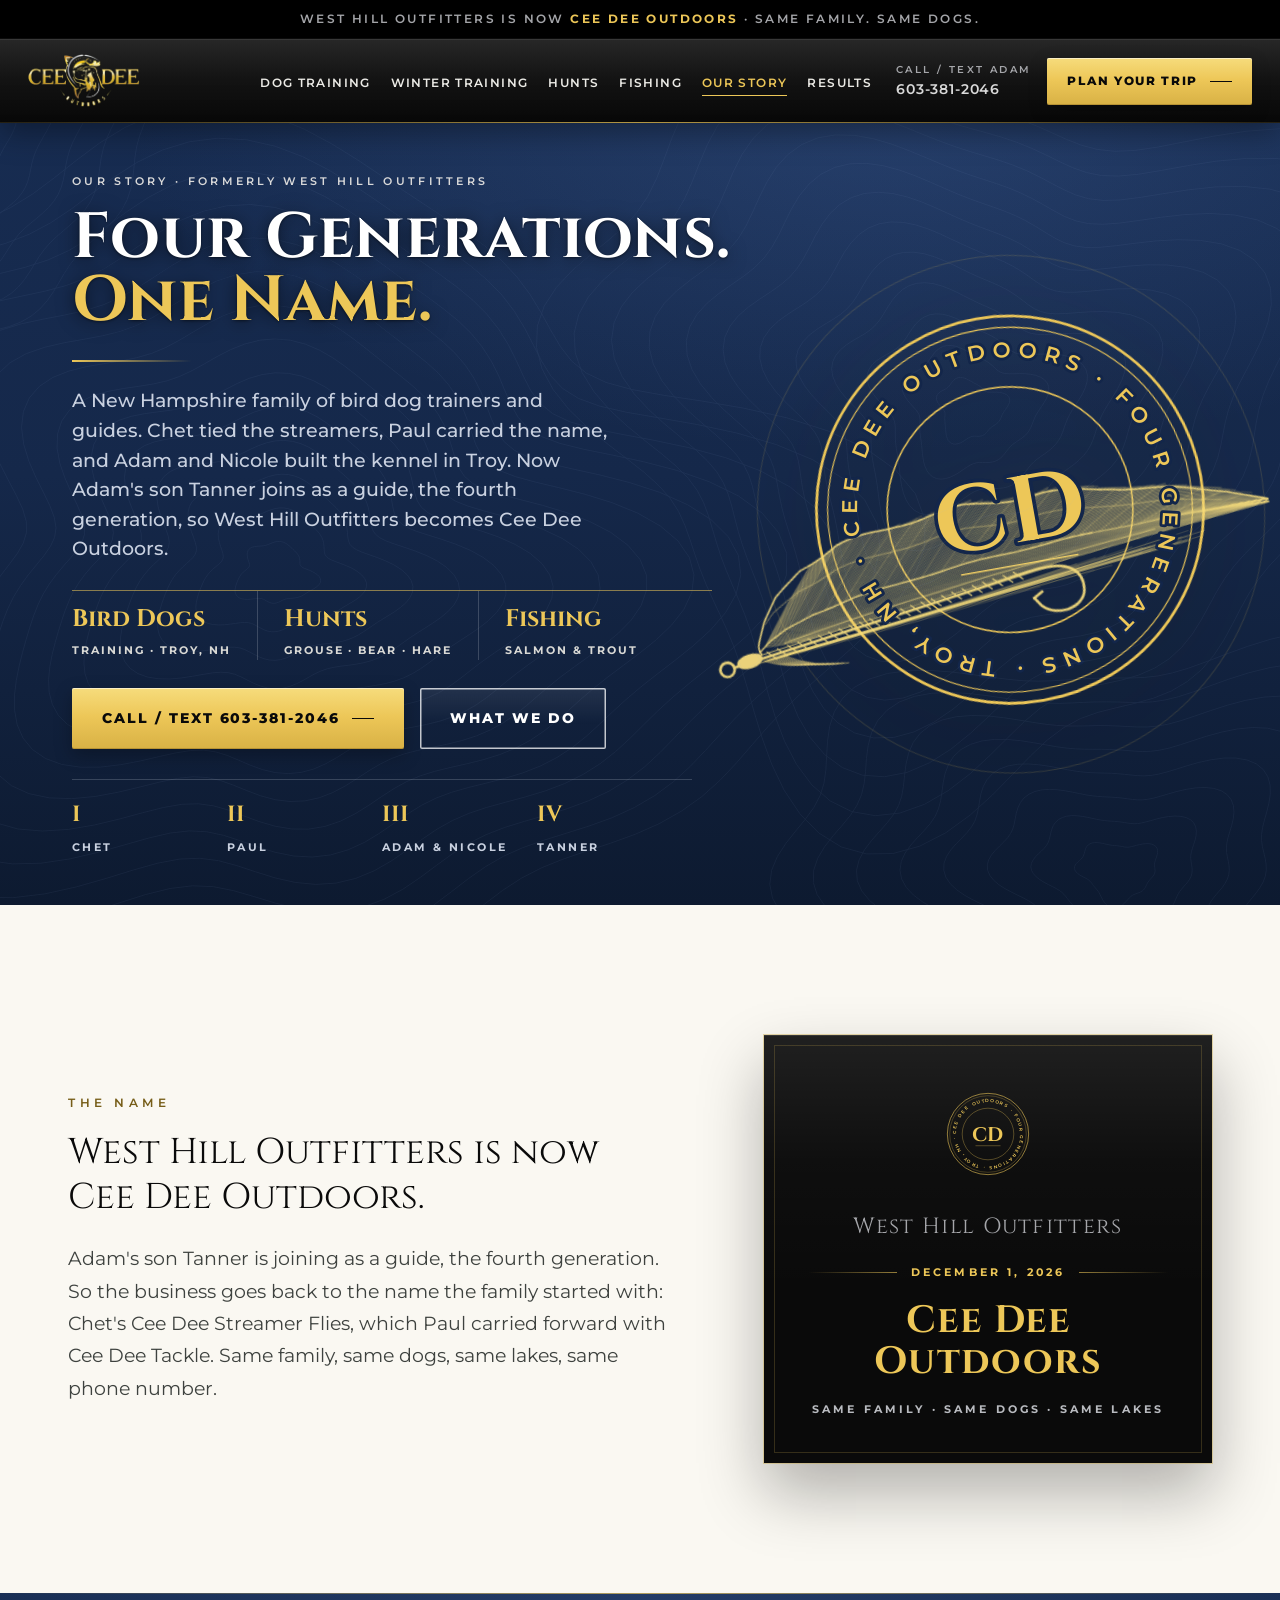
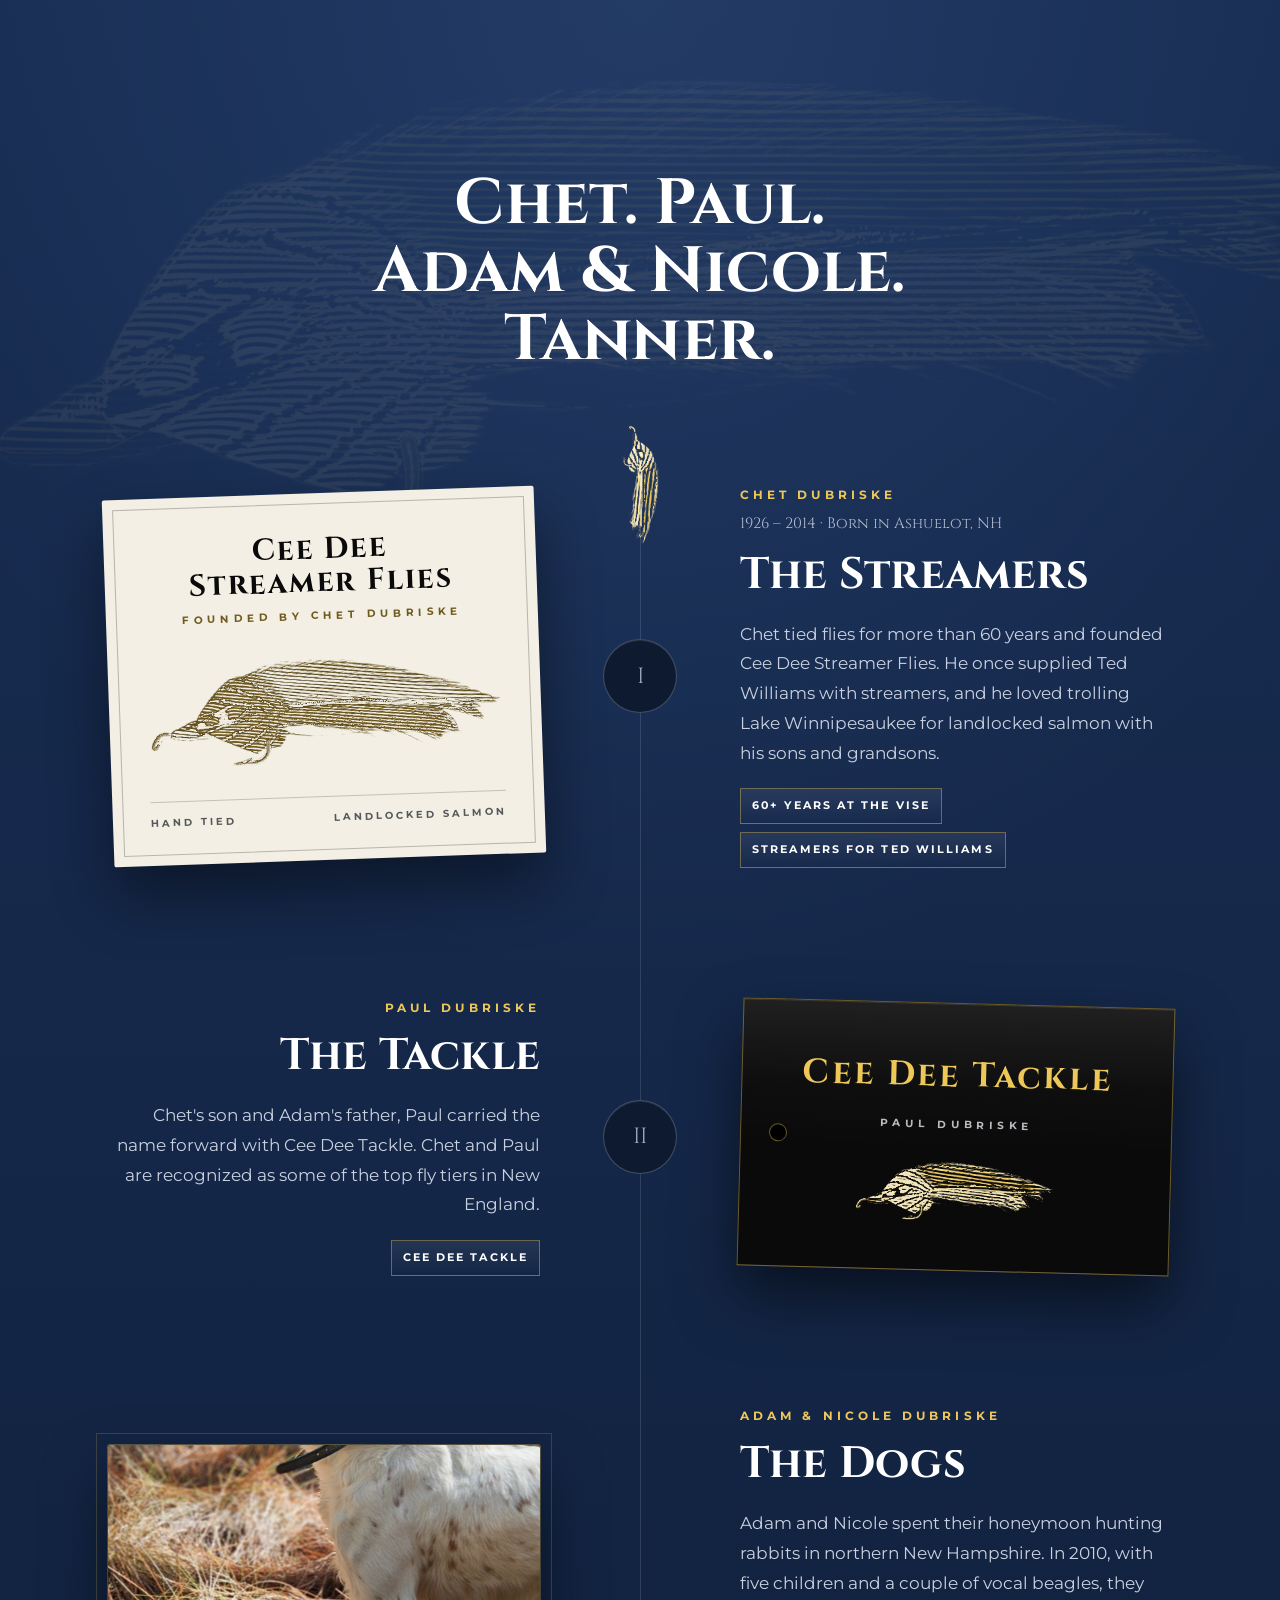
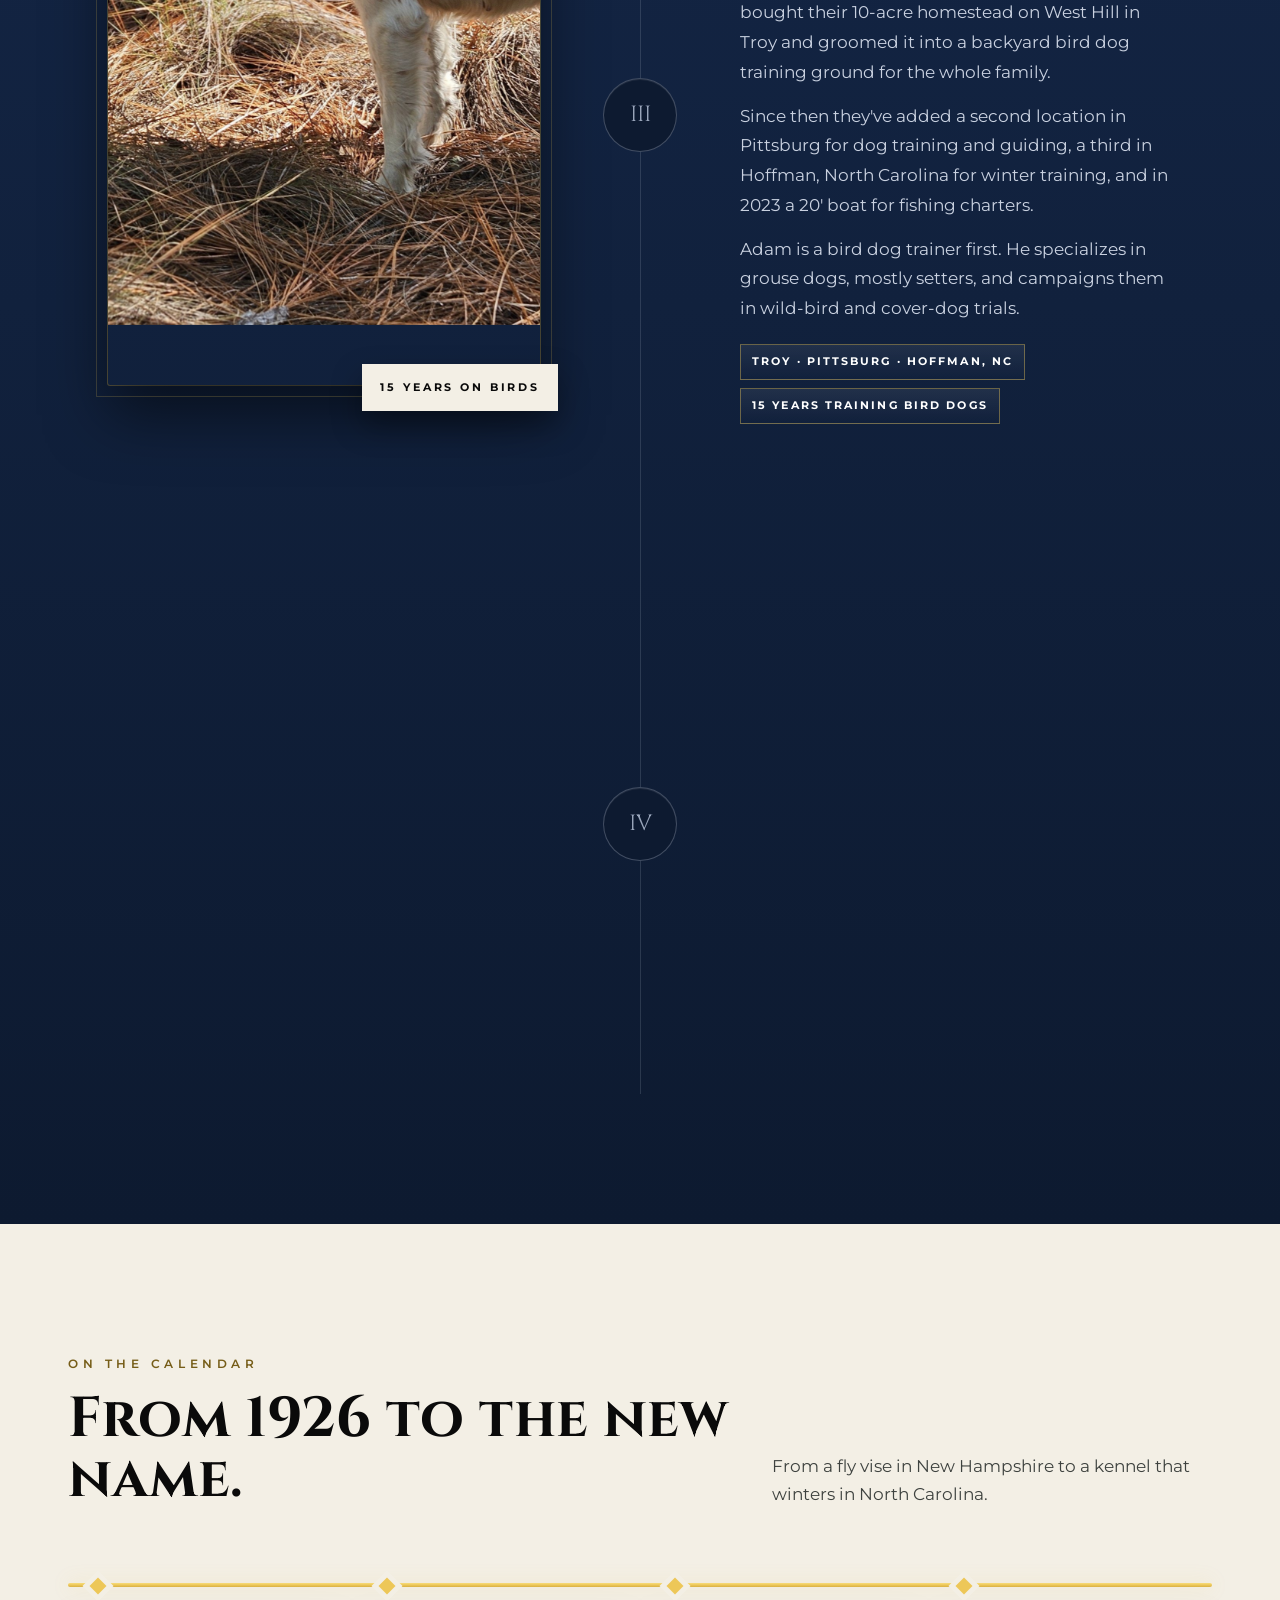
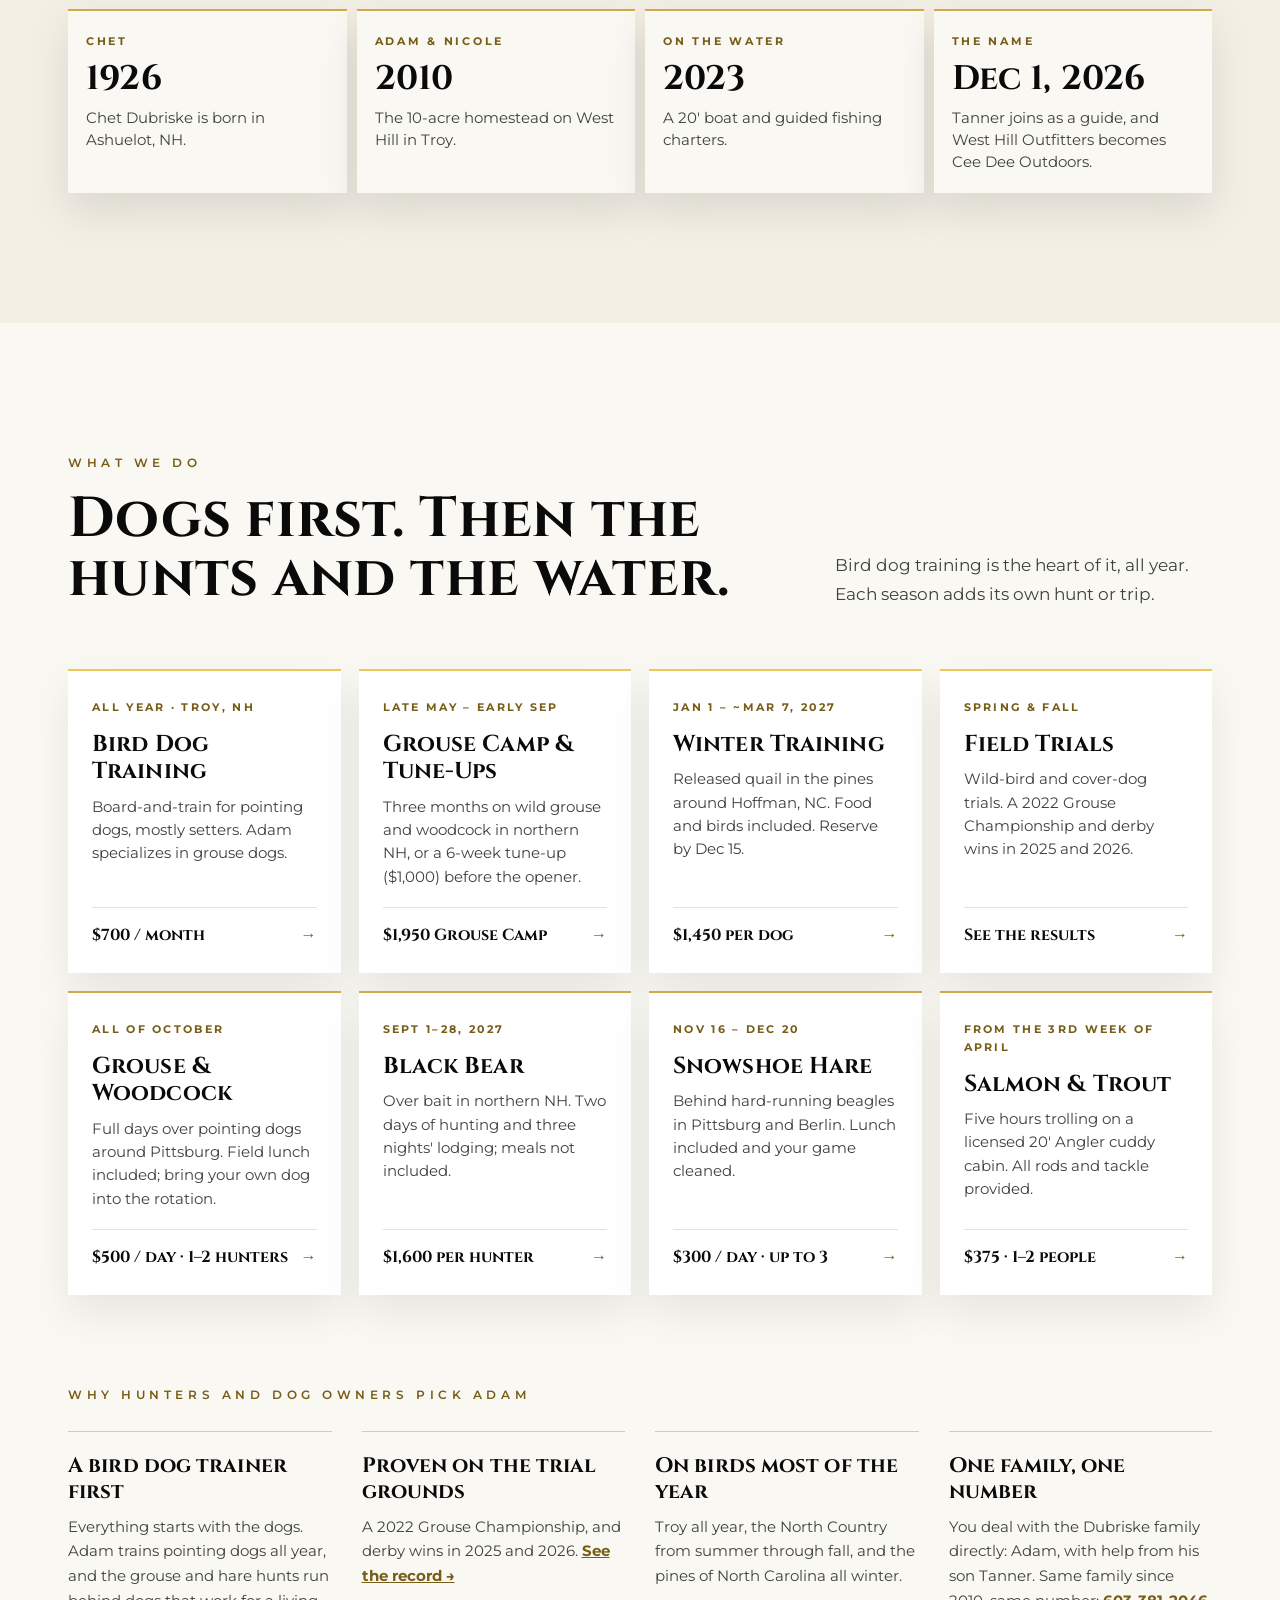
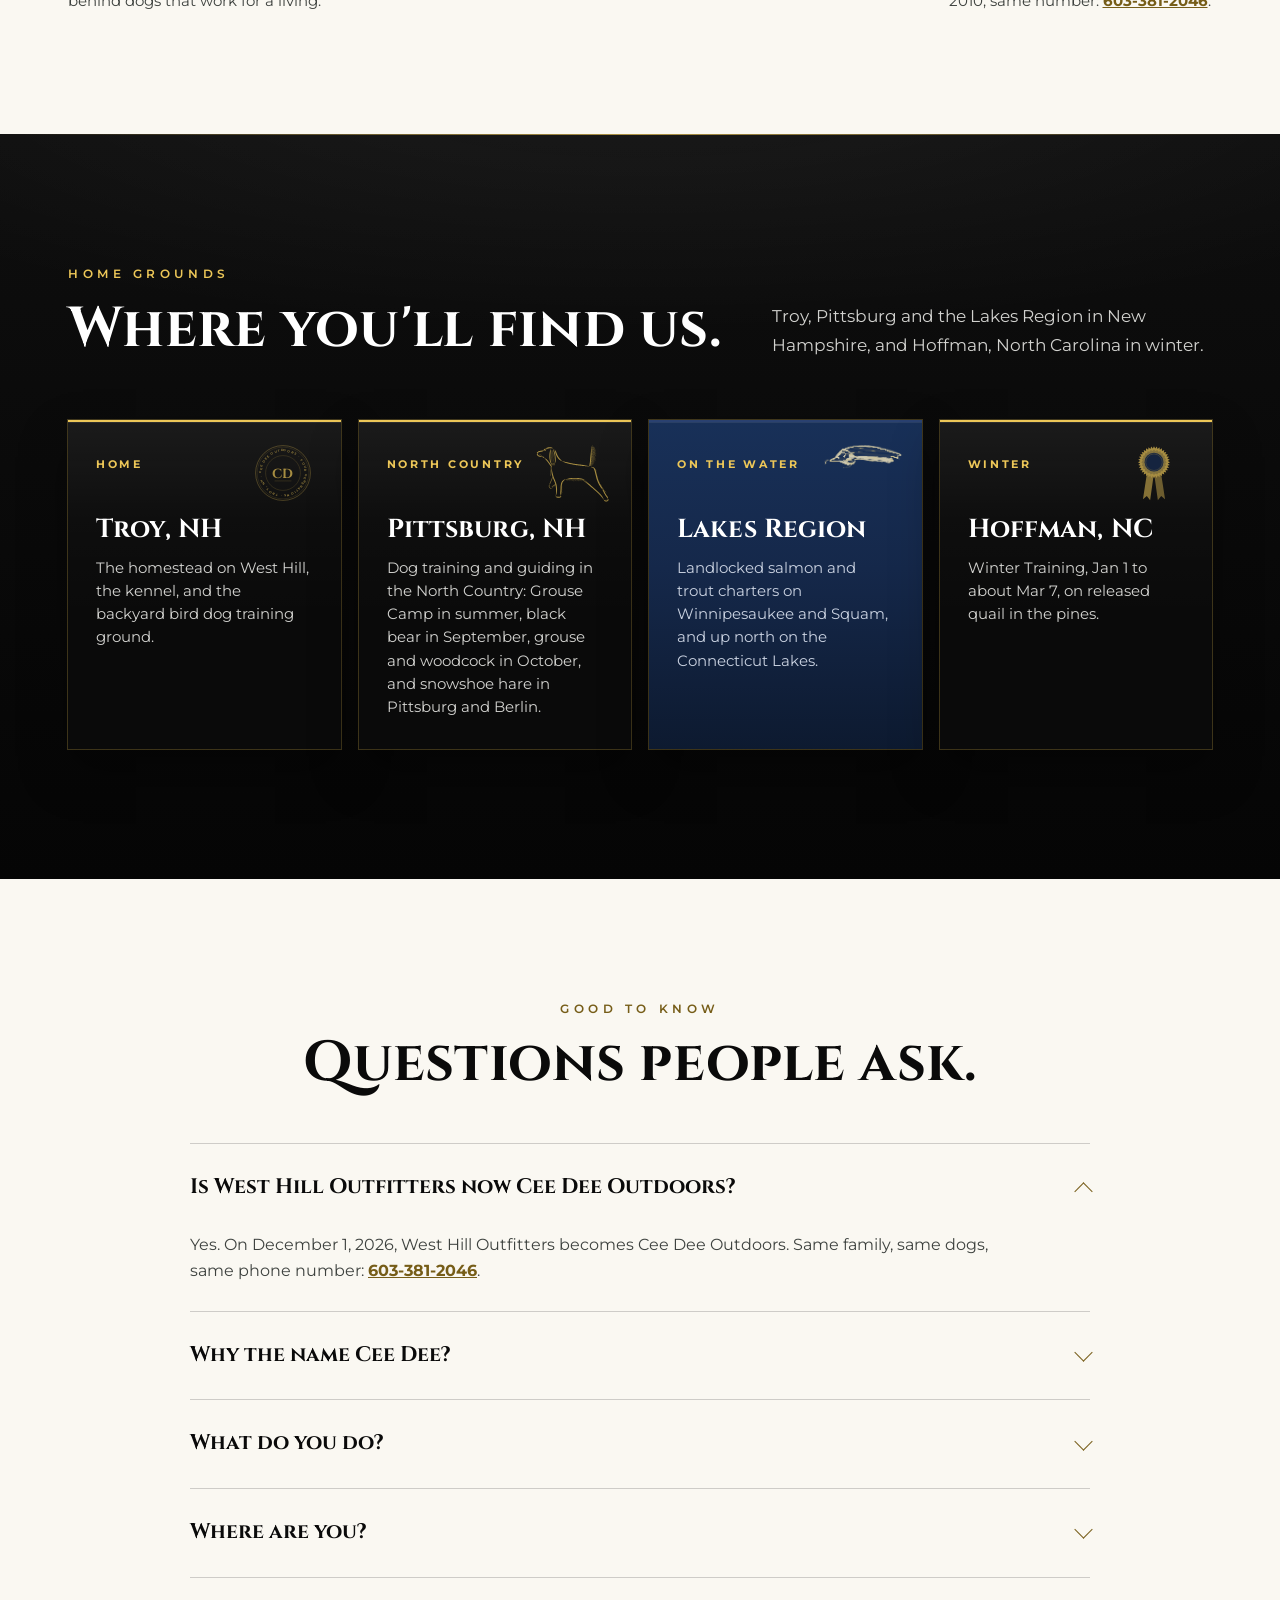
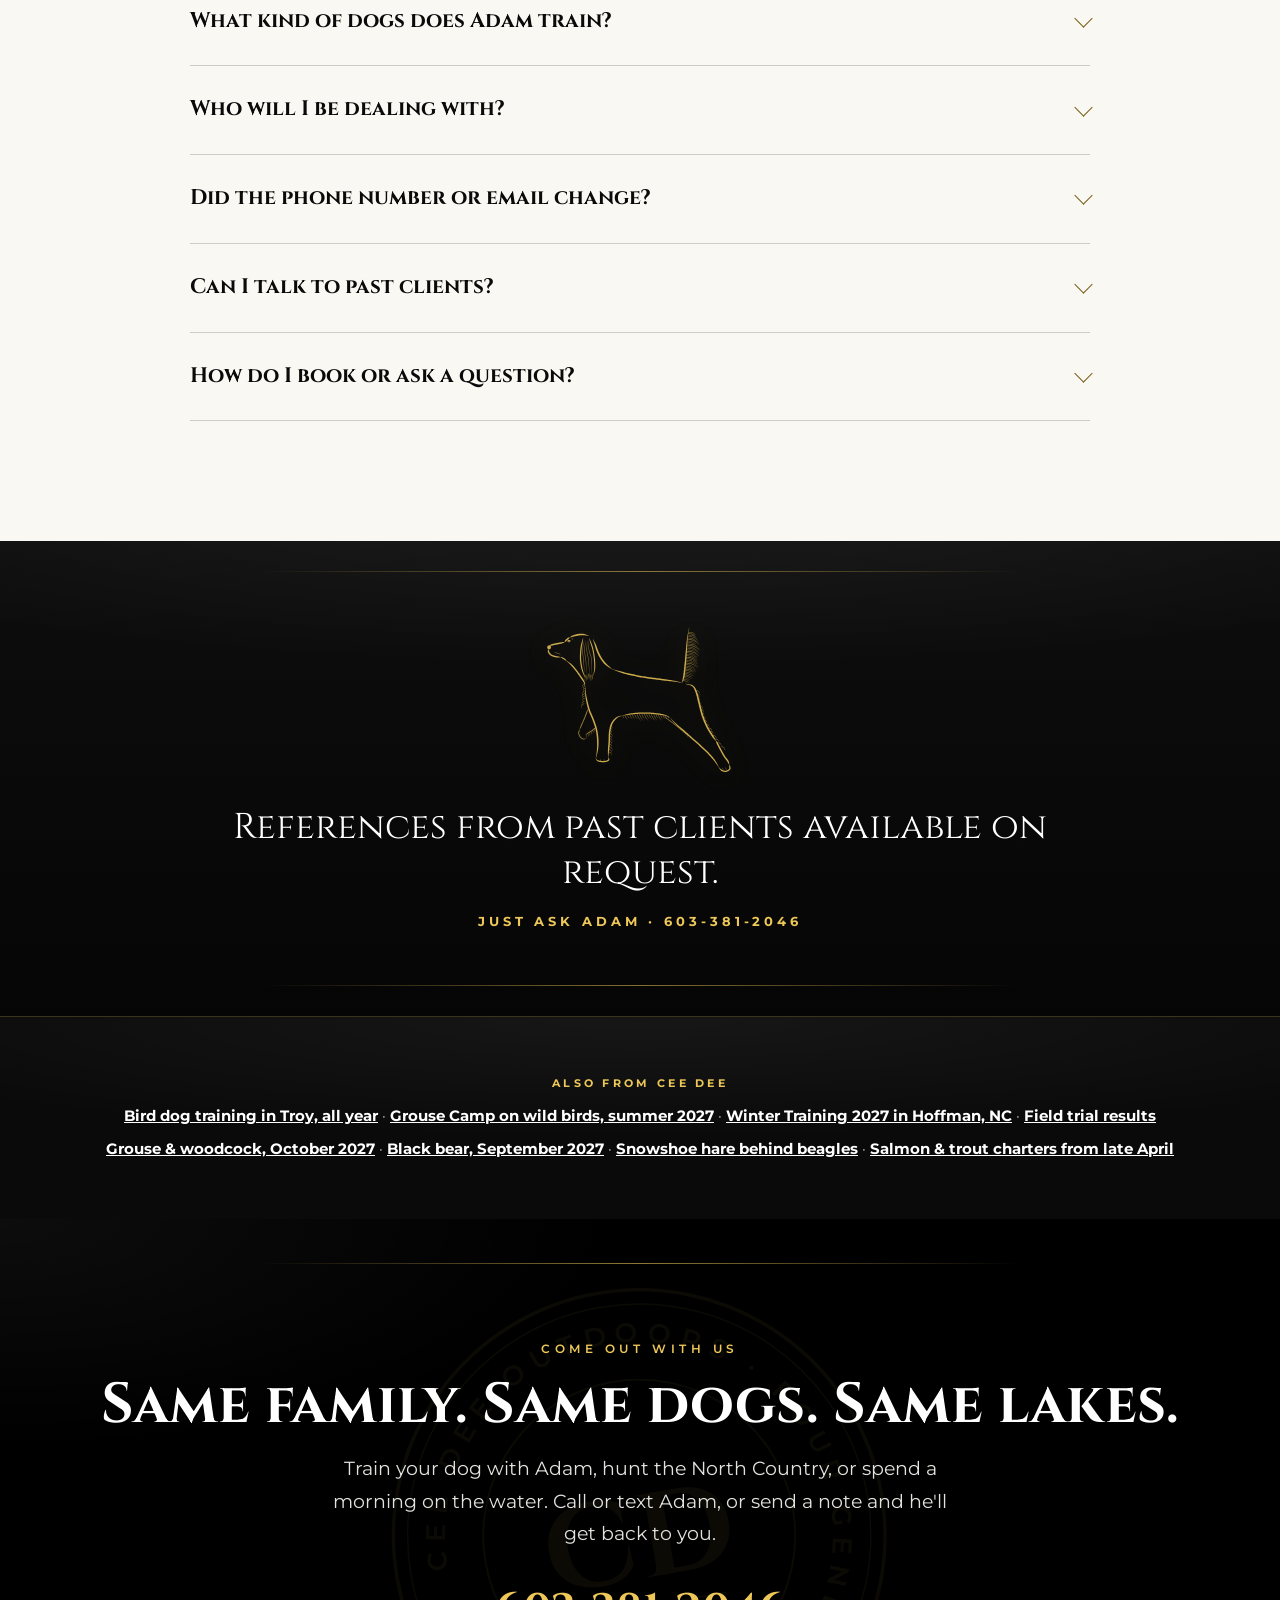
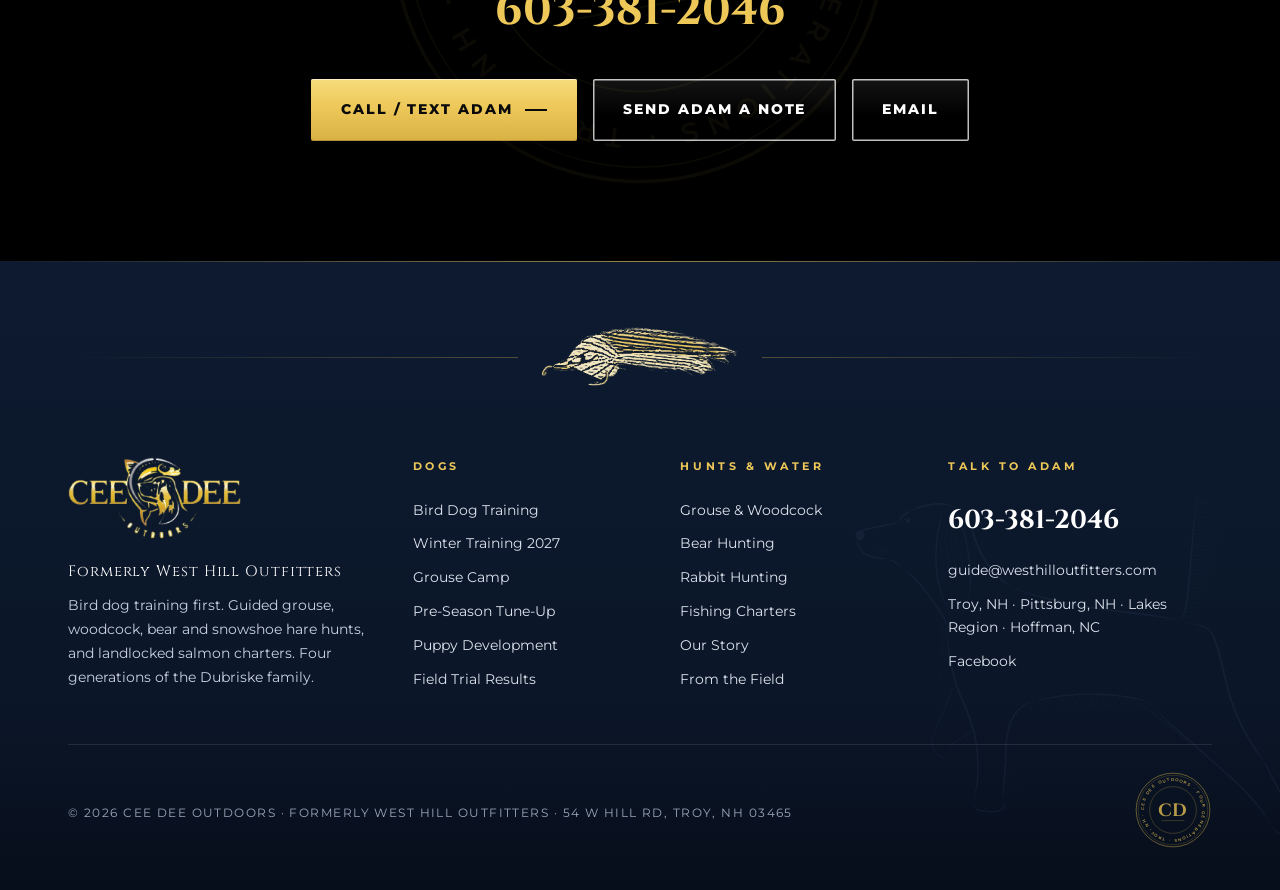
==== commit 360aa684: "About Us page pass 8: who/what/number above the fold on phones, what-we-do cards (dogs first, every " ====
--- a/about-us.html
+++ b/about-us.html
@@ -1,6 +1,6 @@
 <!doctype html><html lang="en"><head><meta name="robots" content="noindex,nofollow"><meta charset="utf-8"><meta name="viewport" content="width=device-width,initial-scale=1">
 <title>Our Story: Four Generations | Cee Dee Outdoors (formerly West Hill Outfitters)</title>
-<meta name="description" content="Four generations, one name. Chet tied the Cee Dee streamers, Paul carried the name, Adam and Nicole built the kennel in Troy, and now Tanner joins as a guide.">
+<meta name="description" content="Cee Dee Outdoors, formerly West Hill Outfitters: four generations of a New Hampshire outdoor family. Bird dog training in Troy, NH, grouse, woodcock, bear and snowshoe hare hunts in Pittsburg and Berlin, salmon and trout charters, and Winter Training in Hoffman, NC. Call or text Adam: 603-381-2046.">
 <link rel="stylesheet" href="assets/site.css"><link rel="stylesheet" href="assets/pages.css">
 <style>
 /* hero on navy: the name on the water. The CD seal is the picture, with the streamer fly through it */
@@ -75,6 +75,60 @@
 .fph figcaption{margin-top:10px;font-size:12px;letter-spacing:.16em;text-transform:uppercase;font-weight:700;color:#3B3B38}
 @media (max-width:860px){.fam{padding:70px 0}.fgrid{grid-template-columns:1fr 1fr;grid-template-rows:260px 170px;height:auto}.fph.big{grid-row:auto;grid-column:1/3}}
 </style><link rel="icon" href="assets/svg/seal.svg" type="image/svg+xml"><link rel="stylesheet" href="assets/polish.css">
+<style id="p8-about">
+/* Pass 8 (Nov 19, 2026): hero what-we-do row + number, what we do, why Adam, FAQ, cross-links */
+.a-facts{display:grid;grid-template-columns:repeat(3,auto);justify-content:start;margin-top:26px;border-top:1px solid rgba(237,199,88,.55);max-width:640px}
+.a-facts a{display:block;text-decoration:none;padding:16px 26px 0 0}.a-facts a+a{padding-left:26px;border-left:1px solid rgba(255,255,255,.18)}
+.a-facts b{display:block;font-family:Cinzel,serif;font-size:24px;line-height:1.08;color:var(--goldb);white-space:nowrap}
+.a-facts span{display:block;margin-top:8px;font-size:11px;letter-spacing:.18em;text-transform:uppercase;font-weight:700;color:#D9D9D5;white-space:nowrap}
+.a-facts a:hover b{color:#fff}
+.shero .ctas{margin-top:28px}
+.shero .gens{margin-top:30px}
+.a-what{padding:130px 0 120px}
+.a-svcs{display:grid;grid-template-columns:repeat(4,1fr);gap:18px}
+.a-svc{position:relative;display:flex;flex-direction:column;text-decoration:none;color:var(--ink);background:#fff;padding:28px 24px 24px;border-top:2px solid var(--gold);box-shadow:0 18px 40px rgba(10,10,10,.08);transition:transform .35s var(--ease),box-shadow .35s}
+.a-svc:hover{transform:translateY(-4px);box-shadow:0 26px 50px rgba(10,10,10,.14)}
+.a-svc .k{font-size:10.5px;letter-spacing:.22em;text-transform:uppercase;font-weight:700;color:#765D18}
+.a-svc h3{font-size:23px;margin:14px 0 10px;color:var(--ink)}
+.a-svc p{font-size:14.5px;line-height:1.6;color:#3E423F;flex:1}
+.a-svc .pr{display:flex;justify-content:space-between;align-items:center;margin-top:18px;padding-top:14px;border-top:1px solid rgba(10,10,10,.12);font-family:Cinzel,serif;font-weight:700;font-size:16px;color:var(--ink)}
+.a-svc .pr i{font-style:normal;color:#765D18;transition:transform .3s}.a-svc:hover .pr i{transform:translateX(4px)}
+.a-svc:nth-child(-n+4){border-top-color:var(--goldb)}
+.a-why{margin-top:90px}
+.a-why ul{list-style:none;padding:0;margin:26px 0 0;display:grid;grid-template-columns:repeat(4,1fr);gap:30px}
+.a-why li{border-top:1px solid rgba(10,10,10,.18);padding-top:22px}
+.a-why h3{font-size:21px;margin:0 0 10px}
+.a-why p{font-size:15px;line-height:1.65;color:#3E423F}
+.a-faq{padding:120px 0}
+.a-faq .faq details p{line-height:1.65}
+.a-xlink{line-height:1.9}
+.a-xlink br{display:block;content:"";margin-top:4px}
+.come .num{display:block;width:max-content;margin:24px auto 0}
+@media (max-width:1100px){.a-svcs,.a-why ul{grid-template-columns:1fr 1fr}}
+@media (max-width:860px){
+ .shero{height:auto!important;min-height:0!important;max-height:none!important}
+ .shero .wrap{height:auto!important;justify-content:flex-start!important;padding:104px 22px 40px!important}
+ .shero .bigseal{width:120px!important;right:22px!important;top:16px!important}
+ .shero .sealfly{width:165px!important;right:6px!important;top:86px!important}
+ .shero h1{font-size:40px}
+ .shero .wrap>div[style*="height:2px"]{margin:18px 0 16px!important}
+ .shero .sub{font-size:15.5px;line-height:1.55}
+ .a-facts{grid-template-columns:1.1fr 1fr 1fr;margin-top:18px;width:100%}
+ .a-facts a{padding:12px 8px 0 0}.a-facts a+a{padding-left:10px}
+ .a-facts b{font-size:17px;white-space:normal}
+ .a-facts span{font-size:9.5px;letter-spacing:.1em;line-height:1.35;margin-top:6px;white-space:normal}
+ .shero .ctas{margin-top:20px}
+ .shero .ctas .btn{width:100%;justify-content:center}
+ .a-what{padding:80px 0}
+ .a-svcs{grid-template-columns:1fr;gap:12px}
+ .a-why{margin-top:60px}.a-why ul{grid-template-columns:1fr;gap:22px}
+ .a-faq{padding:80px 0}
+ .come .num{font-size:34px}
+ .a-xlink{padding:44px 0}.a-xlink br{display:none}
+}
+</style>
+<script type="application/ld+json">{"@context": "https://schema.org", "@type": "FAQPage", "mainEntity": [{"@type": "Question", "name": "Is West Hill Outfitters now Cee Dee Outdoors?", "acceptedAnswer": {"@type": "Answer", "text": "Yes. On December 1, 2026, West Hill Outfitters becomes Cee Dee Outdoors. Same family, same dogs, same phone number: 603-381-2046."}}, {"@type": "Question", "name": "Why the name Cee Dee?", "acceptedAnswer": {"@type": "Answer", "text": "It's the family's first name in the outdoors. Chet Dubriske founded Cee Dee Streamer Flies, and his son Paul carried it forward with Cee Dee Tackle. With Adam's son Tanner joining as a guide, the fourth generation, the business goes back to that name."}}, {"@type": "Question", "name": "What do you do?", "acceptedAnswer": {"@type": "Answer", "text": "Bird dog training first: board-and-train in Troy all year, Grouse Camp in summer, pre-season tune-ups, Winter Training in Hoffman, NC, and field trials. Then guided grouse and woodcock hunts in October, black bear in September, snowshoe hare from Nov 16 to Dec 20, and salmon and trout charters from the third week of April."}}, {"@type": "Question", "name": "Where are you?", "acceptedAnswer": {"@type": "Answer", "text": "Home base is the homestead and training grounds at 54 W Hill Rd in Troy, NH. Hunts are up north in Pittsburg and Berlin. Charters run on Lake Winnipesaukee, Squam Lake, Lake Francis, and First and Second Connecticut Lakes. Winter Training is in Hoffman, NC."}}, {"@type": "Question", "name": "What kind of dogs does Adam train?", "acceptedAnswer": {"@type": "Answer", "text": "Pointing dogs. Most are setters, and Adam specializes in grouse dogs. Call or text him to talk about yours."}}, {"@type": "Question", "name": "Who will I be dealing with?", "acceptedAnswer": {"@type": "Answer", "text": "The family. Adam trains and guides, with help from his son Tanner, and Adam and Nicole Dubriske have run the business since 2010."}}, {"@type": "Question", "name": "Did the phone number or email change?", "acceptedAnswer": {"@type": "Answer", "text": "No. Call or text 603-381-2046, and keep using guide@westhilloutfitters.com for now."}}, {"@type": "Question", "name": "Can I talk to past clients?", "acceptedAnswer": {"@type": "Answer", "text": "Yes. References from past clients are available on request. Just ask Adam."}}, {"@type": "Question", "name": "How do I book or ask a question?", "acceptedAnswer": {"@type": "Answer", "text": "Call or text Adam at 603-381-2046, email guide@westhilloutfitters.com, or send a note through the trip planner and he'll get back to you."}}]}</script>
+
 </head><body>
 <div class="note-bar">West Hill Outfitters is now <b>Cee Dee Outdoors</b><span class="nb-x"> · Same family. Same dogs.</span></div>
 <header class="site-header" id="hdr"><div class="in">
@@ -160,7 +214,9 @@
  <div class="crumbs rv">Our story<span class="dk-only"> · Formerly West Hill Outfitters</span></div>
  <h1 class="shadow rv d1">Four Generations.<br><em>One Name.</em></h1>
  <div class="rv d2" style="width:120px;height:2px;margin:28px 0 24px;background:linear-gradient(90deg,#EDC758,rgba(237,199,88,0))"></div>
- <p class="sub rv d2" style="color:var(--navy-txt)">Chet tied the streamers. Paul carried the name. Adam and Nicole built the kennel. Now Tanner joins as a guide: the fourth generation.</p>
+ <p class="sub rv d2" style="color:var(--navy-txt)">A New Hampshire family of bird dog trainers and guides. Chet tied the streamers, Paul carried the name, and Adam and Nicole built the kennel in Troy. Now Adam's son Tanner joins as a guide, the fourth generation, so West Hill Outfitters becomes Cee Dee Outdoors.</p>
+ <div class="a-facts rv d2"><a href="dog-training.html"><b>Bird Dogs</b><span>Training · Troy, NH</span></a><a href="#what"><b>Hunts</b><span>Grouse · Bear · Hare</span></a><a href="fishing.html"><b>Fishing</b><span>Salmon &amp; Trout</span></a></div>
+ <div class="ctas rv d3"><a class="btn" href="tel:6033812046">Call / Text 603-381-2046</a><a class="btn ghost" href="#what">What We Do</a></div>
  <div class="gens rv d3"><a href="#chet"><b>I</b>Chet</a><a href="#paul"><b>II</b>Paul</a><a href="#adam"><b>III</b>Adam &amp; Nicole</a><a href="#tanner"><b>IV</b>Tanner</a></div>
 </div></section>
 
@@ -190,26 +246,27 @@
    <div class="art rv"><div class="card-fly"><div class="t">Cee Dee<br>Streamer Flies</div><div class="st">Founded by Chet Dubriske</div><div class="fly"><img class="flyimg" src="assets/img/fly/fly-engraved-card-onlight.png" srcset="assets/img/fly/fly-engraved-card-onlight.png 1x, assets/img/fly/fly-engraved-card-onlight@2x.png 2x" width="500" height="165" alt="" decoding="async"></div><div class="ft"><span>Hand tied</span><span>Landlocked salmon</span></div></div></div>
    <div class="num">I</div>
    <div class="txt rv d1"><div class="who">Chet Dubriske</div><div class="yrs">1926 – 2014 · Born in Ashuelot, NH</div><h3>The Streamers</h3><p>Chet tied flies for more than 60 years and founded Cee Dee Streamer Flies. He once supplied Ted Williams with streamers, and he loved trolling Lake Winnipesaukee for landlocked salmon with his sons and grandsons.</p>
-    <div class="facts"><span>60+ years at the vise</span><span>Keene Fire Dept. · Deputy Chief</span></div></div>
+    <div class="facts"><span>60+ years at the vise</span><span>Streamers for Ted Williams</span></div></div>
   </div>
   <div class="ch r" id="paul">
-   <div class="txt rv"><div class="who">Paul Dubriske</div><h3>The Tackle</h3><p>Paul carried the name forward with Cee Dee Tackle. Chet and Paul are recognized as some of the top fly tiers in New England.</p>
+   <div class="txt rv"><div class="who">Paul Dubriske</div><h3>The Tackle</h3><p>Chet's son and Adam's father, Paul carried the name forward with Cee Dee Tackle. Chet and Paul are recognized as some of the top fly tiers in New England.</p>
     <div class="facts"><span>Cee Dee Tackle</span></div></div>
    <div class="num">II</div>
    <div class="art rv d1"><div class="card-tag"><div class="t">Cee Dee Tackle</div><div class="st">Paul Dubriske</div><div class="row"><img class="flyimg" src="assets/img/fly/fly-engraved-divider.png" srcset="assets/img/fly/fly-engraved-divider.png 1x, assets/img/fly/fly-engraved-divider@2x.png 2x" width="300" height="99" alt="" decoding="async"></div></div></div>
   </div>
   <div class="ch l" id="adam">
-   <div class="art rv"><div class="photo-art"><div class="ph"><img alt="English setter with an orange collar standing in pine straw" data-par=".06" src="assets/img/setter-head.jpg" style="object-position:40% 30%"></div><div class="note">15 years on birds</div></div></div>
+   <div class="art rv"><div class="photo-art"><div class="ph"><img alt="Orange and white English setter in an orange collar, standing in the pines" data-par=".06" src="assets/img/setter-head.jpg" style="object-position:40% 30%"></div><div class="note">15 years on birds</div></div></div>
    <div class="num">III</div>
    <div class="txt rv d1"><div class="who">Adam &amp; Nicole Dubriske</div><h3>The Dogs</h3><p>Adam and Nicole spent their honeymoon hunting rabbits in northern New Hampshire. In 2010, with five children and a couple of vocal beagles, they bought their 10-acre homestead on West Hill in Troy and groomed it into a backyard bird dog training ground for the whole family.</p>
     <p style="margin-top:14px">Since then they've added a second location in Pittsburg for dog training and guiding, a third in Hoffman, North Carolina for winter training, and in 2023 a 20' boat for fishing charters.</p>
+    <p style="margin-top:14px">Adam is a bird dog trainer first. He specializes in grouse dogs, mostly setters, and campaigns them in wild-bird and cover-dog trials.</p>
     <div class="facts"><span>Troy · Pittsburg · Hoffman, NC</span><span>15 years training bird dogs</span></div></div>
   </div>
   <div class="ch r" id="tanner">
-   <div class="txt rv"><div class="who">Tanner Dubriske</div><h3>The Next Generation</h3><p>Adam's son Tanner is joining Cee Dee Outdoors as a guide. He is the fourth generation, and the reason the family name is back on the door.</p>
+   <div class="txt rv"><div class="who">Tanner Dubriske</div><h3>The Next Generation</h3><p>Adam's son Tanner is joining Cee Dee Outdoors as a guide. He already helps Adam with the dogs, Winter Training included. He is the fourth generation, and the reason the family name is back on the door.</p>
     <div class="facts"><span>Guide · Generation IV</span></div></div>
    <div class="num">IV</div>
-   <div class="art rv d1"><div class="photo-art"><div class="ph"><img alt="Tricolor English setter in tall grass under longleaf pines" data-par=".06" src="assets/img/tricolor.jpg" style="object-position:38% 50%"></div><div class="note">Down south</div></div></div>
+   <div class="art rv d1"><div class="photo-art"><div class="ph"><img alt="Tricolor English setter standing in tall grass under the pines" data-par=".06" src="assets/img/tricolor.jpg" style="object-position:38% 50%"></div><div class="note">Generation IV</div></div></div>
   </div>
  </div>
 </div></section>
@@ -221,6 +278,29 @@
   <div class="st"><div class="k">Adam &amp; Nicole</div><h3>2010</h3><p>The 10-acre homestead on West Hill in Troy.</p></div>
   <div class="st"><div class="k">On the water</div><h3>2023</h3><p>A 20' boat and guided fishing charters.</p></div>
   <div class="st"><div class="k">The name</div><h3>Dec 1, 2026</h3><p>Tanner joins as a guide, and West Hill Outfitters becomes Cee Dee Outdoors.</p></div>
+ </div>
+</div></section>
+
+<section class="s-paper on-light a-what" id="what"><div class="wrap">
+ <div class="head"><div><div class="eyebrow rv">What we do</div><h2 class="rv d1">Dogs first. Then the hunts and the water.</h2></div><p class="rv d2">Bird dog training is the heart of it, all year. Each season adds its own hunt or trip.</p></div>
+ <div class="a-svcs">
+  <a class="a-svc rv" href="dog-training.html"><span class="k">All year · Troy, NH</span><h3>Bird Dog Training</h3><p>Board-and-train for pointing dogs, mostly setters. Adam specializes in grouse dogs.</p><span class="pr">$700 / month<i>→</i></span></a>
+  <a class="a-svc rv d1" href="dog-training.html#grouse-camp"><span class="k">Late May – early Sep</span><h3>Grouse Camp &amp; Tune-Ups</h3><p>Three months on wild grouse and woodcock in northern NH, or a 6-week tune-up ($1,000) before the opener.</p><span class="pr">$1,950 Grouse Camp<i>→</i></span></a>
+  <a class="a-svc rv d2" href="winter-training.html"><span class="k">Jan 1 – ~Mar 7, 2027</span><h3>Winter Training</h3><p>Released quail in the pines around Hoffman, NC. Food and birds included. Reserve by Dec 15.</p><span class="pr">$1,450 per dog<i>→</i></span></a>
+  <a class="a-svc rv d3" href="trialing.html"><span class="k">Spring &amp; fall</span><h3>Field Trials</h3><p>Wild-bird and cover-dog trials. A 2022 Grouse Championship and derby wins in 2025 and 2026.</p><span class="pr">See the results<i>→</i></span></a>
+  <a class="a-svc rv" href="grouse-and-woodcock-hunting.html"><span class="k">All of October</span><h3>Grouse &amp; Woodcock</h3><p>Full days over pointing dogs around Pittsburg. Field lunch included; bring your own dog into the rotation.</p><span class="pr">$500 / day · 1–2 hunters<i>→</i></span></a>
+  <a class="a-svc rv d1" href="bear-hunting.html"><span class="k">Sept 1–28, 2027</span><h3>Black Bear</h3><p>Over bait in northern NH. Two days of hunting and three nights' lodging; meals not included.</p><span class="pr">$1,600 per hunter<i>→</i></span></a>
+  <a class="a-svc rv d2" href="rabbit-hunting.html"><span class="k">Nov 16 – Dec 20</span><h3>Snowshoe Hare</h3><p>Behind hard-running beagles in Pittsburg and Berlin. Lunch included and your game cleaned.</p><span class="pr">$300 / day · up to 3<i>→</i></span></a>
+  <a class="a-svc rv d3" href="fishing.html"><span class="k">From the 3rd week of April</span><h3>Salmon &amp; Trout</h3><p>Five hours trolling on a licensed 20' Angler cuddy cabin. All rods and tackle provided.</p><span class="pr">$375 · 1–2 people<i>→</i></span></a>
+ </div>
+ <div class="a-why">
+  <div class="eyebrow rv">Why hunters and dog owners pick Adam</div>
+  <ul>
+  <li class="rv"><h3>A bird dog trainer first</h3><p>Everything starts with the dogs. Adam trains pointing dogs all year, and the grouse and hare hunts run behind dogs that work for a living.</p></li>
+  <li class="rv d1"><h3>Proven on the trial grounds</h3><p>A 2022 Grouse Championship, and derby wins in 2025 and 2026. <a href="trialing.html" style="color:#765D18;font-weight:700">See the record →</a></p></li>
+  <li class="rv d2"><h3>On birds most of the year</h3><p>Troy all year, the North Country from summer through fall, and the pines of North Carolina all winter.</p></li>
+  <li class="rv d3"><h3>One family, one number</h3><p>You deal with the Dubriske family directly: Adam, with help from his son Tanner. Same family since 2010, same number: <a href="tel:6033812046" style="color:#765D18;font-weight:700">603-381-2046</a>.</p></li>
+  </ul>
  </div>
 </div></section>
 
@@ -376,7 +456,7 @@
 <path opacity=".62" d="M302.8,325.3 L302.2,325.1 L301.4,325.0 L300.5,324.9 L299.8,325.1 L299.1,325.6 L298.4,326.1 L297.7,326.7 L297.0,327.3 L296.2,328.0 L295.6,328.6 L294.9,329.4 L294.3,330.1 L293.8,330.9 L293.3,331.7 L293.0,332.6 L292.7,333.5 L292.6,334.4 L292.5,335.3 L292.4,336.2 L292.4,337.0 L292.5,337.9 L292.5,338.7 L292.6,339.5 L292.7,340.3 L292.8,341.0 L292.8,341.6 L292.9,342.1 L292.9,342.5 L293.4,342.5 L293.6,342.1 L293.7,341.6 L293.9,341.0 L294.0,340.4 L294.2,339.7 L294.4,338.9 L294.6,338.1 L294.9,337.4 L295.1,336.6 L295.4,335.9 L295.7,335.2 L296.0,334.6 L296.3,334.0 L296.6,333.6 L296.9,333.2 L297.4,332.8 L297.9,332.3 L298.5,331.8 L299.1,331.3 L299.8,330.7 L300.5,330.2 L301.1,329.7 L301.8,329.2 L302.4,328.8 L302.9,328.1 L303.1,327.3 L303.2,326.4 L303.2,325.7Z"/>
 <path opacity=".62" d="M302.3,336.5 L301.5,336.5 L300.6,336.4 L299.6,336.5 L298.7,336.8 L297.8,337.5 L296.9,338.1 L296.0,338.9 L295.0,339.6 L294.1,340.5 L293.2,341.3 L292.4,342.2 L291.6,343.2 L290.9,344.2 L290.3,345.2 L289.9,346.2 L289.6,347.3 L289.3,348.4 L289.2,349.6 L289.1,350.7 L289.1,351.9 L289.1,353.0 L289.1,354.1 L289.2,355.1 L289.2,356.1 L289.3,357.0 L289.3,357.7 L289.4,358.4 L289.4,358.9 L289.9,359.0 L290.1,358.5 L290.2,357.8 L290.4,357.0 L290.6,356.2 L290.8,355.2 L291.0,354.3 L291.2,353.2 L291.5,352.2 L291.8,351.2 L292.1,350.2 L292.4,349.3 L292.8,348.4 L293.2,347.7 L293.6,347.0 L294.1,346.5 L294.7,345.8 L295.4,345.2 L296.2,344.5 L297.0,343.8 L297.9,343.1 L298.8,342.4 L299.7,341.7 L300.5,341.1 L301.3,340.4 L302.0,339.7 L302.3,338.7 L302.6,337.8 L302.7,337.0Z"/>
 <path opacity=".62" d="M301.8,347.8 L301.0,347.8 L300.0,347.7 L299.0,347.8 L298.0,348.2 L297.1,348.9 L296.1,349.7 L295.1,350.4 L294.0,351.3 L293.0,352.2 L292.0,353.1 L291.1,354.1 L290.3,355.1 L289.6,356.1 L288.9,357.2 L288.5,358.3 L288.1,359.5 L287.9,360.7 L287.7,362.0 L287.6,363.2 L287.5,364.5 L287.5,365.7 L287.5,366.8 L287.6,368.0 L287.6,369.0 L287.7,370.0 L287.7,370.8 L287.8,371.5 L287.8,372.1 L288.3,372.2 L288.5,371.6 L288.6,370.9 L288.8,370.0 L289.0,369.1 L289.2,368.1 L289.4,367.0 L289.7,365.9 L289.9,364.8 L290.2,363.7 L290.6,362.6 L290.9,361.6 L291.3,360.6 L291.7,359.8 L292.2,359.1 L292.7,358.4 L293.4,357.7 L294.1,357.0 L295.0,356.3 L295.9,355.5 L296.9,354.7 L297.8,354.0 L298.8,353.2 L299.7,352.5 L300.6,351.9 L301.3,351.0 L301.8,350.0 L302.0,349.0 L302.2,348.2Z"/>
-<circle cx="233" cy="74" r="3.4"/><path d="M136,99 C136,92 143,89 150,91 C154,95 153,104 148,108 C141,110 136,106 136,99Z"/></svg></div><div class="k">North Country</div><h3>Pittsburg, NH</h3><p>Dog training and guiding in the North Country: Grouse Camp in summer, grouse and woodcock in October, and rabbit hunts in the Pittsburg and Berlin area.</p></div>
+<circle cx="233" cy="74" r="3.4"/><path d="M136,99 C136,92 143,89 150,91 C154,95 153,104 148,108 C141,110 136,106 136,99Z"/></svg></div><div class="k">North Country</div><h3>Pittsburg, NH</h3><p>Dog training and guiding in the North Country: Grouse Camp in summer, black bear in September, grouse and woodcock in October, and snowshoe hare in Pittsburg and Berlin.</p></div>
   <div class="gr n rv d2"><div class="mk"><img class="flyimg" src="assets/img/fly/fly-engraved-icon.png" srcset="assets/img/fly/fly-engraved-icon.png 1x, assets/img/fly/fly-engraved-icon@2x.png 2x" width="84" height="28" alt="" decoding="async"></div><div class="k">On the water</div><h3>Lakes Region</h3><p>Landlocked salmon and trout charters on Winnipesaukee and Squam, and up north on the Connecticut Lakes.</p></div>
   <div class="gr rv d3"><div class="mk"><svg xmlns="http://www.w3.org/2000/svg" viewBox="0 0 140 210">
 <path d="M46,96 L30,200 L44,188 L56,204 L70,104 Z" fill="currentColor" opacity=".78"/>
@@ -386,6 +466,21 @@
 <circle cx="70" cy="66" r="34" fill="#15284A"/>
 <circle cx="70" cy="66" r="30" fill="none" stroke="currentColor" stroke-width="1"/>
 </svg></div><div class="k">Winter</div><h3>Hoffman, NC</h3><p>Winter Training, Jan 1 to about Mar 7, on released quail in the pines.</p></div>
+ </div>
+</div></section>
+
+<section class="s-paper on-light a-faq" id="faq"><div class="wrap">
+ <div style="text-align:center"><div class="eyebrow rv">Good to know</div><h2 class="rv d1" style="margin-top:14px">Questions people ask.</h2></div>
+ <div class="faq rv d1">
+  <details open><summary>Is West Hill Outfitters now Cee Dee Outdoors?</summary><p>Yes. On December 1, 2026, West Hill Outfitters becomes Cee Dee Outdoors. Same family, same dogs, same phone number: <a href="tel:6033812046" style="color:#765D18;font-weight:700">603-381-2046</a>.</p></details>
+  <details><summary>Why the name Cee Dee?</summary><p>It's the family's first name in the outdoors. Chet Dubriske founded Cee Dee Streamer Flies, and his son Paul carried it forward with Cee Dee Tackle. With Adam's son Tanner joining as a guide, the fourth generation, the business goes back to that name.</p></details>
+  <details><summary>What do you do?</summary><p>Bird dog training first: board-and-train in Troy all year, Grouse Camp in summer, pre-season tune-ups, Winter Training in Hoffman, NC, and field trials. Then guided grouse and woodcock hunts in October, black bear in September, snowshoe hare from Nov 16 to Dec 20, and salmon and trout charters from the third week of April.</p></details>
+  <details><summary>Where are you?</summary><p>Home base is the homestead and training grounds at 54 W Hill Rd in Troy, NH. Hunts are up north in Pittsburg and Berlin. Charters run on Lake Winnipesaukee, Squam Lake, Lake Francis, and First and Second Connecticut Lakes. Winter Training is in Hoffman, NC.</p></details>
+  <details><summary>What kind of dogs does Adam train?</summary><p>Pointing dogs. Most are setters, and Adam specializes in grouse dogs. Call or text him to talk about yours.</p></details>
+  <details><summary>Who will I be dealing with?</summary><p>The family. Adam trains and guides, with help from his son Tanner, and Adam and Nicole Dubriske have run the business since 2010.</p></details>
+  <details><summary>Did the phone number or email change?</summary><p>No. Call or text <a href="tel:6033812046" style="color:#765D18;font-weight:700">603-381-2046</a>, and keep using <a href="mailto:guide@westhilloutfitters.com" style="color:#765D18;font-weight:700">guide@westhilloutfitters.com</a> for now.</p></details>
+  <details><summary>Can I talk to past clients?</summary><p>Yes. References from past clients are available on request. Just ask Adam.</p></details>
+  <details><summary>How do I book or ask a question?</summary><p>Call or text Adam at <a href="tel:6033812046" style="color:#765D18;font-weight:700">603-381-2046</a>, email <a href="mailto:guide@westhilloutfitters.com" style="color:#765D18;font-weight:700">guide@westhilloutfitters.com</a>, or send a note through the <a href="home.html#plan" style="color:#765D18;font-weight:700">trip planner</a> and he'll get back to you.</p></details>
  </div>
 </div></section>
 
@@ -529,6 +624,7 @@
 <path opacity=".62" d="M302.4,336.6 L301.8,336.8 L301.0,336.9 L300.1,337.2 L299.3,337.6 L298.4,338.2 L297.5,338.9 L296.6,339.6 L295.7,340.4 L294.8,341.2 L293.9,342.0 L293.0,342.9 L292.3,343.8 L291.6,344.7 L291.1,345.6 L290.6,346.5 L290.3,347.6 L290.0,348.6 L289.8,349.7 L289.7,350.8 L289.6,352.0 L289.5,353.1 L289.5,354.1 L289.5,355.2 L289.5,356.1 L289.5,357.0 L289.5,357.8 L289.5,358.4 L289.5,359.0 L289.8,359.0 L289.9,358.5 L290.0,357.8 L290.1,357.0 L290.3,356.2 L290.4,355.2 L290.6,354.2 L290.7,353.2 L291.0,352.1 L291.2,351.1 L291.4,350.1 L291.7,349.1 L292.1,348.2 L292.5,347.4 L292.9,346.6 L293.4,346.0 L294.0,345.2 L294.7,344.5 L295.5,343.8 L296.4,343.0 L297.3,342.3 L298.2,341.6 L299.1,340.9 L299.9,340.3 L300.8,339.7 L301.4,339.0 L302.0,338.2 L302.3,337.5 L302.6,336.9Z"/>
 <path opacity=".62" d="M301.9,347.9 L301.2,348.0 L300.4,348.2 L299.5,348.5 L298.6,349.0 L297.6,349.7 L296.7,350.4 L295.7,351.2 L294.7,352.0 L293.7,352.9 L292.7,353.8 L291.8,354.7 L291.0,355.7 L290.3,356.7 L289.7,357.6 L289.2,358.7 L288.8,359.8 L288.5,360.9 L288.3,362.1 L288.2,363.3 L288.0,364.5 L288.0,365.7 L287.9,366.9 L287.9,368.0 L287.9,369.0 L287.9,370.0 L287.9,370.8 L287.9,371.5 L287.9,372.1 L288.2,372.2 L288.3,371.6 L288.4,370.9 L288.6,370.0 L288.7,369.1 L288.8,368.1 L289.0,367.0 L289.2,365.8 L289.4,364.7 L289.6,363.6 L289.9,362.5 L290.3,361.4 L290.6,360.4 L291.0,359.5 L291.5,358.7 L292.0,357.9 L292.7,357.2 L293.5,356.4 L294.3,355.6 L295.3,354.8 L296.2,354.0 L297.2,353.2 L298.2,352.4 L299.1,351.7 L300.1,351.1 L300.8,350.3 L301.4,349.5 L301.8,348.8 L302.1,348.1Z"/>
 <circle cx="233" cy="74" r="3.4"/><path d="M136,99 C136,92 143,89 150,91 C154,95 153,104 148,108 C141,110 136,106 136,99Z"/></svg></div><p class="q rv">References from past clients available on request.</p><p class="s rv d1">Just ask Adam · <a href="tel:6033812046">603-381-2046</a></p></div></section>
+<section class="xlink a-xlink"><div class="wrap"><b>Also from Cee Dee</b><a href="dog-training.html">Bird dog training in Troy, all year</a> · <a href="dog-training.html#grouse-camp">Grouse Camp on wild birds, summer 2027</a> · <a href="winter-training.html">Winter Training 2027 in Hoffman, NC</a> · <a href="trialing.html">Field trial results</a><br><a href="grouse-and-woodcock-hunting.html#list">Grouse &amp; woodcock, October 2027</a> · <a href="bear-hunting.html">Black bear, September 2027</a> · <a href="rabbit-hunting.html">Snowshoe hare behind beagles</a> · <a href="fishing.html">Salmon &amp; trout charters from late April</a></div></section>
 <section class="s-deep call-band come"><div class="wm-seal" aria-hidden="true"><svg xmlns="http://www.w3.org/2000/svg" viewBox="0 0 220 220">
 <defs><path id="ring" d="M110,110 m-82,0 a82,82 0 1,1 164,0 a82,82 0 1,1 -164,0"/></defs>
 <circle cx="110" cy="110" r="104" fill="none" stroke="currentColor" stroke-width="1.5"/>
@@ -540,8 +636,9 @@
 <path d="M150,86 L150,136 C150,150 134,152 132,140" fill="none" stroke="currentColor" stroke-width="2.2" stroke-linecap="round" opacity="0"/>
 </svg></div><div class="wrap">
  <div class="eyebrow rv">Come out with us</div><h2 class="rv d1">Same family. Same dogs. Same lakes.</h2>
- <p class="lead rv d2" style="margin:0 auto;color:#E2E2DE">Train your dog with Adam, hunt the North Country, or spend a morning on the water.</p>
- <div class="ctas rv d3"><a class="btn" href="dog-training.html">Dog Training</a><a class="btn ghost" href="grouse-and-woodcock-hunting.html">Hunts</a><a class="btn ghost" href="fishing.html">Fishing</a></div>
+ <p class="lead rv d2" style="margin:0 auto;color:#E2E2DE">Train your dog with Adam, hunt the North Country, or spend a morning on the water. Call or text Adam, or send a note and he'll get back to you.</p>
+ <a class="num rv d2" href="tel:6033812046">603-381-2046</a>
+ <div class="ctas rv d3"><a class="btn" href="tel:6033812046">Call / Text Adam</a><a class="btn ghost" href="home.html#plan">Send Adam a Note</a><a class="btn ghost" href="mailto:guide@westhilloutfitters.com">Email</a></div>
 </div></section>
 <footer class="site-footer">
  <div class="ft-setter"><svg xmlns="http://www.w3.org/2000/svg" viewBox="126 0 846 662" fill="currentColor" role="img" aria-label="English setter on point">
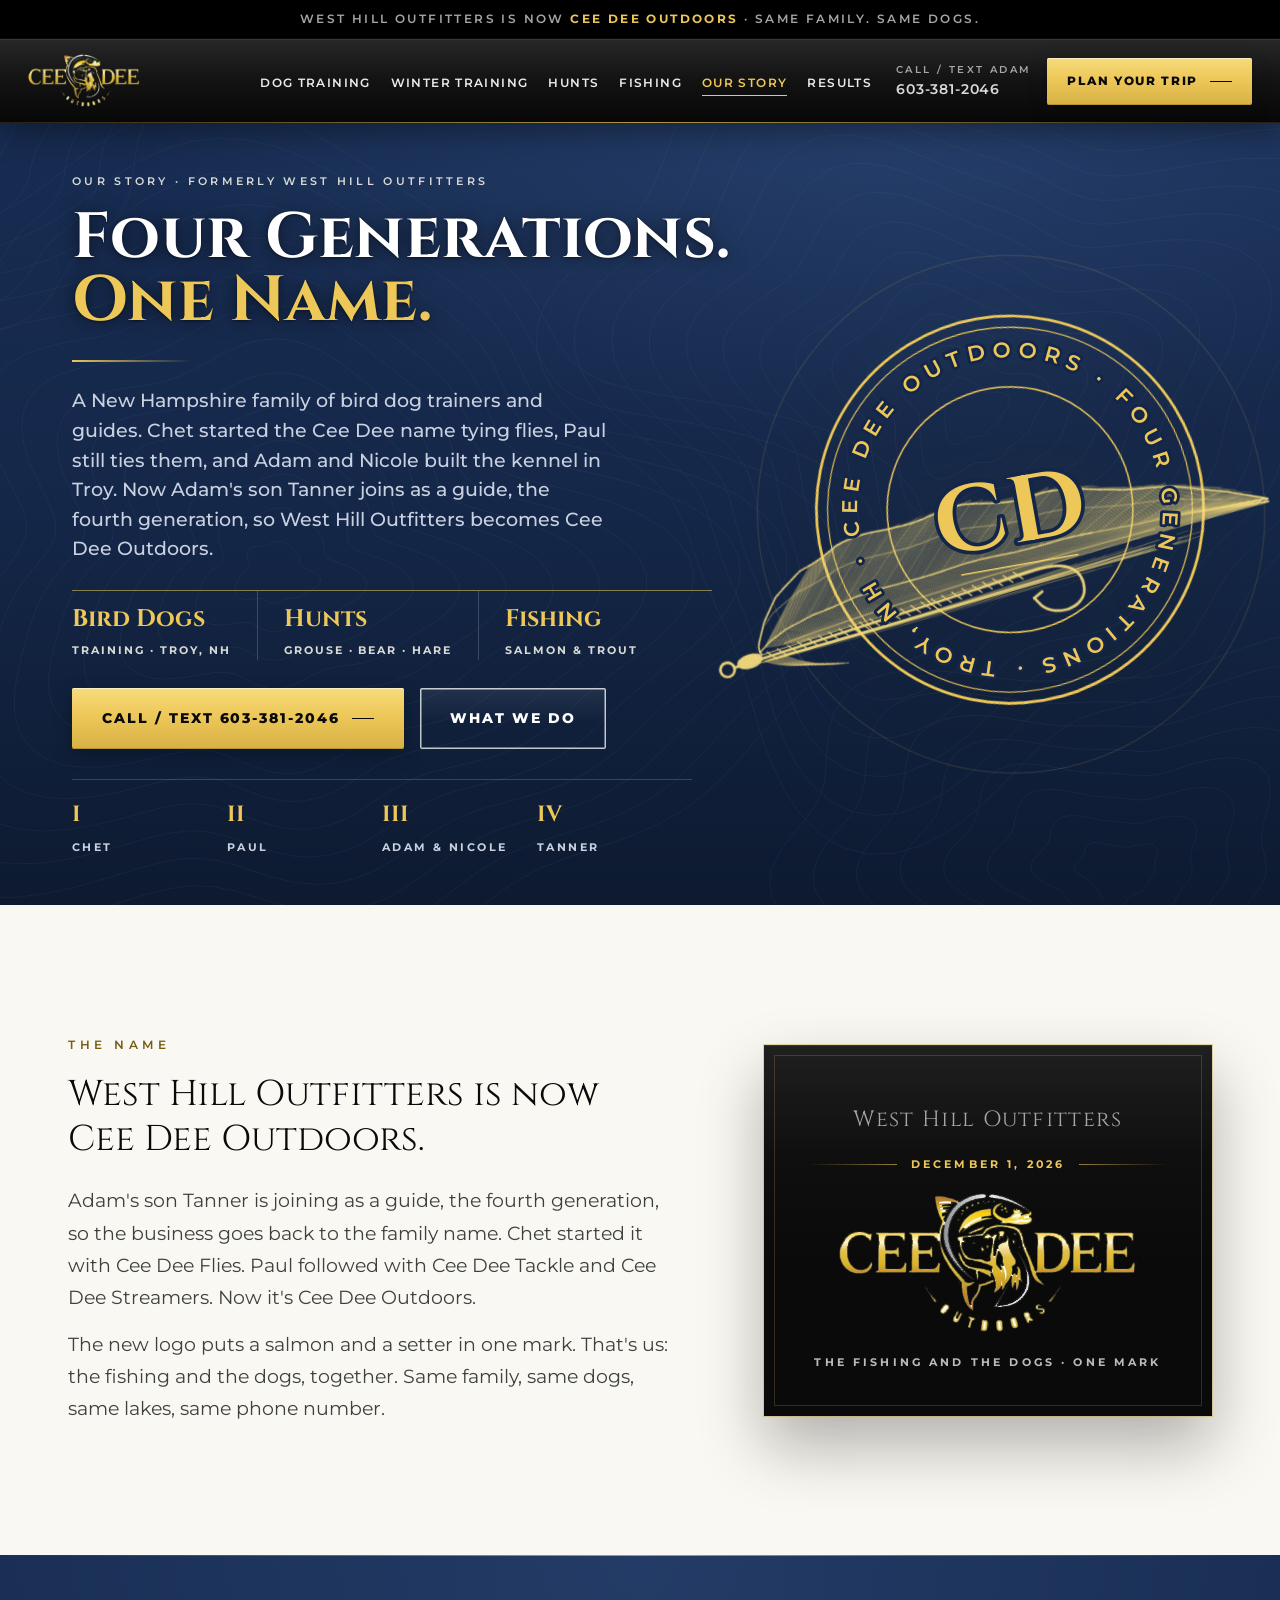
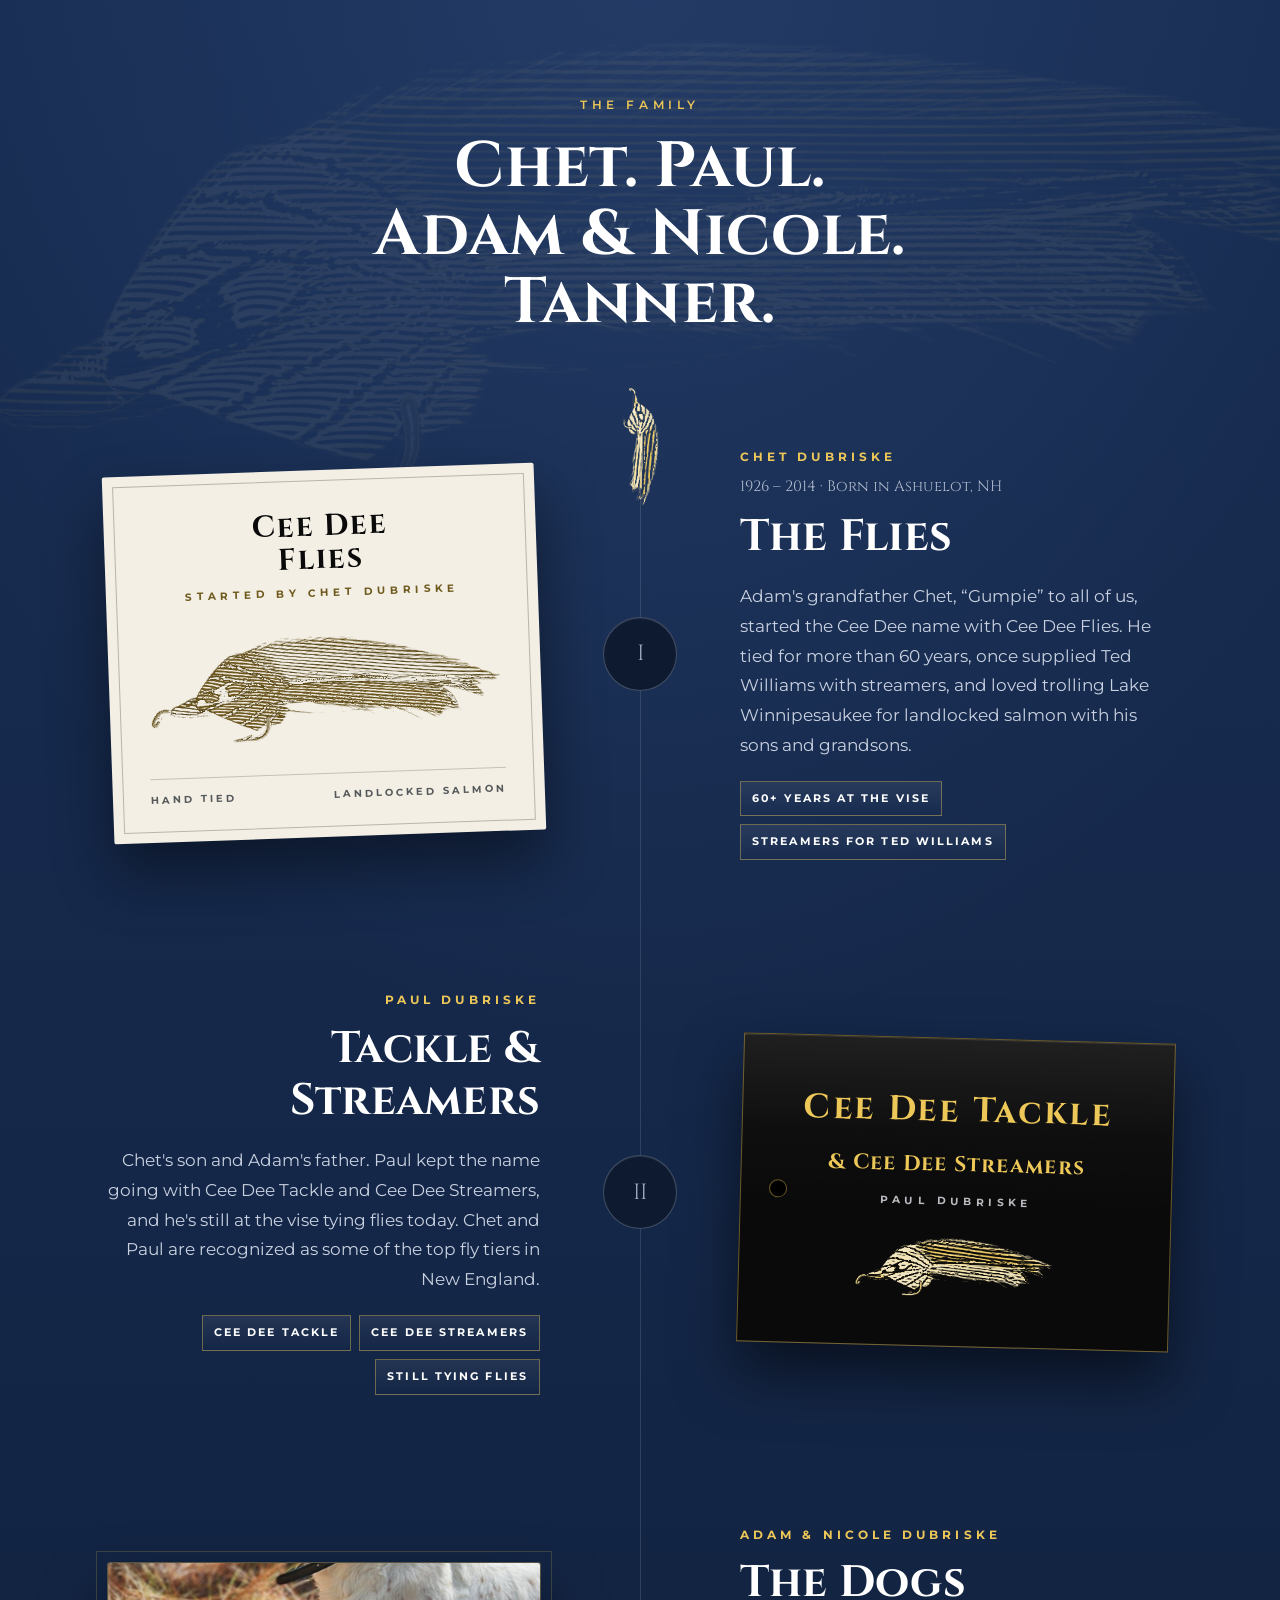
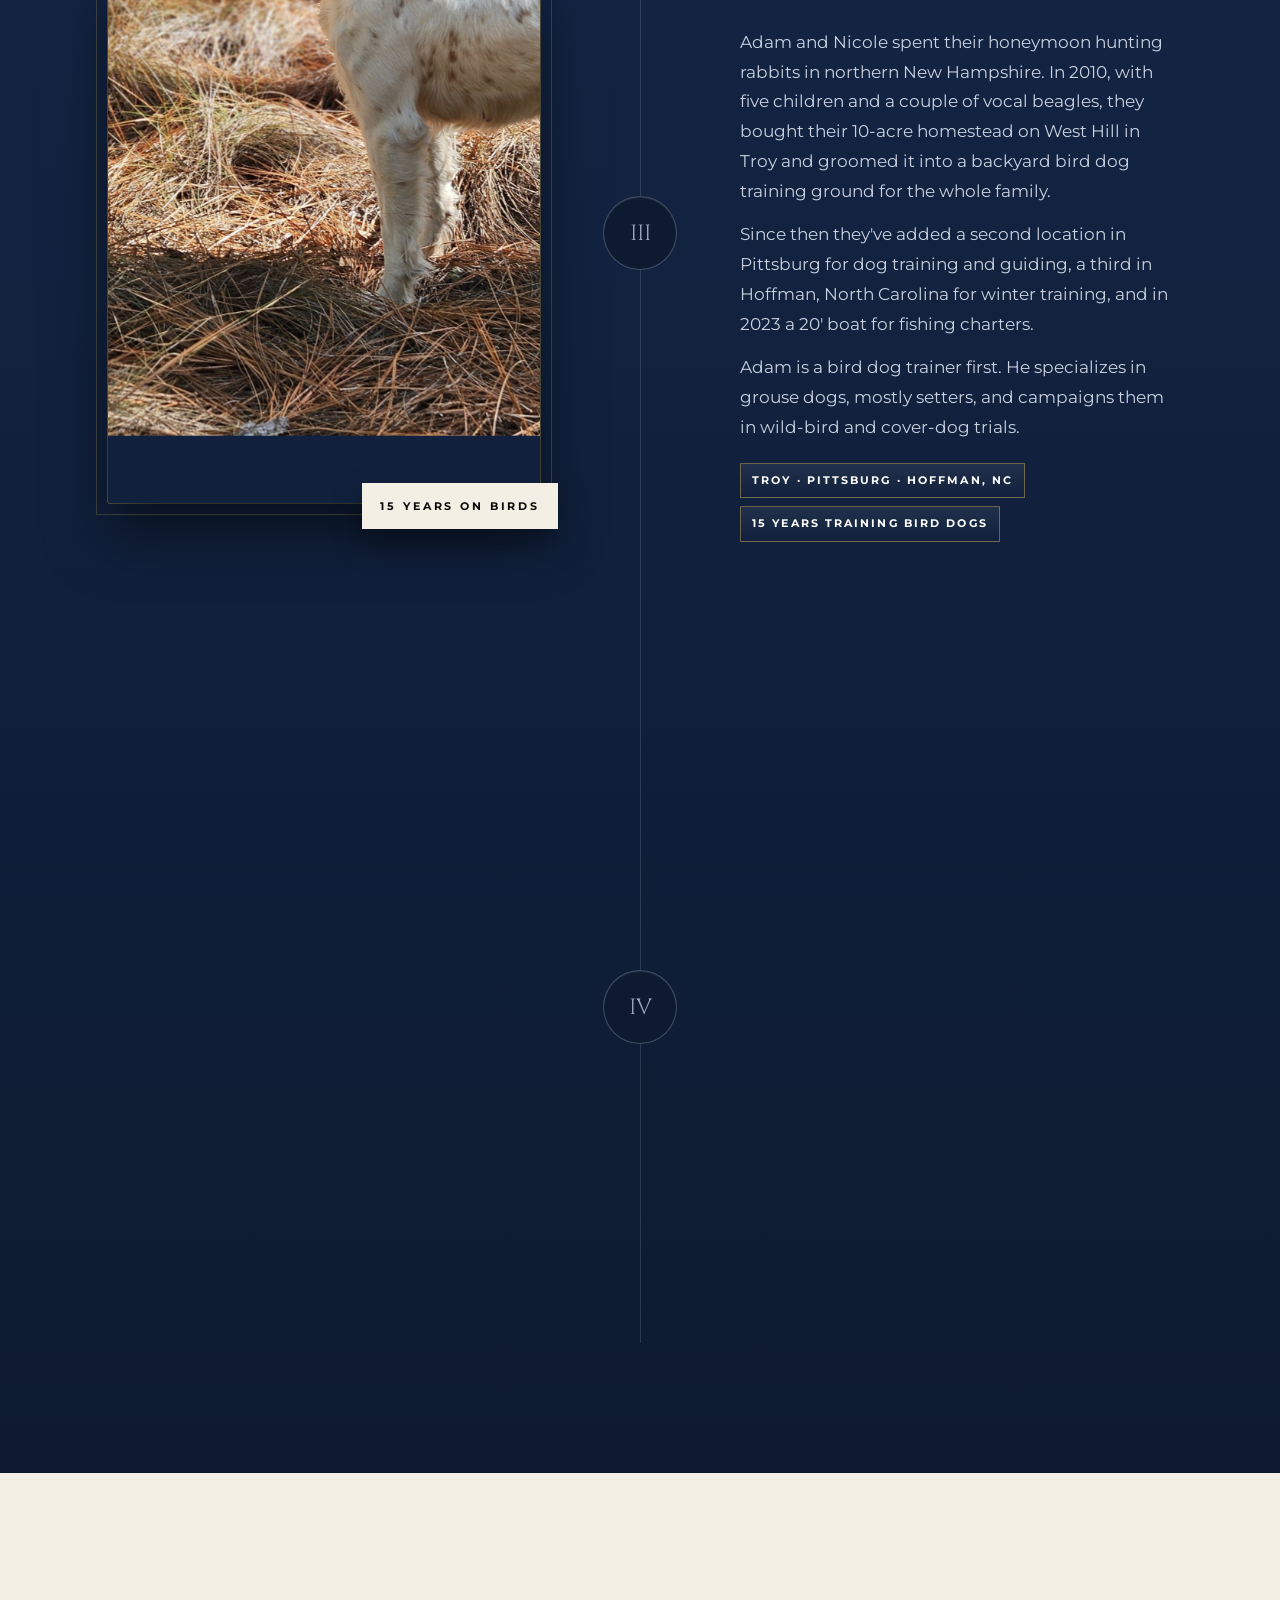
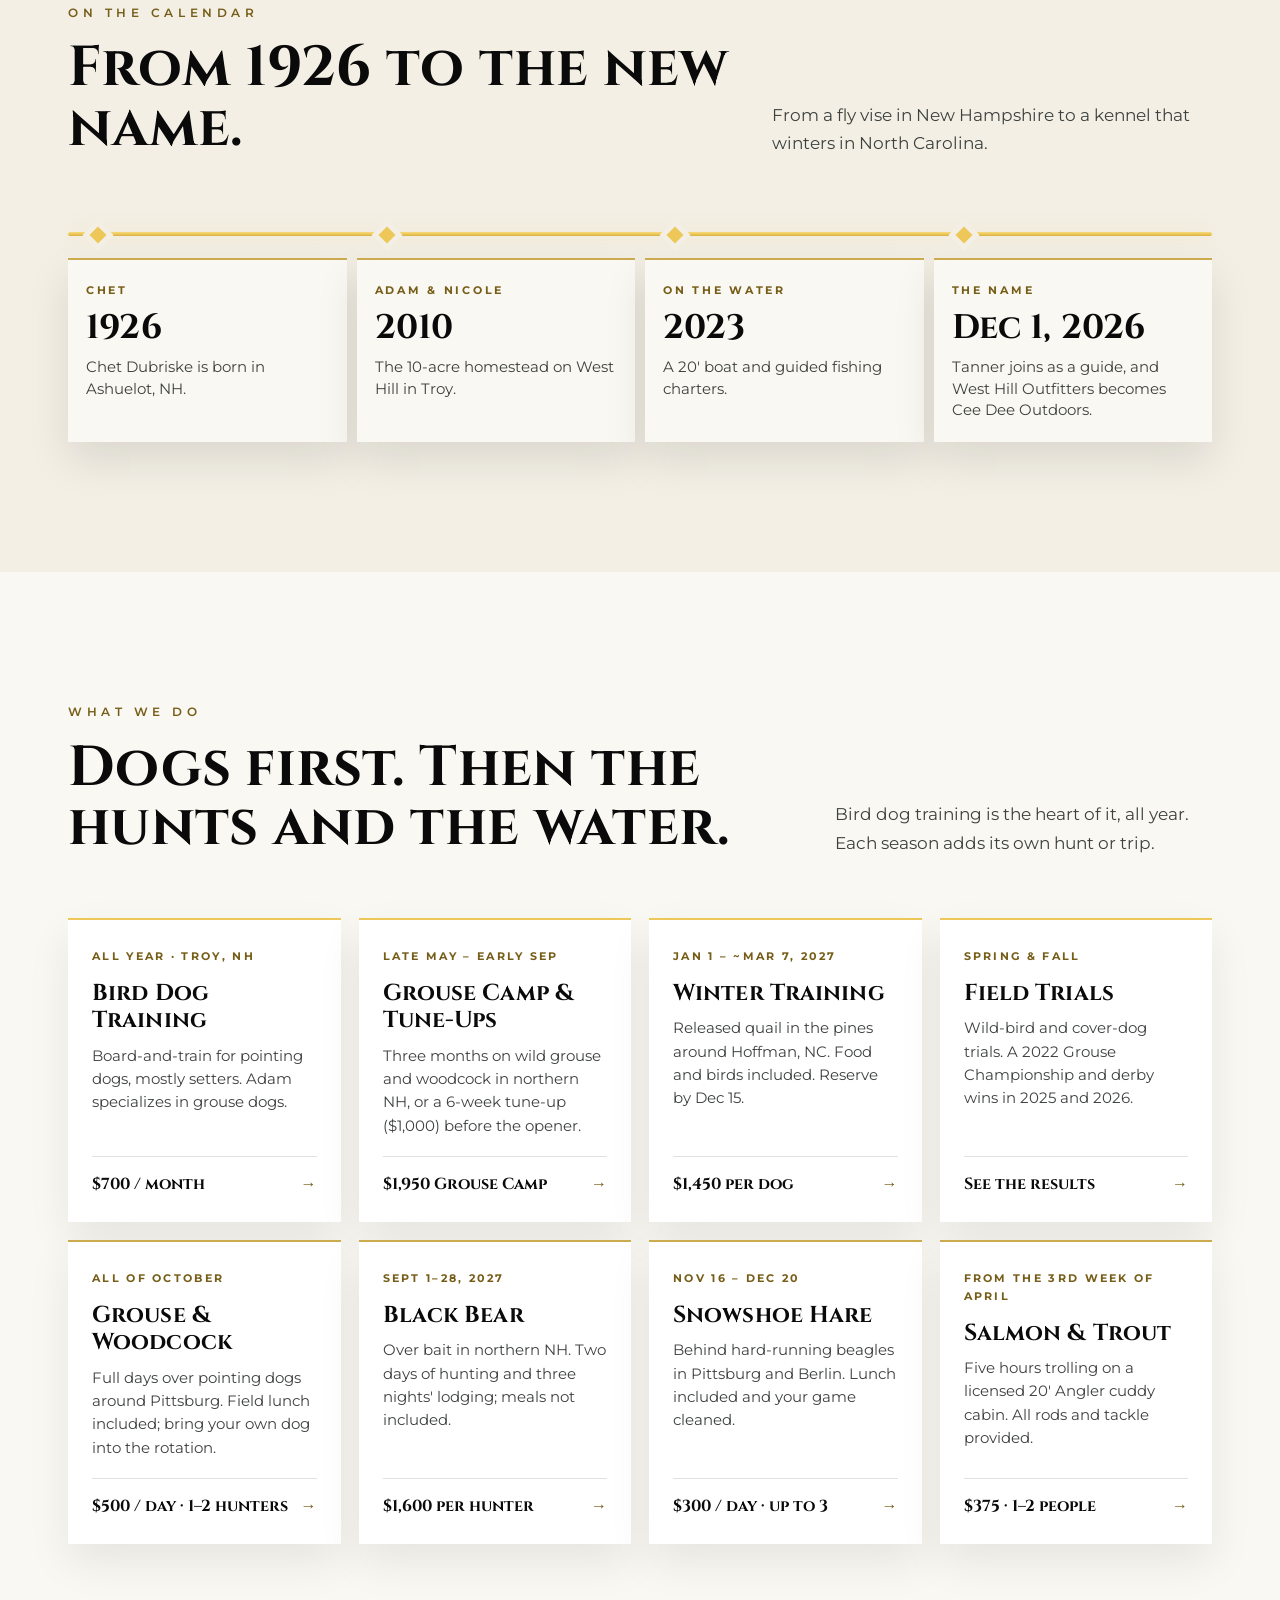
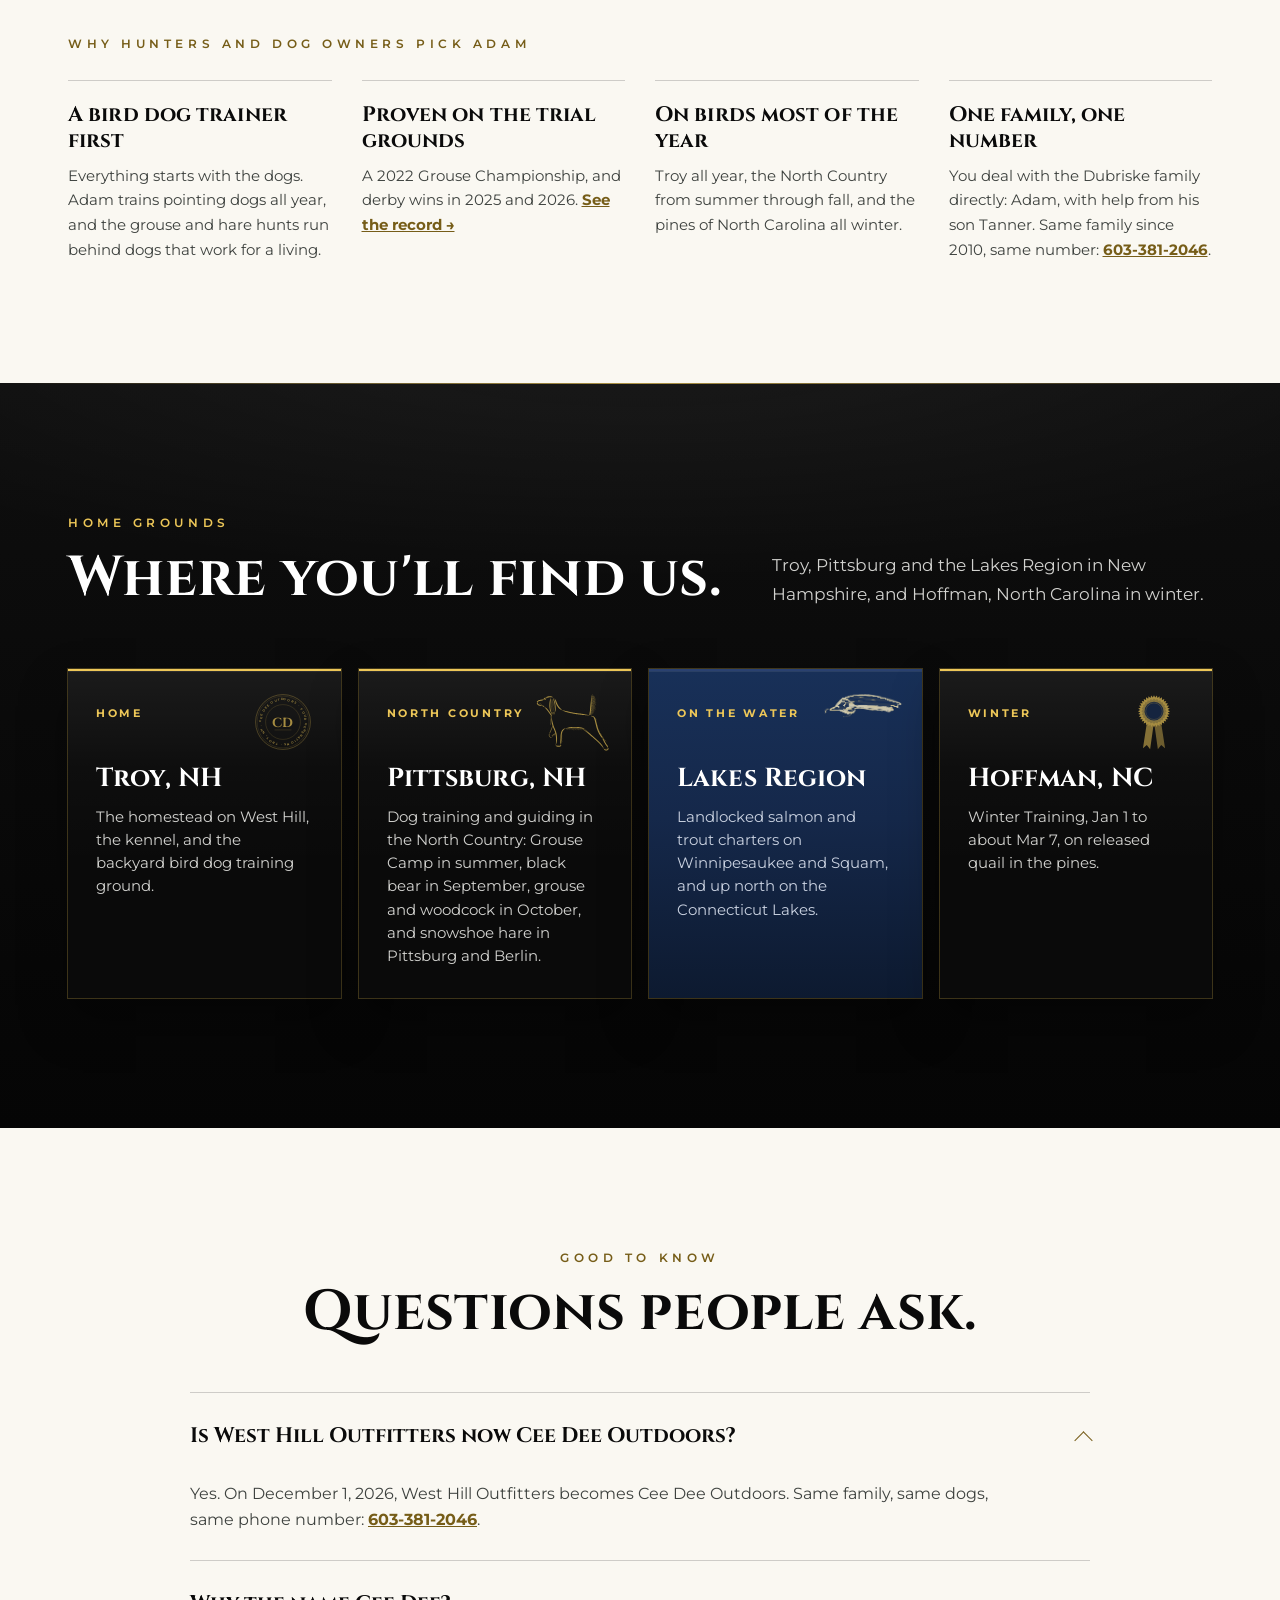
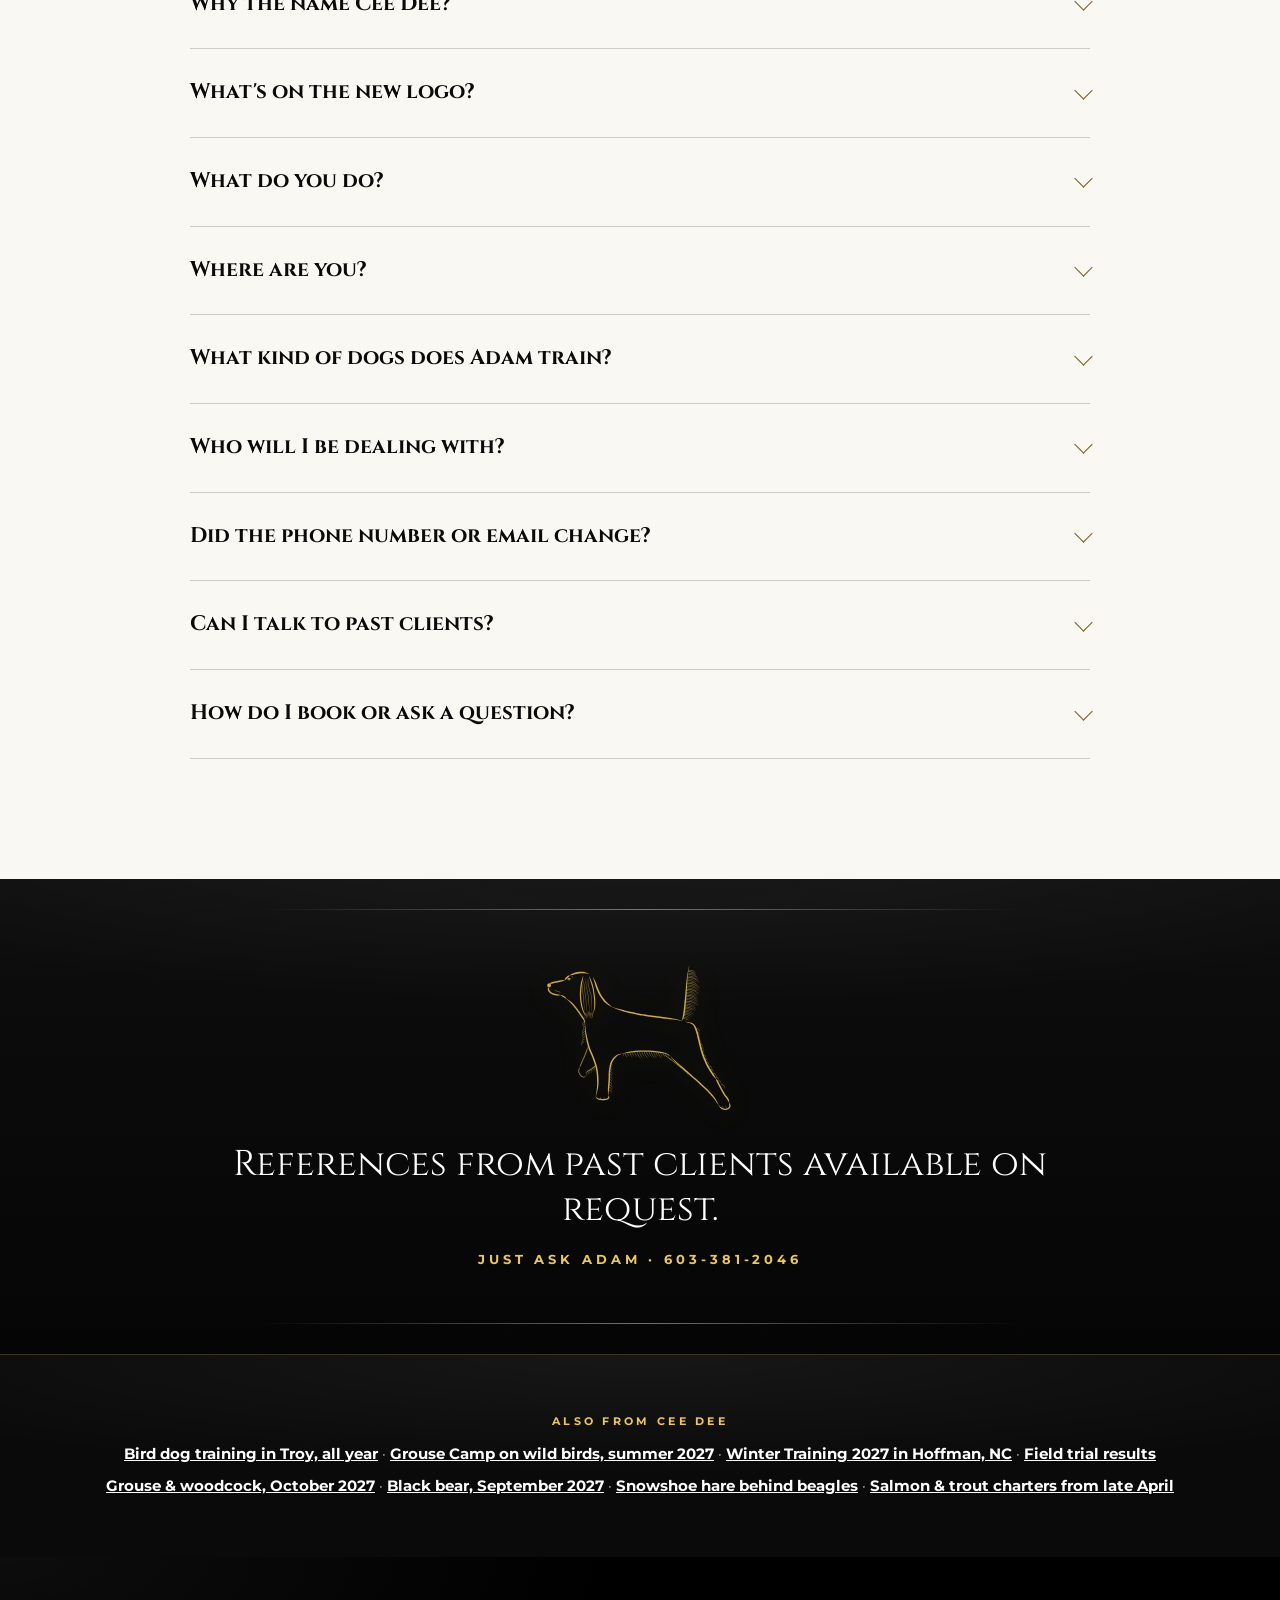
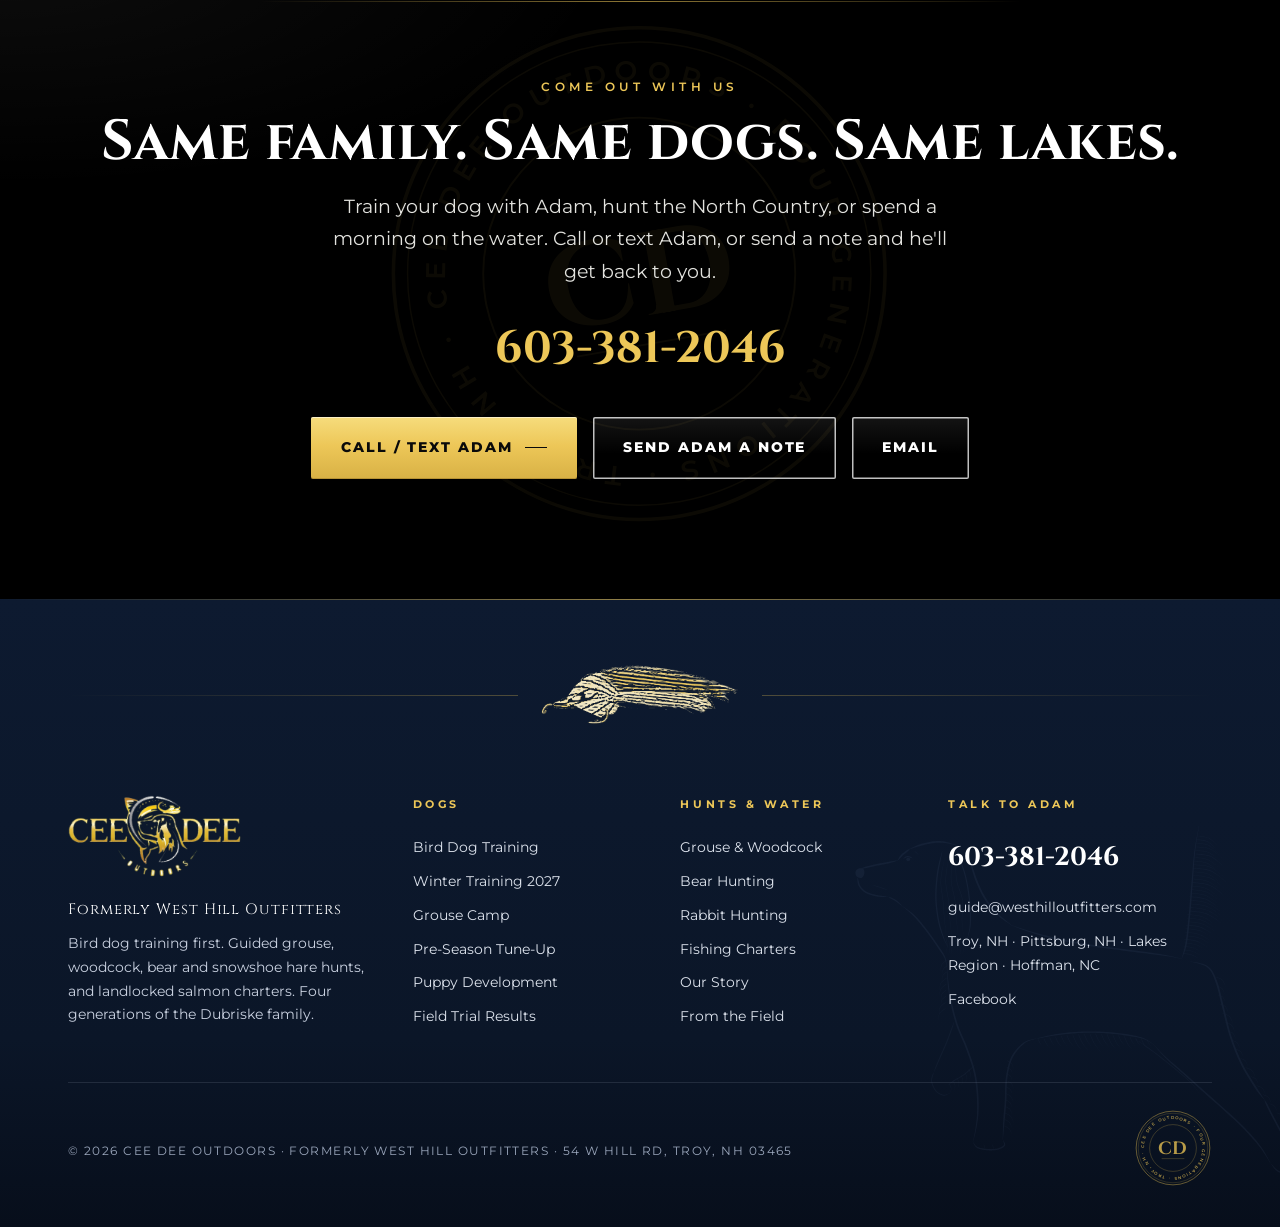
==== commit 871915f1: "About Us pass 13: family story per Adam (Nov 21) — Chet ('Gumpie') started Cee Dee Flies, Paul's Cee" ====
--- a/about-us.html
+++ b/about-us.html
@@ -1,6 +1,6 @@
 <!doctype html><html lang="en"><head><meta name="robots" content="noindex,nofollow"><meta charset="utf-8"><meta name="viewport" content="width=device-width,initial-scale=1">
 <title>Our Story: Four Generations | Cee Dee Outdoors (formerly West Hill Outfitters)</title>
-<meta name="description" content="Cee Dee Outdoors, formerly West Hill Outfitters: four generations of a New Hampshire outdoor family. Bird dog training in Troy, NH, grouse, woodcock, bear and snowshoe hare hunts in Pittsburg and Berlin, salmon and trout charters, and Winter Training in Hoffman, NC. Call or text Adam: 603-381-2046.">
+<meta name="description" content="Cee Dee Outdoors, formerly West Hill Outfitters: four generations of a New Hampshire outdoor family, from Chet's Cee Dee Flies to Adam and his son Tanner. Bird dog training in Troy, NH, grouse, woodcock, bear and snowshoe hare hunts in Pittsburg and Berlin, salmon and trout charters, and Winter Training in Hoffman, NC. Call or text Adam: 603-381-2046.">
 <link rel="stylesheet" href="assets/site.css"><link rel="stylesheet" href="assets/pages.css">
 <style>
 /* hero on navy: the name on the water. The CD seal is the picture, with the streamer fly through it */
@@ -102,7 +102,7 @@
 .a-faq{padding:120px 0}
 .a-faq .faq details p{line-height:1.65}
 .a-xlink{line-height:1.9}
-.a-xlink br{display:block;content:"";margin-top:4px}
+.a-xlink br{display:block;content:"";margin-top:4px}.a-xlink .xs{display:none}
 .come .num{display:block;width:max-content;margin:24px auto 0}
 @media (max-width:1100px){.a-svcs,.a-why ul{grid-template-columns:1fr 1fr}}
 @media (max-width:860px){
@@ -124,10 +124,29 @@
  .a-why{margin-top:60px}.a-why ul{grid-template-columns:1fr;gap:22px}
  .a-faq{padding:80px 0}
  .come .num{font-size:34px}
- .a-xlink{padding:44px 0}.a-xlink br{display:none}
+ .a-xlink{padding:44px 0}.a-xlink br{display:none}.a-xlink .xs{display:inline}
 }
 </style>
-<script type="application/ld+json">{"@context": "https://schema.org", "@type": "FAQPage", "mainEntity": [{"@type": "Question", "name": "Is West Hill Outfitters now Cee Dee Outdoors?", "acceptedAnswer": {"@type": "Answer", "text": "Yes. On December 1, 2026, West Hill Outfitters becomes Cee Dee Outdoors. Same family, same dogs, same phone number: 603-381-2046."}}, {"@type": "Question", "name": "Why the name Cee Dee?", "acceptedAnswer": {"@type": "Answer", "text": "It's the family's first name in the outdoors. Chet Dubriske founded Cee Dee Streamer Flies, and his son Paul carried it forward with Cee Dee Tackle. With Adam's son Tanner joining as a guide, the fourth generation, the business goes back to that name."}}, {"@type": "Question", "name": "What do you do?", "acceptedAnswer": {"@type": "Answer", "text": "Bird dog training first: board-and-train in Troy all year, Grouse Camp in summer, pre-season tune-ups, Winter Training in Hoffman, NC, and field trials. Then guided grouse and woodcock hunts in October, black bear in September, snowshoe hare from Nov 16 to Dec 20, and salmon and trout charters from the third week of April."}}, {"@type": "Question", "name": "Where are you?", "acceptedAnswer": {"@type": "Answer", "text": "Home base is the homestead and training grounds at 54 W Hill Rd in Troy, NH. Hunts are up north in Pittsburg and Berlin. Charters run on Lake Winnipesaukee, Squam Lake, Lake Francis, and First and Second Connecticut Lakes. Winter Training is in Hoffman, NC."}}, {"@type": "Question", "name": "What kind of dogs does Adam train?", "acceptedAnswer": {"@type": "Answer", "text": "Pointing dogs. Most are setters, and Adam specializes in grouse dogs. Call or text him to talk about yours."}}, {"@type": "Question", "name": "Who will I be dealing with?", "acceptedAnswer": {"@type": "Answer", "text": "The family. Adam trains and guides, with help from his son Tanner, and Adam and Nicole Dubriske have run the business since 2010."}}, {"@type": "Question", "name": "Did the phone number or email change?", "acceptedAnswer": {"@type": "Answer", "text": "No. Call or text 603-381-2046, and keep using guide@westhilloutfitters.com for now."}}, {"@type": "Question", "name": "Can I talk to past clients?", "acceptedAnswer": {"@type": "Answer", "text": "Yes. References from past clients are available on request. Just ask Adam."}}, {"@type": "Question", "name": "How do I book or ask a question?", "acceptedAnswer": {"@type": "Answer", "text": "Call or text Adam at 603-381-2046, email guide@westhilloutfitters.com, or send a note through the trip planner and he'll get back to you."}}]}</script>
+<style id="p13-about">
+/* Pass 13 (Nov 21, 2026): logo in the rename card, Paul's card, Adam's line on Tanner, Tanner at 8, phone facts labels */
+.rename .seal{display:none}.rename .a-logo{margin:4px auto 0;max-width:300px}.rename .a-logo img{display:block;width:100%;height:auto}
+.name .a-logo-l{margin-top:14px}
+.card-tag .t small{display:block;margin-top:6px;font-size:.62em;letter-spacing:.06em}
+.ch .a-q{margin:22px 0 0;padding:0;font-family:Cinzel,serif;font-size:21px;line-height:1.4;color:var(--goldb)}
+.ch .a-q cite{display:block;margin-top:8px;font-family:Montserrat,Arial,sans-serif;font-style:normal;font-size:10.5px;letter-spacing:.24em;text-transform:uppercase;font-weight:700;color:#AEB9CC}
+.ch .a-q cite:before{content:"— "}
+.ch .a-tan{margin:24px 0 0 auto;max-width:280px}
+.ch .a-tan img{display:block;width:100%;height:auto;border:1px solid rgba(237,199,88,.45);box-shadow:0 14px 30px rgba(0,0,0,.35)}
+.ch .a-tan figcaption{margin-top:9px;font-size:12.5px;line-height:1.45;color:#C9CED8;font-style:italic}
+.a-facts span i{font-style:normal}
+@media (max-width:860px){
+ .ch .a-tan{margin:22px 0 0}
+ .ch .a-q{font-size:19px}
+ .a-facts span i{display:block;height:0;overflow:hidden}
+ .rename .a-logo{max-width:250px}
+}
+</style>
+<script type="application/ld+json">{"@context": "https://schema.org", "@type": "FAQPage", "mainEntity": [{"@type": "Question", "name": "Is West Hill Outfitters now Cee Dee Outdoors?", "acceptedAnswer": {"@type": "Answer", "text": "Yes. On December 1, 2026, West Hill Outfitters becomes Cee Dee Outdoors. Same family, same dogs, same phone number: 603-381-2046."}}, {"@type": "Question", "name": "Why the name Cee Dee?", "acceptedAnswer": {"@type": "Answer", "text": "It's the family's name in the outdoors. Adam's grandfather Chet, “Gumpie” to all of us, started it with Cee Dee Flies. Adam's father Paul followed with Cee Dee Tackle and Cee Dee Streamers, and he still ties flies today. Now Adam's son Tanner is joining as a guide, the fourth generation, so the business goes back to that name."}}, {"@type": "Question", "name": "What's on the new logo?", "acceptedAnswer": {"@type": "Answer", "text": "A gold salmon curled around a setter's head, with CEE DEE across it and OUTDOORS below. The fishing and the dogs, in one mark."}}, {"@type": "Question", "name": "What do you do?", "acceptedAnswer": {"@type": "Answer", "text": "Bird dog training first: board-and-train in Troy all year, Grouse Camp in summer, pre-season tune-ups, Winter Training in Hoffman, NC, and field trials. Then guided grouse and woodcock hunts in October, black bear in September, snowshoe hare from Nov 16 to Dec 20, and salmon and trout charters from the third week of April."}}, {"@type": "Question", "name": "Where are you?", "acceptedAnswer": {"@type": "Answer", "text": "Home base is the homestead and training grounds at 54 W Hill Rd in Troy, NH. Hunts are up north in Pittsburg and Berlin. Charters run on Lake Winnipesaukee, Squam Lake, Lake Francis, and First and Second Connecticut Lakes. Winter Training is in Hoffman, NC."}}, {"@type": "Question", "name": "What kind of dogs does Adam train?", "acceptedAnswer": {"@type": "Answer", "text": "Pointing dogs. Most are setters, and Adam specializes in grouse dogs. Call or text him to talk about yours."}}, {"@type": "Question", "name": "Who will I be dealing with?", "acceptedAnswer": {"@type": "Answer", "text": "The family. Adam trains and guides, with help from his son Tanner, the fourth generation. Adam and Nicole Dubriske have run the business since 2010."}}, {"@type": "Question", "name": "Did the phone number or email change?", "acceptedAnswer": {"@type": "Answer", "text": "No. Call or text 603-381-2046, and keep using guide@westhilloutfitters.com for now."}}, {"@type": "Question", "name": "Can I talk to past clients?", "acceptedAnswer": {"@type": "Answer", "text": "Yes. References from past clients are available on request. Just ask Adam."}}, {"@type": "Question", "name": "How do I book or ask a question?", "acceptedAnswer": {"@type": "Answer", "text": "Call or text Adam at 603-381-2046, email guide@westhilloutfitters.com, or send a note through the trip planner and he'll get back to you."}}]}</script>
 
 </head><body>
 <div class="note-bar">West Hill Outfitters is now <b>Cee Dee Outdoors</b><span class="nb-x"> · Same family. Same dogs.</span></div>
@@ -214,8 +233,8 @@
  <div class="crumbs rv">Our story<span class="dk-only"> · Formerly West Hill Outfitters</span></div>
  <h1 class="shadow rv d1">Four Generations.<br><em>One Name.</em></h1>
  <div class="rv d2" style="width:120px;height:2px;margin:28px 0 24px;background:linear-gradient(90deg,#EDC758,rgba(237,199,88,0))"></div>
- <p class="sub rv d2" style="color:var(--navy-txt)">A New Hampshire family of bird dog trainers and guides. Chet tied the streamers, Paul carried the name, and Adam and Nicole built the kennel in Troy. Now Adam's son Tanner joins as a guide, the fourth generation, so West Hill Outfitters becomes Cee Dee Outdoors.</p>
- <div class="a-facts rv d2"><a href="dog-training.html"><b>Bird Dogs</b><span>Training · Troy, NH</span></a><a href="#what"><b>Hunts</b><span>Grouse · Bear · Hare</span></a><a href="fishing.html"><b>Fishing</b><span>Salmon &amp; Trout</span></a></div>
+ <p class="sub rv d2" style="color:var(--navy-txt)">A New Hampshire family of bird dog trainers and guides. Chet started the Cee Dee name tying flies, Paul still ties them, and Adam and Nicole built the kennel in Troy. Now Adam's son Tanner joins as a guide, the fourth generation, so West Hill Outfitters becomes Cee Dee Outdoors.</p>
+ <div class="a-facts rv d2"><a href="dog-training.html"><b>Bird Dogs</b><span>Training<i> · </i>Troy, NH</span></a><a href="#what"><b>Hunts</b><span>Grouse · Bear<i> · </i>Hare</span></a><a href="fishing.html"><b>Fishing</b><span>Salmon &amp; Trout</span></a></div>
  <div class="ctas rv d3"><a class="btn" href="tel:6033812046">Call / Text 603-381-2046</a><a class="btn ghost" href="#what">What We Do</a></div>
  <div class="gens rv d3"><a href="#chet"><b>I</b>Chet</a><a href="#paul"><b>II</b>Paul</a><a href="#adam"><b>III</b>Adam &amp; Nicole</a><a href="#tanner"><b>IV</b>Tanner</a></div>
 </div></section>
@@ -225,7 +244,8 @@
 <section class="s-paper name on-light"><div class="wrap split wide-l">
  <div><div class="eyebrow rv">The name</div>
   <p class="big-q rv d1">West Hill Outfitters is now Cee Dee Outdoors.</p>
-  <p class="lead rv d2">Adam's son Tanner is joining as a guide, the fourth generation. So the business goes back to the name the family started with: Chet's Cee Dee Streamer Flies, which Paul carried forward with Cee Dee Tackle. Same family, same dogs, same lakes, same phone number.</p></div>
+  <p class="lead rv d2">Adam's son Tanner is joining as a guide, the fourth generation, so the business goes back to the family name. Chet started it with Cee Dee Flies. Paul followed with Cee Dee Tackle and Cee Dee Streamers. Now it's Cee Dee Outdoors.</p>
+  <p class="lead rv d2 a-logo-l">The new logo puts a salmon and a setter in one mark. That's us: the fishing and the dogs, together. Same family, same dogs, same lakes, same phone number.</p></div>
  <div class="rv d1"><div class="rename"><div class="seal"><svg xmlns="http://www.w3.org/2000/svg" viewBox="0 0 220 220">
 <defs><path id="ring" d="M110,110 m-82,0 a82,82 0 1,1 164,0 a82,82 0 1,1 -164,0"/></defs>
 <circle cx="110" cy="110" r="104" fill="none" stroke="currentColor" stroke-width="1.5"/>
@@ -235,7 +255,7 @@
 <text x="110" y="128" text-anchor="middle" font-family="Cinzel,serif" font-weight="700" font-size="50" fill="currentColor" letter-spacing="1">CD</text>
 <path d="M78,140 L142,140" stroke="currentColor" stroke-width=".8"/>
 <path d="M150,86 L150,136 C150,150 134,152 132,140" fill="none" stroke="currentColor" stroke-width="2.2" stroke-linecap="round" opacity="0"/>
-</svg></div><div class="old">West Hill Outfitters</div><div class="arr"><span></span>December 1, 2026<span></span></div><div class="new">Cee Dee Outdoors</div><div class="tag">Same family · Same dogs · Same lakes</div></div></div>
+</svg></div><div class="old">West Hill Outfitters</div><div class="arr"><span></span>December 1, 2026<span></span></div><div class="new a-logo"><img src="assets/img/logo-reverse.png" width="919" height="443" alt="Cee Dee Outdoors logo: a gold salmon curled around a setter's head" decoding="async"></div><div class="tag">The fishing and the dogs · One mark</div></div></div>
 </div></section>
 
 <section class="story"><div class="wm" aria-hidden="true"><img class="flyimg" src="assets/img/fly/fly-engraved-hero.png" srcset="assets/img/fly/fly-engraved-hero.png 1x, assets/img/fly/fly-engraved-hero@2x.png 2x" width="1440" height="474" alt="" decoding="async"></div><div class="wrap">
@@ -243,16 +263,16 @@
  <div class="tl">
   <div class="prog"></div><div class="marker"><img class="flyimg" src="assets/img/fly/fly-engraved-divider-sm.png" srcset="assets/img/fly/fly-engraved-divider-sm.png 1x, assets/img/fly/fly-engraved-divider-sm@2x.png 2x" width="160" height="53" alt="" decoding="async"></div>
   <div class="ch l" id="chet">
-   <div class="art rv"><div class="card-fly"><div class="t">Cee Dee<br>Streamer Flies</div><div class="st">Founded by Chet Dubriske</div><div class="fly"><img class="flyimg" src="assets/img/fly/fly-engraved-card-onlight.png" srcset="assets/img/fly/fly-engraved-card-onlight.png 1x, assets/img/fly/fly-engraved-card-onlight@2x.png 2x" width="500" height="165" alt="" decoding="async"></div><div class="ft"><span>Hand tied</span><span>Landlocked salmon</span></div></div></div>
+   <div class="art rv"><div class="card-fly"><div class="t">Cee Dee<br>Flies</div><div class="st">Started by Chet Dubriske</div><div class="fly"><img class="flyimg" src="assets/img/fly/fly-engraved-card-onlight.png" srcset="assets/img/fly/fly-engraved-card-onlight.png 1x, assets/img/fly/fly-engraved-card-onlight@2x.png 2x" width="500" height="165" alt="" decoding="async"></div><div class="ft"><span>Hand tied</span><span>Landlocked salmon</span></div></div></div>
    <div class="num">I</div>
-   <div class="txt rv d1"><div class="who">Chet Dubriske</div><div class="yrs">1926 – 2014 · Born in Ashuelot, NH</div><h3>The Streamers</h3><p>Chet tied flies for more than 60 years and founded Cee Dee Streamer Flies. He once supplied Ted Williams with streamers, and he loved trolling Lake Winnipesaukee for landlocked salmon with his sons and grandsons.</p>
+   <div class="txt rv d1"><div class="who">Chet Dubriske</div><div class="yrs">1926 – 2014 · Born in Ashuelot, NH</div><h3>The Flies</h3><p>Adam's grandfather Chet, “Gumpie” to all of us, started the Cee Dee name with Cee Dee Flies. He tied for more than 60 years, once supplied Ted Williams with streamers, and loved trolling Lake Winnipesaukee for landlocked salmon with his sons and grandsons.</p>
     <div class="facts"><span>60+ years at the vise</span><span>Streamers for Ted Williams</span></div></div>
   </div>
   <div class="ch r" id="paul">
-   <div class="txt rv"><div class="who">Paul Dubriske</div><h3>The Tackle</h3><p>Chet's son and Adam's father, Paul carried the name forward with Cee Dee Tackle. Chet and Paul are recognized as some of the top fly tiers in New England.</p>
-    <div class="facts"><span>Cee Dee Tackle</span></div></div>
+   <div class="txt rv"><div class="who">Paul Dubriske</div><h3>Tackle &amp; Streamers</h3><p>Chet's son and Adam's father. Paul kept the name going with Cee Dee Tackle and Cee Dee Streamers, and he's still at the vise tying flies today. Chet and Paul are recognized as some of the top fly tiers in New England.</p>
+    <div class="facts"><span>Cee Dee Tackle</span><span>Cee Dee Streamers</span><span>Still tying flies</span></div></div>
    <div class="num">II</div>
-   <div class="art rv d1"><div class="card-tag"><div class="t">Cee Dee Tackle</div><div class="st">Paul Dubriske</div><div class="row"><img class="flyimg" src="assets/img/fly/fly-engraved-divider.png" srcset="assets/img/fly/fly-engraved-divider.png 1x, assets/img/fly/fly-engraved-divider@2x.png 2x" width="300" height="99" alt="" decoding="async"></div></div></div>
+   <div class="art rv d1"><div class="card-tag"><div class="t">Cee Dee Tackle<br><small>&amp; Cee Dee Streamers</small></div><div class="st">Paul Dubriske</div><div class="row"><img class="flyimg" src="assets/img/fly/fly-engraved-divider.png" srcset="assets/img/fly/fly-engraved-divider.png 1x, assets/img/fly/fly-engraved-divider@2x.png 2x" width="300" height="99" alt="" decoding="async"></div></div></div>
   </div>
   <div class="ch l" id="adam">
    <div class="art rv"><div class="photo-art"><div class="ph"><img alt="Orange and white English setter in an orange collar, standing in the pines" data-par=".06" src="assets/img/setter-head.jpg" style="object-position:40% 30%"></div><div class="note">15 years on birds</div></div></div>
@@ -264,6 +284,8 @@
   </div>
   <div class="ch r" id="tanner">
    <div class="txt rv"><div class="who">Tanner Dubriske</div><h3>The Next Generation</h3><p>Adam's son Tanner is joining Cee Dee Outdoors as a guide. He already helps Adam with the dogs, Winter Training included. He is the fourth generation, and the reason the family name is back on the door.</p>
+    <blockquote class="a-q">“Tanner's passion for the outdoors is second to none.”<cite>Adam</cite></blockquote>
+    <figure class="a-tan"><picture><source srcset="assets/img/tanner-age8-grouse.webp" type="image/webp"><img src="assets/img/tanner-age8-grouse.jpg" width="560" height="272" loading="lazy" decoding="async" alt="Tanner at age 8 in a blaze orange vest and fur hat, holding his first grouse and his .410"></picture><figcaption>Tanner, age 8, in the grouse woods with his&nbsp;.410</figcaption></figure>
     <div class="facts"><span>Guide · Generation IV</span></div></div>
    <div class="num">IV</div>
    <div class="art rv d1"><div class="photo-art"><div class="ph"><img alt="Tricolor English setter standing in tall grass under the pines" data-par=".06" src="assets/img/tricolor.jpg" style="object-position:38% 50%"></div><div class="note">Generation IV</div></div></div>
@@ -473,11 +495,12 @@
  <div style="text-align:center"><div class="eyebrow rv">Good to know</div><h2 class="rv d1" style="margin-top:14px">Questions people ask.</h2></div>
  <div class="faq rv d1">
   <details open><summary>Is West Hill Outfitters now Cee Dee Outdoors?</summary><p>Yes. On December 1, 2026, West Hill Outfitters becomes Cee Dee Outdoors. Same family, same dogs, same phone number: <a href="tel:6033812046" style="color:#765D18;font-weight:700">603-381-2046</a>.</p></details>
-  <details><summary>Why the name Cee Dee?</summary><p>It's the family's first name in the outdoors. Chet Dubriske founded Cee Dee Streamer Flies, and his son Paul carried it forward with Cee Dee Tackle. With Adam's son Tanner joining as a guide, the fourth generation, the business goes back to that name.</p></details>
+  <details><summary>Why the name Cee Dee?</summary><p>It's the family's name in the outdoors. Adam's grandfather Chet, “Gumpie” to all of us, started it with Cee Dee Flies. Adam's father Paul followed with Cee Dee Tackle and Cee Dee Streamers, and he still ties flies today. Now Adam's son Tanner is joining as a guide, the fourth generation, so the business goes back to that name.</p></details>
+  <details><summary>What's on the new logo?</summary><p>A gold salmon curled around a setter's head, with CEE DEE across it and OUTDOORS below. The fishing and the dogs, in one mark.</p></details>
   <details><summary>What do you do?</summary><p>Bird dog training first: board-and-train in Troy all year, Grouse Camp in summer, pre-season tune-ups, Winter Training in Hoffman, NC, and field trials. Then guided grouse and woodcock hunts in October, black bear in September, snowshoe hare from Nov 16 to Dec 20, and salmon and trout charters from the third week of April.</p></details>
   <details><summary>Where are you?</summary><p>Home base is the homestead and training grounds at 54 W Hill Rd in Troy, NH. Hunts are up north in Pittsburg and Berlin. Charters run on Lake Winnipesaukee, Squam Lake, Lake Francis, and First and Second Connecticut Lakes. Winter Training is in Hoffman, NC.</p></details>
   <details><summary>What kind of dogs does Adam train?</summary><p>Pointing dogs. Most are setters, and Adam specializes in grouse dogs. Call or text him to talk about yours.</p></details>
-  <details><summary>Who will I be dealing with?</summary><p>The family. Adam trains and guides, with help from his son Tanner, and Adam and Nicole Dubriske have run the business since 2010.</p></details>
+  <details><summary>Who will I be dealing with?</summary><p>The family. Adam trains and guides, with help from his son Tanner, the fourth generation. Adam and Nicole Dubriske have run the business since 2010.</p></details>
   <details><summary>Did the phone number or email change?</summary><p>No. Call or text <a href="tel:6033812046" style="color:#765D18;font-weight:700">603-381-2046</a>, and keep using <a href="mailto:guide@westhilloutfitters.com" style="color:#765D18;font-weight:700">guide@westhilloutfitters.com</a> for now.</p></details>
   <details><summary>Can I talk to past clients?</summary><p>Yes. References from past clients are available on request. Just ask Adam.</p></details>
   <details><summary>How do I book or ask a question?</summary><p>Call or text Adam at <a href="tel:6033812046" style="color:#765D18;font-weight:700">603-381-2046</a>, email <a href="mailto:guide@westhilloutfitters.com" style="color:#765D18;font-weight:700">guide@westhilloutfitters.com</a>, or send a note through the <a href="home.html#plan" style="color:#765D18;font-weight:700">trip planner</a> and he'll get back to you.</p></details>
@@ -624,7 +647,7 @@
 <path opacity=".62" d="M302.4,336.6 L301.8,336.8 L301.0,336.9 L300.1,337.2 L299.3,337.6 L298.4,338.2 L297.5,338.9 L296.6,339.6 L295.7,340.4 L294.8,341.2 L293.9,342.0 L293.0,342.9 L292.3,343.8 L291.6,344.7 L291.1,345.6 L290.6,346.5 L290.3,347.6 L290.0,348.6 L289.8,349.7 L289.7,350.8 L289.6,352.0 L289.5,353.1 L289.5,354.1 L289.5,355.2 L289.5,356.1 L289.5,357.0 L289.5,357.8 L289.5,358.4 L289.5,359.0 L289.8,359.0 L289.9,358.5 L290.0,357.8 L290.1,357.0 L290.3,356.2 L290.4,355.2 L290.6,354.2 L290.7,353.2 L291.0,352.1 L291.2,351.1 L291.4,350.1 L291.7,349.1 L292.1,348.2 L292.5,347.4 L292.9,346.6 L293.4,346.0 L294.0,345.2 L294.7,344.5 L295.5,343.8 L296.4,343.0 L297.3,342.3 L298.2,341.6 L299.1,340.9 L299.9,340.3 L300.8,339.7 L301.4,339.0 L302.0,338.2 L302.3,337.5 L302.6,336.9Z"/>
 <path opacity=".62" d="M301.9,347.9 L301.2,348.0 L300.4,348.2 L299.5,348.5 L298.6,349.0 L297.6,349.7 L296.7,350.4 L295.7,351.2 L294.7,352.0 L293.7,352.9 L292.7,353.8 L291.8,354.7 L291.0,355.7 L290.3,356.7 L289.7,357.6 L289.2,358.7 L288.8,359.8 L288.5,360.9 L288.3,362.1 L288.2,363.3 L288.0,364.5 L288.0,365.7 L287.9,366.9 L287.9,368.0 L287.9,369.0 L287.9,370.0 L287.9,370.8 L287.9,371.5 L287.9,372.1 L288.2,372.2 L288.3,371.6 L288.4,370.9 L288.6,370.0 L288.7,369.1 L288.8,368.1 L289.0,367.0 L289.2,365.8 L289.4,364.7 L289.6,363.6 L289.9,362.5 L290.3,361.4 L290.6,360.4 L291.0,359.5 L291.5,358.7 L292.0,357.9 L292.7,357.2 L293.5,356.4 L294.3,355.6 L295.3,354.8 L296.2,354.0 L297.2,353.2 L298.2,352.4 L299.1,351.7 L300.1,351.1 L300.8,350.3 L301.4,349.5 L301.8,348.8 L302.1,348.1Z"/>
 <circle cx="233" cy="74" r="3.4"/><path d="M136,99 C136,92 143,89 150,91 C154,95 153,104 148,108 C141,110 136,106 136,99Z"/></svg></div><p class="q rv">References from past clients available on request.</p><p class="s rv d1">Just ask Adam · <a href="tel:6033812046">603-381-2046</a></p></div></section>
-<section class="xlink a-xlink"><div class="wrap"><b>Also from Cee Dee</b><a href="dog-training.html">Bird dog training in Troy, all year</a> · <a href="dog-training.html#grouse-camp">Grouse Camp on wild birds, summer 2027</a> · <a href="winter-training.html">Winter Training 2027 in Hoffman, NC</a> · <a href="trialing.html">Field trial results</a><br><a href="grouse-and-woodcock-hunting.html#list">Grouse &amp; woodcock, October 2027</a> · <a href="bear-hunting.html">Black bear, September 2027</a> · <a href="rabbit-hunting.html">Snowshoe hare behind beagles</a> · <a href="fishing.html">Salmon &amp; trout charters from late April</a></div></section>
+<section class="xlink a-xlink"><div class="wrap"><b>Also from Cee Dee</b><a href="dog-training.html">Bird dog training in Troy, all year</a> · <a href="dog-training.html#grouse-camp">Grouse Camp on wild birds, summer 2027</a> · <a href="winter-training.html">Winter Training 2027 in Hoffman, NC</a> · <a href="trialing.html">Field trial results</a><span class="xs"> · </span><br><a href="grouse-and-woodcock-hunting.html#list">Grouse &amp; woodcock, October 2027</a> · <a href="bear-hunting.html">Black bear, September 2027</a> · <a href="rabbit-hunting.html">Snowshoe hare behind beagles</a> · <a href="fishing.html">Salmon &amp; trout charters from late April</a></div></section>
 <section class="s-deep call-band come"><div class="wm-seal" aria-hidden="true"><svg xmlns="http://www.w3.org/2000/svg" viewBox="0 0 220 220">
 <defs><path id="ring" d="M110,110 m-82,0 a82,82 0 1,1 164,0 a82,82 0 1,1 -164,0"/></defs>
 <circle cx="110" cy="110" r="104" fill="none" stroke="currentColor" stroke-width="1.5"/>
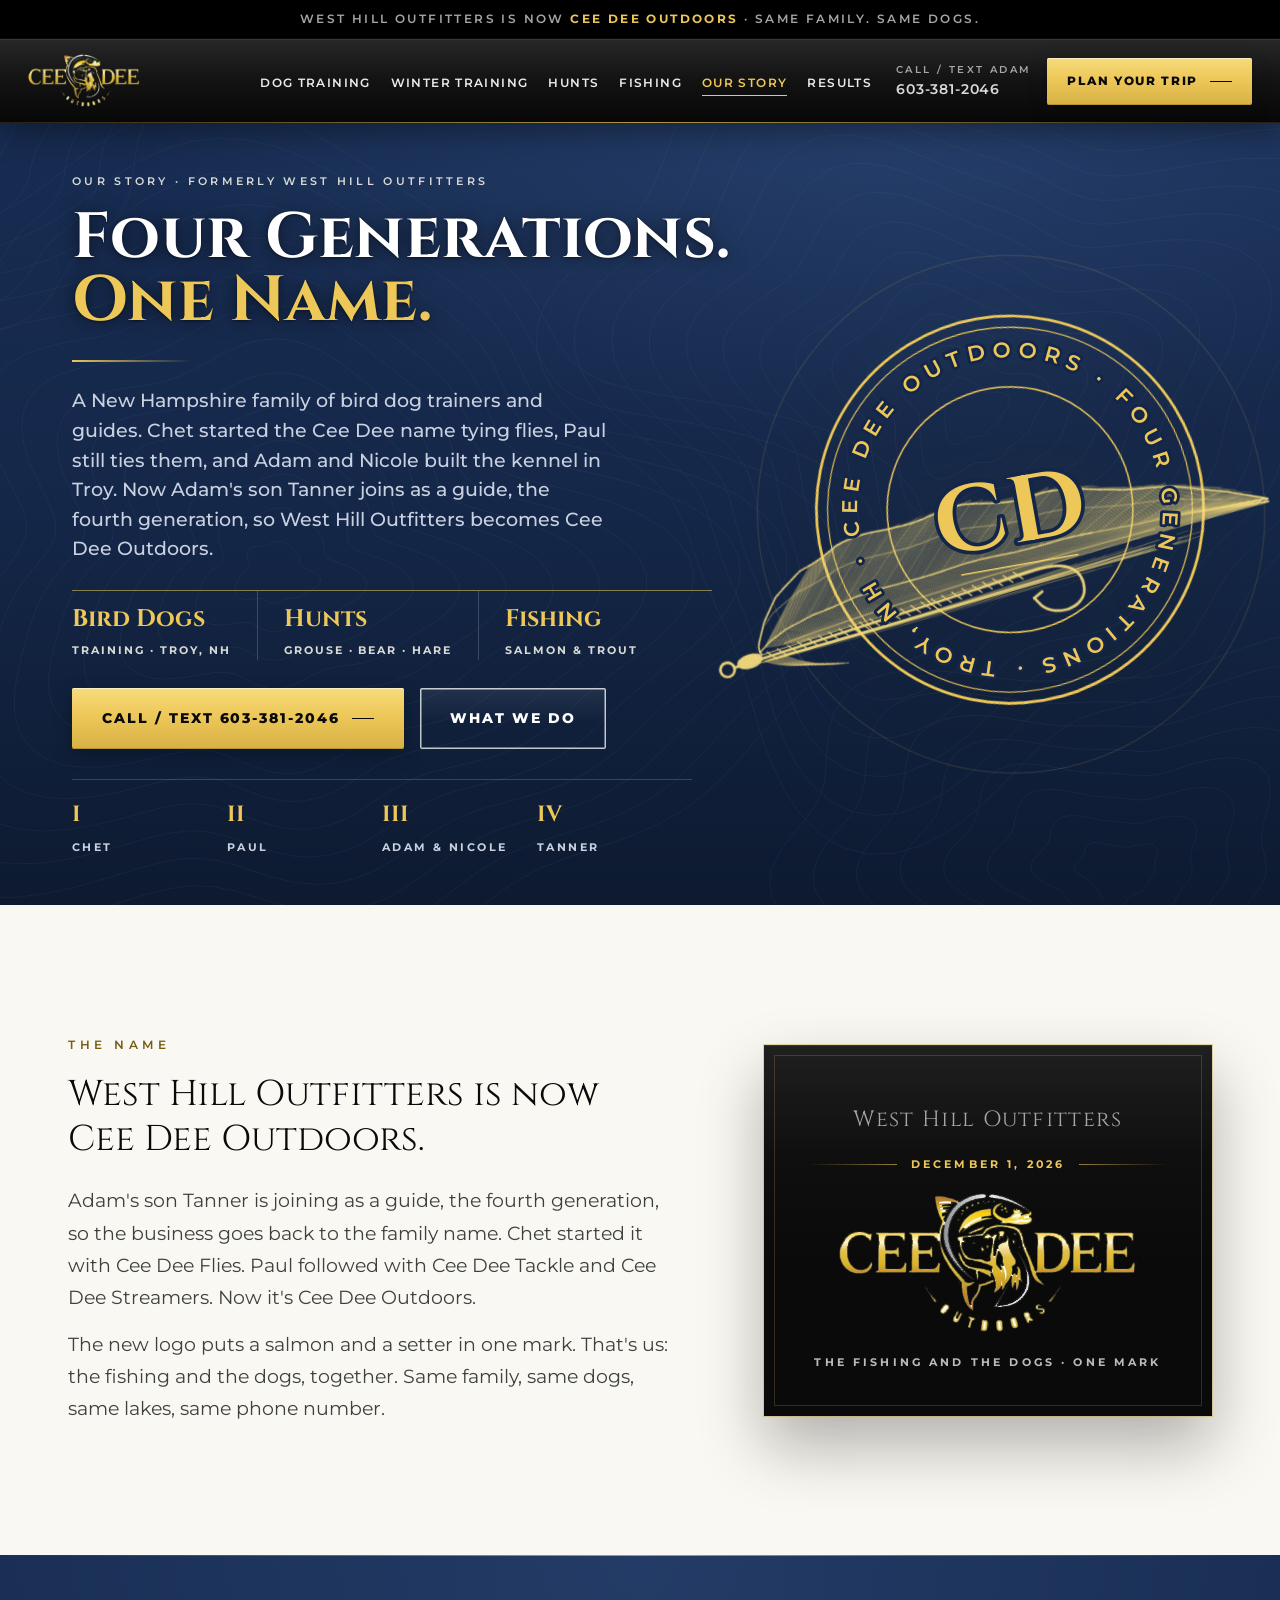
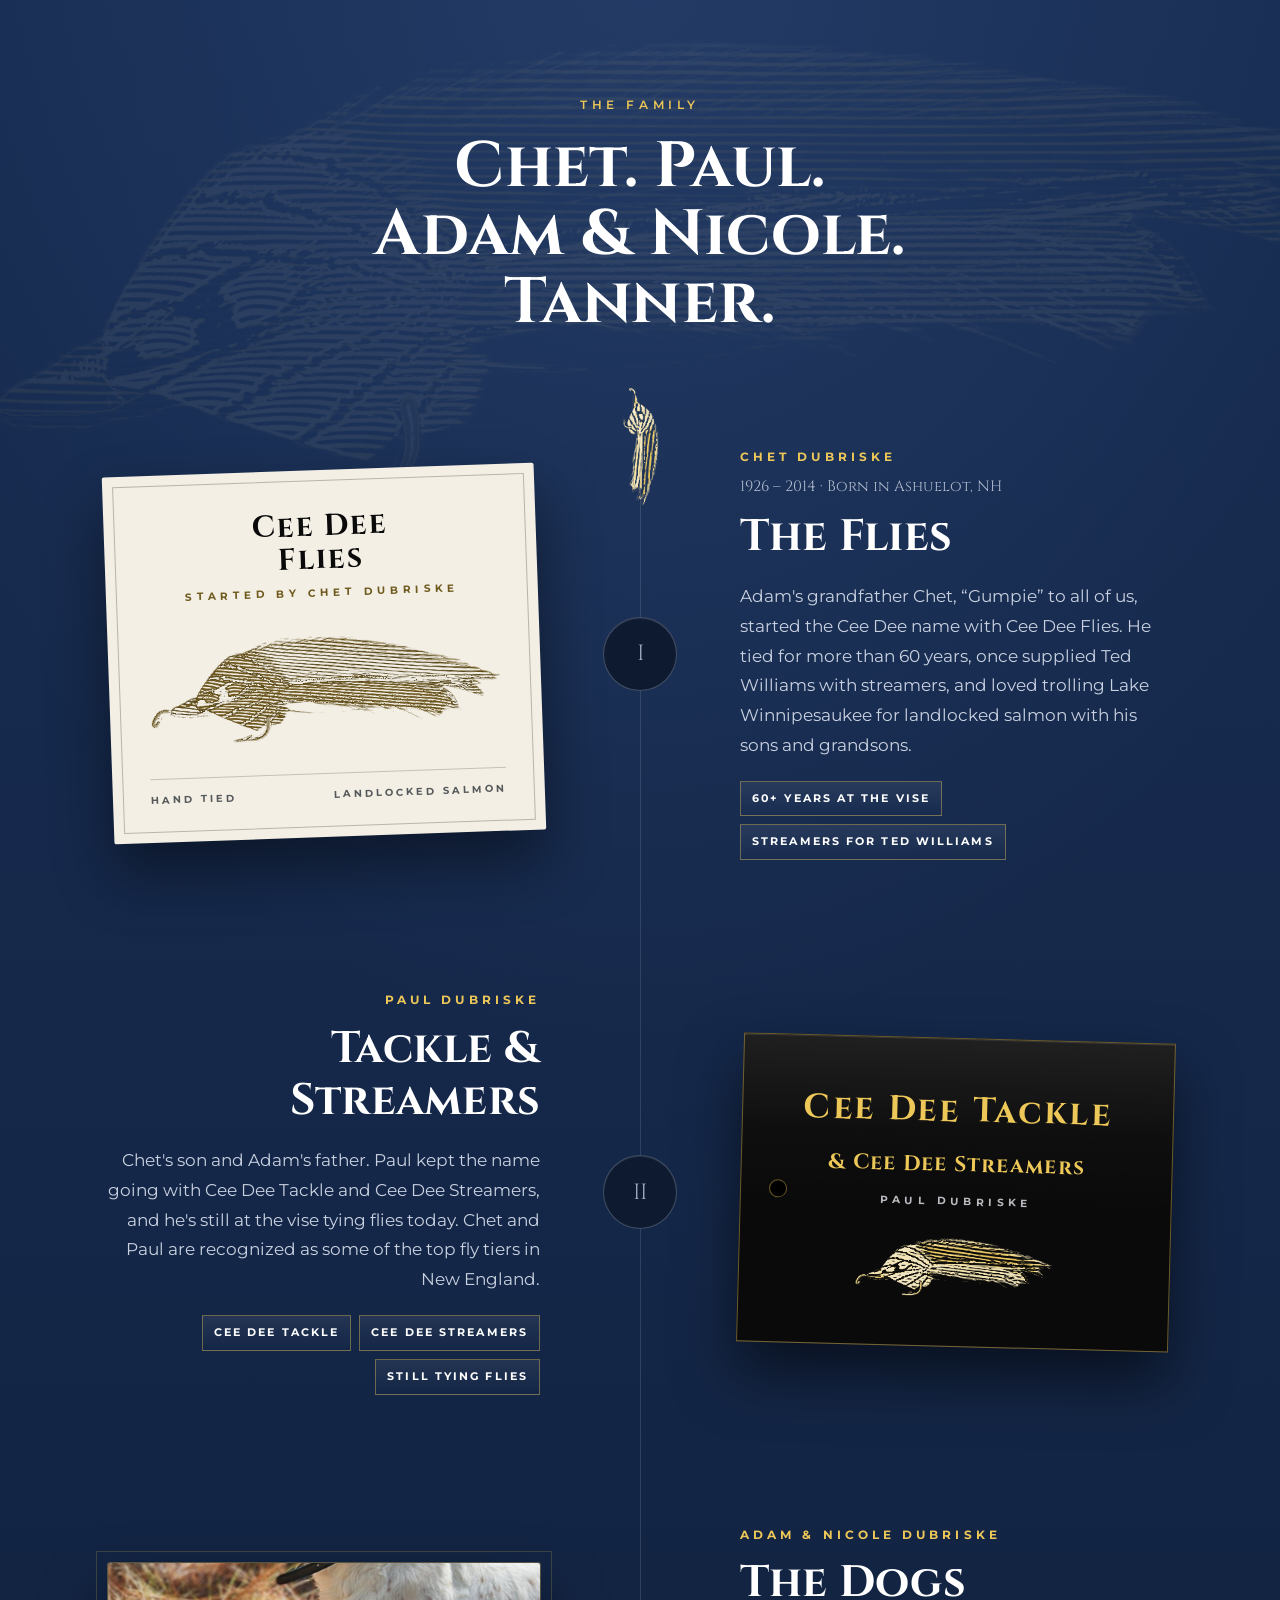
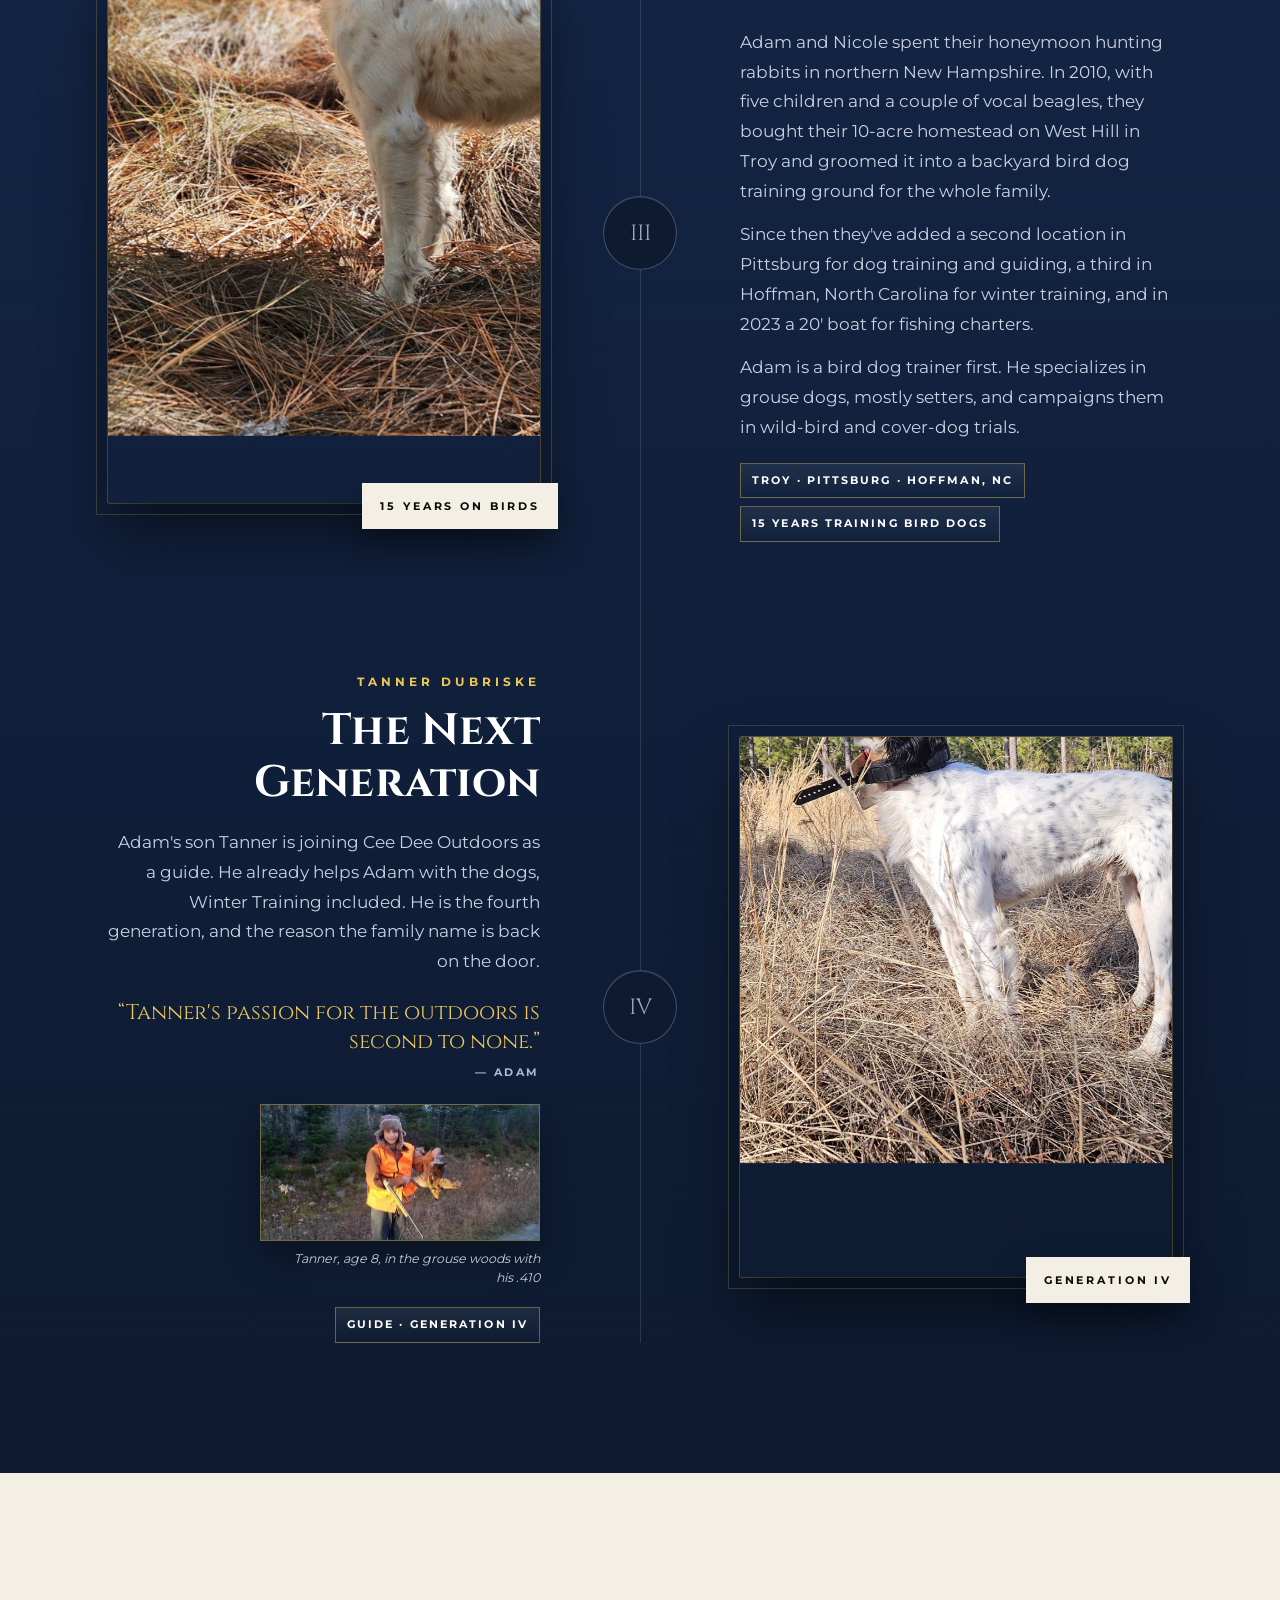
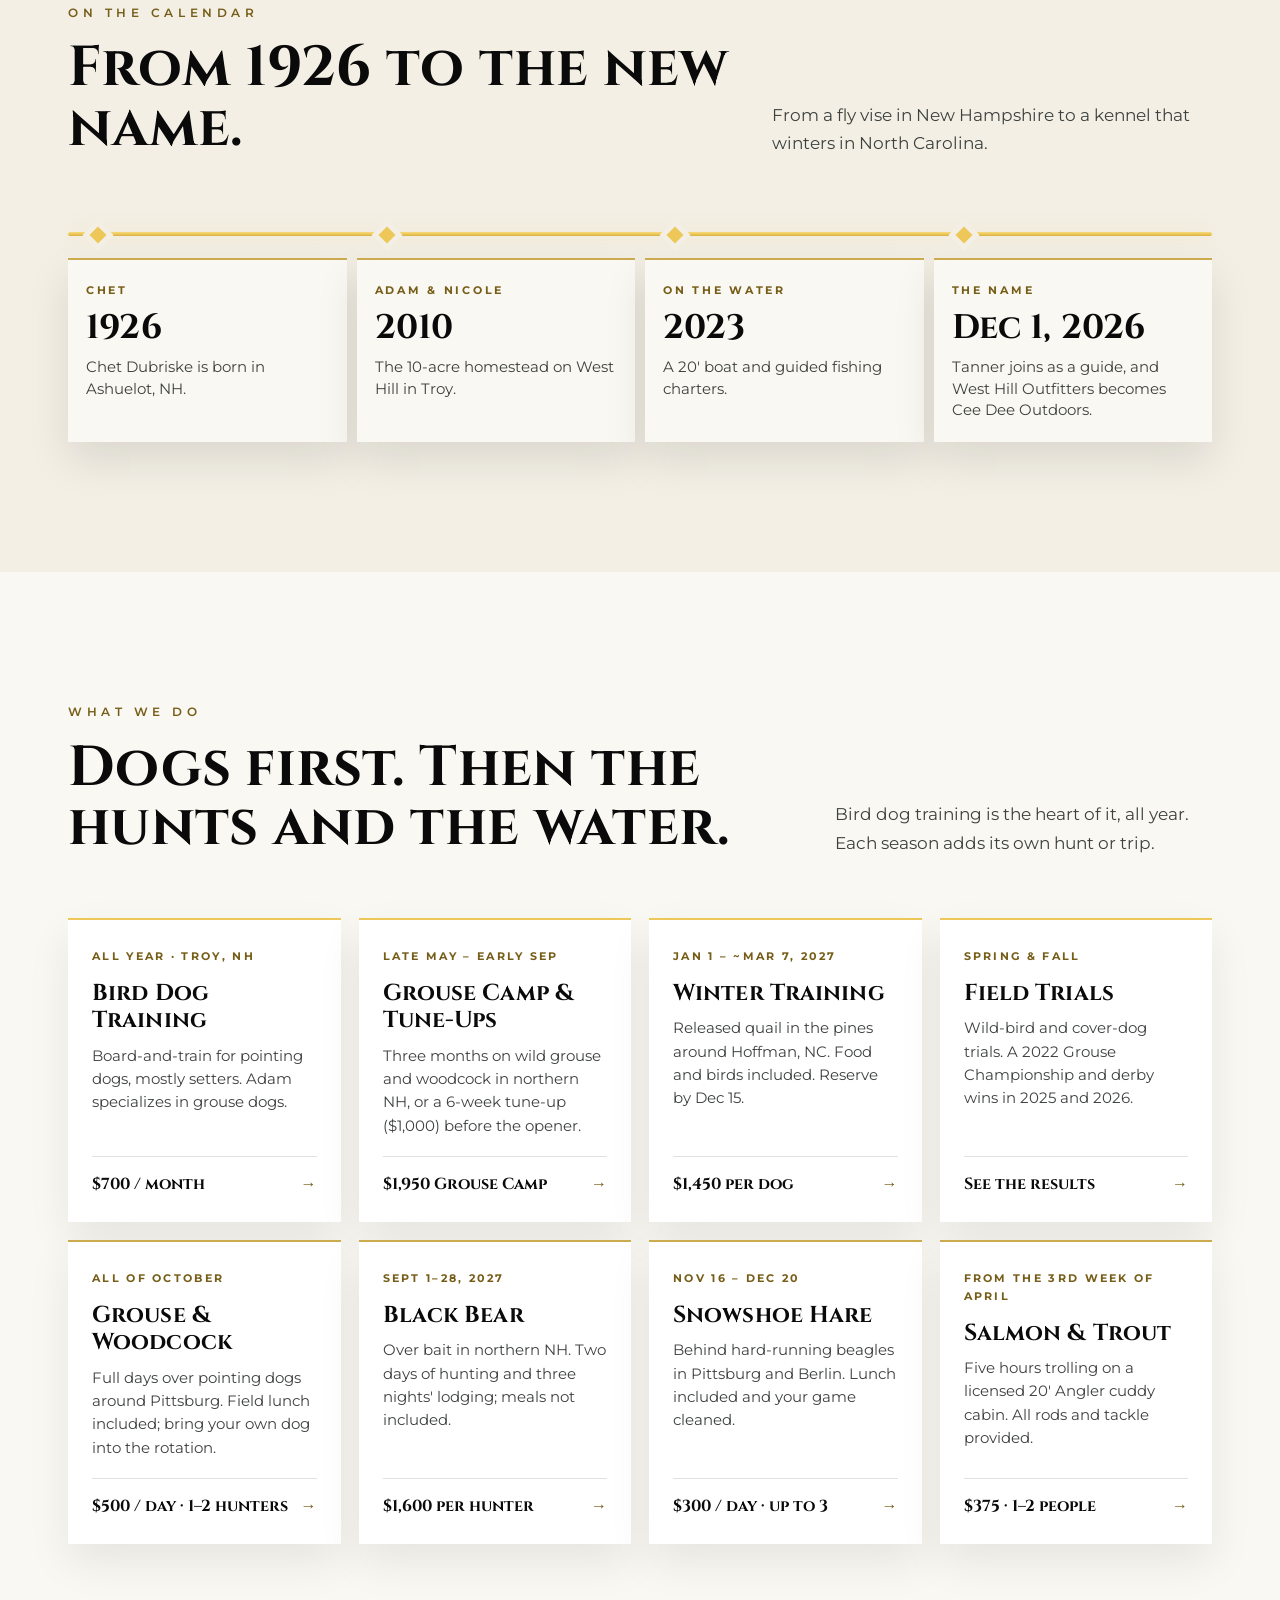
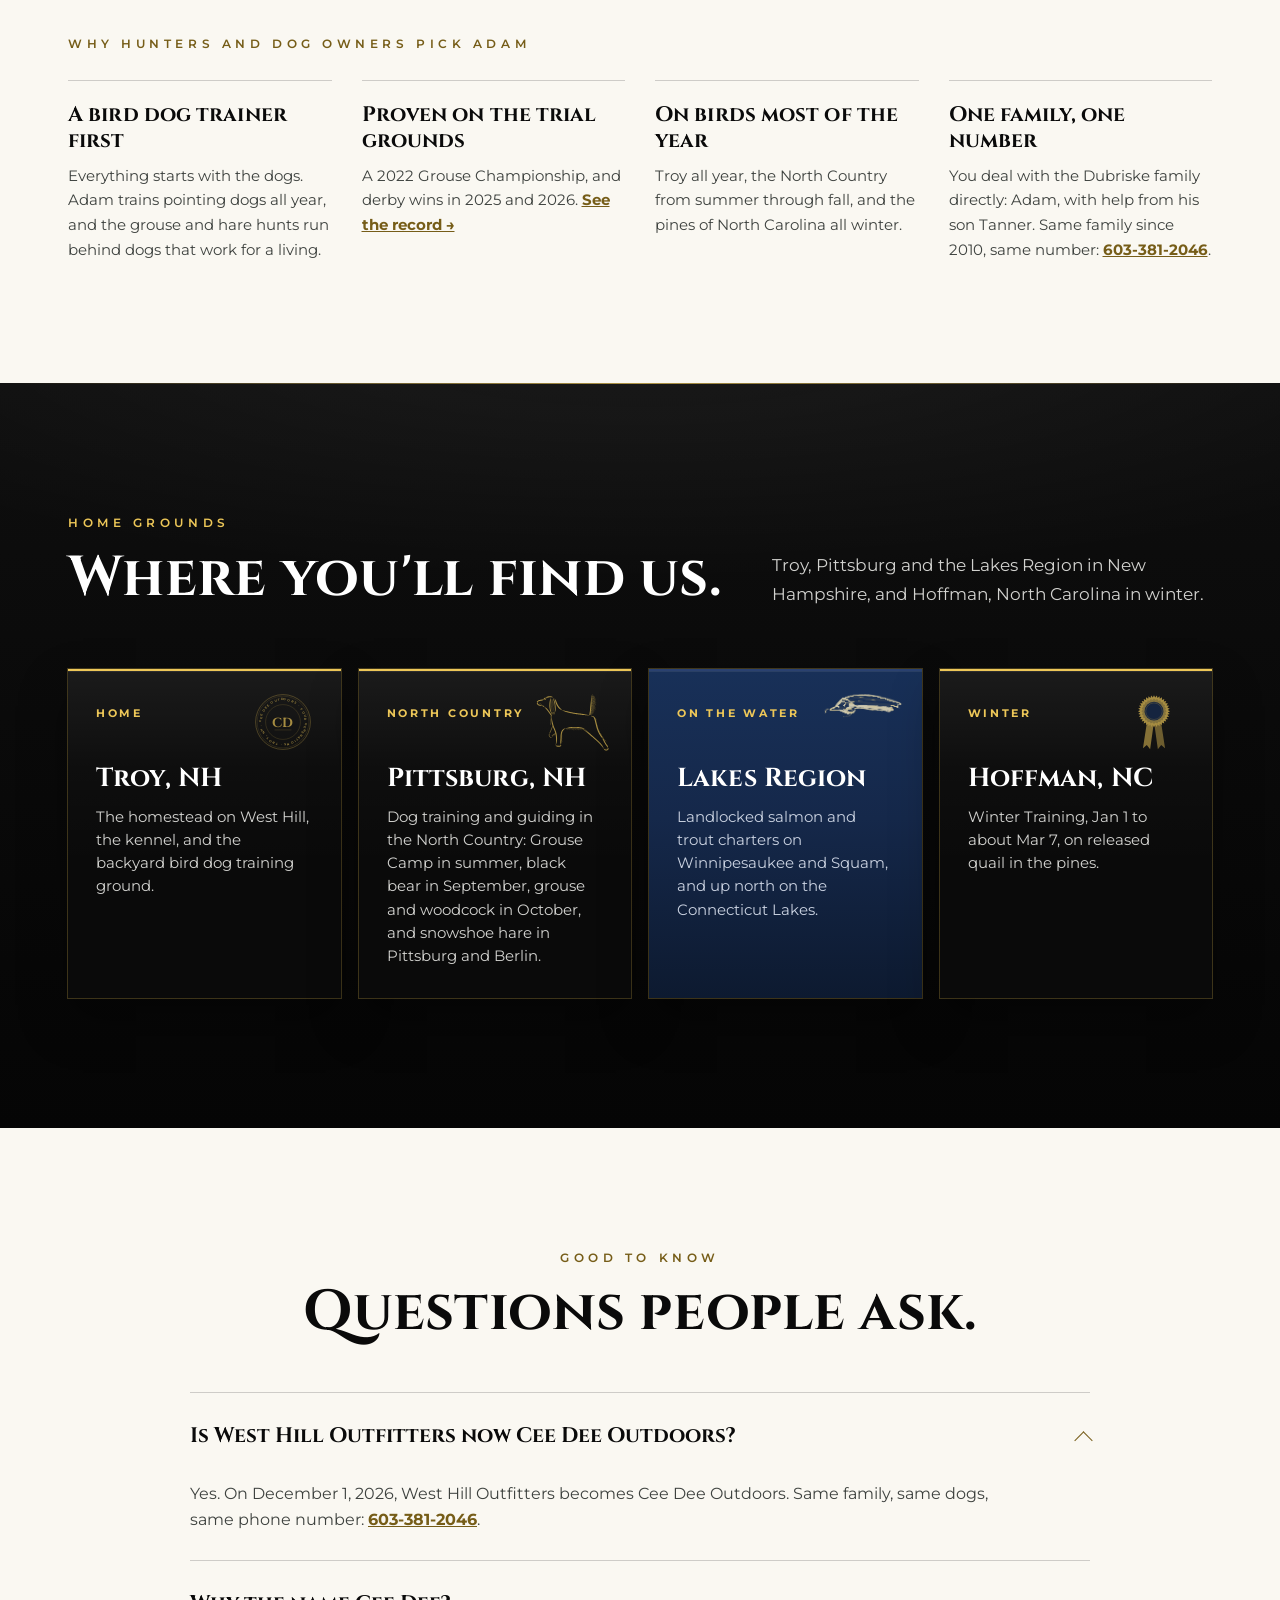
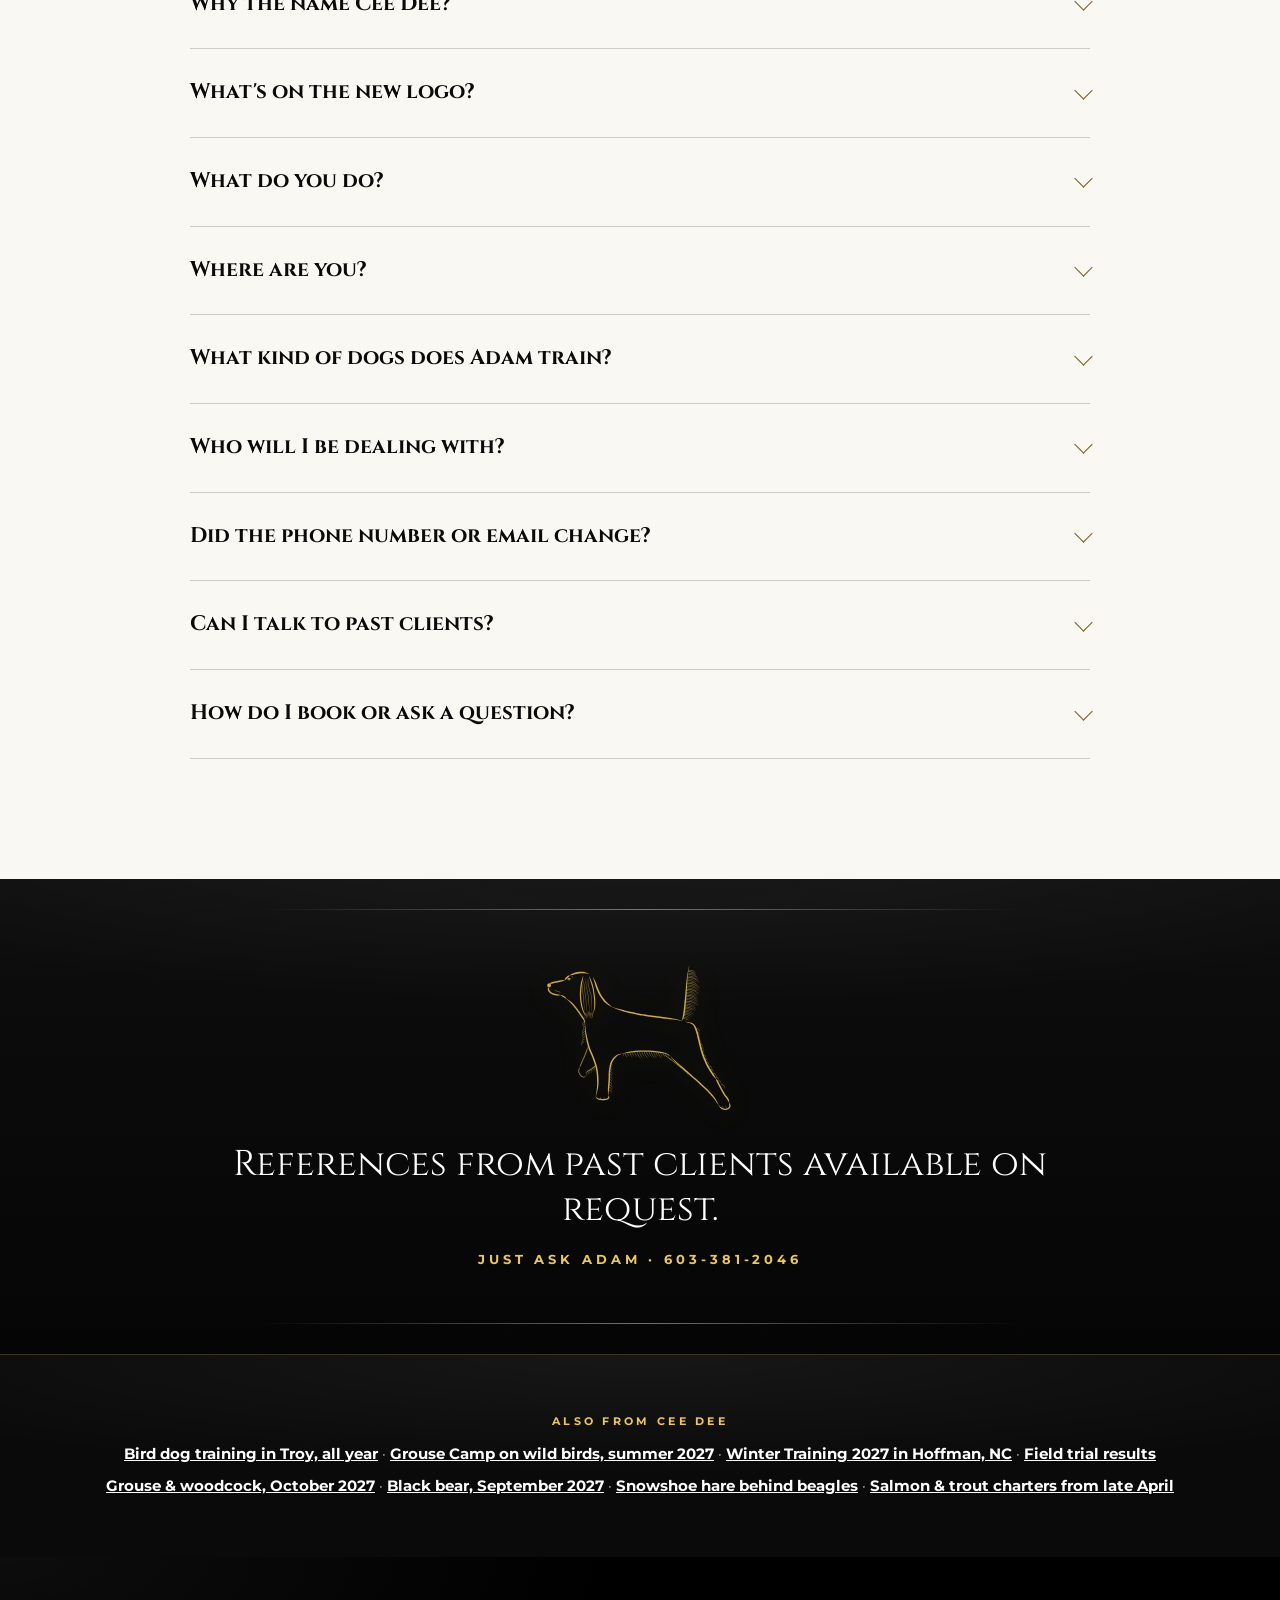
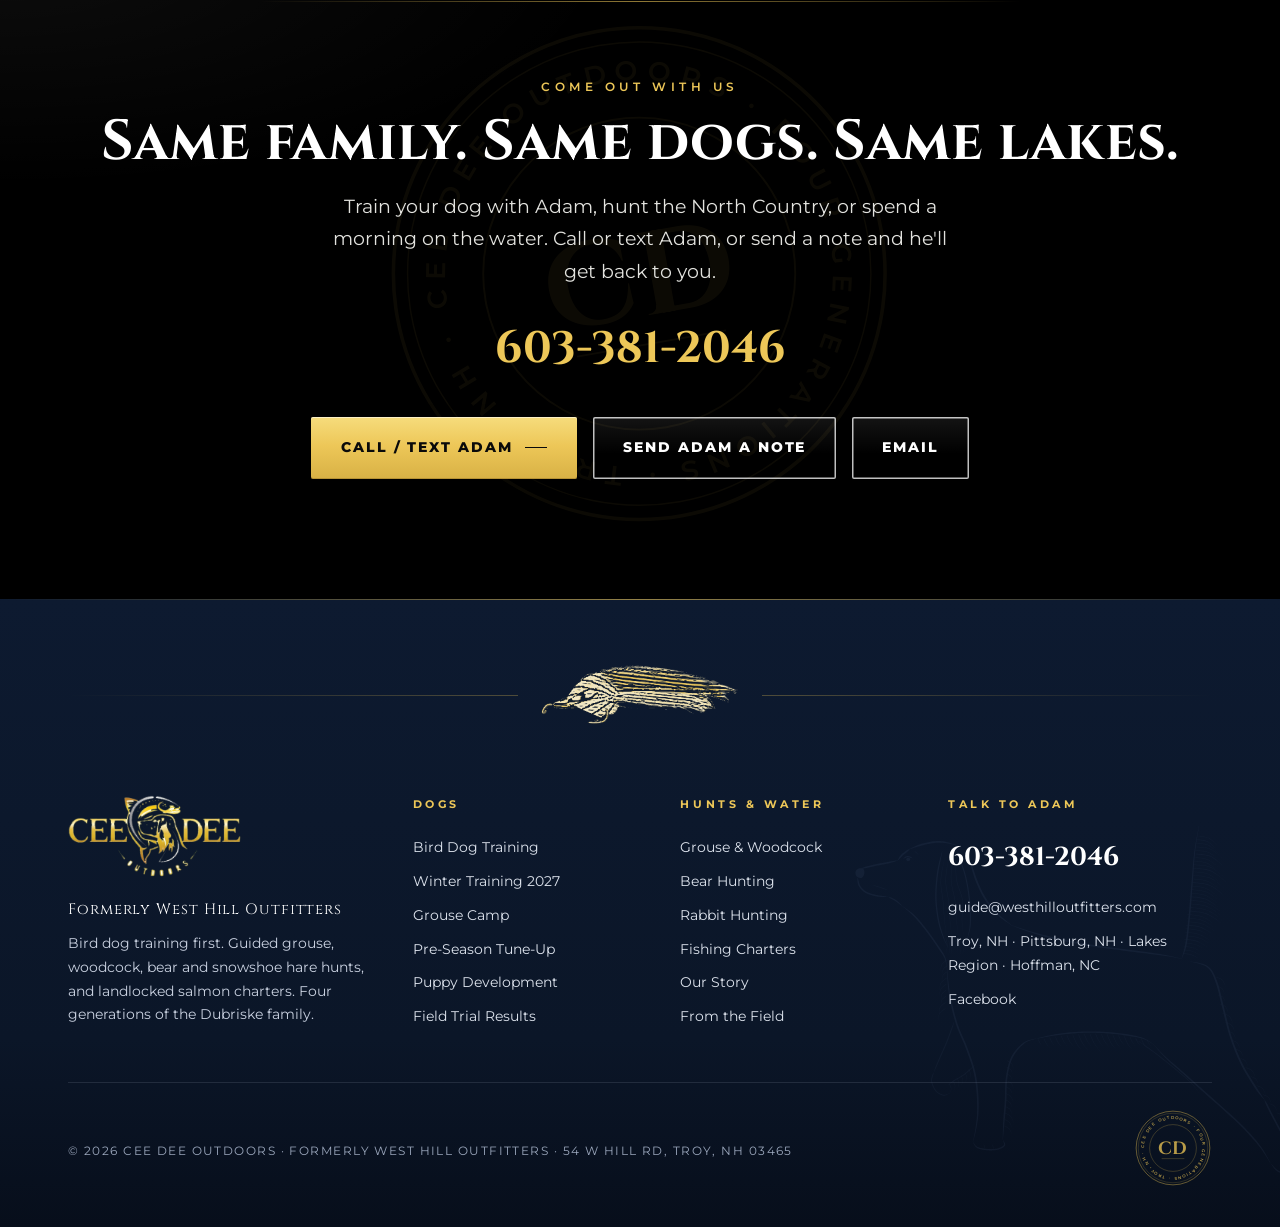
==== commit 3aa425c2: "Grouse & Woodcock pass 14: phone fold with linked facts row (October · $500 for 1–2 · Pittsburg), 20" ====
--- a/about-us.html
+++ b/about-us.html
@@ -285,7 +285,7 @@
   <div class="ch r" id="tanner">
    <div class="txt rv"><div class="who">Tanner Dubriske</div><h3>The Next Generation</h3><p>Adam's son Tanner is joining Cee Dee Outdoors as a guide. He already helps Adam with the dogs, Winter Training included. He is the fourth generation, and the reason the family name is back on the door.</p>
     <blockquote class="a-q">“Tanner's passion for the outdoors is second to none.”<cite>Adam</cite></blockquote>
-    <figure class="a-tan"><picture><source srcset="assets/img/tanner-age8-grouse.webp" type="image/webp"><img src="assets/img/tanner-age8-grouse.jpg" width="560" height="272" loading="lazy" decoding="async" alt="Tanner at age 8 in a blaze orange vest and fur hat, holding his first grouse and his .410"></picture><figcaption>Tanner, age 8, in the grouse woods with his&nbsp;.410</figcaption></figure>
+    <figure class="a-tan"><picture><source srcset="assets/img/tanner-age8-grouse.webp" type="image/webp"><img src="assets/img/tanner-age8-grouse.jpg" width="560" height="272" loading="lazy" decoding="async" alt="Tanner at age 8 in a blaze orange vest and fur hat, holding a grouse and his .410"></picture><figcaption>Tanner, age 8, in the grouse woods with his&nbsp;.410</figcaption></figure>
     <div class="facts"><span>Guide · Generation IV</span></div></div>
    <div class="num">IV</div>
    <div class="art rv d1"><div class="photo-art"><div class="ph"><img alt="Tricolor English setter standing in tall grass under the pines" data-par=".06" src="assets/img/tricolor.jpg" style="object-position:38% 50%"></div><div class="note">Generation IV</div></div></div>
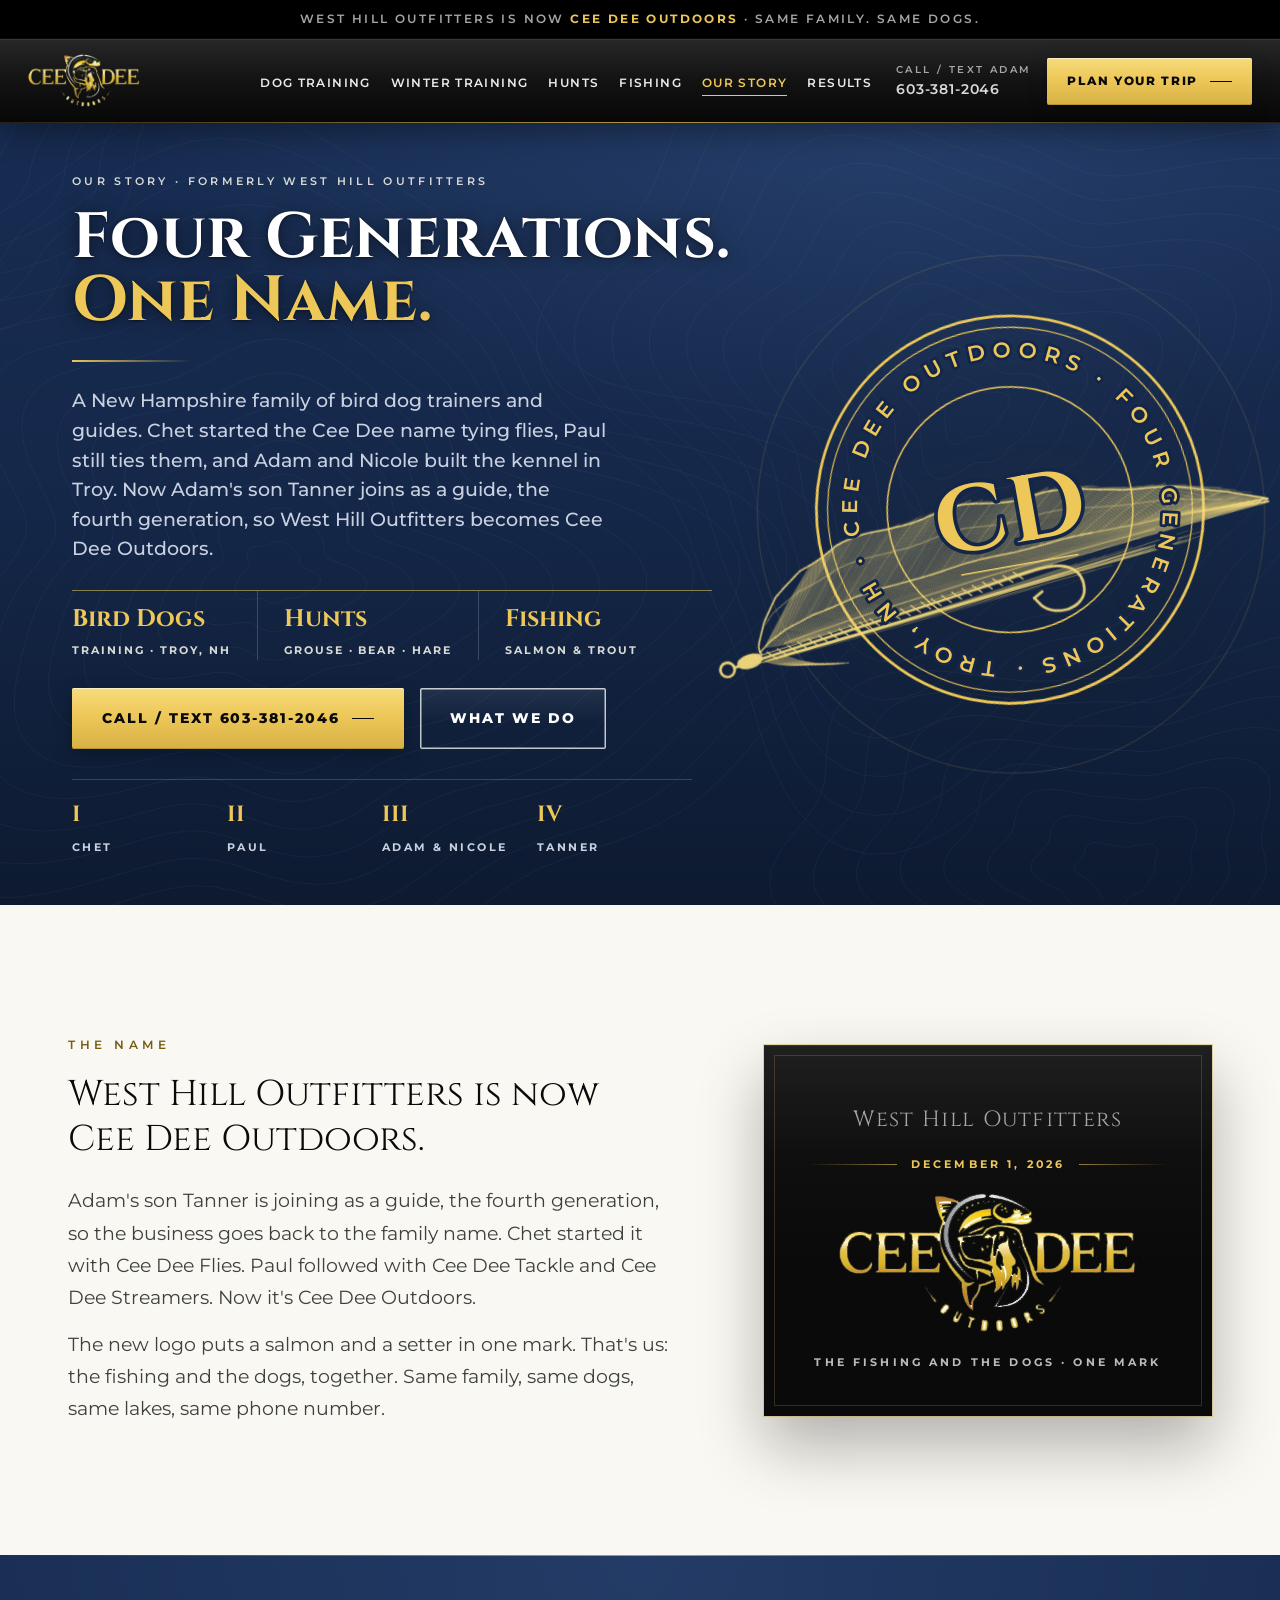
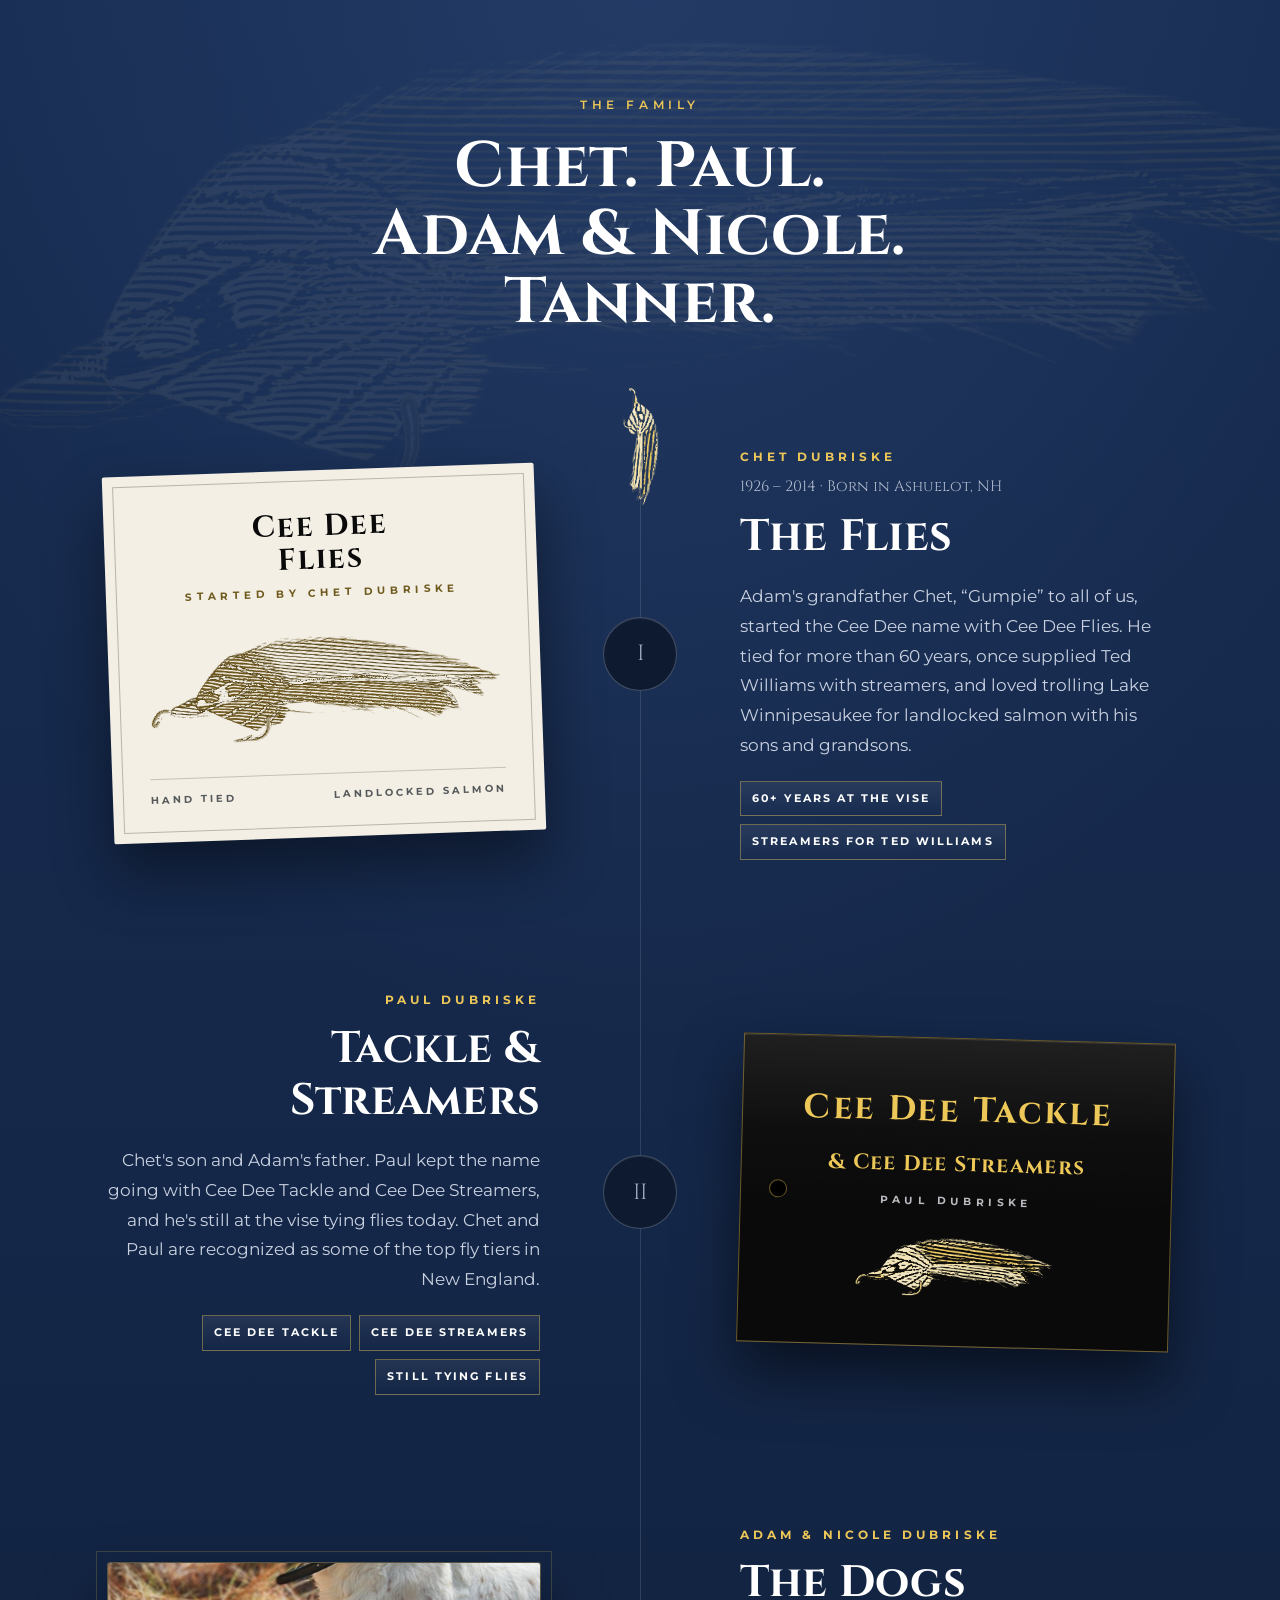
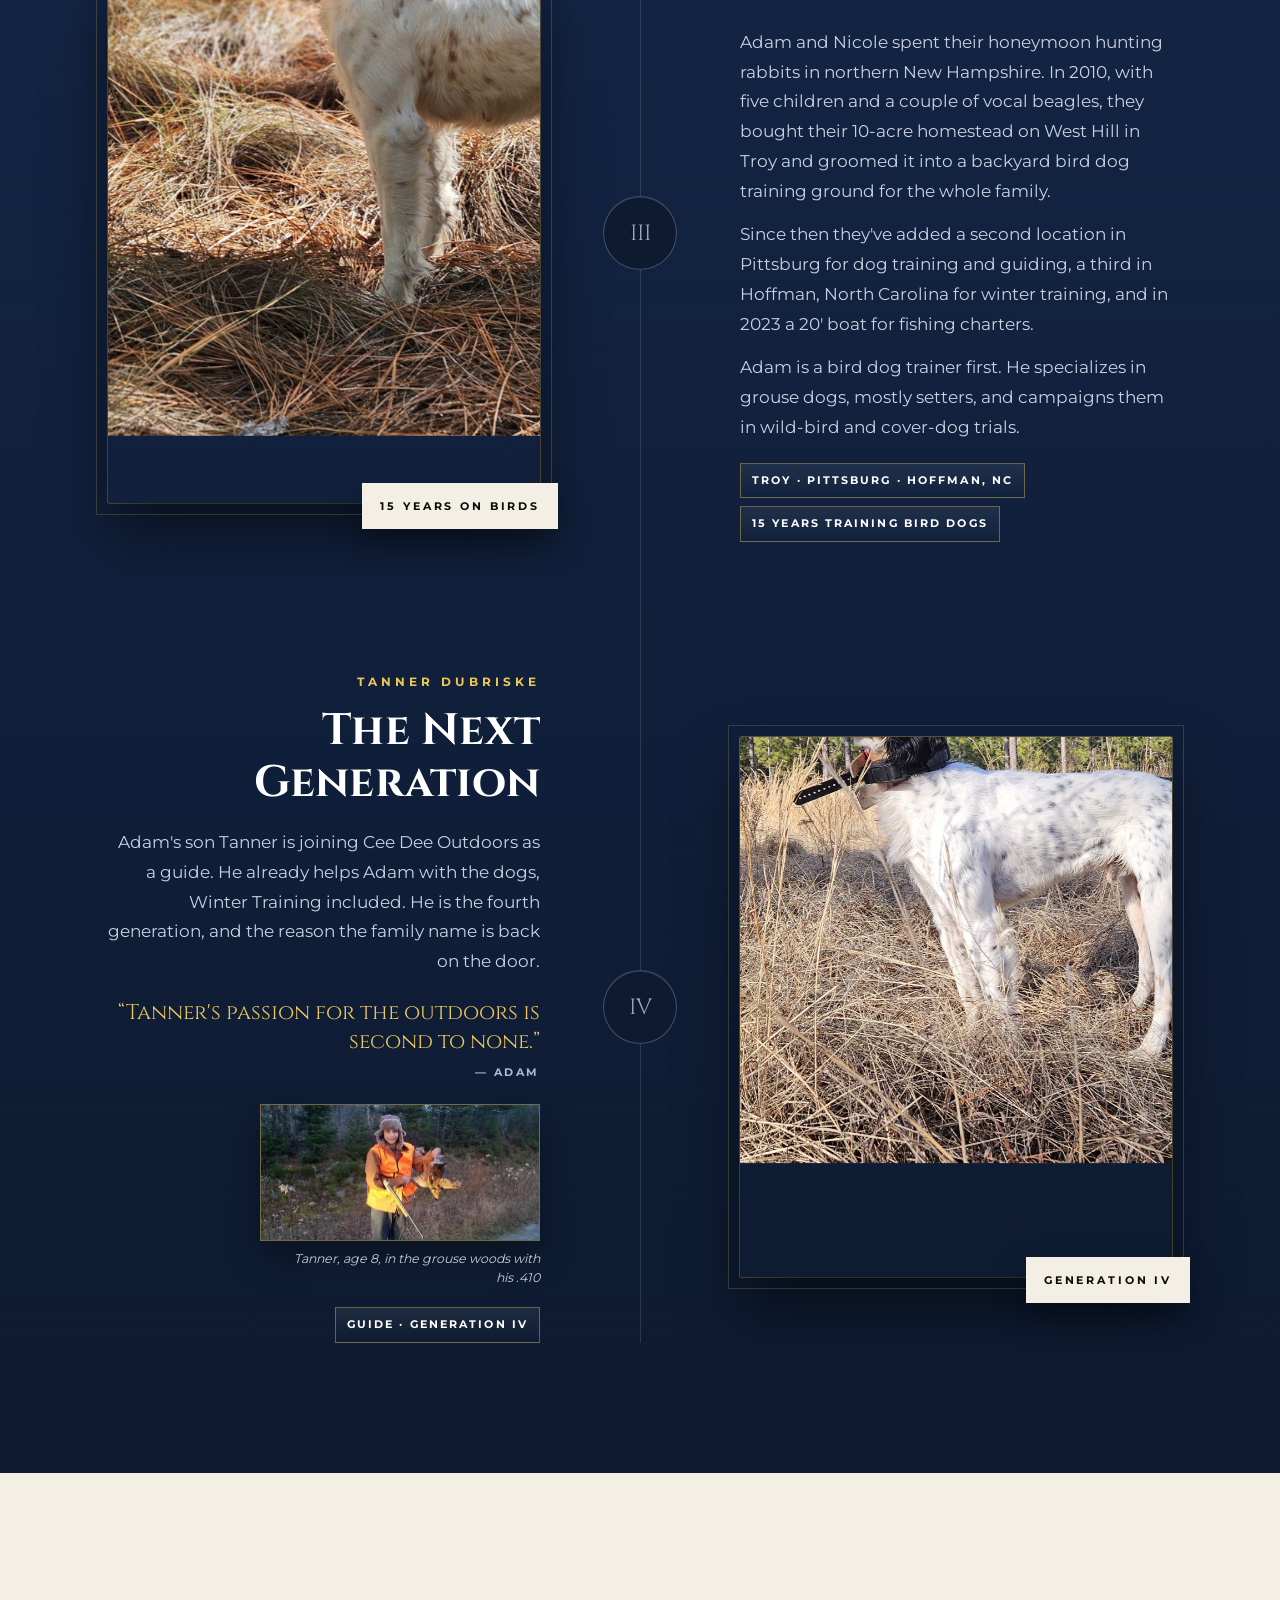
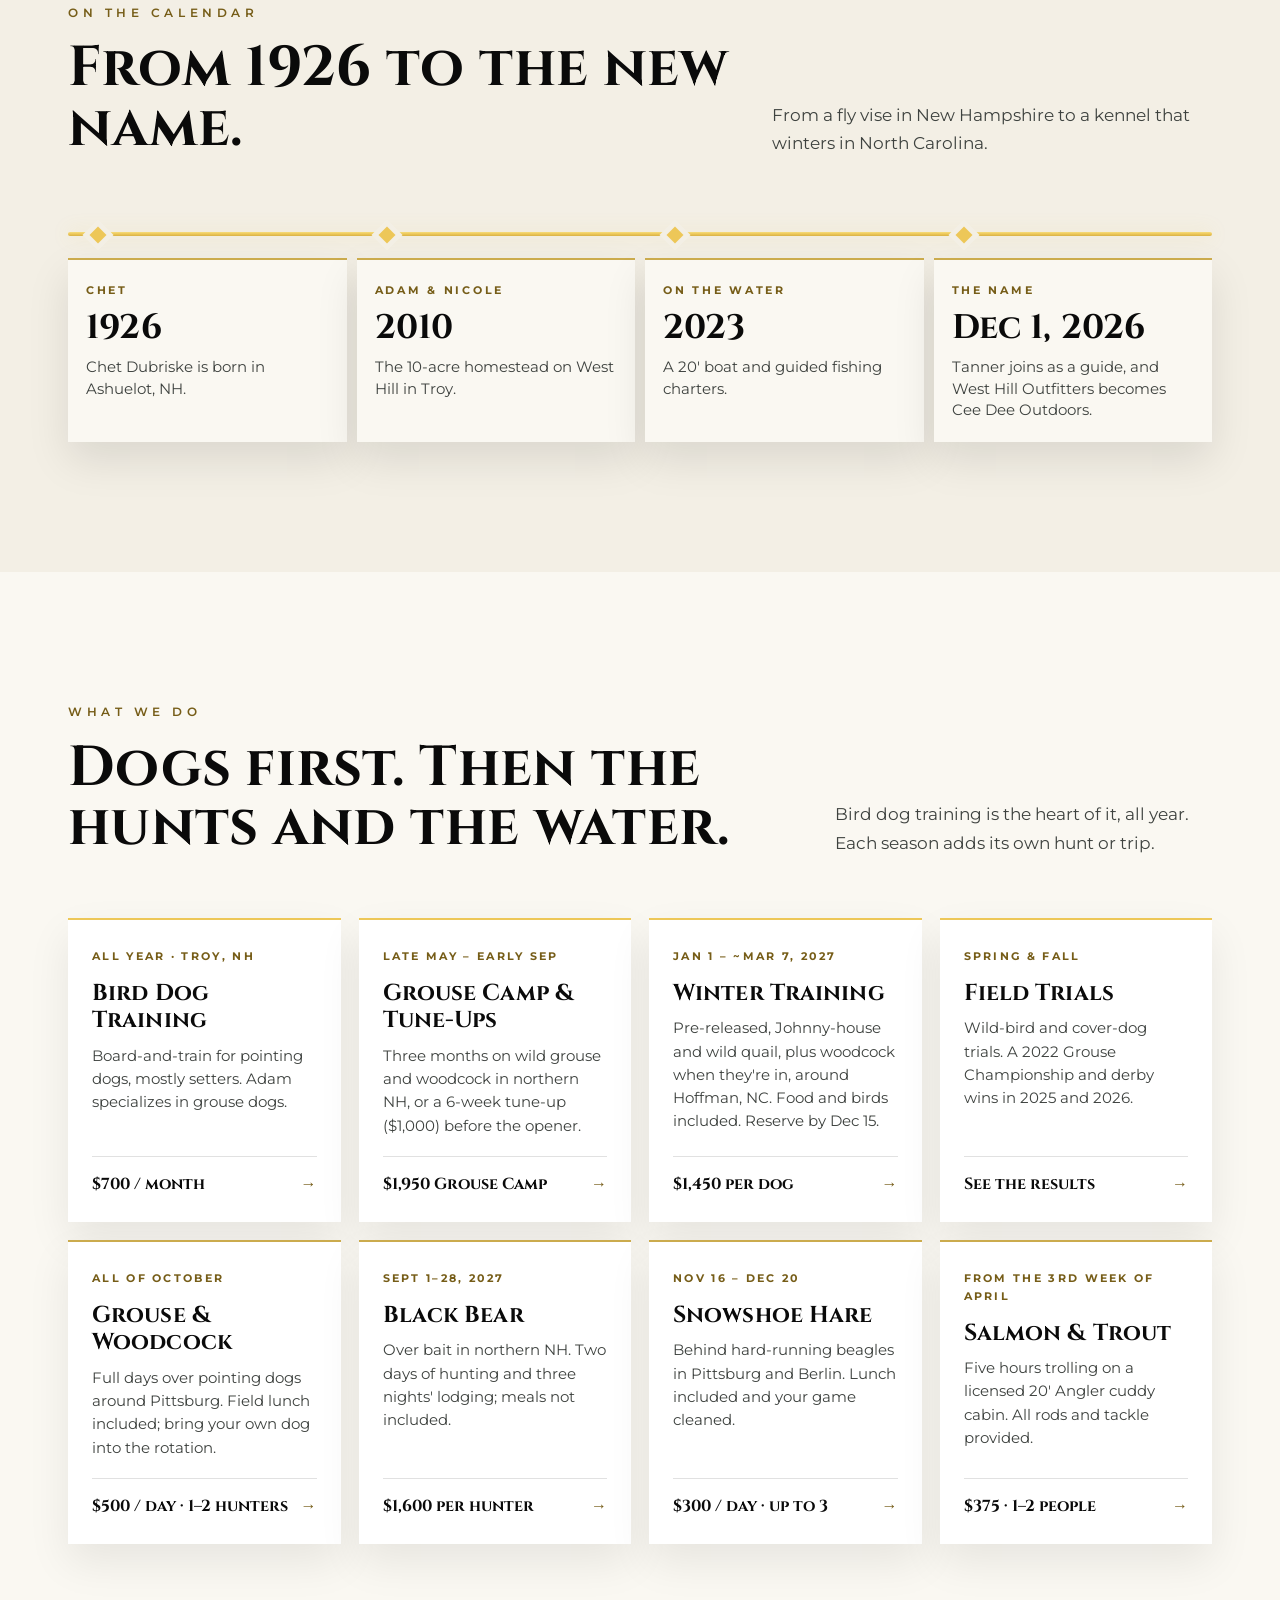
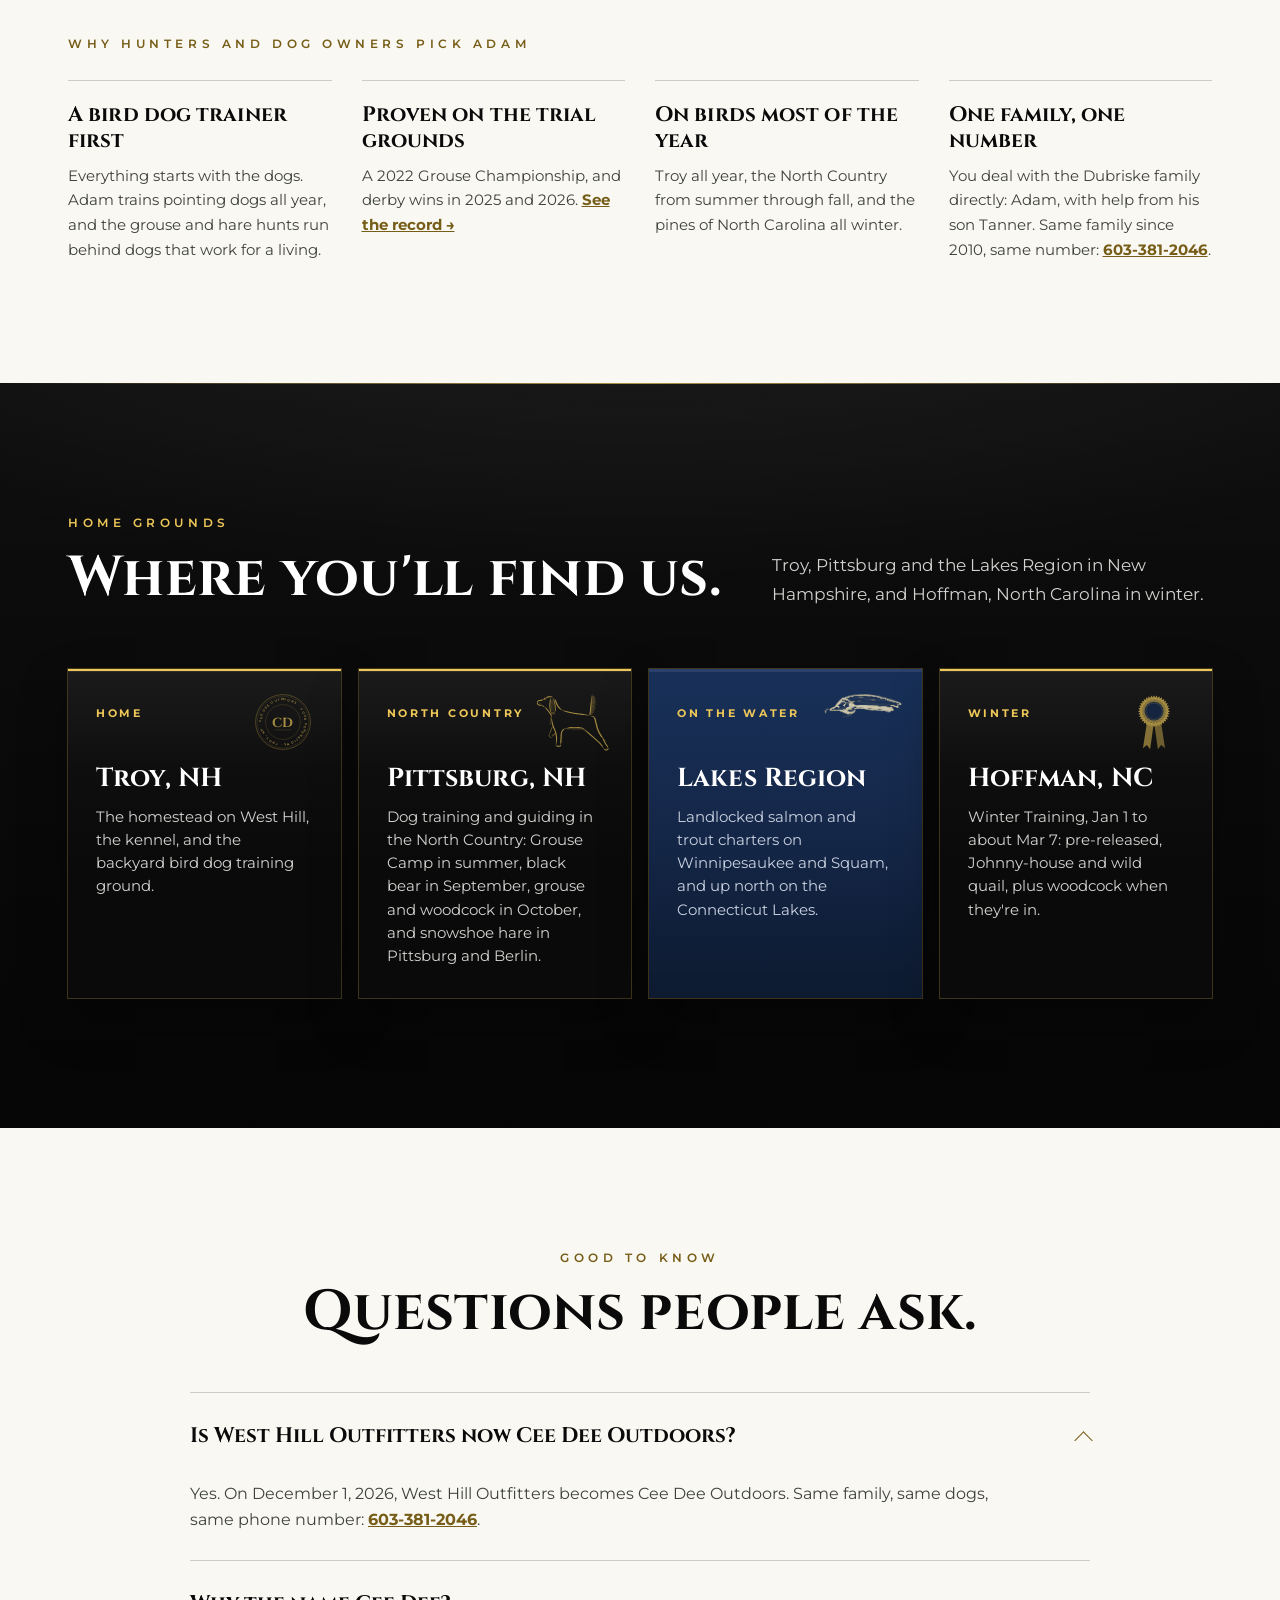
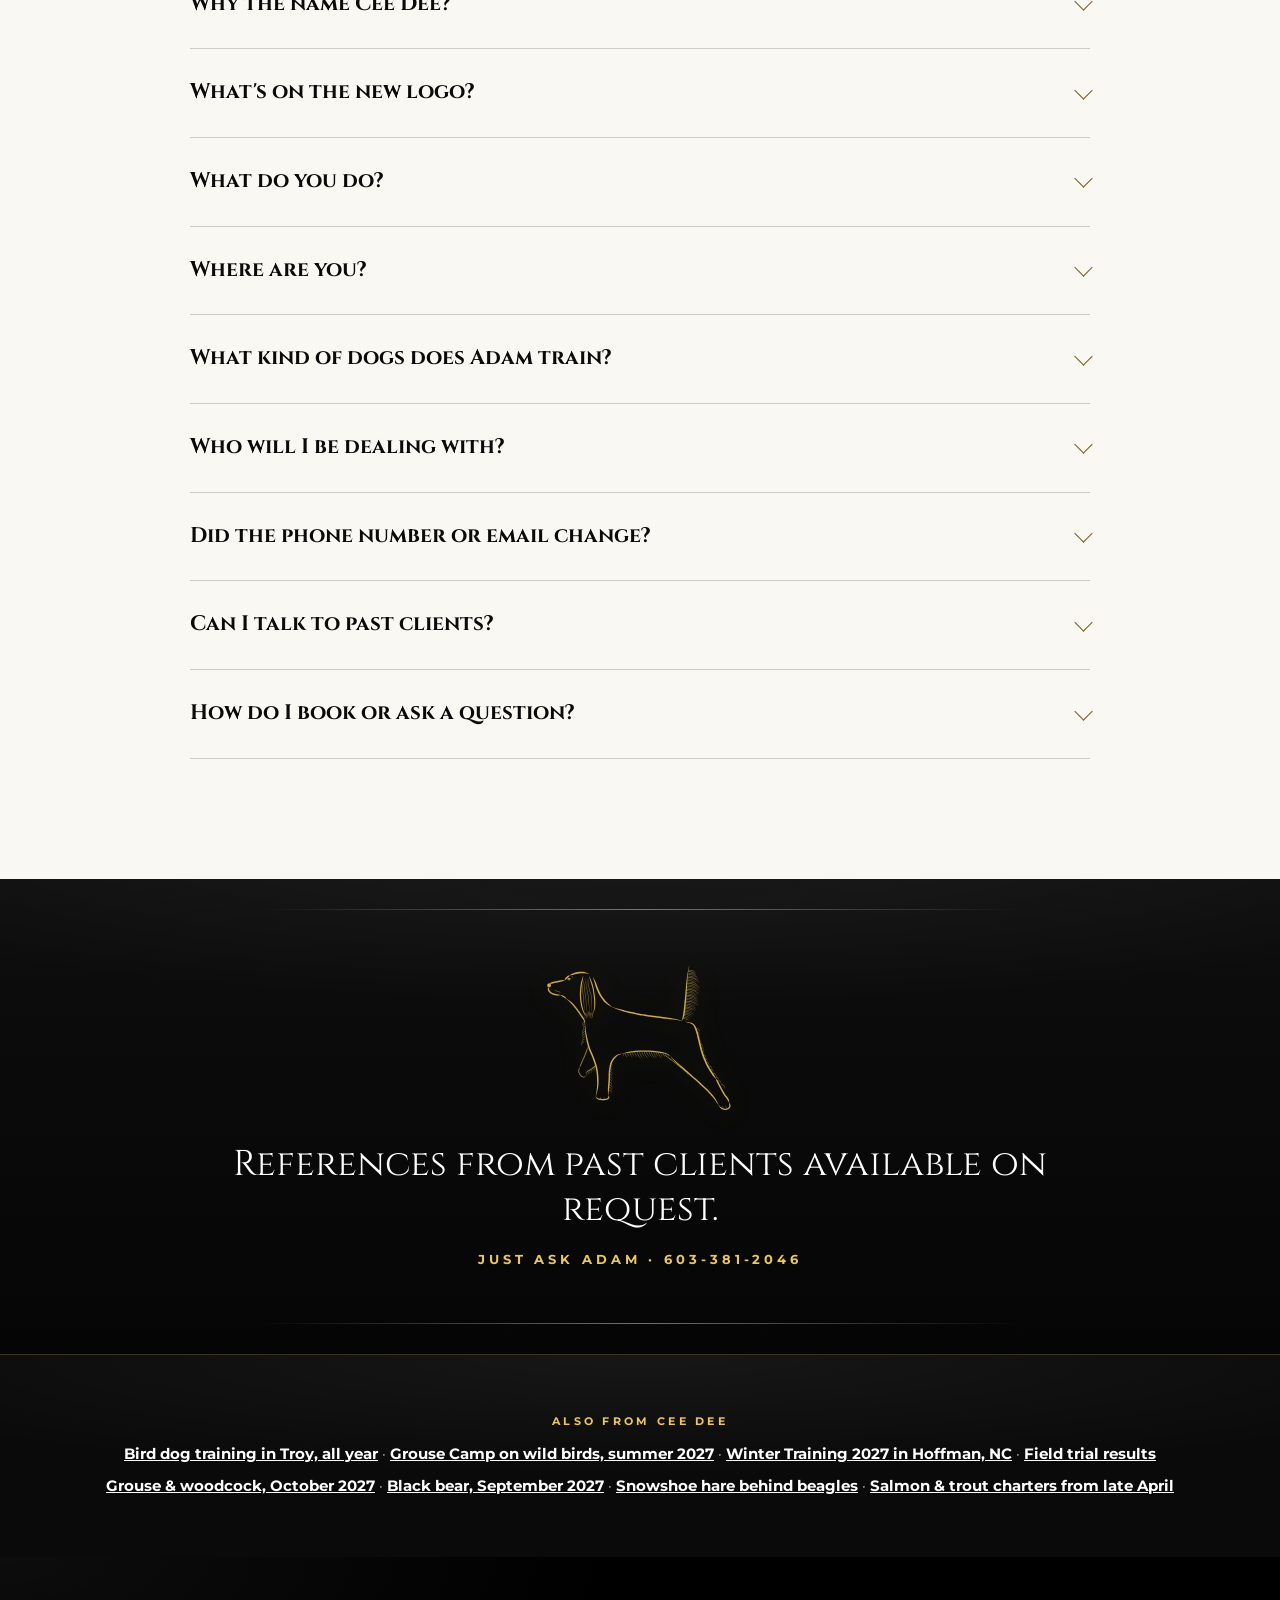
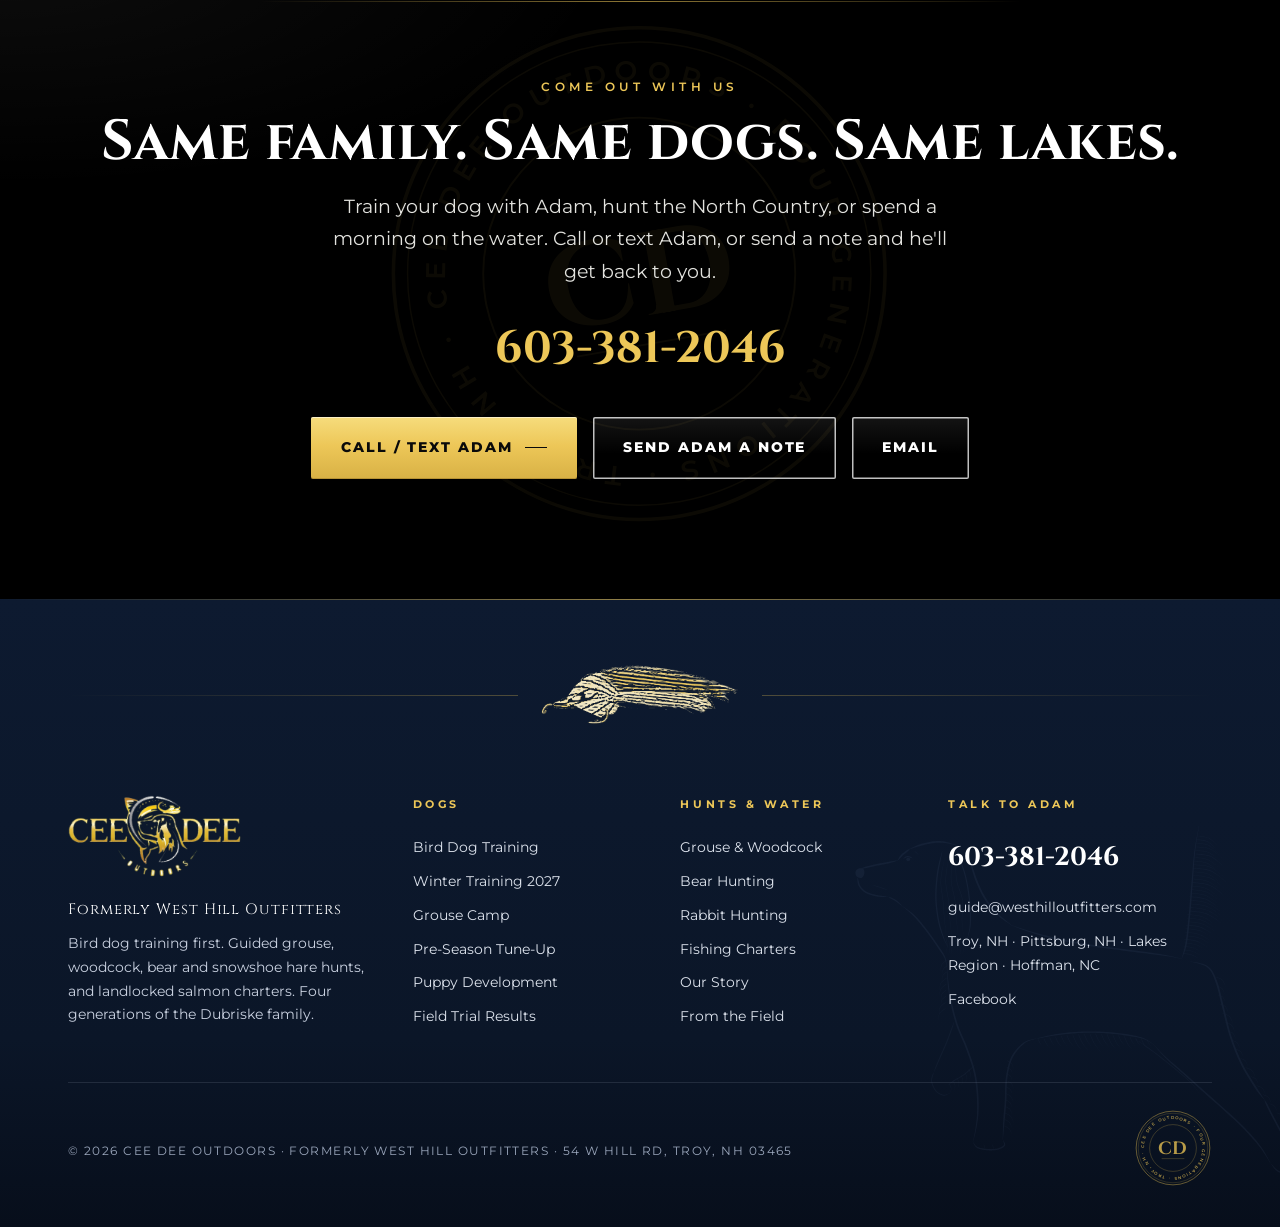
==== commit 044ee451: "Pass 18b addendum: 'released quail' replaced with Adam's bird description (pre-released quail, quail" ====
--- a/about-us.html
+++ b/about-us.html
@@ -308,7 +308,7 @@
  <div class="a-svcs">
   <a class="a-svc rv" href="dog-training.html"><span class="k">All year · Troy, NH</span><h3>Bird Dog Training</h3><p>Board-and-train for pointing dogs, mostly setters. Adam specializes in grouse dogs.</p><span class="pr">$700 / month<i>→</i></span></a>
   <a class="a-svc rv d1" href="dog-training.html#grouse-camp"><span class="k">Late May – early Sep</span><h3>Grouse Camp &amp; Tune-Ups</h3><p>Three months on wild grouse and woodcock in northern NH, or a 6-week tune-up ($1,000) before the opener.</p><span class="pr">$1,950 Grouse Camp<i>→</i></span></a>
-  <a class="a-svc rv d2" href="winter-training.html"><span class="k">Jan 1 – ~Mar 7, 2027</span><h3>Winter Training</h3><p>Released quail in the pines around Hoffman, NC. Food and birds included. Reserve by Dec 15.</p><span class="pr">$1,450 per dog<i>→</i></span></a>
+  <a class="a-svc rv d2" href="winter-training.html"><span class="k">Jan 1 – ~Mar 7, 2027</span><h3>Winter Training</h3><p>Pre-released, Johnny-house and wild quail, plus woodcock when they're in, around Hoffman, NC. Food and birds included. Reserve by Dec 15.</p><span class="pr">$1,450 per dog<i>→</i></span></a>
   <a class="a-svc rv d3" href="trialing.html"><span class="k">Spring &amp; fall</span><h3>Field Trials</h3><p>Wild-bird and cover-dog trials. A 2022 Grouse Championship and derby wins in 2025 and 2026.</p><span class="pr">See the results<i>→</i></span></a>
   <a class="a-svc rv" href="grouse-and-woodcock-hunting.html"><span class="k">All of October</span><h3>Grouse &amp; Woodcock</h3><p>Full days over pointing dogs around Pittsburg. Field lunch included; bring your own dog into the rotation.</p><span class="pr">$500 / day · 1–2 hunters<i>→</i></span></a>
   <a class="a-svc rv d1" href="bear-hunting.html"><span class="k">Sept 1–28, 2027</span><h3>Black Bear</h3><p>Over bait in northern NH. Two days of hunting and three nights' lodging; meals not included.</p><span class="pr">$1,600 per hunter<i>→</i></span></a>
@@ -487,7 +487,7 @@
 <polygon points="70.0,20.0 75.4,25.4 81.9,21.6 85.7,28.1 93.0,26.2 95.0,33.5 102.5,33.5 102.5,41.0 109.8,43.0 107.9,50.3 114.4,54.1 110.6,60.6 116.0,66.0 110.6,71.4 114.4,77.9 107.9,81.7 109.8,89.0 102.5,91.0 102.5,98.5 95.0,98.5 93.0,105.8 85.7,103.9 81.9,110.4 75.4,106.6 70.0,112.0 64.6,106.6 58.1,110.4 54.3,103.9 47.0,105.8 45.0,98.5 37.5,98.5 37.5,91.0 30.2,89.0 32.1,81.7 25.6,77.9 29.4,71.4 24.0,66.0 29.4,60.6 25.6,54.1 32.1,50.3 30.2,43.0 37.5,41.0 37.5,33.5 45.0,33.5 47.0,26.2 54.3,28.1 58.1,21.6 64.6,25.4" fill="#0D1A30" opacity=".22"/>
 <circle cx="70" cy="66" r="34" fill="#15284A"/>
 <circle cx="70" cy="66" r="30" fill="none" stroke="currentColor" stroke-width="1"/>
-</svg></div><div class="k">Winter</div><h3>Hoffman, NC</h3><p>Winter Training, Jan 1 to about Mar 7, on released quail in the pines.</p></div>
+</svg></div><div class="k">Winter</div><h3>Hoffman, NC</h3><p>Winter Training, Jan 1 to about Mar 7: pre-released, Johnny-house and wild quail, plus woodcock when they're in.</p></div>
  </div>
 </div></section>
 
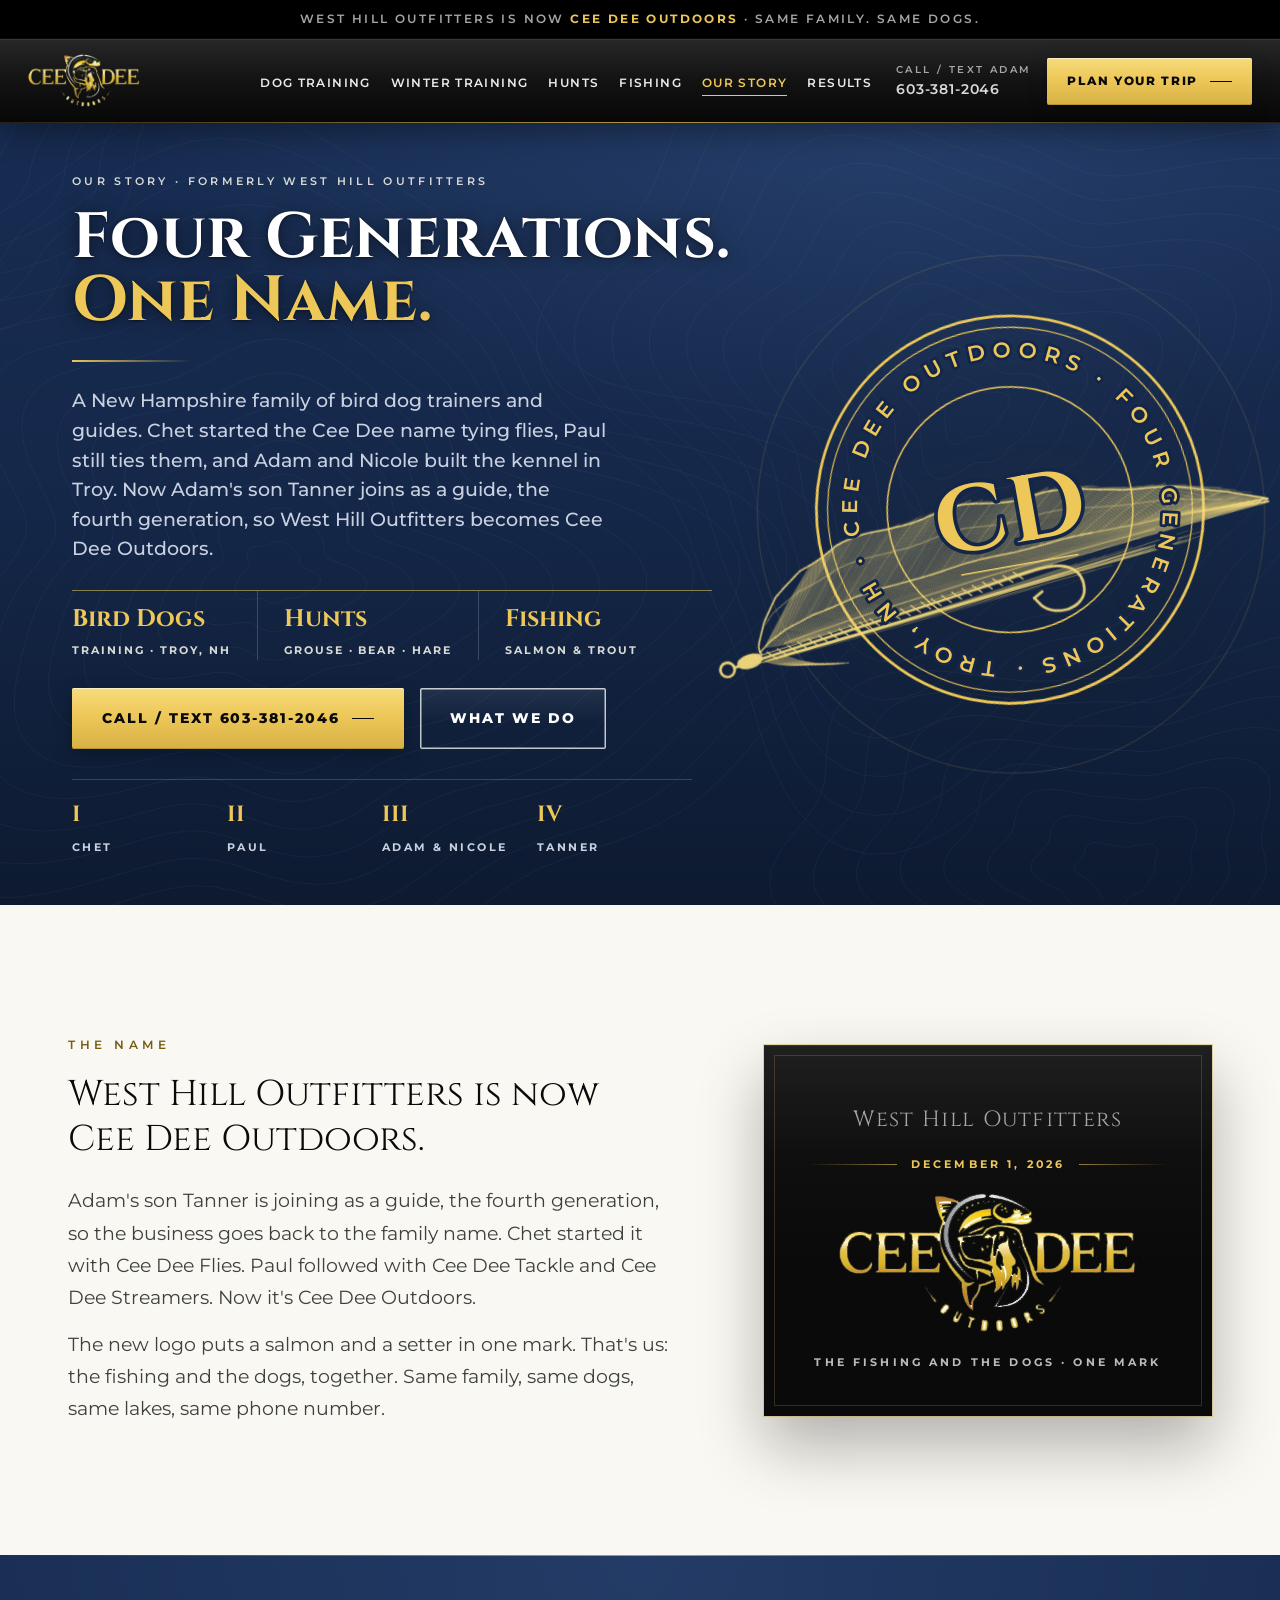
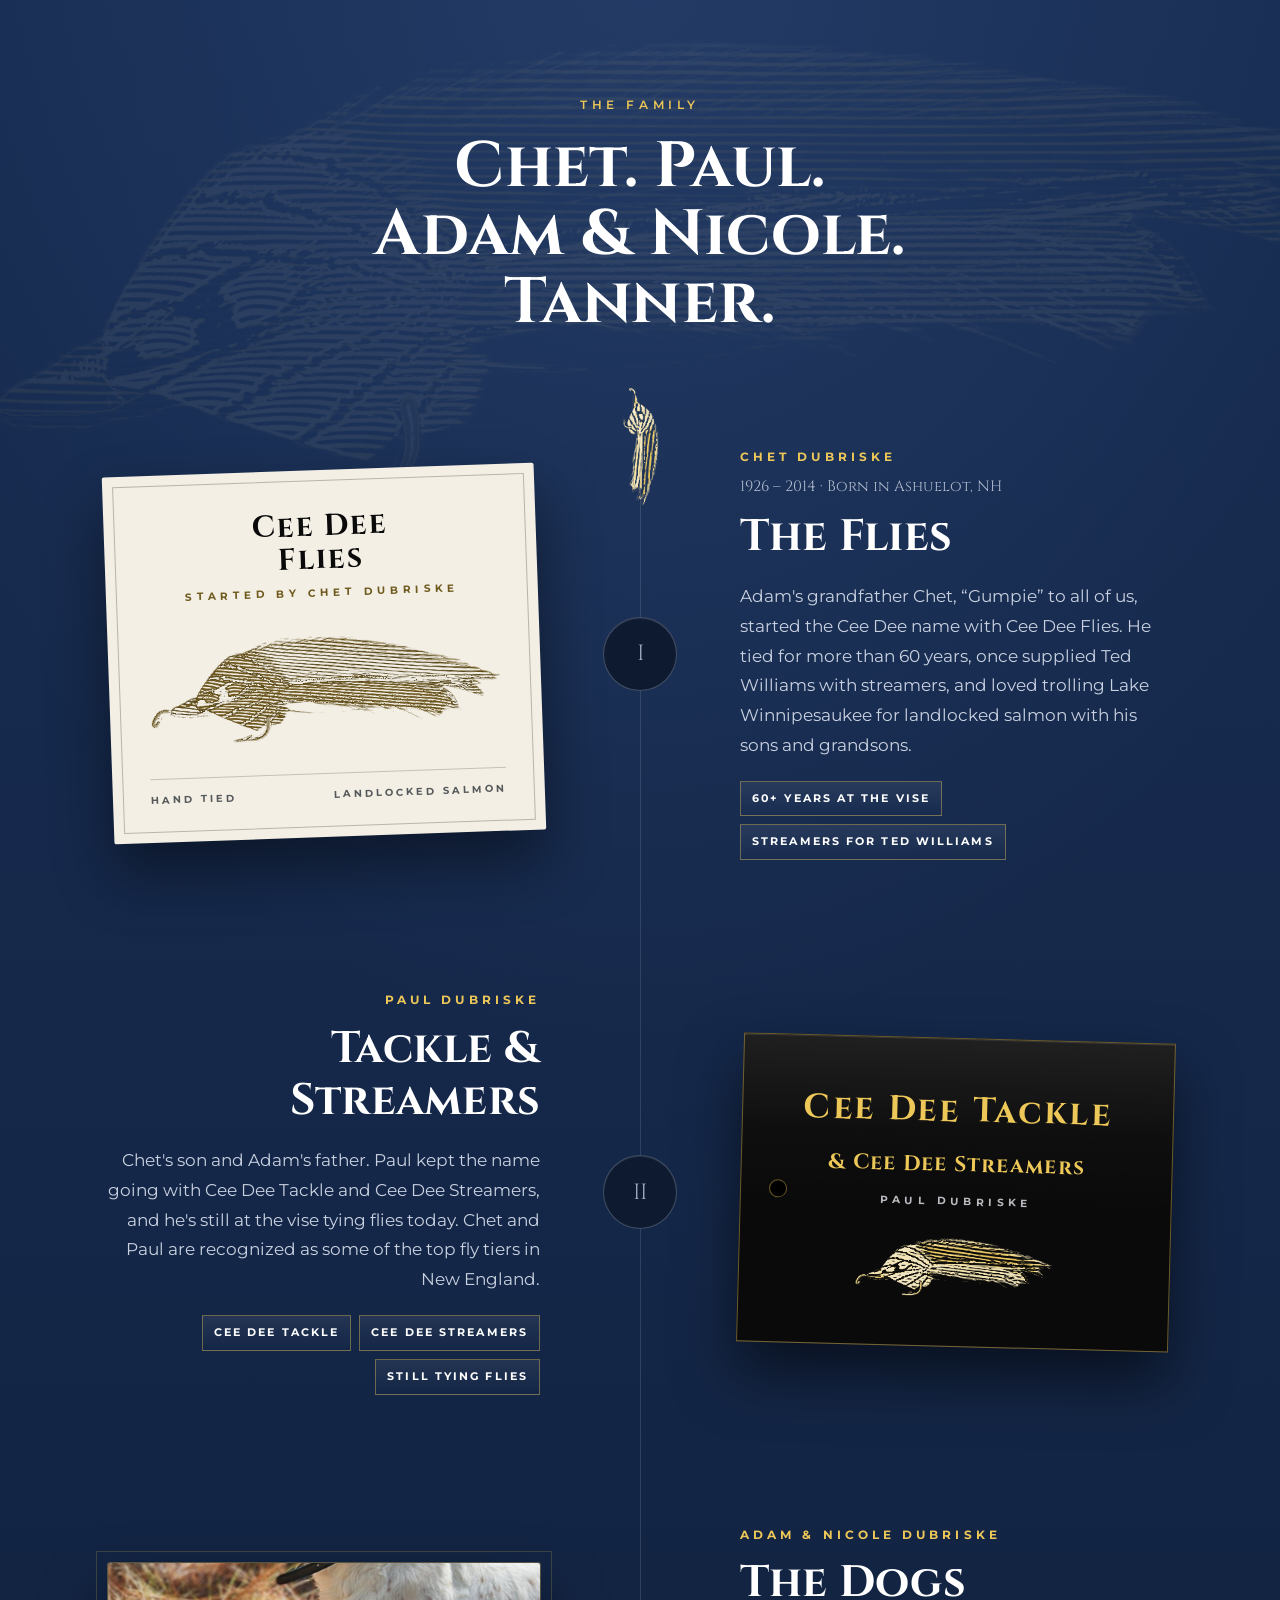
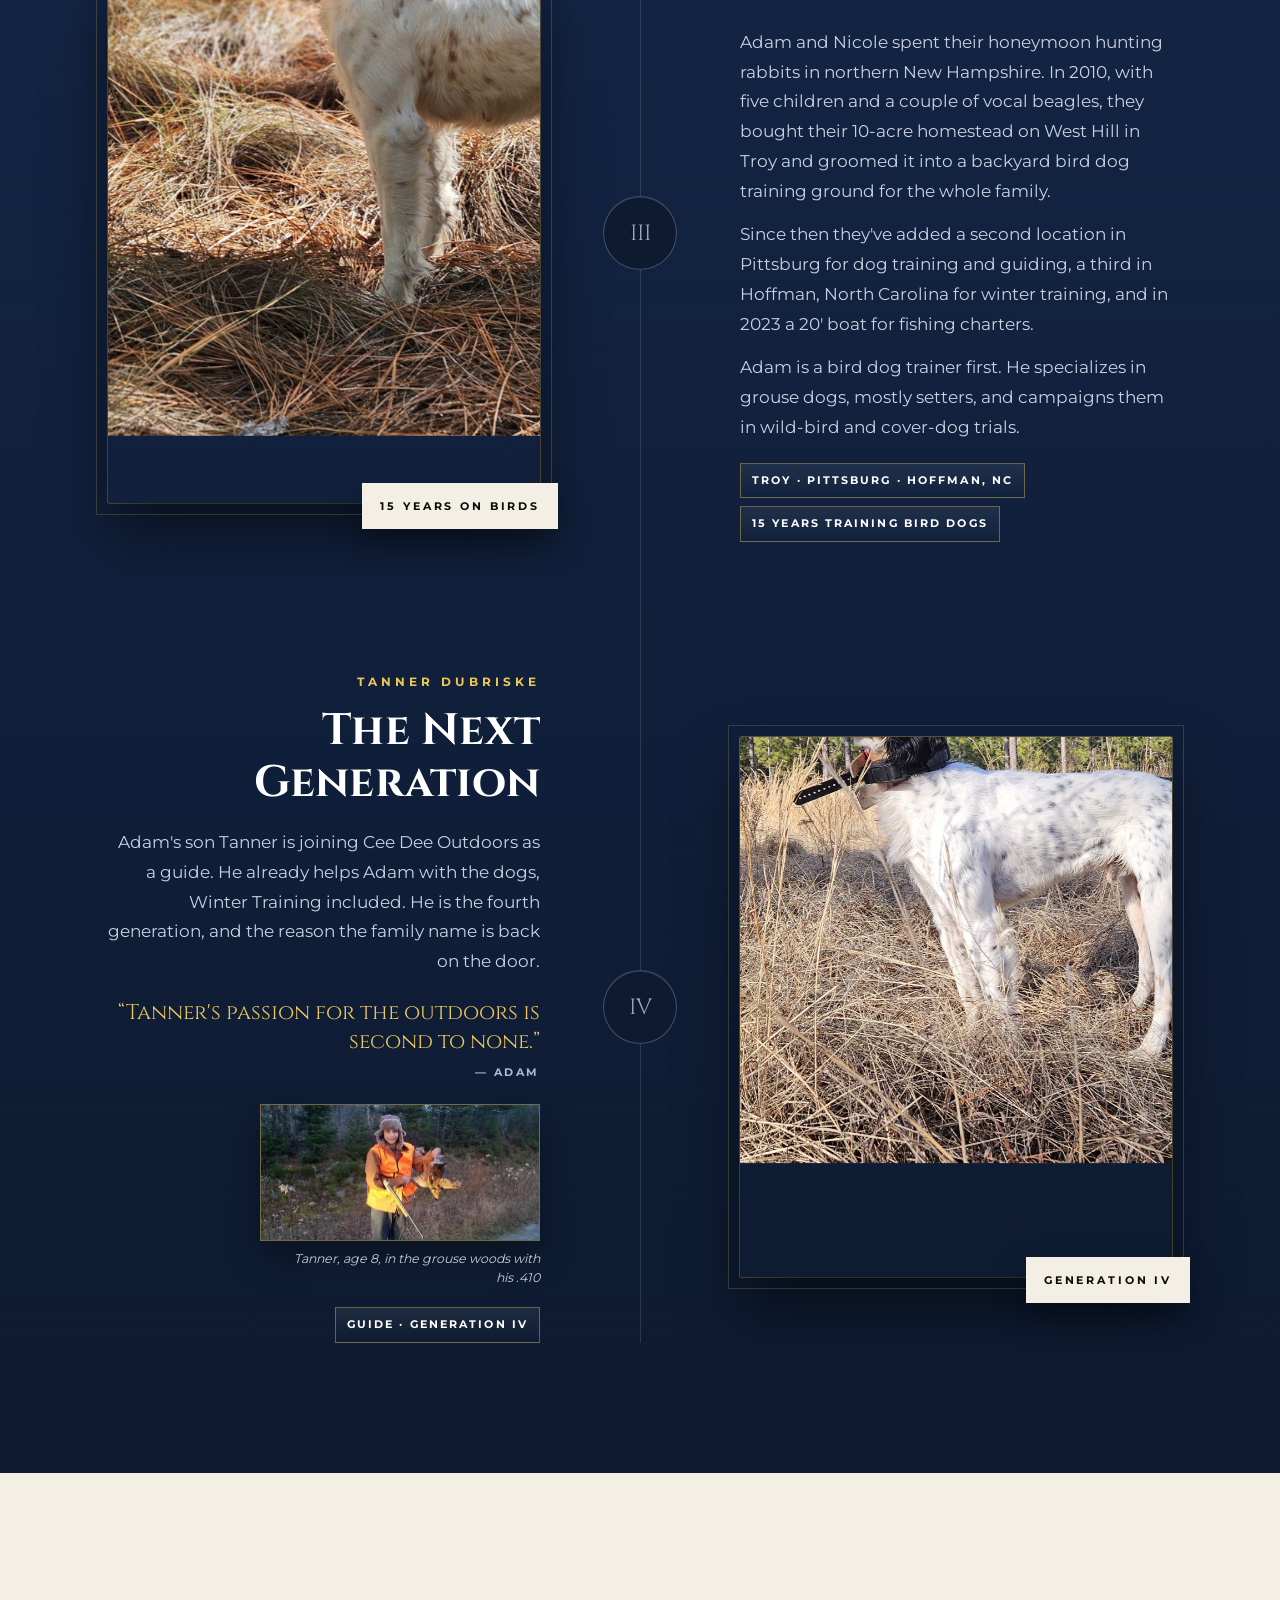
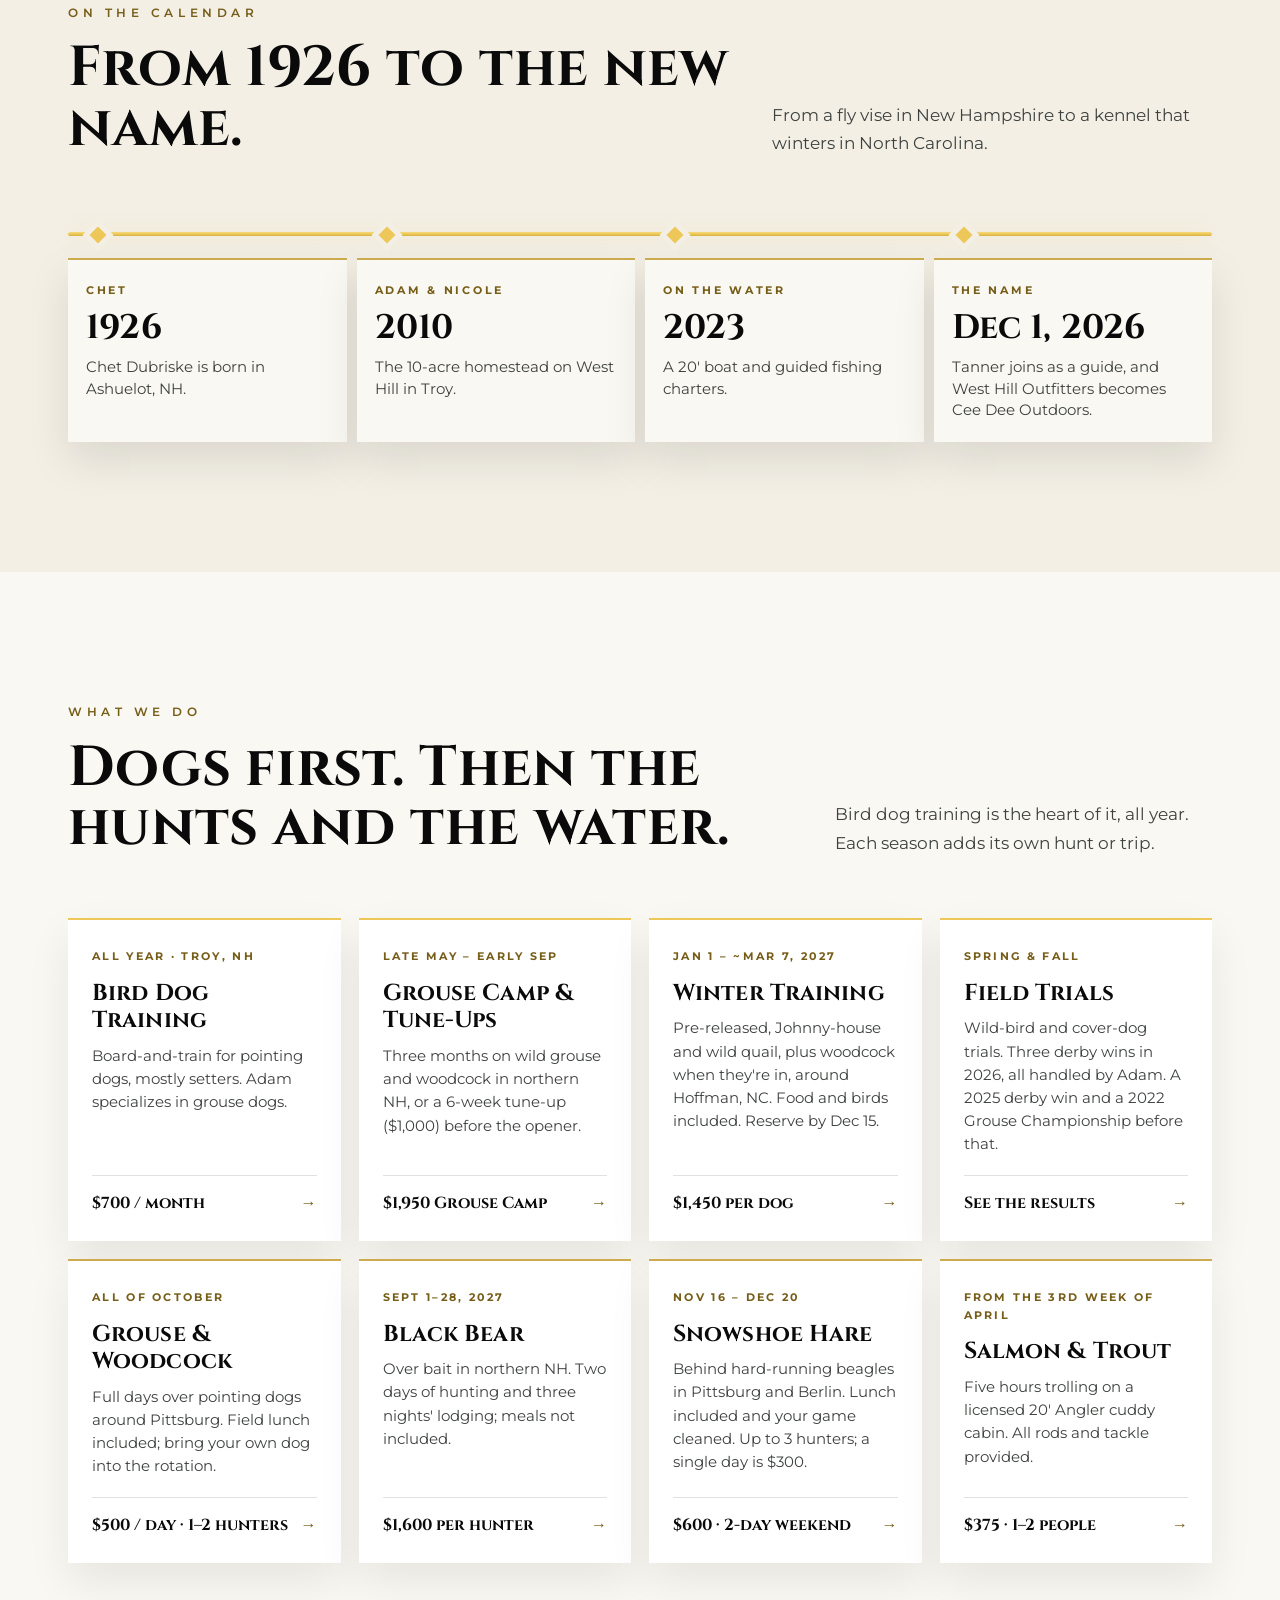
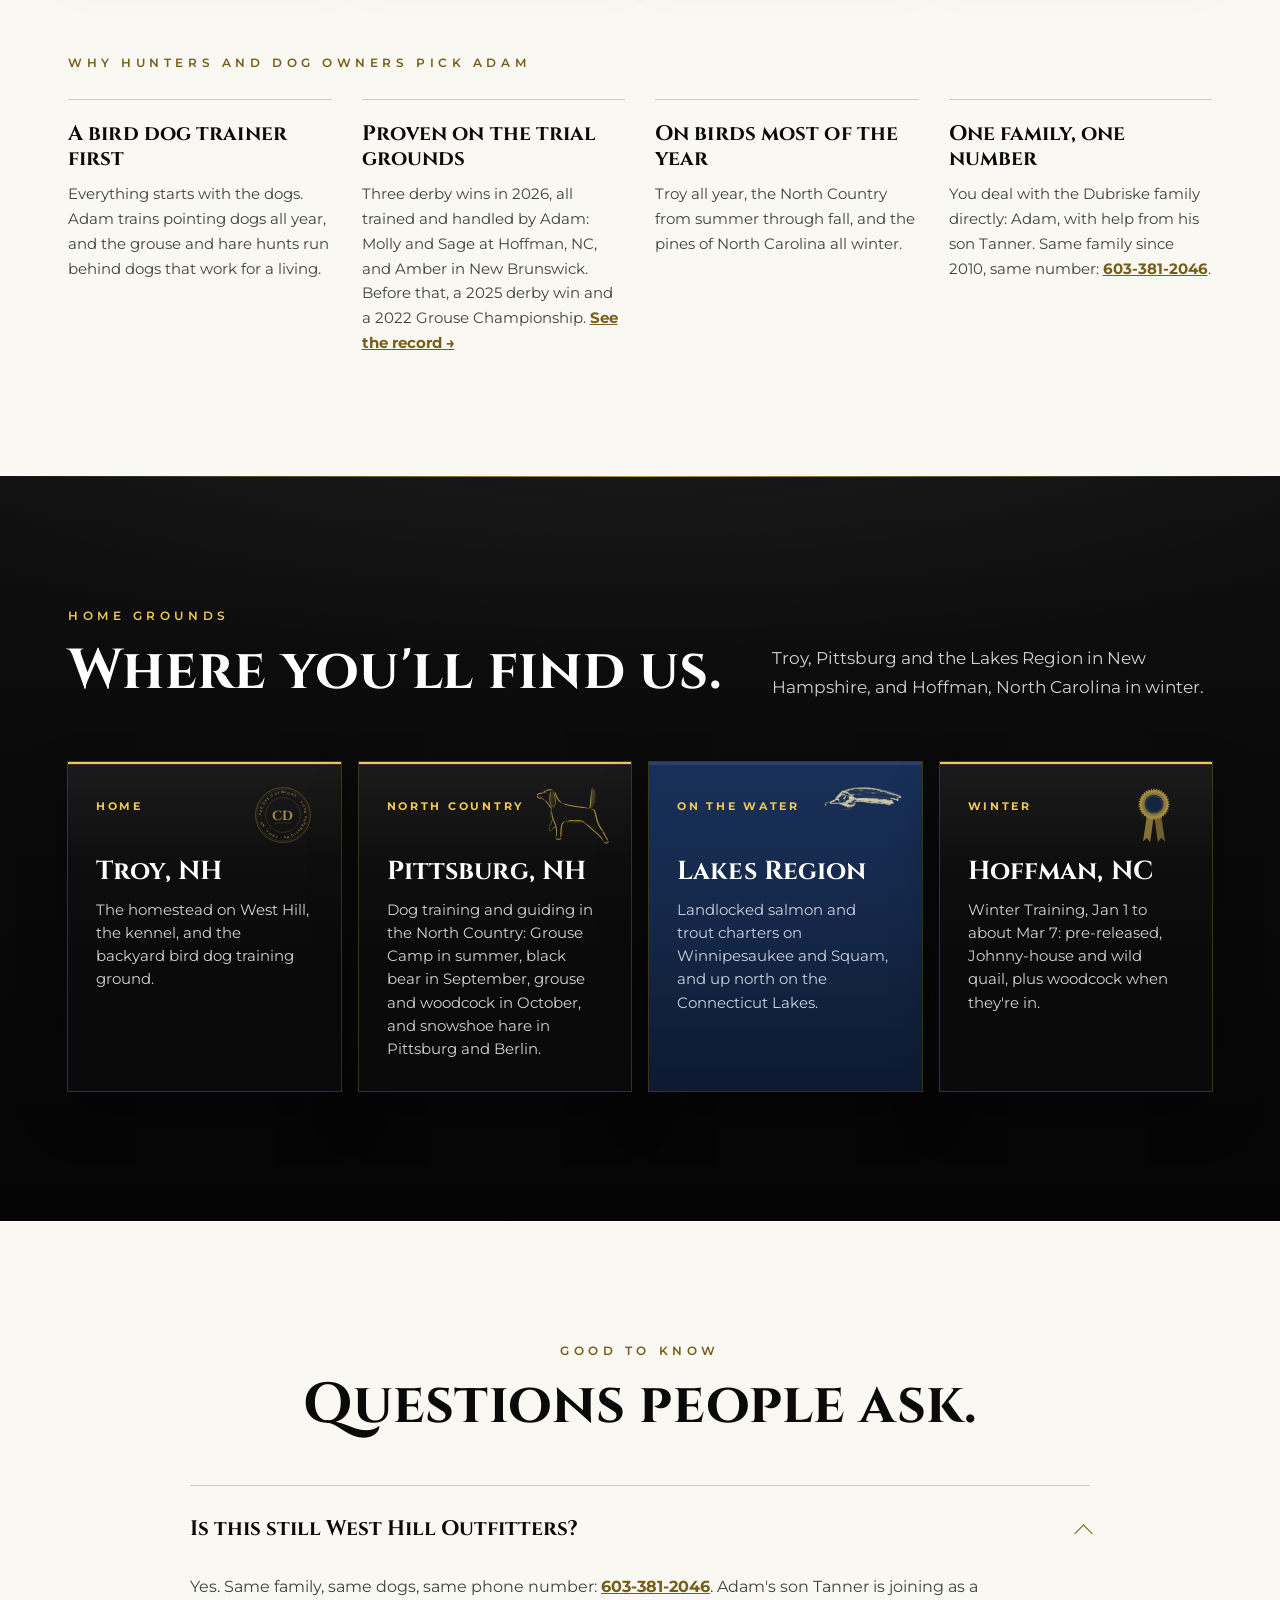
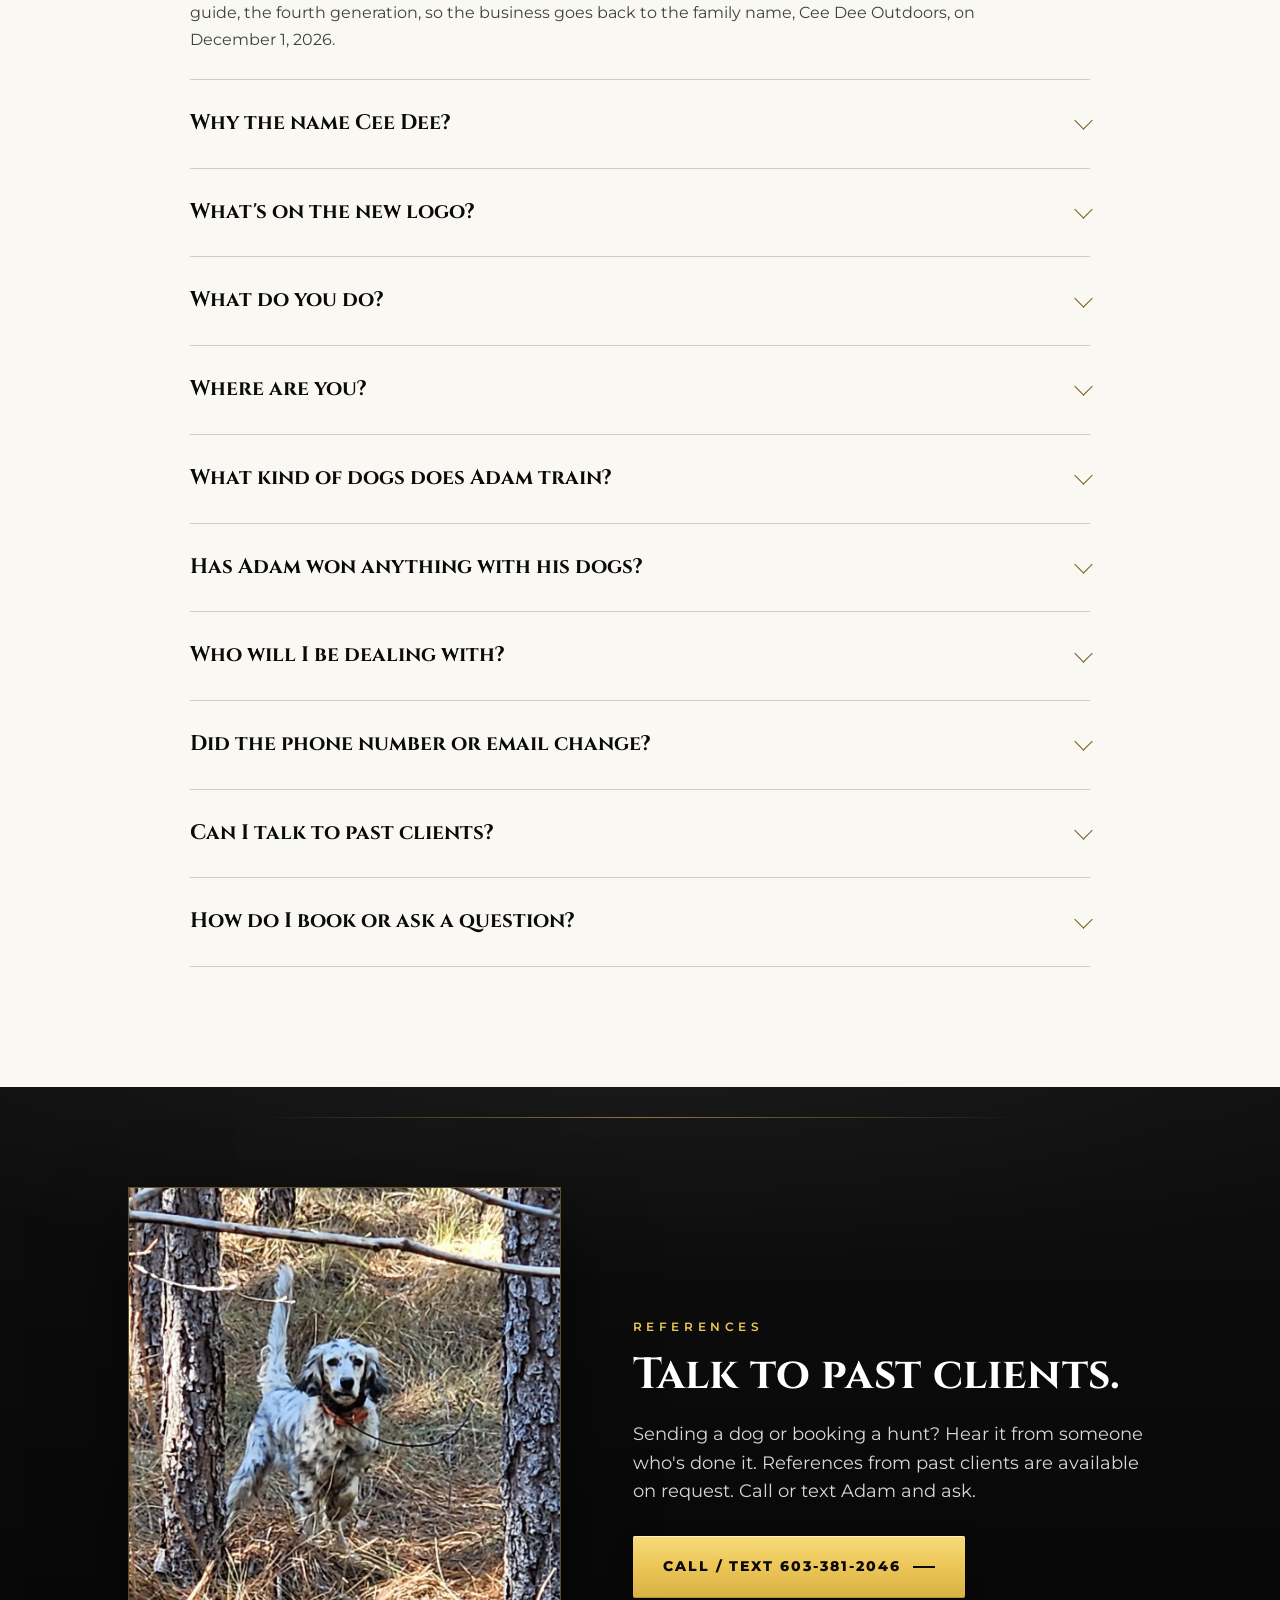
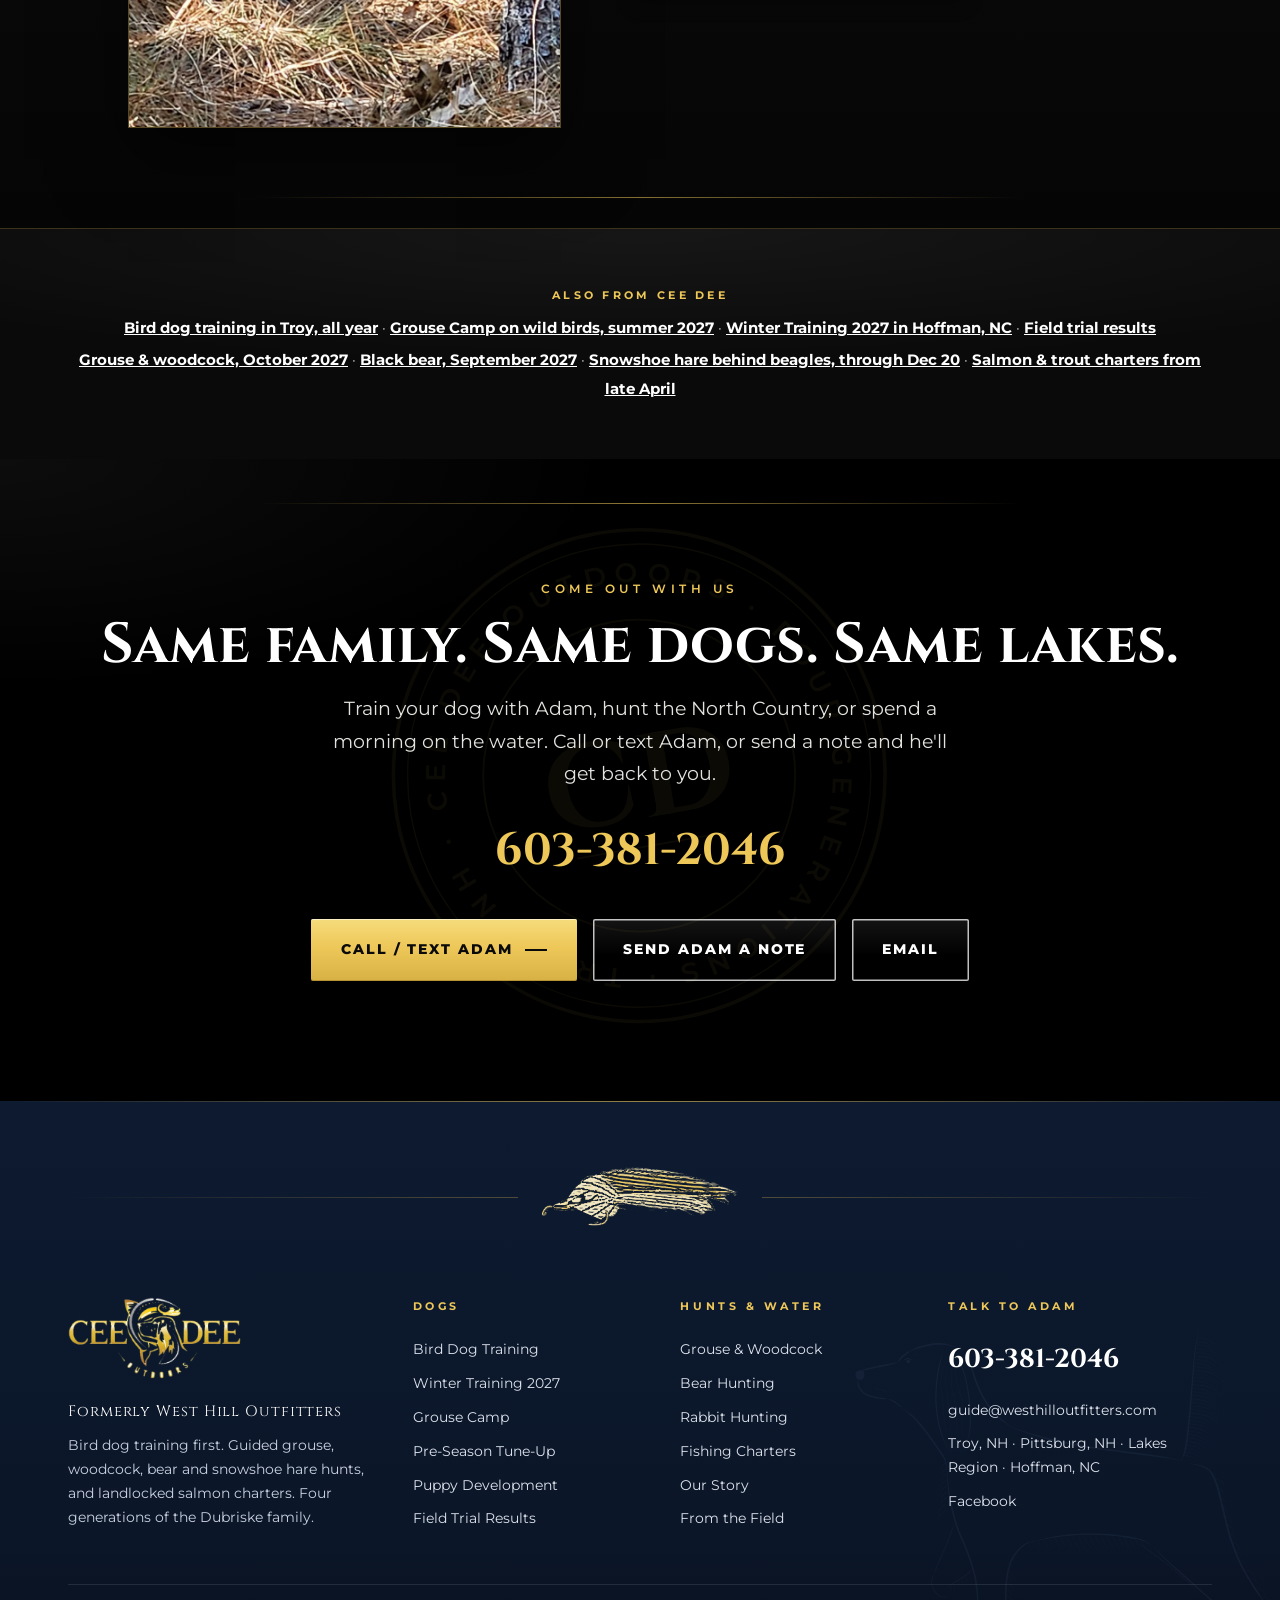
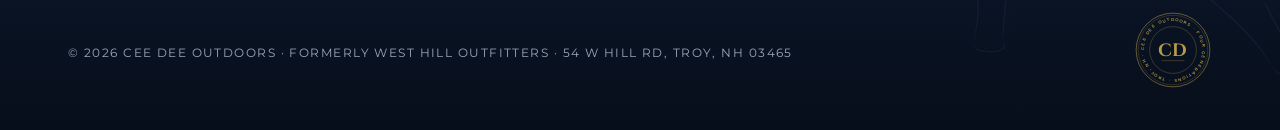
==== commit 8e03821f: "About Us pass 22: references band swaps the line-art beagle for Adam's real setter-on-point photo + " ====
--- a/about-us.html
+++ b/about-us.html
@@ -1,6 +1,6 @@
 <!doctype html><html lang="en"><head><meta name="robots" content="noindex,nofollow"><meta charset="utf-8"><meta name="viewport" content="width=device-width,initial-scale=1">
 <title>Our Story: Four Generations | Cee Dee Outdoors (formerly West Hill Outfitters)</title>
-<meta name="description" content="Cee Dee Outdoors, formerly West Hill Outfitters: four generations of a New Hampshire outdoor family, from Chet's Cee Dee Flies to Adam and his son Tanner. Bird dog training in Troy, NH, grouse, woodcock, bear and snowshoe hare hunts in Pittsburg and Berlin, salmon and trout charters, and Winter Training in Hoffman, NC. Call or text Adam: 603-381-2046.">
+<meta name="description" content="Cee Dee Outdoors, formerly West Hill Outfitters: four generations of a New Hampshire outdoor family, from Chet's Cee Dee Flies to Adam and his son Tanner. Bird dog training in Troy, NH, grouse, woodcock, bear and snowshoe hare hunts in Pittsburg and Berlin, salmon and trout charters, and Winter Training in Hoffman, NC. Three 2026 derby wins, all trained and handled by Adam. Call or text Adam: 603-381-2046.">
 <link rel="stylesheet" href="assets/site.css"><link rel="stylesheet" href="assets/pages.css">
 <style>
 /* hero on navy: the name on the water. The CD seal is the picture, with the streamer fly through it */
@@ -146,7 +146,29 @@
  .rename .a-logo{max-width:250px}
 }
 </style>
-<script type="application/ld+json">{"@context": "https://schema.org", "@type": "FAQPage", "mainEntity": [{"@type": "Question", "name": "Is West Hill Outfitters now Cee Dee Outdoors?", "acceptedAnswer": {"@type": "Answer", "text": "Yes. On December 1, 2026, West Hill Outfitters becomes Cee Dee Outdoors. Same family, same dogs, same phone number: 603-381-2046."}}, {"@type": "Question", "name": "Why the name Cee Dee?", "acceptedAnswer": {"@type": "Answer", "text": "It's the family's name in the outdoors. Adam's grandfather Chet, “Gumpie” to all of us, started it with Cee Dee Flies. Adam's father Paul followed with Cee Dee Tackle and Cee Dee Streamers, and he still ties flies today. Now Adam's son Tanner is joining as a guide, the fourth generation, so the business goes back to that name."}}, {"@type": "Question", "name": "What's on the new logo?", "acceptedAnswer": {"@type": "Answer", "text": "A gold salmon curled around a setter's head, with CEE DEE across it and OUTDOORS below. The fishing and the dogs, in one mark."}}, {"@type": "Question", "name": "What do you do?", "acceptedAnswer": {"@type": "Answer", "text": "Bird dog training first: board-and-train in Troy all year, Grouse Camp in summer, pre-season tune-ups, Winter Training in Hoffman, NC, and field trials. Then guided grouse and woodcock hunts in October, black bear in September, snowshoe hare from Nov 16 to Dec 20, and salmon and trout charters from the third week of April."}}, {"@type": "Question", "name": "Where are you?", "acceptedAnswer": {"@type": "Answer", "text": "Home base is the homestead and training grounds at 54 W Hill Rd in Troy, NH. Hunts are up north in Pittsburg and Berlin. Charters run on Lake Winnipesaukee, Squam Lake, Lake Francis, and First and Second Connecticut Lakes. Winter Training is in Hoffman, NC."}}, {"@type": "Question", "name": "What kind of dogs does Adam train?", "acceptedAnswer": {"@type": "Answer", "text": "Pointing dogs. Most are setters, and Adam specializes in grouse dogs. Call or text him to talk about yours."}}, {"@type": "Question", "name": "Who will I be dealing with?", "acceptedAnswer": {"@type": "Answer", "text": "The family. Adam trains and guides, with help from his son Tanner, the fourth generation. Adam and Nicole Dubriske have run the business since 2010."}}, {"@type": "Question", "name": "Did the phone number or email change?", "acceptedAnswer": {"@type": "Answer", "text": "No. Call or text 603-381-2046, and keep using guide@westhilloutfitters.com for now."}}, {"@type": "Question", "name": "Can I talk to past clients?", "acceptedAnswer": {"@type": "Answer", "text": "Yes. References from past clients are available on request. Just ask Adam."}}, {"@type": "Question", "name": "How do I book or ask a question?", "acceptedAnswer": {"@type": "Answer", "text": "Call or text Adam at 603-381-2046, email guide@westhilloutfitters.com, or send a note through the trip planner and he'll get back to you."}}]}</script>
+<style id="p22-about">
+/* Pass 22 (Nov 26, 2026): real-photo references band (Pass 20 pattern) */
+.refs.p22{text-align:left;padding:100px 0}
+.refs.p22 .rf-grid{display:grid;grid-template-columns:minmax(0,5fr) minmax(0,6fr);gap:72px;align-items:center;max-width:1120px;margin:0 auto}
+.refs.p22 .rf-ph{margin:0;aspect-ratio:4/5;overflow:hidden;border:1px solid rgba(237,199,88,.35);box-shadow:0 30px 70px rgba(0,0,0,.55)}
+.refs.p22 .rf-ph picture,.refs.p22 .rf-ph img{display:block;width:100%;height:100%}
+.refs.p22 .rf-ph img{object-fit:cover;object-position:50% 40%}
+.refs.p22 .eyebrow{color:var(--goldb)}
+.refs.p22 h2{font-family:Cinzel,serif;color:#fff;font-size:clamp(30px,3.4vw,48px);line-height:1.12;margin:14px 0 20px}
+.refs.p22 .lead{color:#D8D8D4;font-size:18px;line-height:1.6;max-width:520px}
+.refs.p22 .ctas{margin-top:30px}
+@media (max-width:860px){
+ .refs.p22{padding:62px 0 66px}
+ .refs.p22 .rf-grid{grid-template-columns:1fr;gap:30px}
+ .refs.p22 .rf-ph{aspect-ratio:4/3}
+ .refs.p22 .rf-ph img{object-position:50% 25%}
+ .refs.p22 h2{font-size:30px;margin:12px 0 14px}
+ .refs.p22 .lead{font-size:16px}
+ .refs.p22 .ctas{margin-top:22px}
+ .refs.p22 .ctas .btn{width:100%;justify-content:center}
+}
+</style>
+<script type="application/ld+json">{"@context": "https://schema.org", "@type": "FAQPage", "mainEntity": [{"@type": "Question", "name": "Is this still West Hill Outfitters?", "acceptedAnswer": {"@type": "Answer", "text": "Yes. Same family, same dogs, same phone number: 603-381-2046. Adam's son Tanner is joining as a guide, the fourth generation, so the business goes back to the family name, Cee Dee Outdoors, on December 1, 2026."}}, {"@type": "Question", "name": "Why the name Cee Dee?", "acceptedAnswer": {"@type": "Answer", "text": "It's the family's name in the outdoors. Adam's grandfather Chet, “Gumpie” to all of us, started it with Cee Dee Flies. Adam's father Paul followed with Cee Dee Tackle and Cee Dee Streamers, and he still ties flies today. Now Adam's son Tanner is joining as a guide, the fourth generation, so the business goes back to that name."}}, {"@type": "Question", "name": "What's on the new logo?", "acceptedAnswer": {"@type": "Answer", "text": "A gold salmon curled around a setter's head, with CEE DEE across it and OUTDOORS below. The fishing and the dogs, in one mark."}}, {"@type": "Question", "name": "What do you do?", "acceptedAnswer": {"@type": "Answer", "text": "Bird dog training first: board-and-train in Troy all year, Grouse Camp in summer, pre-season tune-ups, Winter Training in Hoffman, NC, and field trials. Then guided grouse and woodcock hunts in October, black bear in September, snowshoe hare from Nov 16 to Dec 20, and salmon and trout charters from the third week of April."}}, {"@type": "Question", "name": "Where are you?", "acceptedAnswer": {"@type": "Answer", "text": "Home base is the homestead and training grounds at 54 W Hill Rd in Troy, NH. Hunts are up north in Pittsburg and Berlin. Charters run on Lake Winnipesaukee, Squam Lake, Lake Francis, and First and Second Connecticut Lakes. Winter Training is in Hoffman, NC."}}, {"@type": "Question", "name": "What kind of dogs does Adam train?", "acceptedAnswer": {"@type": "Answer", "text": "Pointing dogs. Most are setters, and Adam specializes in grouse dogs. Call or text him to talk about yours."}}, {"@type": "Question", "name": "Has Adam won anything with his dogs?", "acceptedAnswer": {"@type": "Answer", "text": "Yes. Three derby wins in 2026, all trained and handled by Adam. Niantic River Molly won the US Complete National Derby and Niantic River Sage won the Southeastern Derby, both on the Hoffman, NC field trial grounds. In the fall, Amber won a derby in New Brunswick, Canada. Before that, a 2025 derby win and a 2022 Grouse Championship. See the results page for the full record."}}, {"@type": "Question", "name": "Who will I be dealing with?", "acceptedAnswer": {"@type": "Answer", "text": "The family. Adam trains and guides, with help from his son Tanner, the fourth generation. Adam and Nicole Dubriske have run the business since 2010."}}, {"@type": "Question", "name": "Did the phone number or email change?", "acceptedAnswer": {"@type": "Answer", "text": "No. Call or text 603-381-2046, and keep using guide@westhilloutfitters.com for now."}}, {"@type": "Question", "name": "Can I talk to past clients?", "acceptedAnswer": {"@type": "Answer", "text": "Yes. References from past clients are available on request. Call or text Adam at 603-381-2046 and ask."}}, {"@type": "Question", "name": "How do I book or ask a question?", "acceptedAnswer": {"@type": "Answer", "text": "Call or text Adam at 603-381-2046, email guide@westhilloutfitters.com, or send a note through the trip planner and he'll get back to you."}}]}</script>
 
 </head><body>
 <div class="note-bar">West Hill Outfitters is now <b>Cee Dee Outdoors</b><span class="nb-x"> · Same family. Same dogs.</span></div>
@@ -309,17 +331,17 @@
   <a class="a-svc rv" href="dog-training.html"><span class="k">All year · Troy, NH</span><h3>Bird Dog Training</h3><p>Board-and-train for pointing dogs, mostly setters. Adam specializes in grouse dogs.</p><span class="pr">$700 / month<i>→</i></span></a>
   <a class="a-svc rv d1" href="dog-training.html#grouse-camp"><span class="k">Late May – early Sep</span><h3>Grouse Camp &amp; Tune-Ups</h3><p>Three months on wild grouse and woodcock in northern NH, or a 6-week tune-up ($1,000) before the opener.</p><span class="pr">$1,950 Grouse Camp<i>→</i></span></a>
   <a class="a-svc rv d2" href="winter-training.html"><span class="k">Jan 1 – ~Mar 7, 2027</span><h3>Winter Training</h3><p>Pre-released, Johnny-house and wild quail, plus woodcock when they're in, around Hoffman, NC. Food and birds included. Reserve by Dec 15.</p><span class="pr">$1,450 per dog<i>→</i></span></a>
-  <a class="a-svc rv d3" href="trialing.html"><span class="k">Spring &amp; fall</span><h3>Field Trials</h3><p>Wild-bird and cover-dog trials. A 2022 Grouse Championship and derby wins in 2025 and 2026.</p><span class="pr">See the results<i>→</i></span></a>
+  <a class="a-svc rv d3" href="trialing.html"><span class="k">Spring &amp; fall</span><h3>Field Trials</h3><p>Wild-bird and cover-dog trials. Three derby wins in 2026, all handled by Adam. A 2025 derby win and a 2022 Grouse Championship before that.</p><span class="pr">See the results<i>→</i></span></a>
   <a class="a-svc rv" href="grouse-and-woodcock-hunting.html"><span class="k">All of October</span><h3>Grouse &amp; Woodcock</h3><p>Full days over pointing dogs around Pittsburg. Field lunch included; bring your own dog into the rotation.</p><span class="pr">$500 / day · 1–2 hunters<i>→</i></span></a>
   <a class="a-svc rv d1" href="bear-hunting.html"><span class="k">Sept 1–28, 2027</span><h3>Black Bear</h3><p>Over bait in northern NH. Two days of hunting and three nights' lodging; meals not included.</p><span class="pr">$1,600 per hunter<i>→</i></span></a>
-  <a class="a-svc rv d2" href="rabbit-hunting.html"><span class="k">Nov 16 – Dec 20</span><h3>Snowshoe Hare</h3><p>Behind hard-running beagles in Pittsburg and Berlin. Lunch included and your game cleaned.</p><span class="pr">$300 / day · up to 3<i>→</i></span></a>
+  <a class="a-svc rv d2" href="rabbit-hunting.html"><span class="k">Nov 16 – Dec 20</span><h3>Snowshoe Hare</h3><p>Behind hard-running beagles in Pittsburg and Berlin. Lunch included and your game cleaned. Up to 3 hunters; a single day is $300.</p><span class="pr">$600 · 2-day weekend<i>→</i></span></a>
   <a class="a-svc rv d3" href="fishing.html"><span class="k">From the 3rd week of April</span><h3>Salmon &amp; Trout</h3><p>Five hours trolling on a licensed 20' Angler cuddy cabin. All rods and tackle provided.</p><span class="pr">$375 · 1–2 people<i>→</i></span></a>
  </div>
  <div class="a-why">
   <div class="eyebrow rv">Why hunters and dog owners pick Adam</div>
   <ul>
   <li class="rv"><h3>A bird dog trainer first</h3><p>Everything starts with the dogs. Adam trains pointing dogs all year, and the grouse and hare hunts run behind dogs that work for a living.</p></li>
-  <li class="rv d1"><h3>Proven on the trial grounds</h3><p>A 2022 Grouse Championship, and derby wins in 2025 and 2026. <a href="trialing.html" style="color:#765D18;font-weight:700">See the record →</a></p></li>
+  <li class="rv d1"><h3>Proven on the trial grounds</h3><p>Three derby wins in 2026, all trained and handled by Adam: Molly and Sage at Hoffman, NC, and Amber in New Brunswick. Before that, a 2025 derby win and a 2022 Grouse Championship. <a href="trialing.html" style="color:#765D18;font-weight:700">See the record →</a></p></li>
   <li class="rv d2"><h3>On birds most of the year</h3><p>Troy all year, the North Country from summer through fall, and the pines of North Carolina all winter.</p></li>
   <li class="rv d3"><h3>One family, one number</h3><p>You deal with the Dubriske family directly: Adam, with help from his son Tanner. Same family since 2010, same number: <a href="tel:6033812046" style="color:#765D18;font-weight:700">603-381-2046</a>.</p></li>
   </ul>
@@ -494,160 +516,27 @@
 <section class="s-paper on-light a-faq" id="faq"><div class="wrap">
  <div style="text-align:center"><div class="eyebrow rv">Good to know</div><h2 class="rv d1" style="margin-top:14px">Questions people ask.</h2></div>
  <div class="faq rv d1">
-  <details open><summary>Is West Hill Outfitters now Cee Dee Outdoors?</summary><p>Yes. On December 1, 2026, West Hill Outfitters becomes Cee Dee Outdoors. Same family, same dogs, same phone number: <a href="tel:6033812046" style="color:#765D18;font-weight:700">603-381-2046</a>.</p></details>
+  <details open><summary>Is this still West Hill Outfitters?</summary><p>Yes. Same family, same dogs, same phone number: <a href="tel:6033812046" style="color:#765D18;font-weight:700">603-381-2046</a>. Adam's son Tanner is joining as a guide, the fourth generation, so the business goes back to the family name, Cee Dee Outdoors, on December 1, 2026.</p></details>
   <details><summary>Why the name Cee Dee?</summary><p>It's the family's name in the outdoors. Adam's grandfather Chet, “Gumpie” to all of us, started it with Cee Dee Flies. Adam's father Paul followed with Cee Dee Tackle and Cee Dee Streamers, and he still ties flies today. Now Adam's son Tanner is joining as a guide, the fourth generation, so the business goes back to that name.</p></details>
   <details><summary>What's on the new logo?</summary><p>A gold salmon curled around a setter's head, with CEE DEE across it and OUTDOORS below. The fishing and the dogs, in one mark.</p></details>
   <details><summary>What do you do?</summary><p>Bird dog training first: board-and-train in Troy all year, Grouse Camp in summer, pre-season tune-ups, Winter Training in Hoffman, NC, and field trials. Then guided grouse and woodcock hunts in October, black bear in September, snowshoe hare from Nov 16 to Dec 20, and salmon and trout charters from the third week of April.</p></details>
   <details><summary>Where are you?</summary><p>Home base is the homestead and training grounds at 54 W Hill Rd in Troy, NH. Hunts are up north in Pittsburg and Berlin. Charters run on Lake Winnipesaukee, Squam Lake, Lake Francis, and First and Second Connecticut Lakes. Winter Training is in Hoffman, NC.</p></details>
   <details><summary>What kind of dogs does Adam train?</summary><p>Pointing dogs. Most are setters, and Adam specializes in grouse dogs. Call or text him to talk about yours.</p></details>
+  <details><summary>Has Adam won anything with his dogs?</summary><p>Yes. Three derby wins in 2026, all trained and handled by Adam. Niantic River Molly won the US Complete National Derby and Niantic River Sage won the Southeastern Derby, both on the Hoffman, NC field trial grounds. In the fall, Amber won a derby in New Brunswick, Canada. Before that, a 2025 derby win and a 2022 Grouse Championship. See the <a href="trialing.html" style="color:#765D18;font-weight:700">results page</a> for the full record.</p></details>
   <details><summary>Who will I be dealing with?</summary><p>The family. Adam trains and guides, with help from his son Tanner, the fourth generation. Adam and Nicole Dubriske have run the business since 2010.</p></details>
   <details><summary>Did the phone number or email change?</summary><p>No. Call or text <a href="tel:6033812046" style="color:#765D18;font-weight:700">603-381-2046</a>, and keep using <a href="mailto:guide@westhilloutfitters.com" style="color:#765D18;font-weight:700">guide@westhilloutfitters.com</a> for now.</p></details>
-  <details><summary>Can I talk to past clients?</summary><p>Yes. References from past clients are available on request. Just ask Adam.</p></details>
+  <details><summary>Can I talk to past clients?</summary><p>Yes. References from past clients are available on request. Call or text Adam at <a href="tel:6033812046" style="color:#765D18;font-weight:700">603-381-2046</a> and ask.</p></details>
   <details><summary>How do I book or ask a question?</summary><p>Call or text Adam at <a href="tel:6033812046" style="color:#765D18;font-weight:700">603-381-2046</a>, email <a href="mailto:guide@westhilloutfitters.com" style="color:#765D18;font-weight:700">guide@westhilloutfitters.com</a>, or send a note through the <a href="home.html#plan" style="color:#765D18;font-weight:700">trip planner</a> and he'll get back to you.</p></details>
  </div>
 </div></section>
 
-<section class="refs"><div class="wrap"><div class="setter rv"><svg xmlns="http://www.w3.org/2000/svg" viewBox="126 0 846 662" fill="currentColor" role="img" aria-label="English setter on point">
-<path d="M147.1,91.4 L148.2,91.6 L149.6,91.8 L151.2,92.1 L152.9,92.2 L154.8,92.2 L156.7,92.0 L158.7,91.6 L160.7,91.1 L162.8,90.6 L164.8,90.1 L166.9,89.6 L168.9,89.1 L170.9,88.7 L172.7,88.3 L174.5,87.9 L176.4,87.5 L178.3,87.1 L180.3,86.8 L182.2,86.4 L184.2,86.0 L186.2,85.7 L188.1,85.3 L190.0,85.0 L191.9,84.6 L193.7,84.3 L195.4,83.9 L197.1,83.6 L198.7,83.1 L200.2,82.7 L201.6,82.2 L203.0,81.7 L204.4,81.1 L205.7,80.6 L206.9,80.0 L208.1,79.5 L209.2,78.9 L210.2,78.4 L211.2,77.9 L212.0,77.5 L212.8,77.0 L213.5,76.7 L214.1,76.4 L213.9,75.6 L213.2,75.6 L212.5,75.7 L211.6,75.7 L210.6,75.7 L209.5,75.8 L208.4,75.8 L207.2,75.9 L205.9,76.0 L204.5,76.1 L203.2,76.2 L201.7,76.3 L200.3,76.5 L198.8,76.7 L197.3,76.9 L195.8,77.1 L194.2,77.4 L192.4,77.7 L190.7,78.0 L188.8,78.4 L186.9,78.7 L185.0,79.1 L183.0,79.4 L181.0,79.8 L179.0,80.2 L177.0,80.5 L175.1,80.9 L173.2,81.3 L171.3,81.7 L169.4,82.1 L167.4,82.6 L165.4,83.1 L163.3,83.5 L161.2,84.0 L159.1,84.6 L157.1,85.0 L155.1,85.6 L153.3,86.3 L151.7,87.2 L150.2,88.1 L148.9,89.1 L147.8,89.9 L146.9,90.6Z"/>
-<path d="M214.3,76.2 L214.8,76.0 L215.5,75.7 L216.1,75.3 L216.9,74.9 L217.7,74.4 L218.5,73.9 L219.3,73.3 L220.1,72.7 L220.9,72.1 L221.6,71.3 L222.3,70.6 L223.0,69.8 L223.6,69.1 L224.3,68.4 L225.1,67.7 L226.0,66.9 L227.0,66.1 L228.1,65.2 L229.2,64.3 L230.4,63.4 L231.5,62.5 L232.5,61.5 L233.4,60.3 L234.2,59.2 L234.9,58.0 L235.4,57.0 L235.9,56.1 L236.2,55.3 L235.8,54.7 L234.9,54.8 L233.9,55.0 L232.8,55.3 L231.5,55.6 L230.2,56.0 L228.8,56.5 L227.5,57.2 L226.3,58.1 L225.1,59.0 L223.9,60.0 L222.7,60.9 L221.6,61.8 L220.6,62.7 L219.7,63.6 L218.8,64.4 L218.0,65.3 L217.2,66.2 L216.5,67.1 L215.8,68.1 L215.3,69.1 L214.9,70.1 L214.6,71.1 L214.4,72.0 L214.2,72.9 L214.0,73.8 L213.9,74.5 L213.8,75.2 L213.7,75.8Z"/>
-<path d="M236.1,55.4 L237.3,55.2 L238.6,55.0 L240.2,54.7 L242.0,54.3 L243.9,54.0 L245.9,53.6 L248.0,53.1 L250.2,52.6 L252.4,52.1 L254.6,51.6 L256.7,51.1 L258.9,50.5 L260.9,50.0 L262.8,49.5 L264.8,49.1 L266.9,48.6 L268.9,48.2 L271.0,47.8 L273.1,47.4 L275.2,47.0 L277.3,46.7 L279.4,46.4 L281.5,46.1 L283.6,45.8 L285.7,45.6 L287.8,45.5 L289.8,45.3 L291.9,45.3 L293.9,45.3 L296.2,45.4 L298.5,45.5 L301.0,45.7 L303.5,46.0 L306.0,46.3 L308.4,46.6 L310.8,46.9 L313.2,47.3 L315.3,47.6 L317.3,47.9 L319.1,48.1 L320.7,48.3 L321.9,48.4 L322.1,47.6 L320.9,47.2 L319.5,46.6 L317.8,46.0 L315.9,45.3 L313.8,44.5 L311.6,43.7 L309.3,42.9 L306.9,42.1 L304.4,41.3 L301.9,40.6 L299.4,39.9 L296.9,39.4 L294.5,39.0 L292.1,38.7 L289.8,38.6 L287.6,38.5 L285.3,38.6 L283.0,38.7 L280.7,38.9 L278.5,39.1 L276.2,39.5 L274.0,39.8 L271.8,40.2 L269.6,40.6 L267.4,41.1 L265.3,41.5 L263.2,42.0 L261.2,42.5 L259.0,43.0 L256.8,43.7 L254.7,44.5 L252.5,45.3 L250.3,46.3 L248.3,47.3 L246.2,48.4 L244.3,49.5 L242.5,50.5 L240.9,51.5 L239.3,52.5 L238.0,53.3 L236.8,54.0 L235.9,54.6Z"/>
-<path d="M139.6,108.1 L139.5,108.7 L139.3,109.4 L139.1,110.2 L138.9,111.2 L138.7,112.3 L138.5,113.4 L138.4,114.6 L138.3,115.9 L138.4,117.2 L138.5,118.5 L138.8,119.7 L139.2,121.0 L139.7,122.3 L140.3,123.4 L140.8,124.5 L141.5,125.5 L142.1,126.5 L142.8,127.5 L143.5,128.5 L144.3,129.5 L145.1,130.5 L146.0,131.4 L146.9,132.4 L147.9,133.3 L149.0,134.2 L150.0,135.0 L151.2,135.9 L152.4,136.6 L153.7,137.4 L155.0,138.1 L156.4,138.7 L157.8,139.3 L159.3,139.9 L160.8,140.5 L162.3,141.0 L163.9,141.6 L165.5,142.0 L167.1,142.5 L168.6,142.9 L170.2,143.3 L171.8,143.7 L173.4,144.0 L175.0,144.3 L176.8,144.5 L178.6,144.7 L180.5,144.7 L182.4,144.7 L184.3,144.7 L186.1,144.5 L187.9,144.4 L189.6,144.2 L191.2,144.0 L192.7,143.8 L194.0,143.6 L195.1,143.5 L196.0,143.4 L196.0,142.6 L195.1,142.4 L194.0,142.1 L192.8,141.8 L191.3,141.5 L189.8,141.1 L188.1,140.7 L186.4,140.3 L184.6,140.0 L182.8,139.6 L181.1,139.3 L179.3,138.9 L177.7,138.6 L176.1,138.3 L174.6,138.0 L173.2,137.7 L171.7,137.3 L170.2,136.9 L168.7,136.5 L167.2,136.1 L165.7,135.7 L164.3,135.2 L162.9,134.7 L161.5,134.2 L160.2,133.7 L158.9,133.1 L157.7,132.6 L156.6,132.0 L155.6,131.4 L154.6,130.8 L153.7,130.1 L152.9,129.4 L152.0,128.7 L151.2,128.0 L150.5,127.2 L149.8,126.4 L149.1,125.6 L148.4,124.8 L147.8,123.9 L147.2,123.1 L146.7,122.2 L146.2,121.4 L145.7,120.6 L145.4,119.8 L145.0,119.0 L144.7,118.0 L144.4,117.0 L144.1,116.0 L143.7,114.9 L143.3,113.9 L142.8,112.8 L142.4,111.8 L141.9,110.9 L141.5,110.0 L141.1,109.2 L140.7,108.5 L140.4,107.9Z"/>
-<path d="M195.9,143.3 L196.3,143.8 L196.9,144.4 L197.6,145.0 L198.4,145.8 L199.3,146.5 L200.2,147.3 L201.3,148.0 L202.3,148.7 L203.5,149.3 L204.6,149.8 L205.7,150.4 L206.7,151.0 L207.7,151.5 L208.6,152.1 L209.5,152.7 L210.4,153.4 L211.4,154.1 L212.4,154.8 L213.4,155.6 L214.5,156.3 L215.6,156.9 L216.6,157.6 L217.7,158.1 L218.7,158.7 L219.6,159.2 L220.5,159.6 L221.2,159.9 L221.8,160.2 L222.2,159.8 L221.8,159.2 L221.4,158.6 L220.9,157.8 L220.3,156.9 L219.7,155.9 L219.0,155.0 L218.2,153.9 L217.3,152.9 L216.4,152.0 L215.5,151.0 L214.5,150.1 L213.4,149.3 L212.4,148.6 L211.4,147.9 L210.3,147.2 L209.2,146.6 L208.1,146.0 L206.9,145.3 L205.7,144.7 L204.5,144.2 L203.2,143.8 L202.0,143.4 L200.8,143.2 L199.6,143.1 L198.6,142.9 L197.6,142.9 L196.8,142.8 L196.1,142.7Z"/>
-<path opacity=".62" d="M166.0,121.2 L166.6,121.5 L167.3,121.9 L168.2,122.4 L169.2,122.9 L170.3,123.4 L171.5,124.0 L172.7,124.5 L174.0,124.9 L175.4,125.3 L176.7,125.8 L178.0,126.2 L179.3,126.6 L180.4,127.0 L181.6,127.3 L182.6,127.7 L183.8,128.1 L184.9,128.5 L186.1,128.9 L187.3,129.3 L188.4,129.7 L189.6,130.0 L190.7,130.2 L191.8,130.5 L192.8,130.7 L193.8,130.8 L194.6,131.0 L195.3,131.1 L195.9,131.2 L196.1,130.8 L195.5,130.5 L194.9,130.1 L194.2,129.7 L193.3,129.2 L192.4,128.7 L191.5,128.2 L190.4,127.6 L189.3,127.1 L188.2,126.7 L187.0,126.3 L185.8,125.8 L184.7,125.4 L183.5,125.0 L182.4,124.7 L181.3,124.3 L180.1,123.9 L178.8,123.5 L177.5,123.1 L176.2,122.7 L174.9,122.3 L173.5,121.9 L172.2,121.6 L170.9,121.4 L169.7,121.2 L168.6,121.1 L167.6,121.0 L166.7,120.9 L166.0,120.8Z"/>
-<path d="M224.1,73.2 L224.5,73.2 L225.1,73.2 L225.7,73.1 L226.4,73.0 L227.0,72.8 L227.8,72.7 L228.4,72.5 L229.1,72.2 L229.7,71.9 L230.3,71.7 L230.8,71.4 L231.3,71.3 L231.8,71.1 L232.1,71.1 L232.5,71.1 L233.0,71.2 L233.5,71.3 L234.2,71.4 L234.8,71.7 L235.5,71.9 L236.2,72.1 L237.0,72.2 L237.8,72.3 L238.5,72.3 L239.2,72.3 L239.9,72.3 L240.5,72.3 L240.9,72.2 L241.1,71.8 L240.8,71.4 L240.5,71.0 L240.1,70.5 L239.6,70.0 L239.1,69.4 L238.4,68.9 L237.8,68.4 L237.0,68.0 L236.2,67.7 L235.4,67.4 L234.5,67.2 L233.7,67.0 L232.8,66.9 L231.9,66.9 L231.0,67.0 L230.1,67.2 L229.3,67.5 L228.5,67.8 L227.8,68.2 L227.1,68.6 L226.4,69.2 L225.9,69.7 L225.4,70.3 L225.0,70.9 L224.6,71.5 L224.3,72.0 L224.1,72.4 L223.9,72.8Z"/>
-<path opacity=".62" d="M243.9,58.1 L244.1,58.6 L244.3,59.3 L244.6,60.0 L245.1,60.8 L245.7,61.5 L246.4,62.2 L247.1,62.9 L247.8,63.6 L248.5,64.3 L249.2,64.9 L250.0,65.4 L250.7,65.7 L251.4,65.9 L251.9,66.1 L252.1,65.9 L251.9,65.4 L251.7,64.7 L251.4,64.0 L250.9,63.2 L250.3,62.5 L249.6,61.8 L248.9,61.1 L248.2,60.4 L247.5,59.7 L246.8,59.1 L246.0,58.6 L245.3,58.3 L244.6,58.1 L244.1,57.9Z"/>
-<path d="M295.7,57.9 L295.1,59.6 L294.4,61.6 L293.6,63.9 L292.7,66.5 L291.8,69.4 L290.8,72.4 L289.7,75.7 L288.7,79.0 L287.8,82.5 L286.9,86.0 L286.1,89.5 L285.4,93.0 L284.9,96.4 L284.4,99.6 L283.9,102.8 L283.5,106.1 L283.2,109.4 L282.8,112.7 L282.5,116.1 L282.2,119.4 L282.0,122.8 L281.8,126.2 L281.6,129.6 L281.4,132.9 L281.3,136.3 L281.3,139.6 L281.3,142.8 L281.3,146.1 L281.4,149.3 L281.6,152.5 L281.8,155.7 L282.1,158.9 L282.4,162.1 L282.7,165.2 L283.1,168.3 L283.5,171.4 L284.0,174.4 L284.4,177.4 L284.9,180.3 L285.4,183.1 L285.9,185.9 L286.4,188.5 L287.0,191.1 L287.6,193.6 L288.2,196.1 L288.9,198.5 L289.6,200.8 L290.4,203.0 L291.2,205.2 L291.9,207.3 L292.7,209.3 L293.5,211.3 L294.3,213.2 L295.1,215.0 L295.8,216.8 L296.5,218.5 L297.2,220.2 L298.0,221.9 L298.8,223.5 L299.5,225.0 L300.3,226.5 L301.1,227.9 L301.8,229.2 L302.5,230.5 L303.2,231.7 L303.8,232.8 L304.4,233.8 L304.9,234.7 L305.3,235.5 L305.7,236.1 L306.3,235.9 L306.0,235.1 L305.7,234.3 L305.3,233.3 L304.8,232.3 L304.4,231.1 L303.9,229.8 L303.3,228.5 L302.8,227.1 L302.2,225.6 L301.6,224.1 L301.1,222.5 L300.5,220.9 L300.0,219.2 L299.5,217.5 L299.0,215.7 L298.4,213.9 L297.8,212.0 L297.3,210.0 L296.7,208.0 L296.1,205.9 L295.5,203.8 L294.9,201.6 L294.3,199.4 L293.7,197.1 L293.1,194.8 L292.6,192.4 L292.1,190.0 L291.6,187.5 L291.1,184.9 L290.6,182.2 L290.1,179.4 L289.7,176.6 L289.2,173.7 L288.8,170.7 L288.4,167.7 L288.0,164.6 L287.7,161.5 L287.4,158.4 L287.1,155.3 L286.9,152.2 L286.8,149.0 L286.7,145.9 L286.6,142.8 L286.6,139.6 L286.7,136.4 L286.8,133.1 L286.9,129.8 L287.1,126.5 L287.3,123.2 L287.5,119.9 L287.8,116.5 L288.1,113.2 L288.5,110.0 L288.8,106.7 L289.2,103.5 L289.6,100.4 L290.1,97.2 L290.7,93.9 L291.3,90.5 L291.9,87.0 L292.5,83.5 L293.1,80.0 L293.6,76.6 L294.2,73.3 L294.6,70.1 L295.1,67.1 L295.5,64.4 L295.8,61.9 L296.1,59.8 L296.3,58.1Z"/>
-<path d="M321.7,58.1 L322.2,60.0 L322.9,62.4 L323.6,65.1 L324.5,68.2 L325.4,71.5 L326.5,75.0 L327.6,78.7 L328.8,82.5 L330.0,86.3 L331.3,90.1 L332.5,93.9 L333.7,97.6 L334.8,101.2 L335.7,104.6 L336.5,107.9 L337.3,111.3 L338.0,114.7 L338.7,118.1 L339.4,121.6 L340.0,125.0 L340.6,128.5 L341.1,132.0 L341.6,135.4 L342.1,138.8 L342.5,142.2 L342.9,145.6 L343.3,148.9 L343.6,152.2 L343.9,155.5 L344.2,158.8 L344.4,162.1 L344.7,165.4 L344.8,168.7 L345.0,172.0 L345.1,175.2 L345.1,178.4 L345.2,181.5 L345.2,184.5 L345.2,187.5 L345.2,190.4 L345.1,193.2 L345.0,195.8 L344.9,198.4 L344.6,201.0 L344.3,203.6 L343.9,206.2 L343.5,208.7 L343.0,211.1 L342.5,213.5 L342.0,215.7 L341.5,217.8 L341.1,219.8 L340.6,221.6 L340.3,223.3 L340.0,224.7 L339.7,225.9 L340.3,226.1 L340.7,224.9 L341.1,223.5 L341.7,222.0 L342.4,220.2 L343.1,218.3 L343.8,216.2 L344.6,214.0 L345.4,211.7 L346.1,209.3 L346.8,206.8 L347.5,204.2 L348.1,201.6 L348.6,198.9 L349.0,196.2 L349.3,193.4 L349.5,190.6 L349.7,187.6 L349.8,184.6 L349.9,181.5 L349.9,178.3 L349.8,175.1 L349.7,171.8 L349.6,168.5 L349.4,165.1 L349.2,161.8 L349.0,158.4 L348.7,155.1 L348.4,151.8 L348.0,148.4 L347.7,145.1 L347.3,141.7 L346.8,138.2 L346.3,134.7 L345.8,131.2 L345.3,127.7 L344.7,124.2 L344.1,120.7 L343.4,117.2 L342.7,113.7 L341.9,110.3 L341.1,106.8 L340.3,103.4 L339.4,99.9 L338.3,96.2 L337.1,92.4 L335.8,88.6 L334.4,84.8 L332.9,81.0 L331.4,77.3 L329.8,73.8 L328.3,70.4 L326.8,67.3 L325.4,64.4 L324.2,61.9 L323.1,59.7 L322.3,57.9Z"/>
-<path opacity=".62" d="M300.9,68.0 L300.4,69.8 L299.9,72.0 L299.2,74.5 L298.5,77.4 L297.7,80.6 L296.8,83.9 L296.0,87.5 L295.1,91.1 L294.3,94.7 L293.6,98.4 L293.0,102.0 L292.4,105.5 L292.1,108.8 L291.8,111.9 L291.7,114.9 L291.8,117.8 L291.9,120.6 L292.1,123.4 L292.4,126.2 L292.7,128.9 L293.1,131.6 L293.6,134.2 L294.0,136.9 L294.4,139.5 L294.8,142.1 L295.2,144.8 L295.5,147.4 L295.8,150.1 L296.1,152.8 L296.3,155.6 L296.5,158.3 L296.8,161.1 L297.0,163.8 L297.2,166.6 L297.4,169.3 L297.7,172.1 L297.9,174.8 L298.1,177.5 L298.4,180.2 L298.6,182.9 L298.9,185.5 L299.2,188.1 L299.5,190.7 L299.8,193.4 L300.2,196.2 L300.6,199.1 L301.0,201.9 L301.4,204.7 L301.7,207.4 L302.1,210.1 L302.5,212.6 L302.8,214.9 L303.1,217.1 L303.4,219.0 L303.7,220.6 L303.9,222.0 L304.1,222.0 L304.0,220.6 L303.8,218.9 L303.6,217.0 L303.4,214.8 L303.2,212.5 L302.9,210.0 L302.6,207.3 L302.4,204.6 L302.1,201.8 L301.8,198.9 L301.5,196.1 L301.3,193.3 L301.0,190.6 L300.8,187.9 L300.6,185.3 L300.4,182.7 L300.2,180.0 L300.1,177.4 L299.9,174.6 L299.7,171.9 L299.6,169.2 L299.4,166.4 L299.2,163.7 L299.0,160.9 L298.8,158.1 L298.6,155.4 L298.4,152.6 L298.2,149.9 L297.9,147.2 L297.6,144.5 L297.2,141.8 L296.8,139.1 L296.3,136.5 L295.9,133.8 L295.5,131.2 L295.1,128.5 L294.8,125.9 L294.5,123.2 L294.3,120.5 L294.1,117.7 L294.1,114.9 L294.2,112.1 L294.4,109.0 L294.7,105.8 L295.2,102.3 L295.7,98.8 L296.3,95.1 L296.9,91.4 L297.5,87.8 L298.2,84.2 L298.8,80.8 L299.4,77.6 L300.0,74.7 L300.5,72.1 L300.8,69.8 L301.1,68.0Z"/>
-<path opacity=".62" d="M307.9,68.0 L307.5,69.8 L307.1,72.0 L306.5,74.6 L305.9,77.5 L305.3,80.6 L304.6,84.0 L303.9,87.5 L303.2,91.1 L302.6,94.8 L302.0,98.5 L301.6,102.1 L301.2,105.5 L300.9,108.9 L300.8,112.0 L300.8,114.9 L301.0,117.8 L301.2,120.7 L301.5,123.4 L301.9,126.2 L302.3,128.9 L302.8,131.6 L303.2,134.2 L303.7,136.9 L304.2,139.5 L304.7,142.2 L305.1,144.8 L305.5,147.5 L305.8,150.1 L306.1,152.8 L306.4,155.6 L306.6,158.3 L306.8,161.1 L307.1,163.8 L307.3,166.6 L307.5,169.3 L307.7,172.1 L307.9,174.8 L308.2,177.5 L308.4,180.2 L308.6,182.9 L308.9,185.5 L309.2,188.1 L309.5,190.7 L309.8,193.4 L310.2,196.2 L310.6,199.1 L311.0,201.9 L311.4,204.7 L311.7,207.4 L312.1,210.1 L312.5,212.6 L312.8,214.9 L313.1,217.1 L313.4,219.0 L313.7,220.6 L313.9,222.0 L314.1,222.0 L314.0,220.6 L313.8,218.9 L313.6,217.0 L313.4,214.8 L313.2,212.5 L312.9,210.0 L312.6,207.3 L312.4,204.6 L312.1,201.8 L311.8,198.9 L311.5,196.1 L311.3,193.3 L311.0,190.6 L310.8,187.9 L310.6,185.3 L310.4,182.7 L310.3,180.1 L310.1,177.4 L309.9,174.7 L309.8,171.9 L309.6,169.2 L309.5,166.4 L309.3,163.7 L309.1,160.9 L308.9,158.1 L308.7,155.4 L308.4,152.6 L308.2,149.9 L307.9,147.1 L307.5,144.4 L307.0,141.8 L306.6,139.1 L306.1,136.5 L305.6,133.8 L305.1,131.2 L304.7,128.5 L304.2,125.8 L303.9,123.1 L303.6,120.4 L303.3,117.7 L303.2,114.9 L303.2,112.0 L303.3,109.0 L303.5,105.7 L303.8,102.3 L304.1,98.7 L304.5,95.1 L305.0,91.4 L305.5,87.8 L306.0,84.2 L306.4,80.8 L306.9,77.6 L307.3,74.7 L307.6,72.1 L307.9,69.8 L308.1,68.0Z"/>
-<path opacity=".62" d="M314.9,68.0 L314.6,69.8 L314.4,72.0 L314.0,74.6 L313.6,77.5 L313.2,80.7 L312.7,84.0 L312.3,87.6 L311.9,91.2 L311.5,94.9 L311.2,98.5 L310.9,102.1 L310.8,105.6 L310.7,109.0 L310.8,112.1 L311.0,115.0 L311.3,117.9 L311.7,120.7 L312.2,123.5 L312.8,126.3 L313.3,129.0 L314.0,131.6 L314.6,134.3 L315.2,136.9 L315.8,139.6 L316.4,142.2 L317.0,144.8 L317.4,147.5 L317.8,150.2 L318.2,152.9 L318.5,155.6 L318.7,158.3 L319.0,161.1 L319.2,163.8 L319.4,166.6 L319.6,169.3 L319.8,172.1 L320.0,174.8 L320.2,177.5 L320.4,180.2 L320.7,182.8 L320.9,185.5 L321.2,188.1 L321.5,190.7 L321.8,193.4 L322.2,196.2 L322.6,199.1 L323.0,201.9 L323.4,204.7 L323.7,207.4 L324.1,210.1 L324.5,212.6 L324.8,214.9 L325.1,217.1 L325.4,219.0 L325.7,220.6 L325.9,222.0 L326.1,222.0 L326.0,220.6 L325.8,218.9 L325.6,217.0 L325.4,214.8 L325.2,212.5 L324.9,210.0 L324.6,207.3 L324.4,204.6 L324.1,201.8 L323.8,198.9 L323.5,196.1 L323.3,193.3 L323.0,190.6 L322.8,187.9 L322.6,185.3 L322.4,182.7 L322.3,180.1 L322.2,177.4 L322.0,174.7 L321.9,171.9 L321.7,169.2 L321.6,166.4 L321.4,163.7 L321.2,160.9 L321.0,158.1 L320.8,155.3 L320.5,152.6 L320.2,149.8 L319.8,147.1 L319.3,144.4 L318.7,141.7 L318.2,139.1 L317.5,136.4 L316.9,133.8 L316.3,131.1 L315.7,128.4 L315.1,125.8 L314.6,123.1 L314.1,120.4 L313.7,117.6 L313.4,114.8 L313.2,111.9 L313.1,108.9 L313.1,105.7 L313.1,102.2 L313.3,98.6 L313.4,95.0 L313.6,91.3 L313.8,87.7 L314.1,84.2 L314.3,80.8 L314.5,77.6 L314.7,74.7 L314.9,72.1 L315.1,69.8 L315.1,68.0Z"/>
-<path opacity=".62" d="M319.9,68.0 L319.9,69.8 L319.8,72.0 L319.8,74.6 L319.7,77.5 L319.6,80.7 L319.6,84.1 L319.5,87.6 L319.5,91.3 L319.6,95.0 L319.7,98.6 L319.8,102.3 L320.1,105.8 L320.4,109.1 L320.8,112.2 L321.4,115.1 L322.1,118.0 L322.8,120.9 L323.7,123.7 L324.6,126.4 L325.6,129.1 L326.6,131.8 L327.5,134.4 L328.5,137.1 L329.3,139.7 L330.1,142.3 L330.8,144.9 L331.4,147.5 L331.8,150.2 L332.1,152.8 L332.3,155.5 L332.3,158.2 L332.3,160.9 L332.2,163.7 L332.1,166.4 L331.9,169.2 L331.7,171.9 L331.5,174.6 L331.3,177.4 L331.2,180.1 L331.1,182.8 L331.1,185.4 L331.2,188.0 L331.4,190.7 L331.6,193.4 L331.9,196.2 L332.3,199.1 L332.7,201.9 L333.1,204.7 L333.5,207.4 L333.9,210.1 L334.3,212.6 L334.7,214.9 L335.1,217.1 L335.4,219.0 L335.7,220.7 L335.9,222.0 L336.1,222.0 L336.0,220.6 L335.8,218.9 L335.6,217.0 L335.3,214.8 L335.0,212.5 L334.7,210.0 L334.4,207.3 L334.1,204.6 L333.8,201.8 L333.5,198.9 L333.3,196.1 L333.1,193.3 L332.9,190.6 L332.8,188.0 L332.8,185.4 L332.9,182.8 L333.0,180.2 L333.2,177.5 L333.5,174.8 L333.7,172.1 L334.0,169.3 L334.2,166.6 L334.4,163.8 L334.6,161.0 L334.6,158.2 L334.6,155.4 L334.5,152.6 L334.2,149.8 L333.7,147.1 L333.1,144.3 L332.4,141.6 L331.6,139.0 L330.7,136.3 L329.8,133.6 L328.8,131.0 L327.8,128.3 L326.9,125.6 L326.0,122.9 L325.1,120.2 L324.4,117.4 L323.7,114.7 L323.2,111.8 L322.7,108.8 L322.4,105.5 L322.0,102.1 L321.8,98.5 L321.5,94.9 L321.3,91.2 L321.1,87.6 L320.9,84.1 L320.8,80.7 L320.6,77.5 L320.5,74.6 L320.4,72.0 L320.3,69.8 L320.1,68.0Z"/>
-<path opacity=".62" d="M301.9,218.0 L301.8,218.7 L301.7,219.4 L301.6,220.3 L301.7,221.2 L301.9,222.1 L302.1,223.1 L302.4,224.2 L302.7,225.3 L302.9,226.4 L303.2,227.5 L303.4,228.7 L303.5,229.8 L303.7,230.9 L303.7,232.0 L303.8,233.1 L303.7,234.4 L303.7,235.7 L303.6,237.2 L303.4,238.6 L303.3,240.1 L303.1,241.5 L303.0,243.0 L302.8,244.3 L302.6,245.6 L302.5,246.8 L302.4,247.9 L302.3,248.8 L302.2,249.5 L302.5,249.6 L302.7,248.9 L302.9,248.0 L303.1,246.9 L303.4,245.8 L303.7,244.5 L304.1,243.2 L304.4,241.8 L304.7,240.3 L305.0,238.8 L305.3,237.4 L305.5,235.9 L305.7,234.5 L305.8,233.2 L305.9,232.0 L305.9,230.8 L305.8,229.6 L305.6,228.3 L305.5,227.1 L305.2,225.9 L305.0,224.8 L304.7,223.6 L304.4,222.5 L304.2,221.5 L303.8,220.6 L303.4,219.8 L302.9,219.1 L302.5,218.5 L302.1,218.0Z"/>
-<path opacity=".62" d="M306.9,221.9 L306.7,222.5 L306.6,223.3 L306.6,224.2 L306.7,225.1 L306.9,226.1 L307.2,227.1 L307.5,228.2 L307.7,229.3 L308.0,230.4 L308.2,231.5 L308.4,232.7 L308.6,233.8 L308.8,234.8 L308.8,235.9 L308.8,236.9 L308.8,238.0 L308.7,239.2 L308.6,240.5 L308.4,241.8 L308.2,243.1 L308.0,244.4 L307.8,245.6 L307.6,246.8 L307.4,247.9 L307.3,249.0 L307.1,249.9 L307.0,250.7 L306.9,251.4 L307.2,251.4 L307.4,250.8 L307.6,250.0 L307.9,249.1 L308.2,248.1 L308.5,247.0 L308.9,245.8 L309.2,244.6 L309.6,243.4 L309.9,242.1 L310.2,240.8 L310.5,239.5 L310.7,238.2 L310.8,237.0 L310.9,235.9 L310.9,234.7 L310.8,233.5 L310.7,232.3 L310.5,231.1 L310.3,229.9 L310.0,228.7 L309.8,227.6 L309.5,226.5 L309.2,225.4 L308.9,224.5 L308.5,223.6 L308.0,222.9 L307.5,222.3 L307.1,221.8Z"/>
-<path opacity=".62" d="M311.9,220.1 L311.7,220.7 L311.5,221.4 L311.4,222.3 L311.3,223.2 L311.5,224.2 L311.6,225.2 L311.8,226.3 L312.0,227.4 L312.1,228.5 L312.3,229.7 L312.4,230.8 L312.5,231.9 L312.6,233.0 L312.7,234.1 L312.7,235.1 L312.7,236.3 L312.7,237.5 L312.6,238.8 L312.6,240.1 L312.5,241.4 L312.4,242.7 L312.3,244.0 L312.2,245.2 L312.2,246.4 L312.1,247.4 L312.0,248.4 L312.0,249.2 L311.9,249.8 L312.2,249.9 L312.3,249.2 L312.5,248.4 L312.7,247.5 L312.9,246.5 L313.1,245.4 L313.4,244.2 L313.6,242.9 L313.9,241.6 L314.1,240.3 L314.3,239.0 L314.5,237.7 L314.6,236.4 L314.7,235.2 L314.8,234.1 L314.8,232.9 L314.8,231.8 L314.7,230.6 L314.6,229.4 L314.5,228.2 L314.3,227.0 L314.1,225.9 L314.0,224.8 L313.8,223.8 L313.6,222.8 L313.3,221.9 L312.9,221.2 L312.5,220.6 L312.1,220.0Z"/>
-<path opacity=".62" d="M316.9,215.3 L316.8,216.0 L316.8,216.8 L316.9,217.7 L317.1,218.7 L317.5,219.7 L318.0,220.7 L318.4,221.8 L318.8,222.9 L319.2,224.0 L319.5,225.1 L319.8,226.2 L320.0,227.3 L320.1,228.3 L320.1,229.2 L320.1,230.1 L319.8,231.1 L319.5,232.2 L319.1,233.3 L318.7,234.4 L318.1,235.6 L317.6,236.7 L317.0,237.9 L316.5,238.9 L316.0,239.9 L315.5,240.9 L315.0,241.7 L314.7,242.4 L314.4,243.0 L314.7,243.1 L315.0,242.6 L315.5,241.9 L316.0,241.2 L316.6,240.3 L317.3,239.4 L318.0,238.4 L318.7,237.3 L319.3,236.2 L320.0,235.1 L320.6,233.9 L321.2,232.8 L321.6,231.6 L322.0,230.5 L322.2,229.3 L322.3,228.2 L322.2,227.0 L322.0,225.8 L321.8,224.6 L321.4,223.3 L321.0,222.1 L320.6,221.0 L320.2,219.8 L319.7,218.8 L319.3,217.8 L318.7,216.9 L318.1,216.2 L317.6,215.7 L317.1,215.2Z"/>
-<path opacity=".62" d="M321.9,214.5 L321.7,215.1 L321.5,215.8 L321.3,216.6 L321.2,217.5 L321.2,218.5 L321.4,219.5 L321.5,220.6 L321.6,221.7 L321.7,222.8 L321.8,224.0 L322.0,225.2 L322.1,226.3 L322.2,227.4 L322.3,228.5 L322.4,229.6 L322.5,230.8 L322.6,232.1 L322.7,233.4 L322.9,234.8 L323.0,236.1 L323.1,237.4 L323.2,238.7 L323.3,240.0 L323.4,241.1 L323.5,242.2 L323.6,243.2 L323.7,244.0 L323.7,244.6 L324.0,244.6 L324.0,244.0 L324.1,243.1 L324.1,242.2 L324.2,241.1 L324.2,239.9 L324.3,238.7 L324.3,237.4 L324.4,236.1 L324.4,234.7 L324.4,233.4 L324.4,232.0 L324.4,230.8 L324.4,229.5 L324.4,228.4 L324.4,227.3 L324.3,226.1 L324.2,225.0 L324.2,223.8 L324.1,222.6 L323.9,221.5 L323.8,220.3 L323.7,219.2 L323.6,218.2 L323.5,217.3 L323.2,216.4 L322.8,215.6 L322.5,215.0 L322.1,214.5Z"/>
-<path opacity=".62" d="M326.9,218.9 L326.7,219.5 L326.5,220.1 L326.3,220.9 L326.1,221.8 L326.1,222.8 L326.2,223.8 L326.3,224.8 L326.4,226.0 L326.5,227.1 L326.6,228.3 L326.7,229.5 L326.8,230.6 L327.0,231.8 L327.1,233.0 L327.2,234.2 L327.4,235.5 L327.6,236.8 L327.8,238.3 L328.0,239.7 L328.2,241.2 L328.5,242.7 L328.7,244.1 L328.9,245.5 L329.1,246.8 L329.3,248.0 L329.5,249.0 L329.6,249.9 L329.8,250.7 L330.0,250.6 L330.0,249.9 L330.0,249.0 L329.9,247.9 L329.9,246.7 L329.9,245.4 L329.8,244.0 L329.7,242.6 L329.7,241.1 L329.6,239.6 L329.5,238.1 L329.5,236.7 L329.4,235.3 L329.3,234.0 L329.2,232.8 L329.2,231.6 L329.1,230.4 L329.0,229.3 L328.9,228.1 L328.8,226.9 L328.8,225.8 L328.7,224.7 L328.6,223.6 L328.5,222.6 L328.3,221.6 L328.1,220.8 L327.7,220.0 L327.4,219.4 L327.1,218.8Z"/>
-<path opacity=".62" d="M331.9,222.0 L331.7,222.7 L331.7,223.5 L331.7,224.4 L331.8,225.4 L332.2,226.4 L332.5,227.4 L332.9,228.5 L333.2,229.7 L333.5,230.8 L333.8,231.9 L334.1,233.0 L334.4,234.1 L334.5,235.1 L334.6,236.0 L334.7,236.9 L334.6,237.9 L334.5,238.9 L334.4,240.0 L334.2,241.1 L334.1,242.1 L333.8,243.2 L333.6,244.2 L333.4,245.2 L333.2,246.1 L333.0,247.0 L332.8,247.7 L332.7,248.4 L332.6,248.9 L332.8,249.0 L333.0,248.5 L333.2,247.8 L333.5,247.1 L333.8,246.3 L334.2,245.4 L334.6,244.5 L334.9,243.5 L335.3,242.5 L335.6,241.4 L335.9,240.3 L336.2,239.2 L336.4,238.1 L336.5,237.0 L336.6,236.0 L336.6,234.9 L336.5,233.8 L336.3,232.6 L336.1,231.4 L335.8,230.2 L335.5,229.0 L335.1,227.8 L334.8,226.7 L334.4,225.6 L334.1,224.6 L333.6,223.8 L333.1,223.0 L332.6,222.4 L332.1,222.0Z"/>
-<path opacity=".62" d="M336.9,219.3 L336.6,219.9 L336.4,220.6 L336.1,221.5 L336.1,222.4 L336.2,223.4 L336.3,224.5 L336.4,225.6 L336.5,226.8 L336.6,227.9 L336.7,229.1 L336.8,230.2 L336.9,231.3 L337.0,232.3 L337.1,233.3 L337.1,234.2 L337.2,235.2 L337.2,236.2 L337.2,237.2 L337.2,238.3 L337.2,239.3 L337.1,240.3 L337.1,241.2 L337.1,242.2 L337.1,243.0 L337.1,243.8 L337.0,244.5 L337.0,245.1 L337.0,245.6 L337.3,245.6 L337.4,245.2 L337.5,244.6 L337.6,243.9 L337.8,243.1 L337.9,242.2 L338.1,241.3 L338.2,240.4 L338.4,239.4 L338.5,238.4 L338.7,237.3 L338.8,236.3 L338.9,235.3 L339.0,234.3 L339.0,233.3 L339.1,232.3 L339.1,231.2 L339.0,230.1 L339.0,228.9 L338.9,227.7 L338.9,226.6 L338.8,225.4 L338.7,224.3 L338.6,223.2 L338.5,222.2 L338.2,221.3 L337.9,220.5 L337.5,219.8 L337.1,219.3Z"/>
-<path d="M339.6,64.2 L339.9,65.2 L340.3,66.4 L340.7,67.9 L341.3,69.5 L341.8,71.3 L342.4,73.2 L343.0,75.1 L343.7,77.2 L344.3,79.2 L345.0,81.3 L345.6,83.3 L346.2,85.3 L346.8,87.2 L347.3,89.0 L347.8,90.7 L348.3,92.4 L348.7,94.0 L349.1,95.6 L349.6,97.3 L350.0,99.0 L350.4,100.6 L350.9,102.3 L351.4,104.1 L351.9,105.8 L352.5,107.6 L353.1,109.5 L353.9,111.4 L354.6,113.4 L355.4,115.3 L356.2,117.3 L357.1,119.4 L358.0,121.5 L358.9,123.7 L359.8,125.9 L360.8,128.1 L361.8,130.4 L362.9,132.6 L364.0,134.9 L365.1,137.1 L366.3,139.4 L367.6,141.6 L368.9,143.9 L370.2,146.1 L371.6,148.3 L373.0,150.5 L374.4,152.7 L375.9,155.0 L377.5,157.2 L379.0,159.5 L380.7,161.7 L382.3,163.9 L384.1,166.1 L385.8,168.3 L387.6,170.4 L389.5,172.4 L391.5,174.4 L393.6,176.4 L396.0,178.4 L398.4,180.3 L401.0,182.2 L403.7,184.1 L406.4,185.9 L409.1,187.6 L411.7,189.2 L414.2,190.7 L416.6,192.1 L418.8,193.4 L420.7,194.5 L422.4,195.5 L423.7,196.3 L424.3,195.7 L423.1,194.6 L421.7,193.2 L420.0,191.7 L418.1,190.0 L416.1,188.2 L413.9,186.2 L411.7,184.2 L409.3,182.1 L407.0,179.9 L404.7,177.8 L402.4,175.6 L400.3,173.5 L398.3,171.5 L396.5,169.6 L394.8,167.6 L393.1,165.7 L391.4,163.6 L389.7,161.6 L388.1,159.5 L386.5,157.4 L385.0,155.3 L383.4,153.1 L382.0,150.9 L380.5,148.8 L379.1,146.6 L377.7,144.4 L376.4,142.3 L375.1,140.1 L373.9,138.0 L372.7,135.9 L371.6,133.8 L370.5,131.6 L369.4,129.5 L368.4,127.3 L367.4,125.1 L366.5,123.0 L365.6,120.8 L364.7,118.7 L363.8,116.6 L363.0,114.6 L362.2,112.6 L361.4,110.6 L360.6,108.8 L360.0,107.0 L359.4,105.3 L358.8,103.6 L358.2,101.9 L357.6,100.3 L357.1,98.6 L356.5,97.0 L356.0,95.4 L355.4,93.7 L354.8,92.1 L354.1,90.4 L353.4,88.7 L352.7,87.0 L351.8,85.2 L351.0,83.4 L350.0,81.5 L349.0,79.6 L348.0,77.7 L347.0,75.8 L346.0,73.9 L345.0,72.1 L344.0,70.3 L343.1,68.7 L342.3,67.2 L341.5,65.9 L340.9,64.8 L340.4,63.8Z"/>
-<path d="M423.9,196.4 L426.0,197.2 L428.6,198.3 L431.6,199.5 L434.9,200.9 L438.5,202.4 L442.3,204.0 L446.4,205.6 L450.8,207.3 L455.2,209.0 L459.9,210.7 L464.6,212.4 L469.5,214.0 L474.3,215.6 L479.2,217.0 L484.2,218.4 L489.4,219.7 L494.8,221.1 L500.4,222.4 L506.1,223.7 L511.9,225.0 L517.8,226.2 L523.8,227.5 L529.8,228.7 L535.8,229.9 L541.8,231.1 L547.7,232.2 L553.6,233.3 L559.4,234.3 L565.2,235.3 L571.1,236.2 L577.0,237.1 L583.0,238.0 L588.9,238.8 L594.9,239.6 L600.8,240.4 L606.7,241.1 L612.5,241.9 L618.2,242.6 L623.8,243.3 L629.2,244.0 L634.5,244.7 L639.6,245.3 L644.5,246.0 L649.4,246.6 L654.2,247.2 L658.9,247.7 L663.5,248.3 L668.0,248.7 L672.4,249.2 L676.6,249.6 L680.8,250.1 L684.8,250.5 L688.7,250.9 L692.5,251.3 L696.2,251.7 L699.7,252.1 L703.1,252.5 L706.4,252.9 L709.7,253.3 L712.8,253.8 L715.8,254.2 L718.8,254.6 L721.5,255.1 L724.1,255.5 L726.6,255.9 L728.9,256.3 L731.0,256.6 L732.8,256.9 L734.5,257.2 L735.9,257.4 L736.1,256.6 L734.7,256.3 L733.1,255.8 L731.2,255.3 L729.2,254.8 L727.0,254.2 L724.6,253.6 L722.0,252.9 L719.2,252.2 L716.4,251.5 L713.4,250.8 L710.2,250.1 L707.0,249.3 L703.7,248.6 L700.3,247.9 L696.8,247.3 L693.2,246.6 L689.4,245.9 L685.5,245.3 L681.5,244.6 L677.4,244.0 L673.1,243.3 L668.8,242.6 L664.3,242.0 L659.7,241.3 L655.0,240.7 L650.3,240.0 L645.4,239.3 L640.4,238.7 L635.3,238.0 L630.0,237.3 L624.6,236.6 L619.0,235.9 L613.3,235.2 L607.5,234.5 L601.7,233.7 L595.8,233.0 L589.8,232.2 L583.9,231.3 L578.0,230.5 L572.1,229.6 L566.3,228.7 L560.6,227.7 L554.8,226.7 L549.0,225.6 L543.1,224.5 L537.1,223.3 L531.1,222.1 L525.1,220.9 L519.2,219.7 L513.3,218.4 L507.5,217.1 L501.9,215.8 L496.3,214.6 L490.9,213.3 L485.8,212.1 L480.8,211.0 L475.9,209.8 L471.0,208.6 L466.2,207.4 L461.4,206.1 L456.6,204.8 L452.0,203.5 L447.6,202.3 L443.3,201.1 L439.3,199.9 L435.6,198.8 L432.2,197.8 L429.1,197.0 L426.4,196.2 L424.1,195.6Z"/>
-<path d="M736.4,257.1 L736.8,256.1 L737.4,255.0 L738.1,253.7 L738.8,252.3 L739.6,250.8 L740.5,249.1 L741.4,247.2 L742.3,245.2 L743.2,243.1 L744.1,240.9 L744.9,238.5 L745.7,236.0 L746.4,233.3 L747.0,230.6 L747.5,227.7 L748.0,224.6 L748.5,221.4 L748.9,218.1 L749.4,214.6 L749.8,211.1 L750.2,207.4 L750.7,203.7 L751.1,199.9 L751.5,196.0 L751.9,192.1 L752.3,188.2 L752.7,184.2 L753.1,180.3 L753.4,176.3 L753.8,172.2 L754.2,168.1 L754.5,163.8 L754.9,159.6 L755.2,155.2 L755.5,150.9 L755.8,146.5 L756.1,142.1 L756.4,137.7 L756.7,133.3 L757.0,128.9 L757.3,124.5 L757.6,120.2 L757.9,115.9 L758.2,111.5 L758.4,107.1 L758.7,102.7 L758.9,98.2 L759.2,93.8 L759.4,89.4 L759.7,85.0 L759.9,80.7 L760.2,76.4 L760.5,72.2 L760.8,68.1 L761.2,64.1 L761.5,60.2 L761.9,56.3 L762.4,52.3 L762.9,48.2 L763.4,44.2 L764.0,40.2 L764.6,36.2 L765.2,32.4 L765.7,28.7 L766.3,25.2 L766.8,22.0 L767.3,19.0 L767.7,16.3 L768.1,14.0 L768.4,12.1 L767.6,11.9 L767.3,13.8 L766.8,16.1 L766.2,18.8 L765.6,21.8 L764.9,25.0 L764.2,28.4 L763.5,32.1 L762.7,35.9 L761.9,39.8 L761.2,43.8 L760.4,47.9 L759.7,51.9 L759.1,55.9 L758.5,59.8 L757.9,63.7 L757.4,67.8 L756.9,71.9 L756.5,76.1 L756.0,80.4 L755.6,84.7 L755.2,89.1 L754.8,93.5 L754.4,97.9 L754.0,102.3 L753.6,106.7 L753.2,111.1 L752.8,115.5 L752.4,119.8 L752.0,124.1 L751.6,128.4 L751.2,132.8 L750.8,137.2 L750.4,141.6 L750.0,146.0 L749.6,150.4 L749.2,154.7 L748.9,159.1 L748.5,163.3 L748.1,167.5 L747.7,171.7 L747.3,175.7 L746.9,179.7 L746.5,183.6 L746.1,187.6 L745.8,191.5 L745.4,195.4 L745.0,199.2 L744.5,203.0 L744.1,206.7 L743.7,210.3 L743.3,213.9 L742.8,217.3 L742.4,220.6 L741.9,223.7 L741.5,226.7 L741.0,229.4 L740.5,232.1 L740.1,234.6 L739.6,237.1 L739.2,239.5 L738.7,241.8 L738.3,244.0 L737.9,246.0 L737.5,248.0 L737.1,249.8 L736.7,251.5 L736.4,253.1 L736.1,254.5 L735.8,255.8 L735.6,256.9Z"/>
-<path opacity=".62" d="M737.6,247.4 L738.2,247.8 L739.0,248.3 L739.9,248.8 L740.9,249.1 L742.1,249.2 L743.3,249.4 L744.6,249.5 L745.9,249.7 L747.2,249.8 L748.5,250.0 L749.8,250.2 L751.0,250.4 L752.2,250.7 L753.2,250.9 L754.3,251.2 L755.4,251.6 L756.6,252.0 L757.7,252.5 L758.9,252.9 L760.1,253.5 L761.2,254.0 L762.4,254.5 L763.4,255.0 L764.4,255.4 L765.3,255.9 L766.2,256.3 L766.9,256.6 L767.5,256.8 L767.6,256.5 L767.1,256.2 L766.5,255.7 L765.7,255.2 L764.9,254.6 L764.0,254.0 L763.0,253.4 L762.0,252.7 L760.9,252.0 L759.8,251.3 L758.6,250.6 L757.5,250.0 L756.3,249.4 L755.2,248.9 L754.0,248.4 L752.9,248.0 L751.6,247.7 L750.3,247.4 L749.0,247.1 L747.6,246.9 L746.3,246.7 L745.0,246.5 L743.7,246.3 L742.4,246.2 L741.3,246.1 L740.2,246.2 L739.2,246.4 L738.4,246.7 L737.7,247.0Z"/>
-<path opacity=".62" d="M738.1,240.8 L738.8,241.1 L739.7,241.5 L740.8,241.9 L741.9,242.1 L743.2,242.3 L744.6,242.4 L746.0,242.6 L747.5,242.8 L748.9,243.0 L750.4,243.2 L751.9,243.4 L753.2,243.7 L754.6,243.9 L755.8,244.3 L756.9,244.6 L758.2,245.1 L759.5,245.6 L760.8,246.1 L762.1,246.7 L763.4,247.3 L764.6,248.0 L765.8,248.6 L767.0,249.2 L768.1,249.7 L769.1,250.3 L770.0,250.7 L770.8,251.1 L771.4,251.4 L771.5,251.2 L770.9,250.8 L770.2,250.4 L769.4,249.8 L768.4,249.2 L767.4,248.5 L766.3,247.8 L765.1,247.1 L763.9,246.3 L762.6,245.6 L761.4,244.9 L760.1,244.2 L758.8,243.6 L757.5,243.0 L756.3,242.6 L755.0,242.2 L753.7,241.8 L752.2,241.5 L750.7,241.2 L749.2,240.9 L747.7,240.7 L746.3,240.5 L744.8,240.3 L743.4,240.2 L742.1,240.1 L740.9,240.1 L739.9,240.2 L738.9,240.4 L738.2,240.5Z"/>
-<path opacity=".62" d="M738.7,234.3 L739.4,234.6 L740.3,235.0 L741.4,235.3 L742.6,235.6 L743.9,235.7 L745.3,235.9 L746.7,236.1 L748.2,236.2 L749.7,236.4 L751.2,236.6 L752.7,236.9 L754.1,237.1 L755.4,237.4 L756.6,237.8 L757.8,238.1 L759.1,238.6 L760.4,239.1 L761.7,239.7 L763.0,240.3 L764.3,241.0 L765.6,241.6 L766.8,242.2 L768.0,242.9 L769.1,243.4 L770.1,244.0 L771.1,244.5 L771.8,244.9 L772.5,245.2 L772.6,245.0 L772.0,244.6 L771.3,244.1 L770.4,243.5 L769.5,242.9 L768.4,242.2 L767.3,241.5 L766.1,240.7 L764.9,240.0 L763.6,239.2 L762.3,238.5 L761.0,237.8 L759.7,237.1 L758.4,236.6 L757.2,236.1 L755.9,235.7 L754.5,235.3 L753.0,235.0 L751.5,234.7 L750.0,234.4 L748.5,234.2 L747.0,234.0 L745.5,233.8 L744.1,233.7 L742.8,233.5 L741.6,233.6 L740.5,233.7 L739.5,233.9 L738.8,234.0Z"/>
-<path opacity=".62" d="M739.3,227.7 L740.2,228.1 L741.3,228.5 L742.6,228.9 L744.0,229.2 L745.6,229.3 L747.3,229.5 L749.1,229.7 L750.9,229.9 L752.7,230.1 L754.5,230.4 L756.3,230.7 L758.0,231.0 L759.6,231.4 L761.1,231.8 L762.5,232.3 L764.1,232.8 L765.6,233.5 L767.2,234.2 L768.8,235.0 L770.3,235.8 L771.9,236.6 L773.4,237.4 L774.8,238.1 L776.1,238.9 L777.3,239.5 L778.4,240.1 L779.3,240.6 L780.1,241.0 L780.2,240.8 L779.5,240.3 L778.6,239.8 L777.6,239.1 L776.4,238.3 L775.2,237.5 L773.8,236.6 L772.4,235.7 L770.9,234.8 L769.4,233.9 L767.8,233.0 L766.3,232.1 L764.7,231.4 L763.1,230.7 L761.6,230.1 L760.1,229.6 L758.4,229.2 L756.6,228.8 L754.8,228.4 L753.0,228.1 L751.1,227.8 L749.3,227.6 L747.5,227.4 L745.8,227.2 L744.2,227.1 L742.8,227.1 L741.4,227.2 L740.3,227.3 L739.4,227.5Z"/>
-<path opacity=".62" d="M740.0,221.2 L740.9,221.7 L742.0,222.3 L743.4,222.8 L744.9,223.1 L746.5,223.3 L748.3,223.5 L750.2,223.7 L752.1,223.9 L754.0,224.1 L755.9,224.4 L757.7,224.7 L759.5,225.0 L761.2,225.4 L762.8,225.8 L764.3,226.3 L765.9,226.9 L767.5,227.6 L769.2,228.3 L770.9,229.1 L772.5,229.9 L774.1,230.8 L775.7,231.6 L777.2,232.4 L778.6,233.1 L779.9,233.8 L781.0,234.5 L782.0,235.0 L782.9,235.4 L783.0,235.1 L782.3,234.6 L781.3,233.9 L780.3,233.2 L779.1,232.4 L777.8,231.4 L776.4,230.5 L774.9,229.5 L773.3,228.5 L771.7,227.5 L770.1,226.5 L768.5,225.6 L766.8,224.7 L765.2,224.0 L763.6,223.4 L761.9,222.8 L760.1,222.3 L758.3,221.9 L756.4,221.5 L754.4,221.2 L752.5,220.9 L750.5,220.6 L748.6,220.4 L746.9,220.2 L745.2,220.1 L743.6,220.1 L742.2,220.4 L741.0,220.6 L740.0,220.9Z"/>
-<path opacity=".62" d="M740.6,214.7 L741.7,215.1 L743.1,215.5 L744.7,215.9 L746.4,216.2 L748.4,216.4 L750.5,216.6 L752.6,216.8 L754.9,217.1 L757.1,217.4 L759.3,217.7 L761.5,218.1 L763.6,218.5 L765.6,218.9 L767.4,219.5 L769.2,220.1 L771.1,220.8 L773.0,221.6 L774.9,222.6 L776.8,223.5 L778.8,224.5 L780.6,225.6 L782.4,226.6 L784.1,227.6 L785.7,228.5 L787.2,229.4 L788.5,230.1 L789.7,230.8 L790.6,231.3 L790.7,231.1 L789.8,230.5 L788.7,229.8 L787.5,228.9 L786.1,228.0 L784.5,226.9 L782.9,225.8 L781.1,224.7 L779.3,223.6 L777.5,222.4 L775.6,221.3 L773.6,220.3 L771.7,219.3 L769.8,218.5 L768.0,217.8 L766.1,217.2 L764.0,216.6 L761.9,216.1 L759.7,215.7 L757.4,215.3 L755.1,215.0 L752.9,214.7 L750.7,214.5 L748.6,214.3 L746.6,214.1 L744.8,214.1 L743.2,214.2 L741.8,214.3 L740.7,214.4Z"/>
-<path opacity=".62" d="M741.3,208.1 L742.4,208.5 L743.7,208.9 L745.2,209.3 L746.9,209.6 L748.8,209.8 L750.8,210.0 L752.9,210.2 L755.0,210.5 L757.2,210.8 L759.3,211.1 L761.4,211.4 L763.5,211.8 L765.4,212.3 L767.1,212.8 L768.9,213.4 L770.6,214.1 L772.5,214.9 L774.3,215.8 L776.2,216.8 L778.1,217.8 L779.9,218.8 L781.6,219.8 L783.2,220.7 L784.8,221.6 L786.2,222.5 L787.5,223.2 L788.6,223.9 L789.5,224.3 L789.6,224.1 L788.8,223.6 L787.7,222.9 L786.5,222.0 L785.1,221.1 L783.6,220.1 L782.1,219.0 L780.4,217.9 L778.6,216.8 L776.8,215.7 L775.0,214.6 L773.2,213.6 L771.3,212.6 L769.5,211.8 L767.7,211.1 L765.9,210.5 L763.9,210.0 L761.8,209.5 L759.7,209.1 L757.5,208.7 L755.3,208.4 L753.1,208.2 L751.0,207.9 L749.0,207.7 L747.1,207.6 L745.4,207.5 L743.8,207.6 L742.5,207.8 L741.4,207.9Z"/>
-<path opacity=".62" d="M742.0,201.6 L743.2,202.0 L744.6,202.4 L746.2,202.8 L748.0,203.1 L750.1,203.3 L752.2,203.5 L754.4,203.8 L756.7,204.0 L759.1,204.3 L761.4,204.7 L763.6,205.1 L765.8,205.5 L767.9,206.0 L769.8,206.5 L771.6,207.2 L773.5,208.0 L775.5,208.9 L777.5,209.8 L779.5,210.9 L781.5,212.0 L783.4,213.1 L785.3,214.2 L787.0,215.2 L788.7,216.2 L790.2,217.1 L791.6,218.0 L792.7,218.6 L793.7,219.2 L793.8,219.0 L792.9,218.4 L791.8,217.6 L790.5,216.7 L789.0,215.7 L787.4,214.6 L785.7,213.4 L783.9,212.2 L782.1,211.0 L780.1,209.8 L778.2,208.6 L776.2,207.5 L774.2,206.5 L772.2,205.6 L770.3,204.8 L768.4,204.2 L766.2,203.6 L764.0,203.1 L761.7,202.7 L759.4,202.3 L757.0,202.0 L754.7,201.7 L752.4,201.5 L750.3,201.2 L748.2,201.1 L746.4,201.0 L744.7,201.1 L743.2,201.2 L742.1,201.3Z"/>
-<path opacity=".62" d="M742.8,195.1 L743.9,195.6 L745.2,196.2 L746.9,196.7 L748.7,197.1 L750.7,197.3 L752.9,197.5 L755.1,197.7 L757.4,198.0 L759.7,198.3 L762.0,198.6 L764.2,199.0 L766.4,199.4 L768.4,199.8 L770.3,200.4 L772.1,201.0 L774.0,201.8 L776.0,202.7 L778.0,203.6 L780.0,204.7 L782.0,205.7 L783.9,206.8 L785.8,207.9 L787.6,209.0 L789.2,209.9 L790.8,210.9 L792.1,211.7 L793.3,212.4 L794.3,212.9 L794.5,212.6 L793.6,211.9 L792.5,211.2 L791.2,210.2 L789.7,209.2 L788.2,208.0 L786.5,206.8 L784.7,205.6 L782.8,204.3 L780.9,203.1 L779.0,201.8 L777.0,200.7 L775.0,199.6 L773.1,198.7 L771.1,197.9 L769.2,197.2 L767.0,196.7 L764.8,196.1 L762.5,195.7 L760.1,195.3 L757.8,194.9 L755.4,194.7 L753.2,194.4 L751.0,194.2 L749.0,194.0 L747.1,194.1 L745.4,194.3 L744.0,194.5 L742.8,194.8Z"/>
-<path opacity=".62" d="M743.5,188.5 L744.7,188.9 L746.2,189.4 L748.0,189.8 L750.0,190.1 L752.1,190.3 L754.4,190.5 L756.8,190.8 L759.3,191.1 L761.8,191.4 L764.3,191.7 L766.7,192.2 L769.0,192.6 L771.2,193.2 L773.3,193.8 L775.3,194.5 L777.3,195.3 L779.4,196.3 L781.6,197.4 L783.7,198.6 L785.8,199.8 L787.9,201.0 L789.9,202.2 L791.8,203.4 L793.5,204.5 L795.2,205.5 L796.6,206.5 L797.9,207.2 L798.9,207.8 L799.0,207.6 L798.0,206.9 L796.8,206.1 L795.4,205.1 L793.9,204.0 L792.2,202.8 L790.4,201.5 L788.4,200.2 L786.4,198.8 L784.4,197.5 L782.2,196.2 L780.1,195.0 L778.0,193.9 L775.9,192.9 L773.9,192.1 L771.7,191.4 L769.5,190.8 L767.1,190.2 L764.6,189.8 L762.1,189.3 L759.6,189.0 L757.1,188.7 L754.6,188.4 L752.3,188.2 L750.1,188.0 L748.1,188.0 L746.3,188.1 L744.8,188.2 L743.5,188.3Z"/>
-<path opacity=".62" d="M744.2,182.0 L745.4,182.4 L746.9,182.8 L748.6,183.2 L750.5,183.5 L752.6,183.7 L754.9,184.0 L757.2,184.2 L759.6,184.5 L762.1,184.8 L764.5,185.1 L766.8,185.5 L769.1,186.0 L771.2,186.5 L773.2,187.1 L775.2,187.8 L777.2,188.7 L779.2,189.7 L781.3,190.7 L783.4,191.9 L785.4,193.1 L787.4,194.3 L789.4,195.5 L791.2,196.6 L793.0,197.7 L794.5,198.8 L796.0,199.7 L797.2,200.4 L798.2,201.0 L798.3,200.8 L797.4,200.1 L796.2,199.3 L794.8,198.3 L793.3,197.2 L791.7,196.0 L789.9,194.7 L788.0,193.4 L786.0,192.1 L784.0,190.8 L782.0,189.5 L779.9,188.3 L777.9,187.2 L775.8,186.3 L773.8,185.4 L771.8,184.7 L769.5,184.1 L767.2,183.6 L764.8,183.1 L762.3,182.7 L759.9,182.4 L757.5,182.1 L755.1,181.9 L752.8,181.6 L750.7,181.5 L748.8,181.4 L747.0,181.5 L745.5,181.7 L744.3,181.7Z"/>
-<path opacity=".62" d="M745.0,175.5 L746.2,175.9 L747.6,176.3 L749.2,176.7 L751.1,177.0 L753.2,177.2 L755.4,177.4 L757.6,177.6 L760.0,177.9 L762.3,178.2 L764.7,178.5 L767.0,178.9 L769.2,179.4 L771.3,179.9 L773.2,180.5 L775.1,181.2 L777.0,182.0 L779.1,183.0 L781.1,184.0 L783.1,185.2 L785.1,186.4 L787.1,187.6 L789.0,188.7 L790.8,189.9 L792.5,191.0 L794.0,192.0 L795.4,192.9 L796.6,193.6 L797.6,194.2 L797.7,194.0 L796.8,193.3 L795.6,192.5 L794.3,191.6 L792.8,190.5 L791.2,189.3 L789.5,188.0 L787.6,186.7 L785.7,185.4 L783.8,184.1 L781.8,182.8 L779.8,181.6 L777.8,180.6 L775.8,179.6 L773.8,178.8 L771.8,178.1 L769.6,177.5 L767.4,177.0 L765.0,176.5 L762.6,176.1 L760.2,175.8 L757.9,175.5 L755.6,175.3 L753.4,175.1 L751.3,174.9 L749.4,174.9 L747.7,175.0 L746.2,175.1 L745.0,175.2Z"/>
-<path opacity=".62" d="M745.8,169.0 L747.2,169.5 L748.9,170.1 L751.0,170.7 L753.3,171.1 L755.8,171.3 L758.5,171.5 L761.3,171.8 L764.1,172.1 L767.0,172.5 L769.9,172.9 L772.7,173.4 L775.4,173.9 L777.9,174.5 L780.3,175.2 L782.6,176.1 L784.9,177.1 L787.4,178.3 L789.9,179.6 L792.3,181.0 L794.8,182.4 L797.2,183.9 L799.5,185.4 L801.7,186.8 L803.7,188.1 L805.6,189.3 L807.3,190.4 L808.8,191.4 L810.0,192.1 L810.2,191.8 L809.0,191.0 L807.7,189.9 L806.1,188.7 L804.3,187.4 L802.3,185.9 L800.2,184.3 L798.0,182.7 L795.7,181.0 L793.3,179.4 L790.9,177.8 L788.4,176.4 L786.0,175.0 L783.5,173.8 L781.2,172.8 L778.7,171.9 L776.0,171.2 L773.3,170.6 L770.4,170.0 L767.4,169.5 L764.5,169.1 L761.6,168.8 L758.8,168.5 L756.1,168.2 L753.5,168.0 L751.2,168.0 L749.1,168.2 L747.3,168.4 L745.8,168.6Z"/>
-<path opacity=".62" d="M746.6,162.4 L748.0,162.8 L749.8,163.3 L751.9,163.7 L754.2,164.0 L756.8,164.3 L759.5,164.5 L762.3,164.8 L765.2,165.1 L768.2,165.5 L771.1,165.9 L774.0,166.4 L776.7,167.0 L779.3,167.7 L781.7,168.4 L784.1,169.3 L786.5,170.4 L789.0,171.6 L791.5,173.0 L794.0,174.5 L796.4,176.0 L798.9,177.5 L801.2,179.1 L803.4,180.5 L805.5,181.9 L807.4,183.2 L809.1,184.4 L810.6,185.3 L811.8,186.1 L811.9,185.9 L810.7,185.1 L809.3,184.0 L807.7,182.8 L805.8,181.4 L803.8,179.9 L801.7,178.3 L799.4,176.7 L797.1,175.0 L794.7,173.4 L792.2,171.8 L789.7,170.3 L787.2,168.9 L784.7,167.7 L782.3,166.7 L779.8,165.9 L777.2,165.1 L774.4,164.5 L771.4,163.9 L768.5,163.5 L765.5,163.1 L762.6,162.7 L759.7,162.4 L757.0,162.2 L754.4,162.0 L752.0,161.9 L749.9,162.0 L748.1,162.1 L746.6,162.1Z"/>
-<path opacity=".62" d="M747.4,155.9 L748.8,156.3 L750.5,156.7 L752.5,157.2 L754.8,157.5 L757.3,157.7 L760.0,157.9 L762.7,158.2 L765.6,158.5 L768.5,158.9 L771.3,159.3 L774.1,159.8 L776.8,160.4 L779.3,161.0 L781.6,161.7 L783.9,162.6 L786.3,163.7 L788.7,164.9 L791.2,166.3 L793.6,167.7 L796.0,169.2 L798.4,170.8 L800.6,172.3 L802.8,173.7 L804.8,175.1 L806.7,176.4 L808.3,177.5 L809.8,178.5 L811.0,179.2 L811.1,179.0 L810.0,178.2 L808.6,177.2 L807.0,176.0 L805.2,174.6 L803.3,173.1 L801.2,171.6 L799.0,169.9 L796.7,168.3 L794.3,166.7 L791.9,165.1 L789.4,163.6 L787.0,162.3 L784.6,161.1 L782.3,160.1 L779.8,159.2 L777.2,158.5 L774.5,157.9 L771.6,157.3 L768.7,156.9 L765.8,156.5 L763.0,156.1 L760.2,155.9 L757.5,155.6 L755.0,155.4 L752.7,155.4 L750.6,155.4 L748.9,155.5 L747.4,155.6Z"/>
-<path opacity=".62" d="M748.2,149.3 L749.5,149.7 L751.2,150.2 L753.2,150.6 L755.5,150.9 L757.9,151.1 L760.5,151.4 L763.2,151.6 L766.0,151.9 L768.8,152.3 L771.5,152.7 L774.3,153.2 L776.9,153.7 L779.4,154.4 L781.6,155.1 L783.9,156.0 L786.2,157.0 L788.5,158.3 L790.9,159.6 L793.3,161.0 L795.7,162.5 L798.0,164.0 L800.2,165.5 L802.3,167.0 L804.3,168.4 L806.1,169.6 L807.7,170.7 L809.1,171.7 L810.3,172.4 L810.4,172.2 L809.3,171.4 L808.0,170.4 L806.4,169.2 L804.7,167.8 L802.8,166.4 L800.7,164.8 L798.6,163.2 L796.3,161.6 L794.0,159.9 L791.7,158.4 L789.3,156.9 L786.9,155.6 L784.6,154.4 L782.3,153.4 L779.9,152.6 L777.3,151.9 L774.7,151.3 L771.9,150.7 L769.0,150.3 L766.2,149.9 L763.4,149.6 L760.7,149.3 L758.1,149.1 L755.6,148.9 L753.4,148.8 L751.4,148.9 L749.6,149.0 L748.2,149.1Z"/>
-<path opacity=".62" d="M749.0,142.9 L750.2,143.4 L751.7,143.9 L753.5,144.4 L755.5,144.8 L757.8,145.0 L760.1,145.2 L762.5,145.5 L765.0,145.7 L767.6,146.0 L770.1,146.4 L772.5,146.8 L774.9,147.3 L777.1,147.9 L779.2,148.5 L781.2,149.3 L783.2,150.2 L785.4,151.3 L787.6,152.5 L789.7,153.8 L791.9,155.1 L794.0,156.5 L796.1,157.8 L798.0,159.2 L799.8,160.4 L801.5,161.5 L803.0,162.6 L804.3,163.4 L805.4,164.1 L805.6,163.8 L804.6,163.0 L803.4,162.1 L802.0,160.9 L800.4,159.7 L798.7,158.3 L796.8,156.8 L794.9,155.3 L792.9,153.7 L790.8,152.2 L788.6,150.8 L786.5,149.4 L784.3,148.1 L782.2,147.0 L780.1,146.0 L777.9,145.3 L775.6,144.6 L773.1,144.0 L770.6,143.5 L768.0,143.0 L765.4,142.7 L762.9,142.4 L760.4,142.1 L758.0,141.9 L755.8,141.8 L753.7,141.8 L751.9,142.0 L750.3,142.3 L749.0,142.5Z"/>
-<path opacity=".62" d="M749.8,136.3 L751.0,136.7 L752.5,137.1 L754.3,137.5 L756.3,137.8 L758.4,138.0 L760.7,138.2 L763.1,138.4 L765.6,138.7 L768.1,139.0 L770.5,139.3 L772.9,139.8 L775.3,140.3 L777.5,140.8 L779.5,141.5 L781.4,142.3 L783.5,143.2 L785.6,144.3 L787.7,145.6 L789.9,146.9 L792.0,148.2 L794.0,149.6 L796.0,151.0 L797.9,152.3 L799.7,153.6 L801.3,154.7 L802.7,155.7 L804.0,156.6 L805.0,157.3 L805.2,157.1 L804.2,156.3 L803.0,155.4 L801.6,154.3 L800.0,153.0 L798.4,151.7 L796.5,150.2 L794.6,148.8 L792.6,147.3 L790.6,145.8 L788.5,144.4 L786.4,143.0 L784.2,141.8 L782.2,140.7 L780.1,139.8 L778.0,139.0 L775.7,138.4 L773.3,137.8 L770.9,137.3 L768.4,136.9 L765.8,136.6 L763.3,136.3 L760.9,136.1 L758.6,135.9 L756.4,135.7 L754.4,135.7 L752.7,135.8 L751.1,135.9 L749.9,136.0Z"/>
-<path opacity=".62" d="M750.7,129.7 L751.9,130.1 L753.4,130.5 L755.2,130.9 L757.2,131.2 L759.4,131.4 L761.7,131.6 L764.2,131.9 L766.7,132.1 L769.2,132.5 L771.7,132.8 L774.2,133.3 L776.5,133.8 L778.7,134.3 L780.8,135.0 L782.8,135.8 L784.9,136.8 L787.0,138.0 L789.2,139.2 L791.3,140.6 L793.5,142.0 L795.6,143.4 L797.6,144.8 L799.5,146.2 L801.3,147.5 L802.9,148.7 L804.4,149.7 L805.7,150.6 L806.7,151.3 L806.9,151.1 L805.9,150.3 L804.7,149.4 L803.3,148.2 L801.7,147.0 L800.0,145.6 L798.1,144.1 L796.2,142.6 L794.1,141.0 L792.1,139.5 L789.9,138.0 L787.8,136.6 L785.6,135.4 L783.5,134.3 L781.4,133.3 L779.3,132.6 L777.0,131.9 L774.6,131.3 L772.0,130.8 L769.5,130.4 L766.9,130.1 L764.4,129.8 L761.9,129.5 L759.6,129.3 L757.4,129.2 L755.4,129.2 L753.5,129.3 L752.0,129.4 L750.7,129.5Z"/>
-<path opacity=".62" d="M751.5,123.2 L752.7,123.6 L754.1,124.0 L755.8,124.4 L757.6,124.7 L759.7,124.8 L761.9,125.0 L764.1,125.2 L766.5,125.5 L768.8,125.8 L771.2,126.1 L773.5,126.5 L775.7,127.0 L777.7,127.6 L779.7,128.2 L781.5,129.0 L783.5,129.9 L785.5,131.0 L787.5,132.2 L789.5,133.4 L791.5,134.8 L793.5,136.1 L795.4,137.5 L797.2,138.8 L798.9,140.0 L800.4,141.1 L801.8,142.1 L803.0,143.0 L804.0,143.6 L804.1,143.4 L803.2,142.7 L802.1,141.8 L800.7,140.7 L799.3,139.5 L797.7,138.1 L795.9,136.7 L794.1,135.3 L792.2,133.8 L790.3,132.4 L788.3,131.0 L786.3,129.7 L784.2,128.5 L782.3,127.4 L780.3,126.5 L778.3,125.8 L776.1,125.1 L773.9,124.6 L771.5,124.1 L769.1,123.7 L766.7,123.4 L764.4,123.2 L762.1,122.9 L759.9,122.7 L757.8,122.6 L755.9,122.6 L754.2,122.7 L752.7,122.8 L751.5,122.9Z"/>
-<path opacity=".62" d="M752.4,116.7 L753.7,117.2 L755.4,117.8 L757.4,118.3 L759.7,118.7 L762.2,118.9 L764.8,119.1 L767.5,119.4 L770.3,119.7 L773.1,120.0 L775.9,120.4 L778.6,120.9 L781.3,121.5 L783.7,122.1 L786.0,122.9 L788.2,123.8 L790.6,124.9 L792.9,126.2 L795.4,127.6 L797.8,129.1 L800.2,130.7 L802.5,132.3 L804.8,133.9 L807.0,135.5 L809.0,137.0 L810.8,138.3 L812.5,139.5 L813.9,140.5 L815.1,141.3 L815.3,141.0 L814.2,140.2 L812.9,139.0 L811.3,137.7 L809.6,136.2 L807.6,134.6 L805.6,132.9 L803.4,131.1 L801.2,129.3 L798.9,127.6 L796.5,125.9 L794.1,124.3 L791.7,122.8 L789.3,121.5 L787.0,120.4 L784.6,119.5 L782.0,118.7 L779.2,118.1 L776.4,117.5 L773.5,117.0 L770.6,116.7 L767.8,116.3 L765.0,116.1 L762.4,115.9 L759.9,115.7 L757.6,115.7 L755.6,115.9 L753.8,116.2 L752.4,116.3Z"/>
-<path opacity=".62" d="M753.2,110.1 L754.5,110.5 L756.0,110.9 L757.8,111.3 L759.8,111.6 L762.1,111.8 L764.4,112.0 L766.9,112.2 L769.4,112.5 L771.9,112.8 L774.5,113.2 L776.9,113.6 L779.3,114.1 L781.6,114.8 L783.6,115.4 L785.6,116.3 L787.7,117.3 L789.9,118.5 L792.1,119.9 L794.3,121.3 L796.4,122.8 L798.5,124.2 L800.6,125.7 L802.5,127.2 L804.3,128.5 L806.0,129.8 L807.5,130.9 L808.7,131.9 L809.8,132.6 L810.0,132.4 L808.9,131.6 L807.7,130.6 L806.3,129.4 L804.7,128.0 L803.0,126.6 L801.1,125.0 L799.2,123.4 L797.1,121.8 L795.0,120.2 L792.9,118.7 L790.7,117.2 L788.5,115.9 L786.4,114.7 L784.3,113.8 L782.1,113.0 L779.8,112.3 L777.3,111.7 L774.8,111.2 L772.2,110.8 L769.6,110.4 L767.1,110.1 L764.6,109.9 L762.2,109.7 L760.0,109.6 L758.0,109.6 L756.1,109.7 L754.5,109.8 L753.3,109.9Z"/>
-<path opacity=".62" d="M754.1,103.6 L755.5,104.0 L757.2,104.4 L759.2,104.8 L761.4,105.1 L763.9,105.3 L766.5,105.6 L769.2,105.8 L772.0,106.1 L774.8,106.5 L777.6,106.9 L780.3,107.4 L783.0,107.9 L785.4,108.6 L787.7,109.4 L790.0,110.3 L792.3,111.5 L794.7,112.9 L797.1,114.3 L799.5,115.9 L801.9,117.6 L804.2,119.3 L806.4,120.9 L808.5,122.5 L810.5,124.1 L812.4,125.5 L814.0,126.7 L815.4,127.8 L816.6,128.6 L816.7,128.4 L815.6,127.5 L814.3,126.4 L812.7,125.1 L810.9,123.6 L809.0,121.9 L807.0,120.2 L804.8,118.4 L802.6,116.6 L800.2,114.9 L797.9,113.2 L795.5,111.6 L793.1,110.1 L790.7,108.8 L788.4,107.7 L786.0,106.8 L783.4,106.1 L780.7,105.4 L777.9,104.9 L775.1,104.4 L772.2,104.0 L769.4,103.7 L766.7,103.5 L764.0,103.3 L761.6,103.1 L759.3,103.1 L757.3,103.2 L755.6,103.3 L754.1,103.3Z"/>
-<path opacity=".62" d="M755.0,97.1 L756.2,97.4 L757.7,97.9 L759.4,98.2 L761.4,98.5 L763.5,98.7 L765.8,98.9 L768.2,99.1 L770.6,99.4 L773.0,99.7 L775.5,100.0 L777.9,100.4 L780.2,101.0 L782.3,101.5 L784.3,102.2 L786.3,103.1 L788.3,104.1 L790.4,105.3 L792.5,106.6 L794.6,108.0 L796.7,109.5 L798.7,110.9 L800.7,112.4 L802.6,113.8 L804.3,115.2 L805.9,116.5 L807.4,117.6 L808.6,118.5 L809.7,119.2 L809.8,119.0 L808.8,118.2 L807.6,117.2 L806.3,116.0 L804.7,114.7 L803.1,113.2 L801.3,111.7 L799.4,110.1 L797.4,108.5 L795.4,106.9 L793.3,105.4 L791.2,104.0 L789.1,102.7 L787.0,101.5 L785.0,100.6 L782.9,99.8 L780.6,99.1 L778.3,98.5 L775.8,98.0 L773.3,97.6 L770.8,97.3 L768.4,97.0 L766.0,96.8 L763.7,96.6 L761.5,96.5 L759.5,96.5 L757.8,96.6 L756.3,96.7 L755.0,96.8Z"/>
-<path opacity=".62" d="M755.9,90.6 L757.2,91.1 L758.9,91.7 L760.9,92.2 L763.1,92.5 L765.5,92.7 L768.1,92.9 L770.8,93.2 L773.5,93.5 L776.3,93.8 L779.0,94.2 L781.7,94.7 L784.3,95.2 L786.7,95.9 L789.0,96.7 L791.1,97.6 L793.4,98.7 L795.8,100.1 L798.2,101.6 L800.5,103.1 L802.9,104.8 L805.2,106.5 L807.5,108.1 L809.6,109.7 L811.6,111.3 L813.4,112.7 L815.0,113.9 L816.5,115.0 L817.6,115.8 L817.9,115.5 L816.8,114.6 L815.4,113.5 L813.9,112.1 L812.2,110.6 L810.3,108.9 L808.3,107.1 L806.2,105.3 L804.0,103.4 L801.7,101.6 L799.3,99.8 L797.0,98.2 L794.6,96.7 L792.3,95.3 L790.0,94.2 L787.6,93.3 L785.0,92.5 L782.3,91.8 L779.5,91.3 L776.7,90.8 L773.9,90.4 L771.1,90.1 L768.3,89.9 L765.7,89.7 L763.3,89.5 L761.0,89.6 L759.0,89.8 L757.3,90.0 L755.9,90.2Z"/>
-<path opacity=".62" d="M756.8,84.0 L758.0,84.4 L759.7,84.8 L761.5,85.2 L763.6,85.5 L765.9,85.7 L768.4,85.9 L770.9,86.1 L773.6,86.4 L776.2,86.7 L778.8,87.1 L781.4,87.5 L783.9,88.1 L786.2,88.7 L788.3,89.5 L790.4,90.4 L792.6,91.5 L794.9,92.9 L797.1,94.3 L799.4,95.9 L801.6,97.5 L803.8,99.1 L805.9,100.7 L807.9,102.3 L809.8,103.8 L811.5,105.2 L813.1,106.4 L814.4,107.5 L815.5,108.3 L815.7,108.1 L814.6,107.2 L813.3,106.1 L811.9,104.8 L810.2,103.3 L808.4,101.7 L806.5,100.0 L804.5,98.3 L802.3,96.5 L800.2,94.8 L797.9,93.1 L795.7,91.6 L793.4,90.1 L791.2,88.9 L789.0,87.8 L786.8,87.0 L784.4,86.2 L781.8,85.6 L779.2,85.1 L776.5,84.6 L773.8,84.3 L771.1,84.0 L768.6,83.8 L766.1,83.6 L763.8,83.4 L761.7,83.4 L759.8,83.5 L758.1,83.7 L756.8,83.7Z"/>
-<path opacity=".62" d="M757.7,77.5 L758.6,77.8 L759.9,78.2 L761.3,78.6 L763.0,78.8 L764.7,79.0 L766.6,79.1 L768.6,79.3 L770.6,79.5 L772.6,79.7 L774.6,80.0 L776.6,80.4 L778.5,80.8 L780.3,81.3 L782.0,81.9 L783.6,82.6 L785.3,83.5 L787.0,84.5 L788.8,85.6 L790.5,86.9 L792.3,88.1 L794.0,89.4 L795.7,90.7 L797.2,91.9 L798.7,93.1 L800.1,94.2 L801.3,95.1 L802.3,95.9 L803.2,96.5 L803.4,96.3 L802.5,95.7 L801.5,94.8 L800.4,93.7 L799.1,92.6 L797.7,91.3 L796.2,90.0 L794.7,88.6 L793.0,87.2 L791.3,85.8 L789.6,84.5 L787.8,83.2 L786.1,82.1 L784.4,81.1 L782.7,80.2 L780.9,79.5 L779.0,78.9 L777.0,78.5 L775.0,78.0 L772.9,77.7 L770.8,77.4 L768.8,77.2 L766.8,77.0 L764.9,76.9 L763.1,76.8 L761.5,76.8 L760.0,76.9 L758.7,77.1 L757.7,77.2Z"/>
-<path opacity=".62" d="M758.6,70.9 L759.6,71.3 L760.9,71.7 L762.3,72.0 L764.0,72.3 L765.8,72.4 L767.8,72.6 L769.8,72.8 L771.9,73.0 L774.0,73.2 L776.1,73.5 L778.1,73.9 L780.0,74.3 L781.9,74.9 L783.6,75.5 L785.3,76.2 L787.0,77.1 L788.8,78.2 L790.6,79.4 L792.4,80.6 L794.2,81.9 L796.0,83.3 L797.7,84.6 L799.3,85.9 L800.8,87.1 L802.2,88.3 L803.5,89.2 L804.5,90.1 L805.4,90.7 L805.6,90.5 L804.7,89.8 L803.7,88.9 L802.6,87.8 L801.2,86.6 L799.8,85.3 L798.3,83.9 L796.6,82.5 L794.9,81.0 L793.2,79.6 L791.4,78.2 L789.6,76.9 L787.8,75.7 L786.0,74.7 L784.3,73.8 L782.5,73.1 L780.5,72.5 L778.5,72.0 L776.4,71.5 L774.3,71.2 L772.1,70.9 L770.0,70.7 L768.0,70.5 L766.0,70.3 L764.2,70.2 L762.5,70.3 L761.0,70.4 L759.7,70.6 L758.6,70.7Z"/>
-<path opacity=".62" d="M759.5,64.5 L760.6,64.9 L762.1,65.5 L763.8,66.0 L765.8,66.3 L767.9,66.5 L770.1,66.6 L772.5,66.8 L774.9,67.1 L777.3,67.4 L779.7,67.7 L782.0,68.1 L784.3,68.6 L786.4,69.2 L788.3,69.9 L790.2,70.8 L792.2,71.8 L794.3,73.0 L796.4,74.4 L798.5,75.8 L800.6,77.3 L802.6,78.9 L804.6,80.4 L806.5,81.9 L808.2,83.3 L809.8,84.6 L811.3,85.8 L812.5,86.7 L813.6,87.5 L813.8,87.2 L812.9,86.4 L811.7,85.3 L810.4,84.0 L808.9,82.6 L807.2,81.0 L805.5,79.4 L803.6,77.7 L801.7,76.0 L799.7,74.3 L797.6,72.7 L795.6,71.1 L793.5,69.7 L791.4,68.5 L789.4,67.5 L787.3,66.6 L785.0,65.9 L782.6,65.3 L780.2,64.8 L777.7,64.4 L775.2,64.0 L772.8,63.8 L770.4,63.6 L768.1,63.4 L766.0,63.3 L764.0,63.4 L762.3,63.6 L760.8,63.9 L759.5,64.1Z"/>
-<path opacity=".62" d="M760.4,57.9 L761.4,58.2 L762.7,58.6 L764.2,58.9 L765.8,59.2 L767.6,59.3 L769.6,59.5 L771.6,59.7 L773.6,59.9 L775.7,60.1 L777.8,60.4 L779.8,60.8 L781.7,61.2 L783.5,61.8 L785.2,62.4 L786.9,63.1 L788.6,64.1 L790.4,65.1 L792.2,66.3 L794.0,67.6 L795.8,69.0 L797.5,70.3 L799.2,71.7 L800.8,73.0 L802.3,74.2 L803.7,75.4 L805.0,76.4 L806.0,77.2 L806.9,77.9 L807.1,77.7 L806.2,77.0 L805.2,76.1 L804.1,75.0 L802.8,73.7 L801.3,72.4 L799.8,71.0 L798.2,69.5 L796.5,68.0 L794.8,66.6 L793.0,65.2 L791.2,63.8 L789.5,62.6 L787.7,61.6 L785.9,60.7 L784.1,60.0 L782.2,59.4 L780.2,58.9 L778.1,58.4 L776.0,58.1 L773.9,57.8 L771.8,57.6 L769.7,57.4 L767.8,57.3 L765.9,57.2 L764.3,57.2 L762.8,57.3 L761.5,57.5 L760.4,57.6Z"/>
-<path opacity=".62" d="M761.3,51.3 L762.4,51.7 L763.8,52.1 L765.4,52.4 L767.2,52.7 L769.2,52.9 L771.3,53.0 L773.4,53.2 L775.7,53.4 L777.9,53.7 L780.2,54.0 L782.3,54.4 L784.4,54.9 L786.4,55.5 L788.3,56.1 L790.0,57.0 L791.9,58.0 L793.8,59.2 L795.8,60.5 L797.7,61.9 L799.7,63.4 L801.5,64.9 L803.4,66.4 L805.1,67.8 L806.7,69.2 L808.2,70.4 L809.6,71.5 L810.7,72.5 L811.7,73.2 L811.8,73.0 L810.9,72.2 L809.8,71.2 L808.6,70.0 L807.2,68.7 L805.6,67.2 L804.0,65.7 L802.2,64.1 L800.4,62.5 L798.5,60.9 L796.6,59.3 L794.7,57.9 L792.8,56.6 L790.9,55.4 L789.0,54.5 L787.0,53.7 L785.0,53.0 L782.8,52.5 L780.5,52.0 L778.2,51.6 L775.9,51.3 L773.6,51.1 L771.4,50.9 L769.3,50.8 L767.3,50.6 L765.5,50.7 L763.9,50.8 L762.5,51.0 L761.4,51.1Z"/>
-<path opacity=".62" d="M762.3,44.8 L763.1,45.1 L764.3,45.5 L765.6,45.8 L767.0,46.1 L768.6,46.2 L770.3,46.3 L772.1,46.5 L773.9,46.7 L775.8,46.9 L777.6,47.2 L779.4,47.5 L781.1,47.9 L782.7,48.3 L784.2,48.9 L785.6,49.6 L787.1,50.4 L788.7,51.4 L790.3,52.5 L791.9,53.6 L793.5,54.8 L795.1,56.1 L796.6,57.3 L798.0,58.5 L799.4,59.6 L800.6,60.7 L801.7,61.6 L802.7,62.4 L803.5,63.0 L803.6,62.8 L802.9,62.1 L802.0,61.3 L801.0,60.3 L799.8,59.1 L798.6,57.9 L797.2,56.6 L795.8,55.3 L794.3,53.9 L792.8,52.6 L791.2,51.3 L789.6,50.1 L788.0,49.0 L786.4,48.0 L784.9,47.2 L783.3,46.6 L781.6,46.0 L779.8,45.5 L777.9,45.1 L776.1,44.8 L774.2,44.6 L772.3,44.4 L770.5,44.2 L768.8,44.1 L767.2,44.0 L765.7,44.1 L764.4,44.2 L763.2,44.4 L762.3,44.5Z"/>
-<path opacity=".62" d="M763.2,38.3 L763.9,38.8 L764.9,39.2 L766.0,39.7 L767.2,40.0 L768.6,40.1 L770.0,40.2 L771.6,40.3 L773.1,40.5 L774.6,40.7 L776.2,40.9 L777.7,41.1 L779.1,41.5 L780.5,41.8 L781.7,42.3 L782.9,42.8 L784.2,43.5 L785.6,44.3 L787.0,45.2 L788.4,46.2 L789.7,47.2 L791.1,48.3 L792.4,49.3 L793.7,50.3 L794.9,51.3 L796.0,52.1 L797.0,52.9 L797.8,53.6 L798.5,54.1 L798.8,53.8 L798.1,53.2 L797.4,52.5 L796.5,51.6 L795.6,50.6 L794.5,49.5 L793.4,48.3 L792.1,47.1 L790.9,45.9 L789.6,44.7 L788.2,43.5 L786.9,42.4 L785.5,41.4 L784.2,40.6 L782.8,39.8 L781.4,39.2 L779.9,38.7 L778.3,38.3 L776.7,37.9 L775.1,37.6 L773.4,37.4 L771.8,37.3 L770.3,37.1 L768.8,37.0 L767.4,37.0 L766.2,37.1 L765.0,37.4 L764.0,37.7 L763.2,37.9Z"/>
-<path opacity=".62" d="M764.1,31.7 L765.0,32.1 L766.0,32.4 L767.2,32.7 L768.6,33.0 L770.1,33.1 L771.6,33.2 L773.3,33.3 L775.0,33.5 L776.7,33.7 L778.4,34.0 L780.0,34.3 L781.6,34.6 L783.1,35.1 L784.5,35.6 L785.8,36.2 L787.2,37.0 L788.7,38.0 L790.2,39.0 L791.7,40.1 L793.2,41.2 L794.7,42.4 L796.1,43.6 L797.4,44.7 L798.7,45.8 L799.8,46.8 L800.9,47.7 L801.8,48.4 L802.5,49.0 L802.7,48.8 L802.0,48.2 L801.2,47.4 L800.2,46.4 L799.1,45.3 L798.0,44.1 L796.7,42.9 L795.4,41.6 L794.0,40.3 L792.6,39.1 L791.1,37.8 L789.6,36.7 L788.1,35.6 L786.7,34.7 L785.2,33.9 L783.7,33.3 L782.1,32.8 L780.4,32.3 L778.7,32.0 L777.0,31.7 L775.2,31.4 L773.5,31.3 L771.8,31.1 L770.2,31.0 L768.7,30.9 L767.3,31.0 L766.1,31.2 L765.0,31.3 L764.2,31.5Z"/>
-<path d="M751.9,262.4 L753.2,262.9 L754.9,263.4 L756.9,263.9 L759.1,264.5 L761.5,265.2 L764.0,265.9 L766.7,266.7 L769.3,267.5 L771.9,268.4 L774.4,269.4 L776.8,270.4 L779.0,271.6 L780.9,272.7 L782.5,274.0 L783.9,275.3 L785.2,276.8 L786.4,278.3 L787.5,279.9 L788.5,281.6 L789.5,283.3 L790.4,285.2 L791.3,287.2 L792.2,289.3 L793.1,291.5 L793.9,293.8 L794.8,296.2 L795.7,298.7 L796.6,301.2 L797.6,303.9 L798.4,306.6 L799.3,309.5 L800.1,312.6 L801.0,315.7 L801.8,318.9 L802.6,322.2 L803.4,325.6 L804.2,329.1 L805.0,332.6 L805.8,336.1 L806.7,339.7 L807.6,343.3 L808.5,346.9 L809.4,350.5 L810.3,354.2 L811.2,358.0 L812.1,361.8 L813.1,365.7 L814.0,369.6 L815.0,373.6 L815.9,377.6 L816.9,381.6 L818.0,385.6 L819.1,389.5 L820.2,393.4 L821.3,397.3 L822.5,401.1 L823.8,404.9 L825.0,408.6 L826.4,412.3 L827.7,416.0 L829.0,419.7 L830.4,423.3 L831.9,427.0 L833.3,430.6 L834.8,434.2 L836.3,437.7 L837.9,441.2 L839.5,444.7 L841.1,448.2 L842.7,451.6 L844.5,455.0 L846.3,458.5 L848.2,462.0 L850.1,465.5 L852.1,468.9 L854.1,472.3 L856.1,475.6 L858.1,478.9 L860.1,482.1 L862.0,485.2 L863.9,488.1 L865.7,490.9 L867.4,493.5 L869.0,495.9 L870.6,498.2 L872.2,500.4 L873.8,502.4 L875.4,504.2 L877.0,505.9 L878.5,507.5 L880.0,509.0 L881.4,510.4 L882.7,511.6 L883.9,512.7 L885.0,513.8 L886.0,514.7 L886.9,515.5 L887.6,516.3 L888.4,515.7 L887.9,514.8 L887.3,513.7 L886.6,512.5 L885.9,511.2 L885.1,509.7 L884.2,508.2 L883.3,506.5 L882.3,504.7 L881.2,502.8 L880.1,500.8 L879.0,498.8 L877.7,496.6 L876.4,494.4 L875.0,492.1 L873.5,489.6 L871.8,487.0 L870.1,484.2 L868.2,481.3 L866.3,478.2 L864.3,475.1 L862.4,471.9 L860.4,468.6 L858.4,465.2 L856.4,461.8 L854.5,458.5 L852.7,455.1 L850.9,451.7 L849.3,448.4 L847.7,445.1 L846.1,441.7 L844.5,438.3 L843.0,434.8 L841.5,431.3 L840.1,427.8 L838.6,424.3 L837.2,420.7 L835.9,417.1 L834.5,413.5 L833.2,409.9 L831.9,406.2 L830.7,402.5 L829.5,398.9 L828.3,395.2 L827.2,391.4 L826.1,387.6 L825.0,383.7 L824.0,379.8 L823.0,375.8 L822.0,371.9 L821.1,367.9 L820.1,364.0 L819.2,360.1 L818.3,356.3 L817.4,352.5 L816.5,348.7 L815.5,345.1 L814.6,341.5 L813.8,338.0 L812.9,334.5 L812.1,330.9 L811.3,327.4 L810.5,324.0 L809.7,320.5 L808.9,317.2 L808.0,313.9 L807.2,310.6 L806.3,307.5 L805.4,304.5 L804.4,301.5 L803.4,298.8 L802.3,296.1 L801.3,293.6 L800.3,291.2 L799.3,288.9 L798.3,286.6 L797.2,284.4 L796.1,282.3 L794.9,280.3 L793.6,278.3 L792.2,276.5 L790.7,274.7 L789.1,273.0 L787.4,271.5 L785.5,270.0 L783.4,268.7 L781.0,267.5 L778.4,266.5 L775.7,265.7 L773.0,265.0 L770.1,264.4 L767.3,263.8 L764.6,263.4 L761.9,263.0 L759.5,262.7 L757.2,262.4 L755.2,262.1 L753.5,261.8 L752.1,261.6Z"/>
-<path d="M887.7,516.2 L887.8,517.7 L888.0,519.5 L888.4,521.6 L888.8,523.9 L889.6,526.3 L890.6,528.7 L891.9,531.2 L893.1,533.8 L894.5,536.4 L895.8,539.1 L897.1,541.8 L898.5,544.4 L899.8,547.0 L901.2,549.5 L902.5,552.0 L903.8,554.6 L905.3,557.2 L906.7,559.9 L908.2,562.7 L909.7,565.4 L911.2,568.2 L912.7,570.9 L914.2,573.6 L915.7,576.2 L917.1,578.8 L918.5,581.2 L919.9,583.5 L921.3,585.7 L922.6,587.8 L923.9,589.8 L925.3,591.6 L926.6,593.4 L927.9,595.1 L929.1,596.7 L930.4,598.3 L931.5,599.7 L932.7,601.1 L933.7,602.5 L934.7,603.8 L935.6,605.1 L936.5,606.4 L937.2,607.6 L938.0,608.8 L938.7,610.0 L939.4,611.3 L940.1,612.5 L940.8,613.7 L941.5,614.8 L942.1,616.0 L942.7,617.1 L943.3,618.1 L943.9,619.1 L944.4,620.0 L944.8,620.8 L945.3,621.5 L945.6,622.1 L946.4,621.9 L946.3,621.2 L946.3,620.4 L946.2,619.5 L946.2,618.4 L946.1,617.3 L946.0,616.1 L945.9,614.8 L945.7,613.4 L945.5,612.0 L945.1,610.5 L944.7,609.0 L944.2,607.4 L943.5,605.9 L942.8,604.4 L941.9,602.9 L940.9,601.5 L939.9,600.0 L938.8,598.6 L937.7,597.2 L936.6,595.7 L935.4,594.2 L934.2,592.7 L933.0,591.2 L931.7,589.5 L930.5,587.9 L929.2,586.1 L928.0,584.2 L926.7,582.3 L925.4,580.2 L924.1,577.9 L922.7,575.5 L921.3,573.0 L919.8,570.4 L918.3,567.8 L916.8,565.1 L915.3,562.3 L913.8,559.6 L912.4,556.9 L910.9,554.2 L909.5,551.5 L908.2,549.0 L906.8,546.5 L905.6,544.0 L904.2,541.5 L902.9,538.8 L901.5,536.2 L900.2,533.5 L898.9,530.9 L897.6,528.3 L896.4,525.8 L895.2,523.5 L893.7,521.5 L892.2,519.7 L890.8,518.2 L889.5,516.9 L888.3,515.8Z"/>
-<path d="M945.7,622.1 L945.7,622.9 L945.7,623.9 L945.8,625.1 L945.9,626.4 L946.0,627.9 L946.1,629.4 L946.3,630.9 L946.4,632.4 L946.6,633.8 L946.7,635.2 L946.7,636.4 L946.7,637.5 L946.6,638.3 L946.4,639.0 L946.1,639.7 L945.6,640.5 L944.9,641.3 L944.2,642.1 L943.3,642.9 L942.3,643.8 L941.3,644.5 L940.2,645.3 L939.1,646.0 L937.9,646.6 L936.7,647.1 L935.6,647.6 L934.5,648.0 L933.4,648.3 L932.3,648.5 L931.1,648.6 L929.9,648.7 L928.5,648.7 L927.2,648.6 L925.8,648.5 L924.4,648.3 L923.0,648.0 L921.6,647.7 L920.2,647.4 L918.9,647.0 L917.6,646.5 L916.4,646.0 L915.3,645.6 L914.2,645.1 L913.1,644.4 L911.9,643.6 L910.7,642.7 L909.5,641.7 L908.3,640.7 L907.0,639.7 L905.8,638.6 L904.7,637.6 L903.6,636.6 L902.6,635.7 L901.7,635.0 L900.9,634.3 L900.2,633.8 L899.8,634.2 L900.2,634.9 L900.7,635.8 L901.3,636.8 L902.0,638.0 L902.7,639.2 L903.6,640.6 L904.5,641.9 L905.4,643.3 L906.5,644.7 L907.6,646.1 L908.8,647.3 L910.0,648.5 L911.4,649.6 L912.7,650.4 L914.1,651.1 L915.6,651.7 L917.1,652.3 L918.7,652.8 L920.2,653.2 L921.9,653.5 L923.5,653.8 L925.1,654.1 L926.8,654.2 L928.4,654.3 L930.0,654.3 L931.6,654.2 L933.1,654.0 L934.6,653.7 L936.1,653.3 L937.5,652.8 L939.0,652.3 L940.4,651.6 L941.8,650.8 L943.2,650.0 L944.6,649.1 L945.8,648.1 L947.1,647.1 L948.2,646.0 L949.2,644.9 L950.1,643.7 L950.9,642.4 L951.6,641.0 L952.1,639.5 L952.3,637.8 L952.3,636.2 L952.1,634.5 L951.7,632.9 L951.2,631.3 L950.6,629.7 L949.9,628.3 L949.2,626.9 L948.4,625.6 L947.8,624.5 L947.2,623.5 L946.7,622.6 L946.3,621.9Z"/>
-<path opacity=".62" d="M915.9,636.1 L915.8,636.6 L915.7,637.3 L915.7,638.0 L915.8,638.9 L916.1,639.7 L916.5,640.6 L916.8,641.5 L917.2,642.4 L917.5,643.2 L917.9,644.0 L918.4,644.7 L919.0,645.3 L919.5,645.7 L919.9,646.1 L920.1,645.9 L920.2,645.4 L920.3,644.7 L920.3,644.0 L920.2,643.1 L919.9,642.3 L919.5,641.4 L919.2,640.5 L918.8,639.6 L918.5,638.8 L918.1,638.0 L917.6,637.3 L917.0,636.7 L916.5,636.3 L916.1,635.9Z"/>
-<path opacity=".62" d="M929.9,634.0 L929.8,634.6 L929.7,635.4 L929.7,636.3 L929.8,637.3 L930.1,638.3 L930.4,639.3 L930.8,640.4 L931.2,641.5 L931.5,642.5 L931.9,643.5 L932.4,644.3 L932.9,645.0 L933.4,645.6 L933.9,646.0 L934.1,646.0 L934.2,645.4 L934.3,644.6 L934.3,643.7 L934.2,642.7 L933.9,641.7 L933.6,640.7 L933.2,639.6 L932.8,638.5 L932.5,637.5 L932.1,636.5 L931.6,635.7 L931.1,635.0 L930.6,634.4 L930.1,634.0Z"/>
-<path d="M900.3,633.8 L899.6,632.5 L898.8,630.8 L897.9,628.9 L896.8,626.8 L895.7,624.5 L894.4,622.0 L893.1,619.4 L891.7,616.7 L890.2,613.9 L888.7,611.1 L887.1,608.4 L885.5,605.6 L883.8,603.0 L882.1,600.4 L880.3,598.0 L878.5,595.5 L876.5,593.0 L874.5,590.5 L872.5,588.0 L870.4,585.5 L868.2,583.0 L865.9,580.5 L863.7,578.0 L861.4,575.5 L859.1,573.1 L856.8,570.6 L854.5,568.2 L852.2,565.9 L849.9,563.5 L847.5,561.1 L845.2,558.8 L842.8,556.5 L840.4,554.2 L837.9,551.9 L835.5,549.6 L833.0,547.3 L830.5,545.1 L828.1,542.8 L825.6,540.5 L823.1,538.3 L820.6,536.0 L818.1,533.7 L815.6,531.4 L813.0,529.2 L810.5,526.9 L808.0,524.6 L805.4,522.3 L802.9,520.1 L800.3,517.8 L797.7,515.5 L795.1,513.3 L792.5,511.0 L789.9,508.7 L787.3,506.4 L784.7,504.0 L782.0,501.7 L779.4,499.3 L776.7,496.9 L774.0,494.5 L771.3,492.1 L768.5,489.6 L765.8,487.2 L763.1,484.7 L760.3,482.2 L757.6,479.8 L754.8,477.3 L752.1,474.9 L749.4,472.5 L746.7,470.1 L744.0,467.7 L741.3,465.4 L738.6,463.0 L735.8,460.7 L733.0,458.4 L730.2,456.0 L727.4,453.7 L724.7,451.5 L722.0,449.2 L719.3,447.0 L716.7,444.8 L714.2,442.7 L711.8,440.7 L709.4,438.7 L707.2,436.7 L705.1,434.8 L703.0,432.9 L701.0,430.9 L699.0,429.0 L697.1,427.0 L695.2,425.2 L693.5,423.4 L691.8,421.6 L690.2,420.0 L688.8,418.4 L687.4,417.0 L686.2,415.8 L685.2,414.7 L684.3,413.8 L683.7,414.2 L684.5,415.2 L685.5,416.4 L686.6,417.8 L687.8,419.3 L689.1,421.0 L690.5,422.8 L692.0,424.6 L693.6,426.6 L695.3,428.7 L697.1,430.8 L698.9,432.9 L700.8,435.0 L702.8,437.2 L704.8,439.3 L706.8,441.4 L709.0,443.6 L711.3,445.9 L713.7,448.2 L716.2,450.5 L718.7,452.9 L721.3,455.3 L724.0,457.7 L726.6,460.2 L729.3,462.6 L732.0,465.0 L734.7,467.5 L737.4,469.9 L740.0,472.3 L742.6,474.6 L745.3,477.1 L748.0,479.5 L750.7,481.9 L753.5,484.4 L756.2,486.8 L758.9,489.3 L761.7,491.8 L764.4,494.2 L767.2,496.7 L769.9,499.1 L772.6,501.5 L775.3,503.9 L778.0,506.3 L780.6,508.7 L783.2,511.0 L785.8,513.3 L788.5,515.6 L791.1,517.9 L793.6,520.2 L796.2,522.4 L798.8,524.7 L801.3,527.0 L803.9,529.2 L806.4,531.5 L808.9,533.7 L811.4,536.0 L813.9,538.3 L816.4,540.6 L818.9,542.8 L821.4,545.1 L823.9,547.4 L826.4,549.6 L828.8,551.9 L831.3,554.1 L833.7,556.4 L836.1,558.7 L838.5,560.9 L840.9,563.2 L843.2,565.5 L845.5,567.8 L847.8,570.1 L850.1,572.5 L852.4,574.9 L854.6,577.3 L856.9,579.7 L859.2,582.2 L861.4,584.6 L863.6,587.0 L865.8,589.5 L867.9,591.9 L870.0,594.3 L872.1,596.6 L874.1,599.0 L876.0,601.3 L877.9,603.6 L879.8,605.9 L881.6,608.3 L883.5,610.8 L885.3,613.3 L887.2,615.8 L888.9,618.4 L890.6,620.9 L892.3,623.3 L893.8,625.6 L895.3,627.7 L896.6,629.7 L897.8,631.4 L898.8,632.9 L899.7,634.2Z"/>
-<path opacity=".62" d="M797.9,290.1 L798.4,290.6 L799.0,291.2 L799.7,291.8 L800.5,292.3 L801.5,292.7 L802.5,293.1 L803.6,293.5 L804.6,294.0 L805.7,294.4 L806.7,294.9 L807.7,295.5 L808.6,296.0 L809.4,296.6 L810.1,297.2 L810.7,297.9 L811.4,298.7 L812.0,299.7 L812.6,300.7 L813.2,301.8 L813.8,303.0 L814.3,304.2 L814.8,305.3 L815.3,306.5 L815.8,307.5 L816.2,308.5 L816.6,309.4 L816.9,310.1 L817.2,310.7 L817.5,310.6 L817.3,310.0 L817.1,309.2 L816.8,308.3 L816.5,307.3 L816.2,306.1 L815.9,304.9 L815.5,303.7 L815.1,302.5 L814.7,301.2 L814.2,300.0 L813.6,298.8 L813.1,297.7 L812.4,296.6 L811.7,295.7 L810.9,294.9 L810.0,294.1 L808.9,293.4 L807.9,292.8 L806.8,292.2 L805.6,291.7 L804.5,291.2 L803.4,290.7 L802.4,290.3 L801.4,290.0 L800.4,289.8 L799.5,289.8 L798.7,289.8 L798.1,289.9Z"/>
-<path opacity=".62" d="M799.8,306.8 L800.1,307.3 L800.6,307.8 L801.1,308.3 L801.8,308.7 L802.6,309.1 L803.4,309.4 L804.2,309.7 L805.1,310.1 L805.9,310.4 L806.8,310.8 L807.5,311.2 L808.2,311.7 L808.9,312.1 L809.4,312.6 L809.9,313.1 L810.4,313.8 L810.9,314.5 L811.4,315.4 L811.9,316.2 L812.4,317.2 L812.8,318.1 L813.3,319.0 L813.7,319.9 L814.1,320.8 L814.4,321.5 L814.7,322.2 L815.0,322.8 L815.3,323.3 L815.5,323.2 L815.4,322.7 L815.2,322.1 L815.0,321.3 L814.8,320.5 L814.6,319.6 L814.3,318.6 L814.1,317.6 L813.7,316.6 L813.4,315.6 L813.0,314.6 L812.6,313.6 L812.1,312.7 L811.6,311.9 L811.0,311.1 L810.3,310.4 L809.6,309.8 L808.8,309.2 L807.9,308.7 L807.0,308.2 L806.1,307.8 L805.2,307.4 L804.3,307.0 L803.5,306.7 L802.6,306.4 L801.9,306.3 L801.1,306.4 L800.5,306.5 L799.9,306.5Z"/>
-<path opacity=".62" d="M802.5,323.5 L802.8,323.9 L803.2,324.4 L803.7,324.9 L804.3,325.3 L805.0,325.6 L805.7,325.9 L806.5,326.2 L807.3,326.5 L808.0,326.9 L808.8,327.2 L809.5,327.6 L810.1,328.0 L810.7,328.4 L811.2,328.8 L811.6,329.3 L812.1,329.9 L812.5,330.5 L813.0,331.3 L813.5,332.1 L813.9,332.9 L814.3,333.8 L814.7,334.6 L815.1,335.4 L815.4,336.2 L815.8,336.9 L816.1,337.5 L816.3,338.1 L816.5,338.5 L816.8,338.4 L816.7,337.9 L816.5,337.4 L816.4,336.7 L816.2,335.9 L816.0,335.1 L815.8,334.2 L815.5,333.3 L815.2,332.4 L814.9,331.4 L814.6,330.5 L814.2,329.6 L813.8,328.8 L813.3,328.0 L812.8,327.3 L812.2,326.7 L811.5,326.1 L810.7,325.6 L809.9,325.1 L809.1,324.6 L808.3,324.2 L807.4,323.9 L806.6,323.6 L805.8,323.3 L805.1,323.0 L804.4,322.9 L803.7,323.0 L803.1,323.1 L802.6,323.2Z"/>
-<path opacity=".62" d="M805.9,340.1 L806.3,340.6 L806.7,341.1 L807.3,341.7 L808.0,342.1 L808.8,342.4 L809.6,342.8 L810.5,343.1 L811.4,343.5 L812.3,343.9 L813.1,344.3 L813.9,344.7 L814.6,345.1 L815.3,345.6 L815.9,346.1 L816.4,346.6 L816.9,347.3 L817.4,348.1 L817.9,348.9 L818.4,349.9 L818.9,350.8 L819.4,351.8 L819.8,352.7 L820.3,353.6 L820.6,354.5 L821.0,355.3 L821.3,356.0 L821.6,356.6 L821.9,357.1 L822.1,357.0 L822.0,356.5 L821.8,355.9 L821.6,355.1 L821.4,354.2 L821.2,353.3 L820.9,352.3 L820.6,351.3 L820.3,350.3 L819.9,349.2 L819.5,348.2 L819.1,347.2 L818.6,346.2 L818.1,345.4 L817.5,344.6 L816.8,343.9 L816.0,343.2 L815.2,342.6 L814.3,342.1 L813.4,341.6 L812.4,341.2 L811.5,340.8 L810.6,340.4 L809.7,340.1 L808.9,339.8 L808.0,339.7 L807.3,339.7 L806.6,339.8 L806.1,339.9Z"/>
-<path opacity=".62" d="M810.2,356.8 L810.7,357.3 L811.3,357.9 L812.1,358.5 L813.0,359.1 L814.0,359.5 L815.1,359.9 L816.3,360.3 L817.4,360.8 L818.6,361.3 L819.7,361.9 L820.7,362.4 L821.7,363.0 L822.5,363.7 L823.3,364.3 L824.0,365.1 L824.6,366.0 L825.3,367.0 L826.0,368.1 L826.6,369.3 L827.2,370.6 L827.8,371.8 L828.4,373.1 L828.9,374.3 L829.4,375.4 L829.8,376.5 L830.2,377.4 L830.5,378.2 L830.9,378.8 L831.1,378.7 L830.9,378.1 L830.7,377.2 L830.4,376.3 L830.1,375.2 L829.8,374.0 L829.4,372.7 L829.0,371.4 L828.6,370.0 L828.1,368.7 L827.6,367.4 L827.0,366.1 L826.3,364.9 L825.7,363.8 L824.9,362.8 L824.0,362.0 L823.0,361.1 L822.0,360.4 L820.8,359.7 L819.6,359.1 L818.4,358.5 L817.2,358.0 L816.0,357.5 L814.9,357.1 L813.8,356.7 L812.8,356.6 L811.8,356.5 L811.0,356.5 L810.3,356.5Z"/>
-<path opacity=".62" d="M815.3,373.5 L815.7,374.0 L816.3,374.5 L817.0,375.1 L817.8,375.6 L818.8,376.0 L819.8,376.4 L820.8,376.8 L821.9,377.3 L823.0,377.7 L824.0,378.2 L824.9,378.8 L825.8,379.3 L826.6,379.9 L827.3,380.5 L828.0,381.2 L828.6,382.0 L829.2,382.9 L829.8,384.0 L830.4,385.1 L831.0,386.2 L831.5,387.4 L832.0,388.5 L832.5,389.7 L833.0,390.7 L833.4,391.7 L833.8,392.5 L834.1,393.3 L834.4,393.9 L834.7,393.7 L834.5,393.1 L834.2,392.4 L834.0,391.5 L833.7,390.4 L833.4,389.3 L833.1,388.2 L832.7,386.9 L832.3,385.7 L831.9,384.4 L831.4,383.2 L830.9,382.0 L830.3,380.9 L829.6,379.9 L828.9,379.0 L828.1,378.2 L827.2,377.4 L826.2,376.7 L825.1,376.1 L824.0,375.5 L822.9,375.0 L821.8,374.5 L820.7,374.0 L819.7,373.7 L818.7,373.3 L817.7,373.2 L816.8,373.1 L816.0,373.2 L815.4,373.2Z"/>
-<path opacity=".62" d="M821.1,390.1 L821.4,390.6 L821.8,391.1 L822.3,391.6 L823.0,392.0 L823.7,392.3 L824.4,392.6 L825.2,392.9 L826.0,393.2 L826.8,393.6 L827.5,393.9 L828.3,394.3 L828.9,394.7 L829.5,395.1 L830.0,395.5 L830.5,396.0 L830.9,396.6 L831.4,397.3 L831.9,398.1 L832.3,398.9 L832.8,399.7 L833.2,400.6 L833.6,401.5 L834.0,402.3 L834.3,403.1 L834.7,403.8 L835.0,404.4 L835.2,405.0 L835.4,405.4 L835.7,405.3 L835.6,404.8 L835.4,404.3 L835.3,403.6 L835.1,402.8 L834.9,402.0 L834.6,401.1 L834.4,400.1 L834.1,399.2 L833.8,398.2 L833.4,397.3 L833.0,396.4 L832.6,395.6 L832.1,394.8 L831.6,394.0 L831.0,393.4 L830.3,392.8 L829.5,392.3 L828.7,391.8 L827.9,391.3 L827.0,390.9 L826.2,390.6 L825.3,390.2 L824.6,389.9 L823.8,389.7 L823.1,389.6 L822.4,389.7 L821.8,389.8 L821.3,389.9Z"/>
-<path opacity=".62" d="M827.8,406.8 L828.1,407.3 L828.6,407.8 L829.1,408.3 L829.8,408.7 L830.5,409.0 L831.3,409.4 L832.2,409.7 L833.0,410.0 L833.9,410.4 L834.7,410.8 L835.4,411.2 L836.1,411.6 L836.8,412.1 L837.3,412.5 L837.8,413.1 L838.3,413.7 L838.8,414.4 L839.3,415.3 L839.8,416.1 L840.2,417.0 L840.7,418.0 L841.1,418.9 L841.5,419.8 L841.9,420.6 L842.2,421.4 L842.6,422.1 L842.8,422.6 L843.1,423.1 L843.4,423.0 L843.2,422.5 L843.0,421.9 L842.9,421.2 L842.7,420.3 L842.4,419.4 L842.2,418.5 L841.9,417.5 L841.6,416.5 L841.3,415.5 L840.9,414.5 L840.5,413.5 L840.0,412.6 L839.5,411.8 L838.9,411.0 L838.2,410.4 L837.5,409.7 L836.7,409.2 L835.8,408.6 L834.9,408.2 L834.0,407.7 L833.1,407.4 L832.3,407.0 L831.4,406.7 L830.6,406.4 L829.8,406.3 L829.1,406.4 L828.5,406.5 L827.9,406.5Z"/>
-<path opacity=".62" d="M835.3,423.5 L835.6,423.9 L836.0,424.4 L836.5,424.9 L837.1,425.3 L837.8,425.6 L838.5,425.9 L839.3,426.2 L840.1,426.5 L840.9,426.9 L841.6,427.2 L842.3,427.6 L843.0,428.0 L843.5,428.4 L844.0,428.8 L844.5,429.3 L845.0,429.9 L845.4,430.6 L845.9,431.3 L846.3,432.2 L846.8,433.0 L847.2,433.8 L847.6,434.7 L848.0,435.5 L848.3,436.3 L848.7,437.0 L849.0,437.6 L849.2,438.2 L849.5,438.6 L849.7,438.5 L849.6,438.0 L849.4,437.5 L849.3,436.8 L849.1,436.0 L848.9,435.2 L848.7,434.3 L848.4,433.4 L848.1,432.4 L847.8,431.5 L847.5,430.6 L847.1,429.7 L846.7,428.8 L846.2,428.0 L845.6,427.3 L845.0,426.7 L844.3,426.1 L843.6,425.6 L842.8,425.1 L841.9,424.7 L841.1,424.3 L840.3,423.9 L839.4,423.6 L838.7,423.3 L837.9,423.0 L837.2,422.9 L836.5,423.0 L835.9,423.1 L835.4,423.2Z"/>
-<path opacity=".62" d="M843.5,440.1 L843.8,440.6 L844.2,441.1 L844.7,441.6 L845.3,442.0 L846.0,442.3 L846.7,442.5 L847.5,442.9 L848.2,443.2 L849.0,443.5 L849.7,443.9 L850.4,444.2 L851.1,444.6 L851.6,445.0 L852.1,445.4 L852.5,445.9 L853.0,446.4 L853.5,447.1 L853.9,447.8 L854.4,448.6 L854.8,449.5 L855.2,450.3 L855.6,451.1 L856.0,451.9 L856.3,452.7 L856.6,453.4 L856.9,454.0 L857.2,454.5 L857.4,454.9 L857.7,454.8 L857.6,454.4 L857.4,453.8 L857.2,453.2 L857.1,452.4 L856.9,451.6 L856.7,450.7 L856.4,449.8 L856.1,448.9 L855.8,448.0 L855.5,447.1 L855.1,446.2 L854.7,445.4 L854.2,444.6 L853.7,443.9 L853.1,443.3 L852.4,442.7 L851.7,442.2 L850.9,441.7 L850.1,441.3 L849.3,440.9 L848.4,440.5 L847.6,440.2 L846.9,439.9 L846.1,439.7 L845.4,439.6 L844.8,439.7 L844.2,439.8 L843.7,439.9Z"/>
-<path opacity=".62" d="M852.6,456.8 L853.0,457.3 L853.6,457.9 L854.3,458.5 L855.2,459.0 L856.2,459.4 L857.2,459.8 L858.3,460.2 L859.4,460.6 L860.4,461.1 L861.5,461.6 L862.4,462.2 L863.3,462.7 L864.2,463.3 L864.9,463.9 L865.5,464.6 L866.1,465.5 L866.8,466.4 L867.4,467.5 L868.0,468.6 L868.6,469.8 L869.1,470.9 L869.6,472.1 L870.1,473.2 L870.6,474.3 L871.0,475.3 L871.4,476.2 L871.7,476.9 L872.0,477.5 L872.3,477.4 L872.1,476.8 L871.9,476.0 L871.6,475.1 L871.3,474.0 L871.0,472.9 L870.7,471.7 L870.3,470.5 L869.9,469.2 L869.5,467.9 L869.0,466.7 L868.4,465.5 L867.8,464.4 L867.2,463.3 L866.5,462.4 L865.6,461.6 L864.7,460.8 L863.7,460.1 L862.6,459.5 L861.5,458.9 L860.4,458.3 L859.2,457.9 L858.1,457.4 L857.1,457.0 L856.0,456.7 L855.1,456.5 L854.2,456.5 L853.4,456.5 L852.7,456.5Z"/>
-<path opacity=".62" d="M862.5,473.5 L862.8,473.9 L863.2,474.4 L863.7,474.9 L864.4,475.4 L865.1,475.7 L865.9,476.0 L866.7,476.3 L867.5,476.6 L868.3,477.0 L869.1,477.4 L869.8,477.8 L870.5,478.2 L871.1,478.6 L871.6,479.0 L872.1,479.5 L872.6,480.2 L873.1,480.9 L873.5,481.7 L874.0,482.5 L874.5,483.4 L874.9,484.3 L875.3,485.1 L875.7,486.0 L876.1,486.8 L876.4,487.5 L876.7,488.2 L877.0,488.8 L877.2,489.2 L877.5,489.1 L877.4,488.6 L877.2,488.0 L877.0,487.3 L876.8,486.5 L876.6,485.7 L876.4,484.8 L876.1,483.8 L875.8,482.8 L875.5,481.8 L875.1,480.9 L874.7,480.0 L874.3,479.1 L873.8,478.3 L873.2,477.5 L872.6,476.9 L871.9,476.3 L871.1,475.7 L870.2,475.2 L869.4,474.8 L868.5,474.3 L867.6,474.0 L866.8,473.6 L866.0,473.3 L865.2,473.1 L864.5,473.0 L863.7,473.0 L863.1,473.1 L862.6,473.2Z"/>
-<path opacity=".62" d="M873.1,490.1 L873.5,490.6 L874.0,491.2 L874.7,491.7 L875.5,492.2 L876.3,492.6 L877.3,492.9 L878.2,493.3 L879.2,493.7 L880.2,494.1 L881.1,494.6 L882.0,495.1 L882.8,495.6 L883.6,496.1 L884.2,496.6 L884.8,497.3 L885.4,498.0 L885.9,498.9 L886.5,499.9 L887.0,500.9 L887.6,501.9 L888.1,503.0 L888.6,504.0 L889.0,505.1 L889.4,506.0 L889.8,506.9 L890.2,507.7 L890.5,508.4 L890.8,508.9 L891.0,508.8 L890.9,508.3 L890.7,507.6 L890.4,506.7 L890.2,505.8 L889.9,504.7 L889.6,503.7 L889.3,502.5 L888.9,501.4 L888.5,500.2 L888.1,499.1 L887.6,498.0 L887.0,497.0 L886.5,496.0 L885.8,495.1 L885.0,494.4 L884.2,493.7 L883.3,493.0 L882.3,492.5 L881.3,491.9 L880.2,491.4 L879.2,491.0 L878.2,490.6 L877.2,490.2 L876.3,489.9 L875.4,489.8 L874.6,489.8 L873.9,489.8 L873.3,489.9Z"/>
-<path opacity=".62" d="M884.6,506.8 L885.0,507.3 L885.5,507.8 L886.1,508.4 L886.8,508.8 L887.6,509.2 L888.5,509.5 L889.5,509.9 L890.4,510.3 L891.3,510.7 L892.2,511.1 L893.0,511.6 L893.8,512.0 L894.5,512.5 L895.1,513.0 L895.7,513.6 L896.2,514.3 L896.8,515.2 L897.3,516.1 L897.8,517.0 L898.3,518.0 L898.8,519.0 L899.3,520.1 L899.7,521.0 L900.1,521.9 L900.5,522.8 L900.8,523.6 L901.1,524.2 L901.4,524.7 L901.7,524.6 L901.5,524.1 L901.3,523.4 L901.1,522.6 L900.9,521.7 L900.6,520.7 L900.3,519.7 L900.0,518.6 L899.7,517.5 L899.3,516.4 L898.9,515.3 L898.4,514.3 L897.9,513.3 L897.3,512.4 L896.7,511.5 L896.0,510.8 L895.2,510.1 L894.3,509.5 L893.4,508.9 L892.4,508.4 L891.4,508.0 L890.4,507.5 L889.4,507.2 L888.5,506.8 L887.6,506.5 L886.8,506.4 L886.0,506.4 L885.3,506.5 L884.7,506.5Z"/>
-<path opacity=".62" d="M896.9,523.5 L897.2,523.9 L897.6,524.4 L898.1,524.9 L898.8,525.4 L899.5,525.7 L900.3,526.0 L901.1,526.3 L901.9,526.6 L902.7,527.0 L903.5,527.4 L904.3,527.8 L905.0,528.2 L905.6,528.6 L906.1,529.1 L906.6,529.6 L907.1,530.2 L907.5,530.9 L908.0,531.7 L908.5,532.6 L909.0,533.4 L909.4,534.3 L909.8,535.2 L910.2,536.1 L910.6,536.9 L910.9,537.6 L911.2,538.3 L911.5,538.9 L911.7,539.3 L912.0,539.2 L911.9,538.7 L911.7,538.1 L911.5,537.4 L911.3,536.6 L911.1,535.8 L910.9,534.8 L910.6,533.9 L910.3,532.9 L910.0,531.9 L909.6,530.9 L909.2,530.0 L908.8,529.1 L908.2,528.3 L907.7,527.6 L907.0,526.9 L906.3,526.3 L905.5,525.7 L904.7,525.2 L903.8,524.8 L903.0,524.4 L902.1,524.0 L901.2,523.6 L900.4,523.3 L899.6,523.1 L898.9,523.0 L898.1,523.0 L897.5,523.1 L897.0,523.2Z"/>
-<path opacity=".62" d="M909.9,540.1 L910.4,540.6 L910.9,541.2 L911.6,541.8 L912.5,542.3 L913.4,542.7 L914.4,543.0 L915.5,543.5 L916.5,543.9 L917.5,544.4 L918.6,544.9 L919.5,545.4 L920.4,545.9 L921.2,546.5 L921.9,547.1 L922.5,547.8 L923.1,548.6 L923.7,549.5 L924.3,550.5 L924.9,551.6 L925.5,552.8 L926.0,553.9 L926.5,555.1 L927.0,556.2 L927.5,557.2 L927.9,558.2 L928.2,559.0 L928.6,559.7 L928.8,560.3 L929.1,560.2 L928.9,559.6 L928.7,558.8 L928.5,557.9 L928.2,556.9 L927.9,555.8 L927.6,554.7 L927.2,553.5 L926.8,552.2 L926.4,551.0 L925.9,549.8 L925.4,548.6 L924.8,547.5 L924.2,546.5 L923.5,545.6 L922.7,544.8 L921.7,544.0 L920.8,543.3 L919.7,542.7 L918.6,542.1 L917.5,541.6 L916.4,541.1 L915.3,540.7 L914.3,540.3 L913.3,540.0 L912.4,539.8 L911.5,539.8 L910.7,539.8 L910.1,539.9Z"/>
-<path opacity=".7" d="M649.9,404.2 L651.2,405.2 L652.8,406.5 L654.7,407.9 L656.7,409.5 L659.0,411.2 L661.4,413.1 L664.0,415.0 L666.6,417.1 L669.4,419.1 L672.1,421.2 L674.9,423.3 L677.6,425.4 L680.3,427.5 L682.9,429.4 L685.5,431.4 L688.2,433.5 L690.9,435.5 L693.7,437.7 L696.5,439.9 L699.3,442.1 L702.1,444.3 L704.9,446.5 L707.7,448.8 L710.5,451.0 L713.2,453.1 L715.8,455.3 L718.4,457.4 L720.8,459.4 L723.3,461.4 L725.7,463.4 L728.1,465.3 L730.4,467.3 L732.8,469.2 L735.1,471.0 L737.3,472.9 L739.5,474.7 L741.6,476.5 L743.7,478.2 L745.7,479.9 L747.6,481.6 L749.4,483.2 L751.2,484.8 L752.8,486.4 L754.4,488.0 L755.9,489.7 L757.4,491.3 L758.8,492.9 L760.1,494.5 L761.4,496.0 L762.5,497.5 L763.6,498.9 L764.7,500.2 L765.6,501.4 L766.4,502.4 L767.2,503.4 L767.8,504.1 L768.2,503.9 L767.6,503.0 L766.9,502.1 L766.2,500.9 L765.3,499.7 L764.4,498.3 L763.4,496.8 L762.4,495.2 L761.2,493.6 L760.0,491.9 L758.7,490.2 L757.4,488.4 L755.9,486.7 L754.4,484.9 L752.8,483.2 L751.2,481.4 L749.4,479.7 L747.6,477.9 L745.7,476.0 L743.7,474.2 L741.6,472.3 L739.4,470.4 L737.3,468.4 L735.0,466.5 L732.7,464.5 L730.4,462.6 L728.0,460.6 L725.6,458.6 L723.2,456.6 L720.7,454.6 L718.1,452.5 L715.5,450.3 L712.8,448.1 L710.0,445.9 L707.2,443.7 L704.4,441.4 L701.6,439.2 L698.7,437.0 L695.9,434.8 L693.1,432.7 L690.4,430.6 L687.7,428.5 L685.1,426.6 L682.4,424.6 L679.6,422.7 L676.8,420.7 L673.9,418.8 L671.0,416.9 L668.1,415.0 L665.3,413.2 L662.5,411.5 L659.9,409.9 L657.5,408.4 L655.3,407.0 L653.3,405.8 L651.5,404.7 L650.1,403.8Z"/>
-<path d="M684.2,413.7 L683.3,413.1 L682.3,412.5 L681.2,411.7 L680.0,410.7 L678.7,409.8 L677.2,408.7 L675.7,407.6 L673.9,406.4 L672.1,405.3 L670.1,404.2 L667.9,403.0 L665.6,402.0 L663.2,400.9 L660.5,400.0 L657.7,399.2 L654.7,398.3 L651.5,397.5 L648.1,396.7 L644.5,396.0 L640.8,395.3 L637.1,394.6 L633.2,394.0 L629.3,393.5 L625.4,393.0 L621.5,392.5 L617.7,392.0 L613.9,391.6 L610.3,391.2 L606.7,390.9 L603.1,390.6 L599.5,390.3 L595.9,390.0 L592.3,389.8 L588.7,389.6 L585.1,389.5 L581.5,389.3 L577.9,389.2 L574.3,389.2 L570.7,389.1 L567.1,389.1 L563.5,389.1 L559.9,389.2 L556.3,389.3 L552.7,389.4 L549.0,389.6 L545.3,389.8 L541.6,390.0 L537.9,390.3 L534.3,390.6 L530.6,390.9 L527.0,391.2 L523.4,391.6 L519.9,392.0 L516.4,392.4 L513.0,392.9 L509.6,393.4 L506.3,393.9 L502.8,394.6 L499.3,395.3 L495.8,396.1 L492.3,397.0 L488.9,397.8 L485.6,398.7 L482.4,399.6 L479.3,400.4 L476.5,401.2 L473.9,402.0 L471.6,402.7 L469.6,403.2 L467.9,403.7 L468.1,404.3 L469.8,404.1 L471.8,403.8 L474.2,403.5 L476.9,403.1 L479.8,402.7 L482.9,402.2 L486.2,401.8 L489.6,401.3 L493.1,400.8 L496.6,400.3 L500.1,399.9 L503.6,399.4 L507.0,399.0 L510.4,398.6 L513.7,398.3 L517.0,397.9 L520.5,397.5 L524.0,397.2 L527.5,396.8 L531.1,396.5 L534.7,396.2 L538.4,395.9 L542.0,395.6 L545.6,395.4 L549.3,395.2 L552.9,395.0 L556.5,394.9 L560.1,394.8 L563.6,394.7 L567.2,394.7 L570.7,394.7 L574.2,394.8 L577.8,394.8 L581.3,394.9 L584.9,395.0 L588.4,395.2 L592.0,395.4 L595.5,395.6 L599.1,395.9 L602.6,396.1 L606.2,396.4 L609.7,396.8 L613.3,397.2 L617.1,397.6 L620.8,398.0 L624.7,398.5 L628.5,399.0 L632.4,399.6 L636.2,400.1 L639.9,400.7 L643.6,401.2 L647.1,401.8 L650.5,402.3 L653.7,402.9 L656.7,403.4 L659.5,404.0 L662.0,404.6 L664.4,405.3 L666.7,406.0 L668.8,406.8 L670.9,407.7 L672.8,408.5 L674.6,409.4 L676.3,410.3 L677.8,411.1 L679.3,411.9 L680.6,412.6 L681.8,413.3 L682.9,413.9 L683.8,414.3Z"/>
-<path opacity=".62" d="M471.9,405.1 L471.7,405.4 L471.5,405.9 L471.4,406.4 L471.4,406.9 L471.6,407.4 L471.8,407.9 L472.1,408.4 L472.3,408.9 L472.6,409.5 L472.8,410.0 L473.1,410.6 L473.4,411.1 L473.7,411.5 L474.0,412.0 L474.4,412.4 L474.7,412.9 L475.1,413.3 L475.5,413.7 L475.9,414.1 L476.3,414.5 L476.7,414.9 L477.1,415.2 L477.5,415.6 L477.9,415.9 L478.2,416.2 L478.5,416.4 L478.7,416.7 L478.9,416.8 L479.2,416.6 L479.0,416.4 L478.9,416.1 L478.6,415.8 L478.4,415.4 L478.2,415.0 L477.9,414.6 L477.6,414.1 L477.4,413.7 L477.1,413.2 L476.8,412.7 L476.5,412.2 L476.3,411.8 L476.0,411.3 L475.8,410.9 L475.6,410.5 L475.4,410.0 L475.2,409.5 L475.0,409.0 L474.8,408.5 L474.6,407.9 L474.4,407.4 L474.2,406.9 L473.9,406.4 L473.7,405.9 L473.4,405.6 L473.0,405.3 L472.5,405.1 L472.1,404.9Z"/>
-<path opacity=".62" d="M482.4,403.3 L482.3,403.8 L482.2,404.4 L482.2,405.1 L482.3,405.8 L482.6,406.5 L482.9,407.3 L483.2,408.1 L483.6,408.9 L484.0,409.8 L484.4,410.6 L484.8,411.4 L485.2,412.2 L485.7,412.9 L486.1,413.6 L486.6,414.3 L487.1,414.9 L487.6,415.6 L488.2,416.3 L488.8,416.9 L489.4,417.5 L490.0,418.1 L490.6,418.7 L491.1,419.2 L491.6,419.7 L492.1,420.2 L492.5,420.6 L492.9,421.0 L493.2,421.3 L493.4,421.1 L493.2,420.7 L492.9,420.3 L492.6,419.8 L492.2,419.3 L491.8,418.7 L491.4,418.0 L490.9,417.4 L490.4,416.7 L490.0,416.0 L489.5,415.3 L489.1,414.5 L488.7,413.9 L488.3,413.2 L487.9,412.5 L487.6,411.9 L487.3,411.1 L486.9,410.4 L486.6,409.6 L486.2,408.8 L485.9,407.9 L485.5,407.1 L485.2,406.3 L484.9,405.6 L484.6,404.9 L484.2,404.3 L483.6,403.8 L483.1,403.4 L482.7,403.1Z"/>
-<path opacity=".62" d="M492.9,401.5 L492.8,402.0 L492.7,402.5 L492.6,403.1 L492.7,403.8 L492.9,404.4 L493.2,405.0 L493.5,405.7 L493.8,406.4 L494.1,407.2 L494.5,407.9 L494.9,408.6 L495.2,409.2 L495.6,409.9 L496.0,410.5 L496.4,411.0 L496.9,411.6 L497.3,412.1 L497.8,412.7 L498.4,413.2 L498.9,413.8 L499.4,414.3 L499.9,414.8 L500.4,415.2 L500.8,415.7 L501.2,416.0 L501.6,416.4 L501.9,416.7 L502.2,416.9 L502.4,416.8 L502.2,416.4 L502.0,416.1 L501.7,415.6 L501.4,415.2 L501.1,414.7 L500.7,414.1 L500.3,413.5 L499.9,412.9 L499.5,412.3 L499.1,411.7 L498.8,411.1 L498.4,410.5 L498.1,409.9 L497.8,409.4 L497.5,408.8 L497.3,408.2 L497.0,407.5 L496.7,406.8 L496.4,406.1 L496.1,405.4 L495.8,404.7 L495.5,404.1 L495.2,403.4 L495.0,402.8 L494.6,402.3 L494.1,401.9 L493.6,401.6 L493.2,401.4Z"/>
-<path opacity=".62" d="M503.4,399.8 L503.4,400.4 L503.3,401.1 L503.3,401.9 L503.4,402.7 L503.8,403.5 L504.1,404.4 L504.5,405.3 L504.9,406.2 L505.4,407.2 L505.8,408.1 L506.3,409.0 L506.8,409.9 L507.3,410.8 L507.8,411.5 L508.3,412.3 L508.9,413.0 L509.5,413.8 L510.1,414.5 L510.8,415.3 L511.4,416.0 L512.1,416.7 L512.8,417.3 L513.4,417.9 L514.0,418.5 L514.5,419.1 L515.0,419.5 L515.4,419.9 L515.7,420.3 L515.9,420.1 L515.7,419.7 L515.4,419.2 L515.0,418.7 L514.5,418.0 L514.1,417.4 L513.6,416.7 L513.0,415.9 L512.5,415.1 L512.0,414.3 L511.4,413.5 L510.9,412.7 L510.4,411.9 L510.0,411.2 L509.6,410.4 L509.2,409.7 L508.8,408.9 L508.4,408.0 L508.0,407.1 L507.6,406.2 L507.2,405.2 L506.8,404.3 L506.5,403.4 L506.1,402.5 L505.8,401.7 L505.3,401.1 L504.8,400.5 L504.2,400.0 L503.7,399.7Z"/>
-<path opacity=".62" d="M514.0,398.3 L513.9,398.9 L513.8,399.6 L513.8,400.3 L513.9,401.1 L514.3,401.9 L514.6,402.8 L515.0,403.7 L515.4,404.6 L515.8,405.5 L516.3,406.4 L516.7,407.3 L517.2,408.2 L517.7,409.0 L518.2,409.7 L518.7,410.5 L519.3,411.2 L519.9,411.9 L520.5,412.7 L521.1,413.4 L521.8,414.1 L522.4,414.7 L523.0,415.4 L523.7,416.0 L524.2,416.5 L524.7,417.1 L525.2,417.5 L525.6,417.9 L525.9,418.2 L526.2,418.1 L525.9,417.7 L525.6,417.2 L525.2,416.7 L524.8,416.1 L524.3,415.4 L523.8,414.7 L523.3,414.0 L522.8,413.2 L522.3,412.4 L521.8,411.7 L521.3,410.9 L520.8,410.1 L520.4,409.4 L520.0,408.6 L519.6,407.9 L519.2,407.1 L518.9,406.3 L518.5,405.4 L518.1,404.5 L517.7,403.6 L517.3,402.7 L516.9,401.8 L516.6,400.9 L516.3,400.2 L515.8,399.5 L515.3,398.9 L514.7,398.5 L514.2,398.2Z"/>
-<path opacity=".62" d="M524.5,397.0 L524.4,397.6 L524.4,398.3 L524.4,399.2 L524.6,400.0 L524.9,400.9 L525.3,401.9 L525.8,402.9 L526.2,403.9 L526.7,404.9 L527.2,405.9 L527.7,406.9 L528.2,407.9 L528.7,408.8 L529.3,409.6 L529.8,410.4 L530.4,411.2 L531.1,412.1 L531.8,412.9 L532.5,413.7 L533.2,414.4 L533.9,415.2 L534.6,415.9 L535.3,416.6 L535.9,417.2 L536.5,417.8 L537.0,418.3 L537.4,418.7 L537.8,419.1 L538.0,418.9 L537.7,418.5 L537.4,418.0 L536.9,417.4 L536.5,416.7 L536.0,416.0 L535.4,415.2 L534.8,414.4 L534.3,413.6 L533.7,412.7 L533.1,411.9 L532.5,411.0 L532.0,410.2 L531.5,409.3 L531.1,408.5 L530.6,407.7 L530.2,406.8 L529.8,405.9 L529.4,404.9 L528.9,403.9 L528.5,402.9 L528.1,401.9 L527.7,400.9 L527.3,400.0 L526.9,399.1 L526.4,398.3 L525.8,397.7 L525.3,397.2 L524.8,396.8Z"/>
-<path opacity=".62" d="M535.0,395.9 L535.1,396.7 L535.1,397.7 L535.3,398.9 L535.6,400.2 L536.2,401.5 L536.8,402.9 L537.4,404.4 L538.0,405.8 L538.7,407.4 L539.4,408.9 L540.2,410.3 L540.9,411.7 L541.7,413.1 L542.4,414.3 L543.2,415.5 L544.1,416.7 L545.1,417.9 L546.0,419.1 L547.1,420.3 L548.1,421.5 L549.1,422.6 L550.1,423.7 L551.1,424.7 L552.0,425.7 L552.8,426.6 L553.5,427.3 L554.1,428.0 L554.7,428.6 L554.9,428.4 L554.4,427.8 L553.9,427.0 L553.2,426.2 L552.5,425.2 L551.7,424.2 L550.9,423.0 L550.0,421.9 L549.1,420.6 L548.2,419.4 L547.3,418.1 L546.5,416.9 L545.7,415.6 L544.9,414.4 L544.2,413.2 L543.6,412.0 L542.9,410.7 L542.3,409.3 L541.6,407.8 L541.0,406.3 L540.3,404.8 L539.7,403.4 L539.1,401.9 L538.5,400.5 L538.0,399.2 L537.3,398.1 L536.6,397.1 L535.9,396.4 L535.3,395.7Z"/>
-<path opacity=".62" d="M545.5,395.0 L545.6,395.8 L545.6,396.8 L545.8,398.0 L546.1,399.2 L546.6,400.5 L547.2,401.8 L547.8,403.3 L548.4,404.7 L549.1,406.2 L549.8,407.6 L550.5,409.1 L551.2,410.4 L552.0,411.7 L552.7,412.9 L553.5,414.1 L554.4,415.3 L555.3,416.5 L556.2,417.6 L557.2,418.8 L558.2,419.9 L559.2,421.0 L560.2,422.1 L561.1,423.1 L562.0,424.0 L562.8,424.8 L563.5,425.6 L564.1,426.2 L564.6,426.8 L564.9,426.6 L564.4,426.0 L563.9,425.3 L563.3,424.4 L562.6,423.5 L561.8,422.5 L561.0,421.4 L560.1,420.3 L559.3,419.1 L558.4,417.9 L557.6,416.6 L556.7,415.4 L555.9,414.2 L555.2,413.0 L554.5,411.9 L553.9,410.7 L553.3,409.4 L552.6,408.0 L552.0,406.6 L551.4,405.2 L550.7,403.7 L550.1,402.3 L549.5,400.9 L549.0,399.5 L548.4,398.3 L547.8,397.2 L547.1,396.2 L546.4,395.5 L545.8,394.9Z"/>
-<path opacity=".62" d="M556.1,394.4 L556.0,395.1 L556.0,395.9 L556.1,396.9 L556.3,397.9 L556.8,398.9 L557.2,400.0 L557.7,401.1 L558.2,402.3 L558.7,403.5 L559.3,404.7 L559.9,405.8 L560.5,406.9 L561.1,408.0 L561.7,408.9 L562.3,409.9 L563.0,410.8 L563.8,411.8 L564.6,412.7 L565.4,413.6 L566.2,414.5 L567.0,415.4 L567.8,416.3 L568.6,417.0 L569.3,417.8 L570.0,418.5 L570.5,419.1 L571.0,419.6 L571.4,420.0 L571.7,419.8 L571.3,419.3 L570.9,418.7 L570.4,418.1 L569.9,417.3 L569.3,416.5 L568.6,415.6 L567.9,414.7 L567.3,413.7 L566.6,412.7 L565.9,411.7 L565.2,410.7 L564.6,409.7 L564.0,408.8 L563.5,407.9 L563.0,406.9 L562.5,405.9 L562.0,404.8 L561.5,403.7 L561.0,402.5 L560.5,401.3 L560.0,400.2 L559.5,399.0 L559.1,397.9 L558.7,396.9 L558.1,396.1 L557.5,395.3 L556.9,394.7 L556.3,394.3Z"/>
-<path opacity=".62" d="M566.6,394.1 L566.7,395.0 L566.8,396.1 L566.9,397.3 L567.3,398.6 L567.9,400.0 L568.5,401.5 L569.1,403.0 L569.8,404.6 L570.5,406.1 L571.3,407.7 L572.0,409.3 L572.8,410.7 L573.6,412.1 L574.4,413.4 L575.2,414.7 L576.2,416.0 L577.1,417.2 L578.2,418.5 L579.2,419.8 L580.3,421.0 L581.4,422.2 L582.4,423.3 L583.4,424.4 L584.4,425.4 L585.2,426.3 L586.0,427.1 L586.7,427.8 L587.2,428.4 L587.4,428.2 L587.0,427.6 L586.4,426.8 L585.7,425.9 L584.9,424.9 L584.1,423.8 L583.2,422.6 L582.3,421.4 L581.4,420.1 L580.4,418.8 L579.5,417.5 L578.6,416.2 L577.7,414.9 L576.9,413.6 L576.2,412.4 L575.5,411.1 L574.8,409.7 L574.1,408.2 L573.5,406.7 L572.8,405.1 L572.1,403.6 L571.4,402.0 L570.8,400.5 L570.2,399.0 L569.6,397.7 L569.0,396.5 L568.2,395.5 L567.5,394.6 L566.9,394.0Z"/>
-<path opacity=".62" d="M577.1,394.1 L577.1,394.8 L577.1,395.6 L577.1,396.5 L577.3,397.5 L577.7,398.5 L578.2,399.5 L578.6,400.6 L579.1,401.7 L579.7,402.9 L580.2,404.0 L580.8,405.1 L581.3,406.2 L581.9,407.2 L582.5,408.1 L583.1,409.0 L583.8,409.9 L584.5,410.8 L585.3,411.7 L586.1,412.6 L586.9,413.5 L587.6,414.3 L588.4,415.1 L589.1,415.9 L589.8,416.6 L590.5,417.2 L591.0,417.8 L591.5,418.3 L591.9,418.7 L592.1,418.5 L591.8,418.1 L591.4,417.5 L590.9,416.8 L590.4,416.1 L589.8,415.3 L589.2,414.5 L588.6,413.6 L587.9,412.6 L587.2,411.7 L586.6,410.7 L586.0,409.8 L585.4,408.8 L584.8,407.9 L584.3,407.0 L583.8,406.1 L583.4,405.1 L582.9,404.1 L582.4,403.0 L581.9,401.9 L581.4,400.7 L581.0,399.6 L580.5,398.5 L580.1,397.5 L579.7,396.5 L579.1,395.7 L578.5,395.0 L577.9,394.4 L577.4,394.0Z"/>
-<path opacity=".62" d="M587.7,394.4 L587.6,395.1 L587.6,396.0 L587.7,397.0 L588.0,398.0 L588.4,399.1 L588.9,400.3 L589.4,401.5 L589.9,402.7 L590.5,403.9 L591.1,405.2 L591.7,406.4 L592.3,407.5 L593.0,408.6 L593.6,409.7 L594.3,410.6 L595.0,411.6 L595.8,412.6 L596.6,413.6 L597.5,414.6 L598.3,415.5 L599.2,416.5 L600.0,417.3 L600.8,418.2 L601.5,418.9 L602.2,419.7 L602.8,420.3 L603.4,420.8 L603.8,421.3 L604.0,421.1 L603.7,420.6 L603.2,420.0 L602.7,419.3 L602.1,418.5 L601.5,417.6 L600.8,416.7 L600.1,415.7 L599.4,414.7 L598.6,413.7 L597.9,412.6 L597.2,411.6 L596.6,410.5 L596.0,409.5 L595.4,408.6 L594.9,407.6 L594.4,406.5 L593.8,405.3 L593.3,404.1 L592.8,402.9 L592.2,401.7 L591.7,400.5 L591.2,399.3 L590.7,398.2 L590.3,397.1 L589.7,396.2 L589.1,395.4 L588.5,394.8 L587.9,394.3Z"/>
-<path opacity=".62" d="M598.2,395.0 L598.2,395.8 L598.3,396.9 L598.5,398.0 L598.8,399.3 L599.3,400.6 L599.9,402.0 L600.5,403.4 L601.2,404.9 L601.8,406.4 L602.5,407.9 L603.3,409.4 L604.0,410.8 L604.8,412.1 L605.5,413.3 L606.3,414.5 L607.2,415.7 L608.1,416.9 L609.1,418.1 L610.1,419.3 L611.1,420.5 L612.2,421.6 L613.2,422.7 L614.1,423.7 L615.0,424.6 L615.8,425.5 L616.6,426.3 L617.2,426.9 L617.7,427.5 L617.9,427.3 L617.5,426.7 L616.9,426.0 L616.3,425.1 L615.6,424.1 L614.8,423.1 L614.0,422.0 L613.1,420.8 L612.2,419.6 L611.3,418.4 L610.4,417.1 L609.6,415.9 L608.8,414.6 L608.0,413.4 L607.3,412.2 L606.7,411.0 L606.0,409.7 L605.4,408.3 L604.7,406.9 L604.1,405.4 L603.4,403.9 L602.8,402.5 L602.2,401.0 L601.6,399.6 L601.1,398.3 L600.5,397.2 L599.7,396.3 L599.1,395.5 L598.5,394.9Z"/>
-<path opacity=".62" d="M608.7,395.9 L608.7,396.6 L608.7,397.5 L608.8,398.6 L609.1,399.7 L609.6,400.8 L610.1,402.0 L610.6,403.3 L611.2,404.6 L611.8,405.9 L612.4,407.2 L613.0,408.5 L613.7,409.7 L614.4,410.8 L615.0,411.9 L615.7,413.0 L616.5,414.0 L617.3,415.0 L618.2,416.1 L619.1,417.1 L620.0,418.1 L620.9,419.1 L621.7,420.0 L622.6,420.9 L623.4,421.7 L624.1,422.5 L624.7,423.2 L625.3,423.7 L625.7,424.2 L626.0,424.0 L625.6,423.5 L625.1,422.8 L624.6,422.1 L623.9,421.3 L623.3,420.3 L622.5,419.4 L621.8,418.3 L621.0,417.3 L620.3,416.2 L619.5,415.1 L618.8,414.0 L618.1,412.9 L617.4,411.9 L616.8,410.8 L616.3,409.8 L615.7,408.6 L615.2,407.4 L614.6,406.2 L614.0,404.9 L613.5,403.6 L612.9,402.3 L612.4,401.0 L611.9,399.8 L611.4,398.7 L610.8,397.7 L610.2,396.9 L609.5,396.3 L609.0,395.7Z"/>
-<path opacity=".62" d="M619.2,397.0 L619.2,397.5 L619.1,398.2 L619.1,399.0 L619.2,399.8 L619.5,400.6 L619.9,401.4 L620.3,402.3 L620.7,403.3 L621.1,404.2 L621.6,405.1 L622.0,406.0 L622.5,406.9 L623.0,407.7 L623.5,408.4 L624.0,409.2 L624.5,409.9 L625.1,410.7 L625.8,411.4 L626.4,412.1 L627.1,412.8 L627.7,413.5 L628.4,414.1 L629.0,414.7 L629.5,415.3 L630.1,415.8 L630.5,416.3 L630.9,416.7 L631.3,417.0 L631.5,416.8 L631.2,416.4 L630.9,416.0 L630.5,415.4 L630.1,414.8 L629.6,414.2 L629.2,413.5 L628.6,412.7 L628.1,412.0 L627.6,411.2 L627.1,410.4 L626.6,409.6 L626.1,408.8 L625.7,408.1 L625.3,407.4 L624.9,406.6 L624.5,405.8 L624.1,405.0 L623.7,404.1 L623.4,403.2 L623.0,402.3 L622.6,401.4 L622.2,400.5 L621.9,399.6 L621.5,398.8 L621.1,398.2 L620.5,397.6 L620.0,397.2 L619.5,396.8Z"/>
-<path opacity=".62" d="M629.8,398.3 L629.8,399.1 L629.8,400.0 L629.9,401.1 L630.2,402.2 L630.7,403.4 L631.2,404.6 L631.7,405.9 L632.3,407.2 L632.9,408.5 L633.5,409.9 L634.2,411.2 L634.9,412.4 L635.5,413.6 L636.2,414.7 L636.9,415.8 L637.7,416.8 L638.6,417.9 L639.4,419.0 L640.4,420.0 L641.3,421.0 L642.2,422.0 L643.1,423.0 L643.9,423.9 L644.7,424.7 L645.5,425.5 L646.1,426.2 L646.7,426.8 L647.1,427.3 L647.4,427.1 L647.0,426.5 L646.5,425.9 L645.9,425.1 L645.3,424.2 L644.6,423.3 L643.9,422.3 L643.1,421.3 L642.3,420.2 L641.5,419.1 L640.8,418.0 L640.0,416.8 L639.3,415.7 L638.6,414.7 L638.0,413.6 L637.5,412.5 L636.9,411.4 L636.3,410.1 L635.7,408.8 L635.2,407.5 L634.6,406.2 L634.0,404.9 L633.5,403.6 L633.0,402.4 L632.5,401.2 L631.9,400.2 L631.3,399.4 L630.6,398.7 L630.0,398.2Z"/>
-<path opacity=".62" d="M640.3,399.8 L640.2,400.4 L640.1,401.0 L640.1,401.7 L640.2,402.4 L640.5,403.2 L640.8,403.9 L641.1,404.8 L641.5,405.6 L641.9,406.4 L642.3,407.3 L642.7,408.1 L643.2,408.9 L643.6,409.6 L644.1,410.3 L644.5,411.0 L645.1,411.7 L645.6,412.3 L646.2,413.0 L646.8,413.6 L647.4,414.3 L648.0,414.9 L648.6,415.5 L649.1,416.0 L649.7,416.5 L650.1,417.0 L650.6,417.4 L650.9,417.8 L651.2,418.1 L651.5,417.9 L651.2,417.5 L650.9,417.1 L650.6,416.6 L650.2,416.0 L649.8,415.4 L649.4,414.8 L648.9,414.1 L648.4,413.4 L648.0,412.7 L647.5,412.0 L647.1,411.3 L646.6,410.6 L646.2,409.9 L645.9,409.2 L645.5,408.6 L645.2,407.8 L644.9,407.1 L644.5,406.2 L644.2,405.4 L643.8,404.6 L643.5,403.8 L643.1,403.0 L642.8,402.2 L642.5,401.5 L642.1,400.9 L641.5,400.4 L641.0,400.0 L640.6,399.7Z"/>
-<path opacity=".62" d="M650.8,401.5 L650.7,402.0 L650.6,402.6 L650.5,403.2 L650.6,403.9 L650.9,404.6 L651.2,405.3 L651.5,406.1 L651.9,406.8 L652.2,407.6 L652.6,408.4 L653.0,409.1 L653.4,409.9 L653.8,410.6 L654.2,411.2 L654.7,411.8 L655.2,412.4 L655.7,413.0 L656.2,413.6 L656.8,414.2 L657.3,414.8 L657.9,415.4 L658.4,415.9 L658.9,416.4 L659.4,416.9 L659.9,417.3 L660.3,417.7 L660.6,418.0 L660.9,418.3 L661.1,418.1 L660.9,417.8 L660.7,417.4 L660.3,416.9 L660.0,416.4 L659.6,415.8 L659.2,415.2 L658.8,414.6 L658.4,414.0 L657.9,413.3 L657.5,412.7 L657.1,412.0 L656.7,411.3 L656.4,410.7 L656.0,410.1 L655.7,409.5 L655.4,408.8 L655.1,408.1 L654.8,407.4 L654.5,406.6 L654.2,405.8 L653.8,405.1 L653.5,404.3 L653.2,403.6 L652.9,403.0 L652.5,402.4 L652.0,402.0 L651.5,401.6 L651.1,401.4Z"/>
-<path opacity=".62" d="M661.3,403.3 L661.2,403.8 L661.2,404.5 L661.1,405.2 L661.3,406.0 L661.6,406.7 L661.9,407.5 L662.3,408.4 L662.7,409.3 L663.1,410.1 L663.5,411.0 L663.9,411.9 L664.4,412.7 L664.9,413.5 L665.3,414.2 L665.8,414.9 L666.4,415.6 L666.9,416.3 L667.5,417.0 L668.2,417.7 L668.8,418.4 L669.4,419.0 L670.0,419.6 L670.6,420.2 L671.1,420.7 L671.7,421.2 L672.1,421.6 L672.5,422.0 L672.8,422.3 L673.0,422.2 L672.8,421.8 L672.5,421.3 L672.1,420.8 L671.7,420.2 L671.3,419.6 L670.8,418.9 L670.3,418.2 L669.8,417.5 L669.3,416.8 L668.9,416.0 L668.4,415.3 L667.9,414.5 L667.5,413.8 L667.1,413.1 L666.8,412.4 L666.4,411.7 L666.1,410.8 L665.7,410.0 L665.3,409.1 L665.0,408.3 L664.6,407.4 L664.2,406.6 L663.9,405.8 L663.6,405.0 L663.2,404.4 L662.6,403.8 L662.1,403.4 L661.6,403.1Z"/>
-<path opacity=".62" d="M671.9,405.1 L671.7,405.5 L671.6,406.0 L671.5,406.5 L671.5,407.1 L671.7,407.6 L671.9,408.2 L672.2,408.7 L672.5,409.4 L672.8,410.0 L673.1,410.6 L673.4,411.2 L673.7,411.7 L674.0,412.3 L674.4,412.8 L674.7,413.3 L675.1,413.8 L675.6,414.2 L676.0,414.7 L676.4,415.2 L676.9,415.6 L677.3,416.0 L677.8,416.4 L678.2,416.8 L678.6,417.2 L679.0,417.5 L679.3,417.8 L679.6,418.1 L679.8,418.3 L680.0,418.1 L679.9,417.8 L679.7,417.5 L679.4,417.1 L679.2,416.7 L678.9,416.3 L678.6,415.8 L678.3,415.3 L677.9,414.8 L677.6,414.2 L677.3,413.7 L677.0,413.2 L676.7,412.7 L676.4,412.2 L676.2,411.7 L676.0,411.2 L675.7,410.7 L675.5,410.1 L675.3,409.5 L675.0,409.0 L674.8,408.4 L674.5,407.8 L674.3,407.2 L674.0,406.6 L673.8,406.1 L673.5,405.7 L673.0,405.4 L672.5,405.1 L672.1,404.9Z"/>
-<path d="M467.9,403.6 L467.0,403.8 L465.9,404.0 L464.6,404.2 L463.1,404.4 L461.6,404.6 L459.9,404.9 L458.1,405.2 L456.2,405.6 L454.3,406.1 L452.3,406.6 L450.3,407.3 L448.4,408.1 L446.5,409.1 L444.7,410.2 L442.9,411.5 L441.1,412.8 L439.3,414.3 L437.5,415.8 L435.6,417.5 L433.8,419.3 L432.0,421.1 L430.2,423.1 L428.5,425.2 L426.8,427.3 L425.3,429.5 L423.8,431.8 L422.4,434.2 L421.1,436.6 L420.0,439.0 L418.9,441.5 L417.9,444.1 L417.0,446.8 L416.1,449.5 L415.3,452.3 L414.6,455.1 L414.0,458.0 L413.3,460.8 L412.8,463.8 L412.2,466.7 L411.7,469.6 L411.3,472.6 L410.8,475.6 L410.4,478.6 L410.1,481.8 L409.8,485.0 L409.7,488.2 L409.5,491.5 L409.4,494.8 L409.3,498.1 L409.3,501.3 L409.2,504.6 L409.2,507.8 L409.1,510.9 L409.0,514.0 L408.9,516.9 L408.8,519.8 L408.6,522.6 L408.4,525.3 L408.2,528.0 L408.0,530.7 L407.8,533.2 L407.5,535.8 L407.3,538.3 L407.1,540.8 L406.9,543.3 L406.7,545.8 L406.5,548.3 L406.4,550.8 L406.3,553.3 L406.2,555.8 L406.2,558.4 L406.1,561.1 L406.1,563.9 L406.1,566.7 L406.1,569.6 L406.2,572.4 L406.2,575.2 L406.3,577.8 L406.3,580.4 L406.4,582.8 L406.5,585.0 L406.5,586.9 L406.6,588.6 L406.6,590.0 L407.4,590.0 L407.6,588.7 L407.8,587.0 L408.1,585.0 L408.4,582.9 L408.7,580.5 L409.0,578.0 L409.4,575.3 L409.8,572.6 L410.1,569.8 L410.5,567.0 L410.8,564.2 L411.2,561.4 L411.5,558.8 L411.8,556.2 L412.1,553.7 L412.4,551.3 L412.6,548.8 L412.9,546.4 L413.2,543.9 L413.5,541.4 L413.7,538.9 L413.9,536.4 L414.2,533.8 L414.4,531.2 L414.6,528.5 L414.8,525.8 L415.0,523.0 L415.2,520.2 L415.4,517.2 L415.5,514.2 L415.6,511.1 L415.6,507.9 L415.7,504.7 L415.7,501.4 L415.8,498.2 L415.9,494.9 L416.0,491.7 L416.1,488.5 L416.3,485.4 L416.5,482.3 L416.8,479.3 L417.2,476.4 L417.6,473.6 L418.1,470.7 L418.6,467.8 L419.1,465.0 L419.6,462.1 L420.2,459.4 L420.9,456.6 L421.6,454.0 L422.3,451.4 L423.1,448.8 L423.9,446.3 L424.9,443.9 L425.8,441.6 L426.9,439.4 L428.0,437.3 L429.3,435.2 L430.6,433.1 L432.0,431.0 L433.5,429.0 L435.0,427.0 L436.5,425.1 L438.1,423.2 L439.7,421.4 L441.2,419.7 L442.8,418.1 L444.4,416.5 L445.9,415.1 L447.3,413.8 L448.8,412.6 L450.3,411.5 L451.9,410.6 L453.5,409.7 L455.3,408.9 L457.0,408.2 L458.7,407.5 L460.4,407.0 L462.0,406.4 L463.5,406.0 L464.9,405.5 L466.1,405.1 L467.2,404.7 L468.1,404.4Z"/>
-<path d="M406.7,590.1 L406.7,590.6 L406.9,591.2 L407.0,591.9 L407.2,592.7 L407.4,593.5 L407.6,594.3 L407.8,595.2 L408.0,596.0 L408.1,596.8 L408.1,597.5 L408.1,598.1 L408.0,598.6 L407.9,598.8 L407.7,598.9 L407.5,599.1 L407.1,599.4 L406.7,599.8 L406.1,600.2 L405.5,600.7 L404.8,601.2 L404.0,601.6 L403.2,602.1 L402.3,602.5 L401.4,602.9 L400.4,603.3 L399.4,603.7 L398.4,604.0 L397.3,604.3 L396.3,604.5 L395.1,604.7 L393.8,604.9 L392.5,605.1 L391.1,605.2 L389.7,605.3 L388.3,605.4 L386.8,605.4 L385.3,605.5 L383.8,605.5 L382.4,605.4 L380.9,605.4 L379.6,605.3 L378.2,605.2 L376.9,605.1 L375.5,605.0 L374.2,604.8 L372.8,604.6 L371.5,604.4 L370.1,604.2 L368.8,604.0 L367.5,603.7 L366.3,603.5 L365.1,603.2 L364.0,602.9 L362.9,602.6 L362.0,602.3 L361.1,602.0 L360.3,601.7 L359.6,601.3 L358.8,600.8 L358.0,600.2 L357.3,599.5 L356.6,598.8 L355.9,598.1 L355.3,597.3 L354.7,596.6 L354.1,595.9 L353.6,595.3 L353.1,594.7 L352.7,594.2 L352.3,593.8 L351.7,594.2 L351.9,594.7 L352.2,595.2 L352.4,595.9 L352.7,596.7 L353.0,597.6 L353.4,598.5 L353.8,599.4 L354.3,600.4 L354.8,601.4 L355.5,602.4 L356.2,603.4 L357.0,604.3 L357.9,605.2 L358.9,606.0 L360.0,606.6 L361.1,607.2 L362.3,607.8 L363.6,608.3 L364.9,608.7 L366.3,609.1 L367.7,609.4 L369.1,609.7 L370.6,610.0 L372.0,610.2 L373.5,610.4 L374.9,610.5 L376.4,610.7 L377.8,610.8 L379.2,610.9 L380.7,611.0 L382.2,611.0 L383.8,611.1 L385.3,611.1 L386.9,611.0 L388.5,611.0 L390.1,610.9 L391.6,610.8 L393.1,610.7 L394.6,610.5 L396.0,610.3 L397.4,610.0 L398.7,609.7 L399.9,609.4 L401.1,609.0 L402.4,608.6 L403.5,608.1 L404.7,607.6 L405.8,607.1 L406.8,606.5 L407.8,605.9 L408.8,605.2 L409.7,604.5 L410.4,603.8 L411.2,603.0 L411.8,602.1 L412.3,601.1 L412.6,599.9 L412.7,598.7 L412.5,597.6 L412.2,596.6 L411.8,595.6 L411.2,594.8 L410.7,593.9 L410.1,593.1 L409.5,592.4 L408.9,591.8 L408.4,591.2 L407.9,590.7 L407.6,590.2 L407.3,589.9Z"/>
-<path opacity=".62" d="M371.9,598.0 L371.7,598.4 L371.5,599.0 L371.4,599.6 L371.3,600.2 L371.4,600.9 L371.6,601.6 L371.8,602.3 L372.0,603.0 L372.1,603.7 L372.3,604.4 L372.7,604.9 L373.1,605.4 L373.5,605.8 L373.9,606.0 L374.1,606.0 L374.3,605.6 L374.5,605.0 L374.6,604.4 L374.7,603.8 L374.6,603.1 L374.4,602.4 L374.2,601.7 L374.0,601.0 L373.9,600.3 L373.7,599.6 L373.3,599.1 L372.9,598.6 L372.5,598.2 L372.1,598.0Z"/>
-<path opacity=".62" d="M387.9,598.0 L387.7,598.5 L387.5,599.0 L387.4,599.7 L387.3,600.4 L387.4,601.2 L387.6,602.0 L387.8,602.8 L387.9,603.6 L388.1,604.4 L388.3,605.1 L388.7,605.7 L389.1,606.3 L389.5,606.7 L389.9,607.0 L390.1,607.0 L390.3,606.5 L390.5,606.0 L390.6,605.3 L390.7,604.6 L390.6,603.8 L390.4,603.0 L390.2,602.2 L390.1,601.4 L389.9,600.6 L389.7,599.9 L389.3,599.3 L388.9,598.7 L388.5,598.3 L388.1,598.0Z"/>
-<path d="M352.4,594.1 L352.6,593.2 L353.0,592.2 L353.3,591.1 L353.7,589.8 L354.2,588.4 L354.6,586.8 L355.1,585.2 L355.7,583.5 L356.2,581.7 L356.7,579.9 L357.2,578.0 L357.7,576.1 L358.2,574.2 L358.6,572.3 L359.0,570.3 L359.5,568.3 L359.9,566.3 L360.4,564.1 L360.8,562.0 L361.3,559.7 L361.7,557.4 L362.1,555.1 L362.5,552.7 L362.9,550.3 L363.2,547.8 L363.5,545.3 L363.7,542.7 L364.0,540.1 L364.1,537.5 L364.3,534.8 L364.4,532.0 L364.4,529.1 L364.5,526.2 L364.5,523.3 L364.4,520.3 L364.4,517.3 L364.3,514.3 L364.2,511.3 L364.0,508.4 L363.8,505.4 L363.6,502.5 L363.3,499.7 L363.1,496.9 L362.8,494.2 L362.5,491.4 L362.2,488.7 L361.9,486.0 L361.5,483.3 L361.1,480.6 L360.7,477.9 L360.2,475.2 L359.7,472.5 L359.2,469.7 L358.6,466.9 L358.0,464.1 L357.3,461.2 L356.5,458.3 L355.7,455.3 L354.8,452.3 L353.9,449.3 L353.0,446.3 L352.0,443.3 L350.9,440.3 L349.9,437.2 L348.8,434.2 L347.7,431.1 L346.6,428.0 L345.4,425.0 L344.3,421.9 L343.1,418.8 L342.0,415.7 L340.7,412.6 L339.4,409.6 L338.1,406.5 L336.7,403.5 L335.4,400.4 L334.0,397.4 L332.7,394.3 L331.3,391.2 L330.0,388.1 L328.7,384.9 L327.5,381.7 L326.3,378.4 L325.2,375.0 L324.1,371.5 L323.0,367.8 L322.0,364.1 L320.9,360.3 L319.9,356.5 L318.8,352.6 L317.8,348.6 L316.8,344.7 L315.8,340.7 L314.9,336.8 L314.0,332.9 L313.1,329.1 L312.3,325.3 L311.5,321.6 L310.7,317.8 L310.0,313.9 L309.4,309.9 L308.8,305.8 L308.2,301.6 L307.6,297.5 L307.1,293.5 L306.6,289.6 L306.1,285.9 L305.7,282.5 L305.3,279.3 L305.0,276.4 L304.7,274.0 L304.4,272.0 L303.6,272.0 L303.7,274.1 L303.8,276.5 L303.9,279.4 L303.9,282.6 L304.0,286.1 L304.2,289.8 L304.3,293.7 L304.5,297.8 L304.7,302.0 L304.9,306.2 L305.2,310.4 L305.6,314.5 L306.0,318.5 L306.5,322.4 L307.1,326.2 L307.7,330.1 L308.4,334.1 L309.1,338.0 L309.9,342.1 L310.7,346.1 L311.6,350.1 L312.5,354.1 L313.5,358.1 L314.5,362.0 L315.5,365.9 L316.6,369.7 L317.7,373.4 L318.8,377.0 L320.0,380.5 L321.2,384.0 L322.5,387.3 L323.8,390.6 L325.1,393.8 L326.5,397.0 L327.9,400.1 L329.2,403.2 L330.6,406.2 L331.9,409.2 L333.2,412.2 L334.5,415.2 L335.7,418.2 L336.9,421.2 L338.0,424.2 L339.1,427.3 L340.3,430.4 L341.4,433.4 L342.5,436.4 L343.5,439.5 L344.6,442.5 L345.6,445.4 L346.6,448.4 L347.5,451.4 L348.4,454.3 L349.2,457.1 L350.0,460.0 L350.7,462.8 L351.4,465.6 L352.0,468.3 L352.6,471.0 L353.1,473.7 L353.6,476.4 L354.1,479.0 L354.5,481.6 L354.9,484.2 L355.2,486.9 L355.5,489.5 L355.8,492.2 L356.1,494.8 L356.4,497.6 L356.7,500.3 L356.9,503.1 L357.1,505.9 L357.3,508.8 L357.4,511.7 L357.6,514.6 L357.7,517.5 L357.8,520.5 L357.9,523.4 L358.0,526.2 L358.0,529.1 L358.1,531.9 L358.1,534.6 L358.1,537.3 L358.0,539.9 L358.0,542.4 L357.9,544.9 L357.8,547.3 L357.6,549.7 L357.5,552.1 L357.3,554.5 L357.1,556.8 L356.8,559.1 L356.6,561.3 L356.3,563.5 L356.1,565.6 L355.9,567.7 L355.6,569.8 L355.4,571.7 L355.2,573.7 L354.9,575.6 L354.6,577.5 L354.3,579.4 L354.0,581.2 L353.7,583.0 L353.4,584.8 L353.0,586.4 L352.7,588.0 L352.5,589.4 L352.2,590.8 L352.0,592.0 L351.8,593.0 L351.6,593.9Z"/>
-<path opacity=".62" d="M413.9,444.1 L414.2,444.6 L414.5,445.2 L414.9,445.7 L415.5,446.2 L416.2,446.6 L416.9,447.0 L417.6,447.4 L418.4,447.8 L419.1,448.2 L419.8,448.6 L420.5,449.1 L421.2,449.5 L421.7,450.0 L422.2,450.4 L422.6,450.9 L423.0,451.5 L423.5,452.2 L423.9,452.9 L424.3,453.6 L424.7,454.4 L425.0,455.2 L425.4,456.0 L425.7,456.7 L426.0,457.5 L426.3,458.1 L426.5,458.7 L426.8,459.2 L427.0,459.6 L427.2,459.5 L427.1,459.1 L427.0,458.6 L426.9,457.9 L426.7,457.2 L426.6,456.5 L426.4,455.6 L426.2,454.8 L426.0,453.9 L425.7,453.0 L425.4,452.2 L425.1,451.3 L424.7,450.5 L424.3,449.7 L423.8,449.0 L423.3,448.4 L422.6,447.8 L421.9,447.2 L421.2,446.6 L420.4,446.1 L419.6,445.6 L418.9,445.1 L418.1,444.7 L417.3,444.3 L416.6,444.0 L415.9,443.8 L415.2,443.8 L414.6,443.8 L414.1,443.9Z"/>
-<path opacity=".62" d="M413.4,456.1 L413.6,456.6 L413.9,457.1 L414.3,457.6 L414.8,458.1 L415.4,458.4 L416.0,458.8 L416.7,459.1 L417.3,459.5 L418.0,459.9 L418.6,460.2 L419.2,460.6 L419.8,461.0 L420.3,461.4 L420.7,461.8 L421.1,462.2 L421.5,462.7 L421.8,463.3 L422.2,463.9 L422.6,464.6 L422.9,465.3 L423.3,466.0 L423.6,466.7 L423.9,467.4 L424.2,468.0 L424.4,468.6 L424.6,469.1 L424.8,469.6 L425.0,469.9 L425.3,469.8 L425.2,469.4 L425.1,469.0 L425.0,468.4 L424.9,467.8 L424.8,467.1 L424.6,466.4 L424.4,465.6 L424.2,464.8 L424.0,464.0 L423.8,463.2 L423.5,462.5 L423.1,461.8 L422.8,461.1 L422.3,460.4 L421.8,459.8 L421.3,459.3 L420.7,458.7 L420.0,458.2 L419.3,457.8 L418.6,457.3 L417.9,456.9 L417.2,456.5 L416.5,456.2 L415.9,455.9 L415.3,455.7 L414.6,455.7 L414.1,455.8 L413.6,455.9Z"/>
-<path opacity=".62" d="M412.9,468.1 L413.1,468.6 L413.4,469.1 L413.8,469.7 L414.3,470.1 L414.9,470.4 L415.5,470.8 L416.2,471.1 L416.9,471.5 L417.5,471.9 L418.2,472.3 L418.8,472.7 L419.4,473.1 L419.9,473.5 L420.3,473.8 L420.7,474.3 L421.0,474.8 L421.4,475.4 L421.8,476.0 L422.2,476.7 L422.5,477.4 L422.9,478.1 L423.2,478.8 L423.5,479.5 L423.8,480.1 L424.0,480.7 L424.2,481.2 L424.5,481.7 L424.6,482.0 L424.9,481.9 L424.8,481.6 L424.7,481.1 L424.6,480.5 L424.5,479.9 L424.4,479.2 L424.2,478.5 L424.0,477.7 L423.8,476.9 L423.6,476.1 L423.4,475.3 L423.1,474.5 L422.7,473.8 L422.4,473.1 L421.9,472.5 L421.4,471.9 L420.8,471.3 L420.2,470.8 L419.5,470.3 L418.9,469.8 L418.1,469.3 L417.4,468.9 L416.7,468.5 L416.1,468.2 L415.4,467.9 L414.8,467.7 L414.1,467.7 L413.6,467.8 L413.1,467.9Z"/>
-<path opacity=".62" d="M412.4,480.1 L412.7,480.6 L413.1,481.2 L413.6,481.8 L414.3,482.4 L415.1,482.8 L415.9,483.2 L416.7,483.7 L417.6,484.1 L418.4,484.6 L419.3,485.1 L420.0,485.7 L420.8,486.2 L421.4,486.7 L421.9,487.2 L422.4,487.8 L422.9,488.5 L423.4,489.2 L423.9,490.1 L424.3,490.9 L424.7,491.8 L425.2,492.7 L425.5,493.6 L425.9,494.5 L426.2,495.3 L426.5,496.1 L426.8,496.8 L427.1,497.3 L427.3,497.8 L427.6,497.7 L427.4,497.2 L427.3,496.6 L427.1,495.9 L427.0,495.1 L426.8,494.2 L426.6,493.3 L426.3,492.3 L426.1,491.3 L425.8,490.4 L425.4,489.4 L425.0,488.4 L424.6,487.5 L424.1,486.6 L423.6,485.8 L423.0,485.1 L422.2,484.4 L421.5,483.8 L420.6,483.1 L419.7,482.5 L418.8,482.0 L418.0,481.5 L417.1,481.0 L416.2,480.5 L415.4,480.1 L414.6,479.9 L413.8,479.9 L413.1,479.9 L412.6,479.9Z"/>
-<path opacity=".62" d="M411.9,492.1 L412.1,492.6 L412.5,493.2 L412.9,493.7 L413.4,494.2 L414.1,494.5 L414.8,494.9 L415.5,495.3 L416.3,495.7 L417.0,496.1 L417.7,496.5 L418.3,497.0 L419.0,497.4 L419.5,497.8 L419.9,498.3 L420.4,498.7 L420.8,499.3 L421.2,500.0 L421.6,500.6 L422.0,501.4 L422.4,502.1 L422.7,502.9 L423.1,503.7 L423.4,504.4 L423.7,505.1 L424.0,505.8 L424.2,506.3 L424.4,506.8 L424.6,507.2 L424.9,507.1 L424.8,506.7 L424.7,506.2 L424.6,505.6 L424.4,504.9 L424.3,504.1 L424.1,503.3 L423.9,502.5 L423.7,501.7 L423.4,500.8 L423.1,500.0 L422.8,499.1 L422.5,498.3 L422.1,497.6 L421.6,496.9 L421.0,496.3 L420.4,495.6 L419.8,495.1 L419.0,494.5 L418.3,494.0 L417.5,493.5 L416.7,493.1 L416.0,492.7 L415.3,492.3 L414.6,492.0 L413.9,491.8 L413.2,491.8 L412.6,491.8 L412.1,491.9Z"/>
-<path opacity=".62" d="M411.4,504.1 L411.7,504.6 L412.1,505.2 L412.6,505.8 L413.3,506.4 L414.1,506.8 L414.9,507.2 L415.8,507.7 L416.6,508.2 L417.5,508.7 L418.3,509.2 L419.1,509.7 L419.8,510.2 L420.5,510.7 L421.0,511.3 L421.5,511.9 L422.0,512.5 L422.5,513.3 L423.0,514.1 L423.4,515.0 L423.8,515.9 L424.3,516.8 L424.6,517.7 L425.0,518.6 L425.3,519.4 L425.7,520.2 L425.9,520.9 L426.2,521.5 L426.4,521.9 L426.7,521.8 L426.6,521.3 L426.4,520.7 L426.3,520.0 L426.1,519.2 L425.9,518.3 L425.7,517.4 L425.4,516.4 L425.2,515.4 L424.9,514.4 L424.5,513.4 L424.1,512.5 L423.7,511.6 L423.2,510.7 L422.7,509.9 L422.0,509.2 L421.3,508.5 L420.5,507.8 L419.7,507.2 L418.8,506.6 L417.9,506.0 L417.0,505.5 L416.1,505.0 L415.2,504.6 L414.4,504.2 L413.6,503.9 L412.8,503.9 L412.2,503.9 L411.6,503.9Z"/>
-<path opacity=".62" d="M410.9,516.1 L411.2,516.6 L411.5,517.2 L412.0,517.8 L412.6,518.3 L413.3,518.6 L414.0,519.0 L414.8,519.4 L415.6,519.9 L416.3,520.3 L417.1,520.8 L417.8,521.2 L418.4,521.7 L419.0,522.2 L419.5,522.6 L420.0,523.1 L420.4,523.8 L420.8,524.4 L421.3,525.2 L421.7,526.0 L422.1,526.8 L422.5,527.6 L422.8,528.4 L423.1,529.2 L423.5,529.9 L423.7,530.6 L424.0,531.2 L424.2,531.8 L424.4,532.2 L424.7,532.1 L424.6,531.6 L424.5,531.1 L424.3,530.4 L424.2,529.7 L424.0,528.9 L423.8,528.1 L423.6,527.2 L423.4,526.3 L423.1,525.4 L422.8,524.5 L422.5,523.6 L422.1,522.8 L421.7,522.0 L421.2,521.3 L420.6,520.6 L419.9,519.9 L419.2,519.3 L418.4,518.8 L417.6,518.2 L416.8,517.7 L416.0,517.2 L415.2,516.8 L414.4,516.4 L413.7,516.0 L413.0,515.8 L412.3,515.8 L411.6,515.8 L411.1,515.9Z"/>
-<path opacity=".62" d="M410.4,528.1 L410.7,528.6 L411.1,529.2 L411.5,529.8 L412.1,530.3 L412.9,530.7 L413.7,531.1 L414.5,531.5 L415.3,532.0 L416.1,532.4 L416.8,532.9 L417.6,533.4 L418.3,533.9 L418.9,534.4 L419.4,534.9 L419.8,535.4 L420.3,536.0 L420.7,536.7 L421.2,537.5 L421.6,538.3 L422.0,539.2 L422.4,540.0 L422.8,540.9 L423.1,541.7 L423.4,542.5 L423.7,543.2 L424.0,543.8 L424.2,544.4 L424.5,544.8 L424.7,544.7 L424.6,544.2 L424.5,543.7 L424.3,543.0 L424.2,542.3 L424.0,541.4 L423.8,540.6 L423.6,539.6 L423.3,538.7 L423.1,537.8 L422.7,536.8 L422.4,535.9 L422.0,535.1 L421.5,534.2 L421.0,533.5 L420.4,532.8 L419.7,532.1 L419.0,531.5 L418.2,530.9 L417.4,530.3 L416.5,529.8 L415.7,529.3 L414.8,528.9 L414.0,528.4 L413.3,528.1 L412.5,527.9 L411.8,527.8 L411.1,527.9 L410.6,527.9Z"/>
-<path opacity=".62" d="M409.9,540.1 L410.3,540.7 L410.8,541.3 L411.4,542.0 L412.2,542.6 L413.1,543.0 L414.0,543.5 L415.0,544.1 L416.0,544.6 L417.0,545.2 L418.0,545.8 L418.9,546.4 L419.7,547.0 L420.5,547.7 L421.1,548.3 L421.7,549.0 L422.2,549.8 L422.8,550.7 L423.3,551.6 L423.8,552.7 L424.3,553.7 L424.8,554.8 L425.2,555.8 L425.6,556.8 L426.0,557.8 L426.4,558.7 L426.7,559.4 L426.9,560.1 L427.2,560.6 L427.5,560.5 L427.3,560.0 L427.1,559.3 L427.0,558.5 L426.7,557.5 L426.5,556.5 L426.3,555.5 L426.0,554.4 L425.6,553.2 L425.3,552.1 L424.9,550.9 L424.4,549.8 L423.9,548.8 L423.4,547.8 L422.7,546.9 L422.0,546.1 L421.2,545.3 L420.3,544.5 L419.3,543.8 L418.3,543.1 L417.3,542.5 L416.2,541.9 L415.2,541.3 L414.2,540.8 L413.3,540.3 L412.4,540.1 L411.5,540.0 L410.7,539.9 L410.1,539.9Z"/>
-<path opacity=".62" d="M409.4,552.1 L409.7,552.6 L410.1,553.2 L410.6,553.8 L411.2,554.3 L411.9,554.7 L412.7,555.1 L413.5,555.6 L414.3,556.0 L415.2,556.5 L415.9,557.0 L416.7,557.5 L417.4,558.0 L418.0,558.5 L418.5,558.9 L419.0,559.5 L419.4,560.1 L419.9,560.9 L420.3,561.7 L420.8,562.5 L421.2,563.3 L421.6,564.2 L422.0,565.1 L422.3,565.9 L422.6,566.7 L422.9,567.4 L423.2,568.0 L423.4,568.6 L423.7,569.0 L423.9,568.9 L423.8,568.5 L423.7,567.9 L423.5,567.2 L423.4,566.4 L423.2,565.6 L423.0,564.7 L422.8,563.8 L422.5,562.9 L422.2,561.9 L421.9,561.0 L421.5,560.0 L421.1,559.2 L420.7,558.3 L420.1,557.6 L419.5,556.9 L418.9,556.2 L418.1,555.6 L417.3,555.0 L416.5,554.4 L415.6,553.9 L414.7,553.4 L413.9,552.9 L413.1,552.5 L412.3,552.1 L411.5,551.9 L410.8,551.8 L410.1,551.9 L409.6,551.9Z"/>
-<path opacity=".62" d="M408.9,564.1 L409.2,564.6 L409.6,565.2 L410.1,565.8 L410.8,566.4 L411.5,566.8 L412.4,567.2 L413.2,567.7 L414.1,568.1 L414.9,568.6 L415.7,569.1 L416.5,569.6 L417.2,570.2 L417.9,570.7 L418.4,571.2 L418.9,571.8 L419.4,572.4 L419.9,573.2 L420.3,574.0 L420.8,574.9 L421.2,575.8 L421.6,576.7 L422.0,577.6 L422.3,578.5 L422.7,579.3 L423.0,580.0 L423.3,580.7 L423.5,581.3 L423.7,581.7 L424.0,581.6 L423.9,581.1 L423.7,580.5 L423.6,579.8 L423.4,579.0 L423.2,578.2 L423.0,577.3 L422.8,576.3 L422.5,575.3 L422.2,574.3 L421.9,573.3 L421.5,572.4 L421.1,571.5 L420.6,570.6 L420.0,569.8 L419.4,569.1 L418.7,568.4 L417.9,567.7 L417.1,567.1 L416.2,566.5 L415.3,566.0 L414.4,565.5 L413.6,565.0 L412.7,564.5 L411.9,564.1 L411.1,563.9 L410.3,563.9 L409.6,563.9 L409.1,563.9Z"/>
-<path opacity=".7" d="M317.7,371.9 L316.9,373.4 L316.0,375.2 L314.8,377.3 L313.6,379.8 L312.3,382.4 L311.0,385.2 L309.8,388.2 L308.6,391.4 L307.5,394.5 L306.3,397.7 L305.2,400.8 L304.0,403.8 L302.9,406.6 L301.9,409.2 L300.9,411.6 L299.9,414.1 L298.9,416.5 L297.8,418.9 L296.8,421.3 L295.7,423.6 L294.7,426.0 L293.7,428.2 L292.7,430.5 L291.7,432.7 L290.7,434.9 L289.7,437.0 L288.8,439.1 L287.9,441.1 L287.1,443.1 L286.2,445.2 L285.3,447.2 L284.5,449.3 L283.7,451.3 L282.9,453.3 L282.2,455.2 L281.7,457.1 L281.2,458.9 L280.8,460.6 L280.5,462.2 L280.2,463.6 L280.0,464.9 L279.8,465.9 L280.2,466.1 L280.8,465.2 L281.5,464.2 L282.3,463.0 L283.2,461.6 L284.1,460.1 L285.1,458.5 L286.0,456.8 L286.9,454.9 L287.8,453.0 L288.6,451.0 L289.5,449.0 L290.3,446.9 L291.2,444.9 L292.1,442.9 L292.9,440.9 L293.8,438.8 L294.8,436.7 L295.8,434.5 L296.7,432.3 L297.8,430.1 L298.8,427.8 L299.8,425.5 L300.9,423.1 L301.9,420.7 L303.0,418.3 L304.0,415.8 L305.1,413.3 L306.1,410.8 L307.1,408.2 L308.2,405.4 L309.3,402.4 L310.5,399.3 L311.7,396.1 L312.8,392.9 L314.0,389.8 L314.9,386.6 L315.7,383.6 L316.4,380.8 L317.0,378.1 L317.5,375.8 L317.9,373.7 L318.3,372.1Z"/>
-<path opacity=".7" d="M279.8,465.9 L279.3,466.5 L278.7,467.1 L278.0,467.9 L277.3,468.8 L276.6,469.8 L276.0,470.9 L275.5,472.2 L275.1,473.6 L274.7,474.9 L274.3,476.4 L274.1,477.8 L273.9,479.3 L273.8,480.8 L273.9,482.2 L274.1,483.6 L274.4,485.0 L274.8,486.5 L275.2,487.9 L275.8,489.4 L276.3,490.9 L277.0,492.4 L277.6,493.8 L278.4,495.2 L279.1,496.6 L279.9,497.9 L280.7,499.1 L281.5,500.3 L282.4,501.4 L283.3,502.4 L284.3,503.3 L285.3,504.2 L286.4,505.0 L287.5,505.8 L288.6,506.6 L289.7,507.2 L290.9,507.8 L292.1,508.3 L293.2,508.8 L294.4,509.2 L295.5,509.5 L296.6,509.7 L297.8,509.8 L298.9,509.8 L300.1,509.7 L301.2,509.4 L302.3,509.0 L303.4,508.5 L304.4,508.0 L305.3,507.5 L306.2,506.9 L307.0,506.3 L307.8,505.8 L308.5,505.3 L309.1,504.8 L309.6,504.5 L310.1,504.2 L309.9,503.8 L309.4,503.9 L308.7,504.1 L308.0,504.3 L307.2,504.6 L306.3,504.9 L305.4,505.2 L304.4,505.5 L303.5,505.8 L302.5,506.0 L301.5,506.2 L300.6,506.3 L299.7,506.4 L299.0,506.3 L298.2,506.2 L297.5,506.0 L296.6,505.7 L295.7,505.3 L294.7,505.0 L293.7,504.5 L292.8,504.1 L291.8,503.5 L290.8,503.0 L289.8,502.3 L288.9,501.7 L288.0,501.0 L287.1,500.2 L286.3,499.5 L285.6,498.6 L284.9,497.7 L284.2,496.7 L283.5,495.7 L282.7,494.5 L282.1,493.2 L281.4,492.0 L280.8,490.6 L280.2,489.3 L279.7,488.0 L279.2,486.6 L278.8,485.3 L278.5,484.1 L278.3,482.9 L278.1,481.8 L278.0,480.7 L278.1,479.6 L278.2,478.5 L278.4,477.3 L278.7,476.0 L279.1,474.8 L279.5,473.5 L279.9,472.3 L280.2,471.1 L280.3,469.9 L280.4,468.8 L280.4,467.7 L280.3,466.8 L280.2,466.1Z"/>
-<path opacity=".7" d="M355.8,451.8 L354.9,452.4 L353.7,453.2 L352.4,454.1 L350.9,455.1 L349.3,456.3 L347.7,457.6 L346.0,458.9 L344.3,460.3 L342.6,461.8 L341.0,463.3 L339.4,464.7 L337.8,466.1 L336.3,467.3 L334.8,468.4 L333.4,469.4 L332.0,470.4 L330.5,471.4 L329.0,472.3 L327.5,473.2 L325.9,474.1 L324.4,474.9 L322.9,475.7 L321.5,476.5 L320.0,477.3 L318.7,478.1 L317.4,478.9 L316.2,479.7 L315.0,480.5 L314.0,481.4 L313.1,482.2 L312.2,483.0 L311.3,483.8 L310.5,484.6 L309.8,485.3 L309.2,486.0 L308.5,486.7 L308.0,487.4 L307.5,488.0 L307.0,488.5 L306.6,489.0 L306.2,489.5 L305.9,489.8 L306.1,490.2 L306.6,489.9 L307.1,489.6 L307.6,489.2 L308.2,488.8 L308.9,488.4 L309.6,487.9 L310.3,487.5 L311.2,486.9 L312.0,486.4 L312.9,485.8 L313.9,485.3 L314.9,484.7 L315.9,484.1 L317.0,483.5 L318.1,482.8 L319.3,482.2 L320.6,481.5 L321.9,480.8 L323.3,480.0 L324.8,479.2 L326.3,478.3 L327.9,477.5 L329.4,476.6 L331.0,475.7 L332.6,474.7 L334.1,473.7 L335.7,472.7 L337.2,471.6 L338.7,470.4 L340.3,469.1 L341.9,467.7 L343.6,466.2 L345.3,464.7 L346.9,463.2 L348.5,461.6 L350.0,460.0 L351.3,458.4 L352.6,456.9 L353.7,455.4 L354.6,454.2 L355.5,453.1 L356.2,452.2Z"/>
-<path opacity=".62" d="M343.9,460.1 L343.8,460.6 L343.8,461.2 L343.9,461.9 L344.1,462.6 L344.5,463.3 L344.9,464.1 L345.2,464.8 L345.6,465.6 L346.0,466.4 L346.3,467.2 L346.6,468.0 L346.8,468.7 L347.0,469.4 L347.1,470.0 L347.1,470.7 L347.1,471.4 L347.0,472.2 L346.9,473.0 L346.7,473.8 L346.5,474.6 L346.3,475.4 L346.0,476.2 L345.8,477.0 L345.5,477.7 L345.3,478.4 L345.1,479.0 L345.0,479.5 L344.9,480.0 L345.1,480.0 L345.3,479.6 L345.5,479.2 L345.8,478.6 L346.1,478.0 L346.5,477.3 L346.9,476.6 L347.2,475.8 L347.6,475.0 L347.9,474.2 L348.2,473.3 L348.5,472.5 L348.7,471.6 L348.8,470.8 L348.9,470.0 L348.8,469.1 L348.7,468.3 L348.5,467.4 L348.2,466.5 L347.9,465.6 L347.5,464.8 L347.1,463.9 L346.7,463.1 L346.4,462.4 L346.0,461.6 L345.5,461.1 L345.0,460.6 L344.5,460.2 L344.1,459.9Z"/>
-<path opacity=".62" d="M336.7,465.3 L336.6,465.8 L336.6,466.4 L336.7,467.1 L336.9,467.8 L337.3,468.5 L337.7,469.3 L338.0,470.0 L338.4,470.8 L338.8,471.6 L339.1,472.4 L339.4,473.2 L339.6,473.9 L339.8,474.6 L339.9,475.2 L339.9,475.9 L339.9,476.6 L339.8,477.4 L339.7,478.2 L339.5,479.0 L339.3,479.8 L339.1,480.6 L338.8,481.4 L338.6,482.2 L338.3,482.9 L338.1,483.6 L337.9,484.2 L337.8,484.7 L337.7,485.2 L337.9,485.2 L338.1,484.8 L338.3,484.4 L338.6,483.8 L338.9,483.2 L339.3,482.5 L339.7,481.8 L340.0,481.0 L340.4,480.2 L340.7,479.4 L341.0,478.5 L341.3,477.7 L341.5,476.8 L341.6,476.0 L341.7,475.2 L341.6,474.3 L341.5,473.5 L341.3,472.6 L341.0,471.7 L340.7,470.8 L340.3,470.0 L339.9,469.1 L339.5,468.3 L339.2,467.6 L338.8,466.8 L338.3,466.3 L337.8,465.8 L337.3,465.4 L336.9,465.1Z"/>
-<path opacity=".62" d="M329.5,470.5 L329.4,471.0 L329.4,471.6 L329.5,472.3 L329.7,473.0 L330.1,473.7 L330.5,474.5 L330.8,475.2 L331.2,476.0 L331.6,476.8 L331.9,477.6 L332.2,478.4 L332.4,479.1 L332.6,479.8 L332.7,480.4 L332.7,481.1 L332.7,481.8 L332.6,482.6 L332.5,483.4 L332.3,484.2 L332.1,485.0 L331.9,485.8 L331.6,486.6 L331.4,487.4 L331.1,488.1 L330.9,488.8 L330.7,489.4 L330.6,489.9 L330.5,490.4 L330.7,490.4 L330.9,490.0 L331.1,489.6 L331.4,489.0 L331.7,488.4 L332.1,487.7 L332.5,487.0 L332.8,486.2 L333.2,485.4 L333.5,484.6 L333.8,483.7 L334.1,482.9 L334.3,482.0 L334.4,481.2 L334.5,480.4 L334.4,479.5 L334.3,478.7 L334.1,477.8 L333.8,476.9 L333.5,476.0 L333.1,475.2 L332.7,474.3 L332.3,473.5 L332.0,472.8 L331.6,472.0 L331.1,471.5 L330.6,471.0 L330.1,470.6 L329.7,470.3Z"/>
-<path opacity=".62" d="M322.3,475.7 L322.2,476.2 L322.2,476.8 L322.3,477.5 L322.5,478.2 L322.9,478.9 L323.3,479.7 L323.6,480.4 L324.0,481.2 L324.4,482.0 L324.7,482.8 L325.0,483.6 L325.2,484.3 L325.4,485.0 L325.5,485.6 L325.5,486.3 L325.5,487.0 L325.4,487.8 L325.3,488.6 L325.1,489.4 L324.9,490.2 L324.7,491.0 L324.4,491.8 L324.2,492.6 L323.9,493.3 L323.7,494.0 L323.5,494.6 L323.4,495.1 L323.3,495.6 L323.5,495.6 L323.7,495.2 L323.9,494.8 L324.2,494.2 L324.5,493.6 L324.9,492.9 L325.3,492.2 L325.6,491.4 L326.0,490.6 L326.3,489.8 L326.6,488.9 L326.9,488.1 L327.1,487.2 L327.2,486.4 L327.3,485.6 L327.2,484.7 L327.1,483.9 L326.9,483.0 L326.6,482.1 L326.3,481.2 L325.9,480.4 L325.5,479.5 L325.1,478.7 L324.8,478.0 L324.4,477.2 L323.9,476.7 L323.4,476.2 L322.9,475.8 L322.5,475.5Z"/>
-<path opacity=".62" d="M315.1,480.9 L315.0,481.4 L315.0,482.0 L315.1,482.7 L315.3,483.4 L315.7,484.1 L316.1,484.9 L316.4,485.6 L316.8,486.4 L317.2,487.2 L317.5,488.0 L317.8,488.8 L318.0,489.5 L318.2,490.2 L318.3,490.8 L318.3,491.5 L318.3,492.2 L318.2,493.0 L318.1,493.8 L317.9,494.6 L317.7,495.4 L317.5,496.2 L317.2,497.0 L317.0,497.8 L316.7,498.5 L316.5,499.2 L316.3,499.8 L316.2,500.3 L316.1,500.8 L316.3,500.8 L316.5,500.4 L316.7,500.0 L317.0,499.4 L317.3,498.8 L317.7,498.1 L318.1,497.4 L318.4,496.6 L318.8,495.8 L319.1,495.0 L319.4,494.1 L319.7,493.3 L319.9,492.4 L320.0,491.6 L320.1,490.8 L320.0,489.9 L319.9,489.1 L319.7,488.2 L319.4,487.3 L319.1,486.4 L318.7,485.6 L318.3,484.7 L317.9,483.9 L317.6,483.2 L317.2,482.4 L316.7,481.9 L316.2,481.4 L315.7,481.0 L315.3,480.7Z"/>
-<path opacity=".62" d="M307.9,486.1 L307.8,486.6 L307.8,487.2 L307.9,487.9 L308.1,488.6 L308.5,489.3 L308.9,490.1 L309.2,490.8 L309.6,491.6 L310.0,492.4 L310.3,493.2 L310.6,494.0 L310.8,494.7 L311.0,495.4 L311.1,496.0 L311.1,496.7 L311.1,497.4 L311.0,498.2 L310.9,499.0 L310.7,499.8 L310.5,500.6 L310.3,501.4 L310.0,502.2 L309.8,503.0 L309.5,503.7 L309.3,504.4 L309.1,505.0 L309.0,505.5 L308.9,506.0 L309.1,506.0 L309.3,505.6 L309.5,505.2 L309.8,504.6 L310.1,504.0 L310.5,503.3 L310.9,502.6 L311.2,501.8 L311.6,501.0 L311.9,500.2 L312.2,499.3 L312.5,498.5 L312.7,497.6 L312.8,496.8 L312.9,496.0 L312.8,495.1 L312.7,494.3 L312.5,493.4 L312.2,492.5 L311.9,491.6 L311.5,490.8 L311.1,489.9 L310.7,489.1 L310.4,488.4 L310.0,487.6 L309.5,487.1 L309.0,486.6 L308.5,486.2 L308.1,485.9Z"/>
-<path d="M221.8,160.3 L222.6,161.1 L223.6,162.1 L224.8,163.1 L226.1,164.4 L227.5,165.7 L229.1,167.1 L230.7,168.6 L232.3,170.1 L234.0,171.8 L235.7,173.4 L237.4,175.0 L239.0,176.7 L240.6,178.3 L242.1,179.9 L243.5,181.6 L245.0,183.3 L246.5,185.0 L248.1,186.8 L249.6,188.6 L251.2,190.5 L252.8,192.3 L254.3,194.2 L255.9,196.2 L257.5,198.1 L259.0,200.1 L260.5,202.0 L262.1,204.0 L263.6,205.9 L265.1,207.8 L266.6,209.8 L268.1,211.8 L269.5,213.8 L271.0,215.9 L272.5,218.0 L274.0,220.0 L275.4,222.1 L276.9,224.1 L278.2,226.1 L279.6,228.1 L280.9,230.0 L282.2,231.9 L283.5,233.7 L284.7,235.5 L285.9,237.2 L287.0,238.9 L288.2,240.6 L289.3,242.2 L290.4,243.8 L291.5,245.3 L292.5,246.8 L293.5,248.2 L294.5,249.6 L295.4,251.0 L296.3,252.3 L297.1,253.7 L297.8,255.0 L298.5,256.2 L299.2,257.6 L299.7,259.0 L300.3,260.4 L300.8,261.8 L301.2,263.2 L301.6,264.6 L302.0,265.9 L302.3,267.2 L302.6,268.4 L302.9,269.5 L303.2,270.5 L303.4,271.4 L303.6,272.1 L304.4,271.9 L304.3,271.2 L304.3,270.3 L304.3,269.3 L304.3,268.2 L304.2,266.9 L304.2,265.6 L304.1,264.2 L304.0,262.7 L303.9,261.1 L303.7,259.5 L303.4,257.9 L303.1,256.3 L302.7,254.7 L302.2,253.0 L301.5,251.5 L300.9,249.9 L300.1,248.3 L299.3,246.7 L298.4,245.2 L297.5,243.6 L296.5,242.0 L295.5,240.3 L294.4,238.7 L293.3,237.1 L292.1,235.4 L290.9,233.7 L289.7,232.0 L288.5,230.3 L287.3,228.4 L286.0,226.6 L284.7,224.6 L283.3,222.6 L281.9,220.6 L280.5,218.5 L279.0,216.5 L277.5,214.4 L276.0,212.3 L274.5,210.2 L273.0,208.1 L271.5,206.1 L270.0,204.1 L268.4,202.1 L266.9,200.2 L265.4,198.2 L263.8,196.2 L262.3,194.3 L260.7,192.3 L259.1,190.3 L257.5,188.4 L255.9,186.5 L254.3,184.6 L252.6,182.8 L251.0,181.0 L249.3,179.3 L247.6,177.6 L245.9,176.1 L244.2,174.5 L242.3,173.0 L240.4,171.5 L238.4,170.1 L236.5,168.7 L234.5,167.4 L232.6,166.2 L230.7,165.0 L228.9,163.9 L227.3,162.8 L225.7,161.9 L224.4,161.1 L223.2,160.3 L222.2,159.7Z"/>
-<path opacity=".62" d="M305.9,257.9 L305.2,258.0 L304.4,258.2 L303.5,258.5 L302.6,259.0 L301.7,259.6 L300.8,260.3 L299.8,261.1 L298.8,261.9 L297.9,262.7 L296.9,263.6 L296.1,264.5 L295.3,265.4 L294.6,266.4 L294.0,267.3 L293.5,268.3 L293.2,269.4 L292.9,270.5 L292.7,271.7 L292.5,272.9 L292.4,274.0 L292.4,275.2 L292.3,276.3 L292.3,277.4 L292.3,278.4 L292.3,279.3 L292.3,280.2 L292.3,280.8 L292.3,281.4 L292.6,281.5 L292.7,280.9 L292.8,280.2 L293.0,279.4 L293.1,278.5 L293.2,277.5 L293.4,276.4 L293.6,275.3 L293.8,274.2 L294.0,273.1 L294.3,272.0 L294.6,271.0 L295.0,270.0 L295.4,269.2 L295.8,268.4 L296.3,267.7 L297.0,266.9 L297.7,266.1 L298.6,265.4 L299.5,264.6 L300.4,263.8 L301.4,263.1 L302.3,262.3 L303.3,261.7 L304.1,261.0 L304.9,260.3 L305.4,259.5 L305.8,258.7 L306.1,258.1Z"/>
-<path opacity=".62" d="M305.4,269.1 L304.9,269.2 L304.2,269.2 L303.5,269.4 L302.9,269.7 L302.2,270.1 L301.5,270.7 L300.8,271.2 L300.1,271.8 L299.4,272.4 L298.7,273.1 L298.1,273.7 L297.5,274.4 L297.0,275.1 L296.6,275.9 L296.2,276.6 L296.0,277.4 L295.8,278.2 L295.7,279.1 L295.6,280.0 L295.5,280.8 L295.5,281.7 L295.5,282.5 L295.5,283.3 L295.5,284.0 L295.5,284.7 L295.6,285.3 L295.6,285.8 L295.5,286.2 L295.8,286.2 L295.9,285.8 L296.0,285.3 L296.2,284.7 L296.3,284.0 L296.4,283.3 L296.5,282.6 L296.7,281.8 L296.9,281.0 L297.1,280.2 L297.3,279.4 L297.5,278.7 L297.8,278.0 L298.1,277.4 L298.4,276.9 L298.8,276.4 L299.2,275.9 L299.8,275.4 L300.4,274.8 L301.0,274.3 L301.7,273.7 L302.4,273.2 L303.1,272.7 L303.7,272.2 L304.4,271.7 L304.9,271.1 L305.2,270.5 L305.4,269.9 L305.6,269.4Z"/>
-<path opacity=".62" d="M304.9,280.4 L304.4,280.4 L303.8,280.5 L303.1,280.6 L302.4,280.9 L301.8,281.4 L301.1,281.9 L300.4,282.4 L299.7,283.0 L299.0,283.6 L298.3,284.2 L297.7,284.9 L297.1,285.6 L296.6,286.3 L296.2,287.0 L295.9,287.7 L295.6,288.5 L295.4,289.4 L295.3,290.2 L295.2,291.0 L295.2,291.9 L295.1,292.7 L295.1,293.5 L295.1,294.3 L295.2,295.0 L295.2,295.7 L295.2,296.2 L295.2,296.7 L295.2,297.1 L295.5,297.2 L295.6,296.8 L295.7,296.3 L295.8,295.7 L295.9,295.1 L296.0,294.4 L296.2,293.6 L296.3,292.8 L296.5,292.1 L296.7,291.3 L296.9,290.5 L297.2,289.8 L297.4,289.2 L297.7,288.6 L298.0,288.0 L298.4,287.6 L298.8,287.1 L299.4,286.5 L300.0,286.0 L300.6,285.5 L301.3,284.9 L301.9,284.4 L302.6,283.9 L303.3,283.4 L303.9,282.9 L304.4,282.4 L304.7,281.8 L304.9,281.1 L305.1,280.6Z"/>
-<path opacity=".62" d="M304.4,291.6 L303.7,291.8 L302.9,292.0 L302.0,292.3 L301.1,292.8 L300.2,293.4 L299.2,294.1 L298.2,294.9 L297.2,295.7 L296.3,296.6 L295.3,297.5 L294.4,298.4 L293.6,299.3 L292.9,300.3 L292.3,301.3 L291.8,302.3 L291.5,303.4 L291.2,304.5 L291.0,305.7 L290.8,306.9 L290.7,308.1 L290.7,309.2 L290.6,310.4 L290.6,311.5 L290.6,312.5 L290.6,313.4 L290.6,314.3 L290.6,315.0 L290.6,315.6 L290.9,315.6 L291.0,315.0 L291.1,314.3 L291.2,313.5 L291.4,312.6 L291.5,311.6 L291.7,310.5 L291.9,309.4 L292.1,308.2 L292.3,307.1 L292.6,306.0 L292.9,305.0 L293.3,304.0 L293.7,303.1 L294.1,302.3 L294.7,301.6 L295.3,300.8 L296.1,300.0 L296.9,299.2 L297.9,298.4 L298.8,297.7 L299.8,296.9 L300.8,296.2 L301.7,295.5 L302.6,294.8 L303.3,294.1 L303.9,293.3 L304.3,292.5 L304.6,291.9Z"/>
-<path opacity=".62" d="M303.9,302.9 L303.3,303.0 L302.5,303.2 L301.6,303.5 L300.7,303.9 L299.8,304.6 L298.9,305.3 L297.9,306.0 L297.0,306.8 L296.0,307.6 L295.1,308.5 L294.2,309.4 L293.5,310.3 L292.8,311.2 L292.2,312.1 L291.8,313.1 L291.4,314.2 L291.1,315.3 L290.9,316.4 L290.8,317.6 L290.7,318.7 L290.6,319.9 L290.6,321.0 L290.6,322.0 L290.6,323.0 L290.6,323.9 L290.6,324.7 L290.6,325.4 L290.6,325.9 L290.9,326.0 L291.0,325.4 L291.1,324.8 L291.2,324.0 L291.3,323.1 L291.5,322.1 L291.7,321.1 L291.8,320.0 L292.0,318.9 L292.3,317.8 L292.6,316.8 L292.9,315.8 L293.2,314.8 L293.6,313.9 L294.0,313.2 L294.5,312.5 L295.2,311.8 L295.9,311.0 L296.8,310.2 L297.6,309.5 L298.6,308.7 L299.5,308.0 L300.4,307.3 L301.3,306.6 L302.2,306.0 L302.9,305.3 L303.4,304.5 L303.8,303.7 L304.1,303.1Z"/>
-<path opacity=".62" d="M303.4,314.1 L302.9,314.2 L302.2,314.3 L301.5,314.4 L300.8,314.7 L300.1,315.2 L299.4,315.8 L298.7,316.3 L297.9,316.9 L297.2,317.6 L296.5,318.2 L295.8,318.9 L295.2,319.6 L294.7,320.4 L294.3,321.1 L293.9,321.9 L293.7,322.7 L293.5,323.6 L293.3,324.5 L293.2,325.4 L293.2,326.3 L293.1,327.1 L293.1,328.0 L293.1,328.8 L293.2,329.5 L293.2,330.2 L293.2,330.9 L293.2,331.4 L293.2,331.8 L293.5,331.8 L293.6,331.4 L293.7,330.9 L293.8,330.3 L293.9,329.6 L294.0,328.9 L294.2,328.1 L294.3,327.3 L294.5,326.4 L294.7,325.6 L294.9,324.8 L295.2,324.1 L295.5,323.4 L295.8,322.7 L296.1,322.2 L296.5,321.7 L297.0,321.1 L297.5,320.6 L298.1,320.0 L298.8,319.4 L299.5,318.9 L300.2,318.3 L300.9,317.8 L301.6,317.2 L302.3,316.8 L302.8,316.2 L303.2,315.5 L303.4,314.9 L303.6,314.4Z"/>
-<path opacity=".62" d="M302.9,325.4 L302.4,325.4 L301.7,325.5 L301.0,325.6 L300.4,325.9 L299.7,326.4 L299.0,326.9 L298.3,327.5 L297.6,328.1 L296.9,328.7 L296.2,329.3 L295.6,330.0 L295.0,330.7 L294.5,331.4 L294.0,332.1 L293.7,332.9 L293.4,333.7 L293.3,334.5 L293.1,335.4 L293.0,336.3 L293.0,337.1 L292.9,338.0 L292.9,338.8 L293.0,339.6 L293.0,340.3 L293.0,341.0 L293.0,341.6 L293.0,342.1 L293.0,342.5 L293.3,342.5 L293.4,342.1 L293.5,341.6 L293.6,341.0 L293.7,340.4 L293.9,339.6 L294.0,338.9 L294.1,338.1 L294.3,337.3 L294.5,336.5 L294.7,335.7 L295.0,335.0 L295.2,334.3 L295.5,333.7 L295.9,333.2 L296.2,332.7 L296.7,332.2 L297.2,331.6 L297.8,331.1 L298.5,330.5 L299.2,330.0 L299.9,329.5 L300.5,328.9 L301.2,328.4 L301.8,328.0 L302.3,327.4 L302.7,326.8 L302.9,326.1 L303.1,325.6Z"/>
-<path opacity=".62" d="M302.4,336.6 L301.8,336.8 L301.0,336.9 L300.1,337.2 L299.3,337.6 L298.4,338.2 L297.5,338.9 L296.6,339.6 L295.7,340.4 L294.8,341.2 L293.9,342.0 L293.0,342.9 L292.3,343.8 L291.6,344.7 L291.1,345.6 L290.6,346.5 L290.3,347.6 L290.0,348.6 L289.8,349.7 L289.7,350.8 L289.6,352.0 L289.5,353.1 L289.5,354.1 L289.5,355.2 L289.5,356.1 L289.5,357.0 L289.5,357.8 L289.5,358.4 L289.5,359.0 L289.8,359.0 L289.9,358.5 L290.0,357.8 L290.1,357.0 L290.3,356.2 L290.4,355.2 L290.6,354.2 L290.7,353.2 L291.0,352.1 L291.2,351.1 L291.4,350.1 L291.7,349.1 L292.1,348.2 L292.5,347.4 L292.9,346.6 L293.4,346.0 L294.0,345.2 L294.7,344.5 L295.5,343.8 L296.4,343.0 L297.3,342.3 L298.2,341.6 L299.1,340.9 L299.9,340.3 L300.8,339.7 L301.4,339.0 L302.0,338.2 L302.3,337.5 L302.6,336.9Z"/>
-<path opacity=".62" d="M301.9,347.9 L301.2,348.0 L300.4,348.2 L299.5,348.5 L298.6,349.0 L297.6,349.7 L296.7,350.4 L295.7,351.2 L294.7,352.0 L293.7,352.9 L292.7,353.8 L291.8,354.7 L291.0,355.7 L290.3,356.7 L289.7,357.6 L289.2,358.7 L288.8,359.8 L288.5,360.9 L288.3,362.1 L288.2,363.3 L288.0,364.5 L288.0,365.7 L287.9,366.9 L287.9,368.0 L287.9,369.0 L287.9,370.0 L287.9,370.8 L287.9,371.5 L287.9,372.1 L288.2,372.2 L288.3,371.6 L288.4,370.9 L288.6,370.0 L288.7,369.1 L288.8,368.1 L289.0,367.0 L289.2,365.8 L289.4,364.7 L289.6,363.6 L289.9,362.5 L290.3,361.4 L290.6,360.4 L291.0,359.5 L291.5,358.7 L292.0,357.9 L292.7,357.2 L293.5,356.4 L294.3,355.6 L295.3,354.8 L296.2,354.0 L297.2,353.2 L298.2,352.4 L299.1,351.7 L300.1,351.1 L300.8,350.3 L301.4,349.5 L301.8,348.8 L302.1,348.1Z"/>
-<circle cx="233" cy="74" r="3.4"/><path d="M136,99 C136,92 143,89 150,91 C154,95 153,104 148,108 C141,110 136,106 136,99Z"/></svg></div><p class="q rv">References from past clients available on request.</p><p class="s rv d1">Just ask Adam · <a href="tel:6033812046">603-381-2046</a></p></div></section>
-<section class="xlink a-xlink"><div class="wrap"><b>Also from Cee Dee</b><a href="dog-training.html">Bird dog training in Troy, all year</a> · <a href="dog-training.html#grouse-camp">Grouse Camp on wild birds, summer 2027</a> · <a href="winter-training.html">Winter Training 2027 in Hoffman, NC</a> · <a href="trialing.html">Field trial results</a><span class="xs"> · </span><br><a href="grouse-and-woodcock-hunting.html#list">Grouse &amp; woodcock, October 2027</a> · <a href="bear-hunting.html">Black bear, September 2027</a> · <a href="rabbit-hunting.html">Snowshoe hare behind beagles</a> · <a href="fishing.html">Salmon &amp; trout charters from late April</a></div></section>
+<section class="refs p22" id="references"><div class="wrap rf-grid">
+ <figure class="rf-ph rv"><picture><source srcset="assets/img/about-point-pines.webp" type="image/webp"><img src="assets/img/about-point-pines.jpg" width="960" height="1200" alt="English setter on point in the southern pines, facing the camera" loading="lazy" decoding="async"></picture></figure>
+ <div class="rf-tx"><div class="eyebrow rv">References</div><h2 class="rv d1">Talk to past clients.</h2>
+  <p class="lead rv d2">Sending a dog or booking a hunt? Hear it from someone who's done it. References from past clients are available on request. Call or text Adam and ask.</p>
+  <div class="ctas rv d3"><a class="btn" href="tel:6033812046">Call / Text 603-381-2046</a></div></div>
+</div></section>
+<section class="xlink a-xlink"><div class="wrap"><b>Also from Cee Dee</b><a href="dog-training.html">Bird dog training in Troy, all year</a> · <a href="dog-training.html#grouse-camp">Grouse Camp on wild birds, summer 2027</a> · <a href="winter-training.html">Winter Training 2027 in Hoffman, NC</a> · <a href="trialing.html">Field trial results</a><span class="xs"> · </span><br><a href="grouse-and-woodcock-hunting.html#list">Grouse &amp; woodcock, October 2027</a> · <a href="bear-hunting.html">Black bear, September 2027</a> · <a href="rabbit-hunting.html">Snowshoe hare behind beagles, through Dec 20</a> · <a href="fishing.html">Salmon &amp; trout charters from late April</a></div></section>
 <section class="s-deep call-band come"><div class="wm-seal" aria-hidden="true"><svg xmlns="http://www.w3.org/2000/svg" viewBox="0 0 220 220">
 <defs><path id="ring" d="M110,110 m-82,0 a82,82 0 1,1 164,0 a82,82 0 1,1 -164,0"/></defs>
 <circle cx="110" cy="110" r="104" fill="none" stroke="currentColor" stroke-width="1.5"/>
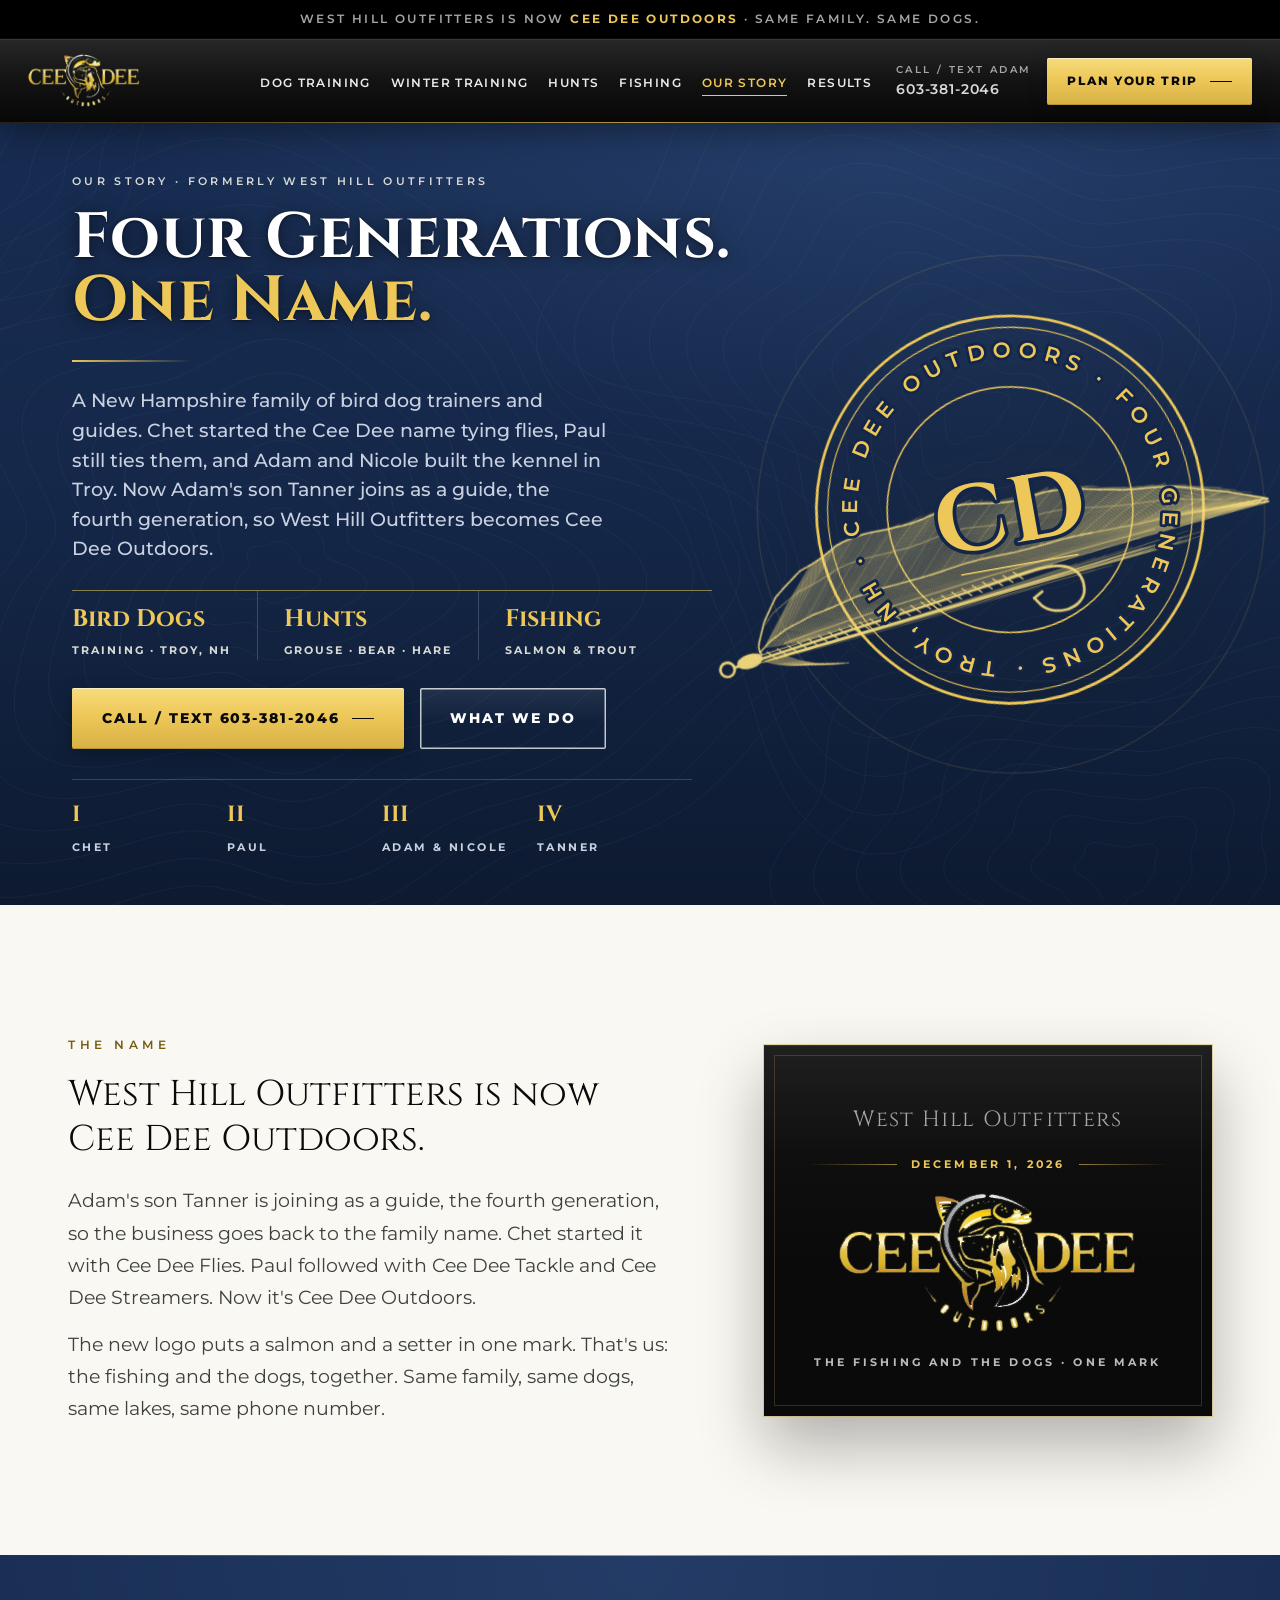
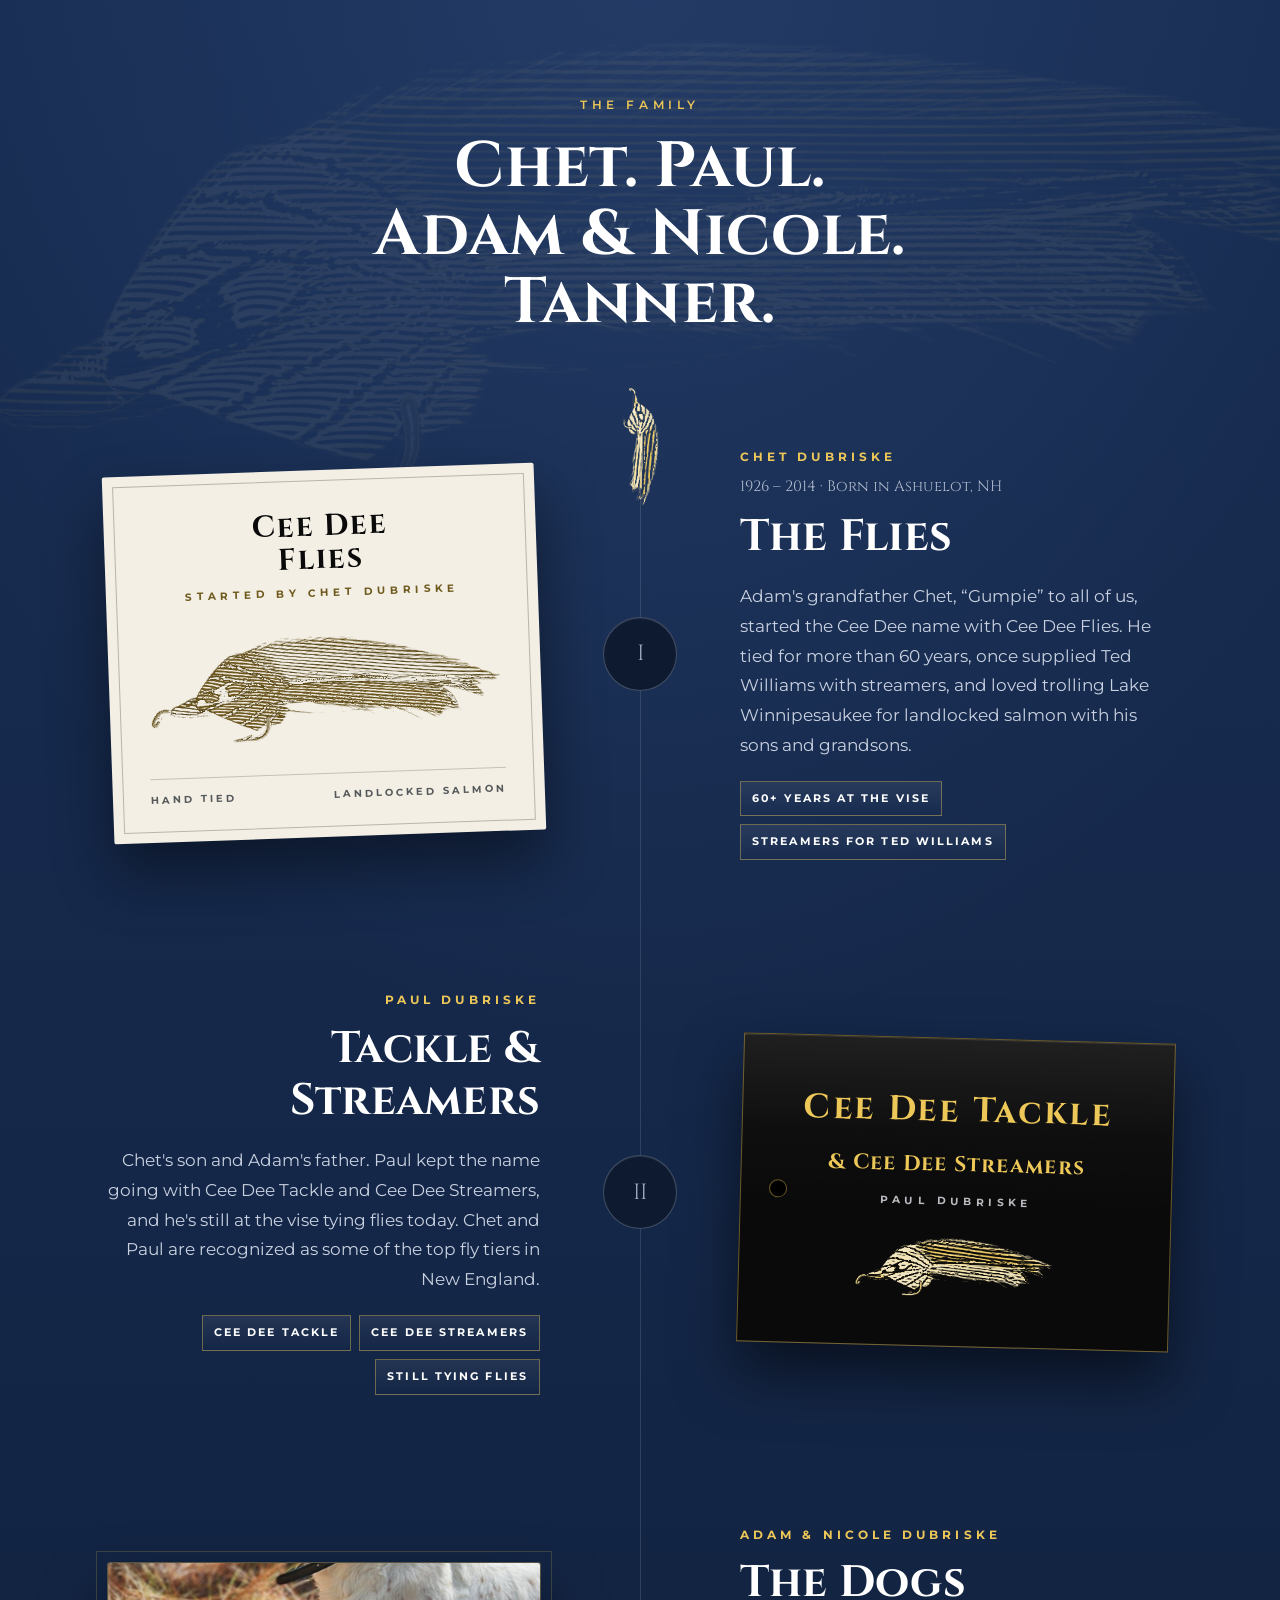
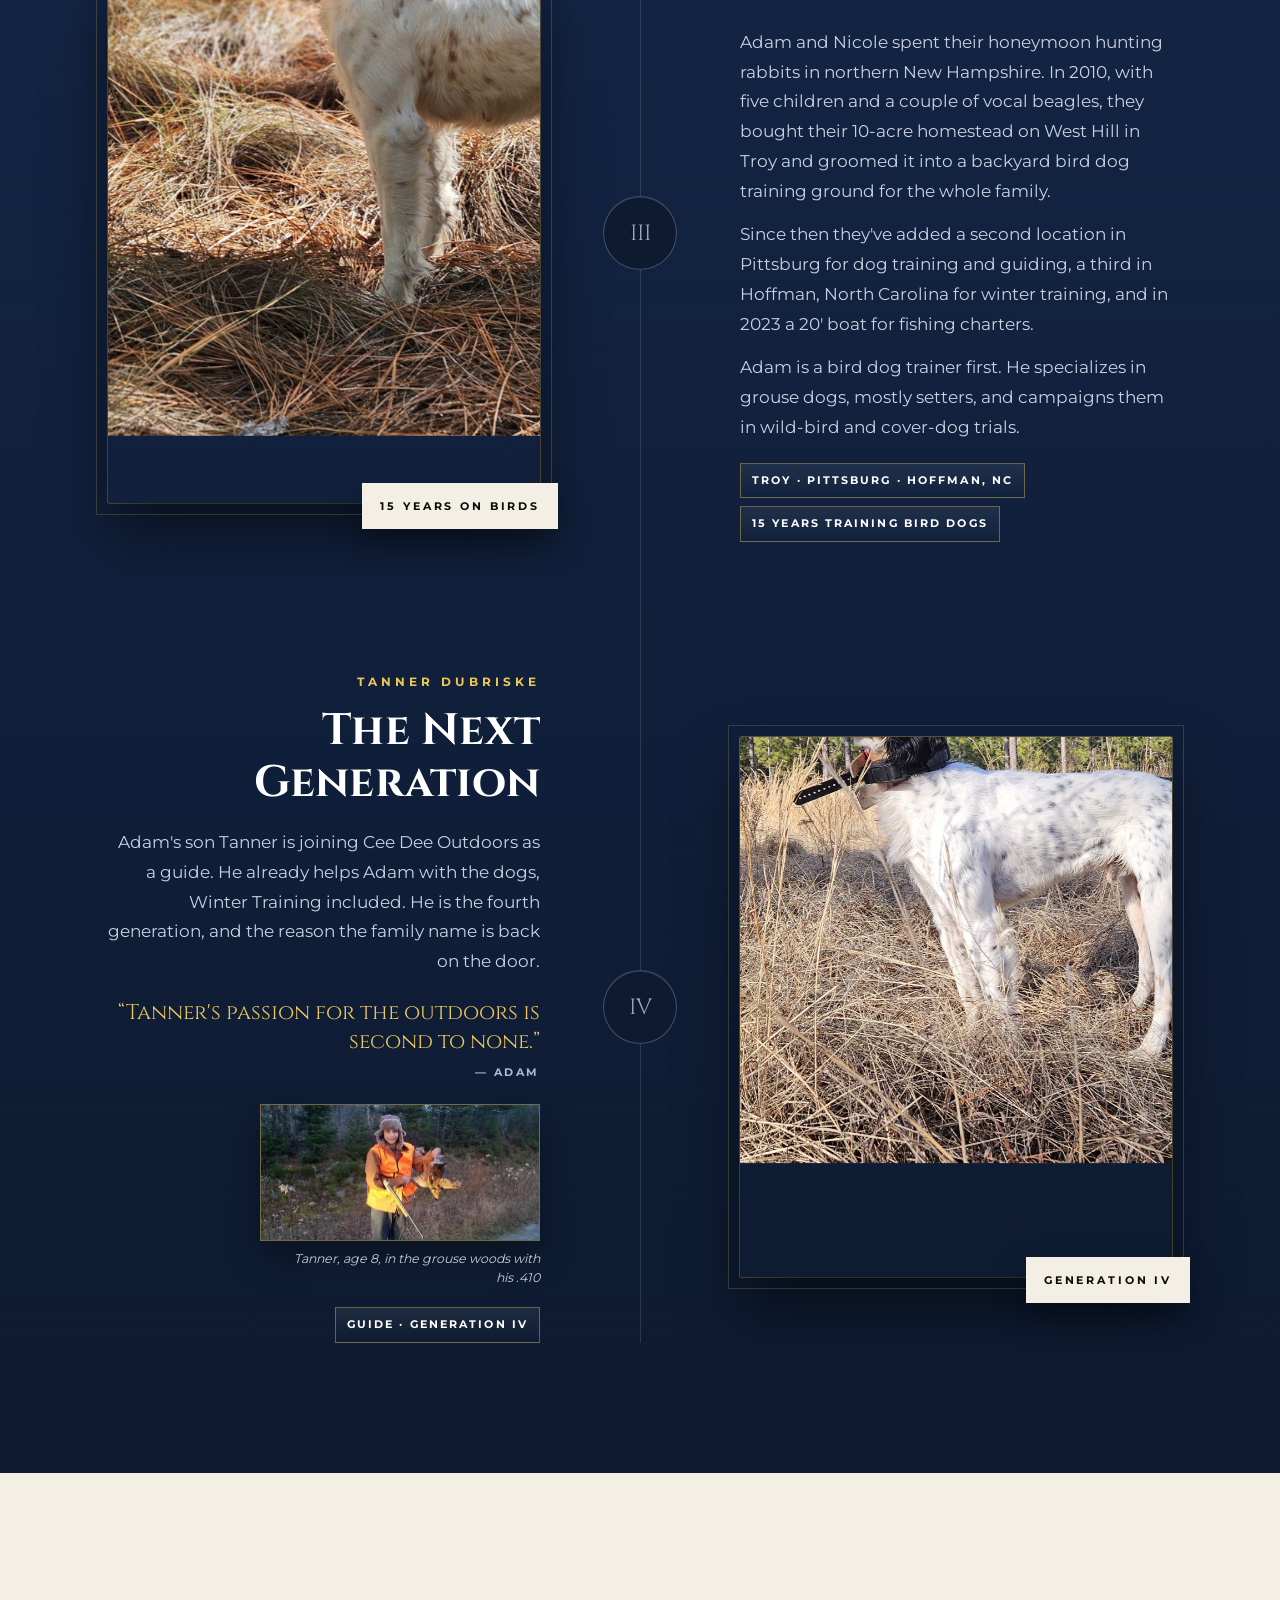
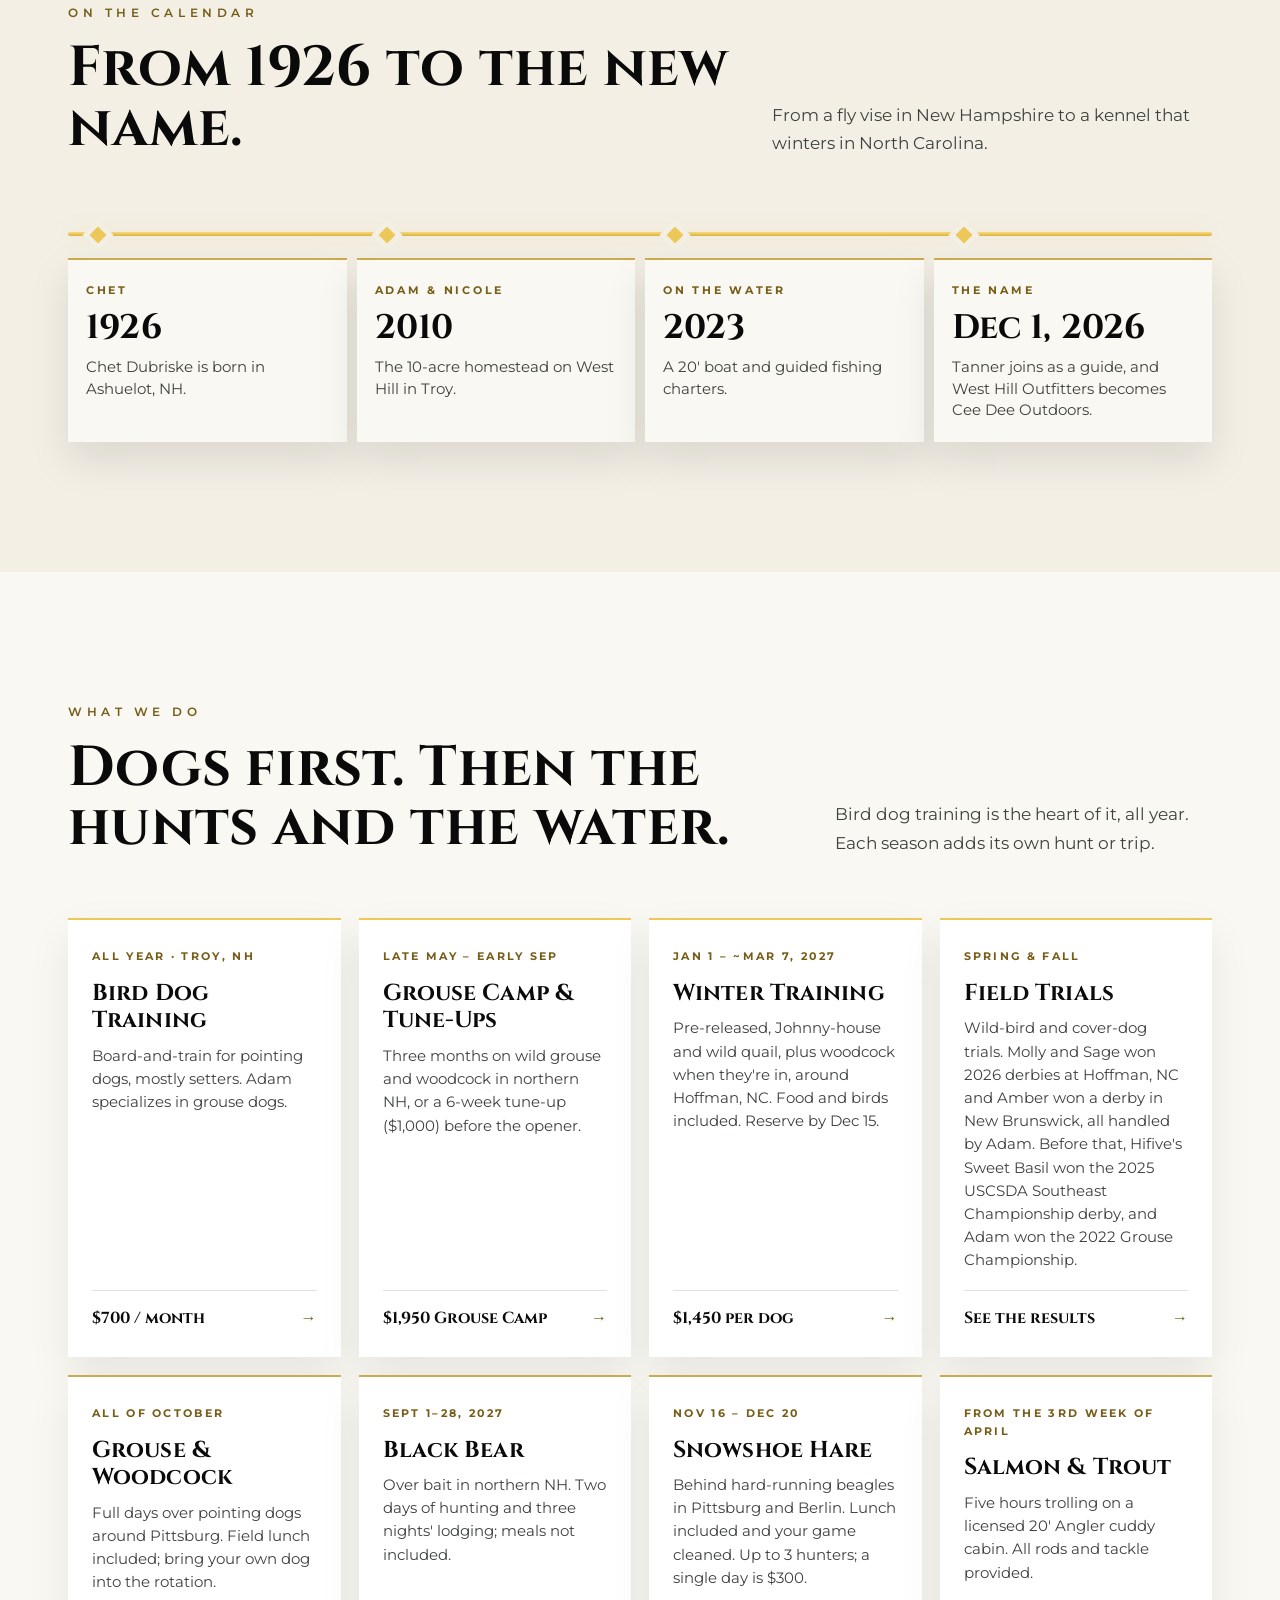
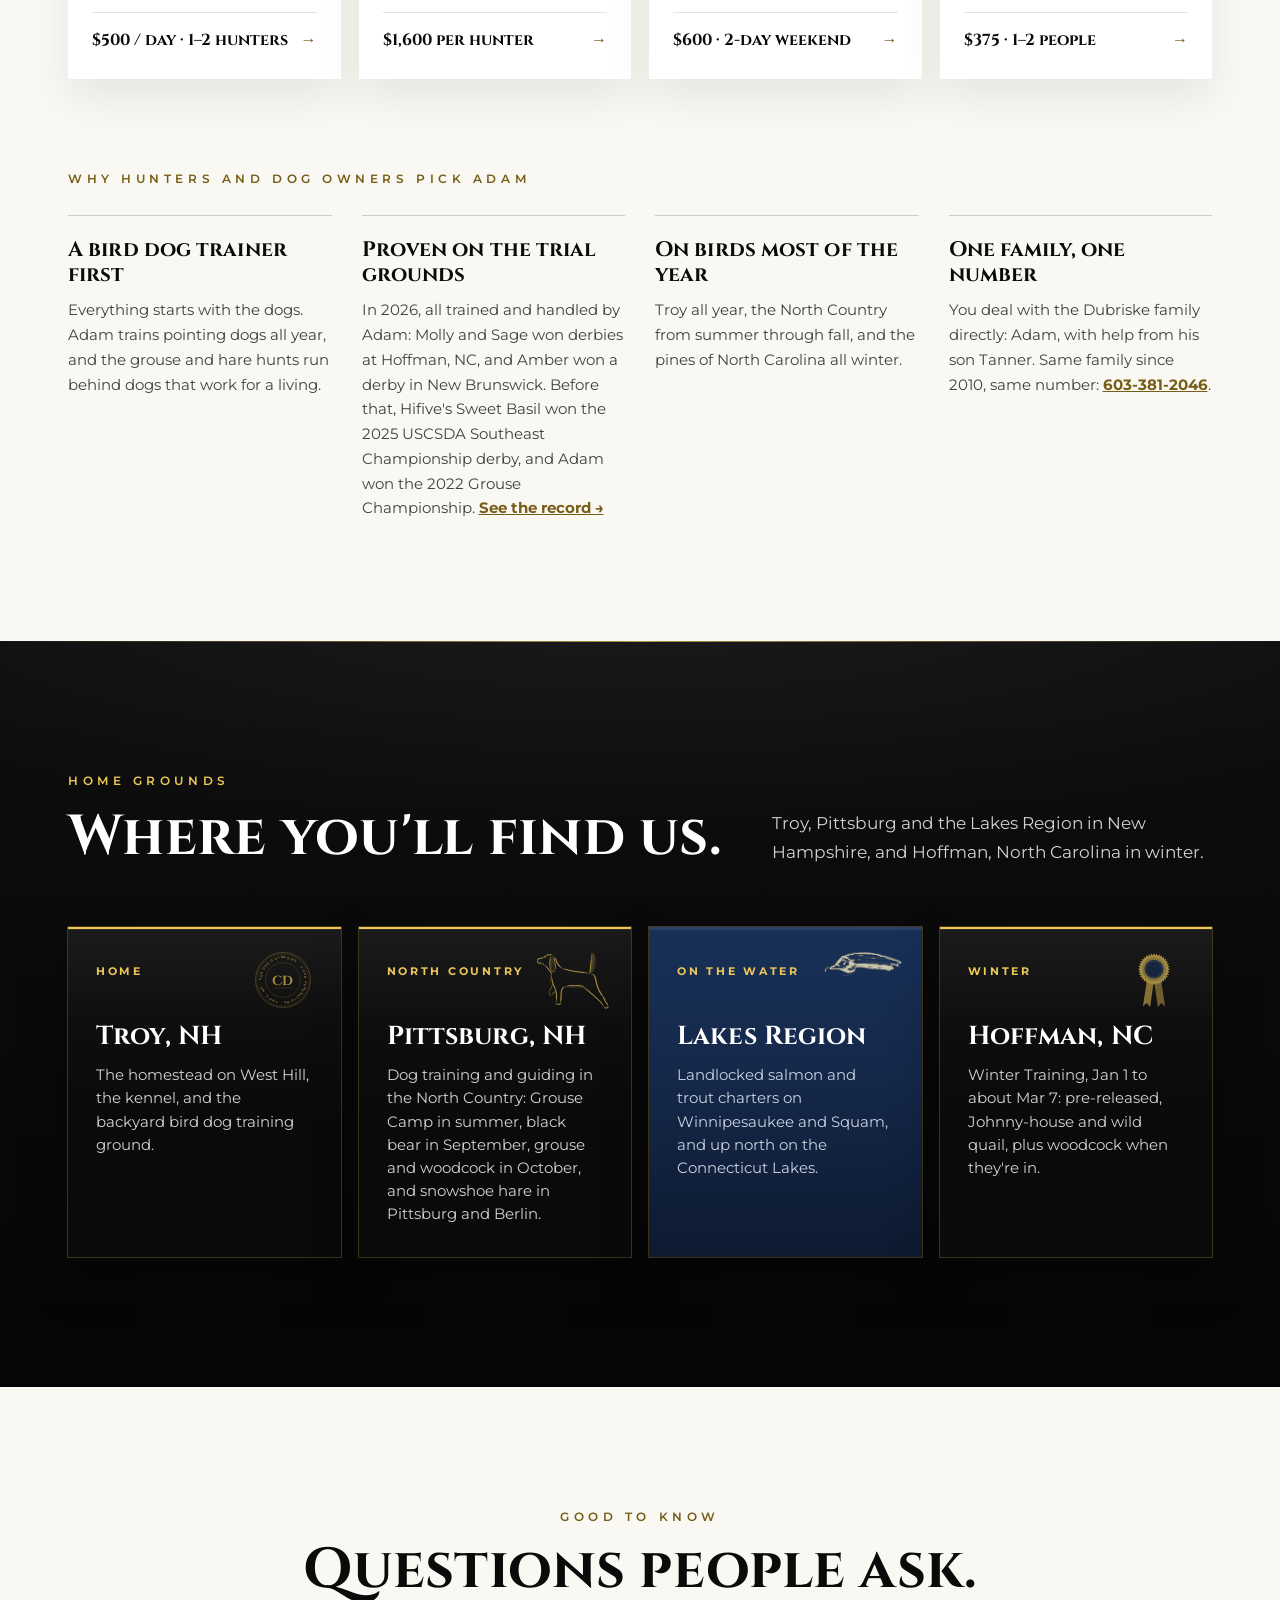
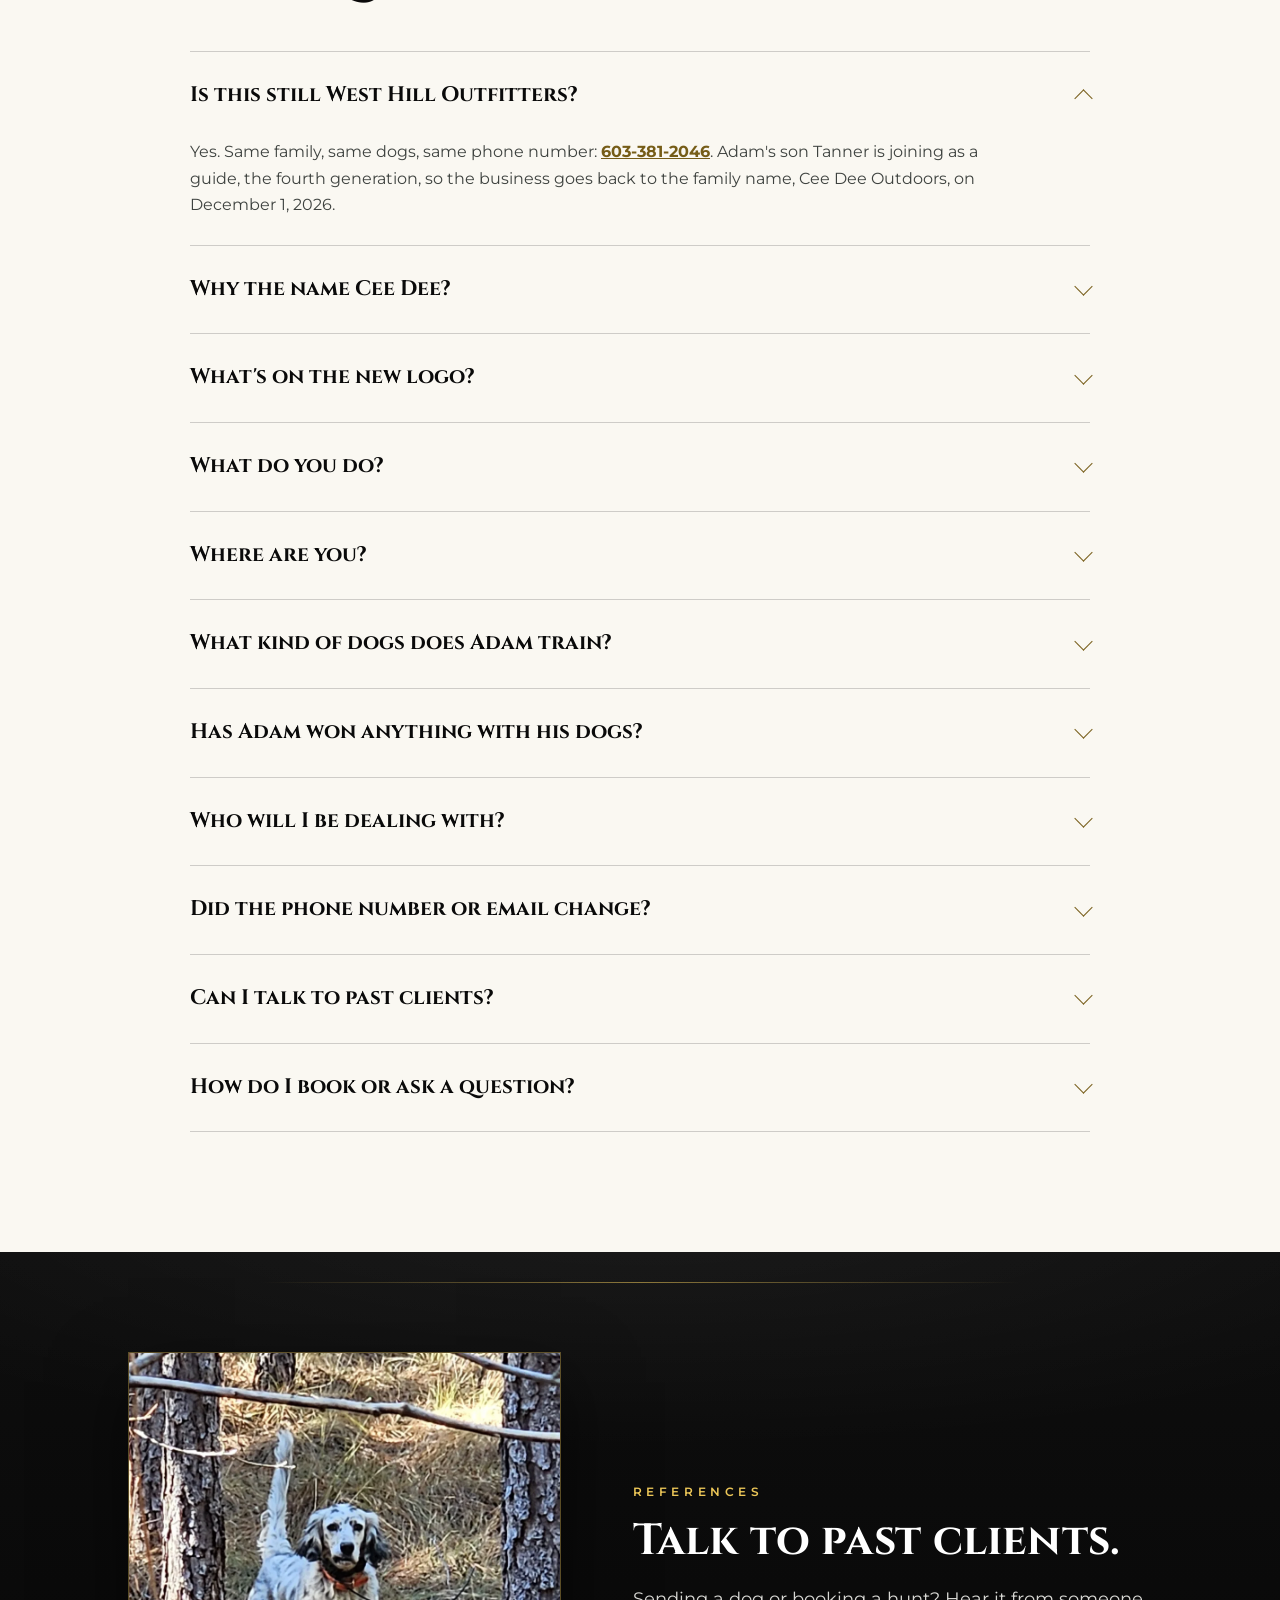
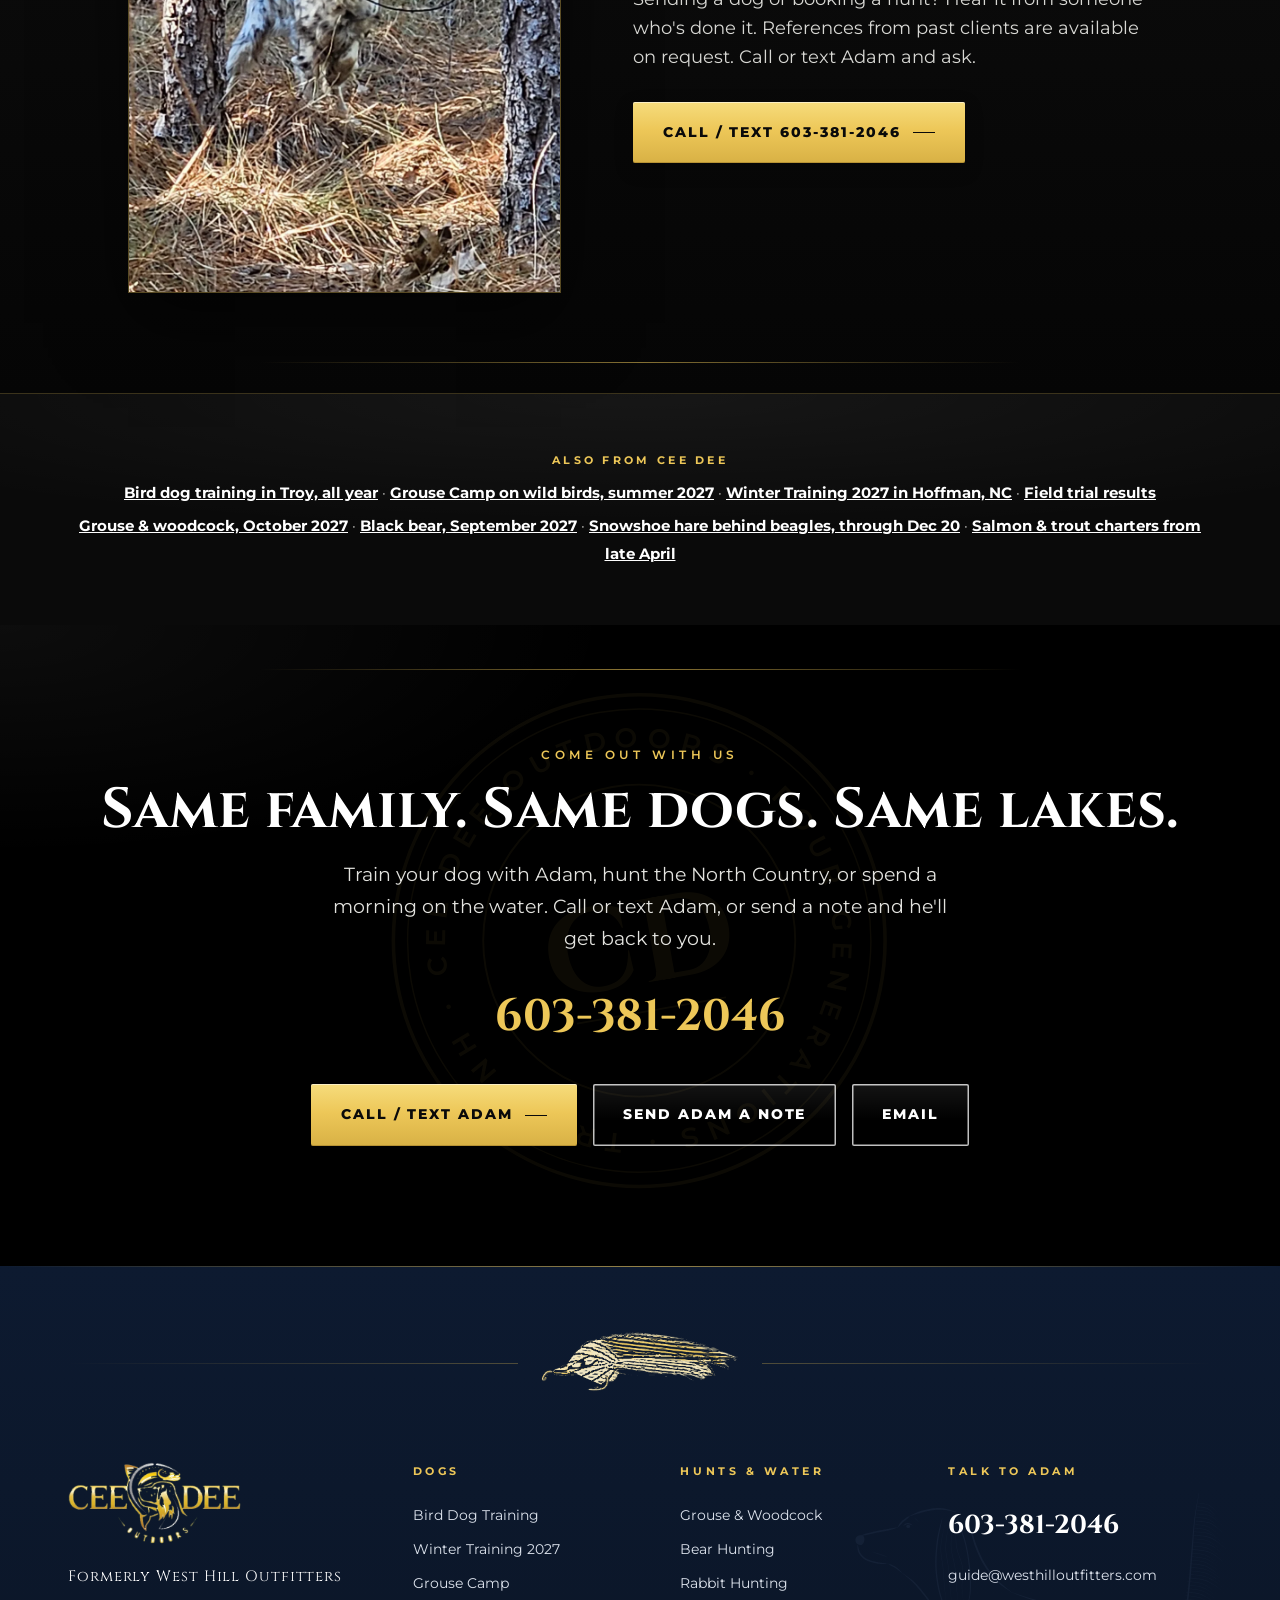
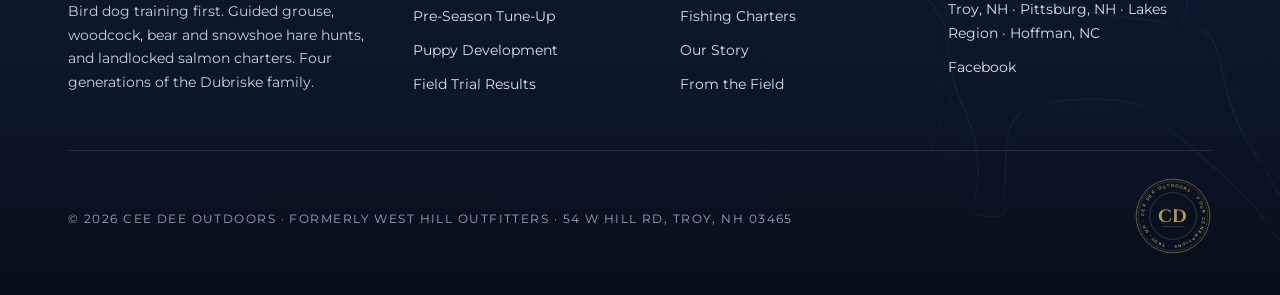
==== commit ee63ea84: "Pass 26: remove derby win counts from the preview (name the wins instead: Molly, Sage, Amber, Sweet " ====
--- a/about-us.html
+++ b/about-us.html
@@ -1,6 +1,6 @@
 <!doctype html><html lang="en"><head><meta name="robots" content="noindex,nofollow"><meta charset="utf-8"><meta name="viewport" content="width=device-width,initial-scale=1">
 <title>Our Story: Four Generations | Cee Dee Outdoors (formerly West Hill Outfitters)</title>
-<meta name="description" content="Cee Dee Outdoors, formerly West Hill Outfitters: four generations of a New Hampshire outdoor family, from Chet's Cee Dee Flies to Adam and his son Tanner. Bird dog training in Troy, NH, grouse, woodcock, bear and snowshoe hare hunts in Pittsburg and Berlin, salmon and trout charters, and Winter Training in Hoffman, NC. Three 2026 derby wins, all trained and handled by Adam. Call or text Adam: 603-381-2046.">
+<meta name="description" content="Cee Dee Outdoors, formerly West Hill Outfitters: four generations of a New Hampshire outdoor family, from Chet's Cee Dee Flies to Adam and his son Tanner. Bird dog training in Troy, NH, grouse, woodcock, bear and snowshoe hare hunts in Pittsburg and Berlin, salmon and trout charters, and Winter Training in Hoffman, NC. 2026 derby winners, all trained and handled by Adam. Call or text Adam: 603-381-2046.">
 <link rel="stylesheet" href="assets/site.css"><link rel="stylesheet" href="assets/pages.css">
 <style>
 /* hero on navy: the name on the water. The CD seal is the picture, with the streamer fly through it */
@@ -168,7 +168,7 @@
  .refs.p22 .ctas .btn{width:100%;justify-content:center}
 }
 </style>
-<script type="application/ld+json">{"@context": "https://schema.org", "@type": "FAQPage", "mainEntity": [{"@type": "Question", "name": "Is this still West Hill Outfitters?", "acceptedAnswer": {"@type": "Answer", "text": "Yes. Same family, same dogs, same phone number: 603-381-2046. Adam's son Tanner is joining as a guide, the fourth generation, so the business goes back to the family name, Cee Dee Outdoors, on December 1, 2026."}}, {"@type": "Question", "name": "Why the name Cee Dee?", "acceptedAnswer": {"@type": "Answer", "text": "It's the family's name in the outdoors. Adam's grandfather Chet, “Gumpie” to all of us, started it with Cee Dee Flies. Adam's father Paul followed with Cee Dee Tackle and Cee Dee Streamers, and he still ties flies today. Now Adam's son Tanner is joining as a guide, the fourth generation, so the business goes back to that name."}}, {"@type": "Question", "name": "What's on the new logo?", "acceptedAnswer": {"@type": "Answer", "text": "A gold salmon curled around a setter's head, with CEE DEE across it and OUTDOORS below. The fishing and the dogs, in one mark."}}, {"@type": "Question", "name": "What do you do?", "acceptedAnswer": {"@type": "Answer", "text": "Bird dog training first: board-and-train in Troy all year, Grouse Camp in summer, pre-season tune-ups, Winter Training in Hoffman, NC, and field trials. Then guided grouse and woodcock hunts in October, black bear in September, snowshoe hare from Nov 16 to Dec 20, and salmon and trout charters from the third week of April."}}, {"@type": "Question", "name": "Where are you?", "acceptedAnswer": {"@type": "Answer", "text": "Home base is the homestead and training grounds at 54 W Hill Rd in Troy, NH. Hunts are up north in Pittsburg and Berlin. Charters run on Lake Winnipesaukee, Squam Lake, Lake Francis, and First and Second Connecticut Lakes. Winter Training is in Hoffman, NC."}}, {"@type": "Question", "name": "What kind of dogs does Adam train?", "acceptedAnswer": {"@type": "Answer", "text": "Pointing dogs. Most are setters, and Adam specializes in grouse dogs. Call or text him to talk about yours."}}, {"@type": "Question", "name": "Has Adam won anything with his dogs?", "acceptedAnswer": {"@type": "Answer", "text": "Yes. Three derby wins in 2026, all trained and handled by Adam. Niantic River Molly won the US Complete National Derby and Niantic River Sage won the Southeastern Derby, both on the Hoffman, NC field trial grounds. In the fall, Amber won a derby in New Brunswick, Canada. Before that, a 2025 derby win and a 2022 Grouse Championship. See the results page for the full record."}}, {"@type": "Question", "name": "Who will I be dealing with?", "acceptedAnswer": {"@type": "Answer", "text": "The family. Adam trains and guides, with help from his son Tanner, the fourth generation. Adam and Nicole Dubriske have run the business since 2010."}}, {"@type": "Question", "name": "Did the phone number or email change?", "acceptedAnswer": {"@type": "Answer", "text": "No. Call or text 603-381-2046, and keep using guide@westhilloutfitters.com for now."}}, {"@type": "Question", "name": "Can I talk to past clients?", "acceptedAnswer": {"@type": "Answer", "text": "Yes. References from past clients are available on request. Call or text Adam at 603-381-2046 and ask."}}, {"@type": "Question", "name": "How do I book or ask a question?", "acceptedAnswer": {"@type": "Answer", "text": "Call or text Adam at 603-381-2046, email guide@westhilloutfitters.com, or send a note through the trip planner and he'll get back to you."}}]}</script>
+<script type="application/ld+json">{"@context": "https://schema.org", "@type": "FAQPage", "mainEntity": [{"@type": "Question", "name": "Is this still West Hill Outfitters?", "acceptedAnswer": {"@type": "Answer", "text": "Yes. Same family, same dogs, same phone number: 603-381-2046. Adam's son Tanner is joining as a guide, the fourth generation, so the business goes back to the family name, Cee Dee Outdoors, on December 1, 2026."}}, {"@type": "Question", "name": "Why the name Cee Dee?", "acceptedAnswer": {"@type": "Answer", "text": "It's the family's name in the outdoors. Adam's grandfather Chet, “Gumpie” to all of us, started it with Cee Dee Flies. Adam's father Paul followed with Cee Dee Tackle and Cee Dee Streamers, and he still ties flies today. Now Adam's son Tanner is joining as a guide, the fourth generation, so the business goes back to that name."}}, {"@type": "Question", "name": "What's on the new logo?", "acceptedAnswer": {"@type": "Answer", "text": "A gold salmon curled around a setter's head, with CEE DEE across it and OUTDOORS below. The fishing and the dogs, in one mark."}}, {"@type": "Question", "name": "What do you do?", "acceptedAnswer": {"@type": "Answer", "text": "Bird dog training first: board-and-train in Troy all year, Grouse Camp in summer, pre-season tune-ups, Winter Training in Hoffman, NC, and field trials. Then guided grouse and woodcock hunts in October, black bear in September, snowshoe hare from Nov 16 to Dec 20, and salmon and trout charters from the third week of April."}}, {"@type": "Question", "name": "Where are you?", "acceptedAnswer": {"@type": "Answer", "text": "Home base is the homestead and training grounds at 54 W Hill Rd in Troy, NH. Hunts are up north in Pittsburg and Berlin. Charters run on Lake Winnipesaukee, Squam Lake, Lake Francis, and First and Second Connecticut Lakes. Winter Training is in Hoffman, NC."}}, {"@type": "Question", "name": "What kind of dogs does Adam train?", "acceptedAnswer": {"@type": "Answer", "text": "Pointing dogs. Most are setters, and Adam specializes in grouse dogs. Call or text him to talk about yours."}}, {"@type": "Question", "name": "Has Adam won anything with his dogs?", "acceptedAnswer": {"@type": "Answer", "text": "Yes, with dogs he trained and handled himself. In 2026 Niantic River Molly won the US Complete National Derby and Niantic River Sage won the Southeastern Derby, on the Hoffman, NC field trial grounds. In the fall, Amber won a derby in New Brunswick, Canada. Before that, Hifive's Sweet Basil won the 2025 USCSDA Southeast Championship derby and Adam won the 2022 Grouse Championship. See the results page for the full record."}}, {"@type": "Question", "name": "Who will I be dealing with?", "acceptedAnswer": {"@type": "Answer", "text": "The family. Adam trains and guides, with help from his son Tanner, the fourth generation. Adam and Nicole Dubriske have run the business since 2010."}}, {"@type": "Question", "name": "Did the phone number or email change?", "acceptedAnswer": {"@type": "Answer", "text": "No. Call or text 603-381-2046, and keep using guide@westhilloutfitters.com for now."}}, {"@type": "Question", "name": "Can I talk to past clients?", "acceptedAnswer": {"@type": "Answer", "text": "Yes. References from past clients are available on request. Call or text Adam at 603-381-2046 and ask."}}, {"@type": "Question", "name": "How do I book or ask a question?", "acceptedAnswer": {"@type": "Answer", "text": "Call or text Adam at 603-381-2046, email guide@westhilloutfitters.com, or send a note through the trip planner and he'll get back to you."}}]}</script>
 
 </head><body>
 <div class="note-bar">West Hill Outfitters is now <b>Cee Dee Outdoors</b><span class="nb-x"> · Same family. Same dogs.</span></div>
@@ -331,7 +331,7 @@
   <a class="a-svc rv" href="dog-training.html"><span class="k">All year · Troy, NH</span><h3>Bird Dog Training</h3><p>Board-and-train for pointing dogs, mostly setters. Adam specializes in grouse dogs.</p><span class="pr">$700 / month<i>→</i></span></a>
   <a class="a-svc rv d1" href="dog-training.html#grouse-camp"><span class="k">Late May – early Sep</span><h3>Grouse Camp &amp; Tune-Ups</h3><p>Three months on wild grouse and woodcock in northern NH, or a 6-week tune-up ($1,000) before the opener.</p><span class="pr">$1,950 Grouse Camp<i>→</i></span></a>
   <a class="a-svc rv d2" href="winter-training.html"><span class="k">Jan 1 – ~Mar 7, 2027</span><h3>Winter Training</h3><p>Pre-released, Johnny-house and wild quail, plus woodcock when they're in, around Hoffman, NC. Food and birds included. Reserve by Dec 15.</p><span class="pr">$1,450 per dog<i>→</i></span></a>
-  <a class="a-svc rv d3" href="trialing.html"><span class="k">Spring &amp; fall</span><h3>Field Trials</h3><p>Wild-bird and cover-dog trials. Three derby wins in 2026, all handled by Adam. A 2025 derby win and a 2022 Grouse Championship before that.</p><span class="pr">See the results<i>→</i></span></a>
+  <a class="a-svc rv d3" href="trialing.html"><span class="k">Spring &amp; fall</span><h3>Field Trials</h3><p>Wild-bird and cover-dog trials. Molly and Sage won 2026 derbies at Hoffman, NC and Amber won a derby in New Brunswick, all handled by Adam. Before that, Hifive's Sweet Basil won the 2025 USCSDA Southeast Championship derby, and Adam won the 2022 Grouse Championship.</p><span class="pr">See the results<i>→</i></span></a>
   <a class="a-svc rv" href="grouse-and-woodcock-hunting.html"><span class="k">All of October</span><h3>Grouse &amp; Woodcock</h3><p>Full days over pointing dogs around Pittsburg. Field lunch included; bring your own dog into the rotation.</p><span class="pr">$500 / day · 1–2 hunters<i>→</i></span></a>
   <a class="a-svc rv d1" href="bear-hunting.html"><span class="k">Sept 1–28, 2027</span><h3>Black Bear</h3><p>Over bait in northern NH. Two days of hunting and three nights' lodging; meals not included.</p><span class="pr">$1,600 per hunter<i>→</i></span></a>
   <a class="a-svc rv d2" href="rabbit-hunting.html"><span class="k">Nov 16 – Dec 20</span><h3>Snowshoe Hare</h3><p>Behind hard-running beagles in Pittsburg and Berlin. Lunch included and your game cleaned. Up to 3 hunters; a single day is $300.</p><span class="pr">$600 · 2-day weekend<i>→</i></span></a>
@@ -341,7 +341,7 @@
   <div class="eyebrow rv">Why hunters and dog owners pick Adam</div>
   <ul>
   <li class="rv"><h3>A bird dog trainer first</h3><p>Everything starts with the dogs. Adam trains pointing dogs all year, and the grouse and hare hunts run behind dogs that work for a living.</p></li>
-  <li class="rv d1"><h3>Proven on the trial grounds</h3><p>Three derby wins in 2026, all trained and handled by Adam: Molly and Sage at Hoffman, NC, and Amber in New Brunswick. Before that, a 2025 derby win and a 2022 Grouse Championship. <a href="trialing.html" style="color:#765D18;font-weight:700">See the record →</a></p></li>
+  <li class="rv d1"><h3>Proven on the trial grounds</h3><p>In 2026, all trained and handled by Adam: Molly and Sage won derbies at Hoffman, NC, and Amber won a derby in New Brunswick. Before that, Hifive's Sweet Basil won the 2025 USCSDA Southeast Championship derby, and Adam won the 2022 Grouse Championship. <a href="trialing.html" style="color:#765D18;font-weight:700">See the record →</a></p></li>
   <li class="rv d2"><h3>On birds most of the year</h3><p>Troy all year, the North Country from summer through fall, and the pines of North Carolina all winter.</p></li>
   <li class="rv d3"><h3>One family, one number</h3><p>You deal with the Dubriske family directly: Adam, with help from his son Tanner. Same family since 2010, same number: <a href="tel:6033812046" style="color:#765D18;font-weight:700">603-381-2046</a>.</p></li>
   </ul>
@@ -522,7 +522,7 @@
   <details><summary>What do you do?</summary><p>Bird dog training first: board-and-train in Troy all year, Grouse Camp in summer, pre-season tune-ups, Winter Training in Hoffman, NC, and field trials. Then guided grouse and woodcock hunts in October, black bear in September, snowshoe hare from Nov 16 to Dec 20, and salmon and trout charters from the third week of April.</p></details>
   <details><summary>Where are you?</summary><p>Home base is the homestead and training grounds at 54 W Hill Rd in Troy, NH. Hunts are up north in Pittsburg and Berlin. Charters run on Lake Winnipesaukee, Squam Lake, Lake Francis, and First and Second Connecticut Lakes. Winter Training is in Hoffman, NC.</p></details>
   <details><summary>What kind of dogs does Adam train?</summary><p>Pointing dogs. Most are setters, and Adam specializes in grouse dogs. Call or text him to talk about yours.</p></details>
-  <details><summary>Has Adam won anything with his dogs?</summary><p>Yes. Three derby wins in 2026, all trained and handled by Adam. Niantic River Molly won the US Complete National Derby and Niantic River Sage won the Southeastern Derby, both on the Hoffman, NC field trial grounds. In the fall, Amber won a derby in New Brunswick, Canada. Before that, a 2025 derby win and a 2022 Grouse Championship. See the <a href="trialing.html" style="color:#765D18;font-weight:700">results page</a> for the full record.</p></details>
+  <details><summary>Has Adam won anything with his dogs?</summary><p>Yes, with dogs he trained and handled himself. In 2026 Niantic River Molly won the US Complete National Derby and Niantic River Sage won the Southeastern Derby, on the Hoffman, NC field trial grounds. In the fall, Amber won a derby in New Brunswick, Canada. Before that, Hifive's Sweet Basil won the 2025 USCSDA Southeast Championship derby and Adam won the 2022 Grouse Championship. See the <a href="trialing.html" style="color:#765D18;font-weight:700">results page</a> for the full record.</p></details>
   <details><summary>Who will I be dealing with?</summary><p>The family. Adam trains and guides, with help from his son Tanner, the fourth generation. Adam and Nicole Dubriske have run the business since 2010.</p></details>
   <details><summary>Did the phone number or email change?</summary><p>No. Call or text <a href="tel:6033812046" style="color:#765D18;font-weight:700">603-381-2046</a>, and keep using <a href="mailto:guide@westhilloutfitters.com" style="color:#765D18;font-weight:700">guide@westhilloutfitters.com</a> for now.</p></details>
   <details><summary>Can I talk to past clients?</summary><p>Yes. References from past clients are available on request. Call or text Adam at <a href="tel:6033812046" style="color:#765D18;font-weight:700">603-381-2046</a> and ask.</p></details>
